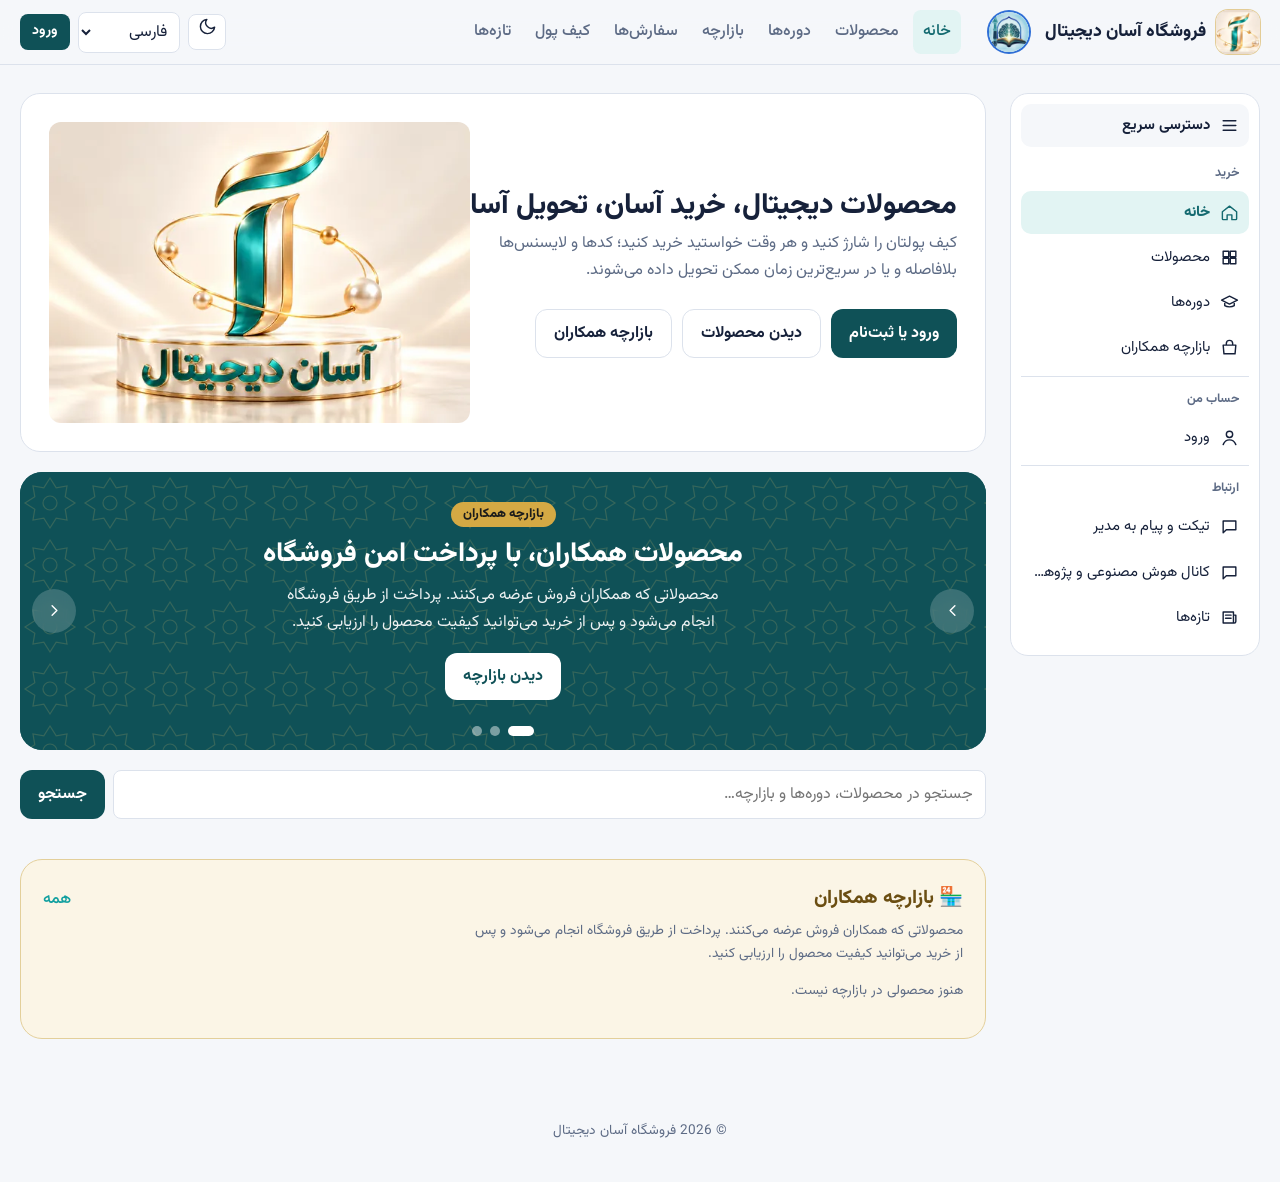
==== index.html @ 994f2ed7 "Add files via upload" ====
<!doctype html>
<html lang="fa" dir="rtl">
<head>
<meta charset="utf-8">
<meta name="viewport" content="width=device-width, initial-scale=1, viewport-fit=cover">
<title>فروشگاه آسان دیجیتال</title>
<meta name="description" content="فروشگاه آسان دیجیتال؛ محصولات دیجیتال، دوره‌ها و ثبت‌نام آنلاین">
<link rel="icon" href="[data-uri]">
<link rel="stylesheet" href="fonts/fonts.css">
<script src="lib/supabase.js"></script>
<script>window.supabase||document.write('<script src="https://cdn.jsdelivr.net/npm/@supabase/supabase-js@2.45.4/dist/umd/supabase.js"><\/script>')</script>
<style>
:root{
  box-sizing:border-box;
  padding-top:env(safe-area-inset-top,0px);
  padding-bottom:env(safe-area-inset-bottom,0px);
  --lapis:#0F5157; --lapis-2:#146A70; --firoozeh:#12A0A0; --firoozeh-soft:#E2F4F3;
  --saffron:#D4A944; --paper:#F5F7FA; --surface:#FFFFFF; --text:#16213A; --muted:#5D6B85;
  --line:#DCE2EC; --danger:#C2412D; --ok:#1F8A5B;
  --r-lg:20px; --r-md:12px; --r-sm:8px;
  --font:"Vazirmatn","PingFang SC","Noto Sans SC","Microsoft YaHei",system-ui,sans-serif;
  color-scheme:light;
}
@media (prefers-color-scheme:dark){:root:not([data-theme="light"]){
  --paper:#0E1424; --surface:#161F35; --text:#E6EBF5; --muted:#9AA6BE; --line:#26324D;
  --firoozeh-soft:#12343A; --lapis:#14666C; --lapis-2:#1A7C83; color-scheme:dark;}}
:root[data-theme="dark"]{--paper:#0E1424; --surface:#161F35; --text:#E6EBF5; --muted:#9AA6BE; --line:#26324D; --firoozeh-soft:#12343A; --lapis:#14666C; --lapis-2:#1A7C83; color-scheme:dark;}
*,*::before,*::after{box-sizing:inherit}
html{scroll-padding-top:env(safe-area-inset-top,0px)}
body{margin:0;background:var(--paper);color:var(--text);font-family:var(--font);font-size:16px;line-height:1.7;-webkit-font-smoothing:antialiased}
a{color:inherit}
img{max-width:100%}
button,input,select,textarea{font:inherit;color:inherit}
:focus-visible{outline:3px solid var(--saffron);outline-offset:2px;border-radius:6px}
.wrap{max-width:1080px;margin:0 auto;padding:0 20px}

/* header */
.top{position:sticky;top:env(safe-area-inset-top,0px);z-index:20;background:color-mix(in srgb,var(--paper) 88%,transparent);backdrop-filter:blur(10px);border-bottom:1px solid var(--line)}
.top .wrap{display:flex;align-items:center;gap:16px;height:64px}
.brand{display:flex;align-items:center;gap:10px;font-weight:800;font-size:1.1rem;text-decoration:none;white-space:nowrap}
@media (max-width:420px){.brand{font-size:1rem}.top .wrap{gap:8px}.lang{max-width:96px}}
.brand-mark{width:34px;height:34px;border-radius:10px;background:var(--lapis) url("data:image/svg+xml,%3Csvg xmlns='http://www.w3.org/2000/svg' width='34' height='34'%3E%3Cg fill='none' stroke='%23E9A23B' stroke-width='1.6'%3E%3Crect x='10' y='10' width='14' height='14'/%3E%3Crect x='10' y='10' width='14' height='14' transform='rotate(45 17 17)'/%3E%3C/g%3E%3C/svg%3E") center/cover}
.nav{display:flex;gap:4px;margin-inline-start:12px}
.nav a{padding:8px 10px;border-radius:var(--r-sm);text-decoration:none;color:var(--muted);font-weight:500;white-space:nowrap}
.nav a:hover{color:var(--text);background:var(--surface)}
.nav a.on{color:var(--lapis-2);background:var(--firoozeh-soft)}
.top-end{margin-inline-start:auto;display:flex;align-items:center;gap:8px}
.lang{border:1px solid var(--line);background:var(--surface);border-radius:var(--r-sm);padding:6px 8px}
.chip-balance{display:inline-flex;gap:6px;align-items:center;padding:6px 12px;border-radius:999px;background:var(--firoozeh-soft);color:var(--firoozeh);font-weight:700;text-decoration:none;font-size:.9rem}

/* bottom tabs (mobile) */
.tabs{display:none}
@media (max-width:1300px){.chip-balance{display:none}}
.brand,.channel{flex-shrink:0}.chip-balance{white-space:nowrap}
@media (max-width:1000px){
  .nav{display:none}
  .chip-balance{display:none}
  .tabs{display:flex;position:fixed;bottom:0;left:0;right:0;z-index:20;background:var(--surface);border-top:1px solid var(--line);padding-bottom:env(safe-area-inset-bottom,0px)}
  .tabs a{flex:1;display:flex;flex-direction:column;align-items:center;gap:2px;padding:8px 0 6px;font-size:.72rem;color:var(--muted);text-decoration:none}
  .tabs a.on{color:var(--firoozeh)}
  .tabs svg{width:22px;height:22px}
  main{padding-bottom:84px}
}

main{padding:28px 0 60px}
h1{font-size:1.75rem;line-height:1.3;margin:0 0 6px;font-weight:800}
h2{font-size:1.2rem;margin:0 0 14px;font-weight:700}
.sub{color:var(--muted);margin:0 0 24px}
.section{margin-top:40px}
.row-head{display:flex;align-items:baseline;justify-content:space-between;gap:12px;margin-bottom:14px}
.row-head h2{margin:0}
.link{color:var(--firoozeh);text-decoration:none;font-weight:500}
.link:hover{text-decoration:underline}

/* buttons & forms */
.btn{display:inline-flex;align-items:center;justify-content:center;gap:8px;border:0;border-radius:var(--r-md);padding:10px 18px;font-weight:700;cursor:pointer;text-decoration:none;background:var(--lapis);color:#fff;transition:background .15s}
.btn:hover{background:var(--lapis-2)}
.btn.alt{background:var(--surface);color:var(--text);border:1px solid var(--line)}
.btn.alt:hover{border-color:var(--muted)}
.btn.teal{background:var(--firoozeh)}
.btn.danger{background:var(--danger);color:#fff}
.btn.sm{padding:6px 12px;font-size:.88rem;border-radius:var(--r-sm)}
.btn.block{width:100%}
.btn[disabled]{opacity:.55;cursor:not-allowed}
label{display:block;font-weight:500;font-size:.92rem;margin-bottom:6px}
.field{margin-bottom:16px}
.input,select.input,textarea.input{width:100%;padding:10px 12px;border:1px solid var(--line);border-radius:var(--r-sm);background:var(--surface)}
textarea.input{min-height:110px;resize:vertical}
.input:focus{border-color:var(--firoozeh);outline:none;box-shadow:0 0 0 3px var(--firoozeh-soft)}
.grid2{display:grid;grid-template-columns:1fr 1fr;gap:12px}
.check{display:flex;align-items:center;gap:8px;font-weight:400}
.hint{color:var(--muted);font-size:.85rem}

/* wallet card: the one bold element */
.wallet-card{position:relative;overflow:hidden;border-radius:var(--r-lg);padding:28px;color:#fff;background:linear-gradient(135deg,var(--lapis),#0A3438);}
.wallet-card::before{content:"";position:absolute;inset:0;opacity:.9;background:url("data:image/svg+xml,%3Csvg xmlns='http://www.w3.org/2000/svg' width='56' height='56'%3E%3Cg fill='none' stroke='%23ffffff' stroke-opacity='.09' stroke-width='1.2'%3E%3Crect x='17' y='17' width='22' height='22'/%3E%3Crect x='17' y='17' width='22' height='22' transform='rotate(45 28 28)'/%3E%3C/g%3E%3C/svg%3E")}
.wallet-card > *{position:relative}
.wc-top{display:flex;justify-content:space-between;align-items:flex-start;gap:16px;flex-wrap:wrap}
.wc-label{opacity:.75;font-size:.92rem}
.wc-amount{font-size:2.4rem;font-weight:800;line-height:1.2;margin-top:4px;letter-spacing:-.01em}
.wc-amount small{font-size:1rem;font-weight:500;opacity:.8;margin-inline-start:6px}
.level-badge{display:inline-flex;align-items:center;gap:8px;background:rgba(233,162,59,.16);color:var(--saffron);border:1px solid rgba(233,162,59,.45);padding:6px 12px;border-radius:999px;font-weight:700}
.progress{height:8px;background:rgba(255,255,255,.14);border-radius:99px;margin-top:22px;overflow:hidden}
.progress span{display:block;height:100%;background:var(--saffron);border-radius:99px;transition:width .8s ease}
.wc-foot{display:flex;justify-content:space-between;gap:12px;flex-wrap:wrap;margin-top:10px;font-size:.88rem;opacity:.85}
.wc-actions{display:flex;gap:10px;margin-top:22px;flex-wrap:wrap}
.wc-actions .btn{background:#fff;color:var(--lapis)}
.wc-actions .btn.ghost{background:transparent;color:#fff;border:1px solid rgba(255,255,255,.35)}

.stats{display:grid;grid-template-columns:repeat(3,1fr);gap:12px;margin-top:14px}
.stat{background:var(--surface);border:1px solid var(--line);border-radius:var(--r-md);padding:14px 16px}
.stat b{display:block;font-size:1.35rem}
.stat span{color:var(--muted);font-size:.86rem}
@media (max-width:560px){.stats{grid-template-columns:1fr 1fr}.wc-amount{font-size:2rem}}

/* products */
.pgrid{display:grid;grid-template-columns:repeat(auto-fill,minmax(220px,1fr));gap:16px}
.pcard{display:flex;flex-direction:column;background:var(--surface);border:1px solid var(--line);border-radius:var(--r-md);overflow:hidden;text-decoration:none}
.pcard:hover{border-color:var(--firoozeh)}
.pthumb{aspect-ratio:16/10;background:var(--firoozeh-soft);display:grid;place-items:center;font-size:2.4rem;font-weight:800;color:var(--firoozeh);overflow:hidden}
.pthumb img{width:100%;height:100%;object-fit:cover}
.pbody{padding:14px 16px;display:flex;flex-direction:column;gap:4px;flex:1}
.pname{font-weight:700}
.pprice{color:var(--muted);font-size:.9rem;margin-top:auto}
.tag{display:inline-block;font-size:.75rem;padding:2px 8px;border-radius:99px;background:var(--paper);border:1px solid var(--line);color:var(--muted);font-weight:500}
.tag.warn{background:#FFF4E0;border-color:#F3D29A;color:#8A5A10}
.tag.ok{background:#E3F5EC;border-color:#A9DDC2;color:var(--ok)}
.tag.bad{background:#FBE7E3;border-color:#EDB5AA;color:var(--danger)}
.tag.info{background:var(--firoozeh-soft);border-color:transparent;color:var(--firoozeh)}

.product{display:grid;grid-template-columns:1.1fr 1fr;gap:32px;align-items:start}
@media (max-width:760px){.product{grid-template-columns:1fr}}
.product .pthumb{border-radius:var(--r-lg);font-size:4rem}
.panel{background:var(--surface);border:1px solid var(--line);border-radius:var(--r-lg);padding:22px}
.variant{display:flex;align-items:center;gap:12px;padding:12px 14px;border:1px solid var(--line);border-radius:var(--r-md);margin-bottom:10px;cursor:pointer}
.variant:has(input:checked){border-color:var(--firoozeh);background:var(--firoozeh-soft)}
.variant input{accent-color:var(--firoozeh)}
.variant .vp{margin-inline-start:auto;font-weight:700;white-space:nowrap}
.variant.disabled{opacity:.5;cursor:not-allowed}
.qty{display:flex;align-items:center;gap:8px}
.qty input{width:70px;text-align:center}
.sumline{display:flex;justify-content:space-between;margin:6px 0;color:var(--muted)}
.sumline.total{color:var(--text);font-weight:800;font-size:1.1rem;border-top:1px dashed var(--line);padding-top:10px;margin-top:10px}

/* lists / tables */
.list{background:var(--surface);border:1px solid var(--line);border-radius:var(--r-md);overflow:hidden}
.li{display:flex;align-items:center;gap:14px;padding:14px 16px;border-bottom:1px solid var(--line)}
.li:last-child{border-bottom:0}
.li.click{cursor:pointer}
.li.click:hover{background:var(--paper)}
.li .grow{flex:1;min-width:0}
.li .t{font-weight:700;overflow:hidden;text-overflow:ellipsis;white-space:nowrap}
.li .m{color:var(--muted);font-size:.85rem}
.amt-pos{color:var(--ok);font-weight:700;white-space:nowrap}
.amt-neg{color:var(--danger);font-weight:700;white-space:nowrap}
.table-wrap{overflow-x:auto;background:var(--surface);border:1px solid var(--line);border-radius:var(--r-md)}
table{width:100%;border-collapse:collapse;font-size:.92rem}
th,td{padding:10px 12px;text-align:start;border-bottom:1px solid var(--line);vertical-align:middle;white-space:nowrap}
th{color:var(--muted);font-weight:500;background:var(--paper)}
tr:last-child td{border-bottom:0}

.empty{text-align:center;padding:48px 20px;background:var(--surface);border:1px dashed var(--line);border-radius:var(--r-md);color:var(--muted)}
.empty p{margin:0 0 14px}
.notice{padding:12px 16px;border-radius:var(--r-md);background:#FFF4E0;color:#7A4F0E;border:1px solid #F3D29A;margin-bottom:16px;font-size:.92rem}
.code{direction:ltr;text-align:left;font-family:ui-monospace,Menlo,Consolas,monospace;background:var(--paper);border:1px solid var(--line);border-radius:var(--r-sm);padding:12px;white-space:pre-wrap;word-break:break-all;margin:0}
.update{padding:18px 20px;background:var(--surface);border:1px solid var(--line);border-radius:var(--r-md);margin-bottom:12px}
.update time{color:var(--muted);font-size:.85rem}
.update h3{margin:2px 0 6px;font-size:1.05rem}
.update p{margin:0;white-space:pre-wrap}

/* auth */
.auth{max-width:420px;margin:20px auto}
.seg{display:flex;background:var(--surface);border:1px solid var(--line);border-radius:var(--r-md);padding:4px;margin-bottom:20px}
.seg button{flex:1;border:0;background:transparent;padding:8px;border-radius:var(--r-sm);cursor:pointer;font-weight:500;color:var(--muted)}
.seg button.on{background:var(--lapis);color:#fff}

/* admin */
.admin-tabs{display:flex;gap:6px;overflow-x:auto;margin-bottom:20px;padding-bottom:4px}
.admin-tabs a{padding:8px 14px;border-radius:999px;border:1px solid var(--line);text-decoration:none;white-space:nowrap;background:var(--surface);font-size:.92rem}
.admin-tabs a.on{background:var(--lapis);color:#fff;border-color:var(--lapis)}
.toolbar{display:flex;gap:10px;flex-wrap:wrap;align-items:center;margin-bottom:14px}
.toolbar .input{width:auto;min-width:180px}
.vrow{display:grid;grid-template-columns:2fr 1.3fr 1fr auto auto;gap:8px;align-items:center;margin-bottom:8px}
@media (max-width:560px){.vrow{grid-template-columns:1fr 1fr}.grid2{grid-template-columns:1fr}}

/* modal + toast */
dialog{border:0;border-radius:var(--r-lg);padding:0;width:min(560px,calc(100vw - 24px));max-height:calc(100dvh - 40px);background:var(--surface);color:var(--text);box-shadow:0 30px 80px rgba(10,20,45,.35)}
dialog::backdrop{background:rgba(10,18,36,.55)}
.modal-in{padding:24px;overflow:auto;max-height:calc(100dvh - 40px)}
.modal-head{display:flex;justify-content:space-between;align-items:center;margin-bottom:16px}
.modal-head h2{margin:0}
.x{border:0;background:transparent;font-size:1.5rem;cursor:pointer;color:var(--muted);line-height:1}
.modal-actions{display:flex;gap:10px;justify-content:flex-end;margin-top:20px;flex-wrap:wrap}
#toasts{position:fixed;inset-inline:0;bottom:calc(90px + env(safe-area-inset-bottom,0px));display:flex;flex-direction:column;align-items:center;gap:8px;z-index:50;pointer-events:none}
.toast{background:var(--text);color:var(--paper);padding:10px 18px;border-radius:999px;font-size:.92rem;box-shadow:0 8px 24px rgba(0,0,0,.2);animation:pop .25s ease}
.toast.err{background:var(--danger);color:#fff}
@keyframes pop{from{transform:translateY(8px);opacity:0}}
.spin{display:grid;place-items:center;padding:60px;color:var(--muted)}
.spin::before{content:"";width:28px;height:28px;border:3px solid var(--line);border-top-color:var(--firoozeh);border-radius:50%;animation:r 0.8s linear infinite}
@keyframes r{to{transform:rotate(360deg)}}
@media (prefers-reduced-motion:reduce){*{animation:none!important;transition:none!important}}
footer{color:var(--muted);font-size:.85rem;text-align:center;padding:20px 0 40px}
.cardbox{background:var(--paper);border:1px dashed var(--firoozeh);border-radius:var(--r-md);padding:14px 16px;margin-bottom:16px}
.cardnum{font-size:1.35rem;font-weight:800;letter-spacing:.06em;margin:4px 0;text-align:start}
.tut{padding:12px 14px;border:1px solid var(--line);border-radius:var(--r-md);margin-bottom:10px;background:var(--surface)}
.tut .t{font-weight:700}
.badge{display:inline-grid;place-items:center;min-width:20px;height:20px;padding:0 6px;border-radius:99px;background:var(--saffron);color:#1b1b1b;font-size:.75rem;font-weight:800;margin-inline-start:6px}
.imgprev{width:100%;max-height:180px;object-fit:cover;border-radius:var(--r-sm);border:1px solid var(--line);margin-bottom:8px}
.filelist{display:flex;flex-direction:column;gap:8px;margin-top:8px}
.fileitem{display:flex;align-items:center;gap:10px;justify-content:space-between;padding:8px 12px;border:1px solid var(--line);border-radius:var(--r-sm);background:var(--paper)}
.btnrow{display:flex;gap:10px;flex-wrap:wrap}
@media print{.top,.tabs,footer{display:none}}
.brand-logo{width:44px;height:44px;border-radius:12px;object-fit:cover;box-shadow:0 0 0 1px rgba(212,169,68,.55)}
.channel{display:inline-flex;flex-shrink:0;border-radius:50%;box-shadow:0 0 0 2px #2F6FD6;transition:transform .15s}
.channel:hover{transform:scale(1.06)}
.channel img{width:40px;height:40px;border-radius:50%;object-fit:cover;display:block}
.cfrow{display:grid;grid-template-columns:1.6fr 1fr 1.4fr auto auto;gap:8px;align-items:center;margin-bottom:8px}
.ffrow{display:grid;grid-template-columns:1fr auto auto;gap:8px;align-items:center;margin-bottom:8px}
tr.click:hover td{background:var(--paper)}
.hero-guest{display:grid;grid-template-columns:1.1fr 1fr;gap:24px;align-items:center;background:var(--surface);border:1px solid var(--line);border-radius:var(--r-lg);padding:28px;overflow:hidden}
.hero-guest img{width:100%;border-radius:var(--r-md)}
.hero-guest h1{font-size:clamp(1.15rem,2.25vw,2rem);white-space:nowrap}.hero-guest>div,.site-hero .sh-text{min-width:0}
@media (max-width:760px){.hero-guest h1{font-size:clamp(.78rem,3.55vw,1.5rem)}.hero-guest{grid-template-columns:1fr;padding:20px}.cfrow{grid-template-columns:1fr 1fr}}
@media (max-width:520px){.brand-name{display:none}}
.promo{position:relative;overflow:hidden;color:#fff;background:linear-gradient(110deg,#8E1330 0%,#C81E3A 45%,#E0563A 100%);border-bottom:3px solid #D4A944}
.promo::after{content:"";position:absolute;inset:0;background:linear-gradient(100deg,transparent 30%,rgba(255,255,255,.22) 50%,transparent 70%);transform:translateX(-100%);animation:shine 4.5s ease-in-out infinite}
@keyframes shine{60%,100%{transform:translateX(100%)}}
.promo-in{position:relative;z-index:1;max-width:1080px;margin:0 auto;padding:12px 20px;display:flex;align-items:center;justify-content:space-between;gap:16px;flex-wrap:wrap}
.promo-text{display:flex;align-items:center;gap:12px}.promo-gift{font-size:2rem;filter:drop-shadow(0 2px 4px rgba(0,0,0,.25))}
.promo-title{font-weight:800;font-size:1.15rem;line-height:1.4}.promo-pct{display:inline-block;background:#FFD66B;color:#7A1022;border-radius:999px;padding:1px 12px;margin-inline-start:6px;font-size:1rem}
.promo-sub{opacity:.9;font-size:.88rem}.promo-cd{display:flex;align-items:center;gap:8px}.promo-cd-l{font-size:.85rem;opacity:.9}
.cd{display:flex;gap:6px}.cd-box{display:flex;flex-direction:column;align-items:center;min-width:46px;padding:4px 6px;border-radius:10px;background:rgba(0,0,0,.22);border:1px solid rgba(255,255,255,.25)}
.cd-box b{font-size:1.15rem;font-variant-numeric:tabular-nums;line-height:1.2}.cd-box small{font-size:.65rem;opacity:.85}
@media (max-width:600px){.promo-in{justify-content:center;text-align:center;padding:8px 12px;gap:6px}.promo-text{gap:8px}.promo-gift{font-size:1.4rem}.promo-sub{display:none}.promo-title{font-size:1rem}.cd-box{min-width:38px;padding:2px 4px}.cd-box b{font-size:1rem}}
.price-wrap{display:inline-flex;align-items:baseline;gap:6px;flex-wrap:wrap}
.price-old{color:var(--muted);text-decoration:line-through;text-decoration-color:#D62839;text-decoration-thickness:2px;font-size:.88em}
.price-new{color:#C81E3A;font-size:1.08em}.price-off{background:#C81E3A;color:#fff;border-radius:6px;padding:0 6px;font-size:.75em;font-weight:700}
.inline-apply{display:flex;gap:8px}.inline-apply .input{flex:1}
.err{color:var(--danger)}.okmsg{color:var(--ok)}
.or-sep{display:flex;align-items:center;gap:10px;color:var(--muted);font-size:.85rem;margin:16px 0}.or-sep::before,.or-sep::after{content:"";flex:1;height:1px;background:var(--line)}
.google-btn{gap:10px}
.lt-chips{display:flex;flex-wrap:wrap;gap:6px;margin-bottom:14px}
.chip{border:1px solid var(--line);background:var(--surface);padding:6px 12px;border-radius:999px;cursor:pointer;font-size:.88rem}
.chip.on{background:var(--lapis);color:#fff;border-color:var(--lapis)}
details.cardpay{margin-top:14px;border:1px solid var(--line);border-radius:var(--r-md);padding:10px 14px}
details.cardpay summary{cursor:pointer;font-weight:700}
details.cardpay[open] summary{margin-bottom:10px}
@media (max-width:560px){.stats[style*="repeat(4"]{grid-template-columns:1fr 1fr!important}}
.sheet{position:relative;background:linear-gradient(180deg,#FFFDF6,#FBF5E6);color:#2A2416;border-radius:16px;padding:26px 22px 20px;border:1px solid #E3CF9A;
  box-shadow:inset 0 0 0 6px #FFFDF6,inset 0 0 0 7px #D9B45A;font-family:var(--font)}
.sheet .hint{color:#7A6A45}
.sh-head{text-align:center;margin-bottom:14px}
.sh-bism{font-family:"Aref Ruqaa","Amiri",serif;font-size:2.1rem;line-height:1.6;background:linear-gradient(90deg,#8C6A1E,#E6C46A 35%,#B8862B 55%,#F2D98A 75%,#8C6A1E);
  -webkit-background-clip:text;background-clip:text;color:transparent;text-shadow:0 1px 0 rgba(140,106,30,.08)}
.sh-salawat{font-family:"Amiri","Aref Ruqaa",serif;font-size:1.15rem;color:#0F5157;margin-top:2px;letter-spacing:.01em}
.orn{display:block;width:min(260px,70%);height:18px;margin:10px auto}
.sh-title{margin:4px 0 0;font-size:1.15rem;color:#0F5157;font-weight:800;letter-spacing:.02em}
.sh-grid{display:grid;grid-template-columns:1fr 1fr;gap:8px;margin:14px 0}
.sh-grid>div{background:#fff;border:1px solid #EADDB8;border-radius:10px;padding:8px 12px;display:flex;flex-direction:column;gap:2px}
.sh-grid span{font-size:.78rem;color:#7A6A45}.sh-grid b{font-size:.95rem}
.sh-item{background:#fff;border:1px solid #EADDB8;border-radius:12px;padding:10px 12px;margin-bottom:10px}
.sh-item-h{display:flex;justify-content:space-between;align-items:center;gap:8px;margin-bottom:8px;color:#0F5157}
.sh-field{display:grid;grid-template-columns:auto 1fr auto;gap:10px;align-items:center;padding:7px 0;border-top:1px dashed #EADDB8}
.sh-field:first-of-type{border-top:0}
.sh-lab{font-size:.85rem;color:#7A6A45;white-space:nowrap}
.sh-val{font-family:ui-monospace,Menlo,Consolas,monospace;background:#F7F2E2;border-radius:8px;padding:6px 10px;word-break:break-all;text-align:left;font-size:.95rem;color:#1d1d1d}
.sh-note{background:#EEF7F6;border:1px solid #BFE2DF;border-radius:12px;padding:10px 14px;margin-bottom:10px}
.sh-note p{margin:4px 0 0;white-space:pre-wrap}
.sh-warranty{border-radius:12px;padding:10px 14px;margin-bottom:6px;border:1px solid}
.sh-warranty.on{background:#ECF8F1;border-color:#A9DDC2}.sh-warranty.off{background:#FBEFEC;border-color:#EDB5AA}.sh-warranty.none{background:#F5F3EE;border-color:#E2DCCB}
.sh-w-d{display:grid;grid-template-columns:1fr 1fr;gap:8px;margin-top:8px}.sh-w-d>div{display:flex;flex-direction:column}.sh-w-d span{font-size:.78rem;color:#5d6b5d}
.sh-foot{text-align:center;margin-top:10px}.sh-thanks{margin:0;font-weight:700;color:#0F5157}
.sh-store{margin:4px 0 0;font-family:"Aref Ruqaa","Amiri",serif;font-size:1.35rem;background:linear-gradient(90deg,#8C6A1E,#E6C46A 50%,#8C6A1E);-webkit-background-clip:text;background-clip:text;color:transparent}
@media (max-width:560px){.sh-grid,.sh-w-d{grid-template-columns:1fr}.sh-field{grid-template-columns:1fr auto}.sh-lab{grid-column:1/-1}.sh-bism{font-size:1.7rem}.sh-salawat{font-size:1rem}}
.stk-wrap{overflow-x:auto}
.stk-row{display:grid;grid-template-columns:34px repeat(var(--cols),minmax(150px,1fr)) 40px;gap:6px;align-items:center;margin-bottom:6px}
.stk-head span{font-size:.82rem;color:var(--muted);font-weight:700}
.stk-row.dup .stk-in{border-color:var(--danger);background:#FBE7E3}
.stk-saved code{font-family:ui-monospace,Menlo,Consolas,monospace;background:var(--paper);border:1px solid var(--line);border-radius:6px;padding:5px 8px;font-size:.85rem;overflow:hidden;text-overflow:ellipsis;white-space:nowrap}
.dfrow{display:grid;grid-template-columns:1fr auto;gap:8px;margin-bottom:6px}
.dunit{display:grid;gap:6px;margin-bottom:10px;padding:8px;border:1px dashed var(--line);border-radius:var(--r-sm)}
.jdt-btn{text-align:start;cursor:pointer}
.jpick{position:relative;z-index:30;margin-top:6px;background:var(--surface);border:1px solid var(--line);border-radius:14px;padding:12px;box-shadow:0 12px 30px rgba(10,30,40,.18);max-width:320px}
.jp-h{display:flex;justify-content:space-between;align-items:center;margin-bottom:8px}.jp-h button{border:1px solid var(--line);background:var(--paper);border-radius:8px;width:32px;height:32px;cursor:pointer;font-size:1.1rem}
.jp-g{display:grid;grid-template-columns:repeat(7,1fr);gap:3px;text-align:center}.jp-g i{font-style:normal;color:var(--muted);font-size:.8rem}
.jp-g button{border:0;background:transparent;border-radius:8px;padding:6px 0;cursor:pointer}.jp-g button:hover{background:var(--firoozeh-soft)}.jp-g button.on{background:var(--lapis);color:#fff}
.jp-t{display:flex;align-items:center;gap:6px;margin:10px 0;justify-content:center}.jp-t select{font:inherit;padding:4px;border-radius:6px;border:1px solid var(--line);background:var(--surface);color:var(--text)}
.jp-a{display:flex;gap:6px;justify-content:flex-end}
.ubar{height:10px;background:var(--line);border-radius:99px;overflow:hidden;margin-top:4px}.ubar span{display:block;height:100%;border-radius:99px}
.bell{position:relative;border:1px solid var(--line);background:var(--surface);border-radius:var(--r-sm);width:38px;height:36px;cursor:pointer;font-size:1rem}
.bell .badge{position:absolute;top:-6px;inset-inline-end:-6px;margin:0}
.li.unread{background:var(--firoozeh-soft)}
.vp-imgs{display:flex;gap:8px;flex-wrap:wrap;margin-bottom:8px}.vp-img{position:relative;width:86px;height:86px;border-radius:10px;overflow:hidden;border:1px solid var(--line)}
.vp-img img{width:100%;height:100%;object-fit:cover}.vp-img button{position:absolute;top:3px;inset-inline-end:3px;border:0;border-radius:6px;background:rgba(0,0,0,.6);color:#fff;cursor:pointer;width:22px;height:22px}
table.diff tr.changed td{background:#FFF4E0}table.diff tr.changed td:last-child{font-weight:700;color:#8A5A10}
tr.due td{background:#FBE7E3}
.contract .clauses{padding-inline-start:26px;line-height:2;list-style-type:persian}.contract .clauses li{margin-bottom:8px}
.contract .clauses li.red{color:#C0141F;font-weight:800;font-size:1.06em;border:2px solid #E7A7A7;background:#FFF1F1;border-radius:10px;padding:8px 12px;list-style-position:inside}
.signs{display:grid;grid-template-columns:1fr 1fr;gap:12px;margin-top:16px}.signs>div{background:#fff;border:1px solid #EADDB8;border-radius:12px;padding:10px;text-align:center;display:flex;flex-direction:column;align-items:center;gap:4px}
.signs span{font-size:.8rem;color:#7A6A45}.signs img{max-width:220px;max-height:90px}.sig-empty,.seal{padding:20px;color:#7A6A45}.seal{color:#1F8A5B;font-weight:800}
.sigbox{margin-top:14px}.sigbox canvas{width:100%;height:180px;border:2px dashed var(--firoozeh);border-radius:12px;background:#fff;touch-action:none;cursor:crosshair}
.hb-grid{display:grid;grid-template-columns:repeat(auto-fit,minmax(220px,1fr));gap:12px;margin-top:12px}.hb{background:var(--surface);border:1px solid var(--line);border-radius:var(--r-md);padding:12px}
.hb h3{margin:0 0 8px;font-size:.95rem}.hb-row{display:grid;grid-template-columns:110px 1fr 34px;gap:8px;align-items:center;font-size:.85rem;margin-bottom:4px}
.hb-row span{color:#D4A944;white-space:nowrap;overflow:hidden;text-overflow:ellipsis}.hb-bar{height:10px;background:var(--line);border-radius:99px;overflow:hidden}.hb-bar i{display:block;height:100%;border-radius:99px}
.survey{margin-top:18px;border-top:1px solid var(--line);padding-top:12px}
.stars{display:flex;gap:4px;direction:ltr;justify-content:flex-end}.stars label{cursor:pointer}.stars input{position:absolute;opacity:0;width:1px;height:1px}
.stars span{font-size:1.8rem;color:var(--line);transition:color .1s}.stars label:has(~ label input:checked) span,.stars label:has(input:checked) span{color:#E9A23B}
.stars input:focus-visible + span{outline:2px solid var(--saffron);border-radius:4px}
.layout{display:flex;gap:24px;align-items:flex-start}
.wrap.layout,.top .wrap{max-width:1380px}
.nav{flex:1 1 auto;min-width:0;overflow-x:auto;scrollbar-width:none}.nav::-webkit-scrollbar{display:none}
.top-end{flex-shrink:0}
@media (max-width:1560px){.chip-balance{display:none}}
.app-col{flex:1 1 auto;min-width:0}
.qmenu{flex:0 0 250px;position:sticky;top:calc(80px + env(safe-area-inset-top,0px));max-height:calc(100dvh - 100px);overflow-y:auto;background:var(--surface);border:1px solid var(--line);border-radius:18px;padding:10px;display:flex;flex-direction:column;gap:2px}
.qmenu.compact{flex-basis:66px}
.qm-group{display:flex;flex-direction:column;gap:2px;padding:6px 0;border-bottom:1px solid var(--line)}
.qm-group:last-child{border-bottom:0}
.qm-title{font-size:.78rem;color:var(--muted);font-weight:700;padding:4px 10px}
.qm-i{display:flex;align-items:center;gap:10px;padding:9px 10px;border-radius:10px;text-decoration:none;color:var(--text);font:inherit;font-size:.93rem;background:transparent;border:0;cursor:pointer;min-height:42px;width:100%;text-align:start}
.qm-i:hover{background:var(--paper)}.qm-i.on{background:var(--firoozeh-soft);color:var(--lapis-2);font-weight:800}
.qm-l{flex:1;white-space:nowrap;overflow:hidden;text-overflow:ellipsis}
.qm-b{background:var(--saffron);color:#1b1b1b;border-radius:99px;min-width:22px;height:22px;padding:0 6px;font-size:.75rem;font-weight:800;display:grid;place-items:center}
.qmenu.compact .qm-i{justify-content:center;position:relative}.qmenu.compact .qm-b{position:absolute;top:2px;inset-inline-end:2px;min-width:18px;height:18px;font-size:.68rem}
.qm-toggle{background:var(--paper);margin-bottom:4px}
.qm-subs{display:flex;flex-direction:column;padding-inline-start:38px;gap:1px}
.qm-subs a{font-size:.85rem;color:var(--muted);text-decoration:none;padding:5px 8px;border-radius:8px}.qm-subs a:hover{background:var(--paper);color:var(--text)}
.burger{display:none;border:1px solid var(--line);background:var(--surface);border-radius:var(--r-sm);width:42px;height:40px;cursor:pointer;color:var(--text);flex-shrink:0;place-items:center}
.hsearch .input{width:200px;padding:7px 12px}
@media (max-width:1400px){.hsearch{display:none}}
@media (max-width:1000px){.qmenu{display:none}.burger{display:grid}.layout{display:block}}
.drawer-back{position:fixed;inset:0;background:rgba(10,18,36,.55);z-index:40}
.drawer{position:fixed;top:0;bottom:0;inset-inline-start:0;width:min(320px,86vw);background:var(--surface);z-index:41;display:flex;flex-direction:column;box-shadow:0 0 40px rgba(10,20,45,.3);padding-top:env(safe-area-inset-top,0px);padding-bottom:env(safe-area-inset-bottom,0px);animation:drin .2s ease}
@keyframes drin{from{transform:translateX(30px);opacity:.4}}
.dr-head{display:flex;align-items:center;gap:10px;padding:12px 14px;border-bottom:1px solid var(--line)}
.dr-logo{width:40px;height:40px;border-radius:10px}.dr-x{border:0;background:transparent;width:44px;height:44px;border-radius:10px;cursor:pointer;color:var(--muted)}
.dr-search{padding:10px 14px 0}.dr-body{flex:1;overflow-y:auto;padding:6px 10px 16px}
body.noscroll{overflow:hidden}
.drawer[hidden],.drawer-back[hidden]{display:none!important}
.home-search{display:flex;gap:8px;margin:20px 0 4px}.home-search .input{flex:1}
.prow{display:grid;grid-template-columns:repeat(4,minmax(0,1fr));gap:16px}
@media (max-width:1100px){.prow{grid-template-columns:repeat(3,minmax(0,1fr))}}
@media (max-width:640px){.prow{display:flex;overflow-x:auto;gap:10px;padding-bottom:6px;scroll-snap-type:x mandatory}.prow>.pcard{flex:0 0 160px;scroll-snap-align:start}}
.pcard{position:relative}
.vbadge{position:absolute;top:8px;inset-inline-start:8px;z-index:1;display:inline-flex;align-items:center;gap:4px;background:#6B4E12;color:#FFF4D6;border-radius:999px;padding:2px 10px 2px 8px;font-size:.75rem;font-weight:800}
.vbadge svg{width:13px;height:13px}.vbadge.inline{position:static;margin-top:16px}
.pcard.vendor{border-color:#E3CF9A}
.bazaar{background:#FBF5E6;border:1px solid #E3CF9A;border-radius:22px;padding:22px}
.bazaar h2{color:#6B4E12}.bz-cat{margin-top:16px}.bz-cat h3{margin:0 0 10px;color:#6B4E12;font-size:1.05rem}
:root[data-theme="dark"] .bazaar{background:#2A2414;border-color:#5A4A22}
@media (prefers-color-scheme:dark){:root:not([data-theme="light"]) .bazaar{background:#2A2414;border-color:#5A4A22}:root:not([data-theme="light"]) .bazaar h2,:root:not([data-theme="light"]) .bz-cat h3{color:#E6C46A}}
/* ===== themes ===== */
:root{--on-lapis:#fff;--font-head:var(--font)}
h1,h2,h3,.brand-name,.wc-amount,.pname,.sl-body h2,.bb-text b{font-family:var(--font-head)}
h1{font-weight:900}h2,h3,.brand-name,.sl-body h2{font-weight:800}
.site-hero{display:grid;grid-template-columns:minmax(0,1fr) 230px;gap:20px;align-items:center;background:var(--surface);border:1px solid var(--line);border-radius:var(--r-lg);padding:14px 18px;margin-bottom:24px;overflow:hidden}
.site-hero h1{font-size:clamp(1.05rem,2.1vw,1.55rem);white-space:nowrap;margin:0 0 4px;line-height:1.5}
.site-hero p{margin:0 0 10px;color:var(--muted);font-size:.9rem;line-height:1.8}
.site-hero img{width:100%;height:auto;aspect-ratio:1484/1060;object-fit:contain;border-radius:12px;display:block}
@media (max-width:760px){.site-hero{grid-template-columns:minmax(0,1fr) 84px;gap:10px;padding:12px}.site-hero .sh-text{display:contents}
  .site-hero h1{grid-column:1/-1;font-size:clamp(.8rem,3.7vw,1.1rem);margin:0}.site-hero p{display:none}
  .site-hero .btnrow{gap:6px;align-self:center}.site-hero .btn.sm{padding:6px 10px;font-size:.8rem}.site-hero img{height:auto}}
.btn{color:var(--on-lapis)}.btn.alt{color:var(--text)}
:root[data-store-theme="night"]{--paper:#0D0E12;--surface:#16181F;--text:#F1EDE3;--muted:#ABA597;--line:#2A2D37;--lapis:#D4AF5A;--lapis-2:#E8CF8E;--firoozeh:#E8CF8E;--firoozeh-soft:#221F17;--saffron:#D4AF5A;--on-lapis:#15130D;color-scheme:dark}
:root[data-store-theme="night"] .wallet-card{background:#121319;border:1px solid rgba(212,175,90,.45);box-shadow:inset 0 0 0 6px #121319,inset 0 0 0 7px rgba(212,175,90,.25)}
:root[data-store-theme="night"] .wallet-card::before{opacity:.35}
:root[data-store-theme="night"] .wc-amount{color:#E8CF8E}
:root[data-store-theme="night"] .wc-actions .btn{background:#D4AF5A;color:#15130D}
:root[data-store-theme="night"] .wc-actions .btn.ghost{background:transparent;color:#E8CF8E;border-color:rgba(212,175,90,.55)}
:root[data-store-theme="night"] .bazaar,:root[data-theme="dark"] .bazaar{background:#15140F;border-color:#3A3220}
:root[data-store-theme="night"] .bazaar h2,:root[data-store-theme="night"] .bz-cat h3,:root[data-theme="dark"] .bz-cat h3{color:#E8CF8E}
:root[data-store-theme="night"] .notice,:root[data-theme="dark"] .notice{background:#2A2414;color:#F3D98F;border-color:#5A4A22}
:root[data-store-theme="night"] .tag.warn,:root[data-theme="dark"] .tag.warn{background:#3A2E12;border-color:#6A5422;color:#F3D98F}
:root[data-store-theme="night"] .tag.ok,:root[data-theme="dark"] .tag.ok{background:#12301F;border-color:#245A3A;color:#8FE0B5}
:root[data-store-theme="night"] .tag.bad,:root[data-theme="dark"] .tag.bad{background:#3A1712;border-color:#6A2A20;color:#F4A79A}
:root[data-store-theme="night"] .price-new{color:#E8CF8E}:root[data-store-theme="night"] .price-off{background:#D4AF5A;color:#15130D}
:root[data-store-theme="night"] .hero-guest{background:var(--surface)}
/* ===== glass header ===== */
.top{background:color-mix(in srgb,var(--paper) 72%,transparent);-webkit-backdrop-filter:saturate(1.6) blur(16px);backdrop-filter:saturate(1.6) blur(16px)}
/* ===== cards: lift & zoom ===== */
.pcard{transition:transform .25s ease,box-shadow .25s ease,border-color .25s}
.pcard:hover{transform:translateY(-6px);box-shadow:0 18px 40px rgba(15,40,50,.16);border-color:var(--firoozeh)}
.pthumb img{transition:transform .5s ease}.pcard:hover .pthumb img{transform:scale(1.06)}
/* ===== brand band ===== */
.brand-band{display:flex;align-items:center;gap:18px;background:var(--surface);border:1px solid var(--line);border-radius:var(--r-lg);padding:12px 16px;margin-bottom:22px;overflow:hidden}
.bb-img{width:150px;height:96px;object-fit:cover;border-radius:12px;flex-shrink:0}
.bb-text{display:flex;flex-direction:column;gap:4px}.bb-text b{font-size:1.25rem;line-height:1.4}.bb-text span{color:var(--muted);font-size:.92rem}
@media (max-width:560px){.bb-img{width:92px;height:64px}.bb-text b{font-size:1.02rem}.bb-text span{font-size:.82rem}}
/* ===== skeleton ===== */
.sk{background:linear-gradient(90deg,var(--line) 0%,color-mix(in srgb,var(--line) 40%,var(--surface)) 45%,var(--line) 90%);background-size:220% 100%;animation:skm 1.3s ease-in-out infinite;border-radius:12px}
@keyframes skm{from{background-position:120% 0}to{background-position:-120% 0}}
.sk-hero{height:150px;border-radius:20px;margin-bottom:22px}.sk-title{height:26px;width:200px;margin:8px 0 16px}.sk-row{height:54px;margin-bottom:10px}
.sk-card{background:var(--surface);border:1px solid var(--line);border-radius:var(--r-md);padding:0 0 12px;overflow:hidden}.sk-img{height:110px;border-radius:0;margin-bottom:10px}.sk-line{height:12px;margin:8px 12px}
/* ===== slider ===== */
.slider{position:relative;border-radius:22px;overflow:hidden;margin:20px 0 6px;min-height:230px;background:var(--lapis);outline-offset:4px;touch-action:pan-y}
.sl-track{position:relative;min-height:230px}
.sl-slide{position:absolute;inset:0;opacity:0;visibility:hidden;transition:opacity .6s ease,visibility .6s;display:flex;align-items:center}
.sl-slide.on{opacity:1;visibility:visible;position:relative}
.sl-img{position:absolute;inset:0;width:100%;height:100%;object-fit:cover}
.sl-img+.sl-body{background:linear-gradient(0deg,rgba(0,0,0,.62),rgba(0,0,0,0) 85%)}
.sl-art{position:absolute;inset:0;background:var(--lapis)}
.sl-art::after{content:"";position:absolute;inset:0;opacity:.18;background:url("data:image/svg+xml,%3Csvg xmlns='http://www.w3.org/2000/svg' width='60' height='62'%3E%3Cg fill='none' stroke='%23E6C46A' stroke-width='1.2'%3E%3Cpath d='M30 6l6.2 9.8L47 14l-1.8 10.8L55 31l-9.8 6.2L47 48l-10.8-1.8L30 56l-6.2-9.8L13 48l1.8-10.8L5 31l9.8-6.2L13 14l10.8 1.8z'/%3E%3Ccircle cx='30' cy='31' r='7'/%3E%3C/g%3E%3C/svg%3E")}
.sl-body{position:relative;z-index:1;padding:30px 84px 50px;color:#fff;width:100%;box-sizing:border-box;display:flex;flex-direction:column;align-items:center;text-align:center}
:root[data-store-theme="night"] .sl-body{color:#F1EDE3}:root[data-store-theme="night"] .sl-art,:root[data-store-theme="night"] .slider{background:#121319}
.sl-body h2{font-size:1.7rem;margin:8px 0 6px;max-width:30ch;line-height:1.5;text-wrap:balance}.sl-body p{margin:0 0 16px;opacity:.92;max-width:60ch;text-wrap:balance}
.sl-tag{display:inline-block;background:var(--saffron);color:#1b1b1b;border-radius:999px;padding:2px 12px;font-size:.8rem;font-weight:800}
.sl-cta{background:#fff;color:var(--lapis)}:root[data-store-theme="night"] .sl-cta{background:#D4AF5A;color:#15130D}
.sl-nav{position:absolute;top:50%;transform:translateY(-50%);z-index:2;width:44px;height:44px;border-radius:50%;border:0;background:rgba(255,255,255,.18);color:#fff;cursor:pointer;display:grid;place-items:center;backdrop-filter:blur(6px)}
.sl-nav.prev{inset-inline-end:12px}.sl-nav.next{inset-inline-start:12px}.sl-nav:hover{background:rgba(255,255,255,.32)}
.sl-dots{position:absolute;bottom:14px;inset-inline:0;display:flex;justify-content:center;gap:8px;z-index:2}
.sl-dots button{width:10px;height:10px;border-radius:99px;border:0;background:rgba(255,255,255,.45);cursor:pointer;padding:0;transition:width .3s}
.sl-dots button.on{width:26px;background:#fff}
@media (max-width:640px){.slider,.sl-track{min-height:210px}.sl-body{padding:22px 18px 42px}.sl-body h2{font-size:1.2rem}.sl-body p{font-size:.88rem}.sl-nav{display:none}}
/* ===== motion ===== */
#app.enter>*{animation:fadeup .45s ease both}
#app.enter>*:nth-child(2){animation-delay:.05s}#app.enter>*:nth-child(3){animation-delay:.1s}#app.enter>*:nth-child(4){animation-delay:.15s}
@keyframes fadeup{from{opacity:0;transform:translateY(10px)}}
dialog[open]{animation:dlg .22s ease}
@keyframes dlg{from{opacity:0;transform:translateY(10px) scale(.98)}}
/* ===== tidy prices on cards ===== */
.pcard .pprice{margin-top:auto}
.pcard .price-wrap{display:flex;flex-wrap:wrap;align-items:center;gap:2px 8px}
.pcard .price-old{order:1}.pcard .price-off{order:2}
.pcard .price-new{order:3;flex-basis:100%;white-space:nowrap;font-size:1.02em}
.variant .vp .price-wrap{flex-direction:column;align-items:flex-end;gap:0}.variant .vp .price-new{white-space:nowrap}
@media (max-width:640px){.pgrid{grid-template-columns:repeat(2,minmax(0,1fr));gap:10px}.pgrid .pthumb{aspect-ratio:4/3}.pgrid .pbody{padding:10px}}
/* ===== copy feedback ===== */
.btn.copied,button.copied{background:var(--ok)!important;color:#fff!important;border-color:var(--ok)!important;transform:scale(1.04);transition:transform .15s}
/* ===== bottom sheet on phones ===== */
@media (max-width:640px){
  .drawer{inset:auto 0 0 0;width:100%;max-height:86dvh;border-radius:22px 22px 0 0;animation:sheetup .28s ease}
  .drawer::before{content:"";display:block;width:44px;height:5px;border-radius:99px;background:var(--line);margin:10px auto 2px}
  @keyframes sheetup{from{transform:translateY(40%);opacity:.5}}
}
@media (max-width:520px){.top-end .lang{display:none}.top .wrap{gap:6px}.top-end{gap:6px}.top-end .btn.sm{padding:6px 10px}}
.dr-lang{display:flex;align-items:center;gap:8px;padding:10px 14px 0}.dr-lang label{font-size:.85rem;color:var(--muted)}.dr-lang .lang{flex:1}
/* ===== back to top ===== */
.to-top{position:fixed;inset-inline-start:18px;bottom:calc(24px + env(safe-area-inset-bottom,0px));z-index:15;width:46px;height:46px;border-radius:50%;border:1px solid var(--line);background:var(--surface);color:var(--text);box-shadow:0 8px 24px rgba(0,0,0,.15);cursor:pointer;display:grid;place-items:center}
.to-top[hidden]{display:none}
@media (max-width:1000px){.to-top{bottom:calc(84px + env(safe-area-inset-bottom,0px))}}
/* ===== tickets ===== */
.thread{display:flex;flex-direction:column;gap:10px;max-height:46vh;overflow-y:auto;padding:4px;margin:10px 0}
.msg{max-width:85%;border-radius:14px;padding:10px 12px;border:1px solid var(--line)}
.msg.from-user{align-self:flex-start;background:var(--surface)}.msg.from-admin{align-self:flex-end;background:var(--firoozeh-soft)}
.msg-h{display:flex;gap:10px;justify-content:space-between;font-size:.78rem;color:var(--muted);margin-bottom:4px;font-weight:700}.msg-b{white-space:pre-wrap}
/* ===== theme picker & danger zone ===== */
.theme-pick{display:flex;gap:10px;flex-wrap:wrap}.tp{display:flex;align-items:center;gap:8px;border:1px solid var(--line);border-radius:12px;padding:10px 12px;cursor:pointer}
.tp:has(input:checked){border-color:var(--firoozeh);background:var(--firoozeh-soft)}
.tp-sw{width:34px;height:22px;border-radius:6px}.tp-teal .tp-sw{background:linear-gradient(90deg,#0F5157 60%,#C9A043 60%)}.tp-night .tp-sw{background:linear-gradient(90deg,#0D0E12 60%,#D4AF5A 60%)}
.danger-zone{border-color:#E9B4AA}.danger-zone h2{color:var(--danger)}.rs-steps{padding-inline-start:20px;line-height:2}
@media (prefers-reduced-motion:reduce){.pcard,.pcard:hover,.pthumb img{transition:none;transform:none}.sk{animation:none}#app.enter>*{animation:none}.sl-slide{transition:none}}
</style>
</head>
<body>
<script>window.HERO_IMG="[data-uri]";</script>
<div id="promo" class="promo" hidden></div>
<header class="top"><div class="wrap">
  <a class="brand" href="#/"><img class="brand-logo" src="[data-uri]" alt="" width="44" height="44"><span class="brand-name" data-i="brand"></span></a>
  <a class="channel" href="https://eitaa.com/hoshmpn" target="_blank" rel="noopener" data-i-title="channel" title="کانال هوش مصنوعی و پژوهش"><img src="[data-uri]" alt="کانال هوش مصنوعی و پژوهش در ایتا" width="40" height="40"></a>
  <nav class="nav" id="nav"></nav>
  <div class="top-end" id="topEnd"></div>
</div></header>
<main><div class="wrap" id="app"><div class="spin"></div></div></main>
<nav class="tabs" id="tabs"></nav>
<footer id="foot"></footer>
<dialog id="modal"><div class="modal-in" id="modalIn"></div></dialog>
<div id="toasts" aria-live="polite"></div>
<script>
const SUPABASE_URL = "https://wmiarqmtymsrosuthouk.supabase.co";
const SUPABASE_KEY = "sb_publishable_m21sCQoERco9N2L8ue5kIg_NThf1pYG";

const I18N = {
fa:{brand:"فروشگاه دیجیتال",home:"خانه",products:"محصولات",orders:"سفارش‌ها",wallet:"کیف پول",account:"حساب",updates:"تازه‌ها",admin:"مدیریت",
login:"ورود",logout:"خروج",signup:"ثبت‌نام",email:"ایمیل",password:"رمز عبور",fullName:"نام و نام خانوادگی",phone:"شماره موبایل",language:"زبان",
save:"ذخیره",saved:"ذخیره شد",cancel:"انصراف",close:"بستن",buy:"خرید با کیف پول",balance:"موجودی کیف پول",level:"سطح",ordersCount:"سفارش‌ها",
totalSpent:"مجموع خرید",discountLevel:"تخفیف سطح",toNext:"تا سطح {n}",maxLevel:"به بالاترین سطح رسیده‌اید",featured:"دسترسی سریع",latest:"تازه‌ها",seeAll:"همه",
welcome:"خوش آمدید",guestTitle:"محصولات دیجیتال، تحویل فوری",guestSub:"کیف پولتان را شارژ کنید و هر وقت خواستید خرید کنید؛ کدها و لایسنس‌ها بلافاصله تحویل داده می‌شوند.",
startNow:"ورود یا ثبت‌نام",toman:"تومان",quantity:"تعداد",subtotal:"جمع",discount:"تخفیف",total:"مبلغ نهایی",choose:"یک پلن انتخاب کنید",
inStock:"{n} عدد موجود",outStock:"ناموجود",days:"{n} روزه",demo:"نمونه",demoNote:"این محصول نمونه است و قابل خرید نیست.",noVariants:"هنوز پلنی برای این محصول تعریف نشده.",
confirmBuy:"تأیید خرید",confirmBuyText:"{p} از کیف پول شما کسر می‌شود.",bought:"خرید انجام شد",yourItem:"محصول شما",copy:"کپی",copied:"کپی شد",
manualDelivery:"سفارش ثبت شد و به‌زودی توسط پشتیبانی تحویل داده می‌شود. وضعیت را در صفحه سفارش‌ها ببینید.",viewOrders:"مشاهده سفارش‌ها",
noOrders:"هنوز سفارشی ثبت نکرده‌اید.",browse:"دیدن محصولات",order:"سفارش",status:"وضعیت",date:"تاریخ",note:"توضیح شما (اختیاری)",
st_pending:"در انتظار",st_paid:"پرداخت‌شده",st_delivered:"تحویل‌شده",st_cancelled:"لغوشده",st_refunded:"برگشت وجه",
topUp:"شارژ کیف پول",topUpSoon:"پرداخت آنلاین به‌زودی فعال می‌شود. تا آن زمان برای شارژ با پشتیبانی تماس بگیرید.",tx:"تراکنش‌ها",noTx:"هنوز تراکنشی ندارید.",
tx_deposit:"شارژ",tx_purchase:"خرید",tx_refund:"برگشت وجه",tx_adjustment:"اصلاح توسط مدیر",
forgot:"رمز را فراموش کرده‌ام",resetSent:"لینک بازیابی رمز به ایمیل شما ارسال شد.",checkEmail:"حساب ساخته شد. اگر ایمیل تأیید دریافت کردید، روی لینک آن بزنید و بعد وارد شوید.",
loginTitle:"ورود به حساب",signupTitle:"ساخت حساب جدید",needLogin:"برای ادامه وارد حساب شوید.",noProducts:"هنوز محصولی اضافه نشده.",noUpdates:"خبری ثبت نشده.",
err_INSUFFICIENT_BALANCE:"موجودی کیف پول کافی نیست. ابتدا کیف پول را شارژ کنید.",err_OUT_OF_STOCK:"موجودی این پلن تمام شده.",err_PRODUCT_NOT_AVAILABLE:"این محصول در حال حاضر قابل خرید نیست.",
err_DEMO_PRODUCT:"محصول نمونه قابل خرید نیست.",err_generic:"خطایی رخ داد. دوباره تلاش کنید.",err_auth:"ایمیل یا رمز عبور اشتباه است.",
notFound:"این صفحه پیدا نشد.",back:"بازگشت",profileTitle:"اطلاعات حساب",memberSince:"عضو از",theme:"پوسته"},
en:{brand:"Digital Store",home:"Home",products:"Products",orders:"Orders",wallet:"Wallet",account:"Account",updates:"Updates",admin:"Admin",
login:"Log in",logout:"Log out",signup:"Sign up",email:"Email",password:"Password",fullName:"Full name",phone:"Mobile number",language:"Language",
save:"Save",saved:"Saved",cancel:"Cancel",close:"Close",buy:"Buy with wallet",balance:"Wallet balance",level:"Level",ordersCount:"Orders",
totalSpent:"Total spent",discountLevel:"Level discount",toNext:"to {n}",maxLevel:"You've reached the top level",featured:"Quick access",latest:"Updates",seeAll:"See all",
welcome:"Welcome",guestTitle:"Digital products, delivered instantly",guestSub:"Top up your wallet once and buy whenever you like. Codes and licences are delivered right away.",
startNow:"Log in or sign up",toman:"Toman",quantity:"Quantity",subtotal:"Subtotal",discount:"Discount",total:"Total",choose:"Choose a plan",
inStock:"{n} in stock",outStock:"Out of stock",days:"{n} days",demo:"Demo",demoNote:"This is a demo product and can't be purchased.",noVariants:"No plans have been added for this product yet.",
confirmBuy:"Confirm purchase",confirmBuyText:"{p} will be deducted from your wallet.",bought:"Purchase complete",yourItem:"Your item",copy:"Copy",copied:"Copied",
manualDelivery:"Your order is placed and will be delivered by support shortly. Track it on the Orders page.",viewOrders:"View orders",
noOrders:"You haven't placed any orders yet.",browse:"Browse products",order:"Order",status:"Status",date:"Date",note:"Note (optional)",
st_pending:"Pending",st_paid:"Paid",st_delivered:"Delivered",st_cancelled:"Cancelled",st_refunded:"Refunded",
topUp:"Top up wallet",topUpSoon:"Online payment is coming soon. Until then, contact support to top up.",tx:"Transactions",noTx:"No transactions yet.",
tx_deposit:"Top-up",tx_purchase:"Purchase",tx_refund:"Refund",tx_adjustment:"Admin adjustment",
forgot:"Forgot password",resetSent:"A password reset link was sent to your email.",checkEmail:"Account created. If you received a confirmation email, open its link, then log in.",
loginTitle:"Log in to your account",signupTitle:"Create an account",needLogin:"Log in to continue.",noProducts:"No products yet.",noUpdates:"No updates yet.",
err_INSUFFICIENT_BALANCE:"Not enough wallet balance. Top up your wallet first.",err_OUT_OF_STOCK:"This plan is out of stock.",err_PRODUCT_NOT_AVAILABLE:"This product isn't available right now.",
err_DEMO_PRODUCT:"Demo products can't be purchased.",err_generic:"Something went wrong. Try again.",err_auth:"Wrong email or password.",
notFound:"Page not found.",back:"Back",profileTitle:"Account details",memberSince:"Member since",theme:"Theme"},
ar:{brand:"المتجر الرقمي",home:"الرئيسية",products:"المنتجات",orders:"الطلبات",wallet:"المحفظة",account:"الحساب",updates:"المستجدات",admin:"الإدارة",
login:"تسجيل الدخول",logout:"تسجيل الخروج",signup:"إنشاء حساب",email:"البريد الإلكتروني",password:"كلمة المرور",fullName:"الاسم الكامل",phone:"رقم الجوال",language:"اللغة",
save:"حفظ",saved:"تم الحفظ",cancel:"إلغاء",close:"إغلاق",buy:"شراء من المحفظة",balance:"رصيد المحفظة",level:"المستوى",ordersCount:"الطلبات",
totalSpent:"إجمالي المشتريات",discountLevel:"خصم المستوى",toNext:"حتى {n}",maxLevel:"وصلت إلى أعلى مستوى",featured:"وصول سريع",latest:"المستجدات",seeAll:"الكل",
welcome:"أهلاً بك",guestTitle:"منتجات رقمية بتسليم فوري",guestSub:"اشحن محفظتك واشترِ متى شئت؛ تُسلَّم الأكواد والتراخيص فوراً.",
startNow:"دخول أو تسجيل",toman:"تومان",quantity:"الكمية",subtotal:"المجموع",discount:"الخصم",total:"الإجمالي",choose:"اختر باقة",
inStock:"متوفر {n}",outStock:"غير متوفر",days:"{n} يوماً",demo:"نموذج",demoNote:"هذا منتج تجريبي ولا يمكن شراؤه.",noVariants:"لم تُضف باقات لهذا المنتج بعد.",
confirmBuy:"تأكيد الشراء",confirmBuyText:"سيتم خصم {p} من محفظتك.",bought:"تم الشراء",yourItem:"منتجك",copy:"نسخ",copied:"تم النسخ",
manualDelivery:"تم تسجيل طلبك وسيسلّمه الدعم قريباً. تابعه في صفحة الطلبات.",viewOrders:"عرض الطلبات",
noOrders:"لم تقم بأي طلب بعد.",browse:"تصفح المنتجات",order:"طلب",status:"الحالة",date:"التاريخ",note:"ملاحظة (اختياري)",
st_pending:"قيد الانتظار",st_paid:"مدفوع",st_delivered:"تم التسليم",st_cancelled:"ملغى",st_refunded:"مسترد",
topUp:"شحن المحفظة",topUpSoon:"الدفع الإلكتروني قريباً. حتى ذلك الحين تواصل مع الدعم للشحن.",tx:"المعاملات",noTx:"لا توجد معاملات بعد.",
tx_deposit:"شحن",tx_purchase:"شراء",tx_refund:"استرداد",tx_adjustment:"تعديل من الإدارة",
forgot:"نسيت كلمة المرور",resetSent:"أُرسل رابط إعادة التعيين إلى بريدك.",checkEmail:"تم إنشاء الحساب. إن وصلتك رسالة تأكيد فافتح الرابط ثم سجّل الدخول.",
loginTitle:"تسجيل الدخول",signupTitle:"إنشاء حساب جديد",needLogin:"سجّل الدخول للمتابعة.",noProducts:"لا توجد منتجات بعد.",noUpdates:"لا توجد مستجدات.",
err_INSUFFICIENT_BALANCE:"رصيد المحفظة غير كافٍ. اشحن المحفظة أولاً.",err_OUT_OF_STOCK:"نفدت هذه الباقة.",err_PRODUCT_NOT_AVAILABLE:"هذا المنتج غير متاح حالياً.",
err_DEMO_PRODUCT:"لا يمكن شراء المنتجات التجريبية.",err_generic:"حدث خطأ. حاول مرة أخرى.",err_auth:"البريد أو كلمة المرور غير صحيحة.",
notFound:"الصفحة غير موجودة.",back:"رجوع",profileTitle:"بيانات الحساب",memberSince:"عضو منذ",theme:"المظهر"},
zh:{brand:"数字商店",home:"首页",products:"商品",orders:"订单",wallet:"钱包",account:"账户",updates:"动态",admin:"管理",
login:"登录",logout:"退出",signup:"注册",email:"邮箱",password:"密码",fullName:"姓名",phone:"手机号",language:"语言",
save:"保存",saved:"已保存",cancel:"取消",close:"关闭",buy:"用钱包购买",balance:"钱包余额",level:"等级",ordersCount:"订单",
totalSpent:"累计消费",discountLevel:"等级折扣",toNext:"距离{n}",maxLevel:"您已达到最高等级",featured:"快速入口",latest:"动态",seeAll:"全部",
welcome:"欢迎",guestTitle:"数字商品，即时交付",guestSub:"充值钱包后随时购买，激活码和许可证立即发放。",
startNow:"登录或注册",toman:"托曼",quantity:"数量",subtotal:"小计",discount:"折扣",total:"合计",choose:"选择套餐",
inStock:"库存 {n}",outStock:"缺货",days:"{n} 天",demo:"示例",demoNote:"这是示例商品，无法购买。",noVariants:"该商品尚未添加套餐。",
confirmBuy:"确认购买",confirmBuyText:"将从钱包扣除 {p}。",bought:"购买成功",yourItem:"您的商品",copy:"复制",copied:"已复制",
manualDelivery:"订单已提交，客服将尽快发货。可在订单页查看进度。",viewOrders:"查看订单",
noOrders:"您还没有订单。",browse:"浏览商品",order:"订单",status:"状态",date:"日期",note:"备注（可选）",
st_pending:"待处理",st_paid:"已支付",st_delivered:"已发货",st_cancelled:"已取消",st_refunded:"已退款",
topUp:"钱包充值",topUpSoon:"在线支付即将上线，目前请联系客服充值。",tx:"交易记录",noTx:"暂无交易。",
tx_deposit:"充值",tx_purchase:"购买",tx_refund:"退款",tx_adjustment:"管理员调整",
forgot:"忘记密码",resetSent:"重置链接已发送到您的邮箱。",checkEmail:"账户已创建。如收到确认邮件，请点击链接后再登录。",
loginTitle:"登录账户",signupTitle:"创建账户",needLogin:"请先登录。",noProducts:"暂无商品。",noUpdates:"暂无动态。",
err_INSUFFICIENT_BALANCE:"钱包余额不足，请先充值。",err_OUT_OF_STOCK:"该套餐已售罄。",err_PRODUCT_NOT_AVAILABLE:"该商品暂不可购买。",
err_DEMO_PRODUCT:"示例商品无法购买。",err_generic:"出错了，请重试。",err_auth:"邮箱或密码错误。",
notFound:"页面不存在。",back:"返回",profileTitle:"账户信息",memberSince:"注册于",theme:"主题"}
};

// Admin strings (Persian + English; Arabic/Chinese fall back to English)
const ADMIN_I18N = {
fa:{a_orders:"سفارش‌ها",a_products:"محصولات",a_categories:"دسته‌ها",a_stock:"انبار کد",a_users:"کاربران",a_updates:"تازه‌ها",a_levels:"سطح‌ها",
a_all:"همه",a_customer:"مشتری",a_deliver:"تحویل",a_refund:"برگشت وجه",a_deliverTitle:"تحویل سفارش",a_content:"محتوای تحویلی (کد، اکانت، لینک…)",a_adminNote:"یادداشت مدیر",
a_refundConfirm:"مبلغ این سفارش به کیف پول مشتری برمی‌گردد. ادامه می‌دهید؟",a_done:"انجام شد",a_newProduct:"محصول جدید",a_editProduct:"ویرایش محصول",a_name:"نام",a_slug:"نامک (در آدرس)",
a_category:"دسته",a_none:"بدون دسته",a_desc:"توضیحات",a_image:"آدرس تصویر",a_delivery:"نوع تحویل",a_auto:"خودکار از انبار کد",a_manual:"دستی توسط مدیر",a_active:"فعال",a_featured:"نمایش در صفحه اصلی",
a_isDemo:"نمونه (غیرقابل خرید)",a_sort:"ترتیب",a_trans:"ترجمه نام",a_variants:"پلن‌ها",a_addVariant:"افزودن پلن",a_price:"قیمت (تومان)",a_duration:"مدت (روز)",a_delete:"حذف",a_edit:"ویرایش",
a_deleteConfirm:"حذف شود؟ این کار برگشت‌پذیر نیست.",a_newCategory:"دسته جدید",a_variant:"پلن",a_available:"موجود",a_sold:"فروخته‌شده",a_addStock:"افزودن کد",a_stockHelp:"هر خط یک کد/اکانت. فقط برای محصولات با تحویل خودکار.",
a_added:"{n} مورد اضافه شد",a_search:"جستجو با ایمیل یا نام…",a_adjust:"تغییر موجودی",a_amount:"مبلغ (مثبت = افزایش، منفی = کاهش)",a_reason:"توضیح",a_makeAdmin:"ادمین کن",a_removeAdmin:"حذف ادمین",
a_newUpdate:"خبر جدید",a_title:"عنوان",a_body:"متن",a_published:"منتشرشده",a_minSpent:"حداقل خرید (تومان)",a_discount:"درصد تخفیف",a_newLevel:"سطح جدید",a_variantsCount:"پلن",a_noData:"موردی نیست.",
a_selectVariant:"یک پلن انتخاب کنید",a_items:"اقلام",a_selfAdmin:"نمی‌توانید ادمین بودن خودتان را حذف کنید."},
en:{a_orders:"Orders",a_products:"Products",a_categories:"Categories",a_stock:"Code stock",a_users:"Users",a_updates:"Updates",a_levels:"Levels",
a_all:"All",a_customer:"Customer",a_deliver:"Deliver",a_refund:"Refund",a_deliverTitle:"Deliver order",a_content:"Delivered content (code, account, link…)",a_adminNote:"Admin note",
a_refundConfirm:"The order total will be returned to the customer's wallet. Continue?",a_done:"Done",a_newProduct:"New product",a_editProduct:"Edit product",a_name:"Name",a_slug:"Slug (in URL)",
a_category:"Category",a_none:"No category",a_desc:"Description",a_image:"Image URL",a_delivery:"Delivery",a_auto:"Automatic from code stock",a_manual:"Manual by admin",a_active:"Active",a_featured:"Show on home page",
a_isDemo:"Demo (not purchasable)",a_sort:"Order",a_trans:"Name translations",a_variants:"Plans",a_addVariant:"Add plan",a_price:"Price (Toman)",a_duration:"Duration (days)",a_delete:"Delete",a_edit:"Edit",
a_deleteConfirm:"Delete this? This can't be undone.",a_newCategory:"New category",a_variant:"Plan",a_available:"Available",a_sold:"Sold",a_addStock:"Add codes",a_stockHelp:"One code/account per line. Only for products with automatic delivery.",
a_added:"{n} added",a_search:"Search by email or name…",a_adjust:"Adjust balance",a_amount:"Amount (positive adds, negative subtracts)",a_reason:"Reason",a_makeAdmin:"Make admin",a_removeAdmin:"Remove admin",
a_newUpdate:"New update",a_title:"Title",a_body:"Body",a_published:"Published",a_minSpent:"Minimum spent (Toman)",a_discount:"Discount %",a_newLevel:"New level",a_variantsCount:"plans",a_noData:"Nothing here.",
a_selectVariant:"Choose a plan",a_items:"items",a_selfAdmin:"You can't remove your own admin role."}
};
</script>
<script>
Object.assign(I18N.fa, {
  st_pending:"در انتظار تأیید پرداخت", st_paid:"در حال آماده‌سازی", st_delivered:"آماده دریافت",
  insufTitle:"موجودی کافی نیست", insufText:"برای این خرید {need} لازم است و موجودی شما {have} است.", goTopUp:"شارژ کیف پول",
  payCard:"پرداخت کارت‌به‌کارت", payCardTitle:"پرداخت کارت‌به‌کارت سفارش", cardInfo:"مبلغ را به این کارت واریز کنید:",
  cardNumber:"شماره کارت", cardHolder:"به نام", bank:"بانک", amount:"مبلغ (تومان)", tracking:"شماره پیگیری یا متن فیش",
  receiptImage:"تصویر فیش (اختیاری اگر شماره پیگیری را نوشتید)", needReceipt:"شماره پیگیری را بنویسید یا تصویر فیش را انتخاب کنید.",
  submitReceipt:"ثبت و ارسال فیش", topupSent:"درخواست شارژ ثبت شد. بعد از تأیید مدیر، کیف پولتان شارژ می‌شود.",
  cardOrderSent:"سفارش ثبت شد. بعد از تأیید پرداخت، آماده‌سازی و تحویل انجام می‌شود و هر زمان می‌توانید از «سفارش‌ها» دریافتش کنید.",
  topupRequests:"درخواست‌های شارژ", ps_pending:"در انتظار بررسی", ps_succeeded:"تأیید شد", ps_failed:"رد شد", ps_cancelled:"لغو شد",
  tutorials:"آموزش‌ها", openLink:"باز کردن", download:"دریافت فایل", files:"فایل‌ها", minAmount:"حداقل مبلغ: {n}",
  noCardInfo:"اطلاعات کارت هنوز ثبت نشده. لطفاً با پشتیبانی تماس بگیرید.", copyCard:"کپی شماره کارت", uploading:"در حال ارسال…",
  support:"پشتیبانی", payMethod:"روش پرداخت", pm_wallet:"کیف پول", pm_card_transfer:"کارت‌به‌کارت", pm_card:"کارت‌به‌کارت", pm_gateway:"درگاه آنلاین",
  preparing:"پرداخت تأیید شده و سفارش در حال آماده‌سازی است. هر وقت آماده شد، همین‌جا قابل دریافت است.",
  awaitingReview:"فیش شما در حال بررسی است.", rejectedNote:"دلیل:", tooBig:"حجم فایل زیاد است (حداکثر {n} مگابایت).",
  err_TOO_MANY_PENDING:"چند درخواست در انتظار بررسی دارید؛ لطفاً تا تأیید آن‌ها صبر کنید.", err_INVALID_AMOUNT:"مبلغ معتبر نیست.",
  err_RECEIPT_REQUIRED:"شماره پیگیری را بنویسید یا تصویر فیش را انتخاب کنید."
});
Object.assign(I18N.en, {
  st_pending:"Awaiting payment review", st_paid:"Being prepared", st_delivered:"Ready to collect",
  insufTitle:"Not enough balance", insufText:"This purchase needs {need} and your balance is {have}.", goTopUp:"Top up wallet",
  payCard:"Pay by card transfer", payCardTitle:"Pay this order by card transfer", cardInfo:"Transfer the amount to this card:",
  cardNumber:"Card number", cardHolder:"Holder", bank:"Bank", amount:"Amount (Toman)", tracking:"Tracking number or receipt text",
  receiptImage:"Receipt image (optional if you entered a tracking number)", needReceipt:"Enter a tracking number or choose a receipt image.",
  submitReceipt:"Submit receipt", topupSent:"Top-up request submitted. Your wallet is credited after admin approval.",
  cardOrderSent:"Order placed. After the payment is approved it will be prepared, and you can collect it anytime from Orders.",
  topupRequests:"Top-up requests", ps_pending:"Under review", ps_succeeded:"Approved", ps_failed:"Rejected", ps_cancelled:"Cancelled",
  tutorials:"Tutorials", openLink:"Open", download:"Download", files:"Files", minAmount:"Minimum: {n}",
  noCardInfo:"Card details haven't been set yet. Please contact support.", copyCard:"Copy card number", uploading:"Uploading…",
  support:"Support", payMethod:"Payment", pm_wallet:"Wallet", pm_card_transfer:"Card transfer", pm_card:"Card transfer", pm_gateway:"Online gateway",
  preparing:"Payment approved and your order is being prepared. Once ready, you can collect it right here.",
  awaitingReview:"Your receipt is being reviewed.", rejectedNote:"Reason:", tooBig:"File is too large (max {n} MB).",
  err_TOO_MANY_PENDING:"You have several requests awaiting review; please wait for them first.", err_INVALID_AMOUNT:"Invalid amount.",
  err_RECEIPT_REQUIRED:"Enter a tracking number or choose a receipt image."
});
Object.assign(I18N.ar, {
  st_pending:"بانتظار تأكيد الدفع", st_paid:"قيد التجهيز", st_delivered:"جاهز للاستلام",
  insufTitle:"الرصيد غير كافٍ", insufText:"تحتاج هذه العملية إلى {need} ورصيدك {have}.", goTopUp:"شحن المحفظة",
  payCard:"الدفع بالتحويل البنكي", payCardTitle:"دفع هذا الطلب بالتحويل", cardInfo:"حوّل المبلغ إلى هذه البطاقة:",
  cardNumber:"رقم البطاقة", cardHolder:"باسم", bank:"البنك", amount:"المبلغ (تومان)", tracking:"رقم التتبع أو نص الإيصال",
  receiptImage:"صورة الإيصال (اختياري إذا كتبت رقم التتبع)", needReceipt:"اكتب رقم التتبع أو اختر صورة الإيصال.",
  submitReceipt:"إرسال الإيصال", topupSent:"تم تسجيل طلب الشحن. تُشحن محفظتك بعد موافقة الإدارة.",
  cardOrderSent:"تم تسجيل الطلب. بعد تأكيد الدفع يُجهَّز، ويمكنك استلامه في أي وقت من صفحة الطلبات.",
  topupRequests:"طلبات الشحن", ps_pending:"قيد المراجعة", ps_succeeded:"مقبول", ps_failed:"مرفوض", ps_cancelled:"ملغى",
  tutorials:"الشروحات", openLink:"فتح", download:"تحميل", files:"الملفات", minAmount:"الحد الأدنى: {n}",
  noCardInfo:"لم تُسجَّل بيانات البطاقة بعد. تواصل مع الدعم.", copyCard:"نسخ رقم البطاقة", uploading:"جارٍ الإرسال…",
  support:"الدعم", payMethod:"طريقة الدفع", pm_wallet:"المحفظة", pm_card_transfer:"تحويل بنكي", pm_card:"تحويل بنكي", pm_gateway:"بوابة إلكترونية",
  preparing:"تم تأكيد الدفع وطلبك قيد التجهيز. عند جاهزيته يمكنك استلامه هنا.",
  awaitingReview:"إيصالك قيد المراجعة.", rejectedNote:"السبب:", tooBig:"حجم الملف كبير (الحد {n} ميغابايت).",
  err_TOO_MANY_PENDING:"لديك عدة طلبات قيد المراجعة؛ انتظر حتى تتم.", err_INVALID_AMOUNT:"المبلغ غير صالح.",
  err_RECEIPT_REQUIRED:"اكتب رقم التتبع أو اختر صورة الإيصال."
});
Object.assign(I18N.zh, {
  st_pending:"等待付款审核", st_paid:"准备中", st_delivered:"可领取",
  insufTitle:"余额不足", insufText:"本次购买需要 {need}，您的余额为 {have}。", goTopUp:"钱包充值",
  payCard:"银行卡转账支付", payCardTitle:"通过转账支付此订单", cardInfo:"请将金额转入以下银行卡：",
  cardNumber:"卡号", cardHolder:"户名", bank:"银行", amount:"金额（托曼）", tracking:"流水号或凭证文字",
  receiptImage:"凭证图片（填写流水号时可不传）", needReceipt:"请填写流水号或选择凭证图片。",
  submitReceipt:"提交凭证", topupSent:"充值申请已提交，管理员审核后到账。",
  cardOrderSent:"订单已提交。付款审核通过后将开始准备，您可随时在订单页领取。",
  topupRequests:"充值申请", ps_pending:"审核中", ps_succeeded:"已通过", ps_failed:"已拒绝", ps_cancelled:"已取消",
  tutorials:"教程", openLink:"打开", download:"下载", files:"文件", minAmount:"最低：{n}",
  noCardInfo:"尚未设置收款卡信息，请联系客服。", copyCard:"复制卡号", uploading:"上传中…",
  support:"客服", payMethod:"支付方式", pm_wallet:"钱包", pm_card_transfer:"银行转账", pm_card:"银行转账", pm_gateway:"在线支付",
  preparing:"付款已确认，订单正在准备中，完成后可在此领取。",
  awaitingReview:"您的凭证正在审核。", rejectedNote:"原因：", tooBig:"文件过大（最大 {n} MB）。",
  err_TOO_MANY_PENDING:"您有多个待审核申请，请稍候。", err_INVALID_AMOUNT:"金额无效。",
  err_RECEIPT_REQUIRED:"请填写流水号或选择凭证图片。"
});
Object.assign(ADMIN_I18N.fa, {
  a_payments:"پرداخت‌ها", a_settings:"تنظیمات", a_approve:"تأیید و شارژ", a_approveOrder:"تأیید پرداخت", a_reject:"رد",
  a_rejectReason:"دلیل رد (به مشتری نمایش داده می‌شود):", a_viewReceipt:"دیدن فیش", a_purposeTopup:"شارژ کیف پول", a_purposeOrder:"سفارش",
  a_pickImage:"انتخاب تصویر از دستگاه", a_orUrl:"یا آدرس تصویر", a_removeImage:"حذف تصویر", a_tutorials:"آموزش‌ها", a_addTutorial:"افزودن آموزش",
  a_kind:"نوع", k_video:"ویدیو", k_image:"تصویر", k_link:"لینک", k_file:"فایل",
  a_tutFile:"فایل از دستگاه (ویدیو تا ۵۰ مگابایت)", a_tutUrl:"یا لینک (یوتیوب، آپارات، گوگل‌درایو…)", a_public:"نمایش برای همه",
  a_publicHint:"اگر تیک نخورد، فقط خریداران این محصول می‌بینند.", a_saveFirst:"اول محصول را ذخیره کنید، بعد آموزش اضافه کنید.",
  a_deliverFiles:"فایل‌های تحویلی (اختیاری)", a_existingFiles:"فایل‌های فعلی", a_editDelivery:"ویرایش تحویل",
  a_storeName:"نام فروشگاه", a_minDeposit:"حداقل مبلغ شارژ (تومان)", a_paymentNote:"توضیح پرداخت برای مشتری", a_support:"راه ارتباط با پشتیبانی",
  a_tracking:"پیگیری", a_buyersOnly:"فقط خریداران", a_pendingOnly:"در انتظار بررسی", a_toDeliver:"منتظر تحویل", a_confirmApprove:"این پرداخت تأیید شود؟",
  a_needFileOrUrl:"یک فایل انتخاب کنید یا لینک وارد کنید.", a_emptyDelivery:"متن یا فایل تحویلی وارد کنید."
});
Object.assign(ADMIN_I18N.en, {
  a_payments:"Payments", a_settings:"Settings", a_approve:"Approve & credit", a_approveOrder:"Approve payment", a_reject:"Reject",
  a_rejectReason:"Reason for rejection (shown to the customer):", a_viewReceipt:"View receipt", a_purposeTopup:"Wallet top-up", a_purposeOrder:"Order",
  a_pickImage:"Choose image from device", a_orUrl:"or image URL", a_removeImage:"Remove image", a_tutorials:"Tutorials", a_addTutorial:"Add tutorial",
  a_kind:"Type", k_video:"Video", k_image:"Image", k_link:"Link", k_file:"File",
  a_tutFile:"File from device (video up to 50 MB)", a_tutUrl:"or link (YouTube, Aparat, Google Drive…)", a_public:"Visible to everyone",
  a_publicHint:"If unchecked, only buyers of this product can see it.", a_saveFirst:"Save the product first, then add tutorials.",
  a_deliverFiles:"Delivery files (optional)", a_existingFiles:"Current files", a_editDelivery:"Edit delivery",
  a_storeName:"Store name", a_minDeposit:"Minimum top-up (Toman)", a_paymentNote:"Payment note for customers", a_support:"Support contact",
  a_tracking:"Tracking", a_buyersOnly:"Buyers only", a_pendingOnly:"Pending review", a_toDeliver:"Awaiting delivery", a_confirmApprove:"Approve this payment?",
  a_needFileOrUrl:"Choose a file or enter a link.", a_emptyDelivery:"Enter delivery text or files."
});
I18N.fa.err_EMPTY_DELIVERY = ADMIN_I18N.fa.a_emptyDelivery; I18N.en.err_EMPTY_DELIVERY = ADMIN_I18N.en.a_emptyDelivery;
</script>
<script>
Object.assign(I18N.fa, { brand:"فروشگاه آسان دیجیتال", courses:"دوره‌ها", noCourses:"هنوز دوره‌ای ثبت نشده.", register:"ثبت‌نام", registerTitle:"فرم ثبت‌نام",
  myRegs:"ثبت‌نام‌های من", noRegs:"هنوز در دوره‌ای ثبت‌نام نکرده‌اید.", regClosed:"ثبت‌نام این دوره بسته است.", full:"ظرفیت تکمیل شد",
  capacityLeft:"{n} جای خالی", registeredCount:"{n} نفر ثبت‌نام کرده‌اند", minPart:"حد نصاب: {n} نفر", fee:"هزینه", free:"رایگان",
  payNow:"پرداخت هزینه", payWallet:"پرداخت از کیف پول", rs_registered:"ثبت‌نام شد", rs_approved:"تأیید شده", rs_rejected:"رد شده", rs_cancelled:"لغو شده",
  paidTag:"پرداخت‌شده", unpaidTag:"در انتظار پرداخت", payPending:"پرداخت در حال بررسی", f_full_name:"نام و نام خانوادگی", f_national_id:"کد ملی", f_mobile:"شماره موبایل",
  f_eitaa:"آی‌دی ایتا", f_bale:"آی‌دی بله", f_rubika:"آی‌دی روبیکا", f_telegram:"آی‌دی تلگرام", optional:"اختیاری", maxFile:"حداکثر ۱۰ مگابایت",
  regDone:"ثبت‌نام شما با شماره {n} انجام شد.", regDonePay:"برای قطعی شدن، هزینه دوره را پرداخت کنید.", yourReg:"ثبت‌نام شما", regNo:"شماره ثبت‌نام",
  invalidNid:"کد ملی معتبر نیست.", invalidMobile:"شماره موبایل باید ۱۱ رقم و با ۰۹ شروع شود.", fillField:"«{f}» را تکمیل کنید.", channel:"کانال هوش مصنوعی و پژوهش",
  schedule:"زمان برگزاری", choose1:"انتخاب کنید", yes:"بله", details:"جزئیات", payCourseTitle:"پرداخت هزینه دوره", needLoginReg:"برای ثبت‌نام ابتدا وارد حساب شوید.",
  err_COURSE_FULL:"ظرفیت دوره تکمیل شده است.", err_REGISTRATION_CLOSED:"ثبت‌نام این دوره بسته است.", err_ALREADY_REGISTERED:"قبلاً در این دوره ثبت‌نام کرده‌اید.",
  err_PAYMENT_PENDING:"یک پرداخت برای این ثبت‌نام در حال بررسی است.", err_ALREADY_PAID:"هزینه قبلاً پرداخت شده است.", err_PAYMENT_NOT_AVAILABLE:"پرداخت برای این دوره فعال نیست.",
  err_NAME_REQUIRED:"نام و نام خانوادگی را کامل وارد کنید.", pm_manual:"ثبت دستی" });
Object.assign(I18N.en, { brand:"Asan Digital Store", courses:"Courses", noCourses:"No courses yet.", register:"Register", registerTitle:"Registration form",
  myRegs:"My registrations", noRegs:"You haven't registered for any course yet.", regClosed:"Registration for this course is closed.", full:"Fully booked",
  capacityLeft:"{n} seats left", registeredCount:"{n} registered", minPart:"Minimum: {n} people", fee:"Fee", free:"Free",
  payNow:"Pay the fee", payWallet:"Pay from wallet", rs_registered:"Registered", rs_approved:"Approved", rs_rejected:"Rejected", rs_cancelled:"Cancelled",
  paidTag:"Paid", unpaidTag:"Awaiting payment", payPending:"Payment under review", f_full_name:"Full name", f_national_id:"National ID", f_mobile:"Mobile number",
  f_eitaa:"Eitaa ID", f_bale:"Bale ID", f_rubika:"Rubika ID", f_telegram:"Telegram ID", optional:"optional", maxFile:"Max 10 MB",
  regDone:"You're registered. Registration number: {n}.", regDonePay:"Pay the course fee to confirm your seat.", yourReg:"Your registration", regNo:"Registration no.",
  invalidNid:"Invalid national ID.", invalidMobile:"Mobile must be 11 digits starting with 09.", fillField:"Please fill in “{f}”.", channel:"AI & Research channel",
  schedule:"Schedule", choose1:"Choose", yes:"Yes", details:"Details", payCourseTitle:"Pay course fee", needLoginReg:"Log in first to register.",
  err_COURSE_FULL:"This course is full.", err_REGISTRATION_CLOSED:"Registration is closed.", err_ALREADY_REGISTERED:"You're already registered for this course.",
  err_PAYMENT_PENDING:"A payment for this registration is under review.", err_ALREADY_PAID:"Already paid.", err_PAYMENT_NOT_AVAILABLE:"Payment isn't enabled for this course.",
  err_NAME_REQUIRED:"Enter your full name.", pm_manual:"Manual" });
Object.assign(I18N.ar, { brand:"متجر آسان ديجيتال", courses:"الدورات", noCourses:"لا توجد دورات بعد.", register:"التسجيل", registerTitle:"استمارة التسجيل",
  myRegs:"تسجيلاتي", noRegs:"لم تسجّل في أي دورة بعد.", regClosed:"التسجيل في هذه الدورة مغلق.", full:"اكتمل العدد",
  capacityLeft:"{n} مقعد متاح", registeredCount:"{n} مسجّل", minPart:"الحد الأدنى: {n}", fee:"الرسوم", free:"مجاني",
  payNow:"دفع الرسوم", payWallet:"الدفع من المحفظة", rs_registered:"مسجّل", rs_approved:"مقبول", rs_rejected:"مرفوض", rs_cancelled:"ملغى",
  paidTag:"مدفوع", unpaidTag:"بانتظار الدفع", payPending:"الدفع قيد المراجعة", f_full_name:"الاسم الكامل", f_national_id:"الرقم الوطني", f_mobile:"رقم الجوال",
  f_eitaa:"معرّف إيتا", f_bale:"معرّف بله", f_rubika:"معرّف روبيكا", f_telegram:"معرّف تيليجرام", optional:"اختياري", maxFile:"الحد ١٠ ميغابايت",
  regDone:"تم تسجيلك برقم {n}.", regDonePay:"ادفع رسوم الدورة لتأكيد مقعدك.", yourReg:"تسجيلك", regNo:"رقم التسجيل",
  invalidNid:"الرقم الوطني غير صالح.", invalidMobile:"يجب أن يكون الجوال ١١ رقماً ويبدأ بـ09.", fillField:"أكمل «{f}».", channel:"قناة الذكاء الاصطناعي والبحث",
  schedule:"الموعد", choose1:"اختر", yes:"نعم", details:"التفاصيل", payCourseTitle:"دفع رسوم الدورة", needLoginReg:"سجّل الدخول أولاً للتسجيل.",
  err_COURSE_FULL:"اكتمل عدد الدورة.", err_REGISTRATION_CLOSED:"التسجيل مغلق.", err_ALREADY_REGISTERED:"أنت مسجّل مسبقاً.",
  err_PAYMENT_PENDING:"هناك دفعة قيد المراجعة.", err_ALREADY_PAID:"تم الدفع مسبقاً.", err_PAYMENT_NOT_AVAILABLE:"الدفع غير مفعّل لهذه الدورة.",
  err_NAME_REQUIRED:"أدخل الاسم الكامل.", pm_manual:"يدوي" });
Object.assign(I18N.zh, { brand:"Asan 数字商店", courses:"课程", noCourses:"暂无课程。", register:"报名", registerTitle:"报名表",
  myRegs:"我的报名", noRegs:"您还没有报名任何课程。", regClosed:"本课程报名已关闭。", full:"名额已满",
  capacityLeft:"剩余 {n} 个名额", registeredCount:"已报名 {n} 人", minPart:"开班人数：{n}", fee:"费用", free:"免费",
  payNow:"支付费用", payWallet:"钱包支付", rs_registered:"已报名", rs_approved:"已通过", rs_rejected:"已拒绝", rs_cancelled:"已取消",
  paidTag:"已支付", unpaidTag:"待支付", payPending:"付款审核中", f_full_name:"姓名", f_national_id:"身份证号", f_mobile:"手机号",
  f_eitaa:"Eitaa 账号", f_bale:"Bale 账号", f_rubika:"Rubika 账号", f_telegram:"Telegram 账号", optional:"选填", maxFile:"最大 10 MB",
  regDone:"报名成功，编号 {n}。", regDonePay:"请支付课程费用以确认名额。", yourReg:"您的报名", regNo:"报名编号",
  invalidNid:"身份证号无效。", invalidMobile:"手机号须为以 09 开头的 11 位数字。", fillField:"请填写“{f}”。", channel:"AI 与研究频道",
  schedule:"时间安排", choose1:"请选择", yes:"是", details:"详情", payCourseTitle:"支付课程费用", needLoginReg:"请先登录再报名。",
  err_COURSE_FULL:"课程已满。", err_REGISTRATION_CLOSED:"报名已关闭。", err_ALREADY_REGISTERED:"您已报名此课程。",
  err_PAYMENT_PENDING:"已有付款在审核中。", err_ALREADY_PAID:"已支付。", err_PAYMENT_NOT_AVAILABLE:"本课程未开启付款。",
  err_NAME_REQUIRED:"请输入完整姓名。", pm_manual:"手动" });
Object.assign(ADMIN_I18N.fa, { a_courses:"دوره‌ها", a_regs:"ثبت‌نام‌ها", a_newCourse:"دوره جدید", a_editCourse:"ویرایش دوره", a_schedule:"زمان برگزاری (متن آزاد)",
  a_capacity:"ظرفیت (خالی = نامحدود)", a_minPart:"حد نصاب (اختیاری)", a_visible:"نمایش در سایت", a_regOpen:"ثبت‌نام باز است", a_paySection:"پرداخت",
  a_payEnabled:"دریافت هزینه فعال باشد", a_allowWallet:"پرداخت از کیف پول", a_allowCard:"پرداخت کارت‌به‌کارت با فیش",
  a_payHint:"اگر الان فعال نکنید، هر زمان بعداً فعالش کنید، همه ثبت‌نام‌کنندگان قبلی در «ثبت‌نام‌های من» دکمه پرداخت را می‌بینند.",
  a_formFields:"فیلدهای فرم ثبت‌نام", a_builtinHint:"«نام و نام خانوادگی» همیشه در فرم هست. بقیه را با تیک فعال کنید:", a_enabled:"فعال", a_required:"الزامی",
  a_customFields:"فیلدهای دلخواه", a_addField:"افزودن فیلد", a_fieldLabel:"عنوان فیلد", ft_text:"متن کوتاه", ft_textarea:"متن بلند", ft_number:"عدد",
  ft_select:"انتخاب از لیست", ft_checkbox:"تیک (بله/خیر)", ft_date:"تاریخ", a_options:"گزینه‌ها (با ، یا خط جدا کنید)", a_fileFields:"بارگذاری مدارک",
  a_addFile:"افزودن فیلد فایل", a_fileLabel:"عنوان مدرک (مثلاً تصویر کارت ملی)", a_regsOf:"ثبت‌نام‌های دوره", a_exportXlsx:"خروجی اکسل",
  a_exportHtml:"خروجی HTML تعاملی", a_markPaid:"ثبت پرداخت", a_markUnpaid:"لغو پرداخت", a_approveReg:"تأیید", a_rejectReg:"رد",
  a_userReport:"گزارش", a_purposeCourse:"دوره", a_payStatus:"پرداخت", a_allPay:"همه پرداخت‌ها", a_paidOnly:"پرداخت‌شده", a_unpaidOnly:"پرداخت‌نشده",
  a_selectCourse:"یک دوره انتخاب کنید", a_files2:"مدارک", a_amountPaid:"مبلغ پرداختی", a_confirmDelete:"این ثبت‌نام حذف شود؟", a_rows:"{n} ردیف" });
Object.assign(ADMIN_I18N.en, { a_courses:"Courses", a_regs:"Registrations", a_newCourse:"New course", a_editCourse:"Edit course", a_schedule:"Schedule (free text)",
  a_capacity:"Capacity (empty = unlimited)", a_minPart:"Minimum participants (optional)", a_visible:"Visible on site", a_regOpen:"Registration open", a_paySection:"Payment",
  a_payEnabled:"Collect a fee", a_allowWallet:"Pay from wallet", a_allowCard:"Card transfer with receipt",
  a_payHint:"If you enable this later, everyone who already registered will see a Pay button in “My registrations”.",
  a_formFields:"Registration form fields", a_builtinHint:"“Full name” is always included. Tick the others to enable:", a_enabled:"On", a_required:"Required",
  a_customFields:"Custom fields", a_addField:"Add field", a_fieldLabel:"Field label", ft_text:"Short text", ft_textarea:"Long text", ft_number:"Number",
  ft_select:"Dropdown", ft_checkbox:"Checkbox (yes/no)", ft_date:"Date", a_options:"Options (separate with comma or new line)", a_fileFields:"Document uploads",
  a_addFile:"Add file field", a_fileLabel:"Document title (e.g. ID card photo)", a_regsOf:"Course registrations", a_exportXlsx:"Export Excel",
  a_exportHtml:"Export interactive HTML", a_markPaid:"Mark paid", a_markUnpaid:"Mark unpaid", a_approveReg:"Approve", a_rejectReg:"Reject",
  a_userReport:"Report", a_purposeCourse:"Course", a_payStatus:"Payment", a_allPay:"All payments", a_paidOnly:"Paid", a_unpaidOnly:"Unpaid",
  a_selectCourse:"Choose a course", a_files2:"Documents", a_amountPaid:"Amount paid", a_confirmDelete:"Delete this registration?", a_rows:"{n} rows" });
</script>
<script>
Object.assign(I18N.fa, {
  offTag:"{p} تخفیف", endsIn:"تا پایان:", cd_d:"روز", cd_h:"ساعت", cd_m:"دقیقه", cd_s:"ثانیه",
  ap_all:"روی همه محصولات و دوره‌ها", ap_products:"روی همه محصولات", ap_courses:"روی همه دوره‌ها",
  couponCode:"کد تخفیف", apply:"اعمال", couponOk:"کد تخفیف اعمال شد", refCode:"کد معرف (اختیاری)", refOk:"کد معرف ثبت شد",
  campaignDisc:"تخفیف {t}", couponDisc:"کد تخفیف", levelDisc:"تخفیف سطح", payable:"مبلغ قابل پرداخت",
  err_COUPON_INVALID:"کد تخفیف معتبر نیست.", err_COUPON_EXPIRED:"مهلت این کد تخفیف تمام شده است.", err_COUPON_NOT_APPLICABLE:"این کد تخفیف برای این مورد قابل استفاده نیست.",
  err_COUPON_USED_UP:"ظرفیت استفاده از این کد تمام شده است.", err_COUPON_MIN_AMOUNT:"مبلغ خرید برای استفاده از این کد کافی نیست.", err_COUPON_USER_LIMIT:"قبلاً از این کد تخفیف استفاده کرده‌اید.",
  err_REFERRAL_INVALID:"کد معرف معتبر نیست یا برای این مورد فعال نیست.", err_AFFILIATE_EXISTS:"قبلاً درخواست همکاری ثبت کرده‌اید.", err_CODE_TAKEN:"این کد قبلاً برای همکار دیگری ثبت شده.",
  err_INVALID_CODE:"کد معرف باید ۳ تا ۲۰ حرف انگلیسی یا عدد باشد.", err_WEAK_PASSWORD:"رمز باید حداقل ۶ کاراکتر باشد.", err_SELF_ROLE:"نمی‌توانید نقش خودتان را کاهش دهید.", err_FORBIDDEN:"به این بخش دسترسی ندارید.",
  err_USER_EXISTS:"با این شناسه قبلاً حساب ساخته شده؛ وارد شوید.",
  lt_email:"ایمیل", lt_mobile:"موبایل", lt_eitaa:"ایتا", lt_bale:"بله", lt_rubika:"روبیکا", lt_telegram:"تلگرام", lt_google:"گوگل",
  ph_email:"name@example.com", ph_mobile:"09121234567", ph_id:"آی‌دی بدون @", google:"ورود با حساب گوگل", orWith:"یا با شناسه و رمز", invalidId:"شناسه واردشده معتبر نیست.",
  noEmailReset:"برای بازیابی رمز حساب‌های موبایل/آی‌دی با پشتیبانی تماس بگیرید.", loginAs:"ورود با",
  affiliate:"همکاری در فروش", affIntro:"محصولات و دوره‌های ما را معرفی کنید و از هر فروش پورسانت بگیرید. درخواست بدهید؛ پس از تأیید، کد معرف اختصاصی شما ساخته می‌شود.",
  affApply:"ارسال درخواست همکاری", affSocial:"کانال، صفحه یا روش‌های فروش شما", affNote:"توضیحات (اختیاری)", affPending:"درخواست همکاری شما در حال بررسی است.",
  affRejected:"درخواست قبلی شما تأیید نشد. می‌توانید دوباره درخواست بدهید.", affSuspended:"همکاری شما موقتاً غیرفعال است.", affCode:"کد معرف شما", affLink:"لینک معرفی",
  affLinkHint:"هر کس با این لینک وارد سایت شود، کد شما خودکار برایش ثبت می‌شود.", earned:"پورسانت قطعی", pendingComm:"در انتظار تأیید", paidOut:"تسویه‌شده", balanceDue:"مانده قابل تسویه",
  salesCount:"تعداد فروش", eligible:"موارد قابل معرفی و پورسانت هر کدام", commission:"پورسانت", statement:"صورت‌حساب", payouts:"تسویه‌ها", cs_pending:"در انتظار", cs_earned:"قطعی", cs_cancelled:"لغو",
  noSales:"هنوز فروشی با کد شما ثبت نشده.", perSale:"برای هر فروش", affSent:"درخواست شما ثبت شد و پس از بررسی نتیجه اعلام می‌شود.", po_wallet:"واریز به کیف پول", po_manual:"واریز دستی",
  item_product:"محصول", item_course:"دوره", copyLink:"کپی لینک", dateTime:"تاریخ و ساعت", pdf:"PDF"
});
Object.assign(I18N.en, {
  offTag:"{p} off", endsIn:"Ends in:", cd_d:"days", cd_h:"hrs", cd_m:"min", cd_s:"sec",
  ap_all:"on all products and courses", ap_products:"on all products", ap_courses:"on all courses",
  couponCode:"Discount code", apply:"Apply", couponOk:"Discount code applied", refCode:"Referral code (optional)", refOk:"Referral code added",
  campaignDisc:"{t} discount", couponDisc:"Discount code", levelDisc:"Level discount", payable:"Amount to pay",
  err_COUPON_INVALID:"Invalid discount code.", err_COUPON_EXPIRED:"This discount code has expired.", err_COUPON_NOT_APPLICABLE:"This code doesn't apply to this item.",
  err_COUPON_USED_UP:"This code has reached its usage limit.", err_COUPON_MIN_AMOUNT:"The purchase amount is below this code's minimum.", err_COUPON_USER_LIMIT:"You've already used this code.",
  err_REFERRAL_INVALID:"Invalid referral code, or not active for this item.", err_AFFILIATE_EXISTS:"You already have a partner request.", err_CODE_TAKEN:"That code belongs to another partner.",
  err_INVALID_CODE:"Code must be 3–20 letters or digits.", err_WEAK_PASSWORD:"Password must be at least 6 characters.", err_SELF_ROLE:"You can't lower your own role.", err_FORBIDDEN:"You don't have access to this.",
  err_USER_EXISTS:"An account with this ID already exists; please log in.",
  lt_email:"Email", lt_mobile:"Mobile", lt_eitaa:"Eitaa", lt_bale:"Bale", lt_rubika:"Rubika", lt_telegram:"Telegram", lt_google:"Google",
  ph_email:"name@example.com", ph_mobile:"09121234567", ph_id:"ID without @", google:"Continue with Google", orWith:"or with an ID and password", invalidId:"That ID isn't valid.",
  noEmailReset:"To reset the password of a mobile/ID account, contact support.", loginAs:"Log in with",
  affiliate:"Sales partnership", affIntro:"Recommend our products and courses and earn a commission on every sale. Apply; once approved you'll get your own referral code.",
  affApply:"Send partnership request", affSocial:"Your channel, page or sales methods", affNote:"Notes (optional)", affPending:"Your partnership request is under review.",
  affRejected:"Your previous request wasn't approved. You can apply again.", affSuspended:"Your partnership is temporarily inactive.", affCode:"Your referral code", affLink:"Referral link",
  affLinkHint:"Anyone who opens the site through this link gets your code filled in automatically.", earned:"Earned", pendingComm:"Pending approval", paidOut:"Paid out", balanceDue:"Balance due",
  salesCount:"Sales", eligible:"Eligible items and commission", commission:"Commission", statement:"Statement", payouts:"Payouts", cs_pending:"Pending", cs_earned:"Earned", cs_cancelled:"Cancelled",
  noSales:"No sales with your code yet.", perSale:"per sale", affSent:"Request submitted. You'll be notified after review.", po_wallet:"To wallet", po_manual:"Manual transfer",
  item_product:"Product", item_course:"Course", copyLink:"Copy link", dateTime:"Date & time", pdf:"PDF"
});
Object.assign(I18N.ar, { offTag:"خصم {p}", endsIn:"ينتهي خلال:", cd_d:"يوم", cd_h:"ساعة", cd_m:"دقيقة", cd_s:"ثانية", ap_all:"على كل المنتجات والدورات", ap_products:"على كل المنتجات", ap_courses:"على كل الدورات", couponCode:"كود الخصم", apply:"تطبيق", refCode:"كود المُعرِّف (اختياري)", affiliate:"الشراكة في البيع", google:"المتابعة عبر Google", lt_email:"البريد", lt_mobile:"الجوال" });
Object.assign(I18N.zh, { offTag:"立减 {p}", endsIn:"距结束：", cd_d:"天", cd_h:"时", cd_m:"分", cd_s:"秒", ap_all:"全部商品与课程", ap_products:"全部商品", ap_courses:"全部课程", couponCode:"优惠码", apply:"使用", refCode:"推荐码（选填）", affiliate:"分销合作", google:"使用 Google 继续", lt_email:"邮箱", lt_mobile:"手机" });
Object.assign(ADMIN_I18N.fa, {
  a_discounts:"تخفیف‌ها", a_affiliates:"همکاران فروش", a_allowRef:"نمایش فیلد «کد معرف» در خرید (همکاری در فروش)",
  a_campaigns:"تخفیف‌های مناسبتی (برای همه)", a_newCampaign:"تخفیف مناسبتی جدید", a_occasion:"مناسبت (مثلاً عید غدیر)", a_message:"پیام کوتاه (اختیاری)", a_percent:"درصد تخفیف",
  a_appliesTo:"اعمال روی", a_startsAt:"شروع", a_endsAt:"پایان", a_live:"در حال اجرا", a_scheduled:"زمان‌بندی‌شده", a_ended:"پایان‌یافته", a_off:"غیرفعال",
  a_coupons:"کدهای تخفیف", a_newCoupon:"کد تخفیف جدید", a_code:"کد", a_kindPercent:"درصدی", a_kindFixed:"مبلغ ثابت (تومان)", a_value:"مقدار", a_minAmount:"حداقل مبلغ خرید (تومان)",
  a_maxUses:"حداکثر کل استفاده (خالی = نامحدود)", a_perUser:"حداکثر برای هر کاربر (خالی = نامحدود)", a_expires:"تاریخ انقضا (اختیاری)", a_used:"استفاده‌شده", a_randomCode:"ساخت کد تصادفی",
  a_requests:"درخواست‌های جدید", a_review:"بررسی و تأیید", a_partner:"همکار", a_rateDefault:"پورسانت پیش‌فرض", a_scopeAll:"همه محصولات و دوره‌های دارای «کد معرف»",
  a_scopeHint:"اگر تیک را بردارید، فقط موارد انتخاب‌شده در جدول زیر برای این همکار فعال است. نرخ اختصاصی هر مورد (اگر وارد شود) جایگزین نرخ پیش‌فرض می‌شود.",
  a_include:"فعال", a_rateOverride:"نرخ اختصاصی", a_noRefFlag:"«کد معرف» برای این مورد فعال نیست", a_ledger:"حساب کامل", a_payout:"تسویه", a_payoutAmount:"مبلغ تسویه (تومان)",
  a_payoutMethod:"روش", a_reference:"شماره پیگیری / توضیح واریز", a_buyer:"خریدار", a_ref:"مرجع", a_affStatus:"وضعیت همکاری", as_pending:"در انتظار بررسی", as_approved:"فعال", as_rejected:"رد شده", as_suspended:"تعلیق",
  a_role:"نقش", r_user:"کاربر", r_staff:"ادمین (اپراتور)", r_admin:"مدیر کل", a_roleHint:"مدیر کل: همه دسترسی‌ها. ادمین: سفارش‌ها، پرداخت‌ها، دوره‌ها، محصولات و انبار — بدون تنظیمات، تخفیف‌ها، نقش‌ها و امور مالی همکاران.",
  a_setPass:"تغییر رمز", a_newPass:"رمز جدید (حداقل ۶ کاراکتر)", a_contact:"شناسه ورود", a_exportPdf:"خروجی PDF", a_applyTo:"اعمال"
});
Object.assign(ADMIN_I18N.en, {
  a_discounts:"Discounts", a_affiliates:"Sales partners", a_allowRef:"Show “Referral code” at checkout (sales partnership)",
  a_campaigns:"Site-wide occasion discounts", a_newCampaign:"New occasion discount", a_occasion:"Occasion (e.g. Eid al-Ghadir)", a_message:"Short message (optional)", a_percent:"Discount %",
  a_appliesTo:"Applies to", a_startsAt:"Starts", a_endsAt:"Ends", a_live:"Live", a_scheduled:"Scheduled", a_ended:"Ended", a_off:"Off",
  a_coupons:"Discount codes", a_newCoupon:"New discount code", a_code:"Code", a_kindPercent:"Percent", a_kindFixed:"Fixed amount (Toman)", a_value:"Value", a_minAmount:"Minimum purchase (Toman)",
  a_maxUses:"Total uses (empty = unlimited)", a_perUser:"Uses per person (empty = unlimited)", a_expires:"Expires (optional)", a_used:"Used", a_randomCode:"Random code",
  a_requests:"New requests", a_review:"Review & approve", a_partner:"Partner", a_rateDefault:"Default commission", a_scopeAll:"All products and courses with “Referral code” on",
  a_scopeHint:"Untick to enable only the items selected below for this partner. An item's own rate (if set) replaces the default rate.",
  a_include:"On", a_rateOverride:"Item rate", a_noRefFlag:"“Referral code” is off for this item", a_ledger:"Full account", a_payout:"Pay out", a_payoutAmount:"Payout amount (Toman)",
  a_payoutMethod:"Method", a_reference:"Tracking number / transfer note", a_buyer:"Buyer", a_ref:"Reference", a_affStatus:"Partner status", as_pending:"Pending", as_approved:"Active", as_rejected:"Rejected", as_suspended:"Suspended",
  a_role:"Role", r_user:"User", r_staff:"Admin (operator)", r_admin:"Manager (full)", a_roleHint:"Manager: full access. Admin: orders, payments, courses, products and stock — no settings, discounts, roles or partner finances.",
  a_setPass:"Set password", a_newPass:"New password (min 6 chars)", a_contact:"Login ID", a_exportPdf:"Export PDF", a_applyTo:"Apply"
});
</script>
<script>
const sb = window.supabase.createClient(SUPABASE_URL, SUPABASE_KEY, { auth: { persistSession: true, autoRefreshToken: true, detectSessionInUrl: true, flowType: "pkce" } });
const S = { session: null, profile: null, isAdmin: false, lang: "fa", dash: null };
try { S.lang = localStorage.getItem("lang") || "fa"; } catch (e) {}
if (!I18N[S.lang]) S.lang = "fa";

const RTL = { fa: true, ar: true };
const LOCALE = { fa: "fa-IR", en: "en-US", ar: "ar-EG", zh: "zh-CN" };
function t(k, vars) {
  let s = (I18N[S.lang] && I18N[S.lang][k]) ?? (ADMIN_I18N[S.lang] && ADMIN_I18N[S.lang][k]) ?? ADMIN_I18N.en[k] ?? I18N.en[k] ?? I18N.fa[k] ?? k;
  if (vars) for (const [a, b] of Object.entries(vars)) s = s.replace("{" + a + "}", b);
  return s;
}
function esc(v) { return String(v ?? "").replace(/[&<>"']/g, c => ({ "&": "&amp;", "<": "&lt;", ">": "&gt;", '"': "&quot;", "'": "&#39;" }[c])); }
function num(n) { return new Intl.NumberFormat(LOCALE[S.lang]).format(Number(n || 0)); }
function sep() { return RTL[S.lang] ? "، " : " · "; }
function pct(n) { return num(n) + (RTL[S.lang] ? "٪" : "%"); }
function money(n) { return num(n) + " " + t("toman"); }
function fdate(d) {
  try { return new Intl.DateTimeFormat(S.lang === "fa" ? "fa-IR-u-ca-persian" : LOCALE[S.lang], { dateStyle: "medium", timeStyle: "short" }).format(new Date(d)); }
  catch (e) { return new Date(d).toLocaleString(); }
}
function fday(d) {
  try { return new Intl.DateTimeFormat(S.lang === "fa" ? "fa-IR-u-ca-persian" : LOCALE[S.lang], { dateStyle: "long" }).format(new Date(d)); }
  catch (e) { return new Date(d).toLocaleDateString(); }
}
function loc(o, f) { if (!o) return ""; if (S.lang !== "fa" && o[f + "_i18n"] && o[f + "_i18n"][S.lang]) return o[f + "_i18n"][S.lang]; return o[f] || ""; }
function errMsg(e) {
  const m = (e && (e.message || e.error_description)) || "";
  for (const code of (m.match(/[A-Z][A-Z_]{4,}/g) || [])) if (I18N.fa["err_" + code]) return t("err_" + code);
  if (/Invalid login credentials/i.test(m)) return t("err_auth");
  return m || t("err_generic");
}
function toast(msg, err) {
  const el = document.createElement("div");
  el.className = "toast" + (err ? " err" : "");
  el.textContent = msg;
  document.getElementById("toasts").appendChild(el);
  setTimeout(() => el.remove(), err ? 5000 : 2600);
}
const modal = document.getElementById("modal");
function openModal(title, body, actions) {
  document.getElementById("modalIn").innerHTML =
    `<div class="modal-head"><h2>${esc(title)}</h2><button class="x" data-act="close-modal" aria-label="${esc(t("close"))}">×</button></div>${body}` +
    (actions ? `<div class="modal-actions">${actions}</div>` : "");
  if (!modal.open) modal.showModal();
}
function closeModal() { if (modal.open) modal.close(); }
modal.addEventListener("click", e => { if (e.target === modal) closeModal(); });

function statusTag(s) {
  const cls = { pending: "warn", paid: "info", delivered: "ok", cancelled: "bad", refunded: "bad" }[s] || "";
  return `<span class="tag ${cls}">${esc(t("st_" + s))}</span>`;
}
function thumb(p) {
  if (p.image_url) return `<div class="pthumb"><img src="${esc(p.image_url)}" alt="" loading="lazy"></div>`;
  const letter = (loc(p, "name") || "?").trim().charAt(0);
  return `<div class="pthumb" aria-hidden="true">${esc(letter)}</div>`;
}
async function copyText(txt) {
  try { await navigator.clipboard.writeText(txt); toast(t("copied")); }
  catch (e) { toast(t("err_generic"), true); }
}

const ICONS = {
  home: '<svg viewBox="0 0 24 24" fill="none" stroke="currentColor" stroke-width="1.8" stroke-linejoin="round"><path d="M3 10.5 12 3l9 7.5V20a1 1 0 0 1-1 1h-5v-6H9v6H4a1 1 0 0 1-1-1z"/></svg>',
  products: '<svg viewBox="0 0 24 24" fill="none" stroke="currentColor" stroke-width="1.8" stroke-linejoin="round"><rect x="3" y="3" width="7.5" height="7.5" rx="1.5"/><rect x="13.5" y="3" width="7.5" height="7.5" rx="1.5"/><rect x="3" y="13.5" width="7.5" height="7.5" rx="1.5"/><rect x="13.5" y="13.5" width="7.5" height="7.5" rx="1.5"/></svg>',
  orders: '<svg viewBox="0 0 24 24" fill="none" stroke="currentColor" stroke-width="1.8" stroke-linejoin="round"><path d="M6 3h12v18l-3-2-3 2-3-2-3 2z"/><path d="M9 8h6M9 12h6"/></svg>',
  wallet: '<svg viewBox="0 0 24 24" fill="none" stroke="currentColor" stroke-width="1.8" stroke-linejoin="round"><rect x="3" y="6" width="18" height="14" rx="2"/><path d="M3 10h18M16 15h2"/><path d="M6 6l9-3 1 3"/></svg>',
  courses: '<svg viewBox="0 0 24 24" fill="none" stroke="currentColor" stroke-width="1.8" stroke-linejoin="round"><path d="M2 9l10-5 10 5-10 5z"/><path d="M6 11v5c3 2 9 2 12 0v-5"/></svg>',
  account: '<svg viewBox="0 0 24 24" fill="none" stroke="currentColor" stroke-width="1.8"><circle cx="12" cy="8" r="4"/><path d="M4 21c1.5-4 4.5-6 8-6s6.5 2 8 6"/></svg>'
};

async function loadMe() {
  S.profile = null; S.isAdmin = false; S.isOwner = false; S.role = "user"; S.dash = null;
  if (!S.session) return;
  const uid = S.session.user.id;
  const [p, r] = await Promise.all([
    sb.from("profiles").select("*").eq("id", uid).maybeSingle(),
    sb.rpc("my_role")
  ]);
  S.profile = p.data || null;
  S.role = r.data || "user";
  S.isAdmin = S.role === "admin" || S.role === "staff";
  S.isOwner = S.role === "admin";
}
async function loadDash() {
  if (!S.session) { S.dash = null; return null; }
  const { data, error } = await sb.rpc("get_my_dashboard");
  if (!error) S.dash = data;
  return S.dash;
}

function renderChrome() {
  document.documentElement.lang = S.lang;
  document.documentElement.dir = RTL[S.lang] ? "rtl" : "ltr";
  document.title = t("brand");
  document.querySelectorAll("[data-i]").forEach(el => el.textContent = t(el.dataset.i));
  document.querySelectorAll("[data-i-title]").forEach(el => { el.title = t(el.dataset.iTitle); });
  const path = location.hash || "#/";
  const on = (h) => (h === "#/" ? path === "#/" || path === "" : path.startsWith(h) || (h === "#/courses" && path.startsWith("#/my-courses"))) ? "on" : "";
  const links = [["#/", "home"], ["#/products", "products"], ["#/courses", "courses"], ["#/orders", "orders"], ["#/wallet", "wallet"], ["#/updates", "updates"]];
  if (S.isAdmin) links.push(["#/admin", "admin"]);
  document.getElementById("nav").innerHTML = links.map(([h, k]) => `<a href="${h}" class="${on(h)}">${esc(t(k))}</a>`).join("");
  const tabs = [["#/", "home"], ["#/products", "products"], ["#/courses", "courses"], ["#/orders", "orders"], ["#/wallet", "wallet"], [S.isAdmin ? "#/admin" : "#/account", S.isAdmin ? "admin" : "account"]];
  document.getElementById("tabs").innerHTML = tabs.map(([h, k]) => `<a href="${h}" class="${on(h)}">${ICONS[k] || ICONS.account}<span>${esc(t(k))}</span></a>`).join("");
  const langSel = `<select class="lang" data-change="lang" aria-label="${esc(t("language"))}">${[["fa", "فارسی"], ["en", "English"], ["ar", "العربية"], ["zh", "简体中文"]].map(([v, l]) => `<option value="${v}" ${v === S.lang ? "selected" : ""}>${l}</option>`).join("")}</select>`;
  const right = S.session
    ? `<a class="chip-balance" href="#/wallet">${esc(money(S.profile?.wallet_balance || 0))}</a><a class="btn alt sm" href="#/account">${esc(t("account"))}</a>`
    : `<a class="btn sm" href="#/login">${esc(t("login"))}</a>`;
  document.getElementById("topEnd").innerHTML = langSel + right;
  document.getElementById("foot").textContent = "© " + new Date().getFullYear() + " " + t("brand");
}
</script>
<script>
S.settings = {};
async function loadSettings() {
  const { data } = await sb.from("store_settings").select("data").eq("id", 1).maybeSingle();
  S.settings = (data && data.data) || {};
  return S.settings;
}
function rid() { return (crypto.randomUUID ? crypto.randomUUID() : Date.now().toString(36) + Math.random().toString(36).slice(2)); }
function extOf(name) { const m = String(name || "").match(/\.([a-zA-Z0-9]{1,6})$/); return m ? m[1].toLowerCase() : "bin"; }
function safeName(name) { return String(name || "file").replace(/[^\w.\-]+/g, "_").slice(-80) || "file"; }
async function uploadTo(bucket, path, file, maxMB) {
  if (file.size > maxMB * 1024 * 1024) throw new Error(t("tooBig", { n: num(maxMB) }));
  const { error } = await sb.storage.from(bucket).upload(path, file, { upsert: false, contentType: file.type || undefined, cacheControl: "3600" });
  if (error) throw error;
  return path;
}
function publicUrl(bucket, path) { return sb.storage.from(bucket).getPublicUrl(path).data.publicUrl; }
const SIGNED = {};
async function signed(bucket, path, download) {
  const key = bucket + "/" + path + (download ? "#d" : "");
  if (SIGNED[key] && SIGNED[key].exp > Date.now()) return SIGNED[key].url;
  const { data, error } = await sb.storage.from(bucket).createSignedUrl(path, 3600, download ? { download } : undefined);
  if (error) throw error;
  SIGNED[key] = { url: data.signedUrl, exp: Date.now() + 50 * 60 * 1000 };
  return data.signedUrl;
}
// Fill src/href of elements that point to private storage files
async function hydrateSigned(root) {
  const els = (root || document).querySelectorAll("[data-sb][data-sp]");
  await Promise.all([...els].map(async el => {
    try {
      const url = await signed(el.dataset.sb, el.dataset.sp, el.dataset.dl || false);
      el.setAttribute(el.dataset.sattr || "src", url);
    } catch (e) { el.replaceWith(Object.assign(document.createElement("span"), { className: "hint", textContent: "—" })); }
  }));
}
function pmLabel(o) { return o && o.payment_method ? t("pm_" + o.payment_method) : ""; }
function payTag(s) {
  const cls = { pending: "warn", succeeded: "ok", failed: "bad", cancelled: "bad" }[s] || "";
  return `<span class="tag ${cls}">${esc(t("ps_" + s))}</span>`;
}
function cardBox() {
  const st = S.settings || {};
  if (!st.card_number) return `<div class="notice">${esc(t("noCardInfo"))}${st.support ? "<br>" + esc(t("support")) + ": " + esc(st.support) : ""}</div>`;
  return `<div class="cardbox"><div class="hint">${esc(t("cardInfo"))}</div>
    <div class="cardnum" dir="ltr">${esc(String(st.card_number).replace(/\s+/g, "").replace(/(\d{4})(?=\d)/g, "$1 "))}</div>
    <div class="hint">${st.card_holder ? esc(t("cardHolder")) + ": <b>" + esc(st.card_holder) + "</b>" : ""}${st.bank_name ? sep() + esc(t("bank")) + ": " + esc(st.bank_name) : ""}</div>
    <button type="button" class="btn sm alt" style="margin-top:8px" data-act="copy" data-text="${esc(String(st.card_number).replace(/\s+/g, ""))}">${esc(t("copyCard"))}</button>
    ${st.payment_note ? `<p class="hint" style="margin:10px 0 0;white-space:pre-wrap">${esc(st.payment_note)}</p>` : ""}</div>`;
}
function receiptFields() {
  return `<div class="field"><label for="trk">${esc(t("tracking"))}</label><input id="trk" name="tracking" class="input" maxlength="200"></div>
    <div class="field"><label for="rimg">${esc(t("receiptImage"))}</label><input id="rimg" name="receipt" type="file" class="input" accept="image/*"></div>`;
}
async function uploadReceipt(fd) {
  const f = fd.get("receipt");
  const tracking = (fd.get("tracking") || "").trim();
  if ((!f || !f.size) && tracking.length < 4) throw new Error(t("needReceipt"));
  let path = null;
  if (f && f.size) path = await uploadTo("receipts", `${S.session.user.id}/${rid()}.${extOf(f.name)}`, f, 5);
  return { tracking: tracking || null, path };
}
function tutorialHtml(tu) {
  const title = `<div class="t">${esc(tu.title)}</div>`;
  let body = "";
  if (tu.storage_path) {
    const a = `data-sb="tutorials" data-sp="${esc(tu.storage_path)}"`;
    if (tu.kind === "video") body = `<video controls preload="metadata" ${a} style="width:100%;border-radius:10px;margin-top:8px;background:#000"></video>`;
    else if (tu.kind === "image") body = `<img ${a} alt="${esc(tu.title)}" style="border-radius:10px;margin-top:8px">`;
    else body = `<a class="btn sm alt" target="_blank" rel="noopener" ${a} data-sattr="href" data-dl="${esc(tu.storage_path.split("/").pop())}">${esc(t("download"))}</a>`;
  } else if (tu.url) {
    if (tu.kind === "image") body = `<img src="${esc(tu.url)}" alt="${esc(tu.title)}" style="border-radius:10px;margin-top:8px" loading="lazy">`;
    else body = `<a class="btn sm alt" href="${esc(tu.url)}" target="_blank" rel="noopener noreferrer">${esc(t("openLink"))} ↗</a>`;
  }
  const icon = { video: "🎬", image: "🖼️", link: "🔗", file: "📄" }[tu.kind] || "•";
  return `<div class="tut"><div style="display:flex;gap:10px;align-items:center;justify-content:space-between;flex-wrap:wrap"><div style="display:flex;gap:8px;align-items:center">${icon}${title}</div>${tu.kind === "link" || tu.kind === "file" ? body : ""}</div>${tu.kind === "video" || tu.kind === "image" ? body : ""}</div>`;
}
</script>
<script>
const V = {};

V.home = async () => {
  const crsQ = sb.from("courses").select("*").eq("is_active", true).order("sort").order("created_at", { ascending: false }).limit(4);
  const prodsQ = sb.from("products").select("id,slug,name,name_i18n,image_url,is_demo,product_variants(price,is_active)").eq("is_active", true).eq("is_featured", true).order("sort").limit(8);
  const updQ = sb.from("updates").select("*").eq("is_published", true).order("published_at", { ascending: false }).limit(3);
  const [prods, upd, dash, crs] = await Promise.all([prodsQ, updQ, loadDash(), crsQ]);
  let top = "";
  if (S.session && dash) {
    const prog = dash.next_level_min ? Math.min(100, Math.round(dash.total_spent / dash.next_level_min * 100)) : 100;
    const levelName = (S.lang !== "fa" && dash.level_name_i18n && dash.level_name_i18n[S.lang]) || dash.level_name || "—";
    const name = S.profile?.full_name ? (RTL[S.lang] ? "، " : ", ") + S.profile.full_name : "";
    top = `
      <h1>${esc(t("welcome"))}${esc(name)}</h1>
      <p class="sub">${esc(t("guestSub"))}</p>
      <section class="wallet-card" aria-label="${esc(t("balance"))}">
        <div class="wc-top">
          <div><div class="wc-label">${esc(t("balance"))}</div>
          <div class="wc-amount">${esc(num(dash.wallet_balance))}<small>${esc(t("toman"))}</small></div></div>
          <span class="level-badge">★ ${esc(levelName)}${Number(dash.discount_percent) > 0 ? sep() + esc(pct(dash.discount_percent)) : ""}</span>
        </div>
        <div class="progress" role="progressbar" aria-valuenow="${prog}" aria-valuemin="0" aria-valuemax="100"><span style="width:${prog}%"></span></div>
        <div class="wc-foot"><span>${esc(t("totalSpent"))}: ${esc(money(dash.total_spent))}</span>
          <span>${dash.next_level_name ? esc(money(dash.next_level_min - dash.total_spent)) + " " + esc(t("toNext", { n: dash.next_level_name })) : esc(t("maxLevel"))}</span></div>
        <div class="wc-actions"><button class="btn" data-act="topup">${esc(t("topUp"))}</button><a class="btn ghost" href="#/products">${esc(t("browse"))}</a></div>
      </section>
      <div class="stats">
        <a class="stat" href="#/orders" style="text-decoration:none"><b>${esc(num(dash.orders_count))}</b><span>${esc(t("ordersCount"))}</span></a>
        <div class="stat"><b>${esc(levelName)}</b><span>${esc(t("level"))}</span></div>
        <div class="stat"><b>${esc(pct(dash.discount_percent))}</b><span>${esc(t("discountLevel"))}</span></div>
      </div>`;
  } else {
    top = `
      <section class="hero-guest">
        <div><h1>${esc(t("guestTitle"))}</h1>
        <p class="sub" style="max-width:52ch">${esc(t("guestSub"))}</p>
        <div class="btnrow"><a class="btn" href="#/login">${esc(t("startNow"))}</a><a class="btn alt" href="#/products">${esc(t("browse"))}</a><a class="btn alt" href="#/courses">🎓 ${esc(t("courses"))}</a></div></div>
        <img src="${window.HERO_IMG}" alt="${esc(t("brand"))}">
      </section>`;
  }
  const plist = prods.data || [];
  const updates = upd.data || [];
  return top + `
    <section class="section"><div class="row-head"><h2>${esc(t("featured"))}</h2><a class="link" href="#/products">${esc(t("seeAll"))}</a></div>
      ${plist.length ? `<div class="pgrid">${plist.map(pcard).join("")}</div>` : `<div class="empty"><p>${esc(t("noProducts"))}</p></div>`}
    </section>
    ${(crs.data || []).length ? `<section class="section"><div class="row-head"><h2>🎓 ${esc(t("courses"))}</h2><a class="link" href="#/courses">${esc(t("seeAll"))}</a></div>
      <div class="pgrid">${crs.data.map(c => `<a class="pcard" href="#/courses/${encodeURIComponent(c.slug)}">${courseThumb(c)}<div class="pbody"><div class="pname">${esc(loc(c, "title"))}</div>
      ${c.schedule_text ? `<div class="hint">🗓 ${esc(c.schedule_text)}</div>` : ""}<div class="pprice">${esc(t("fee"))}: ${feeHtml(c)}</div></div></a>`).join("")}</div></section>` : ""}
    <section class="section"><div class="row-head"><h2>${esc(t("latest"))}</h2><a class="link" href="#/updates">${esc(t("seeAll"))}</a></div>
      ${updates.length ? updates.map(updCard).join("") : `<div class="empty"><p>${esc(t("noUpdates"))}</p></div>`}
    </section>`;
};

function minPrice(p) {
  const prices = (p.product_variants || []).filter(v => v.is_active).map(v => Number(v.price));
  return prices.length ? Math.min(...prices) : null;
}
function pcard(p) {
  const mp = minPrice(p);
  return `<a class="pcard" href="#/products/${encodeURIComponent(p.slug)}">${thumb(p)}
    <div class="pbody"><div class="pname">${esc(loc(p, "name"))}</div>
    ${p.is_demo ? `<div><span class="tag warn">${esc(t("demo"))}</span></div>` : ""}
    <div class="pprice">${mp !== null ? priceHtml(mp, "products") : "—"}</div></div></a>`;
}
function updCard(u) {
  return `<article class="update"><time>${esc(fday(u.published_at))}</time><h3>${esc(loc(u, "title"))}</h3>${loc(u, "body") ? `<p>${esc(loc(u, "body"))}</p>` : ""}</article>`;
}

V.products = async () => {
  const [cats, prods] = await Promise.all([
    sb.from("categories").select("*").eq("is_active", true).order("sort"),
    sb.from("products").select("id,slug,name,name_i18n,image_url,is_demo,category_id,product_variants(price,is_active)").eq("is_active", true).order("sort")
  ]);
  const P = prods.data || [], C = cats.data || [];
  if (!P.length) return `<h1>${esc(t("products"))}</h1><div class="empty"><p>${esc(t("noProducts"))}</p></div>`;
  let html = `<h1>${esc(t("products"))}</h1><p class="sub"></p>`;
  const groups = C.map(c => ({ c, items: P.filter(p => p.category_id === c.id) })).filter(g => g.items.length);
  const orphans = P.filter(p => !C.some(c => c.id === p.category_id));
  for (const g of groups) html += `<section class="section" style="margin-top:28px"><h2>${esc(loc(g.c, "name"))}</h2><div class="pgrid">${g.items.map(pcard).join("")}</div></section>`;
  if (orphans.length) html += `<section class="section" style="margin-top:28px"><div class="pgrid">${orphans.map(pcard).join("")}</div></section>`;
  return html;
};

V.product = async (slug) => {
  const { data: p } = await sb.from("products").select("*,product_variants(*),categories(name,name_i18n)").eq("slug", decodeURIComponent(slug)).maybeSingle();
  if (!p) return `<div class="empty"><p>${esc(t("notFound"))}</p><a class="btn" href="#/products">${esc(t("back"))}</a></div>`;
  const variants = (p.product_variants || []).filter(v => v.is_active).sort((a, b) => a.sort - b.sort);
  let stock = {};
  if (p.delivery_type === "auto") {
    const { data } = await sb.rpc("get_variant_stock", { _product_id: p.id });
    (data || []).forEach(r => stock[r.variant_id] = r.available);
  }
  const [tutsRes] = await Promise.all([
    sb.from("product_tutorials").select("*").eq("product_id", p.id).order("sort").order("created_at"),
    S.session ? loadDash() : null, loadSettings()
  ]);
  const tuts = tutsRes.data || [];
  S.current = { product: p, variants, stock };
  const disc = Number(S.dash?.discount_percent || 0);
  const firstOk = variants.find(v => p.delivery_type !== "auto" || (stock[v.id] || 0) > 0);
  const vhtml = variants.length ? variants.map(v => {
    const out = p.delivery_type === "auto" && !(stock[v.id] > 0);
    const meta = [v.duration_days ? t("days", { n: num(v.duration_days) }) : "", p.delivery_type === "auto" ? (out ? t("outStock") : t("inStock", { n: num(stock[v.id]) })) : ""].filter(Boolean).join(sep());
    return `<label class="variant ${out ? "disabled" : ""}"><input type="radio" name="variant" value="${v.id}" ${out ? "disabled" : ""} ${firstOk && firstOk.id === v.id ? "checked" : ""} data-change="calc">
      <span><b>${esc(loc(v, "name"))}</b>${meta ? `<br><span class="hint">${esc(meta)}</span>` : ""}</span><span class="vp">${priceHtml(v.price, "products")}</span></label>`;
  }).join("") : `<p class="hint">${esc(t("noVariants"))}</p>`;
  return `
    <p><a class="link" href="#/products">${RTL[S.lang] ? "→" : "←"} ${esc(t("products"))}</a></p>
    <div class="product">
      <div>${thumb(p)}
        <h1 style="margin-top:20px">${esc(loc(p, "name"))}</h1>
        ${p.categories ? `<span class="tag">${esc(loc(p.categories, "name"))}</span> ` : ""}${p.is_demo ? `<span class="tag warn">${esc(t("demo"))}</span>` : ""}
        ${loc(p, "description") ? `<p style="white-space:pre-wrap;max-width:65ch">${esc(loc(p, "description"))}</p>` : ""}
        ${tuts.length ? `<section class="section" style="margin-top:24px"><h2>${esc(t("tutorials"))}</h2>${tuts.map(tutorialHtml).join("")}</section>` : ""}
      </div>
      <div class="panel">
        ${p.is_demo ? `<div class="notice">${esc(t("demoNote"))}</div>` : ""}
        <h2>${esc(t("choose"))}</h2>
        ${vhtml}
        ${variants.length ? `
        <div class="field" style="margin-top:16px"><label for="qty">${esc(t("quantity"))}</label>
          <div class="qty"><input id="qty" class="input" type="number" min="1" max="100" value="1" data-input="calc" inputmode="numeric"></div></div>
        <div class="field"><label for="note">${esc(t("note"))}</label><input id="note" class="input" maxlength="300"></div>
        ${promoFields(p.allow_referral)}
        <div id="sum"></div>
        <button class="btn block teal" style="margin-top:14px" data-act="buy" ${p.is_demo || !firstOk ? "disabled" : ""}>${esc(t("buy"))}</button>
        <button class="btn block alt" style="margin-top:10px" data-act="pay-card" ${p.is_demo || !firstOk ? "disabled" : ""}>${esc(t("payCard"))}</button>
        ${S.session ? `<p class="hint" style="margin:10px 0 0">${esc(t("balance"))}: ${esc(money(S.profile?.wallet_balance || 0))}</p>` : `<p class="hint" style="margin:10px 0 0">${esc(t("needLogin"))}</p>`}` : ""}
      </div>
    </div>`;
};
function calcSummary() {
  const box = document.getElementById("sum"); if (!box || !S.current) return null;
  const vid = document.querySelector('input[name="variant"]:checked')?.value;
  const v = S.current.variants.find(x => x.id === vid);
  const qty = Math.max(1, Math.min(100, parseInt(document.getElementById("qty")?.value || "1", 10) || 1));
  if (!v) { box.innerHTML = ""; return null; }
  const disc = Number(S.dash?.discount_percent || 0);
  const sub = Number(v.price) * qty, d = Math.floor(sub * disc / 100), total = sub - d;
  box.innerHTML = `<div class="sumline"><span>${esc(t("subtotal"))}</span><span>${esc(money(sub))}</span></div>` +
    (d > 0 ? `<div class="sumline"><span>${esc(t("discount"))} (${esc(pct(disc))})</span><span>−${esc(money(d))}</span></div>` : "") +
    `<div class="sumline total"><span>${esc(t("total"))}</span><span>${esc(money(total))}</span></div>`;
  return { v, qty, total };
}

V.orders = async () => {
  const { data } = await sb.from("orders").select("*").order("created_at", { ascending: false }).limit(200);
  const O = data || [];
  S.ordersCache = O;
  if (!O.length) return `<h1>${esc(t("orders"))}</h1><div class="empty"><p>${esc(t("noOrders"))}</p><a class="btn" href="#/products">${esc(t("browse"))}</a></div>`;
  return `<h1>${esc(t("orders"))}</h1><p class="sub"></p><div class="list">${O.map(o => `
    <div class="li click" data-act="order" data-id="${o.id}" role="button" tabindex="0">
      <div class="grow"><div class="t">${esc(o.product_name)}${o.variant_name ? " — " + esc(o.variant_name) : ""}${o.quantity > 1 ? " ×" + esc(num(o.quantity)) : ""}</div>
      <div class="m">${esc(t("order"))} #${esc(num(o.order_number))}${sep()}${esc(fdate(o.created_at))}${o.payment_method ? sep() + esc(pmLabel(o)) : ""}</div></div>
      <div style="text-align:end"><div><b>${esc(money(o.total))}</b></div>${statusTag(o.status)}</div>
    </div>`).join("")}</div>`;
};
async function orderModal(o) {
  const files = Array.isArray(o.delivered_files) ? o.delivered_files : [];
  const statusNote = o.status === "paid" ? t("preparing") : "";
  openModal(`${t("order")} #${num(o.order_number)}`, `
    <div class="sumline"><span>${esc(t("products"))}</span><span>${esc(o.product_name)}${o.variant_name ? " — " + esc(o.variant_name) : ""}</span></div>
    <div class="sumline"><span>${esc(t("quantity"))}</span><span>${esc(num(o.quantity))}</span></div>
    ${o.discount > 0 ? `<div class="sumline"><span>${esc(t("discount"))}</span><span>${esc(money(o.discount))}</span></div>` : ""}
    <div class="sumline"><span>${esc(t("total"))}</span><span>${esc(money(o.total))}</span></div>
    ${o.payment_method ? `<div class="sumline"><span>${esc(t("payMethod"))}</span><span>${esc(pmLabel(o))}</span></div>` : ""}
    <div class="sumline"><span>${esc(t("status"))}</span><span>${statusTag(o.status)}</span></div>
    <div class="sumline"><span>${esc(t("date"))}</span><span>${esc(fdate(o.created_at))}</span></div>
    ${o.customer_note ? `<div class="sumline"><span>${esc(t("note"))}</span><span>${esc(o.customer_note)}</span></div>` : ""}
    <div id="omExtra"></div>
    ${statusNote ? `<div class="notice" style="margin-top:14px">${esc(statusNote)}</div>` : ""}
    ${o.delivered_content ? `<h2 style="margin-top:18px">${esc(t("yourItem"))}</h2><pre class="code">${esc(o.delivered_content)}</pre>
      <button class="btn sm alt" style="margin-top:8px" data-act="copy" data-text="${esc(o.delivered_content)}">${esc(t("copy"))}</button>` : ""}
    ${files.length ? `<h2 style="margin-top:18px">${esc(t("files"))}</h2><div class="filelist">${files.map(f => `<div class="fileitem"><span>📎 ${esc(f.name || f.path.split("/").pop())}</span>
      <a class="btn sm teal" target="_blank" rel="noopener" data-sb="deliveries" data-sp="${esc(f.path)}" data-sattr="href" data-dl="${esc(f.name || "file")}">${esc(t("download"))}</a></div>`).join("")}</div>` : ""}
    <div id="omTuts"></div>`,
    `<button class="btn" data-act="close-modal">${esc(t("close"))}</button>`);
  hydrateSigned(document.getElementById("modalIn"));
  // payment review status for card orders, and tutorials for buyers
  const [pay, tuts] = await Promise.all([
    o.payment_method === "card_transfer" ? sb.from("payments").select("status,admin_note").eq("order_id", o.id).order("created_at", { ascending: false }).limit(1).maybeSingle() : { data: null },
    o.product_id && ["paid", "delivered"].includes(o.status) ? sb.from("product_tutorials").select("*").eq("product_id", o.product_id).order("sort") : { data: [] }
  ]);
  const ex = document.getElementById("omExtra"), tb = document.getElementById("omTuts");
  if (ex && pay.data) ex.innerHTML = `<div class="sumline"><span>${esc(t("submitReceipt"))}</span><span>${payTag(pay.data.status)}</span></div>` +
    (pay.data.status === "failed" && pay.data.admin_note ? `<div class="notice">${esc(t("rejectedNote"))} ${esc(pay.data.admin_note)}</div>` : "");
  if (tb && (tuts.data || []).length) { tb.innerHTML = `<h2 style="margin-top:18px">${esc(t("tutorials"))}</h2>` + tuts.data.map(tutorialHtml).join(""); hydrateSigned(tb); }
}

V.wallet = async () => {
  await loadMe();
  const [{ data }, { data: reqs }] = await Promise.all([
    sb.from("wallet_transactions").select("*").order("created_at", { ascending: false }).limit(200),
    sb.from("payments").select("*").eq("purpose", "wallet_deposit").order("created_at", { ascending: false }).limit(50)
  ]);
  const T = data || [], R = reqs || [];
  return `<h1>${esc(t("wallet"))}</h1><p class="sub"></p>
    <section class="wallet-card"><div class="wc-label">${esc(t("balance"))}</div>
      <div class="wc-amount">${esc(num(S.profile?.wallet_balance || 0))}<small>${esc(t("toman"))}</small></div>
      <div class="wc-actions"><button class="btn" data-act="topup">${esc(t("topUp"))}</button></div></section>
    ${R.length ? `<section class="section"><h2>${esc(t("topupRequests"))}</h2><div class="list">${R.map(r => `<div class="li"><div class="grow"><div class="t">${esc(money(r.amount))}</div>
      <div class="m">${esc(fdate(r.created_at))}${r.authority ? sep() + esc(r.authority) : ""}${r.status === "failed" && r.admin_note ? sep() + esc(t("rejectedNote")) + " " + esc(r.admin_note) : ""}</div></div>${payTag(r.status)}</div>`).join("")}</div></section>` : ""}
    <section class="section"><h2>${esc(t("tx"))}</h2>
    ${T.length ? `<div class="list">${T.map(x => `<div class="li"><div class="grow"><div class="t">${esc(t("tx_" + x.type))}</div>
      <div class="m">${esc(fdate(x.created_at))}${x.description ? sep() + esc(x.description) : ""}</div></div>
      <div style="text-align:end"><div class="${x.amount >= 0 ? "amt-pos" : "amt-neg"}" dir="ltr">${x.amount >= 0 ? "+" : "−"}${esc(num(Math.abs(x.amount)))}</div>
      <div class="m">${esc(money(x.balance_after))}</div></div></div>`).join("")}</div>` : `<div class="empty"><p>${esc(t("noTx"))}</p></div>`}</section>`;
};

V.account = async () => {
  await loadMe();
  const p = S.profile || {};
  return `<h1>${esc(t("account"))}</h1><p class="sub">${esc(S.session.user.email)}${p.created_at ? sep() + esc(t("memberSince")) + " " + esc(fday(p.created_at)) : ""}</p>
    <div class="panel" style="max-width:560px">
      <h2>${esc(t("profileTitle"))}</h2>
      <form data-form="profile">
        <div class="field"><label for="fn">${esc(t("fullName"))}</label><input id="fn" name="full_name" class="input" value="${esc(p.full_name)}" maxlength="80" autocomplete="name"></div>
        <div class="field"><label for="ph">${esc(t("phone"))}</label><input id="ph" name="phone" class="input" value="${esc(p.phone)}" maxlength="20" dir="ltr" inputmode="tel" autocomplete="tel"></div>
        <div class="field"><label for="pl">${esc(t("language"))}</label><select id="pl" name="preferred_language" class="input">
          ${[["fa", "فارسی"], ["en", "English"], ["ar", "العربية"], ["zh", "简体中文"]].map(([v, l]) => `<option value="${v}" ${v === (p.preferred_language || S.lang) ? "selected" : ""}>${l}</option>`).join("")}</select></div>
        <button class="btn" type="submit">${esc(t("save"))}</button>
      </form>
    </div>
    <p style="margin-top:24px" class="btnrow"><a class="btn alt" href="#/my-courses">🎓 ${esc(t("myRegs"))}</a><a class="btn alt" href="#/affiliate">🤝 ${esc(t("affiliate"))}</a><button class="btn alt" data-act="logout">${esc(t("logout"))}</button></p>`;
};

V.updates = async () => {
  const { data } = await sb.from("updates").select("*").eq("is_published", true).order("published_at", { ascending: false }).limit(100);
  return `<h1>${esc(t("updates"))}</h1><p class="sub"></p>` + ((data || []).length ? data.map(updCard).join("") : `<div class="empty"><p>${esc(t("noUpdates"))}</p></div>`);
};

V.login = async () => {
  if (S.session) { location.hash = S.next || "#/"; return ""; }
  const mode = S.authMode || "login";
  return `<div class="auth">
    <div class="seg" role="tablist"><button class="${mode === "login" ? "on" : ""}" data-act="authmode" data-mode="login">${esc(t("login"))}</button><button class="${mode === "signup" ? "on" : ""}" data-act="authmode" data-mode="signup">${esc(t("signup"))}</button></div>
    <div class="panel"><h1 style="font-size:1.35rem;margin-bottom:18px">${esc(t(mode === "login" ? "loginTitle" : "signupTitle"))}</h1>
    <form data-form="${mode}">
      ${mode === "signup" ? `<div class="field"><label for="fn">${esc(t("fullName"))}</label><input id="fn" name="full_name" class="input" required maxlength="80" autocomplete="name"></div>` : ""}
      <div class="field"><label for="em">${esc(t("email"))}</label><input id="em" name="email" type="email" class="input" required dir="ltr" autocomplete="email"></div>
      <div class="field"><label for="pw">${esc(t("password"))}</label><input id="pw" name="password" type="password" class="input" required minlength="6" dir="ltr" autocomplete="${mode === "login" ? "current-password" : "new-password"}"></div>
      <button class="btn block" type="submit">${esc(t(mode === "login" ? "login" : "signup"))}</button>
    </form>
    ${mode === "login" ? `<p style="margin:14px 0 0;text-align:center"><button class="link" style="background:none;border:0;cursor:pointer" data-act="forgot">${esc(t("forgot"))}</button></p>` : ""}
    </div></div>`;
};

V.reset = async () => `<div class="auth"><div class="panel"><h1 style="font-size:1.35rem">${esc(t("password"))}</h1>
  <form data-form="newpass"><div class="field"><label for="np">${esc(t("password"))}</label><input id="np" name="password" type="password" minlength="6" required class="input" dir="ltr" autocomplete="new-password"></div>
  <button class="btn block" type="submit">${esc(t("save"))}</button></form></div></div>`;
</script>
<script>
/* ===== Courses: customer side ===== */
const BUILTIN = ["national_id", "mobile", "eitaa", "bale", "rubika", "telegram"];
function toEn(s) { return String(s ?? "").replace(/[۰-۹]/g, d => "۰۱۲۳۴۵۶۷۸۹".indexOf(d)).replace(/[٠-٩]/g, d => "٠١٢٣٤٥٦٧٨٩".indexOf(d)); }
function validNid(v) {
  v = toEn(v).replace(/\D/g, "");
  if (!/^\d{10}$/.test(v) || /^(\d)\1{9}$/.test(v)) return false;
  const c = +v[9], s = [...v.slice(0, 9)].reduce((a, d, i) => a + (+d) * (10 - i), 0) % 11;
  return s < 2 ? c === s : c === 11 - s;
}
function cfg(c) { const f = c.form_config || {}; return { builtin: f.builtin || {}, custom: f.custom || [], files: f.files || [] }; }
function courseThumb(c) {
  if (c.image_url) return `<div class="pthumb"><img src="${esc(c.image_url)}" alt="" loading="lazy"></div>`;
  return `<div class="pthumb" aria-hidden="true">🎓</div>`;
}
function feeText(c) { return c.payment_enabled && c.price > 0 ? money(c.price) : t("free"); }
function seatsText(c, n) {
  if (c.capacity) { const left = Math.max(0, c.capacity - n); return left ? t("capacityLeft", { n: num(left) }) : t("full"); }
  return n ? t("registeredCount", { n: num(n) }) : "";
}
async function courseCounts() {
  const { data } = await sb.rpc("get_course_counts");
  const m = {}; (data || []).forEach(r => m[r.course_id] = r.registered); return m;
}
V.courses = async () => {
  const [{ data }, counts] = await Promise.all([sb.from("courses").select("*").eq("is_active", true).order("sort").order("created_at", { ascending: false }), courseCounts()]);
  const C = data || [];
  const head = `<div class="row-head"><h1>${esc(t("courses"))}</h1>${S.session ? `<a class="link" href="#/my-courses">${esc(t("myRegs"))}</a>` : ""}</div><p class="sub"></p>`;
  if (!C.length) return head + `<div class="empty"><p>${esc(t("noCourses"))}</p></div>`;
  return head + `<div class="pgrid">${C.map(c => `<a class="pcard" href="#/courses/${encodeURIComponent(c.slug)}">${courseThumb(c)}
    <div class="pbody"><div class="pname">${esc(loc(c, "title"))}</div>
    ${c.schedule_text ? `<div class="hint">🗓 ${esc(c.schedule_text)}</div>` : ""}
    <div>${c.registration_open ? "" : `<span class="tag bad">${esc(t("regClosed").split(/[.。]/)[0])}</span> `}${seatsText(c, counts[c.id] || 0) ? `<span class="tag info">${esc(seatsText(c, counts[c.id] || 0))}</span>` : ""}</div>
    <div class="pprice">${esc(t("fee"))}: ${feeHtml(c)}</div></div></a>`).join("")}</div>`;
};

V.course = async (slug) => {
  const { data: c } = await sb.from("courses").select("*").eq("slug", decodeURIComponent(slug)).maybeSingle();
  if (!c) return `<div class="empty"><p>${esc(t("notFound"))}</p><a class="btn" href="#/courses">${esc(t("back"))}</a></div>`;
  const [counts, myReg] = await Promise.all([courseCounts(), S.session ? sb.from("course_registrations").select("*").eq("course_id", c.id).eq("user_id", S.session.user.id).maybeSingle() : { data: null }, loadSettings()]);
  S.currentCourse = c;
  const n = counts[c.id] || 0, isFull = c.capacity && n >= c.capacity;
  let panel;
  if (myReg.data) panel = await myRegPanel(c, myReg.data);
  else if (!c.registration_open || isFull) panel = `<div class="notice">${esc(isFull ? t("err_COURSE_FULL") : t("regClosed"))}</div>`;
  else if (!S.session) panel = `<p>${esc(t("needLoginReg"))}</p><button class="btn block" data-act="go-login">${esc(t("login"))} / ${esc(t("signup"))}</button>`;
  else panel = regForm(c);
  return `<p><a class="link" href="#/courses">${RTL[S.lang] ? "→" : "←"} ${esc(t("courses"))}</a></p>
    <div class="product"><div>${courseThumb(c)}
      <h1 style="margin-top:20px">${esc(loc(c, "title"))}</h1>
      <div class="btnrow" style="margin:6px 0 12px">
        <span class="tag info">${esc(t("fee"))}: ${feeHtml(c)}</span>
        ${seatsText(c, n) ? `<span class="tag">${esc(seatsText(c, n))}</span>` : ""}
        ${c.min_participants ? `<span class="tag">${esc(t("minPart", { n: num(c.min_participants) }))}</span>` : ""}</div>
      ${c.schedule_text ? `<p><b>${esc(t("schedule"))}:</b> ${esc(c.schedule_text)}</p>` : ""}
      ${c.description ? `<p style="white-space:pre-wrap;max-width:65ch">${esc(c.description)}</p>` : ""}
    </div><div class="panel">${panel}</div></div>`;
};

function regForm(c) {
  const f = cfg(c);
  const inp = (key, label, req, attrs) => `<div class="field"><label for="rf_${key}">${esc(label)}${req ? " *" : ` <span class="hint">(${esc(t("optional"))})</span>`}</label><input id="rf_${key}" name="${key}" class="input" ${req ? "required" : ""} ${attrs || ""}></div>`;
  let h = `<h2>${esc(t("registerTitle"))}</h2><form data-form="course-reg" id="regform">`;
  h += inp("full_name", t("f_full_name"), true, `value="${esc(S.profile?.full_name || "")}" maxlength="120" autocomplete="name"`);
  for (const k of BUILTIN) {
    const b = f.builtin[k]; if (!b || !b.enabled) continue;
    const attrs = k === "national_id" ? `inputmode="numeric" maxlength="10" dir="ltr"` : k === "mobile" ? `inputmode="tel" maxlength="11" dir="ltr" value="${esc(S.profile?.phone || "")}" placeholder="09…"` : `dir="ltr" placeholder="@…"`;
    h += inp(k, t("f_" + k), !!b.required, attrs);
  }
  for (const fld of f.custom) {
    const key = "c_" + fld.id, req = !!fld.required, lab = esc(fld.label) + (req ? " *" : ` <span class="hint">(${esc(t("optional"))})</span>`);
    if (fld.type === "textarea") h += `<div class="field"><label for="rf_${key}">${lab}</label><textarea id="rf_${key}" name="${key}" class="input" ${req ? "required" : ""}></textarea></div>`;
    else if (fld.type === "select") h += `<div class="field"><label for="rf_${key}">${lab}</label><select id="rf_${key}" name="${key}" class="input" ${req ? "required" : ""}><option value="">${esc(t("choose1"))}</option>${(fld.options || []).map(o => `<option>${esc(o)}</option>`).join("")}</select></div>`;
    else if (fld.type === "checkbox") h += `<div class="field"><label class="check"><input type="checkbox" name="${key}" ${req ? "required" : ""}> ${esc(fld.label)}${req ? " *" : ""}</label></div>`;
    else h += `<div class="field"><label for="rf_${key}">${lab}</label><input id="rf_${key}" name="${key}" class="input" type="${fld.type === "number" ? "text" : fld.type === "date" ? "text" : "text"}" ${fld.type === "number" ? 'inputmode="numeric" dir="ltr"' : ""} ${fld.type === "date" ? 'placeholder="۱۴۰۵/۰۸/۱۵"' : ""} ${req ? "required" : ""}></div>`;
  }
  for (const fl of f.files) {
    h += `<div class="field"><label for="rf_f_${fl.id}">📎 ${esc(fl.label)}${fl.required ? " *" : ` <span class="hint">(${esc(t("optional"))})</span>`}</label>
      <input id="rf_f_${fl.id}" name="f_${fl.id}" type="file" class="input" accept="image/*,application/pdf,.zip,.doc,.docx" ${fl.required ? "required" : ""}><p class="hint" style="margin:4px 0 0">${esc(t("maxFile"))}</p></div>`;
  }
  const payNote = c.payment_enabled && c.price > 0 ? `<div class="sumline total"><span>${esc(t("fee"))}</span><span>${esc(money(c.price))}</span></div>` : "";
  return h + payNote + `<button class="btn block teal" type="submit" style="margin-top:12px">${esc(t("register"))}</button></form>`;
}

async function pendingPay(regId) {
  const { data } = await sb.from("payments").select("id,status,admin_note").eq("registration_id", regId).order("created_at", { ascending: false }).limit(1).maybeSingle();
  return data;
}
function regTags(r, c) {
  const st = { registered: "info", approved: "ok", rejected: "bad", cancelled: "bad" }[r.status];
  let pay = "";
  if (r.paid) pay = `<span class="tag ok">${esc(t("paidTag"))}</span>`;
  else if (c && c.payment_enabled && c.price > 0) pay = `<span class="tag warn">${esc(t("unpaidTag"))}</span>`;
  return `<span class="tag ${st}">${esc(t("rs_" + r.status))}</span> ${pay}`;
}
function payButtons(r, c, pend) {
  if (r.paid || !(c.payment_enabled && c.price > 0) || ["rejected", "cancelled"].includes(r.status)) return "";
  if (pend && pend.status === "pending") return `<div class="notice">${esc(t("payPending"))}</div>`;
  return `${pend && pend.status === "failed" && pend.admin_note ? `<div class="notice">${esc(t("rejectedNote"))} ${esc(pend.admin_note)}</div>` : ""}
    <div class="sumline total"><span>${esc(t("fee"))}</span><span>${esc(money(c.price))}</span></div>
    ${c.allow_wallet ? `<button class="btn block teal" style="margin-top:10px" data-act="reg-wallet" data-id="${r.id}">${esc(t("payWallet"))}</button>` : ""}
    ${c.allow_card ? `<button class="btn block alt" style="margin-top:10px" data-act="reg-card" data-id="${r.id}">${esc(t("payCard"))}</button>` : ""}`;
}
async function myRegPanel(c, r) {
  const pend = !r.paid ? await pendingPay(r.id) : null;
  S.regCourseMap = Object.assign(S.regCourseMap || {}, { [r.id]: c });
  return `<h2>${esc(t("yourReg"))}</h2>
    <div class="sumline"><span>${esc(t("regNo"))}</span><span>${esc(num(r.reg_number))}</span></div>
    <div class="sumline"><span>${esc(t("f_full_name"))}</span><span>${esc(r.full_name)}</span></div>
    <div class="sumline"><span>${esc(t("status"))}</span><span>${regTags(r, c)}</span></div>
    <div class="sumline"><span>${esc(t("date"))}</span><span>${esc(fdate(r.created_at))}</span></div>
    ${r.admin_note ? `<div class="notice" style="margin-top:10px">${esc(r.admin_note)}</div>` : ""}
    <div style="margin-top:12px">${payButtons(r, c, pend)}</div>`;
}
V.myCourses = async () => {
  const { data } = await sb.from("course_registrations").select("*,courses(*)").eq("user_id", S.session.user.id).order("created_at", { ascending: false });
  const R = data || [];
  await loadSettings();
  if (!R.length) return `<h1>${esc(t("myRegs"))}</h1><div class="empty"><p>${esc(t("noRegs"))}</p><a class="btn" href="#/courses">${esc(t("courses"))}</a></div>`;
  const pends = await Promise.all(R.map(r => !r.paid ? pendingPay(r.id) : null));
  S.regCourseMap = {}; R.forEach(r => S.regCourseMap[r.id] = r.courses);
  return `<h1>${esc(t("myRegs"))}</h1><p class="sub"></p>` + R.map((r, i) => `<div class="panel" style="margin-bottom:14px">
    <div class="row-head"><h2><a href="#/courses/${encodeURIComponent(r.courses?.slug || "")}" style="text-decoration:none">${esc(loc(r.courses, "title"))}</a></h2><span>${regTags(r, r.courses)}</span></div>
    <div class="m hint">${esc(t("regNo"))} ${esc(num(r.reg_number))}${sep()}${esc(fdate(r.created_at))}${r.courses?.schedule_text ? sep() + "🗓 " + esc(r.courses.schedule_text) : ""}</div>
    ${r.admin_note ? `<div class="notice" style="margin-top:10px">${esc(r.admin_note)}</div>` : ""}
    <div style="max-width:420px;margin-top:8px">${r.courses ? payButtons(r, r.courses, pends[i]) : ""}</div></div>`).join("");
};

function collectRegForm(c, form) {
  const f = cfg(c), fd = new FormData(form), answers = {};
  const full = (fd.get("full_name") || "").trim();
  if (full.length < 3) throw new Error(t("err_NAME_REQUIRED"));
  for (const k of BUILTIN) {
    const b = f.builtin[k]; if (!b || !b.enabled) continue;
    let v = toEn((fd.get(k) || "").trim());
    if (b.required && !v) throw new Error(t("fillField", { f: t("f_" + k) }));
    if (v && k === "national_id" && !validNid(v)) throw new Error(t("invalidNid"));
    if (v && k === "mobile") { v = v.replace(/\D/g, ""); if (!/^09\d{9}$/.test(v)) throw new Error(t("invalidMobile")); }
    if (v) answers[k] = v;
  }
  for (const fld of f.custom) {
    const key = "c_" + fld.id;
    let v = fld.type === "checkbox" ? (fd.has(key) ? t("yes") : "") : (fd.get(key) || "").trim();
    if (fld.type === "number") v = toEn(v);
    if (fld.required && !v) throw new Error(t("fillField", { f: fld.label }));
    if (v) answers[fld.id] = v;
  }
  const files = [];
  for (const fl of f.files) {
    const file = fd.get("f_" + fl.id);
    if (fl.required && (!file || !file.size)) throw new Error(t("fillField", { f: fl.label }));
    if (file && file.size) files.push({ fl, file });
  }
  return { full, answers, files };
}
</script>
<script>
const A = {};
const ADMIN_TABS = ["orders", "payments", "courses", "regs", "products", "categories", "stock", "users", "updates", "levels", "settings"];

V.admin = async (tab) => {
  tab = ADMIN_TABS.includes(tab) ? tab : "orders";
  const body = await A[tab](); const { data: counts } = await sb.rpc("admin_counts");
  const badge = x => { const n = counts && counts[x === "regs" ? "courses" : x]; return n && x !== "courses" ? `<span class="badge">${esc(num(n))}</span>` : ""; };
  const head = `<h1>${esc(t("admin"))}</h1><p class="sub"></p><nav class="admin-tabs">${ADMIN_TABS.map(x => `<a href="#/admin/${x}" class="${x === tab ? "on" : ""}">${esc(t("a_" + x))}${badge(x)}</a>`).join("")}</nav>`;
  return head + body;
};
function i18nInputs(obj, field) {
  const v = (obj && obj[field + "_i18n"]) || {};
  return `<div class="field"><label>${esc(t("a_trans"))}</label><div class="grid2">
    <input class="input" name="${field}_en" placeholder="English" value="${esc(v.en)}" dir="ltr">
    <input class="input" name="${field}_ar" placeholder="العربية" value="${esc(v.ar)}">
    <input class="input" name="${field}_zh" placeholder="简体中文" value="${esc(v.zh)}"></div></div>`;
}
function readI18n(fd, field, prev) {
  const o = Object.assign({}, prev || {});
  for (const l of ["en", "ar", "zh"]) { const val = (fd.get(field + "_" + l) || "").trim(); if (val) o[l] = val; else delete o[l]; }
  return o;
}
function slugify(s) {
  const out = String(s || "").toLowerCase().trim().replace(/[^a-z0-9]+/g, "-").replace(/^-+|-+$/g, "");
  return out || "p-" + Date.now().toString(36);
}

/* ---------- Orders ---------- */
A.orders = async () => {
  const f = S.orderFilter || "";
  let q = sb.from("orders").select("*").order("created_at", { ascending: false }).limit(300);
  if (f) q = q.eq("status", f);
  const { data } = await q;
  const O = data || [];
  S.adminOrders = O;
  const ids = [...new Set(O.map(o => o.user_id))];
  const users = {};
  if (ids.length) { const { data: ps } = await sb.from("profiles").select("id,email,full_name").in("id", ids); (ps || []).forEach(p => users[p.id] = p); }
  const opts = ["", "paid", "pending", "delivered", "refunded", "cancelled"].map(s => `<option value="${s}" ${s === f ? "selected" : ""}>${esc(s ? t("st_" + s) : t("a_all"))}</option>`).join("");
  return `<div class="toolbar"><select class="input" data-change="orderFilter">${opts}</select><span style="margin-inline-start:auto" class="btnrow">${exportButtons("orders")}</span></div>` +
    (O.length ? `<div class="table-wrap"><table><thead><tr><th>#</th><th>${esc(t("a_customer"))}</th><th>${esc(t("products"))}</th><th>${esc(t("total"))}</th><th>${esc(t("status"))}</th><th>${esc(t("date"))}</th><th></th></tr></thead><tbody>
    ${O.map(o => { const u = users[o.user_id] || {}; return `<tr><td>${esc(num(o.order_number))}</td><td>${esc(u.full_name || "")}<br><span class="hint" dir="ltr">${esc(u.email || "")}</span></td>
      <td>${esc(o.product_name)}${o.variant_name ? " — " + esc(o.variant_name) : ""}${o.quantity > 1 ? " ×" + o.quantity : ""}${o.customer_note ? `<br><span class="hint">${esc(o.customer_note)}</span>` : ""}</td>
      <td>${esc(money(o.total))}<br><span class="hint">${esc(pmLabel(o))}</span></td><td>${statusTag(o.status)}</td><td>${esc(fdate(o.created_at))}</td>
      <td>${o.status === "paid" ? `<button class="btn sm teal" data-act="a-deliver" data-id="${o.id}">${esc(t("a_deliver"))}</button> ` : ""}
      ${o.status === "delivered" ? `<button class="btn sm alt" data-act="a-deliver" data-id="${o.id}">${esc(t("a_editDelivery"))}</button> ` : ""}
      ${o.status === "pending" ? `<a class="btn sm" href="#/admin/payments">${esc(t("a_payments"))}</a> ` : ""}
      ${S.isOwner && ["paid", "delivered"].includes(o.status) ? `<button class="btn sm alt" data-act="a-refund" data-id="${o.id}">${esc(t("a_refund"))}</button>` : ""}</td></tr>`; }).join("")}
    </tbody></table></div>` : `<div class="empty"><p>${esc(t("a_noData"))}</p></div>`);
};

/* ---------- Products ---------- */
A.products = async () => {
  const [{ data: P }, { data: C }] = await Promise.all([
    sb.from("products").select("*,product_variants(*)").order("sort"),
    sb.from("categories").select("*").order("sort")
  ]);
  S.adminProducts = P || []; S.adminCats = C || [];
  const catName = id => { const c = (C || []).find(x => x.id === id); return c ? c.name : "—"; };
  return `<div class="toolbar"><button class="btn" data-act="a-product" data-id="">${esc(t("a_newProduct"))}</button></div>` +
    ((P || []).length ? `<div class="table-wrap"><table><thead><tr><th>${esc(t("a_name"))}</th><th>${esc(t("a_category"))}</th><th>${esc(t("a_delivery"))}</th><th>${esc(t("a_variants"))}</th><th>${esc(t("status"))}</th><th></th></tr></thead><tbody>
    ${P.map(p => `<tr><td><b>${esc(p.name)}</b><br><span class="hint" dir="ltr">/${esc(p.slug)}</span></td><td>${esc(catName(p.category_id))}</td>
      <td>${esc(p.delivery_type === "auto" ? t("a_auto") : t("a_manual"))}</td><td>${esc(num((p.product_variants || []).length))}</td>
      <td>${p.is_active ? `<span class="tag ok">${esc(t("a_active"))}</span>` : `<span class="tag">—</span>`} ${p.is_demo ? `<span class="tag warn">${esc(t("demo"))}</span>` : ""} ${p.is_featured ? `<span class="tag info">★</span>` : ""}</td>
      <td><button class="btn sm alt" data-act="a-product" data-id="${p.id}">${esc(t("a_edit"))}</button></td></tr>`).join("")}
    </tbody></table></div>` : `<div class="empty"><p>${esc(t("a_noData"))}</p></div>`);
};
function variantRow(v) {
  v = v || {};
  return `<div class="vrow" data-vid="${esc(v.id || "")}">
    <input class="input" name="vname" placeholder="${esc(t("a_name"))}" value="${esc(v.name)}" required>
    <input class="input" name="vprice" type="number" min="0" step="1" placeholder="${esc(t("a_price"))}" value="${esc(v.price ?? "")}" required dir="ltr">
    <input class="input" name="vdays" type="number" min="0" placeholder="${esc(t("a_duration"))}" value="${esc(v.duration_days ?? "")}" dir="ltr">
    <label class="check" style="margin:0"><input type="checkbox" name="vactive" ${v.is_active === false ? "" : "checked"}> ${esc(t("a_active"))}</label>
    <button type="button" class="btn sm alt" data-act="a-vdel" aria-label="${esc(t("a_delete"))}">✕</button></div>`;
}
function productModal(p) {
  p = p || {};
  S.editProduct = p;
  const cats = S.adminCats || [];
  openModal(p.id ? t("a_editProduct") : t("a_newProduct"), `<form data-form="a-product" id="pform">
    <div class="field"><label>${esc(t("a_name"))}</label><input class="input" name="name" value="${esc(p.name)}" required></div>
    ${i18nInputs(p, "name")}
    <div class="grid2">
      <div class="field"><label>${esc(t("a_slug"))}</label><input class="input" name="slug" value="${esc(p.slug)}" dir="ltr" placeholder="chatgpt-plus"></div>
      <div class="field"><label>${esc(t("a_category"))}</label><select class="input" name="category_id"><option value="">${esc(t("a_none"))}</option>${cats.map(c => `<option value="${c.id}" ${c.id === p.category_id ? "selected" : ""}>${esc(c.name)}</option>`).join("")}</select></div>
    </div>
    <div class="field"><label>${esc(t("a_desc"))}</label><textarea class="input" name="description">${esc(p.description)}</textarea></div>
    <div class="grid2">
      <div class="field"><label>${esc(t("a_image"))}</label>
        ${p.image_url ? `<img class="imgprev" id="imgPrev" src="${esc(p.image_url)}" alt="">` : `<img class="imgprev" id="imgPrev" alt="" hidden>`}
        <input class="input" type="file" name="image_file" accept="image/jpeg,image/png,image/webp,image/gif" data-change="imgPreview" aria-label="${esc(t("a_pickImage"))}">
        <p class="hint" style="margin:4px 0">${esc(t("a_pickImage"))}</p>
        <input class="input" name="image_url" value="${esc(p.image_url)}" dir="ltr" placeholder="${esc(t("a_orUrl"))}: https://…">
        ${p.image_url ? `<label class="check" style="margin-top:6px"><input type="checkbox" name="remove_image"> ${esc(t("a_removeImage"))}</label>` : ""}</div>
      <div class="field"><label>${esc(t("a_delivery"))}</label><select class="input" name="delivery_type"><option value="auto" ${p.delivery_type === "auto" ? "selected" : ""}>${esc(t("a_auto"))}</option><option value="manual" ${p.delivery_type !== "auto" ? "selected" : ""}>${esc(t("a_manual"))}</option></select></div>
    </div>
    <div class="field" style="display:flex;gap:18px;flex-wrap:wrap">
      <label class="check"><input type="checkbox" name="is_active" ${p.is_active === false ? "" : "checked"}> ${esc(t("a_active"))}</label>
      <label class="check"><input type="checkbox" name="is_featured" ${p.is_featured ? "checked" : ""}> ${esc(t("a_featured"))}</label>
      <label class="check"><input type="checkbox" name="is_demo" ${p.is_demo ? "checked" : ""}> ${esc(t("a_isDemo"))}</label>
      <label class="check"><input type="checkbox" name="allow_referral" ${p.allow_referral ? "checked" : ""}> 🤝 ${esc(t("a_allowRef"))}</label>
    </div>
    <div class="field"><label>${esc(t("a_sort"))}</label><input class="input" name="sort" type="number" value="${esc(p.sort ?? 0)}" dir="ltr" style="max-width:120px"></div>
    <h2 style="margin-top:8px">${esc(t("a_variants"))}</h2>
    <div id="vrows">${(p.product_variants || []).sort((a, b) => a.sort - b.sort).map(variantRow).join("") || variantRow()}</div>
    <button type="button" class="btn sm alt" data-act="a-vadd">+ ${esc(t("a_addVariant"))}</button>
    <h2 style="margin-top:22px">${esc(t("a_tutorials"))}</h2>
    ${p.id ? `<button type="button" class="btn sm alt" data-act="a-tuts" data-id="${p.id}">🎬 ${esc(t("a_tutorials"))}</button>` : `<p class="hint">${esc(t("a_saveFirst"))}</p>`}
  </form>`,
  (p.id ? `<button class="btn danger" data-act="a-pdel" data-id="${p.id}" style="margin-inline-end:auto">${esc(t("a_delete"))}</button>` : "") +
  `<button class="btn alt" data-act="close-modal">${esc(t("cancel"))}</button><button class="btn" type="submit" form="pform">${esc(t("save"))}</button>`);
}
async function saveProduct(form) {
  const fd = new FormData(form), p = S.editProduct || {};
  const payload = {
    name: fd.get("name").trim(), name_i18n: readI18n(fd, "name", p.name_i18n),
    slug: (fd.get("slug") || "").trim() ? slugify(fd.get("slug")) : (p.slug || slugify(fd.get("name"))),
    category_id: fd.get("category_id") || null, description: fd.get("description") || null, image_url: fd.has("remove_image") ? null : ((fd.get("image_url") || "").trim() || null),
    delivery_type: fd.get("delivery_type"), is_active: fd.has("is_active"), is_featured: fd.has("is_featured"), is_demo: fd.has("is_demo"),
    sort: parseInt(fd.get("sort") || "0", 10) || 0, allow_referral: fd.has("allow_referral")
  };
  if (window.productExtra) Object.assign(payload, window.productExtra(fd, form));
  const img = fd.get("image_file");
  if (img && img.size) payload.image_url = publicUrl("product-images", await uploadTo("product-images", `${rid()}.${extOf(img.name)}`, img, 5));
  let pid = p.id;
  if (pid) { const { error } = await sb.from("products").update(payload).eq("id", pid); if (error) throw error; }
  else { const { data, error } = await sb.from("products").insert(payload).select("id").single(); if (error) throw error; pid = data.id; }
  const rows = [...form.querySelectorAll(".vrow")].map((r, i) => ({
    id: r.dataset.vid || null, product_id: pid, name: r.querySelector('[name="vname"]').value.trim(),
    price: parseInt(r.querySelector('[name="vprice"]').value || "0", 10), duration_days: r.querySelector('[name="vdays"]').value ? parseInt(r.querySelector('[name="vdays"]').value, 10) : null,
    is_active: r.querySelector('[name="vactive"]').checked, sort: i
  })).filter(r => r.name);
  const keep = rows.filter(r => r.id).map(r => r.id);
  const removed = (p.product_variants || []).map(v => v.id).filter(id => !keep.includes(id));
  if (removed.length) { const { error } = await sb.from("product_variants").delete().in("id", removed); if (error) throw error; }
  for (const r of rows.filter(r => r.id)) { const { id, ...rest } = r; const { error } = await sb.from("product_variants").update(rest).eq("id", id); if (error) throw error; }
  const fresh = rows.filter(r => !r.id).map(({ id, ...rest }) => rest);
  if (fresh.length) { const { error } = await sb.from("product_variants").insert(fresh); if (error) throw error; }
}

/* ---------- Categories ---------- */
A.categories = async () => {
  const { data } = await sb.from("categories").select("*").order("sort");
  S.adminCats = data || [];
  return `<div class="toolbar"><button class="btn" data-act="a-cat" data-id="">${esc(t("a_newCategory"))}</button></div>` +
    ((data || []).length ? `<div class="list">${data.map(c => `<div class="li"><div class="grow"><div class="t">${esc(c.name)}</div><div class="m" dir="ltr">${esc(c.slug)}</div></div>
    ${c.is_active ? "" : `<span class="tag">—</span>`}<button class="btn sm alt" data-act="a-cat" data-id="${c.id}">${esc(t("a_edit"))}</button></div>`).join("")}</div>` : `<div class="empty"><p>${esc(t("a_noData"))}</p></div>`);
};
function catModal(c) {
  c = c || {}; S.editCat = c;
  openModal(c.id ? t("a_edit") : t("a_newCategory"), `<form data-form="a-cat" id="cform">
    <div class="field"><label>${esc(t("a_name"))}</label><input class="input" name="name" value="${esc(c.name)}" required></div>
    ${i18nInputs(c, "name")}
    <div class="grid2"><div class="field"><label>${esc(t("a_slug"))}</label><input class="input" name="slug" value="${esc(c.slug)}" dir="ltr"></div>
    <div class="field"><label>${esc(t("a_sort"))}</label><input class="input" name="sort" type="number" value="${esc(c.sort ?? 0)}" dir="ltr"></div></div>
    <label class="check"><input type="checkbox" name="is_active" ${c.is_active === false ? "" : "checked"}> ${esc(t("a_active"))}</label></form>`,
    (c.id ? `<button class="btn danger" data-act="a-cdel" data-id="${c.id}" style="margin-inline-end:auto">${esc(t("a_delete"))}</button>` : "") +
    `<button class="btn alt" data-act="close-modal">${esc(t("cancel"))}</button><button class="btn" type="submit" form="cform">${esc(t("save"))}</button>`);
}

/* ---------- Stock ---------- */
A.stock = async () => {
  const [{ data: P }, { data: items }] = await Promise.all([
    sb.from("products").select("id,name,delivery_type,product_variants(id,name)").order("sort"),
    sb.from("stock_items").select("variant_id,is_sold").limit(10000)
  ]);
  const counts = {};
  (items || []).forEach(i => { counts[i.variant_id] = counts[i.variant_id] || { a: 0, s: 0 }; counts[i.variant_id][i.is_sold ? "s" : "a"]++; });
  const variants = [];
  (P || []).forEach(p => (p.product_variants || []).forEach(v => variants.push({ id: v.id, label: p.name + " — " + v.name, auto: p.delivery_type === "auto" })));
  return `<div class="panel" style="margin-bottom:20px"><h2>${esc(t("a_addStock"))}</h2><form data-form="a-stock">
      <div class="field"><select class="input" name="variant_id" required><option value="">${esc(t("a_selectVariant"))}</option>${variants.map(v => `<option value="${v.id}">${esc(v.label)}${v.auto ? "" : " (" + esc(t("a_manual")) + ")"}</option>`).join("")}</select></div>
      <div class="field"><textarea class="input" name="codes" dir="ltr" placeholder="KEY-AAAA-1111&#10;KEY-BBBB-2222" required></textarea><p class="hint">${esc(t("a_stockHelp"))}</p></div>
      <button class="btn" type="submit">${esc(t("a_addStock"))}</button></form></div>` +
    (variants.length ? `<div class="table-wrap"><table><thead><tr><th>${esc(t("a_variant"))}</th><th>${esc(t("a_available"))}</th><th>${esc(t("a_sold"))}</th></tr></thead><tbody>
    ${variants.map(v => `<tr><td>${esc(v.label)}</td><td><b>${esc(num(counts[v.id]?.a || 0))}</b></td><td>${esc(num(counts[v.id]?.s || 0))}</td></tr>`).join("")}</tbody></table></div>` : "");
};

/* ---------- Users ---------- */
A.users = async () => {
  const [{ data: U }, { data: R }, { data: L }] = await Promise.all([
    sb.from("profiles").select("*").order("created_at", { ascending: false }).limit(1000),
    sb.from("user_roles").select("user_id").eq("role", "admin"),
    sb.from("levels").select("id,name")
  ]);
  S.adminUsers = U || [];
  const admins = new Set((R || []).map(r => r.user_id));
  const lv = {}; (L || []).forEach(l => lv[l.id] = l.name);
  const q = (S.userQuery || "").toLowerCase();
  const list = (U || []).filter(u => !q || (u.email || "").toLowerCase().includes(q) || (u.full_name || "").toLowerCase().includes(q) || (u.phone || "").includes(q));
  return `<div class="toolbar"><input class="input" placeholder="${esc(t("a_search"))}" value="${esc(S.userQuery || "")}" data-input="userQuery" style="flex:1"><span class="btnrow">${exportButtons("users")}</span></div>
    <div class="table-wrap"><table><thead><tr><th>${esc(t("fullName"))}</th><th>${esc(t("email"))}</th><th>${esc(t("phone"))}</th><th>${esc(t("balance"))}</th><th>${esc(t("level"))}</th><th></th></tr></thead><tbody>
    ${list.map(u => `<tr><td>${esc(u.full_name || "—")} ${admins.has(u.id) ? `<span class="tag info">${esc(t("admin"))}</span>` : ""}</td><td dir="ltr">${esc(u.email || "")}</td><td dir="ltr">${esc(u.phone || "")}</td>
      <td>${esc(money(u.wallet_balance))}</td><td>${esc(lv[u.level_id] || "—")}</td>
      <td><button class="btn sm teal" data-act="a-adjust" data-id="${u.id}">${esc(t("a_adjust"))}</button>
      <button class="btn sm alt" data-act="a-userreport" data-id="${u.id}">📊 ${esc(t("a_userReport"))}</button>
      <button class="btn sm alt" data-act="a-role" data-id="${u.id}" data-on="${admins.has(u.id) ? 1 : 0}">${esc(admins.has(u.id) ? t("a_removeAdmin") : t("a_makeAdmin"))}</button></td></tr>`).join("")}
    </tbody></table></div>`;
};

/* ---------- Updates ---------- */
A.updates = async () => {
  const { data } = await sb.from("updates").select("*").order("published_at", { ascending: false });
  S.adminUpdates = data || [];
  return `<div class="toolbar"><button class="btn" data-act="a-upd" data-id="">${esc(t("a_newUpdate"))}</button></div>` +
    ((data || []).length ? `<div class="list">${data.map(u => `<div class="li"><div class="grow"><div class="t">${esc(u.title)}</div><div class="m">${esc(fday(u.published_at))}</div></div>
    ${u.is_published ? "" : `<span class="tag">—</span>`}<button class="btn sm alt" data-act="a-upd" data-id="${u.id}">${esc(t("a_edit"))}</button></div>`).join("")}</div>` : `<div class="empty"><p>${esc(t("a_noData"))}</p></div>`);
};
function updModal(u) {
  u = u || {}; S.editUpd = u;
  openModal(u.id ? t("a_edit") : t("a_newUpdate"), `<form data-form="a-upd" id="uform">
    <div class="field"><label>${esc(t("a_title"))}</label><input class="input" name="title" value="${esc(u.title)}" required></div>
    ${i18nInputs(u, "title")}
    <div class="field"><label>${esc(t("a_body"))}</label><textarea class="input" name="body">${esc(u.body)}</textarea></div>
    <label class="check"><input type="checkbox" name="is_published" ${u.is_published === false ? "" : "checked"}> ${esc(t("a_published"))}</label></form>`,
    (u.id ? `<button class="btn danger" data-act="a-udel" data-id="${u.id}" style="margin-inline-end:auto">${esc(t("a_delete"))}</button>` : "") +
    `<button class="btn alt" data-act="close-modal">${esc(t("cancel"))}</button><button class="btn" type="submit" form="uform">${esc(t("save"))}</button>`);
}

/* ---------- Levels ---------- */
A.levels = async () => {
  const { data } = await sb.from("levels").select("*").order("min_total_spent");
  S.adminLevels = data || [];
  return `<div class="toolbar"><button class="btn" data-act="a-lvl" data-id="">${esc(t("a_newLevel"))}</button></div>
    <div class="list">${(data || []).map(l => `<div class="li"><div class="grow"><div class="t">★ ${esc(l.name)}</div><div class="m">${esc(t("a_minSpent"))}: ${esc(money(l.min_total_spent))}${sep()}${esc(t("a_discount"))}: ${esc(num(l.discount_percent))}</div></div>
    <button class="btn sm alt" data-act="a-lvl" data-id="${l.id}">${esc(t("a_edit"))}</button></div>`).join("")}</div>`;
};
function lvlModal(l) {
  l = l || {}; S.editLvl = l;
  openModal(l.id ? t("a_edit") : t("a_newLevel"), `<form data-form="a-lvl" id="lform">
    <div class="field"><label>${esc(t("a_name"))}</label><input class="input" name="name" value="${esc(l.name)}" required></div>
    ${i18nInputs(l, "name")}
    <div class="grid2"><div class="field"><label>${esc(t("a_minSpent"))}</label><input class="input" name="min_total_spent" type="number" min="0" value="${esc(l.min_total_spent ?? 0)}" dir="ltr" required></div>
    <div class="field"><label>${esc(t("a_discount"))}</label><input class="input" name="discount_percent" type="number" min="0" max="100" step="0.5" value="${esc(l.discount_percent ?? 0)}" dir="ltr" required></div></div></form>`,
    (l.id ? `<button class="btn danger" data-act="a-ldel" data-id="${l.id}" style="margin-inline-end:auto">${esc(t("a_delete"))}</button>` : "") +
    `<button class="btn alt" data-act="close-modal">${esc(t("cancel"))}</button><button class="btn" type="submit" form="lform">${esc(t("save"))}</button>`);
}

/* ---------- Tutorials (per product) ---------- */
async function tutorialsModal(productId) {
  const p = (S.adminProducts || []).find(x => x.id === productId) || {};
  const { data } = await sb.from("product_tutorials").select("*").eq("product_id", productId).order("sort").order("created_at");
  S.tutProduct = productId;
  openModal(`${t("a_tutorials")} — ${p.name || ""}`, `
    ${(data || []).length ? `<div class="list" style="margin-bottom:18px">${data.map(tu => `<div class="li"><div class="grow"><div class="t">${{ video: "🎬", image: "🖼️", link: "🔗", file: "📄" }[tu.kind] || ""} ${esc(tu.title)}</div>
      <div class="m">${esc(t("k_" + tu.kind))}${sep()}${tu.is_public ? esc(t("a_public")) : esc(t("a_buyersOnly"))}</div></div>
      <button class="btn sm alt" data-act="a-tutdel" data-id="${tu.id}" data-path="${esc(tu.storage_path || "")}">${esc(t("a_delete"))}</button></div>`).join("")}</div>` : `<p class="hint">${esc(t("a_noData"))}</p>`}
    <h2>${esc(t("a_addTutorial"))}</h2>
    <form data-form="a-tut" id="tform">
      <div class="field"><label>${esc(t("a_title"))}</label><input class="input" name="title" required maxlength="150"></div>
      <div class="field"><label>${esc(t("a_kind"))}</label><select class="input" name="kind">${["video", "image", "link", "file"].map(k => `<option value="${k}">${esc(t("k_" + k))}</option>`).join("")}</select></div>
      <div class="field"><label>${esc(t("a_tutFile"))}</label><input class="input" type="file" name="file" accept="video/mp4,video/webm,video/quicktime,image/*,application/pdf,application/zip"></div>
      <div class="field"><label>${esc(t("a_tutUrl"))}</label><input class="input" name="url" dir="ltr" placeholder="https://…"></div>
      <label class="check"><input type="checkbox" name="is_public"> ${esc(t("a_public"))}</label>
      <p class="hint">${esc(t("a_publicHint"))}</p>
    </form>`,
    `<button class="btn alt" data-act="close-modal">${esc(t("close"))}</button><button class="btn" type="submit" form="tform">${esc(t("a_addTutorial"))}</button>`);
}

/* ---------- Card-to-card payments review ---------- */
A.payments = async () => {
  const f = S.payFilter ?? "pending";
  let q = sb.from("payments").select("*").eq("gateway", "card_to_card").order("created_at", { ascending: false }).limit(300);
  if (f) q = q.eq("status", f);
  const { data } = await q;
  const P = data || [];
  S.adminPayments = P;
  const ids = [...new Set(P.map(x => x.user_id))], oids = P.map(x => x.order_id).filter(Boolean);
  const users = {}, orders = {};
  const [ps, os] = await Promise.all([
    ids.length ? sb.from("profiles").select("id,email,full_name,wallet_balance").in("id", ids) : { data: [] },
    oids.length ? sb.from("orders").select("id,order_number,product_name,variant_name,quantity").in("id", oids) : { data: [] }
  ]);
  (ps.data || []).forEach(u => users[u.id] = u); (os.data || []).forEach(o => orders[o.id] = o);
  const rids = P.map(x => x.registration_id).filter(Boolean); S.payRegs = {};
  if (rids.length) { const { data: rr } = await sb.from("course_registrations").select("id,reg_number,courses(title)").in("id", rids); (rr || []).forEach(r => S.payRegs[r.id] = r); }
  const opts = [["pending", t("a_pendingOnly")], ["succeeded", t("ps_succeeded")], ["failed", t("ps_failed")], ["", t("a_all")]]
    .map(([v, l]) => `<option value="${v}" ${v === f ? "selected" : ""}>${esc(l)}</option>`).join("");
  return `<div class="toolbar"><select class="input" data-change="payFilter">${opts}</select><span style="margin-inline-start:auto" class="btnrow">${exportButtons("payments")}</span></div>` + (P.length ? `<div class="list">${P.map(x => {
    const u = users[x.user_id] || {}, o = orders[x.order_id];
    const rg = x.registration_id && S.payRegs ? S.payRegs[x.registration_id] : null;
    const what = x.purpose === "order" && o ? `${t("a_purposeOrder")} #${num(o.order_number)} — ${o.product_name}${o.variant_name ? " / " + o.variant_name : ""}${o.quantity > 1 ? " ×" + num(o.quantity) : ""}`
      : x.purpose === "course" ? `${t("a_purposeCourse")}${rg ? " — " + (rg.courses?.title || "") + " #" + num(rg.reg_number) : ""}` : t("a_purposeTopup");
    return `<div class="li" style="align-items:flex-start;flex-wrap:wrap"><div class="grow" style="min-width:220px">
      <div class="t">${esc(money(x.amount))}${sep()}${esc(what)}</div>
      <div class="m">${esc(u.full_name || "")} <span dir="ltr">${esc(u.email || "")}</span>${sep()}${esc(fdate(x.created_at))}</div>
      ${x.authority ? `<div class="m">${esc(t("a_tracking"))}: <b dir="ltr">${esc(x.authority)}</b></div>` : ""}
      ${x.note ? `<div class="m">${esc(x.note)}</div>` : ""}
      ${x.admin_note ? `<div class="m">${esc(t("a_adminNote"))}: ${esc(x.admin_note)}</div>` : ""}</div>
      <div class="btnrow" style="align-items:center">${payTag(x.status)}
      ${x.receipt_path ? `<button class="btn sm alt" data-act="a-receipt" data-path="${esc(x.receipt_path)}">🧾 ${esc(t("a_viewReceipt"))}</button>` : ""}
      ${x.status === "pending" ? `<button class="btn sm teal" data-act="a-pay" data-id="${x.id}" data-ok="1">${esc(x.purpose === "order" ? t("a_approveOrder") : t("a_approve"))}</button>
        <button class="btn sm danger" data-act="a-pay" data-id="${x.id}" data-ok="0">${esc(t("a_reject"))}</button>` : ""}</div></div>`;
  }).join("")}</div>` : `<div class="empty"><p>${esc(t("a_noData"))}</p></div>`);
};

/* ---------- Store settings ---------- */
A.settings = async () => {
  const st = await loadSettings();
  return `<div class="panel" style="max-width:620px"><form data-form="a-settings">
    <div class="field"><label>${esc(t("a_storeName"))}</label><input class="input" name="store_name" value="${esc(st.store_name)}"></div>
    <div class="grid2"><div class="field"><label>${esc(t("cardNumber"))}</label><input class="input" name="card_number" value="${esc(st.card_number)}" dir="ltr" inputmode="numeric"></div>
    <div class="field"><label>${esc(t("cardHolder"))}</label><input class="input" name="card_holder" value="${esc(st.card_holder)}"></div></div>
    <div class="grid2"><div class="field"><label>${esc(t("bank"))}</label><input class="input" name="bank_name" value="${esc(st.bank_name)}"></div>
    <div class="field"><label>${esc(t("a_minDeposit"))}</label><input class="input" name="min_deposit" type="number" min="0" value="${esc(st.min_deposit ?? 0)}" dir="ltr"></div></div>
    <div class="field"><label>${esc(t("a_paymentNote"))}</label><textarea class="input" name="payment_note" style="min-height:80px">${esc(st.payment_note)}</textarea></div>
    <div class="field"><label>${esc(t("a_support"))}</label><input class="input" name="support" value="${esc(st.support)}" placeholder="@telegram / 09…"></div>
    <button class="btn" type="submit">${esc(t("save"))}</button></form></div>`;
};

/* ---------- Delivery modal (text + files) ---------- */
function deliverModal(o) {
  S.deliverOrder = o;
  S.keepFiles = Array.isArray(o.delivered_files) ? [...o.delivered_files] : [];
  const fileList = () => S.keepFiles.map((f, i) => `<div class="fileitem"><span>📎 ${esc(f.name || f.path.split("/").pop())}</span><button type="button" class="btn sm alt" data-act="a-dropfile" data-i="${i}">✕</button></div>`).join("");
  openModal(`${o.status === "delivered" ? t("a_editDelivery") : t("a_deliverTitle")} #${num(o.order_number)}`, `<p>${esc(o.product_name)}${o.variant_name ? " — " + esc(o.variant_name) : ""} ×${esc(num(o.quantity))}</p>
    <form data-form="a-deliver" id="dform" data-id="${o.id}">
      <div class="field"><label>${esc(t("a_content"))}</label><textarea class="input" name="content" dir="auto">${esc(o.delivered_content || "")}</textarea></div>
      ${S.keepFiles.length ? `<div class="field"><label>${esc(t("a_existingFiles"))}</label><div class="filelist" id="keepFiles">${fileList()}</div></div>` : ""}
      <div class="field"><label>${esc(t("a_deliverFiles"))}</label><input class="input" type="file" name="files" multiple></div>
      <div class="field"><label>${esc(t("a_adminNote"))}</label><input class="input" name="note" value="${esc(o.admin_note || "")}"></div></form>`,
    `<button class="btn alt" data-act="close-modal">${esc(t("cancel"))}</button><button class="btn teal" type="submit" form="dform">${esc(t("a_deliver"))}</button>`);
  S.renderKeepFiles = () => { const el = document.getElementById("keepFiles"); if (el) el.innerHTML = fileList(); };
}
</script>
<script>
/* ===== Courses: admin side ===== */
A.courses = async () => {
  const [{ data }, { data: regs }] = await Promise.all([
    sb.from("courses").select("*").order("sort").order("created_at", { ascending: false }),
    sb.from("course_registrations").select("course_id,status,paid").limit(20000)]);
  S.adminCourses = data || [];
  const st = {};
  (regs || []).forEach(r => { const s = st[r.course_id] = st[r.course_id] || { all: 0, paid: 0, fresh: 0 }; if (!["rejected", "cancelled"].includes(r.status)) s.all++; if (r.paid) s.paid++; if (r.status === "registered") s.fresh++; });
  return `<div class="toolbar"><button class="btn" data-act="a-course" data-id="">${esc(t("a_newCourse"))}</button></div>` +
    (S.adminCourses.length ? `<div class="table-wrap"><table><thead><tr><th>${esc(t("a_title"))}</th><th>${esc(t("a_regs"))}</th><th>${esc(t("fee"))}</th><th>${esc(t("status"))}</th><th></th></tr></thead><tbody>
    ${S.adminCourses.map(c => { const s = st[c.id] || { all: 0, paid: 0, fresh: 0 }; return `<tr><td><b>${esc(c.title)}</b><br><span class="hint" dir="ltr">/${esc(c.slug)}</span></td>
      <td>${esc(num(s.all))}${c.capacity ? " / " + esc(num(c.capacity)) : ""}${s.fresh ? `<span class="badge">${esc(num(s.fresh))}</span>` : ""}${c.min_participants ? `<br><span class="hint">${esc(t("minPart", { n: num(c.min_participants) }))}</span>` : ""}</td>
      <td>${c.payment_enabled && c.price > 0 ? esc(money(c.price)) + `<br><span class="hint">${esc(t("paidTag"))}: ${esc(num(s.paid))}</span>` : `<span class="tag">${esc(t("free"))}</span>`}</td>
      <td>${c.is_active ? `<span class="tag ok">${esc(t("a_visible"))}</span>` : `<span class="tag">—</span>`} ${c.registration_open ? `<span class="tag info">${esc(t("a_regOpen"))}</span>` : `<span class="tag bad">${esc(t("regClosed").split(/[.。]/)[0])}</span>`}</td>
      <td><button class="btn sm teal" data-act="a-regs" data-id="${c.id}">${esc(t("a_regs"))}</button> <button class="btn sm alt" data-act="a-course" data-id="${c.id}">${esc(t("a_edit"))}</button></td></tr>`; }).join("")}
    </tbody></table></div>` : `<div class="empty"><p>${esc(t("a_noData"))}</p></div>`);
};

function cfRow(f) {
  f = f || { id: rid().slice(0, 8), label: "", type: "text", options: [], required: false };
  return `<div class="cfrow" data-fid="${esc(f.id)}">
    <input class="input" name="cf_label" placeholder="${esc(t("a_fieldLabel"))}" value="${esc(f.label)}">
    <select class="input" name="cf_type">${["text", "textarea", "number", "select", "checkbox", "date"].map(x => `<option value="${x}" ${x === f.type ? "selected" : ""}>${esc(t("ft_" + x))}</option>`).join("")}</select>
    <input class="input" name="cf_options" placeholder="${esc(t("a_options"))}" value="${esc((f.options || []).join("، "))}">
    <label class="check" style="margin:0"><input type="checkbox" name="cf_req" ${f.required ? "checked" : ""}> ${esc(t("a_required"))}</label>
    <button type="button" class="btn sm alt" data-act="a-rowdel" aria-label="${esc(t("a_delete"))}">✕</button></div>`;
}
function ffRow(f) {
  f = f || { id: rid().slice(0, 8), label: "", required: false };
  return `<div class="ffrow" data-fid="${esc(f.id)}">
    <input class="input" name="ff_label" placeholder="${esc(t("a_fileLabel"))}" value="${esc(f.label)}">
    <label class="check" style="margin:0"><input type="checkbox" name="ff_req" ${f.required ? "checked" : ""}> ${esc(t("a_required"))}</label>
    <button type="button" class="btn sm alt" data-act="a-rowdel" aria-label="${esc(t("a_delete"))}">✕</button></div>`;
}
function courseModal(c) {
  c = c || { is_active: true, registration_open: true, allow_wallet: true, allow_card: true, form_config: { builtin: {}, custom: [], files: [] } };
  S.editCourse = c;
  const f = cfg(c);
  openModal(c.id ? t("a_editCourse") : t("a_newCourse"), `<form data-form="a-course" id="crsform">
    <div class="field"><label>${esc(t("a_title"))}</label><input class="input" name="title" value="${esc(c.title)}" required></div>
    ${i18nInputs(c, "title")}
    <div class="grid2"><div class="field"><label>${esc(t("a_slug"))}</label><input class="input" name="slug" value="${esc(c.slug)}" dir="ltr" placeholder="ai-course-1"></div>
      <div class="field"><label>${esc(t("a_sort"))}</label><input class="input" name="sort" type="number" value="${esc(c.sort ?? 0)}" dir="ltr"></div></div>
    <div class="field"><label>${esc(t("a_image"))}</label>
      ${c.image_url ? `<img class="imgprev" id="imgPrev" src="${esc(c.image_url)}" alt="">` : `<img class="imgprev" id="imgPrev" alt="" hidden>`}
      <input class="input" type="file" name="image_file" accept="image/jpeg,image/png,image/webp,image/gif" data-change="imgPreview">
      <p class="hint" style="margin:4px 0">${esc(t("a_pickImage"))}</p>
      <input class="input" name="image_url" value="${esc(c.image_url)}" dir="ltr" placeholder="${esc(t("a_orUrl"))}: https://…">
      ${c.image_url ? `<label class="check" style="margin-top:6px"><input type="checkbox" name="remove_image"> ${esc(t("a_removeImage"))}</label>` : ""}</div>
    <div class="field"><label>${esc(t("a_desc"))}</label><textarea class="input" name="description">${esc(c.description)}</textarea></div>
    <div class="field"><label>${esc(t("a_schedule"))}</label><input class="input" name="schedule_text" value="${esc(c.schedule_text)}"></div>
    <div class="grid2"><div class="field"><label>${esc(t("a_capacity"))}</label><input class="input" name="capacity" type="number" min="1" value="${esc(c.capacity ?? "")}" dir="ltr"></div>
      <div class="field"><label>${esc(t("a_minPart"))}</label><input class="input" name="min_participants" type="number" min="1" value="${esc(c.min_participants ?? "")}" dir="ltr"></div></div>
    <div class="field btnrow"><label class="check"><input type="checkbox" name="is_active" ${c.is_active ? "checked" : ""}> ${esc(t("a_visible"))}</label>
      <label class="check"><input type="checkbox" name="registration_open" ${c.registration_open ? "checked" : ""}> ${esc(t("a_regOpen"))}</label>
      <label class="check"><input type="checkbox" name="allow_referral" ${c.allow_referral ? "checked" : ""}> 🤝 ${esc(t("a_allowRef"))}</label></div>

    <h2 style="margin-top:20px">💳 ${esc(t("a_paySection"))}</h2>
    <label class="check"><input type="checkbox" name="payment_enabled" ${c.payment_enabled ? "checked" : ""}> ${esc(t("a_payEnabled"))}</label>
    <p class="hint">${esc(t("a_payHint"))}</p>
    <div class="grid2"><div class="field"><label>${esc(t("a_price"))}</label><input class="input" name="price" type="number" min="0" value="${esc(c.price ?? 0)}" dir="ltr"></div>
      <div class="field" style="display:flex;flex-direction:column;justify-content:flex-end;gap:6px">
        <label class="check"><input type="checkbox" name="allow_wallet" ${c.allow_wallet ? "checked" : ""}> ${esc(t("a_allowWallet"))}</label>
        <label class="check"><input type="checkbox" name="allow_card" ${c.allow_card ? "checked" : ""}> ${esc(t("a_allowCard"))}</label></div></div>

    <h2 style="margin-top:20px">📝 ${esc(t("a_formFields"))}</h2>
    <p class="hint">${esc(t("a_builtinHint"))}</p>
    <div class="table-wrap" style="margin-bottom:14px"><table><tbody>${BUILTIN.map(k => { const b = f.builtin[k] || {}; return `<tr><td>${esc(t("f_" + k))}</td>
      <td><label class="check" style="margin:0"><input type="checkbox" name="b_${k}" ${b.enabled ? "checked" : ""}> ${esc(t("a_enabled"))}</label></td>
      <td><label class="check" style="margin:0"><input type="checkbox" name="br_${k}" ${b.required ? "checked" : ""}> ${esc(t("a_required"))}</label></td></tr>`; }).join("")}</tbody></table></div>
    <label>${esc(t("a_customFields"))}</label>
    <div id="cfrows">${f.custom.map(cfRow).join("")}</div>
    <button type="button" class="btn sm alt" data-act="a-cfadd">+ ${esc(t("a_addField"))}</button>
    <label style="margin-top:16px">📎 ${esc(t("a_fileFields"))}</label>
    <div id="ffrows">${f.files.map(ffRow).join("")}</div>
    <button type="button" class="btn sm alt" data-act="a-ffadd">+ ${esc(t("a_addFile"))}</button>
  </form>`,
  (c.id ? `<button class="btn danger" data-act="a-crsdel" data-id="${c.id}" style="margin-inline-end:auto">${esc(t("a_delete"))}</button>` : "") +
  `<button class="btn alt" data-act="close-modal">${esc(t("cancel"))}</button><button class="btn" type="submit" form="crsform">${esc(t("save"))}</button>`);
}
async function saveCourse(form) {
  const fd = new FormData(form), c = S.editCourse || {};
  const builtin = {};
  for (const k of BUILTIN) if (fd.has("b_" + k)) builtin[k] = { enabled: true, required: fd.has("br_" + k) };
  const custom = [...form.querySelectorAll(".cfrow")].map(r => ({
    id: r.dataset.fid, label: r.querySelector('[name="cf_label"]').value.trim(), type: r.querySelector('[name="cf_type"]').value,
    options: r.querySelector('[name="cf_options"]').value.split(/[،,\n]+/).map(s => s.trim()).filter(Boolean),
    required: r.querySelector('[name="cf_req"]').checked })).filter(x => x.label);
  const files = [...form.querySelectorAll(".ffrow")].map(r => ({ id: r.dataset.fid, label: r.querySelector('[name="ff_label"]').value.trim(), required: r.querySelector('[name="ff_req"]').checked })).filter(x => x.label);
  const payload = {
    title: fd.get("title").trim(), title_i18n: readI18n(fd, "title", c.title_i18n),
    slug: (fd.get("slug") || "").trim() ? slugify(fd.get("slug")) : (c.slug || "c-" + Date.now().toString(36)),
    sort: parseInt(fd.get("sort") || "0", 10) || 0, description: fd.get("description") || null, schedule_text: (fd.get("schedule_text") || "").trim() || null,
    capacity: parseInt(fd.get("capacity"), 10) || null, min_participants: parseInt(fd.get("min_participants"), 10) || null,
    is_active: fd.has("is_active"), registration_open: fd.has("registration_open"),
    payment_enabled: fd.has("payment_enabled"), price: parseInt(fd.get("price") || "0", 10) || 0,
    allow_wallet: fd.has("allow_wallet"), allow_card: fd.has("allow_card"),
    image_url: fd.has("remove_image") ? null : ((fd.get("image_url") || "").trim() || null),
    form_config: { builtin, custom, files }, allow_referral: fd.has("allow_referral")
  };
  const img = fd.get("image_file");
  if (img && img.size) payload.image_url = publicUrl("product-images", await uploadTo("product-images", `courses/${rid()}.${extOf(img.name)}`, img, 5));
  const { error } = c.id ? await sb.from("courses").update(payload).eq("id", c.id) : await sb.from("courses").insert(payload);
  if (error) throw error;
}

/* ----- registrations list ----- */
function regColumns(c, u, forExport) {
  const f = cfg(c), cols = [
    { label: t("regNo"), get: r => Number(r.reg_number), num: true, plain: true },
    { label: t("f_full_name"), get: r => r.full_name },
    { label: t("email"), get: r => (u[r.user_id] || {}).email || "" }];
  for (const k of BUILTIN) if (f.builtin[k] && f.builtin[k].enabled) cols.push({ label: t("f_" + k), get: r => (r.answers || {})[k] || "" });
  for (const fld of f.custom) cols.push({ label: fld.label, get: r => (r.answers || {})[fld.id] || "" });
  if (f.files.length) cols.push({ label: t("a_files2"), get: r => (r.files || []).map(x => x.label + ": " + x.name).join(" | ") });
  cols.push({ label: t("status"), get: r => t("rs_" + r.status), filter: true });
  if (c.payment_enabled || forExport) {
    cols.push({ label: t("a_payStatus"), get: r => r.paid ? t("paidTag") : (c.payment_enabled && c.price > 0 ? t("unpaidTag") : "—"), filter: true });
    cols.push({ label: t("a_amountPaid"), get: r => Number(r.amount_paid || 0), num: true, sum: true });
    cols.push({ label: t("payMethod"), get: r => r.payment_method ? t("pm_" + r.payment_method) : "", filter: true });
  }
  cols.push({ label: t("date"), get: r => fdate(r.created_at) });
  if (forExport) cols.push({ label: t("a_adminNote"), get: r => r.admin_note || "" });
  return cols;
}
A.regs = async () => {
  if (!S.adminCourses) { const { data } = await sb.from("courses").select("*").order("sort"); S.adminCourses = data || []; }
  const c = S.adminCourses.find(x => x.id === S.regCourseId) || S.adminCourses[0];
  const sel = `<select class="input" data-change="regCourse">${S.adminCourses.map(x => `<option value="${x.id}" ${c && x.id === c.id ? "selected" : ""}>${esc(x.title)}</option>`).join("")}</select>`;
  if (!c) return `<div class="empty"><p>${esc(t("a_noData"))}</p></div>`;
  S.regCourseId = c.id;
  const { data } = await sb.from("course_registrations").select("*").eq("course_id", c.id).order("created_at", { ascending: false }).limit(5000);
  const all = data || [];
  const u = await profileMap(all.map(r => r.user_id));
  S.regUsers = u; S.adminRegs = all;
  const q = (S.regQuery || "").toLowerCase(), fs = S.regStatus || "", fp = S.regPaid || "";
  const rows = all.filter(r => (!fs || r.status === fs) && (!fp || (fp === "paid" ? r.paid : !r.paid)) &&
    (!q || [r.full_name, String(r.reg_number), (u[r.user_id] || {}).email, ...Object.values(r.answers || {})].some(v => toEn(String(v || "")).toLowerCase().includes(toEn(q)))));
  S.regsFiltered = rows;
  const cols = regColumns(c, u, false);
  return `<div class="toolbar">${sel}
      <select class="input" data-change="regStatus"><option value="">${esc(t("a_all"))}</option>${["registered", "approved", "rejected", "cancelled"].map(s => `<option value="${s}" ${s === fs ? "selected" : ""}>${esc(t("rs_" + s))}</option>`).join("")}</select>
      ${c.payment_enabled ? `<select class="input" data-change="regPaid"><option value="">${esc(t("a_allPay"))}</option><option value="paid" ${fp === "paid" ? "selected" : ""}>${esc(t("a_paidOnly"))}</option><option value="unpaid" ${fp === "unpaid" ? "selected" : ""}>${esc(t("a_unpaidOnly"))}</option></select>` : ""}
      <input class="input" placeholder="${esc(t("a_search"))}" value="${esc(S.regQuery || "")}" data-input="regQuery" style="flex:1">
    </div>
    <div class="toolbar"><span class="hint">${esc(t("a_rows", { n: num(rows.length) }))}${c.capacity ? sep() + esc(t("a_capacity").split("(")[0]) + ": " + esc(num(c.capacity)) : ""}</span><span style="margin-inline-start:auto" class="btnrow">${exportButtons("regs")}</span></div>` +
    (rows.length ? `<div class="table-wrap"><table><thead><tr>${cols.map(x => `<th>${esc(x.label)}</th>`).join("")}<th></th></tr></thead><tbody>
    ${rows.map(r => `<tr class="click" data-act="a-reg" data-id="${r.id}" style="cursor:pointer">${cols.map(x => `<td>${esc(String(cellOf(r, x)).slice(0, 60))}</td>`).join("")}
      <td>${r.status === "registered" ? `<button class="btn sm teal" data-act="a-regstatus" data-id="${r.id}" data-s="approved">${esc(t("a_approveReg"))}</button>` : ""}</td></tr>`).join("")}
    </tbody></table></div>` : `<div class="empty"><p>${esc(t("a_noData"))}</p></div>`);
};
function regModal(r) {
  const c = S.adminCourses.find(x => x.id === r.course_id) || {}, f = cfg(c), u = S.regUsers[r.user_id] || {};
  const line = (k, v) => v ? `<div class="sumline"><span>${esc(k)}</span><span style="text-align:end;white-space:pre-wrap">${esc(v)}</span></div>` : "";
  let body = line(t("regNo"), num(r.reg_number)) + line(t("f_full_name"), r.full_name) + line(t("email"), u.email);
  for (const k of BUILTIN) if (f.builtin[k] && f.builtin[k].enabled) body += line(t("f_" + k), (r.answers || {})[k]);
  for (const fld of f.custom) body += line(fld.label, (r.answers || {})[fld.id]);
  body += line(t("date"), fdate(r.created_at));
  body += `<div class="sumline"><span>${esc(t("status"))}</span><span>${regTags(r, c)}</span></div>`;
  if (r.paid) body += line(t("a_amountPaid"), money(r.amount_paid) + (r.payment_method ? sep() + t("pm_" + r.payment_method) : ""));
  if ((r.files || []).length) body += `<h2 style="margin-top:16px">📎 ${esc(t("a_files2"))}</h2><div class="filelist">${r.files.map(x => `<div class="fileitem"><span>${esc(x.label)}: ${esc(x.name)}</span>
    <a class="btn sm teal" target="_blank" rel="noopener" data-sb="course-files" data-sp="${esc(x.path)}" data-sattr="href">${esc(t("openLink"))}</a></div>`).join("")}</div>`;
  body += `<form data-form="a-regnote" id="rnform" data-id="${r.id}" style="margin-top:16px"><div class="field"><label>${esc(t("a_adminNote"))}</label>
    <textarea class="input" name="note" style="min-height:70px">${esc(r.admin_note || "")}</textarea></div></form>`;
  openModal(`${t("a_regs")} #${num(r.reg_number)}`, body,
    `<button class="btn danger sm" data-act="a-regdel" data-id="${r.id}" style="margin-inline-end:auto">${esc(t("a_delete"))}</button>
     ${r.status !== "approved" ? `<button class="btn sm teal" data-act="a-regstatus" data-id="${r.id}" data-s="approved">${esc(t("a_approveReg"))}</button>` : ""}
     ${r.status !== "rejected" ? `<button class="btn sm alt" data-act="a-regstatus" data-id="${r.id}" data-s="rejected">${esc(t("a_rejectReg"))}</button>` : ""}
     ${c.payment_enabled ? `<button class="btn sm alt" data-act="a-regpaid" data-id="${r.id}" data-paid="${r.paid ? 0 : 1}">${esc(r.paid ? t("a_markUnpaid") : t("a_markPaid"))}</button>` : ""}
     <button class="btn sm" type="submit" form="rnform">${esc(t("save"))}</button>`);
  hydrateSigned(document.getElementById("modalIn"));
}
</script>
<script>
/* ===== Exports: Excel (.xlsx) and standalone interactive HTML ===== */
function downloadBlob(blob, name) {
  const a = document.createElement("a");
  a.href = URL.createObjectURL(blob); a.download = name;
  document.body.appendChild(a); a.click();
  setTimeout(() => { URL.revokeObjectURL(a.href); a.remove(); }, 1500);
}
function loadScriptChain(srcs, ok, msg) {
  return new Promise((res, rej) => {
    const next = i => {
      if (i >= srcs.length) return rej(new Error(msg));
      const s = document.createElement("script"); s.src = srcs[i];
      s.onload = () => ok() ? res() : next(i + 1); s.onerror = () => next(i + 1);
      document.head.appendChild(s);
    };
    next(0);
  });
}
function loadXLSX() {
  if (window.XLSX) return Promise.resolve();
  return loadScriptChain(["lib/xlsx.full.min.js", "https://cdnjs.cloudflare.com/ajax/libs/xlsx/0.18.5/xlsx.full.min.js"], () => window.XLSX, "Excel library failed to load");
}
function cellOf(row, col) { const v = col.get ? col.get(row) : row[col.key]; return v === undefined || v === null ? "" : v; }
function stamp() { const d = new Date(); return d.getFullYear() + "-" + String(d.getMonth() + 1).padStart(2, "0") + "-" + String(d.getDate()).padStart(2, "0"); }

async function exportXlsx(sheets, filename) {
  await loadXLSX();
  const wb = XLSX.utils.book_new();
  const used = new Set();
  for (const sh of sheets) {
    const aoa = [sh.columns.map(c => c.label), ...sh.rows.map(r => sh.columns.map(c => cellOf(r, c)))];
    const ws = XLSX.utils.aoa_to_sheet(aoa);
    ws["!cols"] = sh.columns.map((c, i) => ({ wch: Math.min(50, Math.max(10, ...aoa.slice(0, 200).map(row => String(row[i] ?? "").length + 2))) }));
    let name = String(sh.name || "Sheet").replace(/[\\/?*\[\]:]/g, " ").slice(0, 31) || "Sheet";
    while (used.has(name)) name = name.slice(0, 28) + "_" + used.size;
    used.add(name);
    XLSX.utils.book_append_sheet(wb, ws, name);
  }
  wb.Workbook = { Views: [{ RTL: !!RTL[S.lang] }] };
  XLSX.writeFile(wb, filename + "-" + stamp() + ".xlsx");
}

function exportHtml(sheets, title, filename) {
  const data = sheets.map(sh => ({
    name: sh.name,
    cols: sh.columns.map(c => ({ label: c.label, num: !!c.num && !c.plain, filter: !!c.filter, sum: !!c.sum })),
    rows: sh.rows.map(r => sh.columns.map(c => cellOf(r, c)))
  }));
  const json = JSON.stringify(data).replace(/</g, "\\u003c");
  const dir = RTL[S.lang] ? "rtl" : "ltr";
  const L = {
    search: { fa: "جستجو در همه ستون‌ها…", en: "Search all columns…", ar: "بحث…", zh: "搜索…" }[S.lang],
    rows: { fa: "ردیف", en: "rows", ar: "صف", zh: "行" }[S.lang],
    all: { fa: "همه", en: "All", ar: "الكل", zh: "全部" }[S.lang],
    print: { fa: "چاپ", en: "Print", ar: "طباعة", zh: "打印" }[S.lang],
    csv: { fa: "دانلود CSV", en: "Download CSV", ar: "تنزيل CSV", zh: "下载 CSV" }[S.lang],
    total: { fa: "جمع", en: "Total", ar: "المجموع", zh: "合计" }[S.lang],
    made: new Date().toLocaleString(LOCALE[S.lang])
  };
  const html = `<!doctype html><html lang="${S.lang}" dir="${dir}"><head><meta charset="utf-8"><meta name="viewport" content="width=device-width,initial-scale=1">
<title>${esc(title)}</title>
<link href="https://fonts.googleapis.com/css2?family=Vazirmatn:wght@400;700&display=swap" rel="stylesheet">
<style>
:root{--teal:#0F5157;--gold:#C9A043;--line:#DCE2EC;--muted:#5D6B85;--bg:#F5F7FA}
*{box-sizing:border-box}body{margin:0;font-family:Vazirmatn,Tahoma,system-ui,sans-serif;background:var(--bg);color:#16213A;font-size:14px}
header{background:var(--teal);color:#fff;padding:18px 24px}header h1{margin:0;font-size:1.25rem}header p{margin:4px 0 0;opacity:.8;font-size:.85rem}
.wrap{padding:16px 24px}.tabs{display:flex;gap:6px;flex-wrap:wrap;margin-bottom:12px}
.tabs button{border:1px solid var(--line);background:#fff;padding:6px 14px;border-radius:99px;cursor:pointer;font:inherit}
.tabs button.on{background:var(--teal);color:#fff;border-color:var(--teal)}
.bar{display:flex;gap:8px;flex-wrap:wrap;align-items:center;margin-bottom:12px}
.bar input,.bar select{font:inherit;padding:8px 10px;border:1px solid var(--line);border-radius:8px;background:#fff}
.bar input{flex:1;min-width:200px}.bar button{font:inherit;padding:8px 14px;border-radius:8px;border:1px solid var(--line);background:#fff;cursor:pointer}
.count{color:var(--muted)}.tw{overflow:auto;background:#fff;border:1px solid var(--line);border-radius:10px;max-height:75vh}
table{border-collapse:collapse;width:100%}th,td{padding:8px 10px;border-bottom:1px solid var(--line);text-align:start;white-space:nowrap;vertical-align:top}
td.wrap{white-space:pre-wrap;min-width:200px}th{position:sticky;top:0;background:#EEF3F6;cursor:pointer;user-select:none;z-index:1}
th .ar{opacity:.5;font-size:.75em;margin-inline-start:4px}tr:nth-child(even) td{background:#FAFBFC}tr:hover td{background:#FFF8E6}
tfoot td{font-weight:700;background:#F3F0E6;position:sticky;bottom:0}mark{background:#FDE7B0;padding:0}
a{color:var(--teal)}@media print{.bar,.tabs{display:none}.tw{max-height:none;border:0}header{background:#fff;color:#000}}
</style></head><body>
<header><h1>${esc(title)}</h1><p>${esc(t("brand"))} — ${esc(L.made)}</p></header>
<div class="wrap"><div class="tabs" id="tabs"></div>
<div class="bar"><input id="q" type="search" placeholder="${esc(L.search)}"><span id="filters"></span>
<span class="count" id="count"></span><button id="csv">${esc(L.csv)}</button><button onclick="print()">${esc(L.print)}</button></div>
<div class="tw"><table><thead id="th"></thead><tbody id="tb"></tbody><tfoot id="tf"></tfoot></table></div></div>
<script>
const D=${json};const L=${JSON.stringify({ rows: L.rows, all: L.all, total: L.total }).replace(/</g, "\\u003c")};
let cur=0,sortCol=-1,sortDir=1,q="",flt={};
const esc=s=>String(s??"").replace(/[&<>"]/g,c=>({"&":"&amp;","<":"&lt;",">":"&gt;",'"':"&quot;"}[c]));
const norm=s=>String(s??"").toLowerCase().replace(/[۰-۹]/g,d=>"۰۱۲۳۴۵۶۷۸۹".indexOf(d)).replace(/[٠-٩]/g,d=>"٠١٢٣٤٥٦٧٨٩".indexOf(d)).replace(/ي/g,"ی").replace(/ك/g,"ک");
const fmt=v=>typeof v==="number"?v.toLocaleString():v;
function cell(v,isNum){const s=String(v??"");if(/^https?:\\/\\//.test(s))return '<a href="'+esc(s)+'" target="_blank" rel="noopener">↗</a>';
 let h=esc(isNum?fmt(v):s);if(q){const nq=norm(q);const i=norm(s).indexOf(nq);if(i>=0&&!isNum)h=esc(s.slice(0,i))+"<mark>"+esc(s.slice(i,i+q.length))+"</mark>"+esc(s.slice(i+q.length));}return h;}
function tabs(){document.getElementById("tabs").innerHTML=D.length>1?D.map((s,i)=>'<button class="'+(i===cur?"on":"")+'" data-i="'+i+'">'+esc(s.name)+" ("+s.rows.length+")</button>").join(""):"";}
function filters(){const s=D[cur];document.getElementById("filters").innerHTML=s.cols.map((c,i)=>{if(!c.filter)return"";
 const vals=[...new Set(s.rows.map(r=>String(r[i]??"")))].filter(Boolean).sort();
 return '<select data-c="'+i+'"><option value="">'+esc(c.label)+": "+esc(L.all)+"</option>"+vals.map(v=>'<option '+(flt[i]===v?"selected":"")+'>'+esc(v)+"</option>").join("")+"</select>";}).join(" ");}
function draw(){const s=D[cur];let rows=s.rows.slice();const nq=norm(q);
 if(nq)rows=rows.filter(r=>r.some(v=>norm(v).includes(nq)));
 for(const[k,v]of Object.entries(flt))if(v)rows=rows.filter(r=>String(r[k]??"")===v);
 if(sortCol>=0)rows.sort((a,b)=>{const x=a[sortCol],y=b[sortCol];if(typeof x==="number"&&typeof y==="number")return(x-y)*sortDir;return String(x??"").localeCompare(String(y??""),"fa")*sortDir;});
 document.getElementById("th").innerHTML="<tr><th>#</th>"+s.cols.map((c,i)=>'<th data-s="'+i+'">'+esc(c.label)+'<span class="ar">'+(sortCol===i?(sortDir>0?"▲":"▼"):"↕")+"</span></th>").join("")+"</tr>";
 document.getElementById("tb").innerHTML=rows.map((r,n)=>"<tr><td>"+(n+1)+"</td>"+r.map((v,i)=>'<td class="'+(String(v).length>60?"wrap":"")+'">'+cell(v,s.cols[i].num)+"</td>").join("")+"</tr>").join("");
 const sums=s.cols.map((c,i)=>c.sum?rows.reduce((a,r)=>a+(Number(r[i])||0),0):null);
 document.getElementById("tf").innerHTML=sums.some(x=>x!==null)?"<tr><td>"+esc(L.total)+"</td>"+sums.map(x=>"<td>"+(x===null?"":fmt(x))+"</td>").join("")+"</tr>":"";
 document.getElementById("count").textContent=rows.length+" "+L.rows;window._rows=rows;}
document.getElementById("tabs").onclick=e=>{const b=e.target.closest("button");if(!b)return;cur=+b.dataset.i;sortCol=-1;flt={};tabs();filters();draw();};
document.getElementById("th").onclick=e=>{const h=e.target.closest("th[data-s]");if(!h)return;const i=+h.dataset.s;sortDir=sortCol===i?-sortDir:1;sortCol=i;draw();};
document.getElementById("filters").onchange=e=>{flt[e.target.dataset.c]=e.target.value;draw();};
document.getElementById("q").oninput=e=>{q=e.target.value.trim();draw();};
document.getElementById("csv").onclick=()=>{const s=D[cur];const lines=[s.cols.map(c=>c.label),...window._rows].map(r=>r.map(v=>'"'+String(v??"").replace(/"/g,'""')+'"').join(","));
 const a=document.createElement("a");a.href=URL.createObjectURL(new Blob(["\\ufeff"+lines.join("\\n")],{type:"text/csv"}));a.download=(s.name||"data")+".csv";a.click();};
tabs();filters();draw();
<\/script></body></html>`;
  downloadBlob(new Blob([html], { type: "text/html;charset=utf-8" }), filename + "-" + stamp() + ".html");
}

function exportButtons(kind) {
  return `<button class="btn sm alt" data-act="export" data-kind="${kind}" data-fmt="xlsx">⬇ ${esc(t("a_exportXlsx"))}</button>
    <button class="btn sm alt" data-act="export" data-kind="${kind}" data-fmt="html">⬇ ${esc(t("a_exportHtml"))}</button>`;
}

/* ----- dataset builders ----- */
const EXPORTS = {};
async function profileMap(ids) {
  const m = {}; ids = [...new Set(ids.filter(Boolean))];
  for (let i = 0; i < ids.length; i += 200) {
    const { data } = await sb.from("profiles").select("id,email,full_name,phone").in("id", ids.slice(i, i + 200));
    (data || []).forEach(p => m[p.id] = p);
  }
  return m;
}
EXPORTS.orders = async () => {
  let q = sb.from("orders").select("*").order("created_at", { ascending: false }).limit(5000);
  if (S.orderFilter) q = q.eq("status", S.orderFilter);
  const { data } = await q; const rows = data || []; const u = await profileMap(rows.map(r => r.user_id));
  const { data: af } = await sb.from("affiliates").select("id,code"); S.affCodeMap = {}; (af || []).forEach(a => S.affCodeMap[a.id] = a.code);
  return { title: t("a_orders"), file: "orders", sheets: [{ name: t("a_orders"), rows, columns: [
    { label: "#", get: r => Number(r.order_number), num: true, plain: true }, { label: t("fullName"), get: r => u[r.user_id]?.full_name || "" },
    { label: t("email"), get: r => u[r.user_id]?.email || "" }, { label: t("phone"), get: r => u[r.user_id]?.phone || "" },
    { label: t("products"), get: r => r.product_name }, { label: t("a_variant"), get: r => r.variant_name || "" },
    { label: t("quantity"), get: r => r.quantity, num: true }, { label: t("discount"), get: r => Number(r.discount), num: true, sum: true },
    { label: t("total"), get: r => Number(r.total), num: true, sum: true }, { label: t("couponCode"), get: r => r.coupon_code || "" },
    { label: t("a_partner"), get: r => r.affiliate_id ? ((S.affCodeMap || {})[r.affiliate_id] || "✓") : "" }, { label: t("payMethod"), get: r => pmLabel(r), filter: true },
    { label: t("status"), get: r => t("st_" + r.status), filter: true }, { label: t("date"), get: r => fdate(r.created_at) },
    { label: t("note"), get: r => r.customer_note || "" }, { label: t("yourItem"), get: r => r.delivered_content || "" }] }] };
};
EXPORTS.payments = async () => {
  let q = sb.from("payments").select("*").order("created_at", { ascending: false }).limit(5000);
  const f = S.payFilter ?? "pending"; if (f) q = q.eq("status", f);
  const { data } = await q; const rows = data || []; const u = await profileMap(rows.map(r => r.user_id));
  const purpose = r => r.purpose === "order" ? t("a_purposeOrder") : r.purpose === "course" ? t("a_purposeCourse") : t("a_purposeTopup");
  return { title: t("a_payments"), file: "payments", sheets: [{ name: t("a_payments"), rows, columns: [
    { label: t("fullName"), get: r => u[r.user_id]?.full_name || "" }, { label: t("email"), get: r => u[r.user_id]?.email || "" },
    { label: t("amount"), get: r => Number(r.amount), num: true, sum: true }, { label: t("a_kind"), get: purpose, filter: true },
    { label: t("a_tracking"), get: r => r.authority || "" }, { label: t("status"), get: r => t("ps_" + r.status), filter: true },
    { label: t("date"), get: r => fdate(r.created_at) }, { label: t("a_adminNote"), get: r => r.admin_note || "" }] }] };
};
EXPORTS.users = async () => {
  const [{ data }, { data: L }, { data: O }] = await Promise.all([
    sb.from("profiles").select("*").order("created_at", { ascending: false }).limit(10000),
    sb.from("levels").select("id,name"), sb.from("orders").select("user_id,status").limit(20000)]);
  const lv = {}; (L || []).forEach(l => lv[l.id] = l.name);
  const oc = {}; (O || []).forEach(o => { oc[o.user_id] = (oc[o.user_id] || 0) + 1; });
  const rows = data || [];
  return { title: t("a_users"), file: "users", sheets: [{ name: t("a_users"), rows, columns: [
    { label: t("fullName"), get: r => r.full_name || "" }, { label: t("email"), get: r => r.email || "" }, { label: t("phone"), get: r => r.phone || "" },
    { label: t("balance"), get: r => Number(r.wallet_balance), num: true, sum: true }, { label: t("totalSpent"), get: r => Number(r.total_spent), num: true, sum: true },
    { label: t("ordersCount"), get: r => oc[r.id] || 0, num: true }, { label: t("level"), get: r => lv[r.level_id] || "", filter: true },
    { label: t("memberSince"), get: r => fdate(r.created_at) }] }] };
};
EXPORTS.user = async (uid) => {
  const [{ data: p }, { data: O }, { data: T }, { data: R }, { data: P }] = await Promise.all([
    sb.from("profiles").select("*").eq("id", uid).maybeSingle(),
    sb.from("orders").select("*").eq("user_id", uid).order("created_at", { ascending: false }),
    sb.from("wallet_transactions").select("*").eq("user_id", uid).order("created_at", { ascending: false }),
    sb.from("course_registrations").select("*,courses(title,price,payment_enabled)").eq("user_id", uid).order("created_at", { ascending: false }),
    sb.from("payments").select("*").eq("user_id", uid).order("created_at", { ascending: false })]);
  const name = (p && (p.full_name || p.email)) || uid;
  return { title: t("a_userReport") + " — " + name, file: "user-" + safeName(p?.email || uid), sheets: [
    { name: t("a_orders"), rows: O || [], columns: [{ label: "#", get: r => Number(r.order_number), num: true, plain: true }, { label: t("products"), get: r => r.product_name + (r.variant_name ? " — " + r.variant_name : "") },
      { label: t("total"), get: r => Number(r.total), num: true, sum: true }, { label: t("couponCode"), get: r => r.coupon_code || "" },
    { label: t("a_partner"), get: r => r.affiliate_id ? ((S.affCodeMap || {})[r.affiliate_id] || "✓") : "" }, { label: t("payMethod"), get: r => pmLabel(r), filter: true }, { label: t("status"), get: r => t("st_" + r.status), filter: true }, { label: t("date"), get: r => fdate(r.created_at) }] },
    { name: t("tx"), rows: T || [], columns: [{ label: t("a_kind"), get: r => t("tx_" + r.type), filter: true }, { label: t("amount"), get: r => Number(r.amount), num: true, sum: true },
      { label: t("balance"), get: r => Number(r.balance_after), num: true }, { label: t("a_reason"), get: r => r.description || "" }, { label: t("date"), get: r => fdate(r.created_at) }] },
    { name: t("a_regs"), rows: R || [], columns: [{ label: t("regNo"), get: r => Number(r.reg_number), num: true, plain: true }, { label: t("courses"), get: r => r.courses?.title || "" },
      { label: t("status"), get: r => t("rs_" + r.status), filter: true }, { label: t("a_payStatus"), get: r => r.paid ? t("paidTag") : "", filter: true },
      { label: t("a_amountPaid"), get: r => Number(r.amount_paid), num: true, sum: true }, { label: t("date"), get: r => fdate(r.created_at) }] },
    { name: t("a_payments"), rows: P || [], columns: [{ label: t("amount"), get: r => Number(r.amount), num: true, sum: true }, { label: t("a_tracking"), get: r => r.authority || "" },
      { label: t("status"), get: r => t("ps_" + r.status), filter: true }, { label: t("date"), get: r => fdate(r.created_at) }] }] };
};
EXPORTS.regs = async () => {
  const c = (S.adminCourses || []).find(x => x.id === S.regCourseId);
  if (!c) throw new Error(t("a_selectCourse"));
  const rows = S.regsFiltered || [];
  const u = await profileMap(rows.map(r => r.user_id));
  return { title: t("a_regsOf") + " — " + c.title, file: "registrations-" + safeName(c.slug), sheets: [{ name: c.title, rows, columns: regColumns(c, u, true) }] };
};
async function runExport(kind, fmt, arg) {
  toast("⏳ …");
  const ds = await EXPORTS[kind](arg);
  if (fmt === "xlsx") await exportXlsx(ds.sheets, ds.file);
  else exportHtml(ds.sheets, ds.title, ds.file);
}
</script>
<script>
const ROUTES = [
  [/^#?\/?$/, V.home],
  [/^#\/products\/?$/, V.products],
  [/^#\/products\/([^/?]+)$/, V.product],
  [/^#\/orders\/?$/, V.orders, "auth"],
  [/^#\/wallet\/?$/, V.wallet, "auth"],
  [/^#\/account\/?$/, V.account, "auth"],
  [/^#\/updates\/?$/, V.updates],
  [/^#\/courses\/?$/, V.courses],
  [/^#\/courses\/([^/?]+)$/, V.course],
  [/^#\/my-courses\/?$/, V.myCourses, "auth"],
  [/^#\/login\/?$/, V.login],
  [/^#\/reset\/?$/, V.reset],
  [/^#\/admin(?:\/(\w+))?\/?$/, V.admin, "admin"]
];
let renderSeq = 0;
async function render() {
  const seq = ++renderSeq;
  const hash = location.hash || "#/";
  renderChrome();
  const app = document.getElementById("app");
  let match = null, fn = null, guard = null;
  for (const [re, f, g] of ROUTES) { const m = hash.match(re); if (m) { match = m; fn = f; guard = g; break; } }
  if (!fn) { app.innerHTML = `<div class="empty"><p>${esc(t("notFound"))}</p><a class="btn" href="#/">${esc(t("home"))}</a></div>`; return; }
  if (guard && !S.session) { S.next = hash; location.hash = "#/login"; return; }
  if (guard === "admin" && !S.isAdmin) { location.hash = "#/"; return; }
  app.innerHTML = (window.loadingHtml ? window.loadingHtml(hash) : `<div class="spin" aria-busy="true"></div>`);
  try {
    const html = await fn(match[1]);
    if (seq !== renderSeq) return;
    app.innerHTML = html;
    hydrateSigned(app);
    if (fn === V.product) calcSummary();
    window.scrollTo(0, 0);
  } catch (e) {
    console.error(e);
    if (seq === renderSeq) app.innerHTML = `<div class="empty"><p>${esc(errMsg(e))}</p><button class="btn" data-act="reload">↻</button></div>`;
  }
}
async function refresh() { await loadMe(); await render(); }

function insufModal(need, have, alt) {
  S.topupSuggest = Math.max(need - have, Number(S.settings.min_deposit || 0));
  const altBtn = alt === false ? "" : alt ? `<button class="btn alt" data-act="${alt.act}" data-id="${esc(alt.id)}">${esc(t("payCard"))}</button>` : `<button class="btn alt" data-act="pay-card">${esc(t("payCard"))}</button>`;
  openModal(t("insufTitle"), `<p>${esc(t("insufText", { need: money(need), have: money(have) }))}</p>`,
    `<button class="btn alt" data-act="close-modal">${esc(t("cancel"))}</button>${altBtn}
     <button class="btn teal" data-act="topup">${esc(t("goTopUp"))}</button>`);
}
/* ---------- click actions ---------- */
const ACT = {
  "close-modal": () => closeModal(),
  reload: () => render(),
  copy: el => copyText(el.dataset.text),
  topup: async () => {
    if (!S.session) { S.next = "#/wallet"; closeModal(); location.hash = "#/login"; return; }
    await loadSettings();
    const min = Number(S.settings.min_deposit || 0);
    openModal(t("topUp"), cardBox() + `<form data-form="topup" id="topform">
      <div class="field"><label for="amt">${esc(t("amount"))}</label><input id="amt" name="amount" type="number" class="input" min="${min || 1}" step="1" required dir="ltr" inputmode="numeric" value="${esc(S.topupSuggest || "")}">
      ${min ? `<p class="hint" style="margin:4px 0 0">${esc(t("minAmount", { n: money(min) }))}</p>` : ""}</div>
      ${receiptFields()}</form>`,
      `<button class="btn alt" data-act="close-modal">${esc(t("cancel"))}</button><button class="btn teal" type="submit" form="topform">${esc(t("submitReceipt"))}</button>`);
    S.topupSuggest = null;
  },
  "pay-card": async () => {
    if (!S.session) { S.next = location.hash; closeModal(); location.hash = "#/login"; return; }
    const s = calcSummary(); if (!s) return;
    S.cardOrder = { variant_id: s.v.id, qty: s.qty, note: document.getElementById("note")?.value.trim() || null };
    await loadSettings();
    openModal(t("payCardTitle"), `<p><b>${esc(loc(S.current.product, "name"))}</b> — ${esc(loc(s.v, "name"))} ×${esc(num(s.qty))}</p>
      <div class="sumline total" style="margin-bottom:14px"><span>${esc(t("total"))}</span><span>${esc(money(s.total))}</span></div>` + cardBox() +
      `<form data-form="card-order" id="coform">${receiptFields()}</form>`,
      `<button class="btn alt" data-act="close-modal">${esc(t("cancel"))}</button><button class="btn teal" type="submit" form="coform">${esc(t("submitReceipt"))}</button>`);
  },
  authmode: el => { S.authMode = el.dataset.mode; render(); },
  logout: async () => { await sb.auth.signOut(); location.hash = "#/"; },
  forgot: async () => {
    const email = document.getElementById("em")?.value.trim();
    if (!email) { document.getElementById("em")?.focus(); toast(t("email"), true); return; }
    const { error } = await sb.auth.resetPasswordForEmail(email, { redirectTo: location.origin + location.pathname });
    error ? toast(errMsg(error), true) : toast(t("resetSent"));
  },
  order: el => { const o = (S.ordersCache || []).find(x => x.id === el.dataset.id); if (o) orderModal(o); },
  buy: () => {
    if (!S.session) { S.next = location.hash; location.hash = "#/login"; return; }
    const s = calcSummary(); if (!s) return;
    const bal = Number(S.profile?.wallet_balance || 0);
    if (bal < s.total) return insufModal(s.total, bal);
    openModal(t("confirmBuy"), `<p><b>${esc(loc(S.current.product, "name"))}</b> — ${esc(loc(s.v, "name"))} ×${esc(num(s.qty))}</p><p>${esc(t("confirmBuyText", { p: money(s.total) }))}</p>`,
      `<button class="btn alt" data-act="close-modal">${esc(t("cancel"))}</button><button class="btn teal" data-act="buy-go">${esc(t("buy"))}</button>`);
  },
  "buy-go": async el => {
    const s = calcSummary(); if (!s) return;
    el.disabled = true;
    const { data, error } = await sb.rpc("purchase_with_wallet", { _variant_id: s.v.id, _quantity: s.qty, _note: document.getElementById("note")?.value.trim() || null });
    if (error) {
      el.disabled = false;
      if ((error.message || "").includes("INSUFFICIENT_BALANCE")) { await loadMe(); return insufModal(s.total, Number(S.profile?.wallet_balance || 0)); }
      closeModal(); toast(errMsg(error), true); return;
    }
    await loadMe(); renderChrome();
    openModal(t("bought"), `<p>${esc(t("order"))} #${esc(num(data.order_number))}${sep()}${esc(money(data.total))}</p>` +
      (data.delivered_content ? `<h2>${esc(t("yourItem"))}</h2><pre class="code">${esc(data.delivered_content)}</pre>` : `<p>${esc(t("manualDelivery"))}</p>`),
      (data.delivered_content ? `<button class="btn alt" data-act="copy" data-text="${esc(data.delivered_content)}">${esc(t("copy"))}</button>` : "") +
      `<a class="btn" href="#/orders" data-act="close-modal">${esc(t("viewOrders"))}</a>`);
    render();
  },
  "go-login": () => { S.next = location.hash; location.hash = "#/login"; },
  "reg-wallet": async el => {
    const c = (S.regCourseMap || {})[el.dataset.id]; if (!c) return;
    await loadMe();
    const bal = Number(S.profile?.wallet_balance || 0);
    if (bal < c.price) return insufModal(c.price, bal, c.allow_card ? { act: "reg-card", id: el.dataset.id } : false);
    openModal(t("payCourseTitle"), `<p><b>${esc(loc(c, "title"))}</b></p><p>${esc(t("confirmBuyText", { p: money(c.price) }))}</p>`,
      `<button class="btn alt" data-act="close-modal">${esc(t("cancel"))}</button><button class="btn teal" data-act="reg-wallet-go" data-id="${el.dataset.id}">${esc(t("payWallet"))}</button>`);
  },
  "reg-wallet-go": async el => {
    el.disabled = true;
    const { error } = await sb.rpc("pay_registration_wallet", { _reg_id: el.dataset.id });
    if (error) { el.disabled = false; closeModal(); return toast(errMsg(error), true); }
    closeModal(); toast("✅ " + t("paidTag")); await refresh();
  },
  "reg-card": async el => {
    const c = (S.regCourseMap || {})[el.dataset.id]; if (!c) return;
    await loadSettings();
    openModal(t("payCourseTitle"), `<p><b>${esc(loc(c, "title"))}</b></p><div class="sumline total" style="margin-bottom:14px"><span>${esc(t("fee"))}</span><span>${esc(money(c.price))}</span></div>` +
      cardBox() + `<form data-form="reg-card" id="rcform" data-id="${el.dataset.id}">${receiptFields()}</form>`,
      `<button class="btn alt" data-act="close-modal">${esc(t("cancel"))}</button><button class="btn teal" type="submit" form="rcform">${esc(t("submitReceipt"))}</button>`);
  },
  export: async el => {
    el.disabled = true;
    try { await runExport(el.dataset.kind, el.dataset.fmt, el.dataset.arg); }
    catch (e) { console.error(e); toast(errMsg(e), true); }
    finally { el.disabled = false; }
  },
  "a-userreport": el => {
    const u = (S.adminUsers || []).find(x => x.id === el.dataset.id) || {};
    openModal(`${t("a_userReport")} — ${u.full_name || u.email || ""}`, `<p class="hint">${esc(t("a_orders"))}، ${esc(t("tx"))}، ${esc(t("a_regs"))}، ${esc(t("a_payments"))}</p>`,
      `<button class="btn alt" data-act="export" data-kind="user" data-fmt="xlsx" data-arg="${el.dataset.id}">⬇ ${esc(t("a_exportXlsx"))}</button>
       <button class="btn" data-act="export" data-kind="user" data-fmt="html" data-arg="${el.dataset.id}">⬇ ${esc(t("a_exportHtml"))}</button>`);
  },
  "a-course": el => courseModal(el.dataset.id ? (S.adminCourses || []).find(c => c.id === el.dataset.id) : null),
  "a-cfadd": () => document.getElementById("cfrows").insertAdjacentHTML("beforeend", cfRow()),
  "a-ffadd": () => document.getElementById("ffrows").insertAdjacentHTML("beforeend", ffRow()),
  "a-rowdel": el => el.closest(".cfrow,.ffrow").remove(),
  "a-crsdel": async el => { if (!confirm(t("a_deleteConfirm"))) return; const { error } = await sb.from("courses").delete().eq("id", el.dataset.id); if (error) return toast(errMsg(error), true); closeModal(); toast(t("a_done")); render(); },
  "a-regs": el => { S.regCourseId = el.dataset.id; S.regQuery = ""; S.regStatus = ""; S.regPaid = ""; location.hash = "#/admin/regs"; },
  "a-reg": el => { const r = (S.adminRegs || []).find(x => x.id === el.dataset.id); if (r) regModal(r); },
  "a-regstatus": async el => {
    const { error } = await sb.from("course_registrations").update({ status: el.dataset.s }).eq("id", el.dataset.id);
    if (error) return toast(errMsg(error), true); closeModal(); toast(t("a_done")); render();
  },
  "a-regpaid": async el => {
    const { error } = await sb.rpc("admin_set_registration_paid", { _reg_id: el.dataset.id, _paid: el.dataset.paid === "1", _amount: null });
    if (error) return toast(errMsg(error), true); closeModal(); toast(t("a_done")); render();
  },
  "a-regdel": async el => {
    if (!confirm(t("a_confirmDelete"))) return;
    const r = (S.adminRegs || []).find(x => x.id === el.dataset.id);
    const { error } = await sb.from("course_registrations").delete().eq("id", el.dataset.id);
    if (error) return toast(errMsg(error), true);
    if (r && (r.files || []).length) await sb.storage.from("course-files").remove(r.files.map(f => f.path));
    closeModal(); toast(t("a_done")); render();
  },
  /* admin */
  "a-view": el => { const o = S.adminOrders.find(x => x.id === el.dataset.id); openModal(`#${num(o.order_number)}`, `<pre class="code">${esc(o.delivered_content)}</pre>${o.admin_note ? `<p class="hint">${esc(o.admin_note)}</p>` : ""}`, `<button class="btn" data-act="close-modal">${esc(t("close"))}</button>`); },
  "a-deliver": el => deliverModal(S.adminOrders.find(x => x.id === el.dataset.id)),
  "a-dropfile": el => { S.keepFiles.splice(Number(el.dataset.i), 1); S.renderKeepFiles(); },
  "a-tuts": el => tutorialsModal(el.dataset.id),
  "a-tutdel": async el => {
    if (!confirm(t("a_deleteConfirm"))) return;
    const { error } = await sb.from("product_tutorials").delete().eq("id", el.dataset.id);
    if (error) return toast(errMsg(error), true);
    if (el.dataset.path) await sb.storage.from("tutorials").remove([el.dataset.path]);
    toast(t("a_done")); tutorialsModal(S.tutProduct);
  },
  "a-receipt": async el => {
    try {
      const url = await signed("receipts", el.dataset.path);
      const isPdf = /\.pdf$/i.test(el.dataset.path);
      openModal(t("a_viewReceipt"), isPdf ? `<a class="btn" href="${esc(url)}" target="_blank" rel="noopener">PDF ↗</a>` : `<a href="${esc(url)}" target="_blank" rel="noopener"><img src="${esc(url)}" alt="" style="border-radius:10px;width:100%"></a>`,
        `<button class="btn" data-act="close-modal">${esc(t("close"))}</button>`);
    } catch (e) { toast(errMsg(e), true); }
  },
  "a-pay": async el => {
    const ok = el.dataset.ok === "1";
    let note = null;
    if (ok) { if (!confirm(t("a_confirmApprove"))) return; }
    else { note = prompt(t("a_rejectReason"), ""); if (note === null) return; }
    el.disabled = true;
    const { data, error } = await sb.rpc("admin_review_payment", { _payment_id: el.dataset.id, _approve: ok, _admin_note: note || null });
    if (error) { el.disabled = false; return toast(errMsg(error), true); }
    toast(t("a_done") + (data && data.order_status ? sep() + t("st_" + data.order_status) : "") + (data && data.registration_paid ? sep() + t("paidTag") : ""));
    await refresh();
  },
  "a-refund": async el => {
    if (!confirm(t("a_refundConfirm"))) return;
    const { error } = await sb.rpc("admin_refund_order", { _order_id: el.dataset.id, _reason: null });
    error ? toast(errMsg(error), true) : (toast(t("a_done")), render());
  },
  "a-product": el => productModal(el.dataset.id ? S.adminProducts.find(p => p.id === el.dataset.id) : null),
  "a-vadd": () => document.getElementById("vrows").insertAdjacentHTML("beforeend", variantRow()),
  "a-vdel": el => el.closest(".vrow").remove(),
  "a-pdel": async el => { if (!confirm(t("a_deleteConfirm"))) return; const { error } = await sb.from("products").delete().eq("id", el.dataset.id); if (error) return toast(errMsg(error), true); closeModal(); toast(t("a_done")); render(); },
  "a-cat": el => catModal(el.dataset.id ? S.adminCats.find(c => c.id === el.dataset.id) : null),
  "a-cdel": async el => { if (!confirm(t("a_deleteConfirm"))) return; const { error } = await sb.from("categories").delete().eq("id", el.dataset.id); if (error) return toast(errMsg(error), true); closeModal(); toast(t("a_done")); render(); },
  "a-adjust": el => {
    const u = S.adminUsers.find(x => x.id === el.dataset.id);
    openModal(t("a_adjust"), `<p>${esc(u.full_name || "")} <span class="hint" dir="ltr">${esc(u.email || "")}</span><br>${esc(t("balance"))}: <b>${esc(money(u.wallet_balance))}</b></p>
      <form data-form="a-adjust" id="aform" data-id="${u.id}"><div class="field"><label>${esc(t("a_amount"))}</label><input class="input" name="amount" type="number" step="1" required dir="ltr"></div>
      <div class="field"><label>${esc(t("a_reason"))}</label><input class="input" name="desc"></div></form>`,
      `<button class="btn alt" data-act="close-modal">${esc(t("cancel"))}</button><button class="btn" type="submit" form="aform">${esc(t("save"))}</button>`);
  },
  "a-role": async el => {
    const uid = el.dataset.id, on = el.dataset.on === "1";
    if (on && uid === S.session.user.id) return toast(t("a_selfAdmin"), true);
    const { error } = on ? await sb.from("user_roles").delete().eq("user_id", uid).eq("role", "admin") : await sb.from("user_roles").insert({ user_id: uid, role: "admin" });
    error ? toast(errMsg(error), true) : (toast(t("a_done")), render());
  },
  "a-upd": el => updModal(el.dataset.id ? S.adminUpdates.find(u => u.id === el.dataset.id) : null),
  "a-udel": async el => { if (!confirm(t("a_deleteConfirm"))) return; const { error } = await sb.from("updates").delete().eq("id", el.dataset.id); if (error) return toast(errMsg(error), true); closeModal(); toast(t("a_done")); render(); },
  "a-lvl": el => lvlModal(el.dataset.id ? S.adminLevels.find(l => String(l.id) === el.dataset.id) : null),
  "a-ldel": async el => { if (!confirm(t("a_deleteConfirm"))) return; const { error } = await sb.from("levels").delete().eq("id", el.dataset.id); if (error) return toast(errMsg(error), true); closeModal(); toast(t("a_done")); render(); }
};
document.addEventListener("click", e => {
  const el = e.target.closest("[data-act]");
  if (!el || !ACT[el.dataset.act]) return;
  if (el.tagName !== "A") e.preventDefault();
  ACT[el.dataset.act](el, e);
});
document.addEventListener("keydown", e => {
  if ((e.key === "Enter" || e.key === " ") && e.target.matches('[role="button"][data-act]')) { e.preventDefault(); e.target.click(); }
});

/* ---------- change / input ---------- */
let qTimer;
document.addEventListener("change", e => {
  const k = e.target.dataset.change;
  if (k === "lang") { S.lang = e.target.value; try { localStorage.setItem("lang", S.lang); } catch (x) {} render(); }
  if (k === "calc") calcSummary();
  if (k === "orderFilter") { S.orderFilter = e.target.value; render(); }
  if (k === "payFilter") { S.payFilter = e.target.value; render(); }
  if (k === "regCourse") { S.regCourseId = e.target.value; render(); }
  if (k === "regStatus") { S.regStatus = e.target.value; render(); }
  if (k === "regPaid") { S.regPaid = e.target.value; render(); }
  if (k === "imgPreview") {
    const f = e.target.files && e.target.files[0], img = document.getElementById("imgPrev");
    if (f && img) { img.src = URL.createObjectURL(f); img.hidden = false; }
  }
});
document.addEventListener("input", e => {
  const k = e.target.dataset.input;
  if (k === "calc") calcSummary();
  if (k === "userQuery" || k === "regQuery") {
    S[k] = e.target.value;
    clearTimeout(qTimer);
    qTimer = setTimeout(async () => {
      const pos = e.target.selectionStart; await render();
      const inp = document.querySelector(`[data-input="${k}"]`); if (inp) { inp.focus(); try { inp.setSelectionRange(pos, pos); } catch (x) {} }
    }, 350);
  }
});

/* ---------- forms ---------- */
const FORM = {
  login: async fd => {
    const { error } = await sb.auth.signInWithPassword({ email: fd.get("email").trim(), password: fd.get("password") });
    if (error) throw error;
  },
  signup: async fd => {
    const { data, error } = await sb.auth.signUp({ email: fd.get("email").trim(), password: fd.get("password"),
      options: { data: { full_name: fd.get("full_name").trim() }, emailRedirectTo: location.origin + location.pathname } });
    if (error) throw error;
    if (!data.session) { S.authMode = "login"; openModal(t("signup"), `<p>${esc(t("checkEmail"))}</p>`, `<button class="btn" data-act="close-modal">${esc(t("close"))}</button>`); render(); }
  },
  newpass: async fd => {
    const { error } = await sb.auth.updateUser({ password: fd.get("password") });
    if (error) throw error;
    toast(t("saved")); location.hash = "#/";
  },
  profile: async fd => {
    const lang = fd.get("preferred_language");
    const { error } = await sb.from("profiles").update({ full_name: fd.get("full_name").trim(), phone: fd.get("phone").trim(), preferred_language: lang }).eq("id", S.session.user.id);
    if (error) throw error;
    S.lang = lang; try { localStorage.setItem("lang", lang); } catch (x) {}
    toast(t("saved")); await refresh();
  },
  "a-deliver": async (fd, form) => {
    const o = S.deliverOrder;
    const files = [...S.keepFiles];
    for (const f of fd.getAll("files")) {
      if (!f || !f.size) continue;
      toast(t("uploading"));
      const path = await uploadTo("deliveries", `${o.user_id}/${o.id}/${rid()}-${safeName(f.name)}`, f, 50);
      files.push({ path, name: f.name, size: f.size });
    }
    const content = (fd.get("content") || "").trim();
    if (!content && !files.length) throw new Error(t("a_emptyDelivery"));
    const { error } = await sb.rpc("admin_deliver_order", { _order_id: o.id, _content: content || null, _files: files, _admin_note: fd.get("note") || null });
    if (error) throw error; closeModal(); toast(t("a_done")); await refresh();
  },
  topup: async fd => {
    const amount = parseInt(fd.get("amount"), 10);
    const min = Number(S.settings.min_deposit || 0);
    if (!amount || amount <= 0 || amount < min) throw new Error(min ? t("minAmount", { n: money(min) }) : t("err_INVALID_AMOUNT"));
    const r = await uploadReceipt(fd);
    const { error } = await sb.rpc("request_manual_deposit", { _amount: amount, _tracking: r.tracking, _note: null, _receipt_path: r.path });
    if (error) throw error;
    openModal(t("topUp"), `<p>✅ ${esc(t("topupSent"))}</p>`, `<a class="btn" href="#/wallet" data-act="close-modal">${esc(t("wallet"))}</a>`);
    if (location.hash === "#/wallet") render();
  },
  "card-order": async fd => {
    const c = S.cardOrder; if (!c) return;
    const r = await uploadReceipt(fd);
    const { data, error } = await sb.rpc("create_card_order", { _variant_id: c.variant_id, _quantity: c.qty, _note: c.note, _tracking: r.tracking, _receipt_path: r.path });
    if (error) throw error;
    openModal(t("bought"), `<p>${esc(t("order"))} #${esc(num(data.order_number))}${sep()}${esc(money(data.total))}</p><p>✅ ${esc(t("cardOrderSent"))}</p>`,
      `<a class="btn" href="#/orders" data-act="close-modal">${esc(t("viewOrders"))}</a>`);
  },
  "course-reg": async (fd, form) => {
    const c = S.currentCourse; if (!c) return;
    const r = collectRegForm(c, form);
    const files = [];
    for (const { fl, file } of r.files) {
      toast(t("uploading"));
      const path = await uploadTo("course-files", `${S.session.user.id}/${c.id}/${rid()}.${extOf(file.name)}`, file, 10);
      files.push({ field_id: fl.id, label: fl.label, path, name: file.name });
    }
    const { data, error } = await sb.rpc("register_for_course", { _course_id: c.id, _full_name: r.full, _answers: r.answers, _files: files });
    if (error) throw error;
    if (!S.profile?.full_name) sb.from("profiles").update({ full_name: r.full }).eq("id", S.session.user.id);
    openModal(t("register"), `<p>✅ ${esc(t("regDone", { n: num(data.reg_number) }))}</p>${data.payment_required ? `<p>${esc(t("regDonePay"))}</p>` : ""}`,
      `<button class="btn" data-act="close-modal">${esc(t("close"))}</button>`);
    render();
  },
  "reg-card": async (fd, form) => {
    const rc = await uploadReceipt(fd);
    const { error } = await sb.rpc("pay_registration_card", { _reg_id: form.dataset.id, _tracking: rc.tracking, _receipt_path: rc.path });
    if (error) throw error;
    openModal(t("payCourseTitle"), `<p>✅ ${esc(t("payPending"))}</p>`, `<button class="btn" data-act="close-modal">${esc(t("close"))}</button>`);
    render();
  },
  "a-course": async (fd, form) => { await saveCourse(form); closeModal(); toast(t("saved")); render(); },
  "a-regnote": async (fd, form) => {
    const { error } = await sb.from("course_registrations").update({ admin_note: (fd.get("note") || "").trim() || null }).eq("id", form.dataset.id);
    if (error) throw error; closeModal(); toast(t("saved")); render();
  },
  "a-tut": async fd => {
    const f = fd.get("file"), url = (fd.get("url") || "").trim();
    if ((!f || !f.size) && !url) throw new Error(t("a_needFileOrUrl"));
    let storage_path = null;
    if (f && f.size) { toast(t("uploading")); storage_path = await uploadTo("tutorials", `${S.tutProduct}/${rid()}.${extOf(f.name)}`, f, 50); }
    const { error } = await sb.from("product_tutorials").insert({ product_id: S.tutProduct, title: fd.get("title").trim(), kind: fd.get("kind"), url: storage_path ? null : url, storage_path, is_public: fd.has("is_public") });
    if (error) throw error; toast(t("saved")); tutorialsModal(S.tutProduct);
  },
  "a-settings": async fd => {
    const cur = await loadSettings();
    const data = Object.assign({}, cur, {
      store_name: fd.get("store_name").trim(), card_number: fd.get("card_number").replace(/\s+/g, ""), card_holder: fd.get("card_holder").trim(),
      bank_name: fd.get("bank_name").trim(), min_deposit: parseInt(fd.get("min_deposit") || "0", 10) || 0,
      payment_note: fd.get("payment_note").trim(), support: fd.get("support").trim()
    });
    const { error } = await sb.from("store_settings").update({ data, updated_at: new Date().toISOString() }).eq("id", 1);
    if (error) throw error; S.settings = data; toast(t("saved"));
  },
  "a-product": async (fd, form) => { await saveProduct(form); closeModal(); toast(t("saved")); render(); },
  "a-cat": async fd => {
    const c = S.editCat || {};
    const payload = { name: fd.get("name").trim(), name_i18n: readI18n(fd, "name", c.name_i18n), slug: (fd.get("slug") || "").trim() ? slugify(fd.get("slug")) : (c.slug || slugify(fd.get("name"))), sort: parseInt(fd.get("sort") || "0", 10) || 0, is_active: fd.has("is_active") };
    const { error } = c.id ? await sb.from("categories").update(payload).eq("id", c.id) : await sb.from("categories").insert(payload);
    if (error) throw error; closeModal(); toast(t("saved")); render();
  },
  "a-stock": async fd => {
    const codes = String(fd.get("codes")).split(/\r?\n/).map(s => s.trim()).filter(Boolean);
    if (!codes.length) return;
    const { error } = await sb.from("stock_items").insert(codes.map(content => ({ variant_id: fd.get("variant_id"), content })));
    if (error) throw error; toast(t("a_added", { n: num(codes.length) })); render();
  },
  "a-adjust": async (fd, form) => {
    const amount = parseInt(fd.get("amount"), 10);
    if (!amount) return;
    const { error } = await sb.rpc("admin_adjust_wallet", { _user_id: form.dataset.id, _amount: amount, _description: fd.get("desc") || null });
    if (error) throw error; closeModal(); toast(t("a_done")); await refresh();
  },
  "a-upd": async fd => {
    const u = S.editUpd || {};
    const payload = { title: fd.get("title").trim(), title_i18n: readI18n(fd, "title", u.title_i18n), body: fd.get("body") || null, is_published: fd.has("is_published") };
    const { error } = u.id ? await sb.from("updates").update(payload).eq("id", u.id) : await sb.from("updates").insert(payload);
    if (error) throw error; closeModal(); toast(t("saved")); render();
  },
  "a-lvl": async fd => {
    const l = S.editLvl || {};
    const payload = { name: fd.get("name").trim(), name_i18n: readI18n(fd, "name", l.name_i18n), min_total_spent: parseInt(fd.get("min_total_spent"), 10) || 0, discount_percent: Number(fd.get("discount_percent")) || 0 };
    const { error } = l.id ? await sb.from("levels").update(payload).eq("id", l.id) : await sb.from("levels").insert(payload);
    if (error) throw error; closeModal(); toast(t("saved")); render();
  }
};
document.addEventListener("submit", async e => {
  const form = e.target, k = form.dataset.form;
  if (!FORM[k]) return;
  e.preventDefault();
  const btns = document.querySelectorAll(`button[type="submit"][form="${form.id}"], form[data-form="${k}"] button[type="submit"]`);
  btns.forEach(b => b.disabled = true);
  try { await FORM[k](new FormData(form), form); }
  catch (err) { console.error(err); toast(errMsg(err), true); }
  finally { btns.forEach(b => b.disabled = false); }
});

/* ---------- boot ---------- */
window.addEventListener("hashchange", () => { closeModal(); render(); });
sb.auth.onAuthStateChange((event, session) => {
  const changed = (S.session?.user?.id || null) !== (session?.user?.id || null);
  S.session = session;
  if (event === "PASSWORD_RECOVERY") { setTimeout(() => { location.hash = "#/reset"; }, 0); return; }
  if (!(changed || event === "INITIAL_SESSION")) return;
  // run Supabase calls outside the auth callback to avoid the client's internal lock
  setTimeout(async () => {
    if (/[?&](code|error)=/.test(location.search)) history.replaceState(null, "", location.pathname + (location.hash || "#/"));
    await loadMe();
    let stored = null; try { stored = localStorage.getItem("lang"); } catch (x) {}
    if (session && S.profile?.preferred_language && !stored) S.lang = S.profile.preferred_language;
    if (session && location.hash === "#/login") { location.hash = S.next || "#/"; S.next = null; return; }
    render();
  }, 0);
});
</script>
<script>
/* ================= Campaign banner & discounted prices ================= */
S.campaigns = [];
async function loadCampaigns() {
  const { data } = await sb.from("campaigns").select("*").eq("is_active", true).gt("ends_at", new Date().toISOString()).order("percent", { ascending: false });
  S.campaigns = data || [];
}
function liveCampaign(scope) {
  const now = Date.now();
  return (S.campaigns || []).filter(c => new Date(c.starts_at).getTime() <= now && new Date(c.ends_at).getTime() > now && (c.applies_to === "all" || !scope || c.applies_to === scope))
    .sort((a, b) => b.percent - a.percent)[0] || null;
}
function discounted(price, scope) {
  const c = liveCampaign(scope); price = Number(price || 0);
  if (!c || !price) return { price, final: price, pct: 0 };
  return { price, final: price - Math.floor(price * Number(c.percent) / 100), pct: Number(c.percent) };
}
function priceHtml(price, scope) {
  const d = discounted(price, scope);
  if (!d.pct) return esc(money(d.price));
  return `<span class="price-wrap"><del class="price-old">${esc(num(d.price))}</del> <b class="price-new">${esc(money(d.final))}</b> <span class="price-off">−${esc(pct(d.pct))}</span></span>`;
}
function feeHtml(c) { return c.payment_enabled && c.price > 0 ? priceHtml(c.price, "courses") : esc(t("free")); }
function feeText(c) { return c.payment_enabled && c.price > 0 ? money(discounted(c.price, "courses").final) : t("free"); }

function renderPromo() {
  const el = document.getElementById("promo"); if (!el) return;
  const c = liveCampaign(null);
  if (!c) { el.innerHTML = ""; el.hidden = true; return; }
  el.hidden = false;
  el.innerHTML = `<div class="promo-in"><div class="promo-text"><span class="promo-gift" aria-hidden="true">🎁</span>
    <div><div class="promo-title">${esc(loc(c, "title"))} <span class="promo-pct">${esc(t("offTag", { p: pct(c.percent) }))}</span></div>
    <div class="promo-sub">${esc(c.message || t("ap_" + c.applies_to))}</div></div></div>
    <div class="promo-cd" aria-label="${esc(t("endsIn"))}"><span class="promo-cd-l">${esc(t("endsIn"))}</span><span class="cd" data-end="${esc(c.ends_at)}"></span></div></div>`;
  tickCountdown();
}
function tickCountdown() {
  document.querySelectorAll(".cd[data-end]").forEach(el => {
    let ms = new Date(el.dataset.end).getTime() - Date.now();
    if (ms <= 0) { el.innerHTML = ""; if (!S._cdReload) { S._cdReload = true; setTimeout(async () => { S._cdReload = false; await loadCampaigns(); renderPromo(); render(); }, 800); } return; }
    const d = Math.floor(ms / 864e5), h = Math.floor(ms / 36e5) % 24, m = Math.floor(ms / 6e4) % 60, s = Math.floor(ms / 1e3) % 60;
    const box = (n, k) => `<span class="cd-box"><b>${esc(num(String(n).padStart(2, "0")).replace(/[,٬]/g, ""))}</b><small>${esc(t(k))}</small></span>`;
    el.innerHTML = (d ? box(d, "cd_d") : "") + box(h, "cd_h") + box(m, "cd_m") + box(s, "cd_s");
  });
}
setInterval(tickCountdown, 1000);
setInterval(async () => { const before = JSON.stringify(liveCampaign(null)); await loadCampaigns(); if (JSON.stringify(liveCampaign(null)) !== before) { renderPromo(); render(); } }, 60000);
(function wrapChrome() {
  const orig = window.renderChrome;
  window.renderChrome = function () { orig(); renderPromo(); };
})();

/* ================= Referral link capture ================= */
(function captureRef() {
  try {
    const r = new URLSearchParams(location.search).get("ref");
    if (r) { localStorage.setItem("ref", JSON.stringify({ code: r.toUpperCase().slice(0, 20), at: Date.now() })); history.replaceState(null, "", location.pathname + (location.hash || "#/")); }
  } catch (e) {}
})();
function storedRef() {
  try { const o = JSON.parse(localStorage.getItem("ref") || "null"); if (o && Date.now() - o.at < 30 * 864e5) return o.code; } catch (e) {}
  return "";
}

/* ================= Checkout: coupon, referral, server quote ================= */
function promoFields(allowRef) {
  return `<div class="field"><label for="coupon">${esc(t("couponCode"))}</label><div class="inline-apply">
      <input id="coupon" class="input" dir="ltr" maxlength="30" autocomplete="off" style="text-transform:uppercase"><button type="button" class="btn alt" data-act="apply-promo">${esc(t("apply"))}</button></div>
      <div class="hint" id="couponMsg"></div></div>
    ${allowRef ? `<div class="field"><label for="refc">${esc(t("refCode"))}</label><div class="inline-apply">
      <input id="refc" class="input" dir="ltr" maxlength="20" autocomplete="off" value="${esc(storedRef())}" style="text-transform:uppercase"><button type="button" class="btn alt" data-act="apply-promo">${esc(t("apply"))}</button></div>
      <div class="hint" id="refMsg"></div></div>` : ""}`;
}
function promoVals() {
  return { coupon: (document.getElementById("coupon")?.value || "").trim() || null, ref: (document.getElementById("refc")?.value || "").trim() || null };
}
function quoteHtml(q, campaignTitle) {
  const line = (k, v) => `<div class="sumline"><span>${k}</span><span>−${esc(money(v))}</span></div>`;
  return `<div class="sumline"><span>${esc(t("subtotal"))}</span><span>${esc(money(q.subtotal))}</span></div>` +
    (q.campaign_discount > 0 ? line(esc(t("campaignDisc", { t: campaignTitle || "" })) + ` (${esc(pct(q.campaign_percent))})`, q.campaign_discount) : "") +
    (q.coupon_discount > 0 ? line(esc(t("couponDisc")) + ` <span dir="ltr">${esc(q.coupon_code || "")}</span>`, q.coupon_discount) : "") +
    (q.level_discount > 0 ? line(esc(t("levelDisc")) + ` (${esc(pct(q.level_percent))})`, q.level_discount) : "") +
    `<div class="sumline total"><span>${esc(t("payable"))}</span><span>${esc(money(q.total))}</span></div>`;
}
function showPromoMsgs(q) {
  const cm = document.getElementById("couponMsg"), rm = document.getElementById("refMsg"), v = promoVals();
  if (cm) cm.innerHTML = !v.coupon ? "" : q.coupon_error ? `<span class="err">✕ ${esc(t("err_" + q.coupon_error))}</span>` : `<span class="okmsg">✓ ${esc(t("couponOk"))}</span>`;
  if (rm) rm.innerHTML = !v.ref ? "" : q.ref_error ? `<span class="err">✕ ${esc(t("err_" + q.ref_error))}</span>` : `<span class="okmsg">✓ ${esc(t("refOk"))}</span>`;
}
// Local estimate (campaign + level) shown instantly; refined by the server quote
function calcSummary() {
  const box = document.getElementById("sum"); if (!box || !S.current) return null;
  const vid = document.querySelector('input[name="variant"]:checked')?.value;
  const v = S.current.variants.find(x => x.id === vid);
  const qty = Math.max(1, Math.min(100, parseInt(toEn(document.getElementById("qty")?.value || "1"), 10) || 1));
  if (!v) { box.innerHTML = ""; return null; }
  const camp = liveCampaign("products"), sub = Number(v.price) * qty;
  const cd = camp ? Math.floor(sub * Number(camp.percent) / 100) : 0;
  const lp = Number(S.dash?.discount_percent || 0), ld = Math.floor((sub - cd) * lp / 100);
  const local = { subtotal: sub, campaign_percent: camp ? camp.percent : 0, campaign_discount: cd, coupon_discount: 0, level_percent: lp, level_discount: ld, total: sub - cd - ld };
  const key = [v.id, qty, promoVals().coupon, promoVals().ref].join("|");
  const q = S.lastQuote && S.lastQuote.key === key ? S.lastQuote.q : local;
  box.innerHTML = quoteHtml(q, camp ? loc(camp, "title") : "");
  if (!(S.lastQuote && S.lastQuote.key === key)) scheduleQuote(v.id, qty, key);
  return { v, qty, total: q.total };
}
let quoteTimer;
function scheduleQuote(vid, qty, key) {
  clearTimeout(quoteTimer);
  quoteTimer = setTimeout(async () => {
    const pv = promoVals();
    const { data, error } = await sb.rpc("preview_checkout", { _kind: "product", _id: vid, _qty: qty, _coupon: pv.coupon, _ref: pv.ref });
    if (error || !data) return;
    S.lastQuote = { key, q: data };
    showPromoMsgs(data);
    calcSummary();
  }, 350);
}
document.addEventListener("input", e => {
  if (e.target.id === "coupon" || e.target.id === "refc") {
    if (document.getElementById("sum")) calcSummary();
    if (document.getElementById("regSum")) regQuote();
  }
});

/* product purchase actions (now carry coupon + referral) */
ACT.buy = () => {
  if (!S.session) { S.next = location.hash; location.hash = "#/login"; return; }
  const s = calcSummary(); if (!s) return;
  const pv = promoVals();
  const q = S.lastQuote && S.lastQuote.q;
  if (q && (q.coupon_error && pv.coupon || q.ref_error && pv.ref)) return toast(t("err_" + (q.coupon_error || q.ref_error)), true);
  const bal = Number(S.profile?.wallet_balance || 0);
  if (bal < s.total) return insufModal(s.total, bal);
  openModal(t("confirmBuy"), `<p><b>${esc(loc(S.current.product, "name"))}</b> — ${esc(loc(s.v, "name"))} ×${esc(num(s.qty))}</p><p>${esc(t("confirmBuyText", { p: money(s.total) }))}</p>`,
    `<button class="btn alt" data-act="close-modal">${esc(t("cancel"))}</button><button class="btn teal" data-act="buy-go">${esc(t("buy"))}</button>`);
};
ACT["buy-go"] = async el => {
  const s = calcSummary(); if (!s) return;
  el.disabled = true;
  const pv = promoVals();
  const { data, error } = await sb.rpc("purchase_with_wallet", { _variant_id: s.v.id, _quantity: s.qty, _note: document.getElementById("note")?.value.trim() || null, _coupon: pv.coupon, _ref: pv.ref });
  if (error) {
    el.disabled = false;
    if ((error.message || "").includes("INSUFFICIENT_BALANCE")) { await loadMe(); return insufModal(s.total, Number(S.profile?.wallet_balance || 0)); }
    closeModal(); toast(errMsg(error), true); return;
  }
  S.lastQuote = null;
  await loadMe(); renderChrome();
  if (data.status === "delivered") {
    const { data: o } = await sb.from("orders").select("*").eq("id", data.order_id).maybeSingle();
    if (o) { await orderModal(o); render(); return; }
  }
  openModal(t("bought"), `<p>${esc(t("order"))} #${esc(num(data.order_number))}${sep()}${esc(money(data.total))}</p>` +
    (data.delivered_content ? `<h2>${esc(t("yourItem"))}</h2><pre class="code">${esc(data.delivered_content)}</pre>` : `<p>${esc(t("manualDelivery"))}</p>`),
    (data.delivered_content ? `<button class="btn alt" data-act="copy" data-text="${esc(data.delivered_content)}">${esc(t("copy"))}</button>` : "") +
    `<a class="btn" href="#/orders" data-act="close-modal">${esc(t("viewOrders"))}</a>`);
  render();
};
ACT["pay-card"] = async () => {
  if (!S.session) { S.next = location.hash; closeModal(); location.hash = "#/login"; return; }
  const s = calcSummary(); if (!s) return;
  const pv = promoVals();
  S.cardOrder = { variant_id: s.v.id, qty: s.qty, note: document.getElementById("note")?.value.trim() || null, coupon: pv.coupon, ref: pv.ref };
  await loadSettings();
  openModal(t("payCardTitle"), `<p><b>${esc(loc(S.current.product, "name"))}</b> — ${esc(loc(s.v, "name"))} ×${esc(num(s.qty))}</p>
    <div class="sumline total" style="margin-bottom:14px"><span>${esc(t("payable"))}</span><span>${esc(money(s.total))}</span></div>` + cardBox() +
    `<form data-form="card-order" id="coform">${receiptFields()}</form>`,
    `<button class="btn alt" data-act="close-modal">${esc(t("cancel"))}</button><button class="btn teal" type="submit" form="coform">${esc(t("submitReceipt"))}</button>`);
};
ACT["apply-promo"] = () => { S.lastQuote = null; if (document.getElementById("sum")) calcSummary(); if (document.getElementById("regSum")) regQuote(true); };
FORM["card-order"] = async fd => {
  const c = S.cardOrder; if (!c) return;
  const r = await uploadReceipt(fd);
  const { data, error } = await sb.rpc("create_card_order", { _variant_id: c.variant_id, _quantity: c.qty, _note: c.note, _tracking: r.tracking, _receipt_path: r.path, _coupon: c.coupon, _ref: c.ref });
  if (error) throw error;
  S.lastQuote = null;
  openModal(t("bought"), `<p>${esc(t("order"))} #${esc(num(data.order_number))}${sep()}${esc(money(data.total))}</p><p>✅ ${esc(t("cardOrderSent"))}</p>`,
    `<a class="btn" href="#/orders" data-act="close-modal">${esc(t("viewOrders"))}</a>`);
};

/* ================= Course fee: one modal with coupon / referral / method ================= */
function payButtons(r, c, pend) {
  if (r.paid || !(c.payment_enabled && c.price > 0) || ["rejected", "cancelled"].includes(r.status)) return "";
  if (pend && pend.status === "pending") return `<div class="notice">${esc(t("payPending"))}</div>`;
  return `${pend && pend.status === "failed" && pend.admin_note ? `<div class="notice">${esc(t("rejectedNote"))} ${esc(pend.admin_note)}</div>` : ""}
    <div class="sumline total"><span>${esc(t("fee"))}</span><span>${feeHtml(c)}</span></div>
    <button class="btn block teal" style="margin-top:10px" data-act="reg-pay" data-id="${r.id}">💳 ${esc(t("payNow"))}</button>`;
}
ACT["reg-pay"] = async el => {
  const c = (S.regCourseMap || {})[el.dataset.id]; if (!c) return;
  await Promise.all([loadSettings(), loadMe()]);
  S.regPay = { id: el.dataset.id, c, q: null };
  openModal(t("payCourseTitle"), `<p><b>${esc(loc(c, "title"))}</b></p>${promoFields(c.allow_referral)}<div id="regSum"></div>
    ${c.allow_card ? `<details class="cardpay" ${c.allow_wallet ? "" : "open"}><summary>${esc(t("payCard"))}</summary>${cardBox()}<form data-form="reg-card" id="rcform" data-id="${el.dataset.id}">${receiptFields()}
      <button class="btn teal block" type="submit">${esc(t("submitReceipt"))}</button></form></details>` : ""}`,
    `<button class="btn alt" data-act="close-modal">${esc(t("cancel"))}</button>
     ${c.allow_wallet ? `<button class="btn teal" data-act="reg-wallet-go" data-id="${el.dataset.id}">${esc(t("payWallet"))}</button>` : ""}`);
  regQuote(true);
};
let regTimer;
function regQuote(now) {
  clearTimeout(regTimer);
  regTimer = setTimeout(async () => {
    const rp = S.regPay; if (!rp) return;
    const pv = promoVals();
    const { data, error } = await sb.rpc("preview_checkout", { _kind: "course", _id: rp.c.id, _qty: 1, _coupon: pv.coupon, _ref: pv.ref });
    const box = document.getElementById("regSum"); if (!box) return;
    if (error) { box.innerHTML = `<div class="notice">${esc(errMsg(error))}</div>`; return; }
    rp.q = data;
    const camp = liveCampaign("courses");
    box.innerHTML = quoteHtml(data, camp ? loc(camp, "title") : "") +
      (S.profile ? `<p class="hint" style="margin:6px 0 0">${esc(t("balance"))}: ${esc(money(S.profile.wallet_balance || 0))}</p>` : "");
    showPromoMsgs(data);
  }, now ? 0 : 350);
}
ACT["reg-wallet-go"] = async el => {
  const rp = S.regPay; if (!rp) return;
  const pv = promoVals();
  const need = rp.q ? rp.q.total : rp.c.price, bal = Number(S.profile?.wallet_balance || 0);
  if (bal < need) return insufModal(need, bal, rp.c.allow_card ? { act: "reg-pay", id: rp.id } : false);
  el.disabled = true;
  const { error } = await sb.rpc("pay_registration_wallet", { _reg_id: rp.id, _coupon: pv.coupon, _ref: pv.ref });
  if (error) {
    el.disabled = false;
    if ((error.message || "").includes("INSUFFICIENT_BALANCE")) return insufModal(need, bal, false);
    return toast(errMsg(error), true);
  }
  closeModal(); toast("✅ " + t("paidTag")); await refresh();
};
FORM["reg-card"] = async (fd, form) => {
  const pv = promoVals();
  const rc = await uploadReceipt(fd);
  const { error } = await sb.rpc("pay_registration_card", { _reg_id: form.dataset.id, _tracking: rc.tracking, _receipt_path: rc.path, _coupon: pv.coupon, _ref: pv.ref });
  if (error) throw error;
  openModal(t("payCourseTitle"), `<p>✅ ${esc(t("payPending"))}</p>`, `<button class="btn" data-act="close-modal">${esc(t("close"))}</button>`);
  render();
};

/* ================= Sign up / log in: email, mobile, messenger IDs, Google ================= */
const ALIAS_USER = "a89401023", ALIAS_DOMAIN = "gmail.com";   // internal address for accounts without an email (no emails are sent to it)
const LOGIN_TYPES = ["email", "mobile", "eitaa", "bale", "rubika", "telegram"];
const ID_PREFIX = { mobile: "m", eitaa: "e", bale: "b", rubika: "r", telegram: "t" };
function identToEmail(type, raw) {
  let v = toEn(String(raw || "").trim());
  if (type === "email") { v = v.toLowerCase(); if (!/^[^@\s]+@[^@\s]+\.[^@\s]+$/.test(v)) throw new Error(t("invalidId")); return { email: v, id: v }; }
  if (type === "mobile") {
    v = v.replace(/\D/g, "").replace(/^0098/, "0").replace(/^98(?=9\d{9}$)/, "0").replace(/^(?=9\d{9}$)/, "0");
    if (!/^09\d{9}$/.test(v)) throw new Error(t("invalidMobile"));
  } else {
    v = v.replace(/^@/, "").toLowerCase();
    if (!/^[a-z0-9_.]{3,40}$/.test(v)) throw new Error(t("invalidId"));
  }
  return { email: `${ALIAS_USER}+${ID_PREFIX[type]}.${v.replace(/\./g, "_")}@${ALIAS_DOMAIN}`, id: v };
}
function loginLabel(u) {
  if (!u) return "";
  if (u.login_type && !["email", "google"].includes(u.login_type)) return `${t("lt_" + u.login_type)}: ${u.login_id || ""}`;
  return u.email || u.login_id || "";
}
V.login = async () => {
  if (S.session) { location.hash = S.next || "#/"; return ""; }
  const mode = S.authMode || "login", lt = S.loginType || "email";
  const ph = lt === "email" ? t("ph_email") : lt === "mobile" ? t("ph_mobile") : t("ph_id");
  return `<div class="auth">
    <div class="seg" role="tablist"><button class="${mode === "login" ? "on" : ""}" data-act="authmode" data-mode="login">${esc(t("login"))}</button><button class="${mode === "signup" ? "on" : ""}" data-act="authmode" data-mode="signup">${esc(t("signup"))}</button></div>
    <div class="panel"><h1 style="font-size:1.35rem;margin-bottom:16px">${esc(t(mode === "login" ? "loginTitle" : "signupTitle"))}</h1>
    <button class="btn alt block google-btn" data-act="google"><svg width="18" height="18" viewBox="0 0 48 48" aria-hidden="true"><path fill="#FFC107" d="M43.6 20.5H42V20H24v8h11.3C33.7 32.7 29.2 36 24 36c-6.6 0-12-5.4-12-12s5.4-12 12-12c3.1 0 5.8 1.2 7.9 3.1l5.7-5.7C34 6.1 29.3 4 24 4 12.9 4 4 12.9 4 24s8.9 20 20 20 20-8.9 20-20c0-1.3-.1-2.4-.4-3.5z"/><path fill="#FF3D00" d="M6.3 14.7l6.6 4.8C14.7 15.1 19 12 24 12c3.1 0 5.8 1.2 7.9 3.1l5.7-5.7C34 6.1 29.3 4 24 4 16.3 4 9.7 8.3 6.3 14.7z"/><path fill="#4CAF50" d="M24 44c5.2 0 9.9-2 13.4-5.2l-6.2-5.2C29.2 35.1 26.7 36 24 36c-5.2 0-9.6-3.3-11.3-7.9l-6.5 5C9.5 39.6 16.2 44 24 44z"/><path fill="#1976D2" d="M43.6 20.5H42V20H24v8h11.3c-.8 2.2-2.2 4.2-4.1 5.6l6.2 5.2C37 39.2 44 34 44 24c0-1.3-.1-2.4-.4-3.5z"/></svg> ${esc(t("google"))}</button>
    <div class="or-sep"><span>${esc(t("orWith"))}</span></div>
    <div class="lt-chips" role="radiogroup" aria-label="${esc(t("loginAs"))}">${LOGIN_TYPES.map(x => `<button type="button" class="chip ${x === lt ? "on" : ""}" data-act="lt" data-lt="${x}" role="radio" aria-checked="${x === lt}">${esc(t("lt_" + x))}</button>`).join("")}</div>
    <form data-form="${mode}">
      ${mode === "signup" ? `<div class="field"><label for="fn">${esc(t("fullName"))}</label><input id="fn" name="full_name" class="input" required maxlength="80" autocomplete="name"></div>` : ""}
      <div class="field"><label for="em">${esc(t("lt_" + lt))}</label><input id="em" name="ident" class="input" required dir="ltr" placeholder="${esc(ph)}" ${lt === "email" ? 'type="email" autocomplete="email"' : lt === "mobile" ? 'inputmode="tel" autocomplete="tel"' : 'autocomplete="username"'}></div>
      <div class="field"><label for="pw">${esc(t("password"))}</label><input id="pw" name="password" type="password" class="input" required minlength="6" dir="ltr" autocomplete="${mode === "login" ? "current-password" : "new-password"}"></div>
      <button class="btn block" type="submit">${esc(t(mode === "login" ? "login" : "signup"))}</button>
    </form>
    ${mode === "login" ? (lt === "email" ? `<p style="margin:14px 0 0;text-align:center"><button class="link" style="background:none;border:0;cursor:pointer" data-act="forgot">${esc(t("forgot"))}</button></p>` : `<p class="hint" style="margin:14px 0 0;text-align:center">${esc(t("noEmailReset"))}</p>`) : ""}
    </div></div>`;
};
ACT.lt = el => { S.loginType = el.dataset.lt; render(); };
ACT.google = async () => {
  const { error } = await sb.auth.signInWithOAuth({ provider: "google", options: { redirectTo: location.origin + location.pathname } });
  if (error) toast(errMsg(error), true);
};
FORM.login = async fd => {
  const { email } = identToEmail(S.loginType || "email", fd.get("ident"));
  const { error } = await sb.auth.signInWithPassword({ email, password: fd.get("password") });
  if (error) throw error;
};
FORM.signup = async fd => {
  const lt = S.loginType || "email";
  const { email, id } = identToEmail(lt, fd.get("ident"));
  const { data, error } = await sb.auth.signUp({ email, password: fd.get("password"),
    options: { data: { full_name: fd.get("full_name").trim(), login_type: lt, login_id: id }, emailRedirectTo: location.origin + location.pathname } });
  if (error) { if (/already registered|already exists/i.test(error.message || "")) throw new Error(t("err_USER_EXISTS")); throw error; }
  if (data.user && Array.isArray(data.user.identities) && data.user.identities.length === 0) throw new Error(t("err_USER_EXISTS"));
  if (!data.session) {
    const r = await sb.auth.signInWithPassword({ email, password: fd.get("password") });
    if (r.error) { S.authMode = "login"; openModal(t("signup"), `<p>${esc(t("checkEmail"))}</p>`, `<button class="btn" data-act="close-modal">${esc(t("close"))}</button>`); render(); }
  }
};

/* ================= Sales partnership (customer side) ================= */
V.affiliate = async () => {
  const { data: a } = await sb.rpc("my_affiliate");
  const head = `<h1>🤝 ${esc(t("affiliate"))}</h1><p class="sub">${esc(t("affIntro"))}</p>`;
  if (!a || a.status === "rejected") {
    return head + (a ? `<div class="notice">${esc(t("affRejected"))}${a.admin_note ? " " + esc(a.admin_note) : ""}</div>` : "") +
      `<div class="panel" style="max-width:560px"><form data-form="aff-apply">
      <div class="field"><label>${esc(t("fullName"))}</label><input class="input" name="full_name" required maxlength="120" value="${esc(S.profile?.full_name || "")}"></div>
      <div class="field"><label>${esc(t("phone"))}</label><input class="input" name="phone" dir="ltr" inputmode="tel" maxlength="20" value="${esc(S.profile?.phone || "")}"></div>
      <div class="field"><label>${esc(t("affSocial"))}</label><input class="input" name="social" maxlength="300" placeholder="eitaa.com/…"></div>
      <div class="field"><label>${esc(t("affNote"))}</label><textarea class="input" name="note" maxlength="1000"></textarea></div>
      <button class="btn teal" type="submit">${esc(t("affApply"))}</button></form></div>`;
  }
  if (a.status === "pending") return head + `<div class="notice">⏳ ${esc(t("affPending"))}</div>`;
  if (a.status === "suspended") return head + `<div class="notice">${esc(t("affSuspended"))}${a.admin_note ? " " + esc(a.admin_note) : ""}</div>`;
  const { data: st } = await sb.rpc("my_affiliate_statement");
  const { data: po } = await sb.from("affiliate_payouts").select("amount,method,reference,created_at").order("created_at", { ascending: false });
  S.myAff = { a, st: st || [], po: po || [] };
  const link = location.origin + location.pathname + "?ref=" + encodeURIComponent(a.code) + "#/";
  const rate = (rt, v) => rt === "percent" ? pct(v) : money(v) + " " + t("perSale");
  return head + `<div class="wallet-card"><div class="wc-top"><div><div class="wc-label">${esc(t("affCode"))}</div>
      <div class="wc-amount" dir="ltr" style="letter-spacing:.08em">${esc(a.code)}</div></div>
      <span class="level-badge">★ ${esc(t("a_rateDefault") || "")} ${esc(rate(a.default_type, a.default_value))}</span></div>
      <div class="wc-actions"><button class="btn" data-act="copy" data-text="${esc(a.code)}">${esc(t("copy"))}</button>
      <button class="btn ghost" data-act="copy" data-text="${esc(link)}">🔗 ${esc(t("copyLink"))}</button></div>
      <p style="opacity:.8;font-size:.85rem;margin:12px 0 0">${esc(t("affLinkHint"))}</p></div>
    <div class="stats" style="grid-template-columns:repeat(4,1fr)">
      <div class="stat"><b>${esc(money(a.earned))}</b><span>${esc(t("earned"))}</span></div>
      <div class="stat"><b>${esc(money(a.pending))}</b><span>${esc(t("pendingComm"))}</span></div>
      <div class="stat"><b>${esc(money(a.paid))}</b><span>${esc(t("paidOut"))}</span></div>
      <div class="stat"><b style="color:var(--firoozeh)">${esc(money(a.balance))}</b><span>${esc(t("balanceDue"))}</span></div></div>
    ${(a.items || []).length ? `<section class="section"><h2>${esc(t("eligible"))}</h2><div class="list">${a.items.map(i => `<div class="li"><div class="grow"><div class="t">${esc(i.name)}</div><div class="m">${esc(t("item_" + i.type))}</div></div><b>${esc(rate(i.rate_type, i.rate))}</b></div>`).join("")}</div></section>` : ""}
    <section class="section"><div class="row-head"><h2>${esc(t("statement"))}</h2><span class="btnrow">${exportButtons("myaff")}</span></div>
    ${S.myAff.st.length ? `<div class="table-wrap"><table><thead><tr><th>${esc(t("products"))}</th><th>${esc(t("dateTime"))}</th><th>${esc(t("commission"))}</th><th>${esc(t("status"))}</th></tr></thead><tbody>
      ${S.myAff.st.map(r => `<tr><td>${esc(r.item_name)}</td><td>${esc(fdate(r.created_at))}</td><td><b>${esc(money(r.commission))}</b></td><td><span class="tag ${r.status === "earned" ? "ok" : "warn"}">${esc(t("cs_" + r.status))}</span></td></tr>`).join("")}</tbody></table></div>`
      : `<div class="empty"><p>${esc(t("noSales"))}</p></div>`}</section>
    ${S.myAff.po.length ? `<section class="section"><h2>${esc(t("payouts"))}</h2><div class="list">${S.myAff.po.map(p => `<div class="li"><div class="grow"><div class="t">${esc(money(p.amount))}</div><div class="m">${esc(fdate(p.created_at))}${sep()}${esc(t("po_" + p.method))}${p.reference ? sep() + esc(p.reference) : ""}</div></div></div>`).join("")}</div></section>` : ""}`;
};
FORM["aff-apply"] = async fd => {
  const { error } = await sb.rpc("apply_affiliate", { _full_name: fd.get("full_name"), _phone: fd.get("phone") || null, _social: fd.get("social") || null, _note: fd.get("note") || null });
  if (error) throw error; toast("✅ " + t("affSent")); render();
};
ROUTES.push([/^#\/affiliate\/?$/, V.affiliate, "auth"]);
for (const r of ROUTES) if (r[0].source.includes("login")) r[1] = V.login;
EXPORTS.myaff = async () => {
  const d = S.myAff || { st: [], po: [] };
  return { title: t("affiliate") + " — " + (d.a?.code || ""), file: "my-commissions", sheets: [
    { name: t("statement"), rows: d.st, columns: [{ label: t("products"), get: r => r.item_name }, { label: t("dateTime"), get: r => fdate(r.created_at) },
      { label: t("commission"), get: r => Number(r.commission), num: true, sum: true }, { label: t("status"), get: r => t("cs_" + r.status), filter: true }] },
    { name: t("payouts"), rows: d.po, columns: [{ label: t("amount"), get: r => Number(r.amount), num: true, sum: true }, { label: t("a_payoutMethod"), get: r => t("po_" + r.method) },
      { label: t("a_reference"), get: r => r.reference || "" }, { label: t("dateTime"), get: r => fdate(r.created_at) }] }] };
};

/* ================= PDF export (rendered in the browser, Persian-safe) ================= */
function loadHtml2Pdf() {
  if (window.html2pdf) return Promise.resolve();
  return loadScriptChain(["lib/html2pdf.bundle.min.js", "https://cdnjs.cloudflare.com/ajax/libs/html2pdf.js/0.10.1/html2pdf.bundle.min.js"], () => window.html2pdf, "PDF library failed to load");
}
async function exportPdf(sheets, title, filename) {
  await loadHtml2Pdf();
  const wrap = document.createElement("div");
  wrap.style.cssText = "position:fixed;left:-12000px;top:0;width:1060px;background:#fff;color:#16213A;font-family:Vazirmatn,Tahoma,sans-serif;font-size:11px;padding:18px";
  wrap.dir = RTL[S.lang] ? "rtl" : "ltr";
  wrap.innerHTML = `<div style="display:flex;justify-content:space-between;align-items:center;border-bottom:3px solid #0F5157;padding-bottom:8px;margin-bottom:12px">
      <div><div style="font-size:18px;font-weight:800;color:#0F5157">${esc(title)}</div><div style="color:#5D6B85">${esc(t("brand"))} — ${esc(fdate(new Date()))}</div></div>
      <img src="${document.querySelector(".brand-logo")?.src || ""}" style="width:48px;height:48px;border-radius:10px"></div>` +
    sheets.map(sh => {
      const sums = sh.columns.map(c => c.sum ? sh.rows.reduce((a, r) => a + (Number(cellOf(r, c)) || 0), 0) : null);
      return `<h3 style="margin:14px 0 6px;color:#0F5157">${esc(sh.name)} (${esc(num(sh.rows.length))})</h3>
      <table style="width:100%;border-collapse:collapse"><thead><tr>${sh.columns.map(c => `<th style="background:#E2F4F3;border:1px solid #cfd8e3;padding:5px;text-align:start">${esc(c.label)}</th>`).join("")}</tr></thead>
      <tbody>${sh.rows.map((r, i) => `<tr style="page-break-inside:avoid;background:${i % 2 ? "#FAFBFC" : "#fff"}">${sh.columns.map(c => { const v = cellOf(r, c); return `<td style="border:1px solid #e3e8ef;padding:4px 5px;vertical-align:top">${esc(c.num && !c.plain && typeof v === "number" ? num(v) : v)}</td>`; }).join("")}</tr>`).join("")}</tbody>
      ${sums.some(x => x !== null) ? `<tfoot><tr>${sums.map((x, i) => `<td style="border:1px solid #cfd8e3;padding:5px;font-weight:700;background:#F3F0E6">${i === 0 && x === null ? esc(t("total") || "") : x === null ? "" : esc(num(x))}</td>`).join("")}</tr></tfoot>` : ""}</table>`;
    }).join("");
  document.body.appendChild(wrap);
  try {
    await window.html2pdf().set({ margin: [8, 8, 8, 8], filename: filename + "-" + stamp() + ".pdf", image: { type: "jpeg", quality: 0.95 },
      html2canvas: { scale: 2, useCORS: true }, jsPDF: { unit: "mm", format: "a4", orientation: "landscape" }, pagebreak: { mode: ["css", "legacy"] } }).from(wrap).save();
  } finally { wrap.remove(); }
}
function exportButtons(kind, arg) {
  const a = arg ? ` data-arg="${esc(arg)}"` : "";
  return `<button class="btn sm alt" data-act="export" data-kind="${kind}" data-fmt="xlsx"${a}>⬇ Excel</button>
    <button class="btn sm alt" data-act="export" data-kind="${kind}" data-fmt="html"${a}>⬇ HTML</button>
    <button class="btn sm alt" data-act="export" data-kind="${kind}" data-fmt="pdf"${a}>⬇ PDF</button>`;
}
async function runExport(kind, fmt, arg) {
  toast("⏳ …");
  const ds = await EXPORTS[kind](arg);
  if (fmt === "xlsx") await exportXlsx(ds.sheets, ds.file);
  else if (fmt === "pdf") await exportPdf(ds.sheets, ds.title, ds.file);
  else exportHtml(ds.sheets, ds.title, ds.file);
}
</script>
<script>
/* ================= Strings ================= */
Object.assign(I18N.fa, {
  sheetTitle:"برگه تحویل محصول", deliveredAt:"تاریخ و ساعت تحویل", amountPaid:"مبلغ پرداختی", itemN:"مورد {n}", copyAll:"کپی همه",
  warranty:"ضمانت", noWarranty:"این محصول ضمانت ندارد.", wStart:"شروع ضمانت", wEnd:"پایان ضمانت", wActive:"ضمانت فعال", wExpired:"ضمانت پایان یافته",
  wu_hour:"ساعت", wu_day:"روز", wu_month:"ماه", deliveryNote:"توضیحات تحویل", thanks:"از اعتماد و خرید شما صمیمانه سپاسگزاریم", printSheet:"چاپ / ذخیره PDF",
  orderInfo:"اطلاعات سفارش"
});
Object.assign(I18N.en, {
  sheetTitle:"Delivery sheet", deliveredAt:"Delivered at", amountPaid:"Amount paid", itemN:"Item {n}", copyAll:"Copy all",
  warranty:"Warranty", noWarranty:"This product has no warranty.", wStart:"Warranty starts", wEnd:"Warranty ends", wActive:"Warranty active", wExpired:"Warranty expired",
  wu_hour:"hours", wu_day:"days", wu_month:"months", deliveryNote:"Delivery notes", thanks:"Thank you sincerely for your trust and purchase", printSheet:"Print / save PDF",
  orderInfo:"Order details"
});
Object.assign(ADMIN_I18N.fa, {
  a_deliverySec:"تحویل و ضمانت", a_dfields:"اجزای اطلاعات تحویل", a_dfieldsHint:"برای کد تکی خالی بگذارید. برای اکانت آماده، اجزا را تعریف کنید (مثلاً ایمیل، رمز عبور، کد 2FA) تا در انبار هر جزء کادر جدا داشته باشد و مشتری هر کدام را جدا کپی کند.",
  a_addPart:"افزودن جزء", a_preset:"الگوی اکانت (ایمیل / رمز / 2FA)", a_partLabel:"عنوان جزء", a_dnote:"توضیحات هنگام تحویل (به مشتری نمایش داده می‌شود)",
  a_warrantyOn:"این محصول ضمانت دارد", a_wAmount:"مدت", a_wUnit:"واحد",
  a_pickProduct:"محصول را انتخاب کنید", a_newItems:"ورود موارد جدید", a_enterHint:"در هر کادر بنویسید و Enter بزنید؛ ردیف بعدی خودکار باز می‌شود. می‌توانید چند خط یا ستون‌های اکسل را هم یکجا Paste کنید.",
  a_addRow:"ردیف جدید", a_saveN:"ذخیره {n} مورد", a_availList:"موجود در انبار", a_soldN:"فروخته‌شده: {n}", a_dup:"تکراری", a_dupWarn:"{n} مورد تکراری است و ذخیره نمی‌شود. بقیه ذخیره شوند؟",
  a_needFirst:"«{f}» در ردیف {n} خالی است.", a_manualNote:"این محصول تحویل دستی دارد؛ کدهای انبار فقط برای تحویل خودکار استفاده می‌شوند.", a_clearRows:"پاک کردن ردیف‌ها",
  a_unitN:"واحد {n}"
});
Object.assign(ADMIN_I18N.en, {
  a_deliverySec:"Delivery & warranty", a_dfields:"Delivery parts", a_dfieldsHint:"Leave empty for a single code. For ready-made accounts define the parts (e.g. Email, Password, 2FA code) so stock has a box per part and customers can copy each one.",
  a_addPart:"Add part", a_preset:"Account preset (Email / Password / 2FA)", a_partLabel:"Part name", a_dnote:"Notes shown to the customer on delivery",
  a_warrantyOn:"This product has a warranty", a_wAmount:"Length", a_wUnit:"Unit",
  a_pickProduct:"Choose a product", a_newItems:"Add new items", a_enterHint:"Type in a box and press Enter; the next row opens automatically. You can also paste several lines or Excel columns at once.",
  a_addRow:"New row", a_saveN:"Save {n} items", a_availList:"In stock", a_soldN:"Sold: {n}", a_dup:"Duplicate", a_dupWarn:"{n} items are duplicates and won't be saved. Save the rest?",
  a_needFirst:"“{f}” is empty in row {n}.", a_manualNote:"This product is delivered manually; stock codes are only used for automatic delivery.", a_clearRows:"Clear rows",
  a_unitN:"Unit {n}"
});

/* ================= Helpers ================= */
function shamsi(d) {
  try { return new Intl.DateTimeFormat((S.lang === "fa" ? "fa-IR" : "en-GB") + "-u-ca-persian-nu-" + (S.lang === "fa" ? "arabext" : "latn"),
    { year: "numeric", month: "long", day: "numeric", weekday: "long", hour: "2-digit", minute: "2-digit" }).format(new Date(d)); }
  catch (e) { return fdate(d); }
}
function warrantyLabel(n, u) { return num(n) + " " + t("wu_" + u); }
function dfieldsOf(p) { return Array.isArray(p && p.delivery_fields) ? p.delivery_fields.filter(f => f && f.label) : []; }

/* ================= Luxurious delivery sheet ================= */
const ORNAMENT = `<svg class="orn" viewBox="0 0 240 18" aria-hidden="true"><path d="M2 9h92M146 9h92" stroke="url(#og)" stroke-width="1.4"/><path d="M120 1l8 8-8 8-8-8z" fill="url(#og)"/><circle cx="100" cy="9" r="2.6" fill="url(#og)"/><circle cx="140" cy="9" r="2.6" fill="url(#og)"/>
  <defs><linearGradient id="og" x1="0" x2="1"><stop offset="0" stop-color="#B8862B" stop-opacity="0"/><stop offset=".5" stop-color="#D9B45A"/><stop offset="1" stop-color="#B8862B" stop-opacity="0"/></linearGradient></defs></svg>`;
function sheetItems(o) {
  const items = Array.isArray(o.delivered_items) ? o.delivered_items : [];
  if (items.length) {
    return items.map((it, i) => {
      const fields = it.fields || [];
      const all = fields.map(f => (f.label ? f.label + ": " : "") + (f.value || "")).join("\n");
      return `<div class="sh-item"><div class="sh-item-h"><b>${esc(items.length > 1 ? t("itemN", { n: num(i + 1) }) : t("yourItem"))}</b>
        ${fields.length > 1 ? `<button class="btn sm alt" data-act="copy" data-text="${esc(all)}">📋 ${esc(t("copyAll"))}</button>` : ""}</div>
        ${fields.map(f => `<div class="sh-field">${f.label ? `<span class="sh-lab">${esc(f.label)}</span>` : ""}<code class="sh-val" dir="ltr">${esc(f.value || "")}</code>
          <button class="btn sm teal sh-copy" data-act="copy" data-text="${esc(f.value || "")}" aria-label="${esc(t("copy"))} ${esc(f.label || "")}">📋 ${esc(t("copy"))}</button></div>`).join("")}</div>`;
    }).join("");
  }
  if (o.delivered_content) return `<div class="sh-item"><div class="sh-item-h"><b>${esc(t("yourItem"))}</b></div><div class="sh-field"><code class="sh-val" dir="ltr" style="white-space:pre-wrap">${esc(o.delivered_content)}</code>
    <button class="btn sm teal sh-copy" data-act="copy" data-text="${esc(o.delivered_content)}">📋 ${esc(t("copy"))}</button></div></div>`;
  return "";
}
function deliverySheet(o) {
  const files = Array.isArray(o.delivered_files) ? o.delivered_files : [];
  const wActive = o.warranty_until && new Date(o.warranty_until) > Date.now();
  const store = (S.settings && S.settings.store_name) || t("brand");
  return `<article class="sheet" id="sheet-${o.id}">
    <header class="sh-head">
      <div class="sh-bism">بِسْمِ اللَّهِ الرَّحْمَنِ الرَّحِيمِ</div>
      <div class="sh-salawat">اللّٰهُمَّ صَلِّ عَلَىٰ مُحَمَّدٍ وَآلِ مُحَمَّدٍ وَعَجِّلْ فَرَجَهُمْ</div>
      ${ORNAMENT}
      <h2 class="sh-title">${esc(t("sheetTitle"))}</h2>
    </header>
    <div class="sh-grid">
      <div><span>${esc(t("order"))}</span><b>#${esc(num(o.order_number))}</b></div>
      <div><span>${esc(t("products"))}</span><b>${esc(o.product_name)}${o.variant_name ? " — " + esc(o.variant_name) : ""}${o.quantity > 1 ? " ×" + esc(num(o.quantity)) : ""}</b></div>
      <div><span>${esc(t("deliveredAt"))}</span><b>${esc(shamsi(o.delivered_at || o.updated_at || o.created_at))}</b></div>
      <div><span>${esc(t("amountPaid"))}</span><b>${esc(money(o.total))}${o.discount > 0 ? ` <small class="hint">(${esc(t("discount"))}: ${esc(money(o.discount))})</small>` : ""}</b></div>
    </div>
    ${sheetItems(o)}
    ${files.length ? `<div class="sh-item"><div class="sh-item-h"><b>📎 ${esc(t("files"))}</b></div>${files.map(f => `<div class="sh-field"><span class="sh-lab">${esc(f.name || f.path.split("/").pop())}</span><span></span>
      <a class="btn sm teal" target="_blank" rel="noopener" data-sb="deliveries" data-sp="${esc(f.path)}" data-sattr="href" data-dl="${esc(f.name || "file")}">${esc(t("download"))}</a></div>`).join("")}</div>` : ""}
    ${o.delivery_note ? `<div class="sh-note"><b>📝 ${esc(t("deliveryNote"))}</b><p>${esc(o.delivery_note)}</p></div>` : ""}
    <div class="sh-warranty ${o.warranty_until ? (wActive ? "on" : "off") : "none"}">
      ${o.warranty_until ? `<div class="sh-w-h">🛡️ <b>${esc(t("warranty"))}: ${esc(warrantyLabel(o.warranty_amount, o.warranty_unit))}</b> <span class="tag ${wActive ? "ok" : "bad"}">${esc(t(wActive ? "wActive" : "wExpired"))}</span></div>
        <div class="sh-w-d"><div><span>${esc(t("wStart"))}</span><b>${esc(shamsi(o.delivered_at))}</b></div><div><span>${esc(t("wEnd"))}</span><b>${esc(shamsi(o.warranty_until))}</b></div></div>`
        : `<div class="sh-w-h">🛡️ ${esc(t("noWarranty"))}</div>`}
    </div>
    <footer class="sh-foot">${ORNAMENT}<p class="sh-thanks">${esc(t("thanks"))} 🌷</p><p class="sh-store">${esc(store)}</p></footer>
  </article>`;
}
async function orderModal(o) {
  await loadSettings();
  const delivered = o.status === "delivered";
  const info = `
    <div class="sumline"><span>${esc(t("products"))}</span><span>${esc(o.product_name)}${o.variant_name ? " — " + esc(o.variant_name) : ""}</span></div>
    <div class="sumline"><span>${esc(t("quantity"))}</span><span>${esc(num(o.quantity))}</span></div>
    <div class="sumline"><span>${esc(t("total"))}</span><span>${esc(money(o.total))}</span></div>
    ${o.payment_method ? `<div class="sumline"><span>${esc(t("payMethod"))}</span><span>${esc(pmLabel(o))}</span></div>` : ""}
    <div class="sumline"><span>${esc(t("status"))}</span><span>${statusTag(o.status)}</span></div>
    <div class="sumline"><span>${esc(t("date"))}</span><span>${esc(fdate(o.created_at))}</span></div>
    <div id="omExtra"></div>${o.status === "paid" ? `<div class="notice" style="margin-top:14px">${esc(t("preparing"))}</div>` : ""}`;
  openModal(delivered ? t("sheetTitle") : `${t("order")} #${num(o.order_number)}`, (delivered ? deliverySheet(o) : info) + `<div id="omTuts"></div>`,
    (delivered ? `<button class="btn alt" data-act="print-sheet" data-id="${o.id}">🖨️ ${esc(t("printSheet"))}</button>` : "") + `<button class="btn" data-act="close-modal">${esc(t("close"))}</button>`);
  S.sheetOrder = o;
  hydrateSigned(document.getElementById("modalIn"));
  const [pay, tuts] = await Promise.all([
    !delivered && o.payment_method === "card_transfer" ? sb.from("payments").select("status,admin_note").eq("order_id", o.id).order("created_at", { ascending: false }).limit(1).maybeSingle() : { data: null },
    o.product_id && ["paid", "delivered"].includes(o.status) ? sb.from("product_tutorials").select("*").eq("product_id", o.product_id).order("sort") : { data: [] }]);
  const ex = document.getElementById("omExtra"), tb = document.getElementById("omTuts");
  if (ex && pay.data) ex.innerHTML = `<div class="sumline"><span>${esc(t("submitReceipt"))}</span><span>${payTag(pay.data.status)}</span></div>` +
    (pay.data.status === "failed" && pay.data.admin_note ? `<div class="notice">${esc(t("rejectedNote"))} ${esc(pay.data.admin_note)}</div>` : "");
  if (tb && (tuts.data || []).length) { tb.innerHTML = `<h2 style="margin-top:18px">${esc(t("tutorials"))}</h2>` + tuts.data.map(tutorialHtml).join(""); hydrateSigned(tb); }
}
ACT["print-sheet"] = () => {
  const el = document.querySelector("#modalIn .sheet"); if (!el) return;
  const css = [...document.querySelectorAll("style")].map(s => s.textContent).join("\n");
  const w = window.open("", "_blank"); if (!w) return toast(t("err_generic"), true);
  w.document.write(`<!doctype html><html lang="fa" dir="${RTL[S.lang] ? "rtl" : "ltr"}"><head><meta charset="utf-8"><title>${esc(t("sheetTitle"))}</title>
    <link href="${new URL("fonts/fonts.css", location.href).href}" rel="stylesheet">
    <style>${css}\nbody{background:#fff;padding:20px}.sh-copy,.sh-item-h .btn{display:none!important}@page{size:A4;margin:12mm}</style></head><body>${el.outerHTML}
    <script>document.fonts.ready.then(()=>setTimeout(()=>print(),300));<\/script></body></html>`);
  w.document.close();
};

/* ================= Admin: product delivery & warranty settings ================= */
function dfRow(f) {
  f = f || { id: rid().slice(0, 6), label: "" };
  return `<div class="dfrow" data-fid="${esc(f.id)}"><input class="input" name="df_label" placeholder="${esc(t("a_partLabel"))}" value="${esc(f.label)}">
    <button type="button" class="btn sm alt" data-act="a-dfdel" aria-label="${esc(t("a_delete"))}">✕</button></div>`;
}
function deliverySection(p) {
  const f = dfieldsOf(p);
  return `<h2 style="margin-top:18px">📦 ${esc(t("a_deliverySec"))}</h2>
    <div class="field"><label>${esc(t("a_dfields"))}</label><p class="hint" style="margin:0 0 8px">${esc(t("a_dfieldsHint"))}</p>
      <div id="dfrows">${f.map(dfRow).join("")}</div>
      <div class="btnrow"><button type="button" class="btn sm alt" data-act="a-dfadd">+ ${esc(t("a_addPart"))}</button>
      <button type="button" class="btn sm alt" data-act="a-dfpreset">⚡ ${esc(t("a_preset"))}</button></div></div>
    <div class="field"><label>${esc(t("a_dnote"))}</label><textarea class="input" name="delivery_note" style="min-height:70px">${esc(p.delivery_note || "")}</textarea></div>
    <div class="field"><label class="check"><input type="checkbox" name="warranty_enabled" ${p.warranty_enabled ? "checked" : ""}> 🛡️ ${esc(t("a_warrantyOn"))}</label>
      <div class="grid2" style="margin-top:8px"><div><label>${esc(t("a_wAmount"))}</label><input class="input" name="warranty_amount" type="number" min="1" value="${esc(p.warranty_amount ?? "")}" dir="ltr"></div>
      <div><label>${esc(t("a_wUnit"))}</label><select class="input" name="warranty_unit">${["hour", "day", "month"].map(u => `<option value="${u}" ${u === (p.warranty_unit || "day") ? "selected" : ""}>${esc(t("wu_" + u))}</option>`).join("")}</select></div></div></div>`;
}
(function patchProductModal() {
  const orig = window.productModal;
  window.productModal = function (p) {
    orig(p);
    const anchor = document.querySelector("#pform #vrows")?.previousElementSibling;   // the "Plans" heading
    if (anchor) anchor.insertAdjacentHTML("beforebegin", deliverySection(p || {}));
  };
  window.productExtra = function (fd, form) {
    if (!form.querySelector("#dfrows")) return {};
    const fields = [...form.querySelectorAll(".dfrow")].map(r => ({ id: r.dataset.fid, label: r.querySelector('[name="df_label"]').value.trim() })).filter(x => x.label);
    const wa = parseInt(fd.get("warranty_amount"), 10);
    return { delivery_fields: fields, delivery_note: (fd.get("delivery_note") || "").trim() || null,
      warranty_enabled: fd.has("warranty_enabled") && wa > 0, warranty_amount: wa > 0 ? wa : null, warranty_unit: fd.get("warranty_unit") || "day" };
  };
})();
Object.assign(ACT, {
  "a-dfadd": () => { document.getElementById("dfrows").insertAdjacentHTML("beforeend", dfRow()); document.querySelector("#dfrows .dfrow:last-child input")?.focus(); },
  "a-dfdel": el => el.closest(".dfrow").remove(),
  "a-dfpreset": () => { const box = document.getElementById("dfrows"); box.innerHTML = ["ایمیل / نام کاربری", "رمز عبور", "کد 2FA"].map(l => dfRow({ id: rid().slice(0, 6), label: l })).join(""); }
});

/* ================= Admin: code stock, row by row ================= */
A.stock = async () => {
  const { data: P } = await sb.from("products").select("id,name,delivery_type,delivery_fields,is_demo,product_variants(id,name,sort)").order("sort");
  const prods = (P || []).filter(p => (p.product_variants || []).length);
  S.stockProducts = prods;
  const sel = S.stockSel || {};
  const p = prods.find(x => x.id === sel.pid) || prods.find(x => x.delivery_type === "auto") || prods[0];
  if (!p) return `<div class="empty"><p>${esc(t("a_noData"))}</p></div>`;
  const vs = (p.product_variants || []).sort((a, b) => a.sort - b.sort);
  const v = vs.find(x => x.id === sel.vid) || vs[0];
  S.stockSel = { pid: p.id, vid: v.id };
  const fields = dfieldsOf(p);
  S.stockFields = fields.length ? fields : [{ id: "_", label: t("a_code") }];
  const [{ data: avail }, { count: soldN }, { data: allItems }] = await Promise.all([
    sb.from("stock_items").select("id,content,data,created_at").eq("variant_id", v.id).eq("is_sold", false).order("created_at").limit(1000),
    sb.from("stock_items").select("id", { count: "exact", head: true }).eq("variant_id", v.id).eq("is_sold", true),
    sb.from("stock_items").select("variant_id,is_sold").limit(20000)]);
  S.stockAvail = avail || [];
  const counts = {}; (allItems || []).forEach(i => { const c = counts[i.variant_id] = counts[i.variant_id] || { a: 0, s: 0 }; c[i.is_sold ? "s" : "a"]++; });
  const cols = S.stockFields.length;
  const head = `<div class="stk-row stk-head" style="--cols:${cols}"><span>#</span>${S.stockFields.map(f => `<span>${esc(f.label)}</span>`).join("")}<span></span></div>`;
  return `<div class="toolbar">
      <select class="input" data-change="stkProduct" aria-label="${esc(t("a_pickProduct"))}">${prods.map(x => `<option value="${x.id}" ${x.id === p.id ? "selected" : ""}>${esc(x.name)} — ${esc(x.delivery_type === "auto" ? t("a_auto") : t("a_manual"))}</option>`).join("")}</select>
      ${vs.length > 1 ? `<select class="input" data-change="stkVariant">${vs.map(x => `<option value="${x.id}" ${x.id === v.id ? "selected" : ""}>${esc(x.name)} (${esc(num((counts[x.id] || {}).a || 0))})</option>`).join("")}</select>` : ""}
    </div>
    ${p.delivery_type !== "auto" ? `<div class="notice">${esc(t("a_manualNote"))}</div>` : ""}
    <div class="panel" style="margin-bottom:20px">
      <div class="row-head"><h2>➕ ${esc(t("a_newItems"))}</h2><span class="tag info">${esc(p.name)} — ${esc(v.name)}</span></div>
      <p class="hint" style="margin-top:0">${esc(t("a_enterHint"))}</p>
      <div class="stk-wrap">${head}<div id="stkRows">${stkRow(1)}</div></div>
      <div class="btnrow" style="margin-top:12px">
        <button class="btn sm alt" data-act="stk-add">+ ${esc(t("a_addRow"))}</button>
        <button class="btn sm alt" data-act="stk-clear">${esc(t("a_clearRows"))}</button>
        <button class="btn teal" data-act="stk-save" id="stkSave" style="margin-inline-start:auto">${esc(t("a_saveN", { n: num(0) }))}</button></div>
    </div>
    <div class="panel"><div class="row-head"><h2>📦 ${esc(t("a_availList"))}: ${esc(num(S.stockAvail.length))}</h2><span class="hint">${esc(t("a_soldN", { n: num(soldN || 0) }))}</span></div>
      ${S.stockAvail.length ? `<div class="stk-wrap">${head}${S.stockAvail.map((it, i) => `<div class="stk-row stk-saved" style="--cols:${cols}"><span class="hint">${esc(num(i + 1))}</span>
        ${S.stockFields.map(f => `<code dir="ltr">${esc(fields.length ? (it.data || {})[f.id] ?? "" : it.content)}</code>`).join("")}
        <button class="btn sm alt" data-act="stk-del" data-id="${it.id}" aria-label="${esc(t("a_delete"))}">✕</button></div>`).join("")}</div>` : `<p class="hint">${esc(t("a_noData"))}</p>`}
    </div>`;
};
function stkRow(n) {
  const cols = S.stockFields.length;
  return `<div class="stk-row" style="--cols:${cols}"><span class="hint stk-n">${esc(num(n))}</span>
    ${S.stockFields.map((f, i) => `<input class="input stk-in" data-col="${i}" dir="ltr" placeholder="${esc(f.label)}" autocomplete="off" spellcheck="false">`).join("")}
    <button type="button" class="btn sm alt" data-act="stk-rowdel" tabindex="-1" aria-label="${esc(t("a_delete"))}">✕</button></div>`;
}
function stkRenumber() {
  document.querySelectorAll("#stkRows .stk-row").forEach((r, i) => { const n = r.querySelector(".stk-n"); if (n) n.textContent = num(i + 1); });
  const rows = stkCollect(false);
  const btn = document.getElementById("stkSave"); if (btn) btn.textContent = t("a_saveN", { n: num(rows.length) });
  const existing = new Set((S.stockAvail || []).map(stkKeyOfSaved)); const seen = new Set();
  document.querySelectorAll("#stkRows .stk-row").forEach(r => {
    const vals = [...r.querySelectorAll(".stk-in")].map(i => i.value.trim()); const key = vals.join("\u0001");
    const dup = vals.some(Boolean) && (existing.has(key) || seen.has(key)); if (vals.some(Boolean)) seen.add(key);
    r.classList.toggle("dup", dup); r.title = dup ? t("a_dup") : "";
  });
}
function stkKeyOfSaved(it) { const f = dfieldsOf(S.stockProducts.find(p => p.id === S.stockSel.pid)); return f.length ? f.map(x => ((it.data || {})[x.id] || "").trim()).join("\u0001") : (it.content || "").trim(); }
function stkCollect(strict) {
  const out = [];
  document.querySelectorAll("#stkRows .stk-row").forEach((r, i) => {
    const vals = [...r.querySelectorAll(".stk-in")].map(x => x.value.trim());
    if (!vals.some(Boolean)) return;
    if (strict && !vals[0]) throw new Error(t("a_needFirst", { f: S.stockFields[0].label, n: num(i + 1) }));
    out.push({ vals, dup: r.classList.contains("dup") });
  });
  return out;
}
function stkAddRow(focus) {
  const box = document.getElementById("stkRows"); if (!box) return null;
  box.insertAdjacentHTML("beforeend", stkRow(box.children.length + 1));
  const row = box.lastElementChild; if (focus) row.querySelector(".stk-in").focus();
  stkRenumber(); return row;
}
document.addEventListener("keydown", e => {
  const inp = e.target.closest && e.target.closest(".stk-in"); if (!inp) return;
  const row = inp.closest(".stk-row"), ins = [...row.querySelectorAll(".stk-in")], col = ins.indexOf(inp);
  if (e.key === "Enter") {
    e.preventDefault();
    if (col < ins.length - 1) { ins[col + 1].focus(); return; }
    const next = row.nextElementSibling;
    if (next) next.querySelector(".stk-in").focus(); else stkAddRow(true);
  } else if (e.key === "Backspace" && !inp.value && col === 0 && ins.every(x => !x.value) && row.parentElement.children.length > 1) {
    e.preventDefault(); const prev = row.previousElementSibling || row.nextElementSibling; row.remove(); stkRenumber();
    const pi = prev && prev.querySelectorAll(".stk-in"); if (pi) pi[pi.length - 1].focus();
  }
});
document.addEventListener("input", e => { if (e.target.closest && e.target.closest(".stk-in")) stkRenumber(); });
document.addEventListener("paste", e => {
  const inp = e.target.closest && e.target.closest(".stk-in"); if (!inp) return;
  const text = (e.clipboardData || window.clipboardData).getData("text");
  if (!/[\n\t]/.test(text)) return;
  e.preventDefault();
  const lines = text.replace(/\r/g, "").split("\n").filter(l => l.trim());
  let row = inp.closest(".stk-row"); const startCol = [...row.querySelectorAll(".stk-in")].indexOf(inp);
  lines.forEach((line, li) => {
    if (li > 0) row = row.nextElementSibling || stkAddRow(false);
    const parts = S.stockFields.length > 1 ? line.split("\t") : [line];
    const ins = row.querySelectorAll(".stk-in");
    parts.forEach((v, pi) => { if (ins[startCol + pi]) ins[startCol + pi].value = v.trim(); });
  });
  const last = row.nextElementSibling || stkAddRow(false); last.querySelector(".stk-in").focus();
  stkRenumber();
});
Object.assign(ACT, {
  "stk-add": () => stkAddRow(true),
  "stk-clear": () => { document.getElementById("stkRows").innerHTML = stkRow(1); stkRenumber(); },
  "stk-rowdel": el => { const box = document.getElementById("stkRows"); el.closest(".stk-row").remove(); if (!box.children.length) box.innerHTML = stkRow(1); stkRenumber(); },
  "stk-del": async el => {
    if (!confirm(t("a_deleteConfirm"))) return;
    const { error } = await sb.from("stock_items").delete().eq("id", el.dataset.id).eq("is_sold", false);
    if (error) return toast(errMsg(error), true); toast(t("a_done")); render();
  },
  "stk-save": async el => {
    let rows;
    try { stkRenumber(); rows = stkCollect(true); } catch (e) { return toast(e.message, true); }
    if (!rows.length) return;
    const dups = rows.filter(r => r.dup).length;
    if (dups && !confirm(t("a_dupWarn", { n: num(dups) }))) return;
    const fields = dfieldsOf(S.stockProducts.find(p => p.id === S.stockSel.pid));
    const payload = rows.filter(r => !r.dup).map(r => fields.length
      ? { variant_id: S.stockSel.vid, data: Object.fromEntries(fields.map((f, i) => [f.id, r.vals[i] || ""])), content: fields.map((f, i) => f.label + ": " + (r.vals[i] || "")).join("\n") }
      : { variant_id: S.stockSel.vid, content: r.vals[0] });
    if (!payload.length) return;
    el.disabled = true;
    for (let i = 0; i < payload.length; i += 500) {
      const { error } = await sb.from("stock_items").insert(payload.slice(i, i + 500));
      if (error) { el.disabled = false; return toast(errMsg(error), true); }
    }
    toast(t("a_added", { n: num(payload.length) })); render();
  }
});
document.addEventListener("change", e => {
  const k = e.target.dataset && e.target.dataset.change;
  if (k === "stkProduct") { S.stockSel = { pid: e.target.value }; render(); }
  if (k === "stkVariant") { S.stockSel = { pid: S.stockSel.pid, vid: e.target.value }; render(); }
});

/* ================= Admin: manual delivery with parts ================= */
(function patchDeliverModal() {
  const orig = window.deliverModal;
  window.deliverModal = async function (o) {
    orig(o);
    const { data: p } = await sb.from("products").select("delivery_fields").eq("id", o.product_id).maybeSingle();
    const fields = dfieldsOf(p); S.deliverFields = fields;
    if (!fields.length) return;
    const prev = Array.isArray(o.delivered_items) ? o.delivered_items : [];
    const units = Math.max(o.quantity || 1, prev.length);
    const html = `<div class="field" id="dparts"><label>${esc(t("a_dfields"))}</label>${Array.from({ length: units }, (_, u) => `<div class="dunit"><b class="hint">${esc(t("a_unitN", { n: num(u + 1) }))}</b>
      ${fields.map((f, i) => `<input class="input" name="part_${u}_${i}" dir="ltr" placeholder="${esc(f.label)}" value="${esc(((prev[u] || {}).fields || [])[i]?.value || "")}">`).join("")}</div>`).join("")}</div>`;
    document.querySelector("#dform .field")?.insertAdjacentHTML("beforebegin", html);
    S.deliverUnits = units;
  };
})();
FORM["a-deliver"] = async (fd, form) => {
  const o = S.deliverOrder;
  const files = [...(S.keepFiles || [])];
  for (const f of fd.getAll("files")) {
    if (!f || !f.size) continue;
    toast(t("uploading"));
    const path = await uploadTo("deliveries", `${o.user_id}/${o.id}/${rid()}-${safeName(f.name)}`, f, 50);
    files.push({ path, name: f.name, size: f.size });
  }
  const fields = S.deliverFields || [];
  const items = [];
  if (fields.length) for (let u = 0; u < (S.deliverUnits || 0); u++) {
    const vals = fields.map((f, i) => (fd.get(`part_${u}_${i}`) || "").trim());
    if (vals.some(Boolean)) items.push({ fields: fields.map((f, i) => ({ label: f.label, value: vals[i] })) });
  }
  const content = (fd.get("content") || "").trim();
  if (!content && !files.length && !items.length) throw new Error(t("a_emptyDelivery"));
  const { error } = await sb.rpc("admin_deliver_order", { _order_id: o.id, _content: content || null, _files: files, _admin_note: fd.get("note") || null, _items: items });
  if (error) throw error; closeModal(); toast(t("a_done")); await refresh();
};
</script>
<script>
/* ================= Admin: role-aware tabs ================= */
const OWNER_TABS = ["discounts", "affiliates", "users", "levels", "settings"];
ADMIN_TABS.splice(0, ADMIN_TABS.length, "orders", "payments", "courses", "regs", "products", "categories", "stock", "discounts", "affiliates", "users", "updates", "levels", "settings");
V.admin = async (tab) => {
  const tabs = ADMIN_TABS.filter(x => S.isOwner || !OWNER_TABS.includes(x));
  tab = tabs.includes(tab) ? tab : "orders";
  const body = await A[tab]();
  const { data: counts } = await sb.rpc("admin_counts");
  const key = x => x === "regs" ? "courses" : x;
  const badge = x => { const n = counts && counts[key(x)]; return n && x !== "courses" ? `<span class="badge">${esc(num(n))}</span>` : ""; };
  return `<h1>${esc(t("admin"))} <span class="tag info" style="vertical-align:middle">${esc(t("r_" + S.role))}</span></h1><p class="sub"></p>
    <nav class="admin-tabs">${tabs.map(x => `<a href="#/admin/${x}" class="${x === tab ? "on" : ""}">${esc(t("a_" + x))}${badge(x)}</a>`).join("")}</nav>` + body;
};
for (const r of ROUTES) if (r[0].source.includes("admin")) r[1] = V.admin;
function toLocalInput(d) { if (!d) return ""; const x = new Date(d); x.setMinutes(x.getMinutes() - x.getTimezoneOffset()); return x.toISOString().slice(0, 16); }
function fromLocalInput(v) { return v ? new Date(v).toISOString() : null; }
function campStatus(c) {
  const now = Date.now();
  if (!c.is_active) return `<span class="tag">${esc(t("a_off"))}</span>`;
  if (new Date(c.ends_at) <= now) return `<span class="tag bad">${esc(t("a_ended"))}</span>`;
  if (new Date(c.starts_at) > now) return `<span class="tag warn">${esc(t("a_scheduled"))}</span>`;
  return `<span class="tag ok">${esc(t("a_live"))}</span>`;
}
function jalaliHint(id) { return `<p class="hint" style="margin:4px 0 0" data-jhint="${id}"></p>`; }
function refreshJalali() {
  document.querySelectorAll("[data-jhint]").forEach(p => { const inp = document.getElementById(p.dataset.jhint); p.textContent = inp && inp.value ? "📅 " + fdate(new Date(inp.value)) : ""; });
}
document.addEventListener("input", e => { if (e.target.type === "datetime-local") refreshJalali(); });

/* ================= Discounts: campaigns + coupons ================= */
A.discounts = async () => {
  const [{ data: C }, { data: K }] = await Promise.all([
    sb.from("campaigns").select("*").order("starts_at", { ascending: false }),
    sb.from("coupons").select("*").order("created_at", { ascending: false })]);
  S.adminCampaigns = C || []; S.adminCoupons = K || [];
  return `<section><div class="row-head"><h2>🎁 ${esc(t("a_campaigns"))}</h2><button class="btn sm" data-act="a-camp" data-id="">+ ${esc(t("a_newCampaign"))}</button></div>
    ${S.adminCampaigns.length ? `<div class="table-wrap"><table><thead><tr><th>${esc(t("a_occasion").split("(")[0])}</th><th>${esc(t("a_percent"))}</th><th>${esc(t("a_appliesTo"))}</th><th>${esc(t("a_startsAt"))}</th><th>${esc(t("a_endsAt"))}</th><th>${esc(t("status"))}</th><th></th></tr></thead><tbody>
      ${S.adminCampaigns.map(c => `<tr><td><b>${esc(c.title)}</b></td><td>${esc(pct(c.percent))}</td><td>${esc(t("ap_" + c.applies_to))}</td><td>${esc(fdate(c.starts_at))}</td><td>${esc(fdate(c.ends_at))}</td><td>${campStatus(c)}</td>
      <td><button class="btn sm alt" data-act="a-camp" data-id="${c.id}">${esc(t("a_edit"))}</button></td></tr>`).join("")}</tbody></table></div>` : `<div class="empty"><p>${esc(t("a_noData"))}</p></div>`}</section>
    <section class="section"><div class="row-head"><h2>🏷️ ${esc(t("a_coupons"))}</h2><button class="btn sm" data-act="a-coupon" data-id="">+ ${esc(t("a_newCoupon"))}</button></div>
    ${S.adminCoupons.length ? `<div class="table-wrap"><table><thead><tr><th>${esc(t("a_code"))}</th><th>${esc(t("a_value"))}</th><th>${esc(t("a_appliesTo"))}</th><th>${esc(t("a_used"))}</th><th>${esc(t("a_expires").split("(")[0])}</th><th>${esc(t("status"))}</th><th></th></tr></thead><tbody>
      ${S.adminCoupons.map(k => `<tr><td dir="ltr"><b>${esc(k.code)}</b></td><td>${k.kind === "percent" ? esc(pct(k.value)) : esc(money(k.value))}</td><td>${esc(t("ap_" + k.applies_to))}</td>
      <td>${esc(num(k.used_count))}${k.max_uses ? " / " + esc(num(k.max_uses)) : ""}</td><td>${k.ends_at ? esc(fdate(k.ends_at)) : "—"}</td>
      <td>${k.is_active && (!k.ends_at || new Date(k.ends_at) > Date.now()) ? `<span class="tag ok">${esc(t("a_live"))}</span>` : `<span class="tag">${esc(t("a_off"))}</span>`}</td>
      <td><button class="btn sm alt" data-act="a-coupon" data-id="${k.id}">${esc(t("a_edit"))}</button></td></tr>`).join("")}</tbody></table></div>` : `<div class="empty"><p>${esc(t("a_noData"))}</p></div>`}</section>`;
};
function campModal(c) {
  const now = new Date(), week = new Date(Date.now() + 7 * 864e5);
  c = c || { percent: 10, applies_to: "all", starts_at: now, ends_at: week, is_active: true };
  S.editCamp = c;
  openModal(c.id ? t("a_edit") : t("a_newCampaign"), `<form data-form="a-camp" id="campform">
    <div class="field"><label>${esc(t("a_occasion"))}</label><input class="input" name="title" required maxlength="80" value="${esc(c.title)}"></div>
    ${i18nInputs(c, "title")}
    <div class="field"><label>${esc(t("a_message"))}</label><input class="input" name="message" maxlength="160" value="${esc(c.message)}"></div>
    <div class="grid2"><div class="field"><label>${esc(t("a_percent"))}</label><input class="input" name="percent" type="number" min="1" max="90" step="0.5" required value="${esc(c.percent)}" dir="ltr"></div>
      <div class="field"><label>${esc(t("a_appliesTo"))}</label><select class="input" name="applies_to">${["all", "products", "courses"].map(x => `<option value="${x}" ${x === c.applies_to ? "selected" : ""}>${esc(t("ap_" + x))}</option>`).join("")}</select></div></div>
    <div class="grid2"><div class="field"><label>${esc(t("a_startsAt"))}</label><input class="input" id="cs" name="starts_at" type="datetime-local" required value="${esc(toLocalInput(c.starts_at))}" dir="ltr">${jalaliHint("cs")}</div>
      <div class="field"><label>${esc(t("a_endsAt"))}</label><input class="input" id="ce" name="ends_at" type="datetime-local" required value="${esc(toLocalInput(c.ends_at))}" dir="ltr">${jalaliHint("ce")}</div></div>
    <label class="check"><input type="checkbox" name="is_active" ${c.is_active ? "checked" : ""}> ${esc(t("a_active"))}</label></form>`,
    (c.id ? `<button class="btn danger" data-act="a-campdel" data-id="${c.id}" style="margin-inline-end:auto">${esc(t("a_delete"))}</button>` : "") +
    `<button class="btn alt" data-act="close-modal">${esc(t("cancel"))}</button><button class="btn" type="submit" form="campform">${esc(t("save"))}</button>`);
  refreshJalali();
}
function couponModal(k) {
  k = k || { kind: "percent", value: 10, applies_to: "all", min_amount: 0, per_user_limit: 1, is_active: true };
  S.editCoupon = k;
  openModal(k.id ? t("a_edit") : t("a_newCoupon"), `<form data-form="a-coupon" id="cpform">
    <div class="field"><label>${esc(t("a_code"))}</label><div class="inline-apply"><input class="input" id="cpcode" name="code" required maxlength="30" dir="ltr" style="text-transform:uppercase" value="${esc(k.code)}">
      <button type="button" class="btn alt" data-act="a-randcode" data-target="cpcode">🎲 ${esc(t("a_randomCode"))}</button></div></div>
    <div class="grid2"><div class="field"><label>${esc(t("a_kind"))}</label><select class="input" name="kind"><option value="percent" ${k.kind === "percent" ? "selected" : ""}>${esc(t("a_kindPercent"))}</option><option value="fixed" ${k.kind === "fixed" ? "selected" : ""}>${esc(t("a_kindFixed"))}</option></select></div>
      <div class="field"><label>${esc(t("a_value"))}</label><input class="input" name="value" type="number" min="1" required value="${esc(k.value)}" dir="ltr"></div></div>
    <div class="grid2"><div class="field"><label>${esc(t("a_appliesTo"))}</label><select class="input" name="applies_to">${["all", "products", "courses"].map(x => `<option value="${x}" ${x === k.applies_to ? "selected" : ""}>${esc(t("ap_" + x))}</option>`).join("")}</select></div>
      <div class="field"><label>${esc(t("a_minAmount"))}</label><input class="input" name="min_amount" type="number" min="0" value="${esc(k.min_amount ?? 0)}" dir="ltr"></div></div>
    <div class="grid2"><div class="field"><label>${esc(t("a_maxUses"))}</label><input class="input" name="max_uses" type="number" min="1" value="${esc(k.max_uses ?? "")}" dir="ltr"></div>
      <div class="field"><label>${esc(t("a_perUser"))}</label><input class="input" name="per_user_limit" type="number" min="1" value="${esc(k.per_user_limit ?? "")}" dir="ltr"></div></div>
    <div class="field"><label>${esc(t("a_expires"))}</label><input class="input" id="cpe" name="ends_at" type="datetime-local" value="${esc(toLocalInput(k.ends_at))}" dir="ltr">${jalaliHint("cpe")}</div>
    <label class="check"><input type="checkbox" name="is_active" ${k.is_active ? "checked" : ""}> ${esc(t("a_active"))}</label>
    ${k.id ? `<p class="hint">${esc(t("a_used"))}: ${esc(num(k.used_count))}</p>` : ""}</form>`,
    (k.id ? `<button class="btn danger" data-act="a-coupondel" data-id="${k.id}" style="margin-inline-end:auto">${esc(t("a_delete"))}</button>` : "") +
    `<button class="btn alt" data-act="close-modal">${esc(t("cancel"))}</button><button class="btn" type="submit" form="cpform">${esc(t("save"))}</button>`);
  refreshJalali();
}
function randomCode(n) { const a = "ABCDEFGHJKLMNPQRSTUVWXYZ23456789"; let s = ""; const r = crypto.getRandomValues(new Uint32Array(n)); for (const x of r) s += a[x % a.length]; return s; }

/* ================= Sales partners ================= */
A.affiliates = async () => {
  const [{ data: L }, { data: sum }] = await Promise.all([sb.from("affiliates").select("*").order("created_at", { ascending: false }), sb.rpc("admin_affiliates_summary")]);
  const T = {}; (sum || []).forEach(s => T[s.affiliate_id] = s);
  S.adminAffs = L || []; S.affTotals = T;
  const u = await profileMap(S.adminAffs.map(a => a.user_id)); S.affUsers = u;
  const pend = S.adminAffs.filter(a => a.status === "pending"), rest = S.adminAffs.filter(a => a.status !== "pending");
  const rate = a => a.default_type === "percent" ? pct(a.default_value) : money(a.default_value);
  return (pend.length ? `<section><h2>📥 ${esc(t("a_requests"))} <span class="badge">${esc(num(pend.length))}</span></h2><div class="list">${pend.map(a => `<div class="li" style="flex-wrap:wrap">
      <div class="grow" style="min-width:220px"><div class="t">${esc(a.full_name || "")}</div><div class="m">${esc(loginLabel(u[a.user_id]))}${a.phone ? sep() + `<span dir="ltr">${esc(a.phone)}</span>` : ""}${sep()}${esc(fdate(a.created_at))}</div>
      ${a.social ? `<div class="m">🔗 ${esc(a.social)}</div>` : ""}${a.note ? `<div class="m">${esc(a.note)}</div>` : ""}</div>
      <button class="btn sm teal" data-act="a-aff" data-id="${a.id}">${esc(t("a_review"))}</button></div>`).join("")}</div></section>` : "") +
    `<section class="section"><div class="row-head"><h2>🤝 ${esc(t("a_affiliates"))}</h2><span class="btnrow">${exportButtons("affiliates")}</span></div>
    ${rest.length ? `<div class="table-wrap"><table><thead><tr><th>${esc(t("a_partner"))}</th><th>${esc(t("a_code"))}</th><th>${esc(t("a_rateDefault"))}</th><th>${esc(t("salesCount"))}</th><th>${esc(t("earned"))}</th><th>${esc(t("paidOut"))}</th><th>${esc(t("balanceDue"))}</th><th>${esc(t("status"))}</th><th></th></tr></thead><tbody>
    ${rest.map(a => { const s = T[a.id] || {}; const bal = Number(s.earned || 0) - Number(s.paid || 0); return `<tr><td><b>${esc(a.full_name || "")}</b><br><span class="hint">${esc(loginLabel(u[a.user_id]))}</span></td>
      <td dir="ltr"><b>${esc(a.code || "—")}</b></td><td>${esc(rate(a))}${a.scope_all ? "" : " *"}</td><td>${esc(num(s.sales || 0))}</td><td>${esc(money(s.earned || 0))}</td><td>${esc(money(s.paid || 0))}</td>
      <td><b style="color:var(--firoozeh)">${esc(money(bal))}</b></td><td><span class="tag ${a.status === "approved" ? "ok" : "bad"}">${esc(t("as_" + a.status))}</span></td>
      <td><button class="btn sm teal" data-act="a-affledger" data-id="${a.id}">${esc(t("a_ledger"))}</button> <button class="btn sm alt" data-act="a-aff" data-id="${a.id}">${esc(t("a_edit"))}</button></td></tr>`; }).join("")}
    </tbody></table></div>` : `<div class="empty"><p>${esc(t("a_noData"))}</p></div>`}</section>`;
};
async function affModal(a) {
  const [{ data: P }, { data: C }, { data: I }] = await Promise.all([
    sb.from("products").select("id,name,allow_referral,is_active").eq("is_demo", false).order("sort"),
    sb.from("courses").select("id,title,allow_referral,is_active").order("sort"),
    sb.from("affiliate_items").select("*").eq("affiliate_id", a.id)]);
  const items = {}; (I || []).forEach(i => items[i.item_type + ":" + i.item_id] = i);
  const all = [...(P || []).map(p => ({ type: "product", id: p.id, name: p.name, ref: p.allow_referral })), ...(C || []).map(c => ({ type: "course", id: c.id, name: c.title, ref: c.allow_referral }))];
  S.editAff = a;
  const suggested = a.code || (String(a.full_name || "").replace(/[^A-Za-z0-9]/g, "").toUpperCase().slice(0, 8) || "P") + randomCode(3);
  openModal(`${t("a_partner")}: ${a.full_name || ""}`, `<form data-form="a-aff" id="affform">
    <p class="hint">${esc(loginLabel((S.affUsers || {})[a.user_id]))}${a.phone ? sep() + esc(a.phone) : ""}${a.social ? sep() + esc(a.social) : ""}</p>
    ${a.note ? `<div class="notice">${esc(a.note)}</div>` : ""}
    <div class="grid2"><div class="field"><label>${esc(t("a_affStatus"))}</label><select class="input" name="status">${["approved", "pending", "suspended", "rejected"].map(s => `<option value="${s}" ${s === (a.status === "pending" ? "approved" : a.status) ? "selected" : ""}>${esc(t("as_" + s))}</option>`).join("")}</select></div>
      <div class="field"><label>${esc(t("a_code"))}</label><div class="inline-apply"><input class="input" id="affcode" name="code" maxlength="20" dir="ltr" style="text-transform:uppercase" value="${esc(suggested)}">
      <button type="button" class="btn alt" data-act="a-randcode" data-target="affcode">🎲</button></div></div></div>
    <div class="grid2"><div class="field"><label>${esc(t("a_rateDefault"))}</label><select class="input" name="default_type"><option value="percent" ${a.default_type === "percent" ? "selected" : ""}>${esc(t("a_kindPercent"))}</option><option value="fixed" ${a.default_type === "fixed" ? "selected" : ""}>${esc(t("a_kindFixed"))}</option></select></div>
      <div class="field"><label>${esc(t("a_value"))}</label><input class="input" name="default_value" type="number" min="0" step="0.5" value="${esc(a.default_value ?? 10)}" dir="ltr"></div></div>
    <label class="check"><input type="checkbox" name="scope_all" ${a.scope_all ? "checked" : ""}> ${esc(t("a_scopeAll"))}</label>
    <p class="hint">${esc(t("a_scopeHint"))}</p>
    <div class="table-wrap" style="max-height:300px;overflow:auto"><table><thead><tr><th>${esc(t("a_include"))}</th><th>${esc(t("a_name"))}</th><th>${esc(t("a_rateOverride"))}</th></tr></thead><tbody>
      ${all.map(x => { const it = items[x.type + ":" + x.id] || {}; return `<tr class="affitem" data-type="${x.type}" data-id="${x.id}"><td><input type="checkbox" name="inc" ${it.item_id ? "checked" : ""}></td>
        <td>${esc(x.name)} <span class="hint">(${esc(t("item_" + x.type))})</span>${x.ref ? "" : `<br><span class="hint" style="color:var(--danger)">${esc(t("a_noRefFlag"))}</span>`}</td>
        <td style="white-space:nowrap"><select class="input" name="rt" style="width:auto;display:inline-block"><option value="">—</option><option value="percent" ${it.rate_type === "percent" ? "selected" : ""}>٪</option><option value="fixed" ${it.rate_type === "fixed" ? "selected" : ""}>${esc(t("toman"))}</option></select>
        <input class="input" name="rv" type="number" min="0" step="0.5" style="width:110px;display:inline-block" value="${esc(it.rate_value ?? "")}" dir="ltr"></td></tr>`; }).join("")}
    </tbody></table></div>
    <div class="field" style="margin-top:12px"><label>${esc(t("a_adminNote"))}</label><input class="input" name="admin_note" value="${esc(a.admin_note || "")}"></div></form>`,
    `<button class="btn alt" data-act="close-modal">${esc(t("cancel"))}</button><button class="btn teal" type="submit" form="affform">${esc(t("save"))}</button>`);
}
async function affLedgerData(affId) {
  const a = (S.adminAffs || []).find(x => x.id === affId);
  const [{ data: C }, { data: P }] = await Promise.all([
    sb.from("affiliate_commissions").select("*").eq("affiliate_id", affId).order("created_at", { ascending: false }),
    sb.from("affiliate_payouts").select("*").eq("affiliate_id", affId).order("created_at", { ascending: false })]);
  const u = await profileMap((C || []).map(c => c.buyer_id));
  const oids = (C || []).map(c => c.order_id).filter(Boolean), rids = (C || []).map(c => c.registration_id).filter(Boolean);
  const [os, rs] = await Promise.all([oids.length ? sb.from("orders").select("id,order_number").in("id", oids) : { data: [] }, rids.length ? sb.from("course_registrations").select("id,reg_number").in("id", rids) : { data: [] }]);
  const on = {}, rn = {}; (os.data || []).forEach(o => on[o.id] = o.order_number); (rs.data || []).forEach(r => rn[r.id] = r.reg_number);
  return { a, C: C || [], P: P || [], u, on, rn };
}
function ledgerSheets(d) {
  return [
    { name: t("statement"), rows: d.C, columns: [
      { label: t("products"), get: r => r.item_name }, { label: t("a_kind"), get: r => t("item_" + r.item_type), filter: true },
      { label: t("a_ref"), get: r => r.order_id ? "#" + (d.on[r.order_id] || "") : r.registration_id ? "R" + (d.rn[r.registration_id] || "") : "" },
      { label: t("a_buyer"), get: r => (d.u[r.buyer_id] || {}).full_name || "" }, { label: t("a_contact"), get: r => loginLabel(d.u[r.buyer_id]) },
      { label: t("dateTime"), get: r => fdate(r.created_at) }, { label: t("total"), get: r => Number(r.sale_amount), num: true, sum: true },
      { label: t("commission"), get: r => r.status === "cancelled" ? 0 : Number(r.commission), num: true, sum: true }, { label: t("status"), get: r => t("cs_" + r.status), filter: true }] },
    { name: t("payouts"), rows: d.P, columns: [
      { label: t("amount"), get: r => Number(r.amount), num: true, sum: true }, { label: t("a_payoutMethod"), get: r => t("po_" + r.method), filter: true },
      { label: t("a_reference"), get: r => r.reference || "" }, { label: t("a_adminNote"), get: r => r.note || "" }, { label: t("dateTime"), get: r => fdate(r.created_at) }] }];
}
async function affLedgerModal(affId) {
  const d = await affLedgerData(affId); if (!d.a) return;
  const s = S.affTotals[affId] || {}; const bal = Number(s.earned || 0) - Number(s.paid || 0);
  S.ledgerAff = affId;
  const rows = d.C.slice(0, 200);
  openModal(`${t("a_ledger")} — ${d.a.full_name || ""} (${d.a.code || ""})`, `
    <div class="stats" style="grid-template-columns:repeat(4,1fr);margin:0 0 14px">
      <div class="stat"><b>${esc(money(s.earned || 0))}</b><span>${esc(t("earned"))}</span></div><div class="stat"><b>${esc(money(s.pending || 0))}</b><span>${esc(t("pendingComm"))}</span></div>
      <div class="stat"><b>${esc(money(s.paid || 0))}</b><span>${esc(t("paidOut"))}</span></div><div class="stat"><b style="color:var(--firoozeh)">${esc(money(bal))}</b><span>${esc(t("balanceDue"))}</span></div></div>
    <div class="btnrow" style="margin-bottom:12px">${exportButtons("aff", affId)}</div>
    <div class="table-wrap" style="max-height:260px;overflow:auto"><table><thead><tr><th>${esc(t("products"))}</th><th>${esc(t("a_buyer"))}</th><th>${esc(t("dateTime"))}</th><th>${esc(t("total"))}</th><th>${esc(t("commission"))}</th><th>${esc(t("status"))}</th></tr></thead><tbody>
      ${rows.map(r => `<tr><td>${esc(r.item_name)}<br><span class="hint">${r.order_id ? "#" + esc(num(d.on[r.order_id] || "")) : r.registration_id ? "R" + esc(num(d.rn[r.registration_id] || "")) : ""}</span></td><td>${esc((d.u[r.buyer_id] || {}).full_name || "")}<br><span class="hint">${esc(loginLabel(d.u[r.buyer_id]))}</span></td>
      <td>${esc(fdate(r.created_at))}</td><td>${esc(money(r.sale_amount))}</td><td><b>${esc(money(r.commission))}</b></td><td><span class="tag ${r.status === "earned" ? "ok" : r.status === "pending" ? "warn" : "bad"}">${esc(t("cs_" + r.status))}</span></td></tr>`).join("") || `<tr><td colspan="6">${esc(t("a_noData"))}</td></tr>`}
    </tbody></table></div>
    <h2 style="margin-top:18px">💸 ${esc(t("a_payout"))}</h2>
    <form data-form="a-payout" id="poform" data-id="${affId}">
      <div class="grid2"><div class="field"><label>${esc(t("a_payoutAmount"))}</label><input class="input" name="amount" type="number" min="1" max="${bal}" value="${bal > 0 ? bal : ""}" required dir="ltr"></div>
      <div class="field"><label>${esc(t("a_payoutMethod"))}</label><select class="input" name="method"><option value="wallet">${esc(t("po_wallet"))}</option><option value="manual">${esc(t("po_manual"))}</option></select></div></div>
      <div class="grid2"><div class="field"><label>${esc(t("a_reference"))}</label><input class="input" name="reference"></div><div class="field"><label>${esc(t("a_adminNote"))}</label><input class="input" name="note"></div></div>
    </form>
    ${d.P.length ? `<h2>${esc(t("payouts"))}</h2><div class="list">${d.P.map(p => `<div class="li"><div class="grow"><div class="t">${esc(money(p.amount))}</div><div class="m">${esc(fdate(p.created_at))}${sep()}${esc(t("po_" + p.method))}${p.reference ? sep() + esc(p.reference) : ""}</div></div></div>`).join("")}</div>` : ""}`,
    `<button class="btn alt" data-act="close-modal">${esc(t("close"))}</button>${bal > 0 ? `<button class="btn teal" type="submit" form="poform">${esc(t("a_payout"))}</button>` : ""}`);
}
EXPORTS.aff = async (affId) => { const d = await affLedgerData(affId); return { title: t("a_ledger") + " — " + (d.a?.full_name || "") + " (" + (d.a?.code || "") + ")", file: "partner-" + safeName(d.a?.code || "x"), sheets: ledgerSheets(d) }; };
EXPORTS.affiliates = async () => {
  const L = S.adminAffs || [], T = S.affTotals || {}, u = S.affUsers || {};
  return { title: t("a_affiliates"), file: "partners", sheets: [{ name: t("a_affiliates"), rows: L, columns: [
    { label: t("a_partner"), get: a => a.full_name || "" }, { label: t("a_contact"), get: a => loginLabel(u[a.user_id]) }, { label: t("phone"), get: a => a.phone || "" },
    { label: t("a_code"), get: a => a.code || "" }, { label: t("a_rateDefault"), get: a => a.default_type === "percent" ? pct(a.default_value) : money(a.default_value) },
    { label: t("salesCount"), get: a => Number((T[a.id] || {}).sales || 0), num: true, sum: true }, { label: t("earned"), get: a => Number((T[a.id] || {}).earned || 0), num: true, sum: true },
    { label: t("pendingComm"), get: a => Number((T[a.id] || {}).pending || 0), num: true, sum: true }, { label: t("paidOut"), get: a => Number((T[a.id] || {}).paid || 0), num: true, sum: true },
    { label: t("balanceDue"), get: a => Number((T[a.id] || {}).earned || 0) - Number((T[a.id] || {}).paid || 0), num: true, sum: true },
    { label: t("status"), get: a => t("as_" + a.status), filter: true }, { label: t("date"), get: a => fdate(a.created_at) }] }] };
};

/* ================= Users: roles, passwords, login IDs ================= */
A.users = async () => {
  const [{ data: U }, { data: R }, { data: L }] = await Promise.all([
    sb.from("profiles").select("*").order("created_at", { ascending: false }).limit(2000),
    sb.from("user_roles").select("user_id,role").in("role", ["admin", "staff"]), sb.from("levels").select("id,name")]);
  S.adminUsers = U || [];
  const roles = {}; (R || []).forEach(r => { if (r.role === "admin" || !roles[r.user_id]) roles[r.user_id] = r.role; });
  const lv = {}; (L || []).forEach(l => lv[l.id] = l.name);
  const q = toEn(S.userQuery || "").toLowerCase();
  const list = S.adminUsers.filter(u => !q || [u.email, u.full_name, u.phone, u.login_id].some(v => toEn(v || "").toLowerCase().includes(q)));
  return `<p class="hint">${esc(t("a_roleHint"))}</p>
    <div class="toolbar"><input class="input" placeholder="${esc(t("a_search"))}" value="${esc(S.userQuery || "")}" data-input="userQuery" style="flex:1"><span class="btnrow">${exportButtons("users")}</span></div>
    <div class="table-wrap"><table><thead><tr><th>${esc(t("fullName"))}</th><th>${esc(t("a_contact"))}</th><th>${esc(t("balance"))}</th><th>${esc(t("level"))}</th><th>${esc(t("a_role"))}</th><th></th></tr></thead><tbody>
    ${list.map(u => `<tr><td>${esc(u.full_name || "—")}${u.phone && u.login_type !== "mobile" ? `<br><span class="hint" dir="ltr">${esc(u.phone)}</span>` : ""}</td><td dir="ltr">${esc(loginLabel(u))}</td>
      <td>${esc(money(u.wallet_balance))}</td><td>${esc(lv[u.level_id] || "—")}</td>
      <td><select class="input" data-change="setRole" data-id="${u.id}" style="width:auto" ${u.id === S.session.user.id ? "disabled" : ""}>${["user", "staff", "admin"].map(r => `<option value="${r}" ${(roles[u.id] || "user") === r ? "selected" : ""}>${esc(t("r_" + r))}</option>`).join("")}</select></td>
      <td style="white-space:nowrap"><button class="btn sm teal" data-act="a-adjust" data-id="${u.id}">${esc(t("a_adjust"))}</button>
      <button class="btn sm alt" data-act="a-userreport" data-id="${u.id}">📊</button>
      <button class="btn sm alt" data-act="a-setpass" data-id="${u.id}">🔑 ${esc(t("a_setPass"))}</button></td></tr>`).join("")}
    </tbody></table></div>`;
};
EXPORTS.users = async () => {
  const [{ data }, { data: L }, { data: O }] = await Promise.all([
    sb.from("profiles").select("*").order("created_at", { ascending: false }).limit(10000), sb.from("levels").select("id,name"), sb.from("orders").select("user_id").limit(20000)]);
  const lv = {}; (L || []).forEach(l => lv[l.id] = l.name); const oc = {}; (O || []).forEach(o => oc[o.user_id] = (oc[o.user_id] || 0) + 1);
  return { title: t("a_users"), file: "users", sheets: [{ name: t("a_users"), rows: data || [], columns: [
    { label: t("fullName"), get: r => r.full_name || "" }, { label: t("a_contact"), get: r => loginLabel(r) }, { label: t("phone"), get: r => r.phone || "" },
    { label: t("balance"), get: r => Number(r.wallet_balance), num: true, sum: true }, { label: t("totalSpent"), get: r => Number(r.total_spent), num: true, sum: true },
    { label: t("ordersCount"), get: r => oc[r.id] || 0, num: true }, { label: t("level"), get: r => lv[r.level_id] || "", filter: true }, { label: t("memberSince"), get: r => fdate(r.created_at) }] }] };
};
const _profileMapOrig = profileMap;
profileMap = async function (ids) {   // include login IDs so exports show mobile/messenger accounts
  const m = {}; ids = [...new Set(ids.filter(Boolean))];
  for (let i = 0; i < ids.length; i += 200) {
    const { data } = await sb.from("profiles").select("id,email,full_name,phone,login_type,login_id").in("id", ids.slice(i, i + 200));
    (data || []).forEach(p => { p.email = loginLabel(p); m[p.id] = p; });
  }
  return m;
};

/* ================= actions & forms ================= */
Object.assign(ACT, {
  "a-camp": el => campModal(el.dataset.id ? S.adminCampaigns.find(c => c.id === el.dataset.id) : null),
  "a-coupon": el => couponModal(el.dataset.id ? S.adminCoupons.find(c => c.id === el.dataset.id) : null),
  "a-campdel": async el => { if (!confirm(t("a_deleteConfirm"))) return; const { error } = await sb.from("campaigns").delete().eq("id", el.dataset.id); if (error) return toast(errMsg(error), true); closeModal(); await loadCampaigns(); renderPromo(); render(); },
  "a-coupondel": async el => { if (!confirm(t("a_deleteConfirm"))) return; const { error } = await sb.from("coupons").delete().eq("id", el.dataset.id); if (error) return toast(errMsg(error), true); closeModal(); render(); },
  "a-randcode": el => { const i = document.getElementById(el.dataset.target); if (i) i.value = randomCode(8); },
  "a-aff": el => affModal(S.adminAffs.find(a => a.id === el.dataset.id)),
  "a-affledger": el => affLedgerModal(el.dataset.id),
  "a-setpass": el => {
    const u = S.adminUsers.find(x => x.id === el.dataset.id) || {};
    openModal(`${t("a_setPass")} — ${u.full_name || ""}`, `<p class="hint" dir="ltr">${esc(loginLabel(u))}</p><form data-form="a-setpass" id="spform" data-id="${u.id}">
      <div class="field"><label>${esc(t("a_newPass"))}</label><input class="input" name="password" minlength="6" required dir="ltr" autocomplete="new-password"></div></form>`,
      `<button class="btn alt" data-act="close-modal">${esc(t("cancel"))}</button><button class="btn" type="submit" form="spform">${esc(t("save"))}</button>`);
  }
});
document.addEventListener("change", async e => {
  if (e.target.dataset.change !== "setRole") return;
  const { error } = await sb.rpc("admin_set_role", { _user_id: e.target.dataset.id, _role: e.target.value });
  if (error) { toast(errMsg(error), true); render(); } else toast(t("a_done"));
});
Object.assign(FORM, {
  "a-camp": async fd => {
    const c = S.editCamp || {};
    const payload = { title: fd.get("title").trim(), title_i18n: readI18n(fd, "title", c.title_i18n), message: (fd.get("message") || "").trim() || null,
      percent: Number(fd.get("percent")), applies_to: fd.get("applies_to"), starts_at: fromLocalInput(fd.get("starts_at")), ends_at: fromLocalInput(fd.get("ends_at")), is_active: fd.has("is_active") };
    if (new Date(payload.ends_at) <= new Date(payload.starts_at)) throw new Error(t("a_endsAt") + " > " + t("a_startsAt"));
    const { error } = c.id ? await sb.from("campaigns").update(payload).eq("id", c.id) : await sb.from("campaigns").insert(payload);
    if (error) throw error; closeModal(); toast(t("saved")); await loadCampaigns(); renderPromo(); render();
  },
  "a-coupon": async fd => {
    const k = S.editCoupon || {};
    const payload = { code: toEn(fd.get("code")).trim().toUpperCase().replace(/\s+/g, ""), kind: fd.get("kind"), value: Number(fd.get("value")), applies_to: fd.get("applies_to"),
      min_amount: parseInt(fd.get("min_amount") || "0", 10) || 0, max_uses: parseInt(fd.get("max_uses"), 10) || null, per_user_limit: parseInt(fd.get("per_user_limit"), 10) || null,
      ends_at: fromLocalInput(fd.get("ends_at")), is_active: fd.has("is_active") };
    const { error } = k.id ? await sb.from("coupons").update(payload).eq("id", k.id) : await sb.from("coupons").insert(payload);
    if (error) throw (error.code === "23505" ? new Error(t("err_CODE_TAKEN")) : error); closeModal(); toast(t("saved")); render();
  },
  "a-aff": async (fd, form) => {
    const a = S.editAff;
    const items = [...form.querySelectorAll(".affitem")].filter(r => r.querySelector('[name="inc"]').checked || r.querySelector('[name="rv"]').value)
      .map(r => ({ type: r.dataset.type, id: r.dataset.id, rate_type: r.querySelector('[name="rv"]').value ? r.querySelector('[name="rt"]').value || "percent" : "", rate: r.querySelector('[name="rv"]').value }));
    const { error } = await sb.rpc("admin_save_affiliate", { _aff_id: a.id, _status: fd.get("status"), _code: toEn(fd.get("code")).trim(), _scope_all: fd.has("scope_all"),
      _default_type: fd.get("default_type"), _default_value: Number(fd.get("default_value") || 0), _items: items, _admin_note: (fd.get("admin_note") || "").trim() || null });
    if (error) throw error; closeModal(); toast(t("saved")); render();
  },
  "a-payout": async (fd, form) => {
    const { error } = await sb.rpc("admin_affiliate_payout", { _aff_id: form.dataset.id, _amount: parseInt(fd.get("amount"), 10), _method: fd.get("method"), _reference: fd.get("reference") || null, _note: fd.get("note") || null });
    if (error) throw error; toast(t("a_done")); closeModal(); render();
  },
  "a-setpass": async (fd, form) => {
    const { error } = await sb.rpc("admin_set_password", { _user_id: form.dataset.id, _password: fd.get("password") });
    if (error) throw error; closeModal(); toast(t("saved"));
  }
});

/* boot: load campaigns as early as possible */
loadCampaigns().then(() => { renderPromo(); if (document.querySelector(".pprice,.vp,#sum")) render(); });
</script>
<script>
/* ================= Jalali calendar (everywhere) ================= */
function div(a, b) { return ~~(a / b); }
function jalCal(jy) {
  const breaks = [-61, 9, 38, 199, 426, 686, 756, 818, 1111, 1181, 1210, 1635, 2060, 2097, 2192, 2262, 2324, 2394, 2456, 3178];
  let bl = breaks.length, gy = jy + 621, leapJ = -14, jp = breaks[0], jm, jump, leap, n, i;
  for (i = 1; i < bl; i++) { jm = breaks[i]; jump = jm - jp; if (jy < jm) break; leapJ = leapJ + div(jump, 33) * 8 + div(jump % 33, 4); jp = jm; }
  n = jy - jp; leapJ = leapJ + div(n, 33) * 8 + div((n % 33) + 3, 4);
  if ((jump % 33) === 4 && jump - n === 4) leapJ += 1;
  const leapG = div(gy, 4) - div((div(gy, 100) + 1) * 3, 4) - 150, march = 20 + leapJ - leapG;
  if (jump - n < 6) n = n - jump + div(jump + 4, 33) * 33;
  leap = ((((n + 1) % 33) - 1) % 4); if (leap === -1) leap = 4;
  return { leap, gy, march };
}
function g2d(gy, gm, gd) { let d = div((gy + div(gm - 8, 6) + 100100) * 1461, 4) + div(153 * ((gm + 9) % 12) + 2, 5) + gd - 34840408; d = d - div(div(gy + 100100 + div(gm - 8, 6), 100) * 3, 4) + 752; return d; }
function d2g(jdn) { let j = 4 * jdn + 139361631; j = j + div(div(4 * jdn + 183187720, 146097) * 3, 4) * 4 - 3908; const i = div((j % 1461), 4) * 5 + 308; const gd = div((i % 153), 5) + 1, gm = ((div(i, 153)) % 12) + 1, gy = div(j, 1461) - 100100 + div(8 - gm, 6); return { gy, gm, gd }; }
function j2d(jy, jm, jd) { const r = jalCal(jy); return g2d(r.gy, 3, r.march) + (jm - 1) * 31 - div(jm, 7) * (jm - 7) + jd - 1; }
function d2j(jdn) {
  const gy = d2g(jdn).gy; let jy = gy - 621; const r = jalCal(jy), jdn1f = g2d(gy, 3, r.march); let jd, jm, k = jdn - jdn1f;
  if (k >= 0) { if (k <= 185) { jm = 1 + div(k, 31); jd = (k % 31) + 1; return { jy, jm, jd }; } k -= 186; }
  else { jy -= 1; k += 179; if (r.leap === 1) k += 1; }
  jm = 7 + div(k, 30); jd = (k % 30) + 1; return { jy, jm, jd };
}
function toJalali(d) { return d2j(g2d(d.getFullYear(), d.getMonth() + 1, d.getDate())); }
function fromJalali(jy, jm, jd) { const g = d2g(j2d(jy, jm, jd)); return { y: g.gy, m: g.gm, d: g.gd }; }
function jMonthLen(jy, jm) { return jm <= 6 ? 31 : jm <= 11 ? 30 : (jalCal(jy).leap === 0 ? 30 : 29); }
const J_MONTHS = ["فروردین", "اردیبهشت", "خرداد", "تیر", "مرداد", "شهریور", "مهر", "آبان", "آذر", "دی", "بهمن", "اسفند"];
const J_WD = ["ش", "ی", "د", "س", "چ", "پ", "ج"];

// All displayed dates use the Persian (solar hijri) calendar
function fdate(d) {
  try { return new Intl.DateTimeFormat((S.lang === "fa" ? "fa-IR" : LOCALE[S.lang]) + "-u-ca-persian", { dateStyle: "medium", timeStyle: "short" }).format(new Date(d)); }
  catch (e) { return new Date(d).toLocaleString(); }
}
function fday(d) {
  try { return new Intl.DateTimeFormat((S.lang === "fa" ? "fa-IR" : LOCALE[S.lang]) + "-u-ca-persian", { dateStyle: "long" }).format(new Date(d)); }
  catch (e) { return new Date(d).toLocaleDateString(); }
}

/* ----- Jalali date-time picker that replaces every datetime-local input ----- */
function pad2(n) { return String(n).padStart(2, "0"); }
function jLabel(v) {
  if (!v) return "انتخاب تاریخ";
  const d = new Date(v), j = toJalali(d);
  return `${num(j.jd)} ${J_MONTHS[j.jm - 1]} ${num(j.jy)} — ساعت ${num(pad2(d.getHours()))}:${num(pad2(d.getMinutes()))}`;
}
function enhanceDateInputs(root) {
  (root || document).querySelectorAll('input[type="datetime-local"]').forEach(inp => {
    const optional = !inp.required;
    inp.type = "hidden"; inp.dataset.jdt = "1";
    const btn = document.createElement("button");
    btn.type = "button"; btn.className = "input jdt-btn"; btn.textContent = "📅 " + jLabel(inp.value);
    btn.addEventListener("click", () => openJPicker(inp, btn, optional));
    inp.after(btn);
  });
  (root || document).querySelectorAll("[data-jhint]").forEach(p => p.remove());
}
function openJPicker(inp, btn, optional) {
  document.querySelectorAll(".jpick").forEach(x => x.remove());
  const base = inp.value ? new Date(inp.value) : new Date();
  const sel = toJalali(base); let view = { jy: sel.jy, jm: sel.jm }; let cur = { ...sel, h: base.getHours(), mi: base.getMinutes() };
  const box = document.createElement("div"); box.className = "jpick"; btn.after(box);
  function draw() {
    const first = fromJalali(view.jy, view.jm, 1), wd = (new Date(first.y, first.m - 1, first.d).getDay() + 1) % 7, len = jMonthLen(view.jy, view.jm);
    let cells = ""; for (let i = 0; i < wd; i++) cells += `<span></span>`;
    for (let d = 1; d <= len; d++) cells += `<button type="button" data-d="${d}" class="${cur.jy === view.jy && cur.jm === view.jm && cur.jd === d ? "on" : ""}">${num(d)}</button>`;
    box.innerHTML = `<div class="jp-h"><button type="button" data-nav="1" aria-label="ماه بعد">›</button><b>${J_MONTHS[view.jm - 1]} ${num(view.jy)}</b><button type="button" data-nav="-1" aria-label="ماه قبل">‹</button></div>
      <div class="jp-g">${J_WD.map(w => `<i>${w}</i>`).join("")}${cells}</div>
      <div class="jp-t">ساعت <select data-t="h">${Array.from({ length: 24 }, (_, i) => `<option value="${i}" ${i === cur.h ? "selected" : ""}>${num(pad2(i))}</option>`).join("")}</select> :
        <select data-t="mi">${Array.from({ length: 12 }, (_, i) => i * 5).concat(cur.mi % 5 ? [cur.mi] : []).sort((a, b) => a - b).map(m => `<option value="${m}" ${m === cur.mi ? "selected" : ""}>${num(pad2(m))}</option>`).join("")}</select></div>
      <div class="jp-a"><button type="button" class="btn sm alt" data-today="1">اکنون</button>${optional ? `<button type="button" class="btn sm alt" data-clear="1">بدون تاریخ</button>` : ""}<button type="button" class="btn sm" data-ok="1">تأیید</button></div>`;
  }
  function commit() {
    const g = fromJalali(cur.jy, cur.jm, cur.jd);
    inp.value = `${g.y}-${pad2(g.m)}-${pad2(g.d)}T${pad2(cur.h)}:${pad2(cur.mi)}`;
    btn.textContent = "📅 " + jLabel(inp.value); inp.dispatchEvent(new Event("input", { bubbles: true })); box.remove();
  }
  box.addEventListener("click", e => {
    const t = e.target.closest("button"); if (!t) return; e.preventDefault(); e.stopPropagation();
    if (t.dataset.nav) { view.jm += +t.dataset.nav; if (view.jm > 12) { view.jm = 1; view.jy++; } if (view.jm < 1) { view.jm = 12; view.jy--; } draw(); }
    else if (t.dataset.d) { cur.jy = view.jy; cur.jm = view.jm; cur.jd = +t.dataset.d; draw(); }
    else if (t.dataset.today) { const n = new Date(), j = toJalali(n); cur = { ...j, h: n.getHours(), mi: n.getMinutes() }; view = { jy: j.jy, jm: j.jm }; commit(); }
    else if (t.dataset.clear) { inp.value = ""; btn.textContent = "📅 " + jLabel(""); box.remove(); }
    else if (t.dataset.ok) commit();
  });
  box.addEventListener("change", e => { if (e.target.dataset.t) cur[e.target.dataset.t] = +e.target.value; });
  draw();
}
document.addEventListener("click", e => { if (!e.target.closest(".jpick,.jdt-btn")) document.querySelectorAll(".jpick").forEach(x => x.remove()); });
(function patchModal() {
  const orig = window.openModal;
  window.openModal = function () { orig.apply(this, arguments); enhanceDateInputs(document.getElementById("modalIn")); };
})();

/* ================= Image compression before upload ================= */
async function compressImage(file, maxDim, quality) {
  if (!/^image\/(jpeg|png|webp|heic|heif)$/i.test(file.type) || file.size < 250 * 1024) return file;
  try {
    const bmp = await createImageBitmap(file);
    const scale = Math.min(1, maxDim / Math.max(bmp.width, bmp.height));
    const c = document.createElement("canvas"); c.width = Math.round(bmp.width * scale); c.height = Math.round(bmp.height * scale);
    const ctx = c.getContext("2d"); ctx.fillStyle = "#fff"; ctx.fillRect(0, 0, c.width, c.height); ctx.drawImage(bmp, 0, 0, c.width, c.height);
    const type = c.toDataURL("image/webp").startsWith("data:image/webp") ? "image/webp" : "image/jpeg";
    const blob = await new Promise(r => c.toBlob(r, type, quality));
    if (!blob || blob.size >= file.size) return file;
    return new File([blob], file.name.replace(/\.[^.]+$/, "") + (type === "image/webp" ? ".webp" : ".jpg"), { type });
  } catch (e) { return file; }
}
const COMPRESS = { receipts: [2000, 0.8], "product-images": [1600, 0.85], "course-files": [2000, 0.82], tutorials: [1920, 0.85], signatures: [900, 0.9] };
(function patchUpload() {
  const orig = window.uploadTo;
  window.uploadTo = async function (bucket, path, file, maxMB) {
    if (COMPRESS[bucket] && file && file.type && file.type.startsWith("image/")) {
      const f2 = await compressImage(file, COMPRESS[bucket][0], COMPRESS[bucket][1]);
      if (f2 !== file) { path = path.replace(/\.[a-z0-9]{1,6}$/i, "") + "." + extOf(f2.name); file = f2; }
    }
    return orig(bucket, path, file, maxMB);
  };
})();
ADMIN_I18N.fa.a_tutFile = "فایل از دستگاه (حداکثر ۵۰ مگابایت). برای ویدیو بهتر است آن را در یوتیوب یا آپارات بگذارید و فقط لینکش را پایین وارد کنید تا فضای سایت پر نشود.";
ADMIN_I18N.en.a_tutFile = "File from device (max 50 MB). For videos, better upload to YouTube/Aparat and paste the link below to save space.";

/* ================= Storage usage & cleanup (Settings tab) ================= */
function fmtBytes(b) { b = Number(b || 0); return b > 1048576 ? num((b / 1048576).toFixed(1)) + " مگابایت" : num(Math.round(b / 1024)) + " کیلوبایت"; }
(function patchSettings() {
  const orig = A.settings;
  A.settings = async () => {
    const [base, { data: u }] = await Promise.all([orig(), sb.rpc("admin_storage_usage")]);
    const files = (u?.buckets || []).reduce((a, b) => a + Number(b.bytes), 0), db = Number(u?.db_bytes || 0);
    const bar = (v, max) => { const p = Math.min(100, v / max * 100); return `<div class="ubar"><span style="width:${Math.max(p, 1)}%;background:${p > 85 ? "var(--danger)" : p > 60 ? "var(--saffron)" : "var(--firoozeh)"}"></span></div>`; };
    const NAMES = { "product-images": "عکس محصولات و دوره‌ها", receipts: "فیش‌ها", "course-files": "مدارک ثبت‌نام", deliveries: "فایل‌های تحویلی", tutorials: "آموزش‌ها", signatures: "امضاها" };
    return base + `<div class="panel" style="max-width:620px;margin-top:20px"><h2>💾 فضای سایت (پلن رایگان)</h2>
      <p style="margin:0">فایل‌ها: <b>${fmtBytes(files)}</b> از ۱ گیگابایت</p>${bar(files, 1073741824)}
      <p style="margin:12px 0 0">دیتابیس: <b>${fmtBytes(db)}</b> از ۵۰۰ مگابایت</p>${bar(db, 524288000)}
      <div class="list" style="margin-top:12px">${(u?.buckets || []).map(b => `<div class="li"><div class="grow">${esc(NAMES[b.bucket] || b.bucket)}</div><span class="hint">${esc(num(b.files))} فایل</span><b>${esc(fmtBytes(b.bytes))}</b></div>`).join("")}</div>
      <h2 style="margin-top:18px">🧹 پاکسازی فیش‌های قدیمی</h2>
      <p class="hint">فقط تصویر فیش‌های بررسی‌شده (تأیید یا رد شده) حذف می‌شود؛ مبلغ، شماره پیگیری و تاریخ پرداخت در سوابق می‌ماند.</p>
      <div class="toolbar"><select class="input" id="cleanMonths"><option value="3">قدیمی‌تر از ۳ ماه</option><option value="6" selected>قدیمی‌تر از ۶ ماه</option><option value="12">قدیمی‌تر از ۱ سال</option></select>
      <button class="btn alt" data-act="clean-scan">پیدا کردن</button></div><div id="cleanRes"></div></div>`;
  };
})();
Object.assign(ACT, {
  "clean-scan": async () => {
    const m = +document.getElementById("cleanMonths").value, cut = new Date(); cut.setMonth(cut.getMonth() - m);
    const { data } = await sb.from("payments").select("id,receipt_path").not("receipt_path", "is", null).neq("status", "pending").lt("created_at", cut.toISOString()).limit(1000);
    S.cleanList = data || [];
    document.getElementById("cleanRes").innerHTML = S.cleanList.length ? `<p>${esc(num(S.cleanList.length))} تصویر فیش پیدا شد.</p><button class="btn danger" data-act="clean-go">حذف ${esc(num(S.cleanList.length))} تصویر</button>` : `<p class="hint">فیش قدیمی‌ای برای پاکسازی نیست.</p>`;
  },
  "clean-go": async el => {
    if (!confirm("تصاویر این فیش‌ها برای همیشه حذف شوند؟")) return;
    el.disabled = true; const L = S.cleanList || [];
    for (let i = 0; i < L.length; i += 100) {
      const part = L.slice(i, i + 100);
      await sb.storage.from("receipts").remove(part.map(x => x.receipt_path));
      const { error } = await sb.rpc("admin_clear_receipts", { _ids: part.map(x => x.id) }); if (error) { el.disabled = false; return toast(errMsg(error), true); }
    }
    toast("پاکسازی انجام شد"); render();
  }
});
</script>
<script>
/* ================= Shared bits ================= */
const PERIODS = { "1w": "پایان هر هفته", "2w": "پایان هر دو هفته", "3w": "پایان هر سه هفته", "1m": "پایان هر ماه" };
const PERIOD_DAYS = { "1w": 7, "2w": 14, "3w": 21 };
const PSTAT = { submitted: ["در انتظار بررسی مدیر", "warn"], countered: ["ویرایش‌شده توسط مدیر — منتظر پاسخ شما", "info"], to_sign: ["تأییدشده — منتظر امضای قرارداد", "info"],
  live: ["فعال روی سایت", "ok"], rejected: ["رد شده", "bad"], declined: ["رد شده توسط همکار", "bad"], withdrawn: ["انصراف داده‌شده", ""] };
const ISSUES = { broken: "خراب بودن محصول", fake: "فیک یا جعلی بودن", not_as_described: "مغایرت با توضیحات", not_working: "کار نکردن", other: "سایر مشکلات" };
const ESTAT = { earned: ["قابل تسویه", "ok"], disputed: ["شکایت در حال بررسی", "warn"], reversed: ["برگشت خورده", "bad"] };
function pTag(s) { const x = PSTAT[s] || [s, ""]; return `<span class="tag ${x[1]}">${esc(x[0])}</span>`; }
function nextDue(sum) {
  const base = sum.last_payout || sum.first_sale; if (!base || !sum.settlement_period) return null;
  const d = new Date(base);
  if (sum.settlement_period === "1m") d.setMonth(d.getMonth() + 1); else d.setDate(d.getDate() + (PERIOD_DAYS[sum.settlement_period] || 30));
  return d;
}
function hbars(title, counts, labels, color) {
  const max = Math.max(1, ...Object.values(counts));
  return `<div class="hb"><h3>${esc(title)}</h3>${labels.map(([k, l]) => `<div class="hb-row"><span>${esc(l)}</span><div class="hb-bar"><i style="width:${(counts[k] || 0) / max * 100}%;background:${color}"></i></div><b>${esc(num(counts[k] || 0))}</b></div>`).join("")}</div>`;
}
function reviewCharts(R) {
  const q = {}, s = {}, iss = {}; let sq = 0, ss = 0;
  R.forEach(r => { q[r.quality] = (q[r.quality] || 0) + 1; s[r.satisfaction] = (s[r.satisfaction] || 0) + 1; sq += r.quality; ss += r.satisfaction; if (r.issue) iss[r.issue] = (iss[r.issue] || 0) + 1; });
  const stars = [5, 4, 3, 2, 1].map(n => [n, "★".repeat(n)]);
  return `<div class="stats" style="grid-template-columns:repeat(3,1fr)"><div class="stat"><b>${esc(num(R.length))}</b><span>تعداد نظر</span></div>
    <div class="stat"><b>${R.length ? esc(num((sq / R.length).toFixed(1))) : "—"} / ۵</b><span>میانگین کیفیت</span></div>
    <div class="stat"><b>${R.length ? esc(num((ss / R.length).toFixed(1))) : "—"} / ۵</b><span>میانگین رضایت</span></div></div>
    <div class="hb-grid">${hbars("کیفیت محصول", q, stars, "var(--firoozeh)")}${hbars("رضایت خریدار", s, stars, "var(--saffron)")}${hbars("شکایت‌ها", iss, Object.entries(ISSUES), "var(--danger)")}</div>`;
}

/* ================= Contract ================= */
function contractHtml(p, sigUrl) {
  const T = p.terms || {};
  const share = T.site_share_percent, vshare = T.vendor_share_percent;
  const d = T.agreed_at ? shamsi(T.agreed_at) : "—";
  return `<article class="sheet contract">
    <header class="sh-head"><div class="sh-bism">بِسْمِ اللَّهِ الرَّحْمَنِ الرَّحِيمِ</div>${ORNAMENT}
      <h2 class="sh-title">قرارداد همکاری در فروش محصول</h2><p class="hint" style="margin:4px 0 0">شماره قرارداد: ${esc(num(T.proposal_number || p.proposal_number))} — تاریخ توافق: ${esc(d)}</p></header>
    <p><b>طرف اول (فروشگاه):</b> ${esc(T.store_name || t("brand"))}<br><b>طرف دوم (همکار ارائه‌دهنده):</b> ${esc(T.vendor_name || "")}${T.vendor_phone ? "، تلفن " + esc(T.vendor_phone) : ""}${T.vendor_login ? "، شناسه کاربری " + `<span dir="ltr">${esc(T.vendor_login)}</span>` : ""}${T.vendor_code ? "، کد همکاری " + `<span dir="ltr">${esc(T.vendor_code)}</span>` : ""}</p>
    <ol class="clauses">
      <li><b>موضوع:</b> عرضه و فروش محصول «${esc(T.title || "")}» در دسته «${esc(T.category || "سایر")}» از طریق فروشگاه، با مشخصات و توضیحات ثبت‌شده در سامانه.</li>
      <li><b>قیمت و سهم:</b> قیمت فروش هر واحد ${esc(money(T.price))} است. از مبلغ نهایی پرداخت‌شده توسط خریدار (پس از اعمال تخفیف‌ها)، <b>${esc(pct(share))} سهم فروشگاه</b> و <b>${esc(pct(vshare))} سهم همکار</b> است.</li>
      <li><b>دریافت وجه:</b> همه وجوه فروش منحصراً از طریق فروشگاه و به حساب‌های فروشگاه دریافت می‌شود. سهم همکار پس از هر فروش در حساب کاربری او در سامانه ثبت می‌شود.</li>
      <li><b>تسویه حساب:</b> مانده قابل تسویه همکار (سهم فروش‌هایی که شکایتِ در حال بررسی ندارند) در ${esc(PERIODS[T.settlement_period] || "")} به کیف پول همکار در سامانه یا به‌صورت واریز به حساب بانکی او پرداخت می‌شود.</li>
      <li><b>مسئولیت محصول:</b> مسئولیت صحت، کمیت، کیفیت، اصالت و قانونی بودن محصول و اطلاعات آن، و پاسخگویی درباره آن، به‌طور کامل بر عهده همکار ارائه‌دهنده است و فروشگاه در این خصوص مسئولیتی ندارد.</li>
      <li class="red"><b>شرط شکایت و برگشت خرید:</b> در صورت مشکل‌دار بودن محصول (از جمله خرابی، فیک یا جعلی بودن، مغایرت با توضیحات یا کار نکردن) و ثبت شکایت خریدار و محرز شدن آن برای فروشگاه، فروشگاه حق دارد آن خرید را ملغی کند؛ در این صورت وجه به کیف پول خریدار بازگردانده می‌شود و سهم فروشگاه و همکار از آن خرید با ثبت توضیح، اصلاح و کسر می‌گردد. سهم خریدهای دارای شکایتِ در حال بررسی، تا پایان بررسی قابل تسویه نیست.</li>
      <li><b>محرمانگی:</b> اطلاعات خریداران نزد فروشگاه محفوظ است و در اختیار همکار قرار نمی‌گیرد. همکار به آمار کلی فروش، سهم خود و نتایج نظرسنجی بدون نام خریداران دسترسی دارد.</li>
      <li><b>تحویل:</b> ${T.delivery_type === "auto" ? "تحویل به‌صورت خودکار از موجودی‌ای انجام می‌شود که همکار در سامانه وارد می‌کند؛ همکار متعهد به صحت و به‌روز بودن موجودی است." : "تحویل به‌صورت دستی پس از تأیید پرداخت انجام می‌شود و همکار متعهد به تأمین به‌موقع محصول است."}</li>
      <li><b>تغییرات و خاتمه:</b> هرگونه تغییر در قیمت یا سهم فقط با توافق طرفین و ثبت در سامانه معتبر است. در صورت نقض تعهدات، فروشگاه می‌تواند محصول را از سایت خارج کند.</li>
      <li><b>اعتبار:</b> این قرارداد با امضای الکترونیکی همکار در سامانه معتبر و لازم‌الاجراست و نسخه ثبت‌شده در سامانه ملاک عمل است.</li>
    </ol>
    <div class="signs"><div><span>امضای همکار</span>${sigUrl ? `<img src="${esc(sigUrl)}" alt="امضای همکار">` : `<div class="sig-empty">هنوز امضا نشده</div>`}<b>${esc(T.vendor_name || "")}</b><small>${p.signed_at ? esc(shamsi(p.signed_at)) : ""}</small></div>
      <div><span>تأیید فروشگاه</span><div class="seal">✓ ثبت در سامانه</div><b>${esc(T.store_name || t("brand"))}</b><small>${esc(d)}</small></div></div>
  </article>`;
}

/* ================= Signature pad ================= */
function sigPadHtml() {
  return `<div class="sigbox"><div class="row-head"><b>امضای شما</b><span class="btnrow"><button type="button" class="btn sm alt" data-act="sig-clear">پاک کردن</button>
    <label class="btn sm alt" style="cursor:pointer">بارگذاری تصویر امضا<input type="file" accept="image/*" id="sigFile" hidden></label></span></div>
    <canvas id="sigPad" width="600" height="200" aria-label="محل امضا با انگشت یا موس"></canvas><p class="hint" style="margin:4px 0 0">با انگشت یا موس امضا کنید، یا تصویر امضای خود را بارگذاری کنید.</p></div>`;
}
function initSigPad() {
  const c = document.getElementById("sigPad"); if (!c) return;
  const ctx = c.getContext("2d"); ctx.lineWidth = 3; ctx.lineCap = "round"; ctx.lineJoin = "round"; ctx.strokeStyle = "#0B2E5C";
  S.sigDirty = false; let drawing = false, last = null;
  const pos = e => { const r = c.getBoundingClientRect(); return { x: (e.clientX - r.left) * c.width / r.width, y: (e.clientY - r.top) * c.height / r.height }; };
  c.addEventListener("pointerdown", e => { drawing = true; last = pos(e); c.setPointerCapture(e.pointerId); });
  c.addEventListener("pointermove", e => { if (!drawing) return; const p = pos(e); ctx.beginPath(); ctx.moveTo(last.x, last.y); ctx.lineTo(p.x, p.y); ctx.stroke(); last = p; S.sigDirty = true; });
  ["pointerup", "pointerleave", "pointercancel"].forEach(ev => c.addEventListener(ev, () => drawing = false));
  document.getElementById("sigFile").addEventListener("change", async e => {
    const f = e.target.files[0]; if (!f) return;
    const bmp = await createImageBitmap(f); ctx.clearRect(0, 0, c.width, c.height);
    const s = Math.min(c.width / bmp.width, c.height / bmp.height); ctx.drawImage(bmp, (c.width - bmp.width * s) / 2, (c.height - bmp.height * s) / 2, bmp.width * s, bmp.height * s); S.sigDirty = true;
  });
}

/* ================= Vendor side (inside "Sales partnership") ================= */
(function wrapAffiliate() {
  const orig = V.affiliate;
  V.affiliate = async () => {
    const base = await orig();
    const { data: a } = await sb.rpc("my_affiliate");
    if (!a || a.status !== "approved") return base;
    const tab = S.affTab || "ref";
    const tabs = `<nav class="admin-tabs" style="margin-top:6px"><a href="#/affiliate" data-act="aff-tab" data-tab="ref" class="${tab === "ref" ? "on" : ""}">🤝 معرفی و پورسانت</a>
      <a href="#/affiliate" data-act="aff-tab" data-tab="vendor" class="${tab === "vendor" ? "on" : ""}">🏪 فروش محصولات من</a></nav>`;
    if (tab === "ref") return base.replace(/(<\/p>)/, "$1" + tabs);
    return `<h1>🏪 فروش محصولات من</h1><p class="sub">محصول خودتان را پیشنهاد دهید تا پس از توافق و امضای قرارداد، روی سایت فروخته شود و سهم شما از هر فروش در حسابتان ثبت شود.</p>` + tabs + await vendorPanel();
  };
  for (const r of ROUTES) if (r[0].source.includes("affiliate")) r[1] = V.affiliate;
})();
async function vendorPanel() {
  const [{ data: sum }, { data: P }, { data: st }, { data: po }, { data: rv }] = await Promise.all([
    sb.rpc("my_vendor_summary"), sb.from("vendor_proposals").select("*").order("created_at", { ascending: false }),
    sb.rpc("my_vendor_statement"), sb.from("vendor_payouts").select("*").order("created_at", { ascending: false }), sb.rpc("my_vendor_reviews")]);
  S.myProposals = P || []; S.myVendor = { sum: sum || {}, st: st || [], po: po || [], rv: rv || [] };
  const s = sum || {}, due = nextDue(s);
  return `<div class="stats" style="grid-template-columns:repeat(4,1fr)">
      <div class="stat"><b style="color:var(--firoozeh)">${esc(money(s.balance || 0))}</b><span>مانده قابل تسویه</span></div>
      <div class="stat"><b>${esc(money(s.disputed || 0))}</b><span>معلق (شکایت در بررسی)</span></div>
      <div class="stat"><b>${esc(money(s.paid || 0))}</b><span>تسویه‌شده</span></div>
      <div class="stat"><b>${esc(num(s.sales || 0))}</b><span>تعداد فروش</span></div></div>
    ${s.settlement_period ? `<p class="hint">دوره تسویه: ${esc(PERIODS[s.settlement_period])}${due ? " — سررسید بعدی: " + esc(fday(due)) : ""}</p>` : ""}
    <section class="section"><div class="row-head"><h2>📦 پیشنهادها و محصولات من</h2><button class="btn teal" data-act="vp-new">+ پیشنهاد محصول جدید</button></div>
    ${S.myProposals.length ? `<div class="list">${S.myProposals.map(p => `<div class="li" style="flex-wrap:wrap"><div class="grow" style="min-width:220px">
      <div class="t">#${esc(num(p.proposal_number))} — ${esc(p.title)}</div><div class="m">${esc(money(p.price))}${sep()}سهم شما ${esc(pct(100 - p.site_share_percent))}${sep()}${esc(fdate(p.created_at))}</div>
      ${p.admin_note && ["countered", "rejected"].includes(p.status) ? `<div class="m">یادداشت مدیر: ${esc(p.admin_note)}</div>` : ""}</div>
      <div class="btnrow" style="align-items:center">${pTag(p.status)}
      ${p.status === "countered" ? `<button class="btn sm teal" data-act="vp-diff" data-id="${p.id}">بررسی تغییرات</button>` : ""}
      ${p.status === "to_sign" ? `<button class="btn sm teal" data-act="vp-contract" data-id="${p.id}">✍️ مطالعه و امضای قرارداد</button>` : ""}
      ${p.status === "live" ? `<button class="btn sm alt" data-act="vp-contract" data-id="${p.id}">📜 قرارداد</button>${p.delivery_type === "auto" && p.product_id ? `<button class="btn sm alt" data-act="vp-stock" data-id="${p.id}">🔑 انبار کد</button>` : ""}` : ""}
      ${p.status === "submitted" ? `<button class="btn sm alt" data-act="vp-withdraw" data-id="${p.id}">انصراف</button>` : ""}</div></div>`).join("")}</div>`
      : `<div class="empty"><p>هنوز محصولی پیشنهاد نداده‌اید.</p></div>`}</section>
    <section class="section"><div class="row-head"><h2>🧾 صورت‌حساب فروش</h2><span class="btnrow">${exportButtons("myvendor")}</span></div>
    ${S.myVendor.st.length ? `<div class="table-wrap"><table><thead><tr><th>محصول</th><th>تعداد</th><th>تاریخ و ساعت</th><th>مبلغ خرید</th><th>سهم شما</th><th>وضعیت</th></tr></thead><tbody>
      ${S.myVendor.st.map(r => `<tr><td>${esc(r.item_name)}</td><td>${esc(num(r.quantity))}</td><td>${esc(fdate(r.created_at))}</td><td>${esc(money(r.sale_amount))}</td><td><b>${esc(money(r.vendor_amount))}</b></td>
        <td><span class="tag ${ESTAT[r.status][1]}">${esc(ESTAT[r.status][0])}</span>${r.note && r.status === "reversed" ? `<br><span class="hint">${esc(r.note)}</span>` : ""}</td></tr>`).join("")}</tbody>
      <tfoot><tr><td colspan="4">جمع سهم قابل تسویه</td><td colspan="2"><b>${esc(money(S.myVendor.st.filter(r => r.status === "earned").reduce((a, r) => a + Number(r.vendor_amount), 0)))}</b></td></tr></tfoot></table></div>`
      : `<div class="empty"><p>هنوز فروشی ثبت نشده.</p></div>`}</section>
    ${S.myVendor.po.length ? `<section class="section"><h2>💸 تسویه‌ها</h2><div class="list">${S.myVendor.po.map(x => `<div class="li"><div class="grow"><div class="t">${esc(money(x.amount))}</div><div class="m">${esc(fdate(x.created_at))}${sep()}${x.method === "wallet" ? "به کیف پول" : "واریز دستی"}${x.reference ? sep() + esc(x.reference) : ""}</div></div></div>`).join("")}</div></section>` : ""}
    <section class="section"><h2>⭐ نظرسنجی کیفیت و رضایت خریداران</h2>${S.myVendor.rv.length ? reviewCharts(S.myVendor.rv) +
      `<div class="list" style="margin-top:12px">${S.myVendor.rv.filter(r => r.comment || r.issue).slice(0, 30).map(r => `<div class="li"><div class="grow"><div class="t">${esc(r.product_name || "")} — ${"★".repeat(r.quality)}</div>
        <div class="m">${r.issue ? `<span class="tag bad">${esc(ISSUES[r.issue])}</span> ` : ""}${esc(r.comment || "")}${sep()}${esc(fday(r.created_at))}</div></div></div>`).join("")}</div>` : `<p class="hint">هنوز نظری ثبت نشده.</p>`}</section>`;
}
EXPORTS.myvendor = async () => {
  const d = S.myVendor || { st: [], po: [] };
  return { title: "صورت‌حساب فروش محصولات من", file: "my-sales", sheets: [
    { name: "فروش‌ها", rows: d.st, columns: [{ label: "محصول", get: r => r.item_name }, { label: "تعداد", get: r => r.quantity, num: true, sum: true },
      { label: "تاریخ و ساعت", get: r => fdate(r.created_at) }, { label: "مبلغ خرید", get: r => Number(r.sale_amount), num: true, sum: true },
      { label: "سهم من", get: r => r.status === "reversed" ? 0 : Number(r.vendor_amount), num: true, sum: true }, { label: "وضعیت", get: r => ESTAT[r.status][0], filter: true }, { label: "توضیح", get: r => r.note || "" }] },
    { name: "تسویه‌ها", rows: d.po, columns: [{ label: "مبلغ", get: r => Number(r.amount), num: true, sum: true }, { label: "روش", get: r => r.method === "wallet" ? "کیف پول" : "واریز دستی" },
      { label: "پیگیری", get: r => r.reference || "" }, { label: "تاریخ", get: r => fdate(r.created_at) }] }] };
};
async function proposalForm(p, admin) {
  const { data: cats } = await sb.from("categories").select("id,name").eq("is_active", true).order("sort");
  p = p || { site_share_percent: 20, settlement_period: "1m", delivery_type: "auto", images: [] };
  S.editProposal = p; S.vpImages = [...(p.images || [])];
  const imgs = () => S.vpImages.map((u, i) => `<div class="vp-img"><img src="${esc(u)}" alt=""><button type="button" data-act="vp-imgdel" data-i="${i}" aria-label="حذف">✕</button></div>`).join("");
  S.renderVpImgs = () => { const el = document.getElementById("vpImgs"); if (el) el.innerHTML = imgs(); };
  openModal(admin ? `ویرایش پیشنهاد #${num(p.proposal_number)}` : "پیشنهاد محصول جدید", `<form data-form="${admin ? "vp-counter" : "vp-submit"}" id="vpform">
    <div class="grid2"><div class="field"><label>دسته</label><select class="input" name="category_id" data-change="vpCat"><option value="">سایر</option>${(cats || []).map(c => `<option value="${c.id}" ${c.id === p.category_id ? "selected" : ""}>${esc(c.name)}</option>`).join("")}</select></div>
      <div class="field" id="vpOther" ${p.category_id ? "hidden" : ""}><label>نام دسته (سایر)</label><input class="input" name="category_other" value="${esc(p.category_other || "")}"></div></div>
    <div class="field"><label>نام محصول</label><input class="input" name="title" required maxlength="150" value="${esc(p.title || "")}"></div>
    <div class="field"><label>توضیحات کامل محصول</label><textarea class="input" name="description" style="min-height:110px">${esc(p.description || "")}</textarea></div>
    <div class="field"><label>تصاویر (حداکثر ۵ عدد)</label><div class="vp-imgs" id="vpImgs">${imgs()}</div>
      <input class="input" type="file" accept="image/*" multiple data-change="vpImgAdd"></div>
    <div class="grid2"><div class="field"><label>قیمت فروش (تومان)</label><input class="input" name="price" type="number" min="1000" required value="${esc(p.price || "")}" dir="ltr" data-input="vpCalc"></div>
      <div class="field"><label>سهم پیشنهادی برای فروشگاه (درصد)</label><input class="input" name="site_share" type="number" min="0" max="100" step="0.5" required value="${esc(p.site_share_percent)}" dir="ltr" data-input="vpCalc"></div></div>
    <p class="notice" id="vpCalc" style="margin-top:0"></p>
    <div class="grid2"><div class="field"><label>زمان تسویه حساب</label><select class="input" name="settlement">${Object.entries(PERIODS).map(([k, l]) => `<option value="${k}" ${k === p.settlement_period ? "selected" : ""}>${l}</option>`).join("")}</select></div>
      <div class="field"><label>روش تحویل</label><select class="input" name="delivery"><option value="auto" ${p.delivery_type === "auto" ? "selected" : ""}>خودکار (کدها را خودم در انبار وارد می‌کنم)</option><option value="manual" ${p.delivery_type === "manual" ? "selected" : ""}>دستی (پس از هر خرید)</option></select></div></div>
    ${admin ? `<div class="field"><label>یادداشت برای همکار</label><input class="input" name="note" value="${esc(p.admin_note || "")}"></div>` : `<p class="hint">مسئولیت صحت، کمیت و کیفیت محصول بر عهده شماست و در قرارداد درج می‌شود.</p>`}
  </form>`, `<button class="btn alt" data-act="close-modal">انصراف</button><button class="btn teal" type="submit" form="vpform">${admin ? "ارسال ویرایش برای همکار" : "ارسال پیشنهاد"}</button>`);
  vpCalc();
}
function vpCalc() {
  const f = document.getElementById("vpform"); if (!f) return;
  const price = +f.price.value || 0, sh = +f.site_share.value || 0, mine = Math.floor(price * (100 - sh) / 100);
  document.getElementById("vpCalc").textContent = `از هر فروش ${money(price)}: سهم فروشگاه ${pct(sh)} (${money(price - mine)}) — سهم همکار ${pct(100 - sh)} (${money(mine)})`;
}
function diffTable(p) {
  const o = p.vendor_offer || {};
  const rows = [["دسته", o.category_other || (o.category_id ? "—" : "سایر"), p.category_other || (p.category_id ? "(دسته انتخاب‌شده)" : "سایر"), (o.category_id || null) !== (p.category_id || null) || (o.category_other || "") !== (p.category_other || "")],
    ["نام محصول", o.title, p.title, o.title !== p.title], ["توضیحات", o.description, p.description, (o.description || "") !== (p.description || "")],
    ["تصاویر", (o.images || []).length + " تصویر", (p.images || []).length + " تصویر", JSON.stringify(o.images || []) !== JSON.stringify(p.images || [])],
    ["قیمت", money(o.price), money(p.price), +o.price !== +p.price], ["سهم فروشگاه", pct(o.site_share_percent), pct(p.site_share_percent), +o.site_share_percent !== +p.site_share_percent],
    ["سهم شما", pct(100 - o.site_share_percent), pct(100 - p.site_share_percent), +o.site_share_percent !== +p.site_share_percent],
    ["زمان تسویه", PERIODS[o.settlement_period], PERIODS[p.settlement_period], o.settlement_period !== p.settlement_period],
    ["روش تحویل", o.delivery_type === "manual" ? "دستی" : "خودکار", p.delivery_type === "manual" ? "دستی" : "خودکار", o.delivery_type !== p.delivery_type]];
  return `<div class="table-wrap"><table class="diff"><thead><tr><th>مورد</th><th>پیشنهاد شما</th><th>ویرایش مدیر</th></tr></thead><tbody>
    ${rows.map(([k, a, b, ch]) => `<tr class="${ch ? "changed" : ""}"><td>${esc(k)}${ch ? " ✎" : ""}</td><td>${esc(String(a ?? "").slice(0, 200))}</td><td>${esc(String(b ?? "").slice(0, 200))}</td></tr>`).join("")}</tbody></table></div>
    ${(p.images || []).length ? `<div class="vp-imgs" style="margin-top:10px">${p.images.map(u => `<div class="vp-img"><img src="${esc(u)}" alt=""></div>`).join("")}</div>` : ""}`;
}
async function contractModal(p, canSign) {
  let sig = null; if (p.signature_path) try { sig = await signed("signatures", p.signature_path); } catch (e) {}
  openModal("قرارداد همکاری در فروش", contractHtml(p, sig) + (canSign ? sigPadHtml() : ""),
    canSign ? `<button class="btn alt" data-act="close-modal">بعداً</button><button class="btn teal" data-act="vp-sign" data-id="${p.id}">✍️ امضا و تأیید قرارداد</button>`
      : `<button class="btn alt" data-act="print-contract">🖨️ چاپ / ذخیره PDF</button><button class="btn" data-act="close-modal">بستن</button>`);
  if (canSign) initSigPad();
}
async function vendorStockModal(p) {
  const { data: prod } = await sb.from("products").select("id,name,delivery_fields,product_variants(id,name,sort)").eq("id", p.product_id).maybeSingle();
  if (!prod) return;
  const v = (prod.product_variants || [])[0];
  S.stockProducts = [prod]; S.stockSel = { pid: prod.id, vid: v.id }; S.vendorStockFor = p;
  const fields = dfieldsOf(prod); S.stockFields = fields.length ? fields : [{ id: "_", label: "کد" }];
  const { data: avail } = await sb.from("stock_items").select("id,content,data,created_at").eq("variant_id", v.id).eq("is_sold", false).order("created_at");
  S.stockAvail = avail || [];
  const cols = S.stockFields.length, head = `<div class="stk-row stk-head" style="--cols:${cols}"><span>#</span>${S.stockFields.map(f => `<span>${esc(f.label)}</span>`).join("")}<span></span></div>`;
  openModal(`انبار کد — ${prod.name}`, `<p class="hint">هر کد را در یک ردیف وارد کنید و Enter بزنید. موجودی فعلی: <b>${esc(num(S.stockAvail.length))}</b></p>
    <div class="stk-wrap">${head}<div id="stkRows">${stkRow(1)}</div></div>
    ${S.stockAvail.length ? `<h2 style="margin-top:14px">موجود در انبار</h2><div class="stk-wrap">${S.stockAvail.map((it, i) => `<div class="stk-row stk-saved" style="--cols:${cols}"><span class="hint">${esc(num(i + 1))}</span>
      ${S.stockFields.map(f => `<code dir="ltr">${esc(fields.length ? (it.data || {})[f.id] ?? "" : it.content)}</code>`).join("")}<button class="btn sm alt" data-act="stk-del" data-id="${it.id}">✕</button></div>`).join("")}</div>` : ""}`,
    `<button class="btn alt" data-act="close-modal">بستن</button><button class="btn teal" data-act="stk-save" id="stkSave">ذخیره</button>`);
  stkRenumber();
}
(function wrapStockActions() {
  const save = ACT["stk-save"], del = ACT["stk-del"];
  const reopen = () => { if (S.vendorStockFor && document.querySelector("#modalIn #stkRows")) vendorStockModal(S.vendorStockFor); };
  const origRender = window.render;
  ACT["stk-save"] = async el => { const inModal = !!el.closest("#modal"); await save(el); if (inModal) reopen(); };
  ACT["stk-del"] = async el => { const inModal = !!el.closest("#modal"); await del(el); if (inModal) reopen(); };
})();
Object.assign(ACT, {
  "aff-tab": (el, e) => { e.preventDefault(); S.affTab = el.dataset.tab; render(); },
  "vp-new": () => proposalForm(null, false),
  "vp-imgdel": el => { S.vpImages.splice(+el.dataset.i, 1); S.renderVpImgs(); },
  "vp-withdraw": async el => { if (!confirm("از این پیشنهاد انصراف می‌دهید؟")) return; const { error } = await sb.rpc("vendor_respond", { _id: el.dataset.id, _accept: false }); if (error) return toast(errMsg(error), true); render(); },
  "vp-diff": el => {
    const p = S.myProposals.find(x => x.id === el.dataset.id);
    openModal(`تغییرات مدیر در پیشنهاد #${num(p.proposal_number)}`, (p.admin_note ? `<div class="notice">یادداشت مدیر: ${esc(p.admin_note)}</div>` : "") + diffTable(p) +
      `<p class="hint">با پذیرش، قرارداد با همین مشخصات تنظیم می‌شود و پس از امضای شما محصول روی سایت می‌رود.</p>`,
      `<button class="btn danger" data-act="vp-resp" data-id="${p.id}" data-ok="0">رد تغییرات</button><button class="btn teal" data-act="vp-resp" data-id="${p.id}" data-ok="1">پذیرش تغییرات</button>`);
  },
  "vp-resp": async el => {
    if (el.dataset.ok !== "1" && !confirm("با رد تغییرات، این پیشنهاد بسته می‌شود. ادامه می‌دهید؟")) return;
    const { error } = await sb.rpc("vendor_respond", { _id: el.dataset.id, _accept: el.dataset.ok === "1" });
    if (error) return toast(errMsg(error), true);
    closeModal(); await render();
    if (el.dataset.ok === "1") { const p = (S.myProposals || []).find(x => x.id === el.dataset.id); if (p) contractModal(p, true); }
  },
  "vp-contract": el => { const p = [...(S.myProposals || []), ...(S.adminProposals || [])].find(x => x.id === el.dataset.id); if (p) contractModal(p, p.status === "to_sign" && !S.isAdminView); },
  "vp-stock": el => vendorStockModal(S.myProposals.find(x => x.id === el.dataset.id)),
  "sig-clear": () => { const c = document.getElementById("sigPad"); c.getContext("2d").clearRect(0, 0, c.width, c.height); S.sigDirty = false; },
  "vp-sign": async el => {
    if (!S.sigDirty) return toast("ابتدا امضا کنید.", true);
    el.disabled = true;
    try {
      const blob = await new Promise(r => document.getElementById("sigPad").toBlob(r, "image/png"));
      const path = await uploadTo("signatures", `${S.session.user.id}/${el.dataset.id}-${Date.now()}.png`, new File([blob], "sig.png", { type: "image/png" }), 2);
      const { error } = await sb.rpc("vendor_sign_contract", { _id: el.dataset.id, _signature_path: path });
      if (error) throw error;
      closeModal(); toast("✅ قرارداد امضا شد و محصول شما روی سایت قرار گرفت"); render();
    } catch (e) { el.disabled = false; toast(errMsg(e), true); }
  },
  "print-contract": () => ACT["print-sheet"]()
});
document.addEventListener("change", async e => {
  const k = e.target.dataset && e.target.dataset.change;
  if (k === "vpCat") { const o = document.getElementById("vpOther"); if (o) o.hidden = !!e.target.value; }
  if (k === "vpImgAdd") {
    const files = [...e.target.files].slice(0, 5 - S.vpImages.length); e.target.value = "";
    for (const f of files) {
      try { toast(t("uploading")); const path = await uploadTo("product-images", `vendor/${S.session.user.id}/${rid()}.${extOf(f.name)}`, f, 5); S.vpImages.push(publicUrl("product-images", path)); S.renderVpImgs(); }
      catch (err) { toast(errMsg(err), true); }
    }
  }
});
document.addEventListener("input", e => { if (e.target.dataset && e.target.dataset.input === "vpCalc") vpCalc(); });
function readProposal(fd) {
  return { category_id: fd.get("category_id") || null, category_other: fd.get("category_id") ? null : (fd.get("category_other") || "").trim() || "سایر",
    title: fd.get("title").trim(), description: fd.get("description") || "", images: S.vpImages, price: parseInt(fd.get("price"), 10),
    site_share_percent: Number(fd.get("site_share")), settlement_period: fd.get("settlement"), delivery_type: fd.get("delivery") };
}
Object.assign(FORM, {
  "vp-submit": async fd => {
    const p = readProposal(fd);
    const { error } = await sb.rpc("vendor_submit_proposal", { _category_id: p.category_id, _category_other: p.category_other, _title: p.title, _description: p.description,
      _images: p.images, _price: p.price, _site_share: p.site_share_percent, _settlement: p.settlement_period, _delivery: p.delivery_type });
    if (error) throw error; closeModal(); toast("✅ پیشنهاد شما برای مدیر ارسال شد"); render();
  },
  "vp-counter": async fd => {
    const p = readProposal(fd), cur = S.editProposal, changes = {};
    for (const k of Object.keys(p)) if (JSON.stringify(p[k] ?? null) !== JSON.stringify(cur[k] ?? null)) changes[k] = p[k];
    if (!Object.keys(changes).length) throw new Error("تغییری ایجاد نکرده‌اید؛ اگر موافقید از دکمه «تأیید» استفاده کنید.");
    const { error } = await sb.rpc("admin_proposal_action", { _id: cur.id, _action: "counter", _changes: changes, _note: (fd.get("note") || "").trim() || null });
    if (error) throw error; closeModal(); toast("ویرایش برای همکار ارسال شد"); render();
  }
});

/* ================= Admin: vendors tab ================= */
ADMIN_I18N.fa.a_vendors = "محصولات همکاران"; ADMIN_I18N.en.a_vendors = "Partner products";
ADMIN_TABS.splice(ADMIN_TABS.indexOf("affiliates") + 1, 0, "vendors");
OWNER_TABS.push("vendors");
A.vendors = async () => {
  S.isAdminView = true;
  const [{ data: P }, { data: SUM }, { data: RV }, { data: L }] = await Promise.all([
    sb.from("vendor_proposals").select("*").order("created_at", { ascending: false }),
    sb.rpc("admin_vendor_summary"),
    sb.from("product_reviews").select("*").order("created_at", { ascending: false }).limit(1000),
    sb.from("affiliates").select("id,user_id,full_name,code,phone")]);
  S.adminProposals = P || []; S.vendorSum = {}; (SUM || []).forEach(s => S.vendorSum[s.vendor_id] = s);
  const aff = {}; (L || []).forEach(a => aff[a.id] = a); S.vendorAff = aff;
  const R = RV || []; S.adminReviews = R;
  const users = await profileMap(R.map(r => r.user_id)); S.reviewUsers = users;
  const open = R.filter(r => r.status === "open");
  const ordIds = open.map(r => r.order_id); const on = {};
  if (ordIds.length) { const { data: os } = await sb.from("orders").select("id,order_number,total,product_name").in("id", ordIds); (os || []).forEach(o => on[o.id] = o); }
  const pf = S.vpFilter || "active";
  const list = S.adminProposals.filter(p => pf === "all" || (pf === "active" ? ["submitted", "countered", "to_sign"].includes(p.status) : p.status === pf));
  const now = Date.now();
  return (open.length ? `<section><h2>🚨 شکایت‌های در انتظار بررسی <span class="badge">${esc(num(open.length))}</span></h2><div class="list">${open.map(r => { const o = on[r.order_id] || {}; const u = users[r.user_id] || {};
      return `<div class="li" style="flex-wrap:wrap"><div class="grow" style="min-width:240px"><div class="t">${esc(o.product_name || "")} — سفارش #${esc(num(o.order_number || ""))} — ${esc(money(o.total || 0))}</div>
      <div class="m"><span class="tag bad">${esc(ISSUES[r.issue] || r.issue)}</span> کیفیت ${"★".repeat(r.quality)}${sep()}خریدار: ${esc(u.full_name || "")} <span dir="ltr">${esc(u.email || "")}</span>${sep()}همکار: ${esc((aff[r.vendor_id] || {}).full_name || "—")}</div>
      ${r.comment ? `<div class="m">«${esc(r.comment)}»</div>` : ""}</div>
      <div class="btnrow"><button class="btn sm danger" data-act="cmp-res" data-id="${r.id}" data-ok="1">تأیید شکایت و برگشت خرید</button><button class="btn sm alt" data-act="cmp-res" data-id="${r.id}" data-ok="0">رد شکایت</button></div></div>`; }).join("")}</div></section>` : "") +
  `<section class="section"><div class="row-head"><h2>📥 پیشنهادهای محصول</h2><select class="input" data-change="vpFilter" style="width:auto">
      ${[["active", "در جریان"], ["submitted", "در انتظار بررسی"], ["countered", "ویرایش‌شده"], ["to_sign", "منتظر امضا"], ["live", "فعال"], ["rejected", "رد شده"], ["declined", "رد توسط همکار"], ["all", "همه"]].map(([v, l]) => `<option value="${v}" ${v === pf ? "selected" : ""}>${l}</option>`).join("")}</select></div>
    ${list.length ? `<div class="list">${list.map(p => `<div class="li" style="flex-wrap:wrap"><div class="grow" style="min-width:220px"><div class="t">#${esc(num(p.proposal_number))} — ${esc(p.title)}</div>
      <div class="m">${esc((aff[p.vendor_id] || {}).full_name || "")}${sep()}${esc(money(p.price))}${sep()}سهم فروشگاه ${esc(pct(p.site_share_percent))}${sep()}${esc(PERIODS[p.settlement_period])}${sep()}${esc(fdate(p.created_at))}</div></div>
      <div class="btnrow" style="align-items:center">${pTag(p.status)}<button class="btn sm teal" data-act="vp-review" data-id="${p.id}">${p.status === "submitted" ? "بررسی" : "مشاهده"}</button></div></div>`).join("")}</div>` : `<div class="empty"><p>موردی نیست.</p></div>`}</section>
  <section class="section"><div class="row-head"><h2>💼 حساب همکاران فروشنده</h2><span class="btnrow">${exportButtons("vendors")}</span></div>
    ${(SUM || []).length ? `<div class="table-wrap"><table><thead><tr><th>همکار</th><th>تعداد فروش</th><th>قابل تسویه</th><th>معلق</th><th>تسویه‌شده</th><th>مانده</th><th>دوره / سررسید</th><th></th></tr></thead><tbody>
    ${(SUM || []).map(s => { const a = aff[s.vendor_id] || {}, bal = Number(s.earned) - Number(s.paid), due = nextDue(s), isDue = due && due.getTime() <= now && bal > 0;
      return `<tr class="${isDue ? "due" : ""}"><td><b>${esc(a.full_name || "")}</b><br><span class="hint" dir="ltr">${esc(a.code || "")}</span></td><td>${esc(num(s.sales))}</td><td>${esc(money(s.earned))}</td><td>${esc(money(s.disputed))}</td><td>${esc(money(s.paid))}</td>
      <td><b style="color:var(--firoozeh)">${esc(money(bal))}</b></td><td>${esc(PERIODS[s.settlement_period] || "—")}${due ? `<br><span class="${isDue ? "tag bad" : "hint"}">${isDue ? "⏰ سررسید شده: " : ""}${esc(fday(due))}</span>` : ""}</td>
      <td><button class="btn sm teal" data-act="vd-ledger" data-id="${s.vendor_id}">حساب کامل</button></td></tr>`; }).join("")}</tbody></table></div>` : `<div class="empty"><p>هنوز همکار فروشنده‌ای نیست.</p></div>`}</section>
  <section class="section"><h2>⭐ نتایج نظرسنجی</h2>${R.length ? reviewCharts(R) : `<p class="hint">هنوز نظری ثبت نشده.</p>`}</section>`;
};
async function vendorLedgerModal(vid) {
  const a = S.vendorAff[vid] || {}, s = S.vendorSum[vid] || {};
  const [{ data: E }, { data: PO }] = await Promise.all([sb.from("vendor_earnings").select("*").eq("vendor_id", vid).order("created_at", { ascending: false }), sb.from("vendor_payouts").select("*").eq("vendor_id", vid).order("created_at", { ascending: false })]);
  const u = await profileMap((E || []).map(e => e.buyer_id)); const oids = (E || []).map(e => e.order_id).filter(Boolean); const on = {};
  if (oids.length) { const { data: os } = await sb.from("orders").select("id,order_number").in("id", oids); (os || []).forEach(o => on[o.id] = o.order_number); }
  S.vLedger = { a, E: E || [], PO: PO || [], u, on };
  const bal = Number(s.earned || 0) - Number(s.paid || 0);
  openModal(`حساب کامل — ${a.full_name || ""}`, `<div class="stats" style="grid-template-columns:repeat(4,1fr);margin:0 0 12px">
      <div class="stat"><b>${esc(money(s.earned || 0))}</b><span>قابل تسویه</span></div><div class="stat"><b>${esc(money(s.disputed || 0))}</b><span>معلق</span></div>
      <div class="stat"><b>${esc(money(s.paid || 0))}</b><span>تسویه‌شده</span></div><div class="stat"><b style="color:var(--firoozeh)">${esc(money(bal))}</b><span>مانده</span></div></div>
    <div class="btnrow" style="margin-bottom:10px">${exportButtons("vendor", vid)}</div>
    <div class="table-wrap" style="max-height:260px;overflow:auto"><table><thead><tr><th>سفارش</th><th>محصول</th><th>خریدار</th><th>تاریخ</th><th>مبلغ</th><th>سهم همکار</th><th>سهم فروشگاه</th><th>وضعیت</th></tr></thead><tbody>
    ${S.vLedger.E.map(e => `<tr><td>#${esc(num(on[e.order_id] || ""))}</td><td>${esc(e.item_name)}</td><td>${esc((u[e.buyer_id] || {}).full_name || "")}<br><span class="hint" dir="ltr">${esc((u[e.buyer_id] || {}).email || "")}</span></td>
      <td>${esc(fdate(e.created_at))}</td><td>${esc(money(e.sale_amount))}</td><td><b>${esc(money(e.vendor_amount))}</b></td><td>${esc(money(e.site_amount))}</td><td><span class="tag ${ESTAT[e.status][1]}">${esc(ESTAT[e.status][0])}</span></td></tr>`).join("") || `<tr><td colspan="8">موردی نیست</td></tr>`}</tbody></table></div>
    <h2 style="margin-top:16px">💸 تسویه</h2><form data-form="vd-payout" id="vdform" data-id="${vid}"><div class="grid2">
      <div class="field"><label>مبلغ (تومان)</label><input class="input" name="amount" type="number" min="1" max="${bal}" value="${bal > 0 ? bal : ""}" required dir="ltr"></div>
      <div class="field"><label>روش</label><select class="input" name="method"><option value="wallet">واریز به کیف پول همکار</option><option value="manual">واریز دستی (کارت به کارت)</option></select></div></div>
      <div class="grid2"><div class="field"><label>شماره پیگیری</label><input class="input" name="reference"></div><div class="field"><label>توضیح</label><input class="input" name="note"></div></div></form>
    ${S.vLedger.PO.length ? `<div class="list">${S.vLedger.PO.map(p => `<div class="li"><div class="grow"><div class="t">${esc(money(p.amount))}</div><div class="m">${esc(fdate(p.created_at))}${sep()}${p.method === "wallet" ? "کیف پول" : "دستی"}${p.reference ? sep() + esc(p.reference) : ""}</div></div></div>`).join("")}</div>` : ""}`,
    `<button class="btn alt" data-act="close-modal">بستن</button>${bal > 0 ? `<button class="btn teal" type="submit" form="vdform">ثبت تسویه</button>` : ""}`);
}
EXPORTS.vendor = async (vid) => {
  if (!S.vLedger || (S.vendorAff[vid] || {}).id !== S.vLedger.a.id) await vendorLedgerModal(vid);
  const d = S.vLedger;
  return { title: "حساب همکار فروشنده — " + (d.a.full_name || ""), file: "vendor-" + safeName(d.a.code || "x"), sheets: [
    { name: "فروش‌ها", rows: d.E, columns: [{ label: "سفارش", get: e => Number(d.on[e.order_id] || 0), num: true, plain: true }, { label: "محصول", get: e => e.item_name },
      { label: "خریدار", get: e => (d.u[e.buyer_id] || {}).full_name || "" }, { label: "شناسه خریدار", get: e => (d.u[e.buyer_id] || {}).email || "" }, { label: "تاریخ", get: e => fdate(e.created_at) },
      { label: "مبلغ", get: e => Number(e.sale_amount), num: true, sum: true }, { label: "سهم همکار", get: e => e.status === "reversed" ? 0 : Number(e.vendor_amount), num: true, sum: true },
      { label: "سهم فروشگاه", get: e => e.status === "reversed" ? 0 : Number(e.site_amount), num: true, sum: true }, { label: "وضعیت", get: e => ESTAT[e.status][0], filter: true }, { label: "توضیح", get: e => e.note || "" }] },
    { name: "تسویه‌ها", rows: d.PO, columns: [{ label: "مبلغ", get: r => Number(r.amount), num: true, sum: true }, { label: "روش", get: r => r.method === "wallet" ? "کیف پول" : "دستی" },
      { label: "پیگیری", get: r => r.reference || "" }, { label: "توضیح", get: r => r.note || "" }, { label: "تاریخ", get: r => fdate(r.created_at) }] }] };
};
EXPORTS.vendors = async () => {
  const L = Object.values(S.vendorSum || {});
  return { title: "حساب همکاران فروشنده", file: "vendors", sheets: [{ name: "همکاران", rows: L, columns: [
    { label: "همکار", get: s => (S.vendorAff[s.vendor_id] || {}).full_name || "" }, { label: "کد", get: s => (S.vendorAff[s.vendor_id] || {}).code || "" },
    { label: "تعداد فروش", get: s => Number(s.sales), num: true, sum: true }, { label: "قابل تسویه", get: s => Number(s.earned), num: true, sum: true },
    { label: "معلق", get: s => Number(s.disputed), num: true, sum: true }, { label: "تسویه‌شده", get: s => Number(s.paid), num: true, sum: true },
    { label: "مانده", get: s => Number(s.earned) - Number(s.paid), num: true, sum: true }, { label: "دوره تسویه", get: s => PERIODS[s.settlement_period] || "" },
    { label: "سررسید", get: s => { const d = nextDue(s); return d ? fday(d) : ""; } }] }] };
};
Object.assign(ACT, {
  "vp-review": async el => {
    const p = S.adminProposals.find(x => x.id === el.dataset.id), a = S.vendorAff[p.vendor_id] || {};
    let cat = p.category_other || "سایر"; if (p.category_id) { const { data: c } = await sb.from("categories").select("name").eq("id", p.category_id).maybeSingle(); cat = c ? c.name : cat; }
    const editable = ["submitted", "countered"].includes(p.status);
    openModal(`پیشنهاد #${num(p.proposal_number)} — ${p.title}`, `<p>${pTag(p.status)} <span class="hint">همکار: ${esc(a.full_name || "")}${a.phone ? "، " + esc(a.phone) : ""}</span></p>
      ${(p.images || []).length ? `<div class="vp-imgs">${p.images.map(u => `<div class="vp-img"><a href="${esc(u)}" target="_blank" rel="noopener"><img src="${esc(u)}" alt=""></a></div>`).join("")}</div>` : ""}
      <div class="sumline"><span>دسته</span><span>${esc(cat)}</span></div><div class="sumline"><span>قیمت</span><span>${esc(money(p.price))}</span></div>
      <div class="sumline"><span>سهم فروشگاه / همکار</span><span>${esc(pct(p.site_share_percent))} / ${esc(pct(100 - p.site_share_percent))}</span></div>
      <div class="sumline"><span>زمان تسویه</span><span>${esc(PERIODS[p.settlement_period])}</span></div><div class="sumline"><span>تحویل</span><span>${p.delivery_type === "auto" ? "خودکار از انبار" : "دستی"}</span></div>
      ${p.description ? `<p style="white-space:pre-wrap">${esc(p.description)}</p>` : ""}
      ${p.status === "countered" ? `<h2>آخرین ویرایش شما در برابر پیشنهاد همکار</h2>${diffTable(p)}` : ""}`,
      editable ? `<button class="btn danger" data-act="vp-act" data-id="${p.id}" data-a="reject">رد</button><button class="btn alt" data-act="vp-edit" data-id="${p.id}">✎ ویرایش و ارسال</button>
        ${p.status === "submitted" ? `<button class="btn teal" data-act="vp-act" data-id="${p.id}" data-a="approve">تأیید کامل</button>` : ""}`
        : `${["to_sign", "live"].includes(p.status) ? `<button class="btn alt" data-act="vp-contract" data-id="${p.id}">📜 قرارداد</button>` : ""}${p.product_id ? `<a class="btn alt" href="#/admin/products" data-act="close-modal">محصول در فهرست محصولات</a>` : ""}<button class="btn" data-act="close-modal">بستن</button>`);
  },
  "vp-edit": el => proposalForm(S.adminProposals.find(x => x.id === el.dataset.id), true),
  "vp-act": async el => {
    let note = null;
    if (el.dataset.a === "reject") { note = prompt("دلیل رد (به همکار نمایش داده می‌شود):", ""); if (note === null) return; }
    else if (!confirm("این پیشنهاد با همین مشخصات تأیید شود؟ قرارداد برای امضای همکار ارسال می‌شود.")) return;
    const { error } = await sb.rpc("admin_proposal_action", { _id: el.dataset.id, _action: el.dataset.a, _changes: {}, _note: note });
    if (error) return toast(errMsg(error), true); closeModal(); toast(t("a_done")); render();
  },
  "cmp-res": async el => {
    const ok = el.dataset.ok === "1";
    const note = prompt(ok ? "توضیح برگشت خرید (برای خریدار و همکار ثبت می‌شود):" : "دلیل رد شکایت (برای خریدار ثبت می‌شود):", "");
    if (note === null) return;
    const { error } = await sb.rpc("admin_resolve_complaint", { _review_id: el.dataset.id, _accept: ok, _note: note || null });
    if (error) return toast(errMsg(error), true); toast(t("a_done")); render();
  },
  "vd-ledger": el => vendorLedgerModal(el.dataset.id)
});
document.addEventListener("change", e => { if (e.target.dataset && e.target.dataset.change === "vpFilter") { S.vpFilter = e.target.value; render(); } });
FORM["vd-payout"] = async (fd, form) => {
  const { error } = await sb.rpc("admin_vendor_payout", { _vendor_id: form.dataset.id, _amount: parseInt(fd.get("amount"), 10), _method: fd.get("method"), _reference: fd.get("reference") || null, _note: fd.get("note") || null });
  if (error) throw error; closeModal(); toast(t("a_done")); render();
};

/* ================= Product modal: survey switch + partner info ================= */
(function patchProductModal2() {
  const orig = window.productModal;
  window.productModal = function (p) {
    orig(p); p = p || {};
    const anchor = document.querySelector("#pform #dfrows")?.closest(".field");
    if (anchor) anchor.insertAdjacentHTML("beforebegin", `<div class="field"><label class="check"><input type="checkbox" name="survey_enabled" ${p.survey_enabled ? "checked" : ""}> ⭐ نظرسنجی کیفیت و رضایت پس از خرید</label>
      ${p.vendor_id ? `<p class="notice" style="margin:6px 0 0">محصول همکار: ${esc((S.vendorAff || {})[p.vendor_id]?.full_name || "")} — سهم همکار ${esc(pct(p.vendor_share_percent || 0))}</p>` : ""}</div>`);
  };
  const origExtra = window.productExtra;
  window.productExtra = function (fd, form) { return Object.assign(origExtra ? origExtra(fd, form) : {}, form.querySelector('[name="survey_enabled"]') ? { survey_enabled: fd.has("survey_enabled") } : {}); };
})();

/* ================= Buyer: survey inside the order ================= */
(function wrapOrderModal() {
  const orig = window.orderModal;
  window.orderModal = async function (o) {
    await orig(o);
    if (!["paid", "delivered"].includes(o.status) || !o.product_id) return;
    const [{ data: p }, { data: r }] = await Promise.all([sb.from("products").select("survey_enabled").eq("id", o.product_id).maybeSingle(), sb.from("product_reviews").select("*").eq("order_id", o.id).maybeSingle()]);
    if (!p || !p.survey_enabled) return;
    const box = document.getElementById("omTuts"); if (!box) return;
    S.reviewOrder = o;
    const stars = (name, val) => `<div class="stars" role="radiogroup">${[1, 2, 3, 4, 5].map(n => `<label><input type="radio" name="${name}" value="${n}" ${val === n ? "checked" : ""} required><span>★</span></label>`).join("")}</div>`;
    let html = `<section class="survey"><h2>⭐ نظرسنجی کیفیت و رضایت</h2>`;
    if (r && r.status !== "ok") html += `<div class="notice">${r.status === "open" ? "شکایت شما ثبت شده و در حال بررسی است." : r.status === "accepted" ? "شکایت شما تأیید شد و مبلغ به کیف پولتان برگشت." : "شکایت شما بررسی شد و پذیرفته نشد."}${r.admin_note ? " " + esc(r.admin_note) : ""}</div>`;
    else html += `<form data-form="review" id="rvform"><div class="field"><label>کیفیت محصول</label>${stars("quality", r?.quality)}</div>
      <div class="field"><label>رضایت شما از خرید</label>${stars("satisfaction", r?.satisfaction)}</div>
      <div class="field"><label>آیا محصول مشکلی داشت؟</label><select class="input" name="issue"><option value="">خیر، مشکلی نداشت</option>${Object.entries(ISSUES).map(([k, l]) => `<option value="${k}" ${r?.issue === k ? "selected" : ""}>${l}</option>`).join("")}</select>
        <p class="hint" style="margin:4px 0 0">اگر مشکلی را انتخاب کنید، برای مدیر فروشگاه ارسال و بررسی می‌شود.</p></div>
      <div class="field"><label>توضیحات (اختیاری)</label><textarea class="input" name="comment" style="min-height:70px">${esc(r?.comment || "")}</textarea></div>
      <button class="btn teal" type="submit">${r ? "به‌روزرسانی نظر" : "ثبت نظر"}</button></form>`;
    box.insertAdjacentHTML("beforebegin", html + `</section>`);
  };
})();
FORM.review = async fd => {
  const issue = fd.get("issue") || null;
  if (issue && !confirm("گزارش مشکل برای بررسی به مدیر فروشگاه ارسال شود؟")) return;
  const { error } = await sb.rpc("submit_review", { _order_id: S.reviewOrder.id, _quality: +fd.get("quality"), _satisfaction: +fd.get("satisfaction"), _issue: issue, _comment: (fd.get("comment") || "").trim() || null });
  if (error) throw error; toast(issue ? "شکایت شما ثبت شد و بررسی می‌شود" : "از نظر شما سپاسگزاریم 🌷"); orderModal(S.reviewOrder);
};

/* ================= Notifications bell ================= */
S.unread = 0;
async function loadUnread() {
  if (!S.session) { S.unread = 0; return; }
  const { count } = await sb.from("notifications").select("id", { count: "exact", head: true }).is("read_at", null);
  S.unread = count || 0; drawBell();
}
function drawBell() {
  const te = document.getElementById("topEnd"); if (!te || !S.session) return;
  let b = document.getElementById("bell");
  if (!b) { b = document.createElement("button"); b.id = "bell"; b.className = "bell"; b.setAttribute("aria-label", "اعلان‌ها"); b.dataset.act = "notifs"; te.prepend(b); }
  b.innerHTML = `🔔${S.unread ? `<span class="badge">${esc(num(S.unread))}</span>` : ""}`;
}
(function wrapChrome2() { const orig = window.renderChrome; window.renderChrome = function () { orig(); drawBell(); }; })();
setInterval(loadUnread, 60000);
setTimeout(loadUnread, 1500);
Object.assign(ACT, {
  notifs: async () => {
    const { data } = await sb.from("notifications").select("*").order("created_at", { ascending: false }).limit(40);
    S.notifs = data || [];
    openModal("اعلان‌ها", S.notifs.length ? `<div class="list">${S.notifs.map(n => `<div class="li click ${n.read_at ? "" : "unread"}" data-act="notif-open" data-id="${n.id}" role="button" tabindex="0">
      <div class="grow"><div class="t">${n.read_at ? "" : "● "}${esc(n.title)}</div>${n.body ? `<div class="m">${esc(n.body)}</div>` : ""}<div class="m">${esc(fdate(n.created_at))}</div></div></div>`).join("")}</div>` : `<p class="hint">اعلانی ندارید.</p>`,
      `${S.unread ? `<button class="btn alt" data-act="notif-all">خواندن همه</button>` : ""}<button class="btn" data-act="close-modal">بستن</button>`);
  },
  "notif-open": async el => {
    const n = S.notifs.find(x => x.id === el.dataset.id);
    if (n && !n.read_at) await sb.from("notifications").update({ read_at: new Date().toISOString() }).eq("id", n.id);
    closeModal(); await loadUnread(); if (n && n.link) { if (location.hash === n.link) render(); else location.hash = n.link; }
  },
  "notif-all": async () => { await sb.from("notifications").update({ read_at: new Date().toISOString() }).is("read_at", null); await loadUnread(); closeModal(); }
});
</script>
<script>
/* ================= Home text ================= */
Object.assign(I18N.fa, { guestTitle: "محصولات دیجیتال، خرید آسان، تحویل آسان",
  guestSub: "کیف پولتان را شارژ کنید و هر وقت خواستید خرید کنید؛ کدها و لایسنس‌ها بلافاصله و یا در سریع‌ترین زمان ممکن تحویل داده می‌شوند." });
Object.assign(I18N.en, { guestTitle: "Digital products — easy to buy, easy to receive",
  guestSub: "Top up your wallet and buy whenever you like; codes and licences are delivered instantly or as quickly as possible." });

/* ================= Referral code: safe auto-fill ================= */
S.myAffCode = null;
async function loadMyAffCode() {
  S.myAffCode = null;
  if (!S.session) return;
  const { data } = await sb.from("affiliates").select("code").eq("user_id", S.session.user.id).maybeSingle();
  S.myAffCode = data && data.code ? data.code.toUpperCase() : null;
  const r = storedRefRaw();
  if (r && S.myAffCode && r === S.myAffCode) forgetRef();   // never auto-fill a partner's own code
}
function storedRefRaw() { try { const o = JSON.parse(localStorage.getItem("ref") || "null"); if (o && Date.now() - o.at < 30 * 864e5) return String(o.code || "").toUpperCase(); } catch (e) {} return ""; }
function forgetRef() { try { localStorage.removeItem("ref"); } catch (e) {} }
function storedRef() { const r = storedRefRaw(); return r && r !== S.myAffCode ? r : ""; }
(function wrapLoadMe() { const orig = window.loadMe; window.loadMe = async function () { await orig(); await loadMyAffCode(); }; })();

function promoFields(allowRef) {
  const auto = allowRef ? storedRef() : "";
  return `<div class="field"><label for="coupon">${esc(t("couponCode"))}</label><div class="inline-apply">
      <input id="coupon" class="input" dir="ltr" maxlength="30" autocomplete="off" style="text-transform:uppercase"><button type="button" class="btn alt" data-act="apply-promo">${esc(t("apply"))}</button></div>
      <div class="hint" id="couponMsg"></div></div>
    ${allowRef ? `<div class="field"><label for="refc">${esc(t("refCode"))}</label><div class="inline-apply">
      <input id="refc" class="input" dir="ltr" maxlength="20" autocomplete="off" value="${esc(auto)}" ${auto ? 'data-auto="1"' : ""} style="text-transform:uppercase">
      ${auto ? `<button type="button" class="btn alt" data-act="ref-clear" aria-label="حذف کد معرف">✕</button>` : ""}<button type="button" class="btn alt" data-act="apply-promo">${esc(t("apply"))}</button></div>
      <div class="hint" id="refMsg">${auto ? "این کد از لینک معرفی‌ای که با آن وارد سایت شدید ثبت شده است." : ""}</div></div>` : ""}`;
}
function requote() { S.lastQuote = null; if (document.getElementById("sum")) calcSummary(); if (document.getElementById("regSum")) regQuote(true); }
const _showPromoMsgs = window.showPromoMsgs;
window.showPromoMsgs = function (q) {
  const rf = document.getElementById("refc");
  if (rf && rf.dataset.auto === "1" && q.ref_error && rf.value.trim()) {
    // an auto-filled code that doesn't apply here is dropped quietly instead of blocking the purchase
    rf.value = ""; delete rf.dataset.auto; forgetRef();
    const m = document.getElementById("refMsg"); if (m) m.textContent = "کد معرف ذخیره‌شده برای این خرید معتبر نبود و حذف شد.";
    requote(); return;
  }
  _showPromoMsgs(q);
};
ACT["ref-clear"] = el => {
  const rf = document.getElementById("refc"); if (rf) { rf.value = ""; delete rf.dataset.auto; }
  forgetRef(); el.remove(); const m = document.getElementById("refMsg"); if (m) m.textContent = ""; requote();
};
document.addEventListener("input", e => { if (e.target.id === "refc") delete e.target.dataset.auto; }, true);

/* ================= Better suggested partner codes ================= */
(function patchAffModal() {
  const orig = window.affModal;
  window.affModal = async function (a) {
    await orig(a);
    const inp = document.getElementById("affcode");
    if (inp && !a.code) {
      const latin = String(a.full_name || "").replace(/[^A-Za-z0-9]/g, "").toUpperCase();
      inp.value = latin.length >= 3 ? latin.slice(0, 8) + randomCode(2) : "ASAN" + randomCode(4);
    }
  };
})();
</script>
<script>
/* ================= Strings ================= */
Object.assign(I18N.fa, { bazaar: "بازارچه", bazaarTitle: "بازارچه همکاران", bazaarSub: "محصولاتی که همکاران فروش عرضه می‌کنند. پرداخت از طریق فروشگاه انجام می‌شود و پس از خرید می‌توانید کیفیت محصول را ارزیابی کنید.",
  partnerSale: "فروش همکار", quickAccess: "دسترسی سریع", g_shop: "خرید", g_me: "حساب من", g_contact: "ارتباط", g_admin: "مدیریت", allAdmin: "همه بخش‌های مدیریت",
  q_payments: "پرداخت‌های منتظر تأیید", q_deliver: "سفارش‌های منتظر تحویل", q_vendor: "پیشنهادها و شکایت‌ها", q_regs: "ثبت‌نام‌های جدید", q_aff: "درخواست‌های همکاری",
  search: "جستجو", searchPh: "جستجو در محصولات، دوره‌ها و بازارچه…", searchResults: "نتایج جستجو برای «{q}»", noResults: "چیزی پیدا نشد. عبارت کوتاه‌تر یا دیگری را امتحان کنید.",
  otherProducts: "سایر محصولات", featuredTitle: "پیشنهاد ویژه", allOf: "همه", supportTitle: "پشتیبانی", noBazaar: "هنوز محصولی در بازارچه نیست.", notifications: "اعلان‌ها", menu: "منو" });
Object.assign(I18N.en, { bazaar: "Marketplace", bazaarTitle: "Partner marketplace", bazaarSub: "Products offered by our sales partners. Payment goes through the store and you can rate each product after buying.",
  partnerSale: "Partner product", quickAccess: "Quick access", g_shop: "Shop", g_me: "My account", g_contact: "Contact", g_admin: "Admin", allAdmin: "All admin sections",
  q_payments: "Payments to review", q_deliver: "Orders to deliver", q_vendor: "Proposals & complaints", q_regs: "New registrations", q_aff: "Partner requests",
  search: "Search", searchPh: "Search products, courses and the marketplace…", searchResults: "Results for “{q}”", noResults: "Nothing found. Try a shorter or different term.",
  otherProducts: "Other products", featuredTitle: "Featured", allOf: "All", supportTitle: "Support", noBazaar: "No marketplace products yet.", notifications: "Notifications", menu: "Menu" });

/* ================= Layout: side menu next to the page ================= */
(function buildLayout() {
  const main = document.querySelector("main");
  main.innerHTML = `<div class="wrap layout"><aside id="qmenu" class="qmenu" aria-label="دسترسی سریع"></aside><div id="app" class="app-col"><div class="spin"></div></div></div>
    <div id="drawerBack" class="drawer-back" hidden></div><aside id="drawer" class="drawer" aria-label="دسترسی سریع" hidden></aside>`;
  document.getElementById("drawerBack").addEventListener("click", closeDrawer);
})();
S.qOpen = (() => { try { return localStorage.getItem("qmenu") !== "0"; } catch (e) { return true; } })();
const QI = {
  home: "M3 11l9-7 9 7v9a1 1 0 01-1 1h-5v-6H9v6H4a1 1 0 01-1-1z", grid: "M4 4h7v7H4zM13 4h7v7h-7zM4 13h7v7H4zM13 13h7v7h-7z",
  cap: "M2 9l10-5 10 5-10 5zM6 11v5c3 2 9 2 12 0v-5", shop: "M4 9h16l-1 11H5zM8 9V7a4 4 0 018 0v2", receipt: "M6 3h12v18l-3-2-3 2-3-2-3 2zM9 8h6M9 12h6",
  wallet: "M3 7h18v13H3zM3 11h18M16 15h2", form: "M5 4h14v16H5zM8 9h8M8 13h8M8 17h5", hands: "M7 12l3 3 7-7M3 12a9 9 0 1018 0 9 9 0 10-18 0",
  bell: "M6 8a6 6 0 1112 0c0 7 3 9 3 9H3s3-2 3-9M10 21h4", chat: "M4 5h16v11H8l-4 4z", support: "M4 13a8 8 0 1116 0v4h-4v-5h4M4 12h4v5H4z",
  news: "M4 5h13v14H4zM17 9h3v8a2 2 0 01-2 2M7 9h7M7 13h7", card: "M3 6h18v12H3zM3 10h18", box: "M3 7l9-4 9 4v10l-9 4-9-4zM3 7l9 4 9-4M12 11v10",
  alert: "M12 3l10 18H2zM12 10v5M12 18h.01", users: "M9 11a4 4 0 100-8 4 4 0 000 8zM2 21c0-4 3-6 7-6s7 2 7 6M16 3a4 4 0 010 8M22 21c0-3-2-5-5-6",
  gear: "M4 6h16M4 12h16M4 18h10", user: "M12 12a4 4 0 100-8 4 4 0 000 8zM4 21c1.5-4 4.5-6 8-6s6.5 2 8 6", search: "M11 18a7 7 0 100-14 7 7 0 000 14zM20 20l-4-4"
};
function qicon(d) { return `<svg aria-hidden="true" width="19" height="19" viewBox="0 0 24 24" fill="none" stroke="currentColor" stroke-width="1.8" stroke-linecap="round" stroke-linejoin="round"><path d="${d}"></path></svg>`; }
S.cats = null; S.adminCounts = {};
async function loadMenuData() {
  if (!S.cats) { const { data } = await sb.from("categories").select("id,slug,name,name_i18n").eq("is_active", true).order("sort"); S.cats = data || []; }
  if (S.isAdmin && (!S._acAt || Date.now() - S._acAt > 60000)) { const { data } = await sb.rpc("admin_counts"); S.adminCounts = data || {}; S._acAt = Date.now(); }
}
function menuGroups() {
  const path = location.hash || "#/";
  const it = (href, key, icon, o = {}) => ({ href, label: o.label || t(key), icon, badge: o.badge || 0, act: o.act, on: href && (href === "#/" ? path === "#/" || path === "" : path.startsWith(href)), subs: o.subs });
  const g = [
    { title: t("g_shop"), items: [it("#/", "home", QI.home), it("#/products", "products", QI.grid, { subs: (S.cats || []).map(c => ({ href: "#/category/" + encodeURIComponent(c.slug), label: loc(c, "name") })) }),
      it("#/courses", "courses", QI.cap), it("#/bazaar", "bazaarTitle", QI.shop)] },
    { title: t("g_me"), items: S.session ? [it("#/orders", "orders", QI.receipt), it("#/wallet", "wallet", QI.wallet), it("#/my-courses", "myRegs", QI.form),
      it("#/affiliate", "affiliate", QI.hands), it(null, "notifications", QI.bell, { act: "notifs", badge: S.unread }), it("#/account", "account", QI.user)]
      : [it("#/login", "login", QI.user)] },
    { title: t("g_contact"), items: [it("https://eitaa.com/hoshmpn", "channel", QI.chat), ...(S.settings && S.settings.support ? [it(null, "supportTitle", QI.support, { act: "support" })] : []), it("#/updates", "updates", QI.news)] }
  ];
  if (S.isAdmin) {
    const c = S.adminCounts || {};
    g.push({ title: t("g_admin"), items: [it("#/admin/payments", "q_payments", QI.card, { badge: c.payments }), it("#/admin/orders", "q_deliver", QI.box, { badge: c.orders }),
      ...(S.isOwner ? [it("#/admin/vendors", "q_vendor", QI.alert, { badge: c.vendors }), it("#/admin/affiliates", "q_aff", QI.hands, { badge: c.affiliates })] : []),
      it("#/admin/regs", "q_regs", QI.form, { badge: c.courses }), it("#/admin", "allAdmin", QI.gear)] });
  }
  return g;
}
function menuHtml(compact, inDrawer) {
  return menuGroups().map(gr => `<div class="qm-group">${compact ? "" : `<div class="qm-title">${esc(gr.title)}</div>`}
    ${gr.items.map(i => { const ext = /^https?:/.test(i.href || "");
      const inner = `${qicon(i.icon)}${compact ? "" : `<span class="qm-l">${esc(i.label)}</span>`}${i.badge ? `<span class="qm-b">${esc(num(i.badge))}</span>` : ""}`;
      const tag = i.act ? `<button type="button" class="qm-i" data-act="${i.act}" title="${esc(i.label)}">${inner}</button>`
        : `<a class="qm-i ${i.on ? "on" : ""}" href="${esc(i.href)}" title="${esc(i.label)}" ${ext ? 'target="_blank" rel="noopener"' : ""} ${inDrawer ? 'data-act="drawer-nav"' : ""}>${inner}</a>`;
      return tag + (!compact && i.subs && i.subs.length && (i.on || inDrawer) ? `<div class="qm-subs">${i.subs.map(s => `<a href="${esc(s.href)}" ${inDrawer ? 'data-act="drawer-nav"' : ""}>${esc(s.label)}</a>`).join("")}</div>` : "");
    }).join("")}</div>`).join("");
}
function renderQMenu() {
  const q = document.getElementById("qmenu"); if (!q) return;
  q.classList.toggle("compact", !S.qOpen);
  q.innerHTML = `<button type="button" class="qm-i qm-toggle" data-act="qmenu-toggle" aria-label="${esc(S.qOpen ? "بستن منوی دسترسی سریع" : "باز کردن منوی دسترسی سریع")}" aria-expanded="${S.qOpen}">${qicon("M4 6h16M4 12h16M4 18h16")}${S.qOpen ? `<b class="qm-l">${esc(t("quickAccess"))}</b>` : ""}</button>` + menuHtml(!S.qOpen, false);
  const d = document.getElementById("drawer");
  if (d && !d.hidden) d.innerHTML = drawerHtml();
}
function drawerHtml() {
  return `<div class="dr-head"><img src="${document.querySelector(".brand-logo")?.src || ""}" alt="" class="dr-logo"><div style="flex:1"><b>${esc(t("brand"))}</b>
    ${S.session ? `<div class="hint">${esc(S.profile?.full_name || "")}${S.profile ? sep() + esc(money(S.profile.wallet_balance || 0)) : ""}</div>` : ""}</div>
    <button type="button" class="dr-x" data-act="drawer-close" aria-label="${esc(t("close"))}">${qicon("M6 6l12 12M18 6L6 18")}</button></div>
    <form class="dr-search" data-form="search"><input class="input" name="q" type="search" placeholder="${esc(t("searchPh"))}" aria-label="${esc(t("search"))}"></form>
    <div class="dr-body">${menuHtml(false, true)}</div>`;
}
function openDrawer() { const d = document.getElementById("drawer"), b = document.getElementById("drawerBack"); d.innerHTML = drawerHtml(); d.hidden = false; b.hidden = false; document.body.classList.add("noscroll"); d.querySelector(".dr-x")?.focus(); }
function closeDrawer() { const d = document.getElementById("drawer"), b = document.getElementById("drawerBack"); if (d) d.hidden = true; if (b) b.hidden = true; document.body.classList.remove("noscroll"); }
document.addEventListener("keydown", e => { if (e.key === "Escape") closeDrawer(); });
Object.assign(ACT, {
  "qmenu-toggle": () => { S.qOpen = !S.qOpen; try { localStorage.setItem("qmenu", S.qOpen ? "1" : "0"); } catch (e) {} renderQMenu(); },
  "drawer-open": () => openDrawer(), "drawer-close": () => closeDrawer(), "drawer-nav": () => closeDrawer(),
  support: async () => { await loadSettings(); closeDrawer(); openModal(t("supportTitle"), `<p style="white-space:pre-wrap">${esc(S.settings.support || "")}</p>`, `<button class="btn alt" data-act="copy" data-text="${esc(S.settings.support || "")}">${esc(t("copy"))}</button><button class="btn" data-act="close-modal">${esc(t("close"))}</button>`); }
});
const _notifsAct = ACT.notifs; ACT.notifs = (el, e) => { closeDrawer(); return _notifsAct(el, e); };

/* ================= Header: hamburger, search, marketplace link ================= */
(function wrapChrome3() {
  const orig = window.renderChrome;
  window.renderChrome = function () {
    orig();
    const top = document.querySelector(".top .wrap");
    if (top && !document.getElementById("burger")) {
      top.insertAdjacentHTML("afterbegin", `<button type="button" id="burger" class="burger" data-act="drawer-open" aria-label="${esc(t("menu"))}">${qicon("M4 6h16M4 12h16M4 18h16")}</button>`);
    }
    const te = document.getElementById("topEnd");
    if (te && !te.querySelector(".hsearch")) te.insertAdjacentHTML("afterbegin", `<form class="hsearch" data-form="search" role="search"><input class="input" name="q" type="search" placeholder="${esc(t("search"))}…" aria-label="${esc(t("search"))}" value="${esc(S.searchQ || "")}"></form>`);
    const nav = document.getElementById("nav");
    if (nav && !nav.querySelector('[href="#/bazaar"]')) {
      const c = nav.querySelector('[href="#/courses"]');
      const a = `<a href="#/bazaar" class="${(location.hash || "").startsWith("#/bazaar") ? "on" : ""}">${esc(t("bazaar"))}</a>`;
      c ? c.insertAdjacentHTML("afterend", a) : nav.insertAdjacentHTML("beforeend", a);
    }
    renderQMenu();
    loadMenuData().then(renderQMenu);
  };
})();
FORM.search = async (fd) => { const q = String(fd.get("q") || "").trim(); if (!q) return; closeDrawer(); S.searchQ = q; location.hash = "#/search/" + encodeURIComponent(q); };

/* ================= Product cards with partner badge ================= */
function pcard(p) {
  const mp = minPrice(p);
  return `<a class="pcard ${p.vendor_id ? "vendor" : ""}" href="#/products/${encodeURIComponent(p.slug)}">${p.vendor_id ? `<span class="vbadge">${qicon("M8 12l3 3 5-6M3 12a9 9 0 1018 0 9 9 0 10-18 0")}${esc(t("partnerSale"))}</span>` : ""}${thumb(p)}
    <div class="pbody"><div class="pname">${esc(loc(p, "name"))}</div>
    ${p.is_demo ? `<div><span class="tag warn">${esc(t("demo"))}</span></div>` : ""}
    <div class="pprice">${mp !== null ? priceHtml(mp, "products") : "—"}</div></div></a>`;
}
function ccard(c) {
  return `<a class="pcard" href="#/courses/${encodeURIComponent(c.slug)}">${courseThumb(c)}<div class="pbody"><div class="pname">${esc(loc(c, "title"))}</div>
    ${c.schedule_text ? `<div class="hint">🗓 ${esc(c.schedule_text)}</div>` : ""}<div class="pprice">${esc(t("fee"))}: ${feeHtml(c)}</div></div></a>`;
}
const PSEL = "id,slug,name,name_i18n,image_url,is_demo,is_featured,category_id,vendor_id,sort,product_variants(price,is_active)";
function rowSection(title, cards, href, extraCls) {
  if (!cards.length) return "";
  return `<section class="section hrow ${extraCls || ""}"><div class="row-head"><h2>${esc(title)}</h2>${href ? `<a class="link" href="${href}">${esc(t("allOf"))}</a>` : ""}</div><div class="prow">${cards.join("")}</div></section>`;
}
function groupByCat(list, cats) {
  const out = cats.map(c => ({ c, items: list.filter(p => p.category_id === c.id) })).filter(x => x.items.length);
  const rest = list.filter(p => !cats.some(c => c.id === p.category_id));
  if (rest.length) out.push({ c: null, items: rest });
  return out;
}
function bazaarBlock(vendorProducts, cats, full) {
  const groups = groupByCat(vendorProducts, cats);
  return `<section class="section bazaar" id="bazaar"><div class="row-head"><div><h2>🏪 ${esc(t("bazaarTitle"))}</h2><p class="hint" style="margin:4px 0 0;max-width:62ch">${esc(t("bazaarSub"))}</p></div>
    ${full ? "" : `<a class="link" href="#/bazaar">${esc(t("allOf"))}</a>`}</div>
    ${groups.length ? groups.map(g => `<div class="bz-cat"><h3>${esc(g.c ? loc(g.c, "name") : t("otherProducts"))}</h3><div class="prow">${(full ? g.items : g.items.slice(0, 8)).map(pcard).join("")}</div></div>`).join("")
      : `<p class="hint">${esc(t("noBazaar"))}</p>`}</section>`;
}

/* ================= New home page ================= */
V.home = async () => {
  const [prods, cats, crs, upd, dash] = await Promise.all([
    sb.from("products").select(PSEL).eq("is_active", true).order("sort").order("created_at", { ascending: false }),
    sb.from("categories").select("*").eq("is_active", true).order("sort"),
    sb.from("courses").select("*").eq("is_active", true).order("sort").order("created_at", { ascending: false }).limit(8),
    sb.from("updates").select("*").eq("is_published", true).order("published_at", { ascending: false }).limit(3),
    loadDash()]);
  const P = prods.data || [], C = cats.data || [];
  const store = P.filter(p => !p.vendor_id), vendor = P.filter(p => p.vendor_id && !p.is_demo);
  let top;
  if (S.session && dash) {
    const prog = dash.next_level_min ? Math.min(100, Math.round(dash.total_spent / dash.next_level_min * 100)) : 100;
    const levelName = (S.lang !== "fa" && dash.level_name_i18n && dash.level_name_i18n[S.lang]) || dash.level_name || "—";
    top = `<h1>${esc(t("welcome"))}${S.profile?.full_name ? esc((RTL[S.lang] ? "، " : ", ") + S.profile.full_name) : ""}</h1><p class="sub">${esc(t("guestSub"))}</p>
      <section class="wallet-card"><div class="wc-top"><div><div class="wc-label">${esc(t("balance"))}</div><div class="wc-amount">${esc(num(dash.wallet_balance))}<small>${esc(t("toman"))}</small></div></div>
      <span class="level-badge">★ ${esc(levelName)}${Number(dash.discount_percent) > 0 ? " · " + esc(pct(dash.discount_percent)) : ""}</span></div>
      <div class="progress"><span style="width:${prog}%"></span></div>
      <div class="wc-foot"><span>${esc(t("totalSpent"))}: ${esc(money(dash.total_spent))}</span><span>${dash.next_level_name ? esc(money(dash.next_level_min - dash.total_spent)) + " " + esc(t("toNext", { n: dash.next_level_name })) : esc(t("maxLevel"))}</span></div>
      <div class="wc-actions"><button class="btn" data-act="topup">${esc(t("topUp"))}</button><a class="btn ghost" href="#/orders">${esc(t("orders"))}</a></div></section>`;
  } else {
    top = `<section class="hero-guest"><div><h1>${esc(t("guestTitle"))}</h1><p class="sub" style="max-width:52ch">${esc(t("guestSub"))}</p>
      <div class="btnrow"><a class="btn" href="#/login">${esc(t("startNow"))}</a><a class="btn alt" href="#/products">${esc(t("browse"))}</a><a class="btn alt" href="#/bazaar">${esc(t("bazaarTitle"))}</a></div></div>
      <img src="${window.HERO_IMG}" alt="${esc(t("brand"))}"></section>`;
  }
  const search = `<form class="home-search" data-form="search" role="search"><input class="input" name="q" type="search" placeholder="${esc(t("searchPh"))}" aria-label="${esc(t("search"))}"><button class="btn" type="submit">${esc(t("search"))}</button></form>`;
  const featured = store.filter(p => p.is_featured);
  const catRows = groupByCat(store, C).map(g => rowSection(g.c ? loc(g.c, "name") : t("otherProducts"), g.items.slice(0, 8).map(pcard), g.c ? "#/category/" + encodeURIComponent(g.c.slug) : "#/products"));
  const updates = upd.data || [];
  return top + search +
    rowSection(t("featuredTitle"), featured.slice(0, 8).map(pcard), null, "featured") +
    catRows.join("") +
    rowSection("🎓 " + t("courses"), (crs.data || []).map(ccard), "#/courses") +
    (updates.length ? `<section class="section"><div class="row-head"><h2>${esc(t("latest"))}</h2><a class="link" href="#/updates">${esc(t("seeAll"))}</a></div>${updates.map(updCard).join("")}</section>` : "") +
    bazaarBlock(vendor, C, false);
};

/* ================= Products page, category page, marketplace, search ================= */
V.products = async () => {
  const [prods, cats] = await Promise.all([sb.from("products").select(PSEL).eq("is_active", true).order("sort"), sb.from("categories").select("*").eq("is_active", true).order("sort")]);
  const P = prods.data || [], C = cats.data || [];
  const store = P.filter(p => !p.vendor_id), vendor = P.filter(p => p.vendor_id && !p.is_demo);
  if (!P.length) return `<h1>${esc(t("products"))}</h1><div class="empty"><p>${esc(t("noProducts"))}</p></div>`;
  return `<h1>${esc(t("products"))}</h1><p class="sub"></p>` + groupByCat(store, C).map(g => `<section class="section"><div class="row-head"><h2>${esc(g.c ? loc(g.c, "name") : t("otherProducts"))}</h2>
      ${g.c ? `<a class="link" href="#/category/${encodeURIComponent(g.c.slug)}">${esc(t("allOf"))}</a>` : ""}</div><div class="pgrid">${g.items.map(pcard).join("")}</div></section>`).join("") +
    (vendor.length ? bazaarBlock(vendor, C, true) : "");
};
V.category = async (slug) => {
  const { data: c } = await sb.from("categories").select("*").eq("slug", decodeURIComponent(slug)).maybeSingle();
  if (!c) return `<div class="empty"><p>${esc(t("notFound"))}</p></div>`;
  const { data } = await sb.from("products").select(PSEL).eq("is_active", true).eq("category_id", c.id).order("sort");
  const P = data || [], store = P.filter(p => !p.vendor_id), vendor = P.filter(p => p.vendor_id && !p.is_demo);
  return `<p><a class="link" href="#/products">${RTL[S.lang] ? "→" : "←"} ${esc(t("products"))}</a></p><h1>${esc(loc(c, "name"))}</h1><p class="sub"></p>` +
    (store.length ? `<div class="pgrid">${store.map(pcard).join("")}</div>` : (vendor.length ? "" : `<div class="empty"><p>${esc(t("noProducts"))}</p></div>`)) +
    (vendor.length ? `<section class="section bazaar"><h2>🏪 ${esc(t("bazaarTitle"))}</h2><div class="pgrid">${vendor.map(pcard).join("")}</div></section>` : "");
};
V.bazaar = async () => {
  const [prods, cats] = await Promise.all([sb.from("products").select(PSEL).eq("is_active", true).not("vendor_id", "is", null).order("sort"), sb.from("categories").select("*").eq("is_active", true).order("sort")]);
  return bazaarBlock((prods.data || []).filter(p => !p.is_demo), cats.data || [], true);
};
V.search = async (q) => {
  q = decodeURIComponent(q || "").trim(); S.searchQ = q;
  const safe = q.replace(/[,()%*\\]/g, " ").trim();
  if (!safe) return `<div class="empty"><p>${esc(t("noResults"))}</p></div>`;
  const [prods, crs] = await Promise.all([
    sb.from("products").select(PSEL).eq("is_active", true).or(`name.ilike.%${safe}%,description.ilike.%${safe}%`).limit(60),
    sb.from("courses").select("*").eq("is_active", true).or(`title.ilike.%${safe}%,description.ilike.%${safe}%`).limit(30)]);
  const P = prods.data || [], C = crs.data || [];
  const head = `<h1>${esc(t("searchResults", { q }))}</h1><form class="home-search" data-form="search" role="search"><input class="input" name="q" type="search" value="${esc(q)}" aria-label="${esc(t("search"))}"><button class="btn" type="submit">${esc(t("search"))}</button></form>`;
  if (!P.length && !C.length) return head + `<div class="empty"><p>${esc(t("noResults"))}</p></div>`;
  return head + (P.length ? `<section class="section"><h2>${esc(t("products"))}</h2><div class="pgrid">${P.map(pcard).join("")}</div></section>` : "") +
    (C.length ? `<section class="section"><h2>${esc(t("courses"))}</h2><div class="pgrid">${C.map(ccard).join("")}</div></section>` : "");
};
(function wrapProduct() {
  const orig = V.product;
  V.product = async (slug) => {
    let html = await orig(slug);
    if (S.current && S.current.product && S.current.product.vendor_id)
      html = html.replace('<h1 style="margin-top:20px">', `<span class="vbadge inline">${qicon("M8 12l3 3 5-6M3 12a9 9 0 1018 0 9 9 0 10-18 0")}${esc(t("partnerSale"))}</span><h1 style="margin-top:12px">`);
    return html;
  };
})();
for (const r of ROUTES) {
  const s = r[0].source;
  if (s === "^#?\\/?$") r[1] = V.home;
  else if (s.startsWith("^#\\/products\\/?$")) r[1] = V.products;
  else if (s.startsWith("^#\\/products\\/(")) r[1] = V.product;
}
ROUTES.push([/^#\/category\/([^/?]+)$/, V.category], [/^#\/bazaar\/?$/, V.bazaar], [/^#\/search\/(.*)$/, V.search]);
window.addEventListener("hashchange", closeDrawer);
</script>
<script>
/* ================= Backups (Settings tab, owner only) ================= */
const BACKUP_TABLES = ["store_settings", "levels", "categories", "products", "product_variants", "product_tutorials", "stock_items", "courses", "course_registrations",
  "profiles", "user_roles", "orders", "payments", "wallet_transactions", "updates", "campaigns", "coupons", "coupon_redemptions", "affiliates", "affiliate_items",
  "affiliate_commissions", "affiliate_payouts", "vendor_proposals", "vendor_earnings", "vendor_payouts", "product_reviews"];
(function patchSettingsBackup() {
  const orig = A.settings;
  A.settings = async () => (await orig()) + (S.isOwner ? `<div class="panel" style="max-width:620px;margin-top:20px"><h2>🗄️ نسخه پشتیبان</h2>
    <p class="hint">هر چند وقت یک بار هر دو فایل را دانلود کنید و جای امنی نگه دارید (مثلاً در پوشه database مخزن GitHub یا گوگل‌درایو).</p>
    <div class="btnrow"><button class="btn alt" data-act="bk-schema">⬇ ساختار دیتابیس (schema.sql)</button>
    <button class="btn alt" data-act="bk-data">⬇ همه اطلاعات (data.json)</button></div>
    <p class="hint" style="margin:10px 0 0">schema.sql برای ساخت دوباره جدول‌ها و قوانین روی یک پروژه تازه است؛ data.json همه رکوردها (محصولات، سفارش‌ها، کاربران، تراکنش‌ها و …) را دارد. فایل‌های آپلودی (عکس‌ها و فیش‌ها) جداگانه در Supabase بخش Storage هستند.</p></div>` : "");
})();
Object.assign(ACT, {
  "bk-schema": async el => {
    el.disabled = true;
    const { data, error } = await sb.rpc("admin_schema_dump");
    el.disabled = false;
    if (error) return toast(errMsg(error), true);
    downloadBlob(new Blob([data], { type: "text/plain;charset=utf-8" }), "asan-digital-schema-" + stamp() + ".sql");
  },
  "bk-data": async el => {
    el.disabled = true; toast("⏳ …");
    const out = { generated_at: new Date().toISOString(), project: SUPABASE_URL, tables: {} };
    try {
      for (const tb of BACKUP_TABLES) {
        const rows = [];
        for (let from = 0; ; from += 1000) {
          const { data, error } = await sb.from(tb).select("*").range(from, from + 999);
          if (error) throw new Error(tb + ": " + error.message);
          rows.push(...(data || [])); if (!data || data.length < 1000) break;
        }
        out.tables[tb] = rows;
      }
      downloadBlob(new Blob([JSON.stringify(out, null, 1)], { type: "application/json" }), "asan-digital-data-" + stamp() + ".json");
    } catch (e) { toast(errMsg(e), true); }
    el.disabled = false;
  }
});
</script>
<script>
/* =====================================================================
   Look & feel: themes, fonts, light/dark, glass header, brand band,
   skeleton loading, slider, copy feedback, bottom sheet, back-to-top
   ===================================================================== */
const THEMES = { teal: "فیروزه و طلا", night: "شب طلایی" };
const HEAD_FONTS = ["Vazirmatn", "Noto Kufi Arabic", "IBM Plex Sans Arabic", "Markazi Text", "Reem Kufi", "El Messiri", "Lalezar", "Noto Naskh Arabic", "Baloo Bhaijaan 2"];
const BODY_FONTS = ["Vazirmatn", "IBM Plex Sans Arabic", "Noto Naskh Arabic"];
const FONT_FA = { "Vazirmatn": "وزیرمتن", "Noto Kufi Arabic": "نوتو کوفی", "IBM Plex Sans Arabic": "آی‌بی‌ام پلکس", "Markazi Text": "مرکزی", "Reem Kufi": "ریم کوفی",
  "El Messiri": "المسیری", "Lalezar": "لاله‌زار", "Noto Naskh Arabic": "نوتو نسخ", "Baloo Bhaijaan 2": "بالو بهایجان" };
function userMode() { try { return localStorage.getItem("asan-mode") || "auto"; } catch (e) { return "auto"; } }
function applyLook() {
  const st = S.settings || {}, root = document.documentElement;
  const theme = THEMES[st.theme] ? st.theme : "teal";
  root.dataset.storeTheme = theme;
  const mode = userMode();
  if (theme === "night") delete root.dataset.theme;
  else if (mode === "auto") delete root.dataset.theme; else root.dataset.theme = mode;
  const fb = BODY_FONTS.includes(st.font_body) ? st.font_body : "Vazirmatn", fh = HEAD_FONTS.includes(st.font_head) ? st.font_head : "Vazirmatn";
  root.style.setProperty("--font", `"${fb}","Vazirmatn","PingFang SC","Noto Sans SC",system-ui,sans-serif`);
  root.style.setProperty("--font-head", `"${fh}","Vazirmatn",system-ui,sans-serif`);
  const b = document.getElementById("modeBtn");
  if (b) { b.hidden = theme === "night"; b.innerHTML = modeIcon(); b.setAttribute("aria-label", mode === "dark" ? "حالت روشن" : "حالت تیره"); }
}
function modeIcon() {
  const dark = document.documentElement.dataset.theme === "dark" || (!document.documentElement.dataset.theme && matchMedia("(prefers-color-scheme: dark)").matches);
  return dark ? qicon("M12 4V2M12 22v-2M4 12H2M22 12h-2M5 5L3.6 3.6M20.4 20.4L19 19M5 19l-1.4 1.4M20.4 3.6L19 5M12 17a5 5 0 100-10 5 5 0 000 10z")
              : qicon("M21 12.8A9 9 0 1111.2 3a7 7 0 009.8 9.8z");
}
ACT["mode-toggle"] = () => {
  const r = document.documentElement, dark = r.dataset.theme === "dark" || (!r.dataset.theme && matchMedia("(prefers-color-scheme: dark)").matches);
  try { localStorage.setItem("asan-mode", dark ? "light" : "dark"); } catch (e) {}
  applyLook();
};
loadSettings().then(applyLook);
(function wrapLoadSettings() { const orig = window.loadSettings; window.loadSettings = async function () { const r = await orig(); applyLook(); return r; }; })();

/* ----- header: light/dark button ----- */
(function wrapChrome4() {
  const orig = window.renderChrome;
  window.renderChrome = function () {
    orig();
    const te = document.getElementById("topEnd");
    if (te && !document.getElementById("modeBtn")) te.insertAdjacentHTML("afterbegin", `<button type="button" id="modeBtn" class="bell" data-act="mode-toggle"></button>`);
    applyLook();
    if (!document.getElementById("toTop")) document.body.insertAdjacentHTML("beforeend", `<button type="button" id="toTop" class="to-top" aria-label="بازگشت به بالای صفحه" data-act="to-top" hidden>${qicon("M12 19V5M5 12l7-7 7 7")}</button>`);
    const tabs = document.getElementById("tabs");
    if (tabs && !tabs.querySelector('[data-act="drawer-open"]')) {
      const last = tabs.lastElementChild;
      if (last) last.outerHTML = `<a href="#/" data-act="drawer-open" class="">${qicon("M4 6h16M4 12h16M4 18h16")}<span>منو</span></a>`;
    }
  };
})();
(function wrapDrawer() {
  const orig = window.drawerHtml;
  window.drawerHtml = function () {
    const langSel = `<div class="dr-lang"><label for="drLang">${esc(t("language"))}</label><select id="drLang" class="lang" data-change="lang">${[["fa", "فارسی"], ["en", "English"], ["ar", "العربية"], ["zh", "简体中文"]].map(([v, l]) => `<option value="${v}" ${v === S.lang ? "selected" : ""}>${l}</option>`).join("")}</select>
      <button type="button" class="btn sm alt" data-act="mode-toggle">${modeIcon()}</button></div>`;
    return orig().replace('<div class="dr-body">', langSel + '<div class="dr-body">');
  };
})();
ACT["to-top"] = () => window.scrollTo({ top: 0, behavior: matchMedia("(prefers-reduced-motion: reduce)").matches ? "auto" : "smooth" });
window.addEventListener("scroll", () => { const b = document.getElementById("toTop"); if (b) b.hidden = window.scrollY < 600; }, { passive: true });
(function patchDrawerOpen() { const o = ACT["drawer-open"]; ACT["drawer-open"] = (el, e) => { if (e) e.preventDefault(); o(el, e); }; })();

/* ----- skeleton loading ----- */
window.loadingHtml = function (hash) {
  const card = `<div class="sk-card"><div class="sk sk-img"></div><div class="sk sk-line" style="width:70%"></div><div class="sk sk-line" style="width:45%"></div></div>`;
  if (/^#\/admin/.test(hash)) return `<div aria-busy="true" aria-label="در حال بارگذاری"><div class="sk sk-title"></div>${Array.from({ length: 6 }, () => `<div class="sk sk-row"></div>`).join("")}</div>`;
  return `<div aria-busy="true" aria-label="در حال بارگذاری"><div class="sk sk-hero"></div><div class="sk sk-title"></div><div class="prow">${card.repeat(4)}</div></div>`;
};

/* ----- brand band on every customer page (not admin) + entrance animation ----- */
(function wrapRender() {
  const orig = window.render;
  window.render = async function () {
    await orig();
    const hash = location.hash || "#/", app = document.getElementById("app");
    if (!app || app.querySelector("[aria-busy]")) return;
    const isAdmin = /^#\/admin/.test(hash), guestHome = (hash === "#/" || hash === "") && !S.session;
    if (!isAdmin && !guestHome && !app.querySelector(".hero-guest,.site-hero")) {
      const btns = S.session
        ? `<a class="btn" href="#/products">${esc(t("browse"))}</a><a class="btn alt" href="#/bazaar">${esc(t("bazaarTitle"))}</a><a class="btn alt" href="#/orders">${esc(t("orders"))}</a>`
        : `<a class="btn" href="#/login">${esc(t("startNow"))}</a><a class="btn alt" href="#/products">${esc(t("browse"))}</a><a class="btn alt" href="#/bazaar">${esc(t("bazaarTitle"))}</a>`;
      app.insertAdjacentHTML("afterbegin", `<section class="site-hero"><div class="sh-text"><h1>${esc(t("guestTitle"))}</h1><p>${esc(t("guestSub"))}</p>
        <div class="btnrow">${btns.replace(/class="btn( alt)?"/g, 'class="btn sm$1"')}</div></div><img src="${window.HERO_IMG}" alt="${esc(t("brand"))}"></section>`);
    }
    app.classList.remove("enter"); void app.offsetWidth; app.classList.add("enter");
    if (hash === "#/" || hash === "") mountSlider();
  };
})();

/* ----- home slider (managed in Admin → Banners) ----- */
S.banners = null;
async function loadBanners() { const { data } = await sb.from("banners").select("*").eq("is_active", true).order("sort").order("created_at"); S.banners = data || []; return S.banners; }
function defaultSlides() {
  return [
    { tag: t("bazaarTitle"), title: "محصولات همکاران، با پرداخت امن فروشگاه", subtitle: t("bazaarSub"), link: "#/bazaar", cta: "دیدن بازارچه" },
    { tag: t("courses"), title: "دوره‌های آموزشی هوش مصنوعی و پژوهش", subtitle: "ثبت‌نام آنلاین، پرداخت آسان و دسترسی به آموزش‌ها", link: "#/courses", cta: "دیدن دوره‌ها" },
    { tag: t("wallet"), title: "یک بار شارژ کنید، هر وقت خواستید بخرید", subtitle: t("guestSub"), link: "#/wallet", cta: "شارژ کیف پول" }];
}
async function mountSlider() {
  const app = document.getElementById("app"); if (!app || app.querySelector(".slider")) return;
  const slides = (S.banners || await loadBanners()).length ? S.banners : defaultSlides();
  const anchor = app.querySelector(".home-search"); if (!anchor) return;
  anchor.insertAdjacentHTML("beforebegin", `<section class="slider" aria-roledescription="carousel" aria-label="بنرهای ویژه" tabindex="0">
    <div class="sl-track">${slides.map((s, i) => `<div class="sl-slide ${i === 0 ? "on" : ""}" role="group" aria-roledescription="slide" aria-label="${i + 1} از ${slides.length}" ${i ? 'aria-hidden="true"' : ""}>
      ${s.image_url ? `<img src="${esc(s.image_url)}" alt="" class="sl-img" loading="${i ? "lazy" : "eager"}">` : `<div class="sl-art" aria-hidden="true"></div>`}
      <div class="sl-body">${s.tag ? `<span class="sl-tag">${esc(s.tag)}</span>` : ""}<h2>${esc(s.title)}</h2>${s.subtitle ? `<p>${esc(s.subtitle)}</p>` : ""}
      ${s.link ? `<a class="btn sl-cta" href="${esc(s.link)}" ${/^https?:/.test(s.link) ? 'target="_blank" rel="noopener"' : ""}>${esc(s.cta || "مشاهده")}</a>` : ""}</div></div>`).join("")}</div>
    ${slides.length > 1 ? `<button type="button" class="sl-nav prev" data-act="sl-go" data-d="-1" aria-label="اسلاید قبلی">${qicon("M9 6l6 6-6 6")}</button>
      <button type="button" class="sl-nav next" data-act="sl-go" data-d="1" aria-label="اسلاید بعدی">${qicon("M15 6l-6 6 6 6")}</button>
      <div class="sl-dots">${slides.map((_, i) => `<button type="button" data-act="sl-to" data-i="${i}" aria-label="اسلاید ${i + 1}" class="${i === 0 ? "on" : ""}"></button>`).join("")}</div>` : ""}</section>`);
  const sl = app.querySelector(".slider"); S.slIdx = 0;
  clearInterval(S.slTimer);
  const reduce = matchMedia("(prefers-reduced-motion: reduce)").matches;
  if (slides.length > 1 && !reduce) S.slTimer = setInterval(() => { if (!sl.matches(":hover,:focus-within") && document.body.contains(sl)) slideTo(S.slIdx + 1); }, 6000);
  let x0 = null;
  sl.addEventListener("pointerdown", e => { x0 = e.clientX; });
  sl.addEventListener("pointerup", e => { if (x0 === null) return; const dx = e.clientX - x0; x0 = null; if (Math.abs(dx) > 50) slideTo(S.slIdx + (dx > 0 ? 1 : -1)); });
  sl.addEventListener("keydown", e => { if (e.key === "ArrowLeft") slideTo(S.slIdx + 1); if (e.key === "ArrowRight") slideTo(S.slIdx - 1); });
}
function slideTo(i) {
  const sl = document.querySelector(".slider"); if (!sl) return;
  const s = [...sl.querySelectorAll(".sl-slide")], d = [...sl.querySelectorAll(".sl-dots button")], n = s.length;
  S.slIdx = ((i % n) + n) % n;
  s.forEach((x, k) => { x.classList.toggle("on", k === S.slIdx); x.toggleAttribute("aria-hidden", k !== S.slIdx); });
  d.forEach((x, k) => x.classList.toggle("on", k === S.slIdx));
}
ACT["sl-go"] = el => slideTo(S.slIdx + Number(el.dataset.d));
ACT["sl-to"] = el => slideTo(Number(el.dataset.i));

/* ----- admin: banners tab ----- */
ADMIN_I18N.fa.a_banners = "بنرها"; ADMIN_I18N.en.a_banners = "Banners";
ADMIN_I18N.fa.a_tickets = "تیکت‌ها"; ADMIN_I18N.en.a_tickets = "Tickets";
ADMIN_TABS.splice(ADMIN_TABS.indexOf("updates"), 0, "banners");
ADMIN_TABS.splice(2, 0, "tickets");
A.banners = async () => {
  const { data } = await sb.from("banners").select("*").order("sort").order("created_at");
  S.adminBanners = data || [];
  return `<div class="toolbar"><button class="btn" data-act="bn-edit" data-id="">+ بنر جدید</button><span class="hint">اگر هیچ بنری نسازید، سه بنر پیش‌فرض (بازارچه، دوره‌ها، کیف پول) نمایش داده می‌شود.</span></div>` +
    (S.adminBanners.length ? `<div class="list">${S.adminBanners.map(b => `<div class="li"><div class="grow"><div class="t">${esc(b.title)}</div><div class="m">${esc(b.tag || "")}${b.link ? sep() + esc(b.link) : ""}${sep()}ترتیب ${esc(num(b.sort))}</div></div>
      ${b.is_active ? `<span class="tag ok">فعال</span>` : `<span class="tag">غیرفعال</span>`}<button class="btn sm alt" data-act="bn-edit" data-id="${b.id}">${esc(t("a_edit"))}</button></div>`).join("")}</div>` : `<div class="empty"><p>${esc(t("a_noData"))}</p></div>`);
};
ACT["bn-edit"] = el => {
  const b = (S.adminBanners || []).find(x => x.id === el.dataset.id) || { is_active: true, sort: 0 };
  S.editBanner = b;
  openModal(b.id ? "ویرایش بنر" : "بنر جدید", `<form data-form="bn-save" id="bnform">
    <div class="field"><label>برچسب کوچک (اختیاری)</label><input class="input" name="tag" value="${esc(b.tag || "")}" placeholder="مثلاً: جدید"></div>
    <div class="field"><label>عنوان</label><input class="input" name="title" required maxlength="120" value="${esc(b.title || "")}"></div>
    <div class="field"><label>توضیح</label><input class="input" name="subtitle" maxlength="220" value="${esc(b.subtitle || "")}"></div>
    <div class="field"><label>تصویر (پهن، مثلاً ۱۶۰۰×۶۰۰)</label>${b.image_url ? `<img class="imgprev" id="imgPrev" src="${esc(b.image_url)}" alt="">` : `<img class="imgprev" id="imgPrev" alt="" hidden>`}
      <input class="input" type="file" name="image_file" accept="image/*" data-change="imgPreview"><input class="input" name="image_url" dir="ltr" value="${esc(b.image_url || "")}" placeholder="یا آدرس تصویر https://…" style="margin-top:6px"></div>
    <div class="grid2"><div class="field"><label>لینک (مثلاً #/bazaar)</label><input class="input" name="link" dir="ltr" value="${esc(b.link || "")}"></div>
      <div class="field"><label>متن دکمه</label><input class="input" name="cta" value="${esc(b.cta || "")}" placeholder="مشاهده"></div></div>
    <div class="grid2"><div class="field"><label>ترتیب</label><input class="input" name="sort" type="number" value="${esc(b.sort ?? 0)}" dir="ltr"></div>
      <div class="field" style="display:flex;align-items:flex-end"><label class="check"><input type="checkbox" name="is_active" ${b.is_active ? "checked" : ""}> فعال</label></div></div></form>`,
    (b.id ? `<button class="btn danger" data-act="bn-del" data-id="${b.id}" style="margin-inline-end:auto">${esc(t("a_delete"))}</button>` : "") +
    `<button class="btn alt" data-act="close-modal">${esc(t("cancel"))}</button><button class="btn" type="submit" form="bnform">${esc(t("save"))}</button>`);
};
ACT["bn-del"] = async el => { if (!confirm(t("a_deleteConfirm"))) return; const { error } = await sb.from("banners").delete().eq("id", el.dataset.id); if (error) return toast(errMsg(error), true); closeModal(); S.banners = null; render(); };
FORM["bn-save"] = async fd => {
  const b = S.editBanner || {};
  const payload = { tag: (fd.get("tag") || "").trim() || null, title: fd.get("title").trim(), subtitle: (fd.get("subtitle") || "").trim() || null,
    link: (fd.get("link") || "").trim() || null, cta: (fd.get("cta") || "").trim() || null, sort: parseInt(fd.get("sort") || "0", 10) || 0, is_active: fd.has("is_active"),
    image_url: (fd.get("image_url") || "").trim() || null };
  const img = fd.get("image_file");
  if (img && img.size) payload.image_url = publicUrl("product-images", await uploadTo("product-images", `banners/${rid()}.${extOf(img.name)}`, img, 5));
  const { error } = b.id ? await sb.from("banners").update(payload).eq("id", b.id) : await sb.from("banners").insert(payload);
  if (error) throw error; closeModal(); S.banners = null; toast(t("saved")); render();
};

/* ----- copy buttons: visible reaction ----- */
(function patchCopy() {
  ACT.copy = async (el) => {
    const text = el.dataset.text || "";
    let ok = true;
    try { await navigator.clipboard.writeText(text); }
    catch (e) { const ta = document.createElement("textarea"); ta.value = text; ta.style.position = "fixed"; ta.style.opacity = "0"; document.body.appendChild(ta); ta.select(); try { ok = document.execCommand("copy"); } catch (x) { ok = false; } ta.remove(); }
    if (!ok) return toast("کپی نشد؛ لطفاً دستی انتخاب کنید", true);
    if (!el.dataset.orig) el.dataset.orig = el.innerHTML;
    el.classList.add("copied"); el.innerHTML = "✓ کپی شد";
    clearTimeout(el._ct); el._ct = setTimeout(() => { el.classList.remove("copied"); el.innerHTML = el.dataset.orig; delete el.dataset.orig; }, 1800);
    toast("✓ کپی شد");
  };
})();

/* ----- settings: theme & fonts (owner) ----- */
(function patchSettingsLook() {
  const orig = A.settings;
  A.settings = async () => {
    const base = await orig(); const st = S.settings || {};
    const theme = THEMES[st.theme] ? st.theme : "teal";
    const opt = (list, cur, def) => list.map(f => `<option value="${esc(f)}" ${f === (cur || def) ? "selected" : ""} style="font-family:'${esc(f)}'">${esc(FONT_FA[f] || f)}${f === "Vazirmatn" ? " (پیش‌فرض)" : ""}</option>`).join("");
    return `<div class="panel" style="max-width:620px;margin-bottom:20px"><h2>🎨 ظاهر سایت</h2><form data-form="look-save">
      <div class="field"><label>تم</label><div class="theme-pick">${Object.entries(THEMES).map(([k, l]) => `<label class="tp tp-${k}"><input type="radio" name="theme" value="${k}" ${k === theme ? "checked" : ""}><span class="tp-sw" aria-hidden="true"></span><b>${esc(l)}${k === "teal" ? " (پیش‌فرض)" : ""}</b></label>`).join("")}</div></div>
      <div class="grid2"><div class="field"><label>فونت تیترها</label><select class="input" name="font_head">${opt(HEAD_FONTS, st.font_head, "Vazirmatn")}</select></div>
      <div class="field"><label>فونت متن</label><select class="input" name="font_body">${opt(BODY_FONTS, st.font_body, "Vazirmatn")}</select></div></div>
      <p class="hint">مشتری‌ها در تم «فیروزه و طلا» با دکمه ☾ بالای صفحه می‌توانند حالت روشن یا تیره را برای خودشان انتخاب کنند.</p>
      <div class="btnrow"><button type="button" class="btn alt" data-act="look-preview">پیش‌نمایش</button><button class="btn" type="submit">ذخیره برای همه</button></div></form></div>` + base;
  };
})();
function readLook(form) { const fd = new FormData(form); return { theme: fd.get("theme"), font_head: fd.get("font_head"), font_body: fd.get("font_body") }; }
ACT["look-preview"] = el => { const f = el.closest("form"); Object.assign(S.settings, readLook(f)); applyLook(); toast("پیش‌نمایش اعمال شد؛ برای همه ذخیره نشده است"); };
FORM["look-save"] = async (fd, form) => {
  const cur = await loadSettings(), data = Object.assign({}, cur, readLook(form));
  const { error } = await sb.from("store_settings").update({ data, updated_at: new Date().toISOString() }).eq("id", 1);
  if (error) throw error; S.settings = data; applyLook(); toast("ظاهر سایت ذخیره شد");
};
</script>
<script>
/* ================= Tickets: customer side ================= */
const TK_ST = { open: ["در انتظار پاسخ", "warn"], answered: ["پاسخ داده شد", "ok"], closed: ["بسته شده", ""] };
function tkTag(s) { const x = TK_ST[s] || [s, ""]; return `<span class="tag ${x[1]}">${esc(x[0])}</span>`; }
V.support = async () => {
  const { data } = await sb.from("tickets").select("*").order("last_message_at", { ascending: false });
  S.myTickets = data || [];
  return `<div class="row-head"><h1>💬 پشتیبانی و تیکت‌ها</h1><button class="btn teal" data-act="tk-new">+ تیکت جدید</button></div>
    <p class="sub">سؤال یا مشکلتان را برای مدیر فروشگاه بنویسید؛ اگر درباره خرید است، سفارش مربوط را انتخاب کنید.</p>` +
    (S.myTickets.length ? `<div class="list">${S.myTickets.map(tk => `<div class="li click" data-act="tk-open" data-id="${tk.id}" role="button" tabindex="0"><div class="grow">
      <div class="t">#${esc(num(tk.ticket_number))} — ${esc(tk.subject)}</div><div class="m">${esc(fdate(tk.last_message_at))}</div></div>${tkTag(tk.status)}</div>`).join("")}</div>`
      : `<div class="empty"><p>هنوز تیکتی ثبت نکرده‌اید.</p><button class="btn" data-act="tk-new">ارسال پیام به مدیر</button></div>`);
};
ROUTES.push([/^#\/support\/?$/, V.support, "auth"]);
async function ticketForm(orderId) {
  if (!S.session) { S.next = "#/support"; closeModal(); location.hash = "#/login"; return; }
  const { data: orders } = await sb.from("orders").select("id,order_number,product_name,variant_name,created_at").order("created_at", { ascending: false }).limit(100);
  const o = (orders || []).find(x => x.id === orderId);
  openModal("ارسال پیام به مدیر", `<form data-form="tk-create" id="tkform">
    <div class="field"><label>درباره کدام سفارش؟</label><select class="input" name="order_id"><option value="">سؤال عمومی (بدون سفارش)</option>
      ${(orders || []).map(x => `<option value="${x.id}" ${x.id === orderId ? "selected" : ""}>#${esc(num(x.order_number))} — ${esc(x.product_name)}${x.variant_name ? " / " + esc(x.variant_name) : ""} — ${esc(fday(x.created_at))}</option>`).join("")}</select></div>
    <div class="field"><label>موضوع</label><input class="input" name="subject" required maxlength="150" value="${o ? esc("مشکل در سفارش #" + num(o.order_number)) : ""}"></div>
    <div class="field"><label>پیام شما</label><textarea class="input" name="body" required minlength="3" style="min-height:120px" placeholder="مشکل یا سؤالتان را کامل بنویسید…"></textarea></div>
    <div class="field"><label>پیوست (تصویر یا PDF، اختیاری)</label><input class="input" type="file" name="file" accept="image/*,application/pdf"></div></form>`,
    `<button class="btn alt" data-act="close-modal">${esc(t("cancel"))}</button><button class="btn teal" type="submit" form="tkform">ارسال پیام</button>`);
}
async function ticketThread(id, admin) {
  const [{ data: tk }, { data: msgs }] = await Promise.all([sb.from("tickets").select("*").eq("id", id).maybeSingle(), sb.from("ticket_messages").select("*").eq("ticket_id", id).order("created_at")]);
  if (!tk) return;
  let order = null; if (tk.order_id) { const { data } = await sb.from("orders").select("id,order_number,product_name,variant_name,total,status,created_at").eq("id", tk.order_id).maybeSingle(); order = data; }
  let who = ""; if (admin) { const u = (await profileMap([tk.user_id]))[tk.user_id] || {}; who = `${u.full_name || ""} — <span dir="ltr">${esc(u.email || "")}</span>`; }
  S.openTicket = tk; S.ticketOrder = order;
  openModal(`تیکت #${num(tk.ticket_number)} — ${tk.subject}`, `<p>${tkTag(tk.status)} ${admin ? `<span class="hint">${who}</span>` : ""}</p>
    ${order ? `<div class="notice">سفارش مربوط: <b>#${esc(num(order.order_number))}</b> — ${esc(order.product_name)}${order.variant_name ? " / " + esc(order.variant_name) : ""} — ${esc(money(order.total))} — ${statusTag(order.status)}
      ${admin ? "" : ` <button class="btn sm alt" data-act="tk-order">مشاهده سفارش</button>`}</div>` : ""}
    <div class="thread">${(msgs || []).map(m => `<div class="msg ${m.is_admin ? "from-admin" : "from-user"}"><div class="msg-h">${m.is_admin ? "پشتیبانی فروشگاه" : (admin ? "مشتری" : "شما")}<span>${esc(fdate(m.created_at))}</span></div>
      <div class="msg-b">${esc(m.body)}</div>${m.attachment_path ? `<a class="btn sm alt" target="_blank" rel="noopener" data-sb="ticket-files" data-sp="${esc(m.attachment_path)}" data-sattr="href">📎 پیوست</a>` : ""}</div>`).join("")}</div>
    ${tk.status !== "closed" || admin ? `<form data-form="tk-reply" id="tkrep" data-admin="${admin ? 1 : 0}"><div class="field"><label>${admin ? "پاسخ شما" : "پیام جدید"}</label><textarea class="input" name="body" style="min-height:90px"></textarea></div>
      <div class="field"><input class="input" type="file" name="file" accept="image/*,application/pdf" aria-label="پیوست"></div></form>` : `<p class="hint">این تیکت بسته شده است. برای موضوع جدید، تیکت تازه ثبت کنید.</p>`}`,
    `${tk.status !== "closed" ? `<button class="btn alt" data-act="tk-close">بستن تیکت</button>` : ""}<button class="btn alt" data-act="close-modal">${esc(t("close"))}</button>
     ${tk.status !== "closed" || admin ? `<button class="btn teal" type="submit" form="tkrep">ارسال</button>` : ""}`);
  hydrateSigned(document.getElementById("modalIn"));
  const th = document.querySelector("#modalIn .thread"); if (th) th.scrollTop = th.scrollHeight;
}
async function ticketFile(fd) {
  const f = fd.get("file"); if (!f || !f.size) return null;
  return uploadTo("ticket-files", `${S.session.user.id}/${rid()}.${extOf(f.name)}`, f, 5);
}
Object.assign(ACT, {
  "tk-new": () => ticketForm(null),
  "tk-order-support": el => ticketForm(el.dataset.id),
  "tk-open": el => ticketThread(el.dataset.id, false),
  "tk-admin-open": el => ticketThread(el.dataset.id, true),
  "tk-order": async () => { const o = S.ticketOrder; if (!o) return; const { data } = await sb.from("orders").select("*").eq("id", o.id).maybeSingle(); if (data) orderModal(data); },
  "tk-close": async () => {
    if (!confirm("این تیکت بسته شود؟")) return;
    const { error } = await sb.rpc("reply_ticket", { _ticket_id: S.openTicket.id, _body: "", _attachment: null, _close: true });
    if (error) return toast(errMsg(error), true); closeModal(); toast(t("a_done")); render();
  }
});
Object.assign(FORM, {
  "tk-create": async fd => {
    const path = await ticketFile(fd);
    const { data, error } = await sb.rpc("create_ticket", { _subject: fd.get("subject"), _body: fd.get("body"), _order_id: fd.get("order_id") || null, _attachment: path });
    if (error) throw error; closeModal(); toast(`✅ پیام شما ثبت شد (تیکت #${num(data.ticket_number)})`);
    if (location.hash === "#/support") render(); else location.hash = "#/support";
  },
  "tk-reply": async (fd, form) => {
    const body = (fd.get("body") || "").trim(); if (!body) throw new Error("متن پیام را بنویسید.");
    const path = await ticketFile(fd);
    const { error } = await sb.rpc("reply_ticket", { _ticket_id: S.openTicket.id, _body: body, _attachment: path, _close: false });
    if (error) throw error; toast("ارسال شد"); ticketThread(S.openTicket.id, form.dataset.admin === "1"); if ((location.hash || "").match(/support|tickets/)) render();
  }
});
/* support button on every order / delivery sheet */
(function wrapOrderModalSupport() {
  const orig = window.orderModal;
  window.orderModal = async function (o) {
    await orig(o);
    const acts = document.querySelector("#modal .modal-actions");
    if (acts && !acts.querySelector('[data-act="tk-order-support"]')) acts.insertAdjacentHTML("afterbegin", `<button class="btn alt" data-act="tk-order-support" data-id="${o.id}">💬 پشتیبانی این سفارش</button>`);
  };
})();
/* quick menu & drawer: tickets first under contact */
(function patchMenu() {
  const orig = window.menuGroups;
  window.menuGroups = function () {
    const g = orig(), c = g.find(x => x.title === t("g_contact"));
    if (c) c.items.unshift({ href: "#/support", label: "تیکت و پیام به مدیر", icon: QI.chat, badge: 0, on: (location.hash || "").startsWith("#/support") });
    const a = g.find(x => x.title === t("g_admin"));
    if (a) a.items.splice(2, 0, { href: "#/admin/tickets", label: "تیکت‌های باز", icon: QI.chat, badge: (S.adminCounts || {}).tickets || 0, on: false });
    return g;
  };
})();

/* ================= Tickets: admin tab ================= */
A.tickets = async () => {
  const f = S.tkFilter ?? "open";
  let q = sb.from("tickets").select("*").order("last_message_at", { ascending: false }).limit(300);
  if (f) q = q.eq("status", f);
  const { data } = await q; const L = data || [];
  const u = await profileMap(L.map(x => x.user_id));
  return `<div class="toolbar"><select class="input" data-change="tkFilter" style="width:auto">${[["open", "در انتظار پاسخ"], ["answered", "پاسخ داده شده"], ["closed", "بسته شده"], ["", "همه"]].map(([v, l]) => `<option value="${v}" ${v === f ? "selected" : ""}>${l}</option>`).join("")}</select></div>` +
    (L.length ? `<div class="list">${L.map(tk => `<div class="li click" data-act="tk-admin-open" data-id="${tk.id}" role="button" tabindex="0"><div class="grow"><div class="t">#${esc(num(tk.ticket_number))} — ${esc(tk.subject)}</div>
      <div class="m">${esc((u[tk.user_id] || {}).full_name || "")} <span dir="ltr">${esc((u[tk.user_id] || {}).email || "")}</span>${sep()}${esc(fdate(tk.last_message_at))}${tk.order_id ? sep() + "دارای سفارش" : ""}</div></div>${tkTag(tk.status)}</div>`).join("")}</div>`
      : `<div class="empty"><p>${esc(t("a_noData"))}</p></div>`);
};
document.addEventListener("change", e => { if (e.target.dataset && e.target.dataset.change === "tkFilter") { S.tkFilter = e.target.value; render(); } });

/* ================= Remove a sales partner (stays a normal user) ================= */
Object.assign(ADMIN_I18N.fa, { as_removed: "حذف‌شده از همکاری" }); Object.assign(ADMIN_I18N.en, { as_removed: "Removed" });
(function patchAffModalRemove() {
  const orig = window.affModal;
  window.affModal = async function (a) {
    await orig(a);
    const acts = document.querySelector("#modal .modal-actions");
    if (acts && a.status !== "removed") acts.insertAdjacentHTML("afterbegin", `<button class="btn danger" data-act="aff-remove" data-id="${a.id}" style="margin-inline-end:auto">حذف از همکاران</button>`);
  };
})();
ACT["aff-remove"] = async el => {
  const a = (S.adminAffs || []).find(x => x.id === el.dataset.id) || {}, s = (S.affTotals || {})[a.id] || {}, vs = (S.vendorSum || {})[a.id] || {};
  const bal = Number(s.earned || 0) - Number(s.paid || 0) + Number(vs.earned || 0) - Number(vs.paid || 0);
  const msg = `«${a.full_name || ""}» از همکاران فروش حذف شود؟\n\n• حساب کاربری او حذف نمی‌شود و مشتری عادی باقی می‌ماند.\n• کد معرف او از کار می‌افتد و محصولات بازارچه‌اش غیرفعال می‌شوند.\n• سوابق فروش و پورسانت برای گزارش‌ها حفظ می‌شود.` + (bal > 0 ? `\n\n⚠️ هنوز ${money(bal)} مانده تسویه‌نشده دارد. بهتر است قبل از حذف، تسویه کنید.` : "");
  if (!confirm(msg)) return;
  const note = prompt("توضیح برای همکار (اختیاری):", "") ?? null;
  const { data, error } = await sb.rpc("admin_remove_affiliate", { _aff_id: a.id, _note: note || null });
  if (error) return toast(errMsg(error), true);
  closeModal(); toast(`حذف شد${data && data.products_deactivated ? sep() + num(data.products_deactivated) + " محصول غیرفعال شد" : ""}`); render();
};

/* ================= Safe reset (Settings, owner) ================= */
const RESET_SECTIONS = [
  ["sales", "سفارش‌ها، پرداخت‌ها و کیف پول‌ها", "همه سفارش‌ها، فیش‌ها، تراکنش‌ها، پورسانت‌ها و نظرها؛ موجودی کیف پول همه صفر می‌شود"],
  ["catalog", "محصولات و دسته‌ها", "محصولات، پلن‌ها، انبار کد و آموزش‌ها"],
  ["courses", "دوره‌ها و ثبت‌نام‌ها", "همه دوره‌ها و ثبت‌نام‌ها و مدارک"],
  ["partners", "همکاران فروش", "همکاران، پیشنهادها، قراردادها و حساب‌هایشان"],
  ["users", "کاربران", "همه کاربران به جز شما و ادمین‌ها"],
  ["marketing", "تخفیف‌ها، بنرها و تازه‌ها", "تخفیف‌های مناسبتی، کدهای تخفیف، بنرها و اخبار"],
  ["messages", "تیکت‌ها و اعلان‌ها", "همه تیکت‌ها، پیام‌ها و اعلان‌ها"]];
const RESET_BUCKETS = { sales: ["receipts", "deliveries"], courses: ["course-files"], partners: ["signatures"], messages: ["ticket-files"], catalog: ["tutorials"] };
(function patchSettingsReset() {
  const orig = A.settings;
  A.settings = async () => {
    const base = await orig(); if (!S.isOwner) return base;
    const { data: c } = await sb.rpc("admin_reset_counts"); S.resetCounts = c || {}; S.resetBackupDone = false;
    return base + `<div class="panel danger-zone" style="max-width:620px;margin-top:20px"><h2>⚠️ منطقه خطر — پاک‌سازی و ریست اطلاعات</h2>
      <p class="hint">بخش‌هایی را که می‌خواهید پاک شوند انتخاب کنید. حساب شما، نقش مدیر کل، ادمین‌ها، سطح‌ها و تنظیمات فروشگاه همیشه حفظ می‌شوند.</p>
      <div class="list" style="margin-bottom:12px">${RESET_SECTIONS.map(([k, l, d]) => `<label class="li" style="cursor:pointer"><input type="checkbox" name="rs" value="${k}" data-change="rsCalc">
        <div class="grow"><div class="t">${esc(l)}</div><div class="m">${esc(d)}</div></div><span class="tag">${esc(num((S.resetCounts || {})[k] || 0))} رکورد</span></label>`).join("")}</div>
      <ol class="rs-steps"><li><b>نسخه پشتیبان:</b> <button type="button" class="btn sm alt" data-act="rs-backup">گرفتن نسخه پشتیبان (الزامی)</button> <span id="rsBk" class="hint"></span></li>
      <li><b>تأیید:</b> عبارت <code>حذف اطلاعات</code> را تایپ کنید و رمز حساب مدیر را وارد کنید.<div class="grid2" style="margin-top:8px"><input class="input" id="rsPhrase" placeholder="حذف اطلاعات" autocomplete="off"><input class="input" id="rsPass" type="password" placeholder="رمز عبور شما" autocomplete="current-password" dir="ltr"></div></li></ol>
      <button class="btn danger" data-act="rs-go" id="rsGo" disabled>پاک کردن بخش‌های انتخاب‌شده</button></div>`;
  };
})();
ACT["rs-backup"] = async el => {
  el.disabled = true; const s = document.getElementById("rsBk"); if (s) s.textContent = "در حال آماده‌سازی…";
  try { await ACT["bk-schema"](el); await ACT["bk-data"](el); S.resetBackupDone = true; if (s) s.textContent = "✓ schema.sql و data.json دانلود شدند"; }
  catch (e) { if (s) s.textContent = "خطا در پشتیبان‌گیری"; }
  el.disabled = false;
};
ACT["rs-go"] = async el => {
  const secs = [...document.querySelectorAll('input[name="rs"]:checked')].map(x => x.value);
  if (!secs.length) return toast("حداقل یک بخش را انتخاب کنید", true);
  if (!S.resetBackupDone) return toast("اول نسخه پشتیبان بگیرید", true);
  if ((document.getElementById("rsPhrase").value || "").trim() !== "حذف اطلاعات") return toast("عبارت تأیید را دقیق تایپ کنید", true);
  const pass = document.getElementById("rsPass").value;
  const ver = await sb.auth.signInWithPassword({ email: S.session.user.email, password: pass });
  if (ver.error) return toast("رمز عبور درست نیست", true);
  const names = secs.map(k => RESET_SECTIONS.find(x => x[0] === k)[1]).join("، ");
  if (!confirm(`آخرین هشدار: این بخش‌ها برای همیشه پاک می‌شوند:\n${names}\n\nاین کار برگشت‌پذیر نیست. ادامه می‌دهید؟`)) return;
  el.disabled = true;
  for (let n = 5; n > 0; n--) { el.textContent = `پاک‌سازی تا ${num(n)} ثانیه دیگر…`; await new Promise(r => setTimeout(r, 1000)); }
  const { data, error } = await sb.rpc("admin_reset_data", { _sections: secs, _confirm: "حذف اطلاعات" });
  if (error) { el.disabled = false; el.textContent = "پاک کردن بخش‌های انتخاب‌شده"; return toast(errMsg(error), true); }
  for (const k of secs) for (const b of (RESET_BUCKETS[k] || [])) await emptyBucket(b);
  toast("✓ پاک‌سازی انجام شد"); S.banners = null; S.cats = null; await refresh();
};
async function emptyBucket(bucket) {
  const all = [];
  async function walk(prefix) {
    for (let off = 0; ; off += 100) {
      const { data, error } = await sb.storage.from(bucket).list(prefix, { limit: 100, offset: off });
      if (error || !data || !data.length) break;
      for (const it of data) { const p = prefix ? prefix + "/" + it.name : it.name; if (it.id) all.push(p); else await walk(p); }
      if (data.length < 100) break;
    }
  }
  try { await walk(""); for (let i = 0; i < all.length; i += 100) await sb.storage.from(bucket).remove(all.slice(i, i + 100)); } catch (e) {}
}
document.addEventListener("change", e => {
  if (e.target.dataset && e.target.dataset.change === "rsCalc") { const b = document.getElementById("rsGo"); if (b) b.disabled = !document.querySelector('input[name="rs"]:checked'); }
});
</script>
<script>
/* ===== a deleted account still holding an old login is signed out with a clear message ===== */
(function guardDeletedAccount() {
  const orig = window.loadMe;
  let checking = false;
  window.loadMe = async function () {
    await orig();
    if (!S.session || S.profile || checking) return;
    checking = true;
    try {
      const { error } = await sb.auth.getUser();
      if (error) {
        await sb.auth.signOut();
        S.session = null; S.profile = null; S.isAdmin = false; S.isOwner = false; S.role = "user";
        openModal("حساب شما دیگر وجود ندارد", `<p>حساب کاربری‌ای که با آن وارد شده بودید از سایت حذف شده است. لطفاً دوباره ثبت‌نام کنید یا با حساب دیگری وارد شوید.</p>`,
          `<a class="btn" href="#/login" data-act="close-modal">ورود یا ثبت‌نام</a>`);
      }
    } finally { checking = false; }
  };
})();
</script>

</body>
</html>
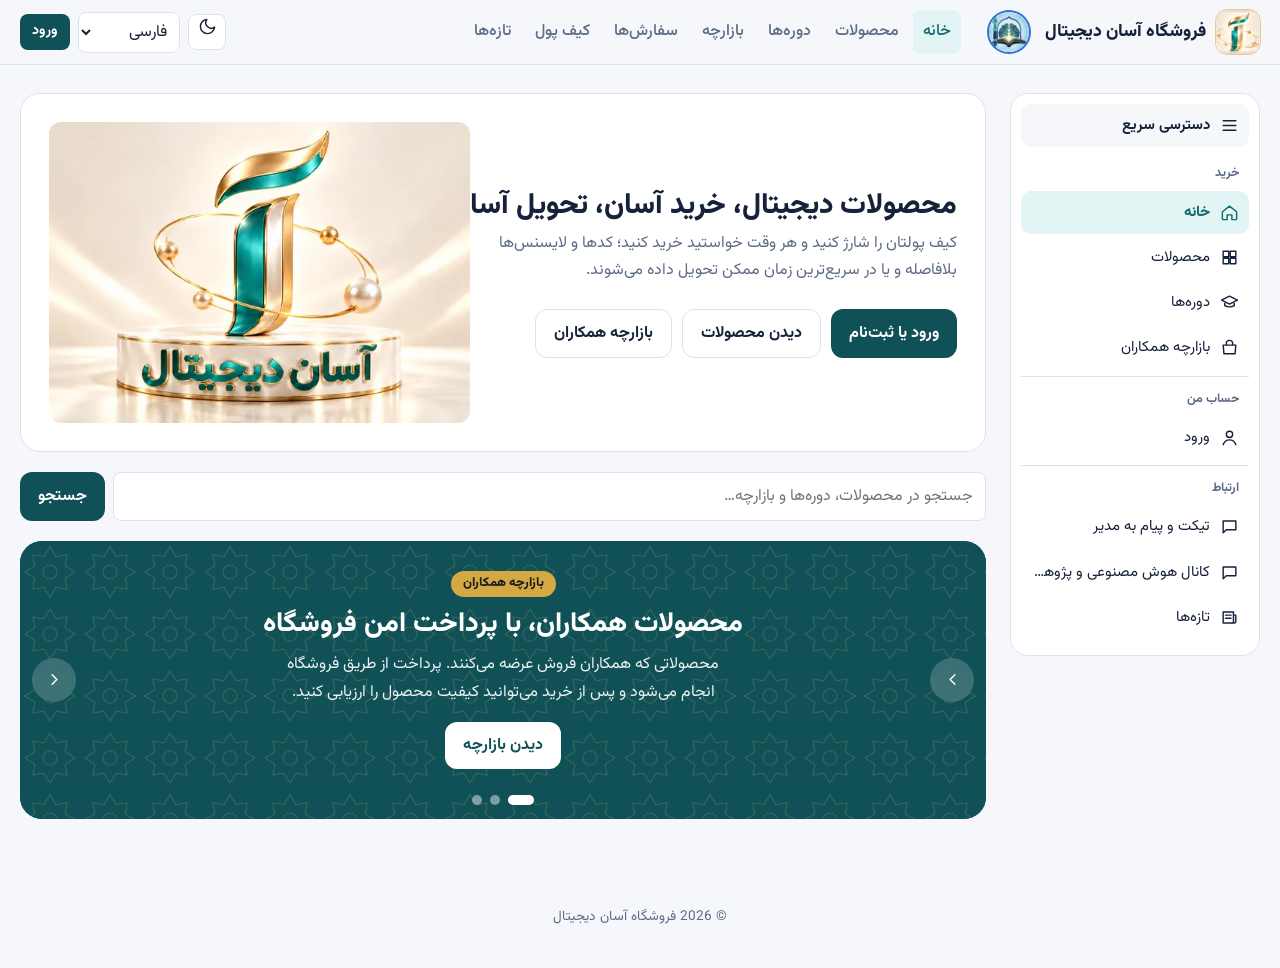
==== commit df57a41a: "Add files via upload" ====
--- a/index.html
+++ b/index.html
@@ -449,6 +449,120 @@
 .tp-sw{width:34px;height:22px;border-radius:6px}.tp-teal .tp-sw{background:linear-gradient(90deg,#0F5157 60%,#C9A043 60%)}.tp-night .tp-sw{background:linear-gradient(90deg,#0D0E12 60%,#D4AF5A 60%)}
 .danger-zone{border-color:#E9B4AA}.danger-zone h2{color:var(--danger)}.rs-steps{padding-inline-start:20px;line-height:2}
 @media (prefers-reduced-motion:reduce){.pcard,.pcard:hover,.pthumb img{transition:none;transform:none}.sk{animation:none}#app.enter>*{animation:none}.sl-slide{transition:none}}
+/* ===== product cards on the brand stage ===== */
+.pgrid2{display:grid;grid-template-columns:repeat(var(--cols,4),minmax(0,1fr));gap:18px}
+@media (max-width:1100px){.pgrid2{--cols:3!important}}
+@media (max-width:700px){.pgrid2{--cols:2!important;gap:10px}}
+.pgrid2.mosaic{grid-template-columns:repeat(4,minmax(0,1fr))}.pgrid2.mosaic>:first-child{grid-column:span 2;grid-row:span 2}
+@media (max-width:700px){.pgrid2.mosaic{grid-template-columns:repeat(2,minmax(0,1fr))}.pgrid2.mosaic>:first-child{grid-row:span 1}}
+.pgrid.as-list{grid-template-columns:minmax(0,1fr)}
+.pc{position:relative;display:flex;flex-direction:column;text-decoration:none;color:var(--text);background:var(--surface);border-radius:22px;overflow:hidden;border:1px solid #ECE3CF;box-shadow:0 6px 18px rgba(15,81,87,.08);transition:transform .35s cubic-bezier(.2,.8,.2,1),box-shadow .35s,border-color .35s}
+.pc:hover,.pc:focus-visible{transform:translateY(-8px);box-shadow:0 26px 48px rgba(15,81,87,.2)}
+.zone{position:relative;aspect-ratio:1/.92;display:flex;align-items:flex-end;justify-content:center;overflow:hidden}
+.zone .art{position:absolute;inset:0;display:flex;justify-content:center;align-items:flex-start;padding-top:9%;z-index:3}
+.p-art{width:46%;aspect-ratio:1;position:relative;transform:rotate(-4deg);transition:transform .35s cubic-bezier(.2,.8,.2,1);flex-shrink:0}
+.pc:hover .p-art,.pc:focus-visible .p-art{transform:translateY(-8px) scale(1.06) rotate(-6deg)}
+.p3d{border-radius:28%;box-shadow:0 18px 26px -14px rgba(0,0,0,.4),inset 0 0 0 1px rgba(255,255,255,.3),inset 0 -10px 20px -6px rgba(0,0,0,.16);overflow:hidden;display:grid;place-items:center}
+.p3d::before{content:"";position:absolute;left:8%;right:8%;top:5%;height:42%;border-radius:30% 30% 60% 60%;background:linear-gradient(180deg,rgba(255,255,255,.55),rgba(255,255,255,0))}
+.p3d span{position:relative;color:#fff;font-weight:900;font-size:clamp(1.6rem,4.5vw,2.6rem);text-shadow:0 4px 8px rgba(0,0,0,.25)}
+.p-art-img img{width:100%;height:100%;object-fit:contain;filter:drop-shadow(0 16px 16px rgba(0,0,0,.28))}
+.p-art-img.framed{border-radius:28%;overflow:hidden;box-shadow:0 18px 26px -14px rgba(0,0,0,.4),inset 0 0 0 1px rgba(255,255,255,.35)}
+.p-art-img.framed img{object-fit:cover;filter:none}
+.p-art-img.framed::after{content:"";position:absolute;left:6%;right:6%;top:4%;height:38%;border-radius:30% 30% 60% 60%;background:linear-gradient(180deg,rgba(255,255,255,.45),rgba(255,255,255,0));pointer-events:none}
+.zone .stage{width:92%;aspect-ratio:560/165;background:var(--stage) center/contain no-repeat;margin-bottom:3%;position:relative;z-index:2;-webkit-mask-image:radial-gradient(ellipse 72% 95% at 50% 58%,#000 60%,transparent 100%);mask-image:radial-gradient(ellipse 72% 95% at 50% 58%,#000 60%,transparent 100%)}
+.zone .zshadow{position:absolute;bottom:28%;left:50%;width:44%;margin-left:-22%;height:6%;border-radius:50%;background:rgba(0,0,0,.24);filter:blur(6px);z-index:2;transition:width .35s,margin .35s,opacity .35s}
+.pc:hover .zshadow{width:36%;margin-left:-18%;opacity:.7}
+.zone::after{content:"";position:absolute;inset:0;z-index:4;background:linear-gradient(115deg,transparent 30%,rgba(255,255,255,.6) 46%,transparent 62%);transform:translateX(130%);pointer-events:none}
+.pc:hover .zone::after{animation:shine .9s ease}
+@keyframes shine{from{transform:translateX(130%)}to{transform:translateX(-130%)}}
+.cbadge{position:absolute;top:12px;z-index:6;border-radius:999px;padding:2px 10px;font-size:.75rem;font-weight:800}
+.cbadge.off{inset-inline-end:12px;background:#C81E3A;color:#fff}.cbadge.vendor{inset-inline-start:12px;background:#6B4E12;color:#FFF1D0}.cbadge.demo{inset-inline-start:12px;top:40px;background:#FFF4E0;color:#8A5A10}
+.pinfo{padding:12px 16px 16px;display:flex;flex-direction:column;gap:4px;flex:1}
+.pcat{font-size:.78rem;color:var(--muted)}.pinfo .pname{font-weight:800;line-height:1.5}.pinfo .pprice{margin-top:auto;padding-top:4px}
+.pc .price-wrap{display:flex;flex-wrap:wrap;align-items:center;gap:2px 8px}.pc .price-old{order:1}.pc .price-off{display:none}.pc .price-new{order:3;flex-basis:100%;white-space:nowrap}
+.s-classic .zone{background:radial-gradient(ellipse at 50% 30%,#FFFDF7 0%,#F4EAD6 75%)}.s-classic.pc:hover{border-color:#C9A043}
+.s-pearl.pc{border-radius:28px;border-color:#ECE7F3}.s-pearl .zone{background:radial-gradient(ellipse at 30% 20%,#FFF6F2 0%,#F3F0FB 45%,#EAF6F5 100%)}
+.s-pearl .orbit{position:absolute;inset:4% 2% auto;width:96%;height:auto;z-index:1}
+.s-pearl .price-new{flex-basis:auto!important;background:linear-gradient(135deg,#F6E7C1,#E4C27A);color:#4A3510!important;border-radius:999px;padding:3px 12px}
+.s-glass.pc{background:#0F5157;border:0}.s-glass .zone{background:radial-gradient(ellipse at 50% 25%,#1FB3B0 0%,#0F5157 78%)}
+.s-glass .pinfo{margin:-22px 12px 12px;border-radius:16px;background:rgba(255,255,255,.92);position:relative;z-index:5;box-shadow:0 8px 24px rgba(0,0,0,.12);color:#142326}
+.s-vitrine.pc{border-color:#D6E7E6}.s-vitrine .zone{background:linear-gradient(180deg,#E7F4F3 0%,#F7FBFB 70%)}
+.s-vitrine .beam{position:absolute;top:-8%;left:50%;width:56%;margin-left:-28%;height:88%;background:linear-gradient(180deg,rgba(255,236,190,.75),rgba(255,236,190,0) 85%);clip-path:polygon(38% 0,62% 0,100% 100%,0 100%);z-index:1}
+.s-vitrine.pc:hover .beam{background:linear-gradient(180deg,rgba(255,226,160,.95),rgba(255,236,190,0) 85%)}
+.s-vitrine .vglass{position:absolute;top:6%;left:50%;width:64%;margin-left:-32%;height:62%;border:1.5px solid rgba(255,255,255,.95);border-radius:16px;background:linear-gradient(135deg,rgba(255,255,255,.35),rgba(255,255,255,.04) 55%);z-index:4;pointer-events:none}
+.pc.vendor{border-color:#E3CF9A}
+.lrows{display:flex;flex-direction:column;gap:8px}
+.lrow{display:flex;align-items:center;gap:12px;background:var(--surface);border:1px solid var(--line);border-radius:14px;padding:8px 12px;text-decoration:none;color:var(--text);transition:transform .25s,box-shadow .25s}
+.lrow:hover{transform:translateY(-3px);box-shadow:0 10px 24px rgba(15,81,87,.12)}
+.lrow .p-art{width:54px;transform:none}.lrow .p3d span{font-size:1.2rem}.lrow .lt{flex:1;min-width:0}.lrow .lt b{display:block;overflow:hidden;text-overflow:ellipsis;white-space:nowrap}.lrow .lt span{font-size:.8rem;color:var(--muted)}
+.lrow .lp{font-weight:900;color:var(--lapis);white-space:nowrap;text-align:end}.lrow .lp .price-wrap{flex-direction:column;align-items:flex-end;gap:0}.lrow .price-off{display:none}
+.cat-icons{display:grid;grid-template-columns:repeat(auto-fill,minmax(100px,1fr));gap:14px}
+.cat-ic{display:flex;flex-direction:column;align-items:center;gap:8px;text-decoration:none;color:var(--text);font-weight:700;font-size:.88rem;text-align:center}
+.cat-ic .p-art{width:72px;transform:none;transition:transform .3s}.cat-ic:hover .p-art{transform:translateY(-4px)}.cat-ic .p3d span{font-size:1.6rem}
+.mini-seg{display:inline-flex;border:1px solid var(--line);border-radius:9px;overflow:hidden;background:var(--surface)}
+.mini-seg button{border:0;background:transparent;padding:5px 10px;cursor:pointer;font-size:.82rem;color:var(--muted)}.mini-seg button.on{background:var(--firoozeh-soft);color:var(--lapis-2);font-weight:800}
+/* ===== header: no scrolling, «بیشتر» menu, admin button ===== */
+.nav{overflow:visible!important}
+.nav-more{position:relative}.nav-more>button{border:0;background:transparent;color:var(--muted);padding:8px 10px;border-radius:var(--r-sm);cursor:pointer;font-weight:500;white-space:nowrap}
+.nav-more-menu{position:absolute;top:110%;inset-inline-start:0;background:var(--surface);border:1px solid var(--line);border-radius:12px;box-shadow:0 14px 30px rgba(0,0,0,.12);padding:6px;display:none;min-width:170px;z-index:40}
+.nav-more.open .nav-more-menu{display:flex;flex-direction:column}.nav-more-menu a{white-space:nowrap}
+.admin-pill{display:inline-flex;align-items:center;gap:6px;white-space:nowrap}
+@media (max-width:1000px){.admin-pill span{display:none}}
+@media (max-width:440px){.top-end a.btn.alt.sm[href="#/account"]{display:none}.top-end{gap:5px}.top .wrap{padding:0 10px}}
+/* ===== admin: grouped navigation & dashboard ===== */
+.admin-tabs{display:none!important}
+.adm-head .adm-sections{display:none;white-space:nowrap;gap:6px;align-items:center}
+@media (max-width:1000px){.adm-head .adm-sections{display:inline-flex}}
+.dgrid{display:grid;grid-template-columns:repeat(4,minmax(0,1fr));gap:14px}
+@media (max-width:1200px){.dgrid{grid-template-columns:repeat(2,minmax(0,1fr))}}
+@media (max-width:560px){.dgrid{grid-template-columns:minmax(0,1fr)}}
+.dw{background:var(--surface);border:1px solid var(--line);border-radius:16px;padding:14px;position:relative;min-width:0}
+.dw.L{grid-column:span 2}@media (max-width:560px){.dw.L{grid-column:span 1}}
+.dw h3{margin:0 0 6px;font-size:.88rem;color:var(--muted);font-weight:700}
+.kpi{font-size:1.55rem;font-weight:900;line-height:1.35}.kpi small{font-size:.8rem;color:var(--muted);font-weight:500}
+.trend{font-size:.8rem;color:var(--ok);font-weight:700}.trend.down{color:var(--danger)}
+.bar-row{display:grid;grid-template-columns:minmax(0,1fr) 36px;gap:8px;align-items:center;margin:6px 0}.bar-l{font-size:.84rem;overflow:hidden;text-overflow:ellipsis;white-space:nowrap}
+.bar-b{height:9px;background:var(--line);border-radius:9px;overflow:hidden}.bar-b i{display:block;height:100%;background:linear-gradient(90deg,var(--firoozeh),var(--lapis));border-radius:9px}
+.qtiles{display:grid;grid-template-columns:repeat(auto-fill,minmax(110px,1fr));gap:8px}
+.qtiles a{border:1px solid var(--line);background:var(--paper);border-radius:12px;padding:12px 6px;font-weight:700;font-size:.82rem;display:flex;flex-direction:column;align-items:center;gap:6px;text-decoration:none;color:var(--text);text-align:center}
+.qtiles a:hover{border-color:var(--firoozeh);background:var(--firoozeh-soft)}
+.dw-tools{display:none;position:absolute;top:8px;inset-inline-end:8px;gap:4px;z-index:2}
+.editing .dw{outline:2px dashed var(--line);outline-offset:-2px;cursor:grab;padding-top:48px}.editing .dw-tools{display:flex}.dw.dragging,.lay-row.dragging{opacity:.4}
+.dw-tools button{width:32px;height:32px;border-radius:8px;border:1px solid var(--line);background:var(--surface);cursor:pointer;display:grid;place-items:center;color:var(--text)}
+.chips-row{display:flex;flex-wrap:wrap;gap:6px;margin-top:8px}
+.chip-on,.chips-row .chip.on{background:var(--lapis);color:var(--on-lapis);border-color:var(--lapis)}
+/* layout editor */
+.stylepick{display:grid;grid-template-columns:repeat(4,minmax(0,1fr));gap:10px}@media (max-width:700px){.stylepick{grid-template-columns:repeat(2,minmax(0,1fr))}}
+.stylepick label{border:2px solid var(--line);border-radius:14px;padding:8px;cursor:pointer;text-align:center;font-size:.86rem;font-weight:700;display:flex;flex-direction:column;align-items:center;gap:6px;position:relative}
+.stylepick label:has(input:checked){border-color:var(--firoozeh);background:var(--firoozeh-soft)}.stylepick input{position:absolute;opacity:0}
+.stylepick .sp-sw{width:100%;height:44px;border-radius:10px}.stylepick small{color:var(--muted);font-weight:500}
+.lay-list{display:flex;flex-direction:column;gap:8px;margin-top:8px}
+.lay-row{display:grid;grid-template-columns:auto minmax(0,1fr) auto;gap:10px;align-items:center;background:var(--surface);border:1px solid var(--line);border-radius:14px;padding:10px 12px}
+.lay-row[draggable="true"]{cursor:grab}.lay-row.off{opacity:.55}.lay-row:not(:has(.lay-mv)){grid-template-columns:minmax(0,1fr) auto}
+.lay-name{display:flex;flex-direction:column}.lay-name small{color:var(--muted);font-size:.78rem}
+.lay-ctl{display:flex;flex-wrap:wrap;gap:6px;align-items:center;justify-content:flex-end}.lay-ctl .input{width:auto;padding:5px 8px}
+@media (max-width:700px){.lay-row{grid-template-columns:auto minmax(0,1fr)}.lay-ctl{grid-column:1/-1;justify-content:flex-start}}
+.lay-mv{display:flex;flex-direction:column;gap:2px}.lay-mv button{border:1px solid var(--line);background:var(--surface);border-radius:6px;width:30px;height:22px;cursor:pointer;font-size:.7rem;line-height:1;color:var(--text)}
+.switch{position:relative;width:44px;height:26px;border-radius:99px;background:#C9D5D6;border:0;cursor:pointer;flex-shrink:0;transition:background .2s}
+.switch::after{content:"";position:absolute;top:3px;inset-inline-start:3px;width:20px;height:20px;border-radius:50%;background:#fff;transition:inset-inline-start .2s}
+.switch.on{background:var(--firoozeh)}.switch.on::after{inset-inline-start:21px}
+/* ===== nothing scrolls sideways ===== */
+.table-wrap{overflow-x:visible!important}
+table{width:100%;table-layout:auto}th,td{white-space:normal!important;word-break:break-word}
+.prow{display:grid!important}
+@media (max-width:640px){.prow{grid-template-columns:repeat(2,minmax(0,1fr))!important;overflow:visible!important}.prow>.pcard{flex:none!important}}
+.stk-wrap{overflow:visible!important}
+@media (max-width:640px){.stk-row{display:flex!important;flex-wrap:wrap;gap:6px}.stk-row .stk-in,.stk-row code{flex:1 1 100%}.stk-row .stk-n,.stk-row>span:first-child{flex:0 0 auto}.stk-head{display:none!important}}
+@media (max-width:760px){
+  table.rtable,table.rtable tbody,table.rtable tr,table.rtable td{display:block;width:100%}
+  table.rtable thead,table.rtable tfoot{display:none}
+  table.rtable tr{border:1px solid var(--line);border-radius:12px;margin:8px 0;padding:6px 10px;background:var(--surface)}
+  table.rtable td{border:0!important;display:flex;justify-content:space-between;align-items:center;gap:12px;padding:5px 0!important;text-align:end}
+  table.rtable td::before{content:attr(data-label);color:var(--muted);font-size:.8rem;text-align:start;flex-shrink:0}
+  table.rtable td[data-label=""]::before{display:none}table.rtable td:empty{display:none}
+  .table-wrap{border:0!important;background:transparent!important}
+}
+@media (prefers-reduced-motion:reduce){.pc,.pc:hover,.p-art,.lrow{transition:none;transform:none}.pc:hover .zone::after{animation:none}}
 </style>
 </head>
 <body>
@@ -4946,6 +5060,379 @@
   };
 })();
 </script>
+<script>
+/* =====================================================================
+   Product cards on the brand stage · configurable home · admin dashboard
+   grouped admin navigation · no horizontal scrolling
+   ===================================================================== */
+document.documentElement.style.setProperty("--stage", `url("[data-uri]")`);
+const CARD_STYLES = [["classic", "کلاسیک کرم و طلا"], ["pearl", "مدار و مروارید"], ["glass", "فیروزه‌ای شیشه‌ای"], ["vitrine", "ویترین شیشه‌ای"]];
+const HOME_DEFAULT = [{ id: "slider", on: 1 }, { id: "featured", on: 1, style: "cards", cols: 4 }, { id: "cats", on: 1, style: "icons" },
+  { id: "products", on: 1, style: "cards", cols: 4 }, { id: "courses", on: 1, style: "cards", cols: 4 }, { id: "updates", on: 1 }, { id: "bazaar", on: 1, style: "cards", cols: 4 }];
+const SECTION_NAMES = { slider: "اسلایدر بنر", featured: "پیشنهاد ویژه", cats: "دسته‌ها", products: "محصولات فروشگاه", courses: "دوره‌ها", updates: "تازه‌ها", bazaar: "بازارچه همکاران" };
+const SECTION_STYLES = { featured: ["cards", "mosaic", "list"], cats: ["icons", "list"], products: ["cards", "mosaic", "list"], courses: ["cards", "mosaic", "list"], bazaar: ["cards", "mosaic", "list"] };
+const STYLE_NAMES = { cards: "کارتی", mosaic: "کاشی‌کاری", list: "فهرستی", icons: "آیکونی" };
+const BOTTOM_ITEMS = { home: ["#/", "خانه", "home"], products: ["#/products", "محصولات", "grid"], courses: ["#/courses", "دوره‌ها", "cap"], bazaar: ["#/bazaar", "بازارچه", "shop"],
+  orders: ["#/orders", "سفارش‌ها", "receipt"], wallet: ["#/wallet", "کیف پول", "wallet"], support: ["#/support", "پشتیبانی", "chat"], account: ["#/account", "حساب", "user"], menu: [null, "منو", null] };
+const QUICK_ITEMS = [["#/products", "محصولات"], ["#/courses", "دوره‌ها"], ["#/bazaar", "بازارچه همکاران"], ["#/orders", "سفارش‌ها"], ["#/wallet", "کیف پول"], ["#/my-courses", "ثبت‌نام‌های من"],
+  ["#/affiliate", "همکاری در فروش"], ["#/support", "تیکت و پیام به مدیر"], ["https://eitaa.com/hoshmpn", "کانال ایتا"], ["#/updates", "تازه‌ها"]];
+function homeLayout() { const h = S.settings && Array.isArray(S.settings.home_layout) ? S.settings.home_layout : null; if (!h) return JSON.parse(JSON.stringify(HOME_DEFAULT));
+  const ids = h.map(x => x.id); return h.concat(HOME_DEFAULT.filter(d => !ids.includes(d.id)).map(d => ({ ...d, on: 0 }))); }
+function cardStyle() { const s = S.settings && S.settings.card_style; return CARD_STYLES.some(c => c[0] === s) ? s : "classic"; }
+S.listMode = (() => { try { return localStorage.getItem("asan-list") || "grid"; } catch (e) { return "grid"; } })();
+
+/* ----- product art: real image if uploaded, otherwise a glossy tile with the first letter ----- */
+const ART_COLORS = [["#5B3FD9", "#9C6BFF"], ["#E2463A", "#FF8A5B"], ["#0F8C95", "#3FD1C9"], ["#1E6BD6", "#5FB0FF"], ["#1F9D55", "#5DDB8E"], ["#C7881A", "#F2C14E"], ["#7A4BC2", "#B58CF2"], ["#D23B87", "#FF7FBF"]];
+function hashStr(s) { let h = 0; for (const ch of String(s)) h = (h * 31 + ch.charCodeAt(0)) | 0; return Math.abs(h); }
+function artHtml(item, name) {
+  if (item.image_url) return `<div class="p-art p-art-img"><img class="p-img" src="${esc(item.image_url)}" alt="" loading="lazy" data-chk="1"></div>`;
+  const c = ART_COLORS[hashStr(item.id || name) % ART_COLORS.length];
+  return `<div class="p-art p3d" style="background:linear-gradient(145deg,${c[1]} 0%,${c[0]} 70%)"><span>${esc(String(name || "?").trim().charAt(0))}</span></div>`;
+}
+/* flat (opaque) pictures get a glossy frame; transparent 3D pictures float freely */
+function checkArtFrames(root) {
+  (root || document).querySelectorAll("img.p-img[data-chk]").forEach(img => {
+    img.removeAttribute("data-chk");
+    const probe = new Image(); probe.crossOrigin = "anonymous";
+    probe.onload = () => {
+      try {
+        const c = document.createElement("canvas"); c.width = c.height = 24; const x = c.getContext("2d"); x.drawImage(probe, 0, 0, 24, 24);
+        const px = [[1, 1], [22, 1], [1, 22], [22, 22]].map(([a, b]) => x.getImageData(a, b, 1, 1).data[3]);
+        if (px.every(v => v > 235)) img.parentElement.classList.add("framed");
+      } catch (e) { img.parentElement.classList.add("framed"); }
+    };
+    probe.onerror = () => img.parentElement.classList.add("framed");
+    probe.src = img.src;
+  });
+}
+function stageZone(item, name) {
+  const s = cardStyle();
+  const deco = s === "pearl" ? `<svg class="orbit" viewBox="0 0 320 200" aria-hidden="true"><ellipse cx="160" cy="100" rx="142" ry="46" fill="none" stroke="#C9A043" stroke-opacity=".85" stroke-width="2" transform="rotate(-12 160 100)"/><circle cx="30" cy="114" r="9" fill="#E9D6A6"/><circle cx="292" cy="68" r="13" fill="#F3EEE6" stroke="#E2D2B0"/><circle cx="250" cy="140" r="7" fill="#E9D6A6"/></svg>`
+    : s === "vitrine" ? `<div class="beam" aria-hidden="true"></div><div class="vglass" aria-hidden="true"></div>` : "";
+  return `<div class="zone">${deco}<div class="art">${artHtml(item, name)}</div><div class="zshadow" aria-hidden="true"></div><div class="stage" aria-hidden="true"></div></div>`;
+}
+function cardBadges(item, scope, price) {
+  const d = price ? discounted(price, scope) : { pct: 0 };
+  return (d.pct ? `<span class="cbadge off">${esc(pct(d.pct))} تخفیف</span>` : "") +
+    (item.vendor_id ? `<span class="cbadge vendor">${esc(t("partnerSale"))}</span>` : "") + (item.is_demo ? `<span class="cbadge demo">${esc(t("demo"))}</span>` : "");
+}
+function pcard(p) {
+  const mp = minPrice(p), name = loc(p, "name");
+  return `<a class="pcard pc s-${cardStyle()} ${p.vendor_id ? "vendor" : ""}" href="#/products/${encodeURIComponent(p.slug)}">${cardBadges(p, "products", mp)}${stageZone(p, name)}
+    <div class="pinfo"><span class="pcat">${esc(p.categories ? loc(p.categories, "name") : "")}</span><b class="pname">${esc(name)}</b>
+    <div class="pprice">${mp !== null ? priceHtml(mp, "products") : "—"}</div></div></a>`;
+}
+function ccard(c) {
+  const name = loc(c, "title"), price = c.payment_enabled && c.price > 0 ? c.price : null;
+  return `<a class="pcard pc s-${cardStyle()}" href="#/courses/${encodeURIComponent(c.slug)}">${cardBadges(c, "courses", price)}${stageZone(c, name)}
+    <div class="pinfo"><span class="pcat">${esc(c.schedule_text || t("courses"))}</span><b class="pname">${esc(name)}</b><div class="pprice">${feeHtml(c)}</div></div></a>`;
+}
+function lrow(item, isCourse) {
+  const name = isCourse ? loc(item, "title") : loc(item, "name"), href = isCourse ? "#/courses/" + encodeURIComponent(item.slug) : "#/products/" + encodeURIComponent(item.slug);
+  const price = isCourse ? feeHtml(item) : (minPrice(item) !== null ? priceHtml(minPrice(item), "products") : "—");
+  return `<a class="lrow" href="${href}">${artHtml(item, name)}<div class="lt"><b>${esc(name)}</b><span>${item.vendor_id ? esc(t("partnerSale")) : esc(isCourse ? (item.schedule_text || "") : "")}</span></div><span class="lp">${price}</span></a>`;
+}
+function itemsBlock(items, style, cols, isCourse) {
+  if (!items.length) return "";
+  if (S.listMode === "list" && style !== "icons") style = "list";
+  if (style === "list") return `<div class="lrows">${items.map(x => lrow(x, isCourse)).join("")}</div>`;
+  const render = isCourse ? ccard : pcard;
+  return `<div class="pgrid2 ${style === "mosaic" ? "mosaic" : ""}" style="--cols:${cols || 4}">${(style === "mosaic" ? items.slice(0, 5) : items).map(render).join("")}</div>`;
+}
+function viewToggle() {
+  return `<div class="mini-seg" role="group" aria-label="نوع نمایش"><button type="button" class="${S.listMode !== "list" ? "on" : ""}" data-act="list-mode" data-m="grid">کارتی</button><button type="button" class="${S.listMode === "list" ? "on" : ""}" data-act="list-mode" data-m="list">فهرستی</button></div>`;
+}
+function homeSection(title, body, href, toggle, cls) {
+  if (!body) return "";
+  return `<section class="section ${cls || ""}"><div class="row-head"><h2>${esc(title)}</h2><div class="btnrow" style="align-items:center">${toggle ? viewToggle() : ""}${href ? `<a class="link" href="${href}">${esc(t("allOf"))}</a>` : ""}</div></div>${body}</section>`;
+}
+ACT["list-mode"] = el => { S.listMode = el.dataset.m; try { localStorage.setItem("asan-list", S.listMode); } catch (e) {} render(); };
+
+/* ----- configurable home ----- */
+const PSEL2 = "id,slug,name,name_i18n,image_url,is_demo,is_featured,category_id,vendor_id,sort,categories(name,name_i18n),product_variants(price,is_active)";
+V.home = async () => {
+  const [prods, cats, crs, upd, dash] = await Promise.all([
+    sb.from("products").select(PSEL2).eq("is_active", true).order("sort").order("created_at", { ascending: false }),
+    sb.from("categories").select("*").eq("is_active", true).order("sort"),
+    sb.from("courses").select("*").eq("is_active", true).order("sort").order("created_at", { ascending: false }).limit(12),
+    sb.from("updates").select("*").eq("is_published", true).order("published_at", { ascending: false }).limit(3), loadDash(), loadSettings()]);
+  const P = prods.data || [], C = cats.data || [], store = P.filter(p => !p.vendor_id), vendor = P.filter(p => p.vendor_id && !p.is_demo);
+  let top;
+  if (S.session && dash) {
+    const prog = dash.next_level_min ? Math.min(100, Math.round(dash.total_spent / dash.next_level_min * 100)) : 100;
+    const levelName = (S.lang !== "fa" && dash.level_name_i18n && dash.level_name_i18n[S.lang]) || dash.level_name || "—";
+    top = `<section class="wallet-card"><div class="wc-top"><div><div class="wc-label">${esc(t("welcome"))}${S.profile?.full_name ? "، " + esc(S.profile.full_name) : ""} — ${esc(t("balance"))}</div><div class="wc-amount">${esc(num(dash.wallet_balance))}<small>${esc(t("toman"))}</small></div></div>
+      <span class="level-badge">★ ${esc(levelName)}${Number(dash.discount_percent) > 0 ? " · " + esc(pct(dash.discount_percent)) : ""}</span></div>
+      <div class="progress"><span style="width:${prog}%"></span></div>
+      <div class="wc-actions"><button class="btn" data-act="topup">${esc(t("topUp"))}</button><a class="btn ghost" href="#/orders">${esc(t("orders"))}</a></div></section>`;
+  } else {
+    top = `<section class="hero-guest"><div><h1>${esc(t("guestTitle"))}</h1><p class="sub" style="max-width:52ch">${esc(t("guestSub"))}</p>
+      <div class="btnrow"><a class="btn" href="#/login">${esc(t("startNow"))}</a><a class="btn alt" href="#/products">${esc(t("browse"))}</a><a class="btn alt" href="#/bazaar">${esc(t("bazaarTitle"))}</a></div></div>
+      <img src="${window.HERO_IMG}" alt="${esc(t("brand"))}"></section>`;
+  }
+  const out = [top, `<form class="home-search" data-form="search" role="search"><input class="input" name="q" type="search" placeholder="${esc(t("searchPh"))}" aria-label="${esc(t("search"))}"><button class="btn" type="submit">${esc(t("search"))}</button></form>`];
+  for (const s of homeLayout()) {
+    if (!s.on) continue;
+    if (s.id === "slider") out.push(`<div class="slider-slot"></div>`);
+    if (s.id === "featured") out.push(homeSection(t("featuredTitle"), itemsBlock(store.filter(p => p.is_featured).slice(0, s.style === "mosaic" ? 5 : 12), s.style, s.cols), "#/products", true));
+    if (s.id === "cats" && C.length) {
+      const items = C.map(c => ({ ...c, name: c.name }));
+      out.push(homeSection(t("courses") && "دسته‌ها", s.style === "list"
+        ? `<div class="lrows">${items.map(c => `<a class="lrow" href="#/category/${encodeURIComponent(c.slug)}">${artHtml(c, loc(c, "name"))}<div class="lt"><b>${esc(loc(c, "name"))}</b><span>${esc(num(store.filter(p => p.category_id === c.id).length))} محصول</span></div></a>`).join("")}</div>`
+        : `<div class="cat-icons">${items.map(c => `<a class="cat-ic" href="#/category/${encodeURIComponent(c.slug)}">${artHtml(c, loc(c, "name"))}<span>${esc(loc(c, "name"))}</span></a>`).join("")}</div>`, "#/products"));
+    }
+    if (s.id === "products") for (const g of groupByCat(store, C)) out.push(homeSection(g.c ? loc(g.c, "name") : t("otherProducts"), itemsBlock(g.items.slice(0, (s.cols || 4) * 2), s.style, s.cols), g.c ? "#/category/" + encodeURIComponent(g.c.slug) : "#/products", true));
+    if (s.id === "courses") out.push(homeSection("🎓 " + t("courses"), itemsBlock(crs.data || [], s.style, s.cols, true), "#/courses"));
+    if (s.id === "updates" && (upd.data || []).length) out.push(homeSection(t("latest"), (upd.data || []).map(updCard).join(""), "#/updates"));
+    if (s.id === "bazaar" && vendor.length) {
+      const groups = groupByCat(vendor, C);
+      out.push(`<section class="section bazaar"><div class="row-head"><div><h2>🏪 ${esc(t("bazaarTitle"))}</h2><p class="hint" style="margin:4px 0 0;max-width:62ch">${esc(t("bazaarSub"))}</p></div><a class="link" href="#/bazaar">${esc(t("allOf"))}</a></div>
+        ${groups.map(g => `<div class="bz-cat"><h3>${esc(g.c ? loc(g.c, "name") : t("otherProducts"))}</h3>${itemsBlock(g.items.slice(0, (s.cols || 4) * 2), s.style, s.cols)}</div>`).join("")}</section>`);
+    }
+  }
+  return out.join("");
+};
+for (const r of ROUTES) if (r[0].source === "^#?\\/?$") r[1] = V.home;
+async function mountSlider() {
+  const app = document.getElementById("app"); if (!app || app.querySelector(".slider")) return;
+  const slot = app.querySelector(".slider-slot"); if (!slot) return;
+  const slides = (S.banners || await loadBanners()).length ? S.banners : defaultSlides();
+  slot.outerHTML = `<section class="slider" aria-roledescription="carousel" aria-label="بنرهای ویژه" tabindex="0">
+    <div class="sl-track">${slides.map((s, i) => `<div class="sl-slide ${i === 0 ? "on" : ""}" role="group" aria-roledescription="slide" aria-label="${i + 1} از ${slides.length}" ${i ? 'aria-hidden="true"' : ""}>
+      ${s.image_url ? `<img src="${esc(s.image_url)}" alt="" class="sl-img" loading="${i ? "lazy" : "eager"}">` : `<div class="sl-art" aria-hidden="true"></div>`}
+      <div class="sl-body">${s.tag ? `<span class="sl-tag">${esc(s.tag)}</span>` : ""}<h2>${esc(s.title)}</h2>${s.subtitle ? `<p>${esc(s.subtitle)}</p>` : ""}
+      ${s.link ? `<a class="btn sl-cta" href="${esc(s.link)}" ${/^https?:/.test(s.link) ? 'target="_blank" rel="noopener"' : ""}>${esc(s.cta || "مشاهده")}</a>` : ""}</div></div>`).join("")}</div>
+    ${slides.length > 1 ? `<button type="button" class="sl-nav prev" data-act="sl-go" data-d="-1" aria-label="اسلاید قبلی">${qicon("M9 6l6 6-6 6")}</button>
+      <button type="button" class="sl-nav next" data-act="sl-go" data-d="1" aria-label="اسلاید بعدی">${qicon("M15 6l-6 6 6 6")}</button>
+      <div class="sl-dots">${slides.map((_, i) => `<button type="button" data-act="sl-to" data-i="${i}" aria-label="اسلاید ${i + 1}" class="${i === 0 ? "on" : ""}"></button>`).join("")}</div>` : ""}</section>`;
+  const sl = app.querySelector(".slider"); S.slIdx = 0; clearInterval(S.slTimer);
+  if (slides.length > 1 && !matchMedia("(prefers-reduced-motion: reduce)").matches) S.slTimer = setInterval(() => { if (document.body.contains(sl) && !sl.matches(":hover,:focus-within")) slideTo(S.slIdx + 1); }, 6000);
+  let x0 = null;
+  sl.addEventListener("pointerdown", e => { x0 = e.clientX; });
+  sl.addEventListener("pointerup", e => { if (x0 === null) return; const dx = e.clientX - x0; x0 = null; if (Math.abs(dx) > 50) slideTo(S.slIdx + (dx > 0 ? 1 : -1)); });
+}
+/* products & category pages: show the categories on cards, and the grid/list switch */
+(function upgradeListings() {
+  const oProducts = V.products;
+  V.products = async () => { const h = await oProducts(); return h.replace(`<h1>${esc(t("products"))}</h1>`, `<div class="row-head"><h1>${esc(t("products"))}</h1>${viewToggle()}</div>`); };
+  for (const r of ROUTES) if (r[0].source.startsWith("^#\\/products\\/?$")) r[1] = V.products;
+})();
+(function patchPgrid() {
+  const oRender = window.render;
+  window.render = async function () {
+    await oRender();
+    const app = document.getElementById("app"); if (!app) return;
+    if (S.listMode === "list") app.querySelectorAll(".pgrid").forEach(g => g.classList.add("as-list"));
+    checkArtFrames(app); labelTables(app);
+  };
+})();
+
+/* ----- header: Admin as its own button; extra links fold into «بیشتر» ----- */
+function fitNav() {
+  const nav = document.getElementById("nav"); if (!nav || getComputedStyle(nav).display === "none") return;
+  let more = document.getElementById("navMore");
+  if (!more) { nav.insertAdjacentHTML("beforeend", `<div class="nav-more" id="navMore" hidden><button type="button" data-act="nav-more" aria-haspopup="true" aria-expanded="false">بیشتر ▾</button><div class="nav-more-menu" id="navMoreMenu"></div></div>`); more = document.getElementById("navMore"); }
+  const mm = document.getElementById("navMoreMenu");
+  [...mm.children].forEach(a => nav.insertBefore(a, more)); more.hidden = true;
+  const links = () => [...nav.children].filter(x => x.tagName === "A");
+  if (nav.scrollWidth <= nav.clientWidth + 1) return;
+  more.hidden = false;
+  while (nav.scrollWidth > nav.clientWidth + 1 && links().length > 1) mm.prepend(links().pop());
+}
+ACT["nav-more"] = el => { const m = el.parentElement; const open = !m.classList.contains("open"); m.classList.toggle("open", open); el.setAttribute("aria-expanded", open); };
+document.addEventListener("click", e => { if (!e.target.closest(".nav-more")) document.querySelectorAll(".nav-more.open").forEach(m => m.classList.remove("open")); });
+new ResizeObserver(() => fitNav()).observe(document.documentElement);
+(function wrapChrome5() {
+  const orig = window.renderChrome;
+  window.renderChrome = function () {
+    orig();
+    const nav = document.getElementById("nav");
+    if (nav) nav.querySelectorAll('a[href="#/admin"]').forEach(a => a.remove());
+    const te = document.getElementById("topEnd");
+    if (te) { te.querySelector(".admin-pill")?.remove(); if (S.isAdmin) te.insertAdjacentHTML("beforeend", `<a class="btn sm admin-pill" href="#/admin" aria-label="${esc(t("admin"))}">${qicon("M12 15a3 3 0 100-6 3 3 0 000 6zM4 12h2M18 12h2M12 4v2M12 18v2")}<span>${esc(t("admin"))}</span></a>`); }
+    /* bottom bar from the admin's choice */
+    const tabs = document.getElementById("tabs");
+    if (tabs) {
+      const sel = (S.settings && Array.isArray(S.settings.bottom_bar) && S.settings.bottom_bar.length === 5) ? S.settings.bottom_bar : ["home", "products", "courses", "orders", "menu"];
+      const path = location.hash || "#/";
+      tabs.innerHTML = sel.map(k => { const it = BOTTOM_ITEMS[k]; if (!it) return "";
+        if (k === "menu") return `<a href="#/" data-act="drawer-open">${qicon("M4 6h16M4 12h16M4 18h16")}<span>منو</span></a>`;
+        const on = it[0] === "#/" ? (path === "#/" || path === "") : path.startsWith(it[0]);
+        return `<a href="${it[0]}" class="${on ? "on" : ""}">${qicon(QI[it[2]])}<span>${it[1]}</span></a>`; }).join("");
+    }
+    requestAnimationFrame(fitNav);
+  };
+})();
+
+/* ----- admin: grouped navigation instead of a horizontal tab strip ----- */
+Object.assign(ADMIN_I18N.fa, { a_dashboard: "داشبورد", a_layout: "چیدمان سایت" }); Object.assign(ADMIN_I18N.en, { a_dashboard: "Dashboard", a_layout: "Site layout" });
+ADMIN_TABS.unshift("dashboard"); ADMIN_TABS.push("layout"); OWNER_TABS.push("layout");
+const ADMIN_GROUPS = [["فروش", ["dashboard", "orders", "payments", "tickets"]], ["کالا", ["products", "categories", "stock", "banners"]], ["آموزش", ["courses", "regs"]],
+  ["همکاران", ["affiliates", "vendors"]], ["بازاریابی", ["discounts", "updates"]], ["سیستم", ["layout", "users", "levels", "settings"]]];
+const ADMIN_ICONS = { dashboard: "M4 20V10M10 20V4M16 20v-7M22 20H2", orders: QI.receipt, payments: QI.card, tickets: QI.chat, products: QI.grid, categories: "M3 12V3h9l9 9-9 9zM8 8h.01", stock: QI.box,
+  banners: "M3 5h18v14H3zM3 9h18", courses: QI.cap, regs: QI.form, affiliates: QI.hands, vendors: QI.shop, discounts: "M3 12V3h9l9 9-9 9zM8 8h.01", updates: QI.news,
+  layout: "M3 3h18v18H3zM3 9h18M9 21V9", users: QI.users, levels: "M12 2l3 7h7l-5.5 4 2 7-6.5-4.5L5.5 20l2-7L2 9h7z", settings: "M12 15a3 3 0 100-6 3 3 0 000 6zM4 12h2M18 12h2M12 4v2M12 18v2" };
+const ADMIN_BADGE = { payments: "payments", orders: "orders", tickets: "tickets", regs: "courses", affiliates: "affiliates", vendors: "vendors" };
+(function adminMenu() {
+  const orig = window.menuGroups;
+  window.menuGroups = function () {
+    if (!/^#\/admin/.test(location.hash || "") || !S.isAdmin) return orig();
+    const cur = ((location.hash || "").split("/")[2] || "dashboard"), c = S.adminCounts || {};
+    const allowed = x => S.isOwner || !OWNER_TABS.includes(x);
+    const groups = ADMIN_GROUPS.map(([title, ids]) => ({ title, items: ids.filter(allowed).map(id => ({ href: "#/admin/" + id, label: t("a_" + id), icon: ADMIN_ICONS[id] || QI.gear, badge: c[ADMIN_BADGE[id]] || 0, on: cur === id })) })).filter(g => g.items.length);
+    groups.push({ title: t("brand"), items: [{ href: "#/", label: "بازگشت به سایت", icon: QI.home, badge: 0, on: false }] });
+    return groups;
+  };
+})();
+V.admin = async (tab) => {
+  const tabs = ADMIN_TABS.filter(x => S.isOwner || !OWNER_TABS.includes(x));
+  tab = tabs.includes(tab) ? tab : "dashboard";
+  const [body, cnt] = await Promise.all([A[tab](), sb.rpc("admin_counts")]);
+  S.adminCounts = cnt.data || S.adminCounts; S._acAt = Date.now();
+  return `<div class="row-head adm-head"><h1>${esc(t("a_" + tab))} <span class="tag info" style="vertical-align:middle">${esc(t("r_" + S.role))}</span></h1>
+    <button type="button" class="btn alt adm-sections" data-act="drawer-open">${qicon("M4 6h16M4 12h16M4 18h16")}بخش‌های مدیریت</button></div>` + body;
+};
+for (const r of ROUTES) if (r[0].source.includes("admin")) r[1] = V.admin;
+
+/* ----- admin dashboard (customisable per admin, saved to the account) ----- */
+const W_NAMES = { sales: "فروش امروز", month: "فروش این ماه", pending: "پرداخت‌های منتظر تأیید", deliver: "سفارش‌های منتظر تحویل", tickets: "تیکت‌های باز", regs: "ثبت‌نام‌های جدید",
+  users: "کاربران جدید این ماه", chart: "روند فروش ۳۰ روز اخیر", top: "پرفروش‌ترین‌ها (۳۰ روز)", methods: "روش‌های پرداخت (۳۰ روز)", quick: "اقدام سریع", stock: "انبار رو به اتمام" };
+const DASH_DEFAULT = [{ id: "sales", on: 1, L: 0 }, { id: "month", on: 1, L: 0 }, { id: "pending", on: 1, L: 0 }, { id: "deliver", on: 1, L: 0 }, { id: "chart", on: 1, L: 1 }, { id: "top", on: 1, L: 1 },
+  { id: "quick", on: 1, L: 1 }, { id: "methods", on: 1, L: 0 }, { id: "tickets", on: 1, L: 0 }, { id: "stock", on: 1, L: 1 }, { id: "regs", on: 1, L: 0 }, { id: "users", on: 1, L: 0 }];
+function dashPrefs() { const d = S.profile && S.profile.ui_prefs && Array.isArray(S.profile.ui_prefs.dash) ? S.profile.ui_prefs.dash : null; if (!d) return JSON.parse(JSON.stringify(DASH_DEFAULT));
+  const ids = d.map(x => x.id); return d.filter(x => W_NAMES[x.id]).concat(DASH_DEFAULT.filter(x => !ids.includes(x.id))); }
+async function saveDashPrefs(list) {
+  const prefs = Object.assign({}, (S.profile && S.profile.ui_prefs) || {}, { dash: list });
+  if (S.profile) S.profile.ui_prefs = prefs;
+  await sb.from("profiles").update({ ui_prefs: prefs }).eq("id", S.session.user.id);
+}
+function trendPct(a, b) { if (!b) return a ? "+۱۰۰٪" : "—"; const p = Math.round((a - b) / b * 100); return (p >= 0 ? "+" : "−") + num(Math.abs(p)) + "٪"; }
+function lineChartSvg(daily) {
+  const w = 600, h = 170, vals = daily.map(x => Number(x.t)), mx = Math.max(1, ...vals);
+  const pts = vals.map((v, i) => [i * (w / Math.max(1, vals.length - 1)), h - 16 - v / mx * (h - 34)]);
+  const d = pts.map((p, i) => (i ? "L" : "M") + p[0].toFixed(1) + " " + p[1].toFixed(1)).join(" ");
+  return `<svg viewBox="0 0 ${w} ${h}" width="100%" height="170" role="img" aria-label="${esc(W_NAMES.chart)}"><path d="${d} L ${w} ${h} L 0 ${h} Z" fill="var(--firoozeh-soft)"/><path d="${d}" fill="none" stroke="var(--lapis)" stroke-width="3" stroke-linejoin="round"/>
+    ${pts.map((p, i) => i % 5 === 4 ? `<circle cx="${p[0]}" cy="${p[1]}" r="4" fill="var(--saffron)"><title>${esc(fday(daily[i].d))}: ${esc(money(vals[i]))}</title></circle>` : "").join("")}</svg>`;
+}
+function donutSvg(parts) {
+  const total = parts.reduce((a, p) => a + p.n, 0); if (!total) return `<p class="hint">در ۳۰ روز اخیر فروشی ثبت نشده.</p>`;
+  const cols = ["var(--lapis)", "var(--saffron)", "#9FC9C8", "#B58CF2"], r = 52, c = 2 * Math.PI * r; let a = 0;
+  return `<div style="display:flex;align-items:center;gap:14px;flex-wrap:wrap"><svg width="130" height="130" viewBox="0 0 130 130" role="img" aria-label="${esc(W_NAMES.methods)}">${parts.map((p, i) => { const s = `<circle cx="65" cy="65" r="${r}" fill="none" stroke="${cols[i % 4]}" stroke-width="18" stroke-dasharray="${p.n / total * c} ${c}" stroke-dashoffset="${-a / total * c}" transform="rotate(-90 65 65)"/>`; a += p.n; return s; }).join("")}</svg>
+    <div>${parts.map((p, i) => `<div style="display:flex;align-items:center;gap:6px;font-size:.88rem"><i style="width:10px;height:10px;border-radius:3px;background:${cols[i % 4]}"></i>${esc(t("pm_" + p.m))}: <b>${esc(pct(Math.round(p.n / total * 100)))}</b></div>`).join("")}</div></div>`;
+}
+function widgetHtml(w, D) {
+  const kpi = (v, unit, note, bad) => `<div class="kpi">${esc(v)} <small>${esc(unit)}</small></div>${note ? `<div class="trend ${bad ? "down" : ""}">${esc(note)}</div>` : ""}`;
+  let inner = "";
+  if (w.id === "sales") inner = kpi(num(D.sales_today), t("toman"), trendPct(D.sales_today, D.sales_yesterday) + " نسبت به دیروز", D.sales_today < D.sales_yesterday);
+  if (w.id === "month") inner = kpi(num(D.sales_month), t("toman"), trendPct(D.sales_month, D.sales_prev_month) + " نسبت به ماه قبل" + sep() + num(D.orders_month) + " سفارش", D.sales_month < D.sales_prev_month);
+  if (w.id === "pending") inner = kpi(num(D.pending_payments), "فیش", D.pending_payments ? "نیاز به بررسی" : "همه بررسی شده", !!D.pending_payments) + `<a class="link" href="#/admin/payments">بررسی</a>`;
+  if (w.id === "deliver") inner = kpi(num(D.to_deliver), "سفارش", D.to_deliver ? "تحویل دستی" : "چیزی منتظر نیست", !!D.to_deliver) + `<a class="link" href="#/admin/orders">رفتن به سفارش‌ها</a>`;
+  if (w.id === "tickets") inner = kpi(num(D.open_tickets), "تیکت", D.open_tickets ? "منتظر پاسخ" : "", !!D.open_tickets) + `<a class="link" href="#/admin/tickets">پاسخ دادن</a>`;
+  if (w.id === "regs") inner = kpi(num(D.new_regs), "ثبت‌نام", "در انتظار بررسی") + `<a class="link" href="#/admin/regs">بررسی</a>`;
+  if (w.id === "users") inner = kpi(num(D.new_users_month), "کاربر", "");
+  if (w.id === "chart") inner = lineChartSvg(D.daily || []);
+  if (w.id === "top") { const T = D.top || [], mx = Math.max(1, ...T.map(x => x.n));
+    inner = T.length ? T.map(x => `<div class="bar-row"><div><div class="bar-l">${esc(x.name)}</div><div class="bar-b"><i style="width:${x.n / mx * 100}%"></i></div></div><b>${esc(num(x.n))}</b></div>`).join("") : `<p class="hint">در ۳۰ روز اخیر فروشی ثبت نشده.</p>`; }
+  if (w.id === "methods") inner = donutSvg(D.methods || []);
+  if (w.id === "stock") inner = (D.low_stock || []).length ? `<div class="list">${D.low_stock.map(s => `<div class="li"><div class="grow"><div class="t">${esc(s.product)}</div><div class="m">${esc(s.variant)}</div></div><span class="tag ${s.available ? "warn" : "bad"}">${esc(num(s.available))} کد</span></div>`).join("")}</div><a class="link" href="#/admin/stock">رفتن به انبار</a>` : `<p class="hint">همه پلن‌های تحویل خودکار حداقل ۵ کد دارند.</p>`;
+  if (w.id === "quick") inner = `<div class="qtiles">${[["#/admin/products", "افزودن محصول", QI.grid], ["#/admin/payments", "تأیید پرداخت‌ها", QI.card], ["#/admin/discounts", "ساخت تخفیف", "M3 12V3h9l9 9-9 9zM8 8h.01"], ["#/admin/stock", "ورود کد به انبار", QI.box], ["#/admin/tickets", "پاسخ تیکت‌ها", QI.chat], ["#/admin/banners", "مدیریت بنرها", "M3 5h18v14H3zM3 9h18"]].map(([h, l, ic]) => `<a href="${h}">${qicon(ic)}${l}</a>`).join("")}</div>`;
+  return `<div class="dw ${w.L ? "L" : ""}" draggable="${!!S.dashEdit}" data-w="${w.id}"><div class="dw-tools"><button type="button" data-act="dw" data-op="up" aria-label="جابه‌جایی به قبل">${qicon("M12 19V5M5 12l7-7 7 7")}</button><button type="button" data-act="dw" data-op="down" aria-label="جابه‌جایی به بعد">${qicon("M12 5v14M19 12l-7 7-7-7")}</button>
+    <button type="button" data-act="dw" data-op="size" aria-label="بزرگ یا کوچک">${qicon("M4 14v6h6M20 10V4h-6M4 20l6-6M20 4l-6 6")}</button><button type="button" data-act="dw" data-op="hide" aria-label="مخفی کردن">${qicon("M3 3l18 18M10.6 10.6a2 2 0 002.8 2.8M9.9 5.1A10 10 0 0122 12a17 17 0 01-3 3.6M6.2 6.2A17 17 0 002 12s4 7 10 7a9.6 9.6 0 004.2-1")}</button></div>
+    <h3>${esc(W_NAMES[w.id])}</h3>${inner}</div>`;
+}
+A.dashboard = async () => {
+  const { data: D } = await sb.rpc("admin_dashboard");
+  S.dashData = D || {}; const list = dashPrefs(); S.dashList = list; const hidden = list.filter(w => !w.on);
+  return `<div class="btnrow" style="justify-content:flex-end;margin-bottom:12px"><button class="btn ${S.dashEdit ? "" : "alt"}" data-act="dash-edit">${S.dashEdit ? "پایان شخصی‌سازی" : "شخصی‌سازی داشبورد"}</button></div>
+    ${S.dashEdit ? `<div class="notice" style="background:var(--firoozeh-soft);color:var(--text);border-color:var(--line)">بخش‌ها را بکشید و جابه‌جا کنید، یا با دکمه‌های بالای هر کدام ترتیب، اندازه و نمایش را تغییر دهید. چیدمان برای حساب شما ذخیره می‌شود.
+      ${hidden.length ? `<div class="chips-row">${hidden.map(w => `<button type="button" class="btn sm alt" data-act="dw-show" data-id="${w.id}">+ ${esc(W_NAMES[w.id])}</button>`).join("")}</div>` : ""}</div>` : ""}
+    <div class="dgrid ${S.dashEdit ? "editing" : ""}" id="dgrid">${list.filter(w => w.on).map(w => widgetHtml(w, S.dashData)).join("")}</div>`;
+};
+ACT["dash-edit"] = () => { S.dashEdit = !S.dashEdit; render(); };
+ACT["dw-show"] = async el => { const w = S.dashList.find(x => x.id === el.dataset.id); w.on = 1; await saveDashPrefs(S.dashList); render(); };
+ACT.dw = async el => {
+  const id = el.closest(".dw").dataset.w, L = S.dashList, i = L.findIndex(w => w.id === id), w = L[i], op = el.dataset.op;
+  if (op === "hide") w.on = 0; if (op === "size") w.L = w.L ? 0 : 1;
+  if (op === "up" || op === "down") { const vis = L.filter(x => x.on), vi = vis.indexOf(w), other = vis[vi + (op === "up" ? -1 : 1)]; if (other) { const j = L.indexOf(other); [L[i], L[j]] = [L[j], L[i]]; } }
+  await saveDashPrefs(L); render();
+};
+/* drag & drop: dashboard widgets and home-layout rows */
+let dragEl = null;
+document.addEventListener("dragstart", e => { const el = e.target.closest && e.target.closest('.dw[draggable="true"],.lay-row'); if (!el) return; dragEl = el; el.classList.add("dragging"); e.dataTransfer.effectAllowed = "move"; });
+document.addEventListener("dragend", () => { if (dragEl) dragEl.classList.remove("dragging"); dragEl = null; });
+document.addEventListener("dragover", e => { if (dragEl) e.preventDefault(); });
+document.addEventListener("drop", async e => {
+  if (!dragEl) return; e.preventDefault();
+  const isW = dragEl.classList.contains("dw"), target = e.target.closest(isW ? ".dw" : ".lay-row"); if (!target || target === dragEl) return;
+  if (isW) { const L = S.dashList, a = L.findIndex(w => w.id === dragEl.dataset.w), b = L.findIndex(w => w.id === target.dataset.w); const [m] = L.splice(a, 1); L.splice(b, 0, m); await saveDashPrefs(L); }
+  else { const L = S.layDraft, a = +dragEl.dataset.i, b = +target.dataset.i; const [m] = L.splice(a, 1); L.splice(b, 0, m); }
+  render();
+});
+
+/* ----- admin: site layout editor ----- */
+A.layout = async () => {
+  await loadSettings();
+  if (!S.layDraft) S.layDraft = homeLayout();
+  if (!S.bbDraft) S.bbDraft = (S.settings.bottom_bar && S.settings.bottom_bar.length === 5) ? [...S.settings.bottom_bar] : ["home", "products", "courses", "orders", "menu"];
+  if (!S.qhDraft) S.qhDraft = Array.isArray(S.settings.quick_hidden) ? [...S.settings.quick_hidden] : [];
+  const cs = S.csDraft || cardStyle();
+  const swatch = { classic: "radial-gradient(ellipse at 50% 30%,#FFFDF7,#F4EAD6)", pearl: "radial-gradient(ellipse at 30% 20%,#FFF6F2,#F3F0FB 45%,#EAF6F5)", glass: "radial-gradient(ellipse at 50% 25%,#1FB3B0,#0F5157 78%)", vitrine: "linear-gradient(180deg,#E7F4F3,#F7FBFB)" };
+  return `<div class="panel"><h2>طرح کارت محصولات</h2><div class="stylepick">${CARD_STYLES.map(([k, l], i) => `<label><input type="radio" name="cs" value="${k}" ${cs === k ? "checked" : ""} data-change="cs-pick"><span class="sp-sw" style="background:${swatch[k]}"></span>${esc(l)}${i === 0 ? `<small>پیش‌فرض</small>` : ""}</label>`).join("")}</div></div>
+  <div class="panel" style="margin-top:16px"><div class="row-head"><h2>بخش‌های صفحه خانه</h2><span class="hint">بکشید یا با فلش‌ها جابه‌جا کنید</span></div><div class="lay-list">
+   ${S.layDraft.map((s, i) => `<div class="lay-row ${s.on ? "" : "off"}" draggable="true" data-i="${i}"><div class="lay-mv"><button type="button" data-act="lay-mv" data-i="${i}" data-d="-1" aria-label="بالا">▲</button><button type="button" data-act="lay-mv" data-i="${i}" data-d="1" aria-label="پایین">▼</button></div>
+     <div class="lay-name"><b>${esc(SECTION_NAMES[s.id])}</b><small>${s.on ? "نمایش داده می‌شود" : "مخفی"}</small></div>
+     <div class="lay-ctl">${SECTION_STYLES[s.id] ? `<select class="input" data-change="lay-style" data-i="${i}" aria-label="سبک نمایش">${SECTION_STYLES[s.id].map(st => `<option value="${st}" ${s.style === st ? "selected" : ""}>${STYLE_NAMES[st]}</option>`).join("")}</select>` : ""}
+     ${s.cols ? `<select class="input" data-change="lay-cols" data-i="${i}" aria-label="تعداد در ردیف">${[3, 4, 5].map(n => `<option value="${n}" ${s.cols == n ? "selected" : ""}>${num(n)} در ردیف</option>`).join("")}</select>` : ""}
+     <button type="button" class="switch ${s.on ? "on" : ""}" data-act="lay-tg" data-i="${i}" aria-pressed="${!!s.on}" aria-label="نمایش ${esc(SECTION_NAMES[s.id])}"></button></div></div>`).join("")}</div></div>
+  <div class="panel" style="margin-top:16px"><h2>نوار پایین موبایل</h2><p class="hint">دقیقاً ۵ مورد انتخاب کنید (${num(S.bbDraft.length)} انتخاب شده). ترتیب انتخاب = ترتیب نمایش.</p>
+   <div class="chips-row">${Object.entries(BOTTOM_ITEMS).map(([k, it]) => `<button type="button" class="chip ${S.bbDraft.includes(k) ? "on" : ""}" data-act="bb-pick" data-k="${k}">${esc(it[1])}</button>`).join("")}</div></div>
+  <div class="panel" style="margin-top:16px"><h2>منوی دسترسی سریع</h2><p class="hint">مواردی که نمی‌خواهید در منوی مشتری‌ها باشد را خاموش کنید.</p>
+   <div class="lay-list">${QUICK_ITEMS.map(([h, l]) => `<div class="lay-row"><div class="lay-name"><b>${esc(l)}</b></div><div class="lay-ctl"><button type="button" class="switch ${S.qhDraft.includes(h) ? "" : "on"}" data-act="qh-tg" data-h="${esc(h)}" aria-label="نمایش ${esc(l)}"></button></div></div>`).join("")}</div></div>
+  <div class="btnrow" style="margin-top:16px"><button class="btn" data-act="lay-save">ذخیره چیدمان برای همه</button><button class="btn alt" data-act="lay-reset">بازگشت به چیدمان پیش‌فرض</button><a class="btn alt" href="#/" target="_blank" rel="noopener">دیدن سایت در زبانه جدید</a></div>`;
+};
+ACT["lay-mv"] = el => { const L = S.layDraft, i = +el.dataset.i, j = i + Number(el.dataset.d); if (j >= 0 && j < L.length) { [L[i], L[j]] = [L[j], L[i]]; render(); } };
+ACT["lay-tg"] = el => { const s = S.layDraft[+el.dataset.i]; s.on = s.on ? 0 : 1; render(); };
+ACT["bb-pick"] = el => { const k = el.dataset.k, b = S.bbDraft; if (b.includes(k)) b.splice(b.indexOf(k), 1); else if (b.length < 5) b.push(k); else return toast("حداکثر ۵ مورد؛ اول یکی را بردارید", true); render(); };
+ACT["qh-tg"] = el => { const h = el.dataset.h, q = S.qhDraft; if (q.includes(h)) q.splice(q.indexOf(h), 1); else q.push(h); render(); };
+ACT["lay-reset"] = () => { S.layDraft = JSON.parse(JSON.stringify(HOME_DEFAULT)); S.bbDraft = ["home", "products", "courses", "orders", "menu"]; S.qhDraft = []; S.csDraft = "classic"; render(); toast("پیش‌فرض‌ها برگشت؛ برای اعمال «ذخیره» را بزنید"); };
+ACT["lay-save"] = async el => {
+  if (S.bbDraft.length !== 5) return toast("برای نوار پایین دقیقاً ۵ مورد انتخاب کنید", true);
+  el.disabled = true;
+  const cur = await loadSettings();
+  const data = Object.assign({}, cur, { home_layout: S.layDraft, bottom_bar: S.bbDraft, quick_hidden: S.qhDraft, card_style: S.csDraft || cardStyle() });
+  const { error } = await sb.from("store_settings").update({ data, updated_at: new Date().toISOString() }).eq("id", 1);
+  el.disabled = false; if (error) return toast(errMsg(error), true);
+  S.settings = data; toast("✓ چیدمان سایت ذخیره شد"); renderChrome();
+};
+document.addEventListener("change", e => {
+  const k = e.target.dataset && e.target.dataset.change; if (!k) return;
+  if (k === "cs-pick") S.csDraft = e.target.value;
+  if (k === "lay-style") { S.layDraft[+e.target.dataset.i].style = e.target.value; }
+  if (k === "lay-cols") { S.layDraft[+e.target.dataset.i].cols = +e.target.value; }
+});
+/* quick menu: hide what the admin switched off (customers only) */
+(function quickHidden() {
+  const orig = window.menuGroups;
+  window.menuGroups = function () {
+    const g = orig();
+    if (/^#\/admin/.test(location.hash || "")) return g;
+    const hid = (S.settings && S.settings.quick_hidden) || [];
+    if (hid.length) g.forEach(gr => gr.items = gr.items.filter(i => !hid.includes(i.href)));
+    return g.filter(gr => gr.items.length);
+  };
+})();
+
+/* ----- tables become cards on narrow screens (no sideways scrolling) ----- */
+function labelTables(root) {
+  (root || document).querySelectorAll("table").forEach(tb => {
+    const heads = [...tb.querySelectorAll("thead th")].map(th => th.textContent.trim());
+    if (!heads.length) return;
+    tb.classList.add("rtable");
+    tb.querySelectorAll("tbody tr").forEach(tr => [...tr.children].forEach((td, i) => { if (!td.hasAttribute("data-label")) td.setAttribute("data-label", heads[i] || ""); }));
+  });
+}
+(function patchModalTables() { const orig = window.openModal; window.openModal = function () { orig.apply(this, arguments); const m = document.getElementById("modalIn"); labelTables(m); checkArtFrames(m); }; })();
+</script>
 
 </body>
 </html>
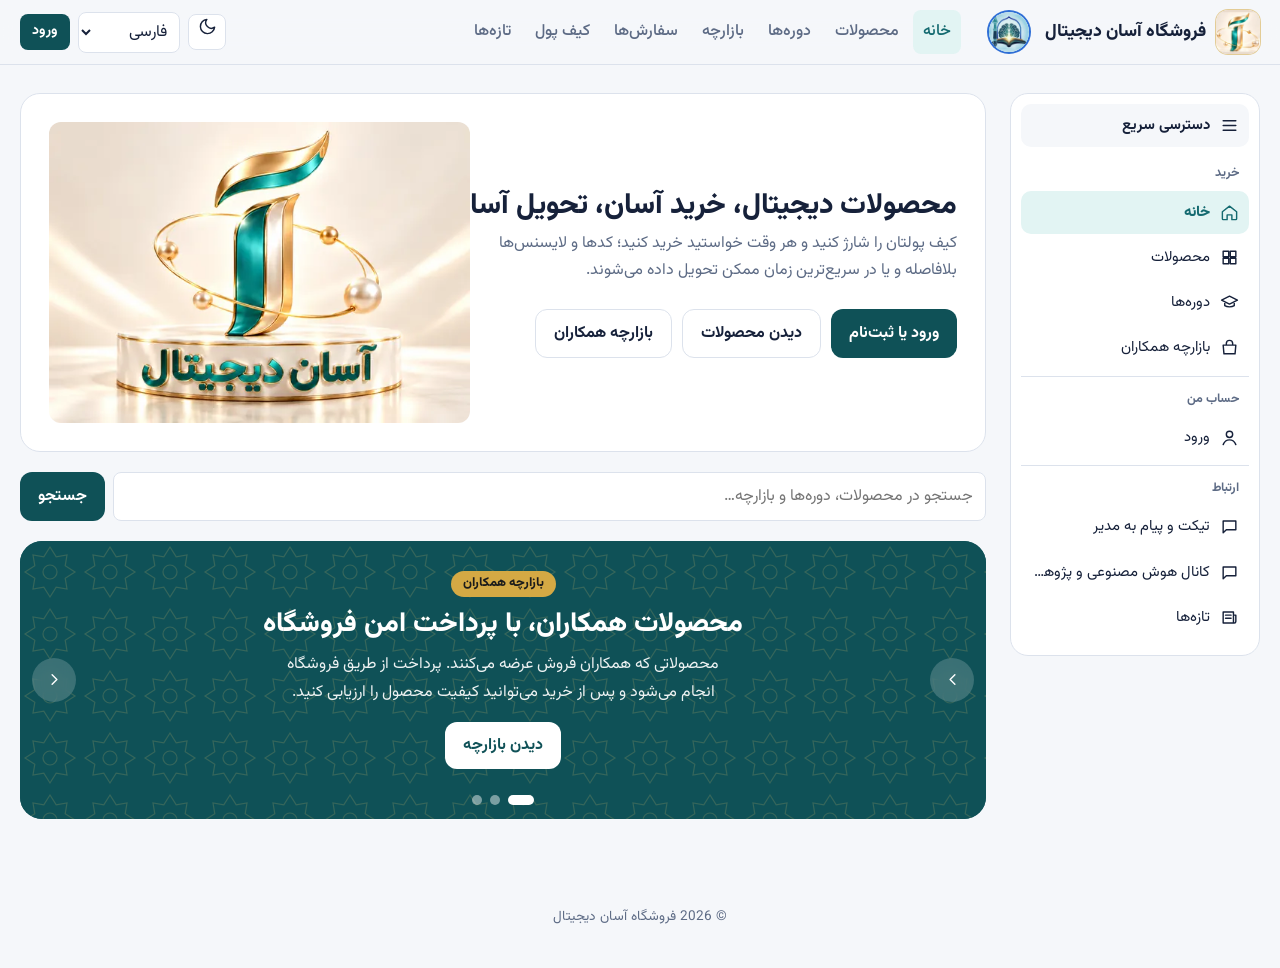
==== commit 1f3e8ae6: "Add files via upload" ====
--- a/index.html
+++ b/index.html
@@ -563,6 +563,46 @@
   .table-wrap{border:0!important;background:transparent!important}
 }
 @media (prefers-reduced-motion:reduce){.pc,.pc:hover,.p-art,.lrow{transition:none;transform:none}.pc:hover .zone::after{animation:none}}
+/* ===== admin nav: tabs (default) ===== */
+.atabs{margin-bottom:18px}
+.atabs-toggle{display:none}
+.atabs-list{display:flex;flex-wrap:wrap;gap:6px}
+.atabs-list a{display:inline-flex;align-items:center;gap:6px;padding:7px 12px;border-radius:999px;border:1px solid var(--line);background:var(--surface);text-decoration:none;color:var(--text);font-size:.9rem;white-space:nowrap}
+.atabs-list a svg{width:16px;height:16px;opacity:.75}
+.atabs-list a.on{background:var(--lapis);color:var(--on-lapis);border-color:var(--lapis)}.atabs-list a .badge{margin:0}
+@media (max-width:700px){
+  .atabs-toggle{display:flex;width:100%;align-items:center;gap:8px;border:1px solid var(--line);background:var(--surface);border-radius:12px;padding:10px 12px;cursor:pointer;color:var(--text)}
+  .atabs-toggle span{margin-inline-start:auto;color:var(--muted);font-size:.85rem}
+  .atabs-list{display:none;grid-template-columns:repeat(3,minmax(0,1fr));gap:6px;margin-top:8px}
+  .atabs.open .atabs-list{display:grid}
+  .atabs-list a{flex-direction:column;border-radius:12px;padding:10px 4px;font-size:.78rem;white-space:normal;text-align:center;position:relative}
+  .atabs-list a .badge{position:absolute;top:4px;inset-inline-end:4px}
+}
+/* ===== admin nav: group menu ===== */
+.mega{display:grid;grid-template-columns:repeat(6,minmax(0,1fr));gap:6px;margin-bottom:6px;position:relative;z-index:20}
+.mega-g{position:relative}
+.mega-b{width:100%;display:flex;align-items:center;justify-content:center;gap:6px;border:1px solid var(--line);background:var(--surface);border-radius:12px;padding:9px 6px;cursor:pointer;font-weight:700;color:var(--text);white-space:nowrap}
+.mega-b i{font-style:normal;color:var(--muted);font-size:.75rem}.mega-b .badge{margin:0}
+.mega-b.on{border-color:var(--lapis);background:var(--firoozeh-soft);color:var(--lapis-2)}
+.mega-p{display:none;position:absolute;top:calc(100% + 6px);inset-inline-start:0;min-width:240px;z-index:30;background:var(--surface);border:1px solid var(--line);border-radius:14px;box-shadow:0 18px 40px rgba(0,0,0,.14);padding:6px;flex-direction:column}
+.mega-g.open .mega-p{display:flex}
+.mega-p a{display:flex;align-items:center;gap:10px;padding:9px 10px;border-radius:10px;text-decoration:none;color:var(--text)}.mega-p a:hover{background:var(--paper)}.mega-p a.on{background:var(--firoozeh-soft);color:var(--lapis-2);font-weight:800}
+.mega-p a .badge{margin-inline-start:auto}
+.crumb{font-size:.85rem;color:var(--muted);margin-bottom:16px}.crumb b{color:var(--text)}
+@media (max-width:700px){.mega{grid-template-columns:repeat(3,minmax(0,1fr))}.mega-g{position:static}.mega-p{top:calc(100% + 6px);inset-inline:0;min-width:0}}
+/* ===== quick search & nav-mode picker ===== */
+.adm-head kbd{font-family:inherit;font-size:.7rem;border:1px solid var(--line);border-radius:5px;padding:0 5px;color:var(--muted)}
+@media (max-width:700px){.adm-head kbd,.adm-head .qs-hint{display:none}}
+.qs-list{display:flex;flex-direction:column;gap:2px;margin-top:10px;max-height:52vh;overflow-y:auto}
+.qs-item{display:flex;align-items:center;gap:10px;border:0;background:transparent;border-radius:10px;padding:9px 10px;cursor:pointer;text-align:start;color:var(--text)}
+.qs-item small{margin-inline-start:auto;color:var(--muted);font-size:.78rem}.qs-item.on,.qs-item:hover{background:var(--firoozeh-soft)}
+.navpick{display:grid;grid-template-columns:repeat(3,minmax(0,1fr));gap:10px}@media (max-width:560px){.navpick{grid-template-columns:minmax(0,1fr)}}
+.navpick label{border:2px solid var(--line);border-radius:14px;padding:10px;cursor:pointer;display:flex;flex-direction:column;gap:6px;position:relative}
+.navpick label:has(input:checked){border-color:var(--firoozeh);background:var(--firoozeh-soft)}.navpick input{position:absolute;opacity:0}.navpick small{color:var(--muted)}
+.np-art{height:54px;border-radius:8px;background:var(--paper);border:1px solid var(--line);display:flex;gap:4px;padding:6px;flex-wrap:wrap;align-content:flex-start}
+.np-art i{display:block;background:var(--line);border-radius:99px}
+.np-tabs i{height:8px;width:26%}.np-side{flex-direction:column;align-items:flex-end}.np-side i{width:30%;height:7px}
+.np-mega i{height:10px;width:20%;border-radius:4px}
 </style>
 </head>
 <body>
@@ -5276,7 +5316,7 @@
 (function adminMenu() {
   const orig = window.menuGroups;
   window.menuGroups = function () {
-    if (!/^#\/admin/.test(location.hash || "") || !S.isAdmin) return orig();
+    if (!/^#\/admin/.test(location.hash || "") || !S.isAdmin || (window.adminNavMode && adminNavMode() !== "side")) return orig();
     const cur = ((location.hash || "").split("/")[2] || "dashboard"), c = S.adminCounts || {};
     const allowed = x => S.isOwner || !OWNER_TABS.includes(x);
     const groups = ADMIN_GROUPS.map(([title, ids]) => ({ title, items: ids.filter(allowed).map(id => ({ href: "#/admin/" + id, label: t("a_" + id), icon: ADMIN_ICONS[id] || QI.gear, badge: c[ADMIN_BADGE[id]] || 0, on: cur === id })) })).filter(g => g.items.length);
@@ -5433,6 +5473,108 @@
 }
 (function patchModalTables() { const orig = window.openModal; window.openModal = function () { orig.apply(this, arguments); const m = document.getElementById("modalIn"); labelTables(m); checkArtFrames(m); }; })();
 </script>
+<script>
+/* =====================================================================
+   Admin navigation: three styles (top tabs = default, side menu, group menu)
+   + quick search (Ctrl+K) available in every style
+   ===================================================================== */
+const ADMIN_NAV_MODES = [["tabs", "تب‌های بالا", "همان حالت قبلی؛ اگر جا نشود دوخطی می‌شود"], ["side", "منوی کناری گروه‌بندی‌شده", "بخش‌ها در منوی سمت راست، به تفکیک گروه"], ["mega", "منوی گروهی بالا", "شش دکمه گروه در یک خط، با پنل کشویی"]];
+function adminNavMode() { const m = S.profile && S.profile.ui_prefs && S.profile.ui_prefs.admin_nav; return ADMIN_NAV_MODES.some(x => x[0] === m) ? m : "tabs"; }
+function allowedTabs() { return ADMIN_TABS.filter(x => S.isOwner || !OWNER_TABS.includes(x)); }
+function tabBadge(id) { const n = (S.adminCounts || {})[ADMIN_BADGE[id]]; return n ? `<span class="badge">${esc(num(n))}</span>` : ""; }
+function groupOf(id) { const g = ADMIN_GROUPS.find(([, ids]) => ids.includes(id)); return g ? g[0] : ""; }
+
+function tabsNav(tab) {
+  const tabs = allowedTabs();
+  return `<nav class="atabs ${S.tabsOpen ? "open" : ""}" aria-label="بخش‌های مدیریت">
+    <button type="button" class="atabs-toggle" data-act="atabs-toggle" aria-expanded="${!!S.tabsOpen}">${qicon(ADMIN_ICONS[tab] || QI.gear)}<b>${esc(t("a_" + tab))}</b><span>همه بخش‌ها ▾</span></button>
+    <div class="atabs-list">${tabs.map(x => `<a href="#/admin/${x}" class="${x === tab ? "on" : ""}">${qicon(ADMIN_ICONS[x] || QI.gear)}<span>${esc(t("a_" + x))}</span>${tabBadge(x)}</a>`).join("")}</div></nav>`;
+}
+function megaNav(tab) {
+  const tabs = allowedTabs(), c = S.adminCounts || {};
+  const groups = ADMIN_GROUPS.map(([title, ids]) => [title, ids.filter(i => tabs.includes(i))]).filter(g => g[1].length);
+  return `<nav class="mega" aria-label="بخش‌های مدیریت">${groups.map(([title, ids], gi) => {
+      const total = ids.reduce((a, i) => a + Number(c[ADMIN_BADGE[i]] || 0), 0), on = ids.includes(tab);
+      return `<div class="mega-g ${S.megaOpen === gi ? "open" : ""}"><button type="button" class="mega-b ${on ? "on" : ""}" data-act="mega-open" data-g="${gi}" aria-expanded="${S.megaOpen === gi}">${esc(title)}${total ? `<span class="badge">${esc(num(total))}</span>` : ""}<i aria-hidden="true">▾</i></button>
+        <div class="mega-p">${ids.map(i => `<a href="#/admin/${i}" class="${i === tab ? "on" : ""}">${qicon(ADMIN_ICONS[i] || QI.gear)}<span>${esc(t("a_" + i))}</span>${tabBadge(i)}</a>`).join("")}</div></div>`;
+    }).join("")}</nav><div class="crumb">${esc(groupOf(tab))} › <b>${esc(t("a_" + tab))}</b></div>`;
+}
+V.admin = async (tab) => {
+  const tabs = allowedTabs();
+  tab = tabs.includes(tab) ? tab : "dashboard";
+  const [body, cnt] = await Promise.all([A[tab](), sb.rpc("admin_counts")]);
+  S.adminCounts = cnt.data || S.adminCounts; S._acAt = Date.now();
+  const mode = adminNavMode();
+  const head = `<div class="row-head adm-head"><h1>${esc(t("a_" + tab))} <span class="tag info" style="vertical-align:middle">${esc(t("r_" + S.role))}</span></h1>
+    <div class="btnrow" style="align-items:center"><button type="button" class="btn alt sm" data-act="qs-open" aria-label="جستجوی سریع بخش‌ها" title="جستجوی سریع (Ctrl+K)">${qicon(QI.search)}<span class="qs-hint">جستجو</span><kbd>Ctrl K</kbd></button>
+    <button type="button" class="btn alt sm" data-act="nav-mode" aria-label="شکل منوی مدیریت" title="شکل منوی مدیریت">${qicon("M3 3h18v18H3zM3 9h18M9 21V9")}</button>
+    ${mode === "side" ? `<button type="button" class="btn alt sm adm-sections" data-act="drawer-open">${qicon("M4 6h16M4 12h16M4 18h16")}بخش‌ها</button>` : ""}</div></div>`;
+  const nav = mode === "tabs" ? tabsNav(tab) : mode === "mega" ? megaNav(tab) : "";
+  S.tabsOpen = false; S.megaOpen = null;
+  return head + nav + body;
+};
+for (const r of ROUTES) if (r[0].source.includes("admin")) r[1] = V.admin;
+ACT["atabs-toggle"] = el => { const n = el.closest(".atabs"); const open = !n.classList.contains("open"); n.classList.toggle("open", open); el.setAttribute("aria-expanded", open); };
+ACT["mega-open"] = el => {
+  const g = el.closest(".mega-g"), was = g.classList.contains("open");
+  document.querySelectorAll(".mega-g.open").forEach(x => { x.classList.remove("open"); x.querySelector(".mega-b").setAttribute("aria-expanded", "false"); });
+  if (!was) { g.classList.add("open"); el.setAttribute("aria-expanded", "true"); }
+};
+document.addEventListener("click", e => { if (!e.target.closest(".mega-g")) document.querySelectorAll(".mega-g.open").forEach(x => x.classList.remove("open")); });
+document.addEventListener("keydown", e => { if (e.key === "Escape") document.querySelectorAll(".mega-g.open").forEach(x => x.classList.remove("open")); });
+
+/* choose the menu style (saved per admin account) */
+ACT["nav-mode"] = () => {
+  const cur = adminNavMode();
+  openModal("شکل منوی مدیریت", `<div class="navpick">${ADMIN_NAV_MODES.map(([k, l, d], i) => `<label><input type="radio" name="navmode" value="${k}" ${k === cur ? "checked" : ""}>
+    <span class="np-art np-${k}" aria-hidden="true"><i></i><i></i><i></i><i></i></span><b>${esc(l)}${i === 0 ? " (پیش‌فرض)" : ""}</b><small>${esc(d)}</small></label>`).join("")}</div>
+    <p class="hint">این انتخاب فقط برای حساب شما ذخیره می‌شود.</p>`,
+    `<button class="btn alt" data-act="close-modal">${esc(t("cancel"))}</button><button class="btn" data-act="nav-mode-save">${esc(t("save"))}</button>`);
+};
+ACT["nav-mode-save"] = async () => {
+  const v = document.querySelector('input[name="navmode"]:checked')?.value || "tabs";
+  const prefs = Object.assign({}, (S.profile && S.profile.ui_prefs) || {}, { admin_nav: v });
+  if (S.profile) S.profile.ui_prefs = prefs;
+  closeModal();
+  await sb.from("profiles").update({ ui_prefs: prefs }).eq("id", S.session.user.id);
+  toast("شکل منو ذخیره شد"); renderChrome(); render();
+};
+
+/* ----- quick search (Ctrl+K) ----- */
+const QS_ACTIONS = [["افزودن محصول جدید", "products", "a-product"], ["ساخت تخفیف مناسبتی", "discounts", "a-camp"], ["ساخت کد تخفیف", "discounts", "a-coupon"],
+  ["دوره جدید", "courses", "a-course"], ["بنر جدید", "banners", "bn-edit"], ["خبر جدید در تازه‌ها", "updates", "a-upd"], ["ورود کد به انبار", "stock", null], ["دانلود نسخه پشتیبان", "settings", null]];
+function qsItems(q) {
+  const tabs = allowedTabs(), n = s => toEn(String(s || "")).toLowerCase().replace(/ي/g, "ی").replace(/ك/g, "ک");
+  const all = tabs.map(id => ({ label: t("a_" + id), sub: groupOf(id), href: "#/admin/" + id, icon: ADMIN_ICONS[id] || QI.gear }))
+    .concat(QS_ACTIONS.filter(a => tabs.includes(a[1])).map(([l, tab, act]) => ({ label: l, sub: "اقدام سریع", href: "#/admin/" + tab, act, icon: "M12 5v14M5 12h14" })));
+  const k = n(q).trim();
+  return k ? all.filter(x => n(x.label + " " + x.sub).includes(k)) : all;
+}
+function qsList(q) {
+  const items = qsItems(q); S.qsItems = items; S.qsIdx = 0;
+  return items.length ? items.map((x, i) => `<button type="button" class="qs-item ${i === 0 ? "on" : ""}" data-act="qs-go" data-i="${i}">${qicon(x.icon)}<span>${esc(x.label)}</span><small>${esc(x.sub)}</small></button>`).join("") : `<p class="hint" style="padding:10px">چیزی پیدا نشد.</p>`;
+}
+ACT["qs-open"] = () => {
+  openModal("جستجوی سریع", `<input class="input" id="qsInput" placeholder="نام بخش یا کار… مثلاً «پرداخت» یا «کد تخفیف»" autocomplete="off" aria-label="جستجوی بخش‌ها"><div class="qs-list" id="qsList" role="listbox">${qsList("")}</div>`, "");
+  setTimeout(() => document.getElementById("qsInput")?.focus(), 30);
+};
+ACT["qs-go"] = el => { const it = S.qsItems[+el.dataset.i]; if (!it) return; closeModal(); S.pendingAct = it.act || null; if (location.hash === it.href) render(); else location.hash = it.href; };
+document.addEventListener("input", e => { if (e.target.id === "qsInput") document.getElementById("qsList").innerHTML = qsList(e.target.value); });
+document.addEventListener("keydown", e => {
+  if ((e.ctrlKey || e.metaKey) && (e.key === "k" || e.key === "K" || e.key === "ل") && S.isAdmin) { e.preventDefault(); ACT["qs-open"](); return; }
+  if (e.target.id !== "qsInput") return;
+  const btns = [...document.querySelectorAll("#qsList .qs-item")]; if (!btns.length) return;
+  if (e.key === "ArrowDown" || e.key === "ArrowUp") { e.preventDefault(); S.qsIdx = (S.qsIdx + (e.key === "ArrowDown" ? 1 : -1) + btns.length) % btns.length; btns.forEach((b, i) => b.classList.toggle("on", i === S.qsIdx)); btns[S.qsIdx].scrollIntoView({ block: "nearest" }); }
+  if (e.key === "Enter") { e.preventDefault(); btns[S.qsIdx].click(); }
+});
+(function runPendingAct() {
+  const orig = window.render;
+  window.render = async function () {
+    await orig();
+    if (S.pendingAct && ACT[S.pendingAct]) { const a = S.pendingAct; S.pendingAct = null; try { await ACT[a]({ dataset: { id: "" }, closest: () => null }); } catch (e) {} }
+  };
+})();
+</script>
 
 </body>
 </html>
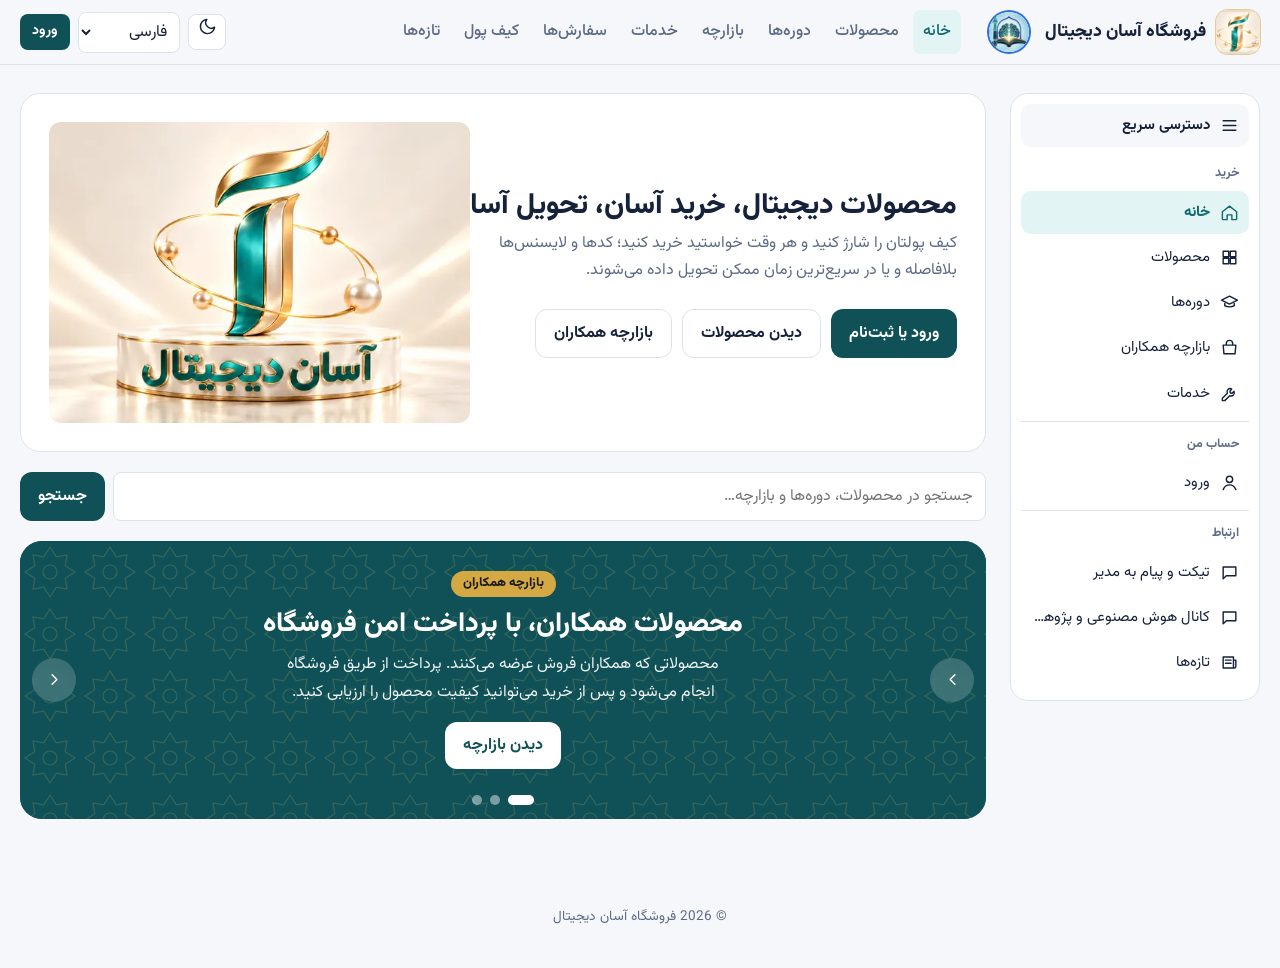
==== commit 4abc38eb: "Add files via upload" ====
--- a/index.html
+++ b/index.html
@@ -456,6 +456,9 @@
 .pgrid2.mosaic{grid-template-columns:repeat(4,minmax(0,1fr))}.pgrid2.mosaic>:first-child{grid-column:span 2;grid-row:span 2}
 @media (max-width:700px){.pgrid2.mosaic{grid-template-columns:repeat(2,minmax(0,1fr))}.pgrid2.mosaic>:first-child{grid-row:span 1}}
 .pgrid.as-list{grid-template-columns:minmax(0,1fr)}
+.pgrid.mosaic{grid-template-columns:repeat(4,minmax(0,1fr))}.pgrid.mosaic>:first-child{grid-column:span 2;grid-row:span 2}
+@media (max-width:700px){.pgrid.mosaic{grid-template-columns:repeat(2,minmax(0,1fr))}.pgrid.mosaic>:first-child{grid-row:span 1}}
+.view-reset{padding:4px 9px!important;line-height:1}
 .pc{position:relative;display:flex;flex-direction:column;text-decoration:none;color:var(--text);background:var(--surface);border-radius:22px;overflow:hidden;border:1px solid #ECE3CF;box-shadow:0 6px 18px rgba(15,81,87,.08);transition:transform .35s cubic-bezier(.2,.8,.2,1),box-shadow .35s,border-color .35s}
 .pc:hover,.pc:focus-visible{transform:translateY(-8px);box-shadow:0 26px 48px rgba(15,81,87,.2)}
 .zone{position:relative;aspect-ratio:1/.92;display:flex;align-items:flex-end;justify-content:center;overflow:hidden}
@@ -603,6 +606,83 @@
 .np-art i{display:block;background:var(--line);border-radius:99px}
 .np-tabs i{height:8px;width:26%}.np-side{flex-direction:column;align-items:flex-end}.np-side i{width:30%;height:7px}
 .np-mega i{height:10px;width:20%;border-radius:4px}
+/* ===== dashboard v2 ===== */
+.db-head{display:flex;flex-wrap:wrap;gap:8px;align-items:center;justify-content:flex-end;margin-bottom:14px}
+.db-vs{display:inline-flex;flex-wrap:wrap;border:1px solid var(--line);border-radius:12px;overflow:hidden;background:var(--surface)}
+.db-vs button{border:0;background:transparent;padding:7px 12px;cursor:pointer;font-size:.86rem;color:var(--muted)}.db-vs button.on{background:var(--firoozeh-soft);color:var(--lapis-2);font-weight:800}
+.db-today{background:var(--surface);border:1px solid var(--line);border-radius:18px;padding:12px 14px;display:flex;flex-wrap:wrap;gap:8px;align-items:center;margin-bottom:14px}
+.db-tt{font-weight:800;margin-inline-end:6px}.db-done{color:var(--ok);font-weight:800}
+.db-todo{display:inline-flex;align-items:center;gap:8px;background:#FFF6E3;border:1px solid #F1D9A2;border-radius:12px;padding:6px 8px 6px 6px;color:#3A2A08}
+.db-todo b{font-size:1.05rem;color:#8A5A10}.db-todo span{font-size:.88rem}
+.db-todo button{border:0;background:var(--lapis);color:var(--on-lapis);border-radius:9px;padding:5px 12px;font-weight:800;cursor:pointer;font-size:.82rem}
+.db-todo.red{background:#FBEBE7;border-color:#EDC2B7}.db-todo.red b{color:var(--danger)}
+@media (max-width:560px){.db-today{display:grid;grid-template-columns:repeat(2,minmax(0,1fr));gap:6px}.db-tt{grid-column:1/-1}.db-todo{display:grid;grid-template-columns:auto minmax(0,1fr);gap:2px 6px;padding:8px}.db-todo span{font-size:.78rem;line-height:1.4}.db-todo button{grid-column:1/-1;width:100%}}
+.db-grp{background:var(--surface);border:1px solid var(--line);border-radius:18px;padding:12px 14px;margin-bottom:12px}
+.db-pins{border-color:#E3CF9A;background:color-mix(in srgb,#FFF8E6 55%,var(--surface))}
+.db-ghd{display:flex;align-items:center;gap:8px;flex-wrap:wrap}.db-ghd h2{margin:0;font-size:1.02rem}
+.db-sum{background:var(--saffron);color:#1b1b1b;border-radius:99px;min-width:22px;height:22px;font-size:.75rem;font-weight:800;display:grid;place-items:center;padding:0 6px}
+.db-quick{display:flex;flex-wrap:wrap;gap:6px;margin-inline-start:8px}
+.db-q{border:1px dashed var(--firoozeh);background:transparent;color:var(--lapis-2);border-radius:99px;padding:3px 11px;font-size:.8rem;font-weight:700;cursor:pointer}.db-q:hover{background:var(--firoozeh-soft)}
+.db-ctl{margin-inline-start:auto;display:flex;gap:4px}
+.db-ctl>button:not(.btn){width:32px;height:32px;border-radius:9px;border:1px solid var(--line);background:var(--surface);cursor:pointer;display:grid;place-items:center;font-size:.8rem;color:var(--text)}
+.db-ctl button:disabled{opacity:.35;cursor:default}
+.db-body{margin-top:10px}.db-grp.closed .db-body{display:none}.db-grp.closed .db-tg{transform:rotate(180deg)}
+@media (max-width:700px){.db-quick{order:5;flex-basis:100%;margin:6px 0 0}}
+.db-it{position:relative;color:var(--text);cursor:pointer;text-decoration:none}
+.db-star{position:absolute;top:6px;inset-inline-end:6px;border:0;background:transparent;cursor:pointer;font-size:1.05rem;color:#B5C3C4;width:30px;height:30px;border-radius:8px;z-index:2}
+.db-star.on{color:var(--saffron)}.db-star:hover{background:var(--paper)}
+.db-ibox{display:grid;place-items:center;border-radius:14px;color:#fff;flex-shrink:0;position:relative}
+.db-bd{background:var(--saffron);color:#1b1b1b;border-radius:99px;min-width:20px;height:20px;font-size:.72rem;font-weight:800;display:grid;place-items:center;padding:0 5px}
+.db-stat{font-size:.82rem;color:var(--muted)}.db-stat.warn{color:#8A5A10;font-weight:700}
+.db-acts{display:flex;flex-wrap:wrap;gap:6px;margin-top:auto}
+.db-act{border:0;background:var(--firoozeh-soft);color:var(--lapis-2);border-radius:9px;padding:5px 11px;font-weight:800;cursor:pointer;font-size:.82rem}.db-act:hover{background:var(--lapis);color:var(--on-lapis)}
+.db-s-icons{display:grid;grid-template-columns:repeat(auto-fill,minmax(96px,1fr));gap:10px}
+.db-s-icons .db-it{display:flex;flex-direction:column;align-items:center;gap:4px;text-align:center;padding:8px 4px;border-radius:14px}.db-s-icons .db-it:hover{background:var(--paper)}
+.db-s-icons .db-ibox{width:58px;height:58px;border-radius:50%}.db-s-icons .db-ibox .db-bd{position:absolute;top:-4px;inset-inline-end:-6px}
+.db-s-icons .db-nm{font-weight:700;font-size:.86rem;line-height:1.4}.db-s-icons .db-stat{font-size:.74rem}.db-s-icons .db-star{top:0;inset-inline-end:auto;inset-inline-start:2px;width:26px;height:26px;font-size:.9rem}.db-s-icons .db-acts{display:none}
+.db-s-cards{display:grid;grid-template-columns:repeat(auto-fill,minmax(230px,1fr));gap:10px}
+.db-s-cards .db-it{display:flex;flex-direction:column;gap:8px;border:1px solid var(--line);border-radius:16px;padding:12px;background:var(--surface);transition:transform .2s,box-shadow .2s}
+.db-s-cards .db-it:hover{transform:translateY(-3px);box-shadow:0 12px 26px rgba(15,81,87,.12)}
+.db-top{display:flex;align-items:center;gap:10px;padding-inline-end:28px}.db-s-cards .db-ibox{width:44px;height:44px}.db-s-cards .db-nm{font-weight:800}
+.db-s-mosaic{display:grid;grid-template-columns:repeat(4,minmax(0,1fr));grid-auto-rows:minmax(96px,auto);gap:10px}
+.db-s-mosaic .db-it{border-radius:16px;padding:12px;display:flex;flex-direction:column;gap:6px;color:#fff;overflow:hidden}
+.db-s-mosaic .db-ibox{width:38px;height:38px;background:rgba(255,255,255,.18)!important}.db-s-mosaic .db-stat{color:rgba(255,255,255,.9)}.db-s-mosaic .db-stat.warn{color:#FFE29A}.db-s-mosaic .db-nm{font-weight:800}
+.db-s-mosaic .db-it.big{grid-column:span 2;grid-row:span 2}.db-s-mosaic .db-it.big .db-nm{font-size:1.25rem}.db-s-mosaic .db-it.big .db-ibox{width:54px;height:54px}
+.db-s-mosaic .db-act{background:rgba(255,255,255,.95);color:#142326}.db-s-mosaic .db-it:not(.big) .db-acts{display:none}
+.db-s-mosaic .db-star{color:rgba(255,255,255,.65)}.db-s-mosaic .db-star.on{color:#FFE29A}.db-s-mosaic .db-bd{position:absolute;top:10px;inset-inline-end:42px}
+@media (max-width:700px){.db-s-mosaic{grid-template-columns:repeat(2,minmax(0,1fr))}.db-s-mosaic .db-it.big{grid-row:span 1}}
+.db-s-list{display:flex;flex-direction:column}
+.db-s-list .db-it{display:flex;align-items:center;gap:10px;padding:8px 6px;border-bottom:1px solid var(--line);flex-wrap:wrap}.db-s-list .db-it:last-child{border-bottom:0}.db-s-list .db-it:hover{background:var(--paper)}
+.db-s-list .db-ibox{width:34px;height:34px;border-radius:10px}.db-s-list .db-nm{font-weight:700;min-width:120px}.db-s-list .db-stat{flex:1;min-width:0}.db-s-list .db-star{position:static}.db-s-list .db-acts{margin:0}
+@media (max-width:560px){.db-s-list .db-stat{flex-basis:100%;order:5;padding-inline-start:44px}.db-s-list .db-nm{flex:1;min-width:0}.db-s-list .db-acts{order:6;padding-inline-start:44px}}
+.db-rep{background:var(--surface);border:1px solid var(--line);border-radius:18px;padding:12px 14px}
+.db-rep summary{cursor:pointer;font-weight:800;list-style:none;display:flex;align-items:center}.db-rep summary::-webkit-details-marker{display:none}
+.db-rep summary::after{content:"▾";margin-inline-start:auto;color:var(--muted)}.db-rep[open] summary::after{content:"▴"}
+.pe-h{font-size:.95rem;margin:0 0 8px}.pe-list{display:flex;flex-direction:column;gap:6px;margin-bottom:12px}
+.pe-row{display:flex;align-items:center;gap:10px;border:1px solid var(--line);border-radius:12px;padding:6px 10px}
+.pe-ic{width:32px;height:32px;border-radius:9px;background:var(--firoozeh-soft);color:var(--lapis-2);display:grid;place-items:center;flex-shrink:0}
+.pe-l{flex:1;display:flex;flex-direction:column;line-height:1.4}.pe-l small{color:var(--muted);font-size:.75rem}
+.pe-mv{display:flex;gap:2px}.pe-mv button{border:1px solid var(--line);background:var(--surface);border-radius:6px;width:28px;height:28px;cursor:pointer;color:var(--text)}.pe-mv button:disabled{opacity:.35}
+.pe-add summary{cursor:pointer;font-weight:800;margin:6px 0}
+@media (prefers-reduced-motion:reduce){.db-s-cards .db-it,.db-s-cards .db-it:hover{transition:none;transform:none}}
+/* ===== services marketplace ===== */
+.anon-warn{color:var(--danger);font-size:.82rem;font-weight:700;min-height:0}.anon-warn:empty{display:none}
+.bad-input{border-color:var(--danger)!important;box-shadow:0 0 0 3px rgba(194,65,45,.15)}
+.sv-detail{display:grid;grid-template-columns:minmax(0,1.3fr) minmax(0,1fr);gap:20px;align-items:start}@media (max-width:860px){.sv-detail{grid-template-columns:minmax(0,1fr)}}
+.sv-port{display:grid;grid-template-columns:repeat(auto-fill,minmax(130px,1fr));gap:8px;align-items:start}.sv-pimg img{width:100%;aspect-ratio:1;object-fit:cover;border-radius:12px;border:1px solid var(--line)}
+.sv-pk{display:flex;flex-direction:column;gap:8px;margin-bottom:12px}
+.sv-pk label{display:grid;grid-template-columns:auto minmax(0,1fr) auto;gap:2px 10px;align-items:center;border:2px solid var(--line);border-radius:14px;padding:10px 12px;cursor:pointer}
+.sv-pk label:has(input:checked){border-color:var(--firoozeh);background:var(--firoozeh-soft)}.sv-pk small{grid-column:2/-1;color:var(--muted)}.sv-pk span{font-weight:900;color:var(--lapis-2);white-space:nowrap}
+.sv-steps{list-style:none;display:flex;flex-wrap:wrap;gap:6px;padding:0;margin:10px 0 14px}
+.sv-steps li{display:flex;align-items:center;gap:6px;font-size:.8rem;color:var(--muted);border:1px solid var(--line);border-radius:99px;padding:3px 10px 3px 4px}
+.sv-steps i{font-style:normal;width:20px;height:20px;border-radius:50%;display:grid;place-items:center;background:var(--line);font-size:.72rem;font-weight:800;color:var(--text)}
+.sv-steps li.done{color:var(--ok);border-color:#B9E2CC}.sv-steps li.done i{background:var(--ok);color:#fff}.sv-steps li.cur{color:var(--lapis-2);border-color:var(--firoozeh);font-weight:800}.sv-steps li.cur i{background:var(--firoozeh);color:#fff}
+.signs.three{grid-template-columns:repeat(3,minmax(0,1fr))}@media (max-width:560px){.signs.three{grid-template-columns:minmax(0,1fr)}}
+.pk-row{display:grid;grid-template-columns:minmax(0,2fr) minmax(0,1fr) 70px 70px auto;gap:6px;margin-bottom:8px;padding-bottom:8px;border-bottom:1px dashed var(--line)}
+.pk-row .pk-desc{grid-column:1/-1}.pk-row .anon-warn{grid-column:1/-1}
+@media (max-width:560px){.pk-row{grid-template-columns:minmax(0,1fr) minmax(0,1fr)}.pk-row>input[name="pk_name"]{grid-column:1/-1}}
+.admin-tabs-inline{display:flex;flex-wrap:wrap;gap:6px;margin:6px 0 16px}.admin-tabs-inline a{padding:7px 12px;border-radius:99px;border:1px solid var(--line);background:var(--surface);text-decoration:none;color:var(--text);font-size:.9rem}
+.admin-tabs-inline a.on{background:var(--lapis);color:var(--on-lapis);border-color:var(--lapis)}
 </style>
 </head>
 <body>
@@ -5119,7 +5199,7 @@
 function homeLayout() { const h = S.settings && Array.isArray(S.settings.home_layout) ? S.settings.home_layout : null; if (!h) return JSON.parse(JSON.stringify(HOME_DEFAULT));
   const ids = h.map(x => x.id); return h.concat(HOME_DEFAULT.filter(d => !ids.includes(d.id)).map(d => ({ ...d, on: 0 }))); }
 function cardStyle() { const s = S.settings && S.settings.card_style; return CARD_STYLES.some(c => c[0] === s) ? s : "classic"; }
-S.listMode = (() => { try { return localStorage.getItem("asan-list") || "grid"; } catch (e) { return "grid"; } })();
+S.listMode = (() => { try { return localStorage.getItem("asan-view") || ""; } catch (e) { return ""; } })();   // "" = the store's own layout
 
 /* ----- product art: real image if uploaded, otherwise a glossy tile with the first letter ----- */
 const ART_COLORS = [["#5B3FD9", "#9C6BFF"], ["#E2463A", "#FF8A5B"], ["#0F8C95", "#3FD1C9"], ["#1E6BD6", "#5FB0FF"], ["#1F9D55", "#5DDB8E"], ["#C7881A", "#F2C14E"], ["#7A4BC2", "#B58CF2"], ["#D23B87", "#FF7FBF"]];
@@ -5174,19 +5254,22 @@
 }
 function itemsBlock(items, style, cols, isCourse) {
   if (!items.length) return "";
-  if (S.listMode === "list" && style !== "icons") style = "list";
+  if (S.listMode && style !== "icons") style = S.listMode === "grid" ? "cards" : S.listMode;
   if (style === "list") return `<div class="lrows">${items.map(x => lrow(x, isCourse)).join("")}</div>`;
   const render = isCourse ? ccard : pcard;
   return `<div class="pgrid2 ${style === "mosaic" ? "mosaic" : ""}" style="--cols:${cols || 4}">${(style === "mosaic" ? items.slice(0, 5) : items).map(render).join("")}</div>`;
 }
-function viewToggle() {
-  return `<div class="mini-seg" role="group" aria-label="نوع نمایش"><button type="button" class="${S.listMode !== "list" ? "on" : ""}" data-act="list-mode" data-m="grid">کارتی</button><button type="button" class="${S.listMode === "list" ? "on" : ""}" data-act="list-mode" data-m="list">فهرستی</button></div>`;
+function viewToggle(storeStyle) {
+  const eff = S.listMode ? (S.listMode === "grid" ? "cards" : S.listMode) : (storeStyle || "cards");
+  const b = (m, st, l) => `<button type="button" class="${eff === st ? "on" : ""}" data-act="list-mode" data-m="${m}" aria-pressed="${eff === st}">${l}</button>`;
+  return `<div class="mini-seg" role="group" aria-label="نوع نمایش">${b("grid", "cards", "کارتی")}${b("mosaic", "mosaic", "کاشی‌کاری")}${b("list", "list", "فهرستی")}</div>` +
+    (S.listMode ? `<button type="button" class="btn sm alt view-reset" data-act="list-mode" data-m="" title="بازگشت به چیدمان فروشگاه" aria-label="بازگشت به چیدمان فروشگاه">↺</button>` : "");
 }
 function homeSection(title, body, href, toggle, cls) {
   if (!body) return "";
-  return `<section class="section ${cls || ""}"><div class="row-head"><h2>${esc(title)}</h2><div class="btnrow" style="align-items:center">${toggle ? viewToggle() : ""}${href ? `<a class="link" href="${href}">${esc(t("allOf"))}</a>` : ""}</div></div>${body}</section>`;
-}
-ACT["list-mode"] = el => { S.listMode = el.dataset.m; try { localStorage.setItem("asan-list", S.listMode); } catch (e) {} render(); };
+  return `<section class="section ${cls || ""}"><div class="row-head"><h2>${esc(title)}</h2><div class="btnrow" style="align-items:center">${toggle ? viewToggle(toggle === true ? "cards" : toggle) : ""}${href ? `<a class="link" href="${href}">${esc(t("allOf"))}</a>` : ""}</div></div>${body}</section>`;
+}
+ACT["list-mode"] = el => { S.listMode = el.dataset.m || ""; try { S.listMode ? localStorage.setItem("asan-view", S.listMode) : localStorage.removeItem("asan-view"); } catch (e) {} render(); };
 
 /* ----- configurable home ----- */
 const PSEL2 = "id,slug,name,name_i18n,image_url,is_demo,is_featured,category_id,vendor_id,sort,categories(name,name_i18n),product_variants(price,is_active)";
@@ -5214,15 +5297,15 @@
   for (const s of homeLayout()) {
     if (!s.on) continue;
     if (s.id === "slider") out.push(`<div class="slider-slot"></div>`);
-    if (s.id === "featured") out.push(homeSection(t("featuredTitle"), itemsBlock(store.filter(p => p.is_featured).slice(0, s.style === "mosaic" ? 5 : 12), s.style, s.cols), "#/products", true));
+    if (s.id === "featured") out.push(homeSection(t("featuredTitle"), itemsBlock(store.filter(p => p.is_featured).slice(0, s.style === "mosaic" ? 5 : 12), s.style, s.cols), "#/products", s.style || "cards"));
     if (s.id === "cats" && C.length) {
       const items = C.map(c => ({ ...c, name: c.name }));
       out.push(homeSection(t("courses") && "دسته‌ها", s.style === "list"
         ? `<div class="lrows">${items.map(c => `<a class="lrow" href="#/category/${encodeURIComponent(c.slug)}">${artHtml(c, loc(c, "name"))}<div class="lt"><b>${esc(loc(c, "name"))}</b><span>${esc(num(store.filter(p => p.category_id === c.id).length))} محصول</span></div></a>`).join("")}</div>`
         : `<div class="cat-icons">${items.map(c => `<a class="cat-ic" href="#/category/${encodeURIComponent(c.slug)}">${artHtml(c, loc(c, "name"))}<span>${esc(loc(c, "name"))}</span></a>`).join("")}</div>`, "#/products"));
     }
-    if (s.id === "products") for (const g of groupByCat(store, C)) out.push(homeSection(g.c ? loc(g.c, "name") : t("otherProducts"), itemsBlock(g.items.slice(0, (s.cols || 4) * 2), s.style, s.cols), g.c ? "#/category/" + encodeURIComponent(g.c.slug) : "#/products", true));
-    if (s.id === "courses") out.push(homeSection("🎓 " + t("courses"), itemsBlock(crs.data || [], s.style, s.cols, true), "#/courses"));
+    if (s.id === "products") for (const g of groupByCat(store, C)) out.push(homeSection(g.c ? loc(g.c, "name") : t("otherProducts"), itemsBlock(g.items.slice(0, (s.cols || 4) * 2), s.style, s.cols), g.c ? "#/category/" + encodeURIComponent(g.c.slug) : "#/products", s.style || "cards"));
+    if (s.id === "courses") out.push(homeSection("🎓 " + t("courses"), itemsBlock(crs.data || [], s.style, s.cols, true), "#/courses", s.style || "cards"));
     if (s.id === "updates" && (upd.data || []).length) out.push(homeSection(t("latest"), (upd.data || []).map(updCard).join(""), "#/updates"));
     if (s.id === "bazaar" && vendor.length) {
       const groups = groupByCat(vendor, C);
@@ -5262,7 +5345,7 @@
   window.render = async function () {
     await oRender();
     const app = document.getElementById("app"); if (!app) return;
-    if (S.listMode === "list") app.querySelectorAll(".pgrid").forEach(g => g.classList.add("as-list"));
+    app.querySelectorAll(".pgrid").forEach(g => { g.classList.toggle("as-list", S.listMode === "list"); g.classList.toggle("mosaic", S.listMode === "mosaic"); });
     checkArtFrames(app); labelTables(app);
   };
 })();
@@ -5575,6 +5658,642 @@
   };
 })();
 </script>
+<script>
+/* =====================================================================
+   Admin dashboard v2: today's tasks · my quick access (editable)
+   grouped rows with each section's key actions · 4 view styles · reports
+   ===================================================================== */
+const DB_ACTIONS = {
+  "deliver":      ["تحویل سفارش‌ها", "orders", null, QI.box],
+  "review-pay":   ["بررسی فیش‌ها", "payments", null, QI.card],
+  "answer-tk":    ["پاسخ تیکت‌ها", "tickets", null, QI.chat],
+  "new-product":  ["افزودن محصول", "products", "a-product", "M12 5v14M5 12h14"],
+  "edit-products":["ویرایش محصولات", "products", null, QI.grid],
+  "new-cat":      ["دسته جدید", "categories", "a-cat", "M12 5v14M5 12h14"],
+  "add-stock":    ["ورود کد به انبار", "stock", null, QI.box],
+  "new-banner":   ["بنر جدید", "banners", "bn-edit", "M12 5v14M5 12h14"],
+  "new-course":   ["دوره جدید", "courses", "a-course", "M12 5v14M5 12h14"],
+  "review-regs":  ["بررسی ثبت‌نام‌ها", "regs", null, QI.form],
+  "aff-requests": ["درخواست‌های همکاری", "affiliates", null, QI.hands],
+  "proposals":    ["پیشنهادها و شکایت‌ها", "vendors", null, QI.shop],
+  "new-camp":     ["تخفیف مناسبتی جدید", "discounts", "a-camp", "M12 5v14M5 12h14"],
+  "new-coupon":   ["کد تخفیف جدید", "discounts", "a-coupon", "M12 5v14M5 12h14"],
+  "new-update":   ["خبر جدید", "updates", "a-upd", "M12 5v14M5 12h14"],
+  "manage-users": ["مدیریت کاربران", "users", null, QI.users],
+  "new-level":    ["سطح جدید", "levels", "a-lvl", "M12 5v14M5 12h14"],
+  "edit-layout":  ["تغییر چیدمان سایت", "layout", null, "M3 3h18v18H3zM3 9h18M9 21V9"],
+  "backup":       ["پشتیبان‌گیری و تنظیمات", "settings", null, "M12 15a3 3 0 100-6 3 3 0 000 6zM4 12h2M18 12h2M12 4v2M12 18v2"] };
+const DB_GROUPS = [
+  ["sales", "فروش", "#0F5157", "orders", [["orders", ["deliver"]], ["payments", ["review-pay"]], ["tickets", ["answer-tk"]]], ["review-pay", "deliver", "answer-tk"]],
+  ["catalog", "کالا", "#1E6BD6", "products", [["products", ["new-product", "edit-products"]], ["categories", ["new-cat"]], ["stock", ["add-stock"]], ["banners", ["new-banner"]]], ["new-product", "new-cat", "add-stock", "new-banner"]],
+  ["edu", "آموزش", "#7A4BC2", "courses", [["courses", ["new-course"]], ["regs", ["review-regs"]]], ["new-course", "review-regs"]],
+  ["partners", "همکاران", "#B5651D", "vendors", [["affiliates", ["aff-requests"]], ["vendors", ["proposals"]]], ["aff-requests", "proposals"]],
+  ["marketing", "بازاریابی", "#C81E3A", "discounts", [["discounts", ["new-camp", "new-coupon"]], ["updates", ["new-update"]]], ["new-camp", "new-coupon", "new-update"]],
+  ["system", "سیستم", "#3D5A5E", "users", [["users", ["manage-users"]], ["levels", ["new-level"]], ["layout", ["edit-layout"]], ["settings", ["backup"]]], ["new-level", "backup", "edit-layout"]]];
+const DB_STYLES = [["auto", "خودکار"], ["icons", "آیکونی"], ["cards", "کارتی"], ["mosaic", "کاشی‌کاری"], ["list", "فهرستی"]];
+const DB_DEFAULT = { style: "auto", pins: ["a:new-product", "s:orders", "s:payments"], closed: {}, order: DB_GROUPS.map(g => g[0]), reports: false };
+function dbPrefs() { const p = S.profile && S.profile.ui_prefs && S.profile.ui_prefs.dash2; const d = JSON.parse(JSON.stringify(DB_DEFAULT)); if (!p) return d;
+  const o = Object.assign(d, p); o.order = o.order.filter(id => DB_GROUPS.some(g => g[0] === id)).concat(DB_GROUPS.map(g => g[0]).filter(id => !o.order.includes(id))); return o; }
+async function dbSave(p) { const prefs = Object.assign({}, (S.profile && S.profile.ui_prefs) || {}, { dash2: p }); if (S.profile) S.profile.ui_prefs = prefs; await sb.from("profiles").update({ ui_prefs: prefs }).eq("id", S.session.user.id); }
+const dbOk = tab => S.isOwner || !OWNER_TABS.includes(tab);
+function dbStyle(p) { if (p.style !== "auto") return p.style; return innerWidth <= 700 ? "icons" : "cards"; }
+function dbStat(id, D, K) {
+  const n = x => num(x || 0);
+  return { orders: [n(D.orders_month) + " سفارش این ماه" + (D.to_deliver ? sep() + n(D.to_deliver) + " منتظر تحویل" : ""), D.to_deliver, !!D.to_deliver],
+    payments: [D.pending_payments ? n(D.pending_payments) + " فیش منتظر تأیید" : "همه بررسی شده", D.pending_payments, !!D.pending_payments],
+    tickets: [D.open_tickets ? n(D.open_tickets) + " تیکت بی‌پاسخ" : "تیکت بازی نیست", D.open_tickets, !!D.open_tickets],
+    products: [n(K.products) + " محصول فعال", 0], categories: [n(K.categories) + " دسته فعال", 0],
+    stock: [(D.low_stock || []).length ? n(D.low_stock.length) + " پلن رو به اتمام" : "موجودی کافی", (D.low_stock || []).length, !!(D.low_stock || []).length],
+    banners: [n(K.banners) + " بنر فعال", 0], courses: [n(K.courses) + " دوره فعال", 0],
+    regs: [D.new_regs ? n(D.new_regs) + " ثبت‌نام جدید" : "ثبت‌نام جدیدی نیست", D.new_regs, !!D.new_regs],
+    affiliates: [n(K.affiliates) + " همکار فعال" + (K.aff_pending ? sep() + n(K.aff_pending) + " درخواست" : ""), K.aff_pending, !!K.aff_pending],
+    vendors: [(K.proposals || K.complaints) ? [K.proposals ? n(K.proposals) + " پیشنهاد" : "", K.complaints ? n(K.complaints) + " شکایت" : ""].filter(Boolean).join("، ") : "مورد جدیدی نیست", (K.proposals || 0) + (K.complaints || 0), !!K.complaints],
+    discounts: [K.campaign ? "«" + K.campaign + "» در جریان" : n(K.coupons) + " کد تخفیف فعال", 0], updates: [n(K.updates) + " خبر منتشرشده", 0],
+    users: [n(K.users) + " کاربر" + (D.new_users_month ? sep() + n(D.new_users_month) + " جدید این ماه" : ""), 0], levels: [n(K.levels) + " سطح", 0],
+    layout: ["طرح کارت: " + (CARD_STYLES.find(c => c[0] === cardStyle()) || ["", ""])[1], 0], settings: ["کارت، پشتیبانی، پشتیبان‌گیری", 0] }[id] || ["", 0];
+}
+function dbItem(sec, grp, style, p, isMain, D, K) {
+  const [id, acts] = sec, [stat, badge, warn] = dbStat(id, D, K), color = grp[2], pinned = p.pins.includes("s:" + id), name = t("a_" + id), ic = ADMIN_ICONS[id] || QI.gear;
+  const star = `<button type="button" class="db-star ${pinned ? "on" : ""}" data-act="db-pin" data-k="s:${id}" aria-pressed="${pinned}" aria-label="${pinned ? "برداشتن از" : "افزودن به"} دسترسی سریع من: ${esc(name)}" title="سنجاق به دسترسی سریع من">${pinned ? "★" : "☆"}</button>`;
+  const bd = badge ? `<span class="db-bd">${esc(num(badge))}</span>` : "";
+  const st = `<span class="db-stat ${warn ? "warn" : ""}">${esc(stat)}</span>`;
+  const btns = acts.filter(a => dbOk(DB_ACTIONS[a][1])).map(a => `<button type="button" class="db-act" data-act="db-do" data-a="${a}">${esc(DB_ACTIONS[a][0])}</button>`).join("");
+  const open = `data-act="db-go" data-tab="${id}" role="link" tabindex="0"`;
+  if (style === "icons") return `<div class="db-it" ${open}>${star}<span class="db-ibox" style="background:${color}">${qicon(ic)}${bd}</span><span class="db-nm">${esc(name)}</span>${st}</div>`;
+  if (style === "list") return `<div class="db-it" ${open}><span class="db-ibox" style="background:${color}">${qicon(ic)}</span><span class="db-nm">${esc(name)}</span>${bd}${st}<span class="db-acts">${btns}</span>${star}</div>`;
+  if (style === "mosaic") return `<div class="db-it ${isMain ? "big" : ""}" ${open} style="background:linear-gradient(150deg,${color},${color}DD)">${star}${bd}<span class="db-ibox">${qicon(ic)}</span><span class="db-nm">${esc(name)}</span>${st}<span class="db-acts">${btns}</span></div>`;
+  return `<div class="db-it" ${open}>${star}<div class="db-top"><span class="db-ibox" style="background:${color}">${qicon(ic)}</span><span class="db-nm">${esc(name)}</span>${bd}</div>${st}<span class="db-acts">${btns}</span></div>`;
+}
+function dbPinItem(k, style, p, D, K) {
+  if (k.startsWith("s:")) { const id = k.slice(2), g = DB_GROUPS.find(x => x[4].some(s => s[0] === id)); if (!g || !dbOk(id)) return ""; return dbItem(g[4].find(s => s[0] === id), g, style, p, false, D, K); }
+  const a = DB_ACTIONS[k.slice(2)]; if (!a || !dbOk(a[1])) return "";
+  const g = DB_GROUPS.find(x => x[4].some(s => s[0] === a[1])) || DB_GROUPS[0];
+  const unpin = `<button type="button" class="db-star on" data-act="db-pin" data-k="${k}" aria-pressed="true" aria-label="برداشتن از دسترسی سریع من: ${esc(a[0])}">★</button>`;
+  const attrs = `data-act="db-do" data-a="${k.slice(2)}" role="button" tabindex="0"`;
+  if (style === "icons") return `<div class="db-it" ${attrs}>${unpin}<span class="db-ibox" style="background:${g[2]}">${qicon(a[3])}</span><span class="db-nm">${esc(a[0])}</span><span class="db-stat">اقدام سریع</span></div>`;
+  if (style === "list") return `<div class="db-it" ${attrs}><span class="db-ibox" style="background:${g[2]}">${qicon(a[3])}</span><span class="db-nm">${esc(a[0])}</span><span class="db-stat">اقدام سریع</span>${unpin}</div>`;
+  if (style === "mosaic") return `<div class="db-it" ${attrs} style="background:linear-gradient(150deg,${g[2]},${g[2]}DD)">${unpin}<span class="db-ibox">${qicon(a[3])}</span><span class="db-nm">${esc(a[0])}</span><span class="db-stat">اقدام سریع</span></div>`;
+  return `<div class="db-it" ${attrs}>${unpin}<div class="db-top"><span class="db-ibox" style="background:${g[2]}">${qicon(a[3])}</span><span class="db-nm">${esc(a[0])}</span></div><span class="db-stat">اقدام سریع</span></div>`;
+}
+A.dashboard = async () => {
+  const [{ data: D0 }, { data: K0 }] = await Promise.all([sb.rpc("admin_dashboard"), sb.rpc("admin_dashboard_counts")]);
+  const D = D0 || {}, K = K0 || {}, p = dbPrefs(), style = dbStyle(p); S.dbPrefs = p;
+  const todo = [["review-pay", "فیش منتظر تأیید", D.pending_payments], ["deliver", "سفارش منتظر تحویل", D.to_deliver], ["answer-tk", "تیکت بی‌پاسخ", D.open_tickets],
+    ["add-stock", "پلن کم‌موجود", (D.low_stock || []).length, 1], ["review-regs", "ثبت‌نام جدید", D.new_regs], ["proposals", "پیشنهاد یا شکایت همکاران", (K.proposals || 0) + (K.complaints || 0), K.complaints ? 1 : 0],
+    ["aff-requests", "درخواست همکاری", K.aff_pending]].filter(x => x[2] > 0 && dbOk(DB_ACTIONS[x[0]][1]));
+  const pins = p.pins.map(k => dbPinItem(k, style, p, D, K)).filter(Boolean);
+  const groups = p.order.map(id => DB_GROUPS.find(g => g[0] === id)).filter(Boolean).map(g => [g[0], g[1], g[2], g[3], g[4].filter(s => dbOk(s[0])), g[5].filter(a => dbOk(DB_ACTIONS[a][1]))]).filter(g => g[4].length);
+  return `<div class="db-head"><div class="db-vs" role="group" aria-label="سبک نمایش داشبورد">${DB_STYLES.map(([k, l]) => `<button type="button" class="${p.style === k ? "on" : ""}" data-act="db-style" data-s="${k}" aria-pressed="${p.style === k}">${l}${k === "auto" ? ` <small>(${style === "icons" ? "آیکونی" : "کارتی"})</small>` : ""}</button>`).join("")}</div>
+      <button type="button" class="btn sm alt" data-act="db-reset">بازگشت به پیش‌فرض</button></div>
+    <section class="db-today" aria-label="کارهای امروز"><span class="db-tt">کارهای امروز</span>${todo.length ? todo.map(x => `<span class="db-todo ${x[3] ? "red" : ""}"><b>${esc(num(x[2]))}</b><span>${esc(x[1])}</span><button type="button" data-act="db-do" data-a="${x[0]}">${esc(DB_ACTIONS[x[0]][0])}</button></span>`).join("") : `<span class="db-done">همه کارها انجام شده ✓</span>`}</section>
+    <section class="db-grp db-pins"><div class="db-ghd"><h2>⭐ دسترسی سریع من</h2><div class="db-ctl"><button type="button" class="btn sm alt" data-act="db-pins-edit">✎ ویرایش</button></div></div>
+      <div class="db-body">${pins.length ? `<div class="db-s-${style}">${pins.join("")}</div>` : `<p class="hint">با زدن ☆ روی هر بخش، یا دکمه «ویرایش»، بخش‌ها و کارهای پرکاربردتان را اینجا بگذارید.</p>`}</div></section>
+    ${groups.map((g, i) => { const sum = g[4].reduce((a, s) => a + Number(dbStat(s[0], D, K)[1] || 0), 0), closed = !!p.closed[g[0]];
+      return `<section class="db-grp ${closed ? "closed" : ""}"><div class="db-ghd"><h2>${esc(g[1])}</h2>${sum ? `<span class="db-sum">${esc(num(sum))}</span>` : ""}
+        <div class="db-quick">${g[5].map(a => `<button type="button" class="db-q" data-act="db-do" data-a="${a}">${DB_ACTIONS[a][3].startsWith("M12 5v14") ? "+ " : ""}${esc(DB_ACTIONS[a][0])}</button>`).join("")}</div>
+        <div class="db-ctl"><button type="button" data-act="db-mv" data-g="${g[0]}" data-d="-1" aria-label="بردن ردیف ${esc(g[1])} به بالا" ${i === 0 ? "disabled" : ""}>▲</button><button type="button" data-act="db-mv" data-g="${g[0]}" data-d="1" aria-label="بردن ردیف ${esc(g[1])} به پایین" ${i === groups.length - 1 ? "disabled" : ""}>▼</button>
+        <button type="button" class="db-tg" data-act="db-tg" data-g="${g[0]}" aria-expanded="${!closed}" aria-label="${closed ? "باز کردن" : "جمع کردن"} ردیف ${esc(g[1])}">⌃</button></div></div>
+        <div class="db-body"><div class="db-s-${style}">${g[4].map(s => dbItem(s, g, style, p, s[0] === g[3], D, K)).join("")}</div></div></section>`; }).join("")}
+    <details class="db-rep" ${p.reports ? "open" : ""} id="dbRep"><summary>📊 گزارش‌ها</summary><div class="dgrid" style="margin-top:12px">
+      <div class="dw"><h3>فروش امروز</h3><div class="kpi">${esc(num(D.sales_today || 0))} <small>${esc(t("toman"))}</small></div><div class="trend ${D.sales_today < D.sales_yesterday ? "down" : ""}">${esc(trendPct(D.sales_today || 0, D.sales_yesterday || 0))} نسبت به دیروز</div></div>
+      <div class="dw"><h3>فروش این ماه</h3><div class="kpi">${esc(num(D.sales_month || 0))} <small>${esc(t("toman"))}</small></div><div class="trend ${D.sales_month < D.sales_prev_month ? "down" : ""}">${esc(trendPct(D.sales_month || 0, D.sales_prev_month || 0))} نسبت به ماه قبل</div></div>
+      <div class="dw L"><h3>${esc(W_NAMES.chart)}</h3>${lineChartSvg(D.daily || [])}</div>
+      <div class="dw L"><h3>${esc(W_NAMES.top)}</h3>${(D.top || []).length ? (() => { const mx = Math.max(1, ...D.top.map(x => x.n)); return D.top.map(x => `<div class="bar-row"><div><div class="bar-l">${esc(x.name)}</div><div class="bar-b"><i style="width:${x.n / mx * 100}%"></i></div></div><b>${esc(num(x.n))}</b></div>`).join(""); })() : `<p class="hint">در ۳۰ روز اخیر فروشی ثبت نشده.</p>`}</div>
+      <div class="dw L"><h3>${esc(W_NAMES.methods)}</h3>${donutSvg(D.methods || [])}</div></div></details>`;
+};
+function dbGo(tab, act) { S.pendingAct = act || null; const h = "#/admin/" + tab; if (location.hash === h) render(); else location.hash = h; }
+Object.assign(ACT, {
+  "db-go": (el, e) => { if (e && e.target.closest("button")) return; dbGo(el.dataset.tab); },
+  "db-do": (el, e) => { if (e) e.stopPropagation(); const a = DB_ACTIONS[el.dataset.a]; if (a) dbGo(a[1], a[2]); },
+  "db-style": async el => { S.dbPrefs.style = el.dataset.s; await dbSave(S.dbPrefs); render(); },
+  "db-reset": async () => { S.dbPrefs = JSON.parse(JSON.stringify(DB_DEFAULT)); await dbSave(S.dbPrefs); render(); toast("داشبورد به حالت پیش‌فرض برگشت"); },
+  "db-tg": async el => { S.dbPrefs.closed[el.dataset.g] = !S.dbPrefs.closed[el.dataset.g]; el.closest(".db-grp").classList.toggle("closed"); el.setAttribute("aria-expanded", !S.dbPrefs.closed[el.dataset.g]); await dbSave(S.dbPrefs); },
+  "db-mv": async el => { const o = S.dbPrefs.order, i = o.indexOf(el.dataset.g), j = i + Number(el.dataset.d); if (j < 0 || j >= o.length) return; [o[i], o[j]] = [o[j], o[i]]; await dbSave(S.dbPrefs); render(); },
+  "db-pin": async (el, e) => { if (e) e.stopPropagation(); const k = el.dataset.k, P = S.dbPrefs.pins; S.dbPrefs.pins = P.includes(k) ? P.filter(x => x !== k) : P.concat(k); await dbSave(S.dbPrefs); toast(S.dbPrefs.pins.includes(k) ? "به دسترسی سریع من اضافه شد" : "از دسترسی سریع برداشته شد"); render(); },
+  "db-pins-edit": () => dbPinsModal(),
+  "db-pe-mv": el => { const P = S.dbPinDraft, i = +el.dataset.i, j = i + Number(el.dataset.d); if (j < 0 || j >= P.length) return; [P[i], P[j]] = [P[j], P[i]]; dbPinsModal(true); },
+  "db-pe-tg": el => { const k = el.dataset.k, P = S.dbPinDraft; S.dbPinDraft = P.includes(k) ? P.filter(x => x !== k) : P.concat(k); dbPinsModal(true); },
+  "db-pe-save": async () => { S.dbPrefs.pins = S.dbPinDraft; await dbSave(S.dbPrefs); closeModal(); toast("دسترسی سریع من ذخیره شد"); render(); }
+});
+function pinLabel(k) { if (k.startsWith("s:")) return [t("a_" + k.slice(2)), "بخش", ADMIN_ICONS[k.slice(2)] || QI.gear]; const a = DB_ACTIONS[k.slice(2)]; return a ? [a[0], "اقدام سریع", a[3]] : [k, "", QI.gear]; }
+function dbPinsModal(keep) {
+  if (!keep) S.dbPinDraft = [...S.dbPrefs.pins];
+  const P = S.dbPinDraft.filter(k => pinLabel(k)[1]);
+  const secs = DB_GROUPS.flatMap(g => g[4].map(s => s[0])).filter(dbOk).map(id => "s:" + id), acts = Object.keys(DB_ACTIONS).filter(a => dbOk(DB_ACTIONS[a][1])).map(a => "a:" + a);
+  const row = k => { const [l, kind, ic] = pinLabel(k), on = P.includes(k); return `<div class="pe-row"><span class="pe-ic">${qicon(ic)}</span><span class="pe-l">${esc(l)}<small>${esc(kind)}</small></span><button type="button" class="switch ${on ? "on" : ""}" data-act="db-pe-tg" data-k="${k}" aria-pressed="${on}" aria-label="${esc(l)}"></button></div>`; };
+  const html = `<h3 class="pe-h">چیده‌شده (${esc(num(P.length))})</h3>
+    ${P.length ? `<div class="pe-list">${P.map((k, i) => { const [l, kind, ic] = pinLabel(k); return `<div class="pe-row"><span class="pe-ic">${qicon(ic)}</span><span class="pe-l">${esc(l)}<small>${esc(kind)}</small></span>
+      <span class="pe-mv"><button type="button" data-act="db-pe-mv" data-i="${i}" data-d="-1" aria-label="بالا" ${i === 0 ? "disabled" : ""}>▲</button><button type="button" data-act="db-pe-mv" data-i="${i}" data-d="1" aria-label="پایین" ${i === P.length - 1 ? "disabled" : ""}>▼</button></span>
+      <button type="button" class="btn sm alt" data-act="db-pe-tg" data-k="${k}" aria-label="حذف ${esc(l)}">✕</button></div>`; }).join("")}</div>` : `<p class="hint">هنوز چیزی انتخاب نشده.</p>`}
+    <details class="pe-add" open><summary>اقدام‌های سریع</summary><div class="pe-list">${acts.map(row).join("")}</div></details>
+    <details class="pe-add"><summary>بخش‌ها</summary><div class="pe-list">${secs.map(row).join("")}</div></details>`;
+  if (keep && document.getElementById("peBody")) { document.getElementById("peBody").innerHTML = html; return; }
+  openModal("ویرایش دسترسی سریع من", `<div id="peBody">${html}</div>`, `<button class="btn alt" data-act="close-modal">${esc(t("cancel"))}</button><button class="btn" data-act="db-pe-save">${esc(t("save"))}</button>`);
+}
+document.addEventListener("keydown", e => { if ((e.key === "Enter" || e.key === " ") && e.target.matches && e.target.matches('.db-it[role="link"],.db-it[role="button"]')) { e.preventDefault(); e.target.click(); } });
+document.addEventListener("toggle", async e => { if (e.target.id === "dbRep" && S.dbPrefs) { S.dbPrefs.reports = e.target.open; await dbSave(S.dbPrefs); } }, true);
+let dbW = innerWidth; addEventListener("resize", () => { if (S.dbPrefs && S.dbPrefs.style === "auto" && (dbW <= 700) !== (innerWidth <= 700) && /^#\/admin\/?(dashboard)?$/.test(location.hash)) render(); dbW = innerWidth; });
+</script>
+<script>
+/* =====================================================================
+   Services marketplace — provider listings & customer requests,
+   anonymous three-party contracts, escrow, delivery, arbitration
+   ===================================================================== */
+const SV_ST = { pending_vendor: ["منتظر پذیرش ارائه‌دهنده", "warn"], pending_customer: ["منتظر تأیید مهلت توسط مشتری", "warn"], pending_admin: ["منتظر تأیید مدیر", "warn"],
+  awaiting_payment: ["منتظر پرداخت", "info"], in_progress: ["در حال انجام", "info"], delivered: ["تحویل شده — منتظر تأیید مشتری", "info"], revision: ["در حال اصلاح", "info"],
+  disputed: ["شکایت — در داوری", "bad"], completed: ["تأییدشده — منتظر آزادسازی سهم", "ok"], released: ["تکمیل شده", "ok"], cancelled: ["لغو شده", ""], expired: ["منقضی شده", ""], refunded: ["بازپرداخت شده", "bad"] };
+const SP_ST = { submitted: ["در انتظار بررسی مدیر", "warn"], countered: ["ویرایش‌شده — منتظر پاسخ شما", "info"], to_sign: ["تأییدشده — منتظر امضا", "info"], live: ["فعال روی سایت", "ok"],
+  rejected: ["رد شده", "bad"], declined: ["رد توسط همکار", "bad"], withdrawn: ["انصراف", ""] };
+const SV_STEPS = [["ثبت و امضای مشتری", "customer_signed_at"], ["پذیرش و امضای ارائه‌دهنده", "vendor_signed_at"], ["تأیید و امضای مدیر", "admin_signed_at"], ["پرداخت و قطعی شدن", "paid_at"], ["تحویل", "delivered_at"], ["تأیید نهایی", "completed_at"]];
+const onum = n => String(n ?? "").replace(/\d/g, d => "۰۱۲۳۴۵۶۷۸۹"[d]);
+const svTag = (map, s) => { const x = map[s] || [s, ""]; return `<span class="tag ${x[1]}">${esc(x[0])}</span>`; };
+ESTAT.held = ["در امانت (تا تأیید تحویل)", "info"];
+Object.assign(I18N.fa, { services: "خدمات", myServices: "سفارش‌های خدمات" }); Object.assign(I18N.en, { services: "Services", myServices: "My service orders" });
+
+/* ----- anonymity: instant client check (the server enforces the same rules) ----- */
+function contactReason(t) {
+  if (!t || !t.trim()) return null;
+  const v = toEn(t).toLowerCase(), d = v.replace(/[\s\-.()_/,،]/g, "");
+  if (/(\+?98|0098|0)?9\d{9}/.test(d) || /\d{8,}/.test(d)) return "شماره تلفن یا عدد طولانی";
+  if (/[a-z0-9._%+-]+\s*(@|at)\s*[a-z0-9.-]+\.[a-z]{2,}/.test(v)) return "ایمیل";
+  if (/(https?:|www\.|t\.me|wa\.me|bit\.ly|[a-z0-9-]+\.(com|ir|net|org|me|io|co|info|app|xyz|site|online|shop|store|link|dev|ai)([^a-z]|$))/.test(v)) return "لینک یا آدرس سایت";
+  if (/(^|[^a-z0-9_])@[a-z0-9_.]{3,}/.test(v)) return "آی‌دی";
+  if (/(تلگرام|telegram|واتس ?اپ|whats ?app|اینستا|insta|روبیکا|rubika|eitaa|gmail|yahoo|outlook|دایرکت|direct|skype|اسکایپ|discord|دیسکورد)/.test(v)) return "نام پیام‌رسان یا شبکه اجتماعی";
+  if (/(^|[^آ-ی])(ایتا|آی ?دی|ایدی)([^آ-ی]|$)/.test(v) || /شماره ?(تماس|تلفن|همراه|موبایل|واتساپ)/.test(v)) return "آی‌دی یا راه ارتباطی";
+  return null;
+}
+function anonMsg(r) { return `برای حفظ ناشناس بودن طرفین، درج «${r}» مجاز نیست. لطفاً آن را حذف کنید.`; }
+function svErr(e) { const m = String((e && e.message) || e || ""); const k = m.match(/CONTACT_INFO_BLOCKED:\s*(.+)/); if (k) return anonMsg(k[1].trim());
+  return ({ SERVICES_BANNED: "به دلیل تخلف از قرارداد، امکان ارائه خدمات برای شما غیرفعال است.", NO_REVISIONS_LEFT: "تعداد اصلاحات قرارداد تمام شده است.", SELF_ORDER: "سفارش به خودتان ممکن نیست.",
+    PACKAGES_REQUIRED: "حداقل یک بسته با نام و قیمت وارد کنید.", INSUFFICIENT_FUNDS: "موجودی کیف پول کافی نیست؛ ابتدا کیف پول را شارژ کنید." })[m.replace(/^.*?([A-Z_]{4,}).*$/, "$1")] || errMsg(e); }
+document.addEventListener("input", e => {
+  if (!e.target.matches || !e.target.matches("[data-anon]")) return;
+  const r = contactReason(e.target.value), box = e.target.parentElement.querySelector(".anon-warn");
+  e.target.classList.toggle("bad-input", !!r); if (box) box.textContent = r ? anonMsg(r) : "";
+});
+const anonField = (name, label, val, rows, req) => `<div class="field"><label>${esc(label)}</label><textarea class="input" name="${name}" data-anon="1" ${req ? "required" : ""} style="min-height:${rows || 90}px">${esc(val || "")}</textarea><div class="anon-warn" aria-live="polite"></div></div>`;
+function checkAnon(...texts) { for (const t of texts) { const r = contactReason(t); if (r) throw new Error(anonMsg(r)); } }
+
+/* ----- files: images are re-encoded so hidden photo data (device, location) is removed ----- */
+async function stripImage(f) {
+  if (!/^image\/(jpeg|png|webp)$/i.test(f.type)) return f;
+  try { const bmp = await createImageBitmap(f); const c = document.createElement("canvas"); c.width = bmp.width; c.height = bmp.height; c.getContext("2d").drawImage(bmp, 0, 0);
+    const type = f.type === "image/png" ? "image/png" : "image/jpeg"; const b = await new Promise(r => c.toBlob(r, type, .92));
+    return b ? new File([b], f.name.replace(/\.[^.]+$/, "") + (type === "image/png" ? ".png" : ".jpg"), { type }) : f; } catch (e) { return f; }
+}
+async function svUpload(prefix, fileList) {
+  const out = [];
+  for (const f0 of [...(fileList || [])].slice(0, 10)) { if (!f0.size) continue; const f = await stripImage(f0); out.push(await uploadTo("service-files", `${prefix}/${rid()}.${extOf(f.name)}`, f, 50)); }
+  return out;
+}
+const fileLinks = files => (files || []).length ? `<div class="btnrow">${files.map((p, i) => `<a class="btn sm alt" target="_blank" rel="noopener" data-sb="service-files" data-sp="${esc(p)}" data-sattr="href">📎 فایل ${esc(num(i + 1))}</a>`).join("")}</div>` : "";
+
+/* ----- contracts ----- */
+const SV_ANON_CLAUSE = "ارائه‌دهنده متعهد است در هیچ متن، فایل، تصویر یا محصولی، هیچ‌گونه شماره تماس، لینک، آی‌دی، نشانی سایت یا شبکه اجتماعی، نام، امضا، لوگو یا واترمارک خود یا دیگران را قرار ندهد و به هیچ طریقی برای شناسایی یا ارتباط مستقیم با مشتری اقدام نکند. در صورت مشاهده، بار نخست اخطار رسمی داده می‌شود و در صورت تکرار، همکاری او به‌طور دائم قطع و از ارائه خدمات محروم خواهد شد.";
+const SV_ARB_CLAUSE = "در صورت هرگونه اختلاف یا شکایت، مدیر سایت به‌عنوان داور بین طرفین رسیدگی می‌کند و رأی او برای طرفین قطعی و لازم‌الاجراست.";
+function svProviderContract(p, sigUrl) {
+  const T = p.terms || {}, pk = T.packages || p.packages || [];
+  return `<article class="sheet contract"><header class="sh-head"><div class="sh-bism">بِسْمِ اللَّهِ الرَّحْمَنِ الرَّحِيمِ</div>${ORNAMENT}<h2 class="sh-title">قرارداد همکاری در ارائه خدمات</h2>
+    <p class="hint" style="margin:4px 0 0">شماره: ${esc(onum(T.proposal_number || p.proposal_number))} — تاریخ توافق: ${esc(T.agreed_at ? shamsi(T.agreed_at) : "—")}</p></header>
+    <p><b>طرف اول (فروشگاه):</b> ${esc(T.store_name || t("brand"))}<br><b>طرف دوم (ارائه‌دهنده):</b> ${esc(T.vendor_name || "")} — کد ناشناس <span dir="ltr">${esc(T.vendor_code || "")}</span></p>
+    <ol class="clauses">
+      <li><b>موضوع:</b> ارائه خدمت «${esc(T.title || p.title)}»${T.category ? " در زمینه «" + esc(T.category) + "»" : ""} از طریق فروشگاه، با بسته‌های زیر:
+        <div class="table-wrap"><table><thead><tr><th>بسته</th><th>قیمت</th><th>مدت پیشنهادی</th><th>اصلاحات</th></tr></thead><tbody>${pk.map(x => `<tr><td>${esc(x.name)}</td><td>${esc(money(x.price))}</td><td>${esc(num(x.days))} روز</td><td>${esc(num(x.revisions))}</td></tr>`).join("")}</tbody></table></div></li>
+      <li><b>سهم:</b> از مبلغ پرداختی هر سفارش، <b>${esc(pct(T.vendor_share_percent ?? (100 - p.site_share_percent)))} سهم ارائه‌دهنده</b> و <b>${esc(pct(T.site_share_percent ?? p.site_share_percent))} سهم فروشگاه</b> است.</li>
+      <li><b>دریافت وجه و امانت:</b> همه وجوه فقط به حساب فروشگاه پرداخت می‌شود. سهم ارائه‌دهنده پس از پرداخت مشتری «در امانت» ثبت و پس از تحویل، رضایت مشتری (نبود شکایت) و تأیید مدیر قطعی و طبق دوره تسویه پرداخت می‌شود.</li>
+      <li><b>مهلت تحویل:</b> مهلت هر سفارش با توافق مشتری و ارائه‌دهنده تعیین و در قرارداد همان سفارش درج می‌شود (پیش‌فرض ۵ روز). برای هر روز تأخیر، ۵٪ مبلغ سفارش و حداکثر تا ۳۰٪ از سهم ارائه‌دهنده کسر و به مشتری بازگردانده می‌شود.</li>
+      <li><b>کیفیت و مسئولیت:</b> صحت، کیفیت، اصالت و قانونی بودن کار و رعایت حقوق دیگران کاملاً بر عهده ارائه‌دهنده است.</li>
+      <li class="red"><b>ناشناس ماندن و منع ارتباط:</b> ${SV_ANON_CLAUSE}</li>
+      <li class="red"><b>داوری:</b> ${SV_ARB_CLAUSE}</li>
+      <li><b>محرمانگی:</b> اطلاعات و فایل‌های مشتری فقط برای انجام همان سفارش استفاده می‌شود و نگهداری، انتشار یا استفاده دیگر از آن ممنوع است.</li>
+      <li><b>اختیار فروشگاه:</b> فروشگاه می‌تواند نمونه‌کارها را تنظیم، خدمت را متوقف یا از سایت خارج کند.</li>
+      ${(T.extra_terms || p.extra_terms || []).map(x => `<li><b>شرط اختصاصی:</b> ${esc(x)}</li>`).join("")}
+      <li><b>اعتبار:</b> این قرارداد با امضای الکترونیکی ارائه‌دهنده در سامانه معتبر و لازم‌الاجراست.</li></ol>
+    <div class="signs"><div><span>امضای ارائه‌دهنده</span>${sigUrl ? `<img src="${esc(sigUrl)}" alt="امضا">` : `<div class="sig-empty">هنوز امضا نشده</div>`}<b>${esc(T.vendor_name || "")}</b><small>${p.signed_at ? esc(shamsi(p.signed_at)) : ""}</small></div>
+      <div><span>تأیید فروشگاه</span><div class="seal">✓ ثبت در سامانه</div><b>${esc(T.store_name || t("brand"))}</b><small>${esc(T.agreed_at ? shamsi(T.agreed_at) : "")}</small></div></div></article>`;
+}
+function svOrderContract(o) {
+  const due = o.due_at ? "تا تاریخ " + shamsi(o.due_at) + " (" + num(o.days) + " روز پس از پرداخت)" : num(o.days) + " روز پس از پرداخت و قطعی شدن قرارداد";
+  const sig = (l, at) => `<div><span>${l}</span>${at ? `<div class="seal">✓ امضای الکترونیکی</div><small>${esc(shamsi(at))}</small>` : `<div class="sig-empty">هنوز امضا نشده</div>`}</div>`;
+  return `<article class="sheet contract"><header class="sh-head"><div class="sh-bism">بِسْمِ اللَّهِ الرَّحْمَنِ الرَّحِيمِ</div>${ORNAMENT}<h2 class="sh-title">قرارداد سفارش خدمت</h2>
+    <p class="hint" style="margin:4px 0 0">شماره سفارش: ${esc(onum(o.order_number))} — تاریخ ثبت: ${esc(shamsi(o.created_at))}</p></header>
+    <p><b>سفارش‌دهنده:</b> کد ناشناس <span dir="ltr">${esc(o.customer_code)}</span> &nbsp; <b>ارائه‌دهنده:</b> کد ناشناس <span dir="ltr">${esc(o.provider_code)}</span><br><b>ضامن، واسط پرداخت و داور:</b> ${esc(o.store_name || t("brand"))}</p>
+    <ol class="clauses">
+      <li><b>موضوع:</b> «${esc(o.title)}»${o.package && o.package.desc ? " — " + esc(o.package.desc) : ""}، مطابق شرح نیاز ثبت‌شده در سامانه.</li>
+      <li><b>مبلغ:</b> ${esc(money(o.price))} که پیش از شروع کار به حساب فروشگاه پرداخت و تا تأیید تحویل نزد فروشگاه به امانت می‌ماند.</li>
+      <li><b>مهلت تحویل:</b> ${esc(due)}.</li>
+      <li><b>اصلاحات:</b> مشتری حداکثر ${esc(num(o.revisions_allowed))} بار می‌تواند درخواست اصلاح ثبت کند.</li>
+      <li><b>جریمه تأخیر:</b> برای هر روز تأخیر در تحویل، ${esc(pct(o.penalty_rate))} مبلغ سفارش تا سقف ${esc(pct(o.penalty_cap))} از سهم ارائه‌دهنده کسر و به کیف پول مشتری بازگردانده می‌شود.</li>
+      <li><b>تحویل و تأیید:</b> کار در سامانه بارگذاری می‌شود. اگر مشتری ظرف ۳ روز تأیید، درخواست اصلاح یا شکایت ثبت نکند، تحویل تأییدشده تلقی می‌شود.</li>
+      <li><b>لغو:</b> پیش از شروع کار، لغو بدون هزینه است. پس از شروع، تصمیم با داور است.</li>
+      <li class="red"><b>ناشناس ماندن و منع ارتباط:</b> طرفین هویت یکدیگر را نمی‌شناسند و هرگونه درج یا درخواست شماره، لینک، آی‌دی، نشانی یا راه ارتباط مستقیم ممنوع است. ارائه‌دهنده حق قرار دادن هیچ نام، امضا، لوگو یا واترمارکی روی کار را ندارد؛ تخلف بار نخست اخطار و بار دوم محرومیت از همکاری را در پی دارد.</li>
+      <li class="red"><b>داوری:</b> ${SV_ARB_CLAUSE}</li>
+      ${(o.extra_terms || []).map(x => `<li><b>شرط اختصاصی:</b> ${esc(x)}</li>`).join("")}
+      <li><b>اعتبار:</b> این قرارداد با امضای الکترونیکی سفارش‌دهنده، ارائه‌دهنده و مدیر سایت و پرداخت مبلغ قطعی می‌شود.</li></ol>
+    <div class="signs three">${sig("سفارش‌دهنده " + o.customer_code, o.customer_signed_at)}${sig("ارائه‌دهنده " + o.provider_code, o.vendor_signed_at)}${sig("مدیر سایت", o.admin_signed_at)}</div></article>`;
+}
+function svSteps(o) {
+  const done = SV_STEPS.map(s => !!o[s[1]]);
+  return `<ol class="sv-steps">${SV_STEPS.map((s, i) => `<li class="${done[i] ? "done" : (done.slice(0, i).every(Boolean) ? "cur" : "")}"><i>${done[i] ? "✓" : esc(num(i + 1))}</i><span>${esc(s[0])}</span></li>`).join("")}</ol>`;
+}
+function svMessages(o) {
+  const M = (o.messages || []); if (!M.length) return "";
+  const lab = { delivery: "📦 تحویل کار", revision: "✏️ درخواست اصلاح", complaint: "⚠️ شکایت", admin: "🛡 مدیر سایت" };
+  return `<h3>سوابق</h3><div class="thread">${M.map(m => `<div class="msg ${m.author === "customer" ? "from-user" : "from-admin"}"><div class="msg-h">${esc(lab[m.kind] || m.kind)}<span>${esc(fdate(m.created_at))}</span></div>${m.body ? `<div class="msg-b">${esc(m.body)}</div>` : ""}${fileLinks(m.files)}</div>`).join("")}</div>`;
+}
+
+/* ===================== CUSTOMER ===================== */
+V.services = async () => {
+  const { data } = await sb.rpc("public_services"); const L = data || []; S.svList = L;
+  return `<div class="row-head"><h1>🛠 ${esc(t("services"))}</h1><div class="btnrow">${S.session ? `<a class="btn alt" href="#/my-services">${esc(t("myServices"))}</a>` : ""}<button class="btn teal" data-act="sv-req-new">+ ثبت درخواست سفارشی</button></div></div>
+    <p class="sub">خدمات ارائه‌دهندگان تأییدشده با پرداخت امن، قرارداد رسمی و داوری فروشگاه. هویت طرفین محفوظ است. اگر خدمت دلخواهتان را پیدا نکردید، درخواست سفارشی ثبت کنید تا ارائه‌دهندگان قیمت پیشنهاد دهند.</p>` +
+    (L.length ? `<div class="pgrid2" style="--cols:4">${L.map(s => { const min = Math.min(...(s.packages || []).map(p => +p.price));
+      return `<a class="pcard pc s-${cardStyle()}" href="#/services/${encodeURIComponent(s.slug)}"><span class="cbadge vendor">${esc(s.provider_code)}</span>${stageZone(Object.assign({}, s, { image_url: ((s.portfolio || []).find(x => x.type === "image") || {}).url }), s.title)}
+        <div class="pinfo"><span class="pcat">${esc(s.category || "خدمات")}</span><b class="pname">${esc(s.title)}</b><span class="hint">${s.rating ? "★ " + esc(num(s.rating)) + " · " : ""}${esc(num(s.done || 0))} سفارش موفق</span>
+        <div class="pprice">از ${esc(money(min))}</div></div></a>`; }).join("")}</div>` : `<div class="empty"><p>هنوز خدمتی ثبت نشده. می‌توانید درخواست سفارشی ثبت کنید.</p></div>`);
+};
+V.service = async (slug) => {
+  const { data } = await sb.rpc("public_services", { _slug: decodeURIComponent(slug) }); const s = (data || [])[0];
+  if (!s) return `<div class="empty"><p>${esc(t("notFound"))}</p></div>`;
+  S.svCur = s;
+  const pf = s.portfolio || [];
+  return `<p><a class="link" href="#/services">→ ${esc(t("services"))}</a></p>
+    <div class="sv-detail"><div><h1 style="margin:0">${esc(s.title)}</h1><p class="hint">${esc(s.category || "")} · ارائه‌دهنده <b dir="ltr">${esc(s.provider_code)}</b>${s.rating ? " · ★ " + esc(num(s.rating)) + " (" + esc(num(s.reviews)) + " نظر)" : ""} · ${esc(num(s.done || 0))} سفارش موفق</p>
+      ${s.description ? `<p style="white-space:pre-wrap">${esc(s.description)}</p>` : ""}
+      ${pf.length ? `<h2>نمونه‌کارها</h2><div class="sv-port">${pf.map(x => x.type === "image" ? `<a href="${esc(x.url)}" target="_blank" rel="noopener" class="sv-pimg"><img src="${esc(x.url)}" alt="${esc(x.title || "")}" loading="lazy"></a>`
+        : `<a class="btn sm alt" href="${esc(x.url)}" target="_blank" rel="noopener">${x.type === "file" ? "📄" : "🔗"} ${esc(x.title || (x.type === "file" ? "فایل نمونه" : "مشاهده نمونه"))}</a>`).join("")}</div>` : ""}</div>
+    <div class="panel"><h2>ثبت سفارش</h2><form data-form="sv-order" id="svform">
+      <div class="sv-pk">${(s.packages || []).map((p, i) => `<label><input type="radio" name="pk" value="${i}" ${i === 0 ? "checked" : ""}><b>${esc(p.name)}</b><span>${esc(money(p.price))}</span><small>${esc(p.desc || "")}</small><small>${esc(num(p.revisions))} بار اصلاح · پیشنهاد ارائه‌دهنده: ${esc(num(p.days))} روز</small></label>`).join("")}</div>
+      ${anonField("brief", "شرح نیاز شما (چه کاری، با چه جزئیاتی)", "", 120, true)}
+      <div class="field"><label>فایل‌ها یا عکس‌های مربوط (اختیاری)</label><input class="input" type="file" name="files" multiple></div>
+      <div class="field"><label>مهلت تحویل درخواستی (روز)</label><input class="input" type="number" name="days" min="1" max="120" value="5" dir="ltr"><p class="hint" style="margin:4px 0 0">ارائه‌دهنده می‌تواند مهلت دیگری پیشنهاد دهد؛ مهلت نهایی با توافق شما در قرارداد درج می‌شود.</p></div>
+      <p class="notice">🔒 هویت شما برای ارائه‌دهنده نمایش داده نمی‌شود و هیچ راه ارتباط مستقیمی بین شما وجود ندارد. شماره، لینک، آی‌دی و نشانی در متن پذیرفته نمی‌شود.</p>
+      <label class="check"><input type="checkbox" name="agree" required> <span>قرارداد سفارش خدمت را <a href="#" class="link" data-act="sv-draft">مطالعه کردم</a> و آن را امضا می‌کنم.</span></label>
+      <button class="btn teal" type="submit" style="margin-top:10px">ثبت و امضای سفارش</button></form></div></div>`;
+};
+ACT["sv-draft"] = (el, e) => { e.preventDefault(); const f = document.getElementById("svform"), s = S.svCur, p = s.packages[+(new FormData(f).get("pk") || 0)];
+  openModal("پیش‌نویس قرارداد", svOrderContract({ order_number: "—", created_at: new Date().toISOString(), customer_code: "C-…", provider_code: s.provider_code, store_name: S.settings?.store_name, title: s.title + " — " + p.name, package: p, price: p.price, days: +f.days.value || 5, revisions_allowed: p.revisions, penalty_rate: 5, penalty_cap: 30, extra_terms: [] }), `<button class="btn" data-act="close-modal">${esc(t("close"))}</button>`); };
+FORM["sv-order"] = async (fd, form) => {
+  if (!S.session) { S.next = location.hash; location.hash = "#/login"; return; }
+  checkAnon(fd.get("brief"));
+  const { data, error } = await sb.rpc("svc_create_order", { _service_id: S.svCur.id, _package: +fd.get("pk"), _brief: fd.get("brief"), _days: +fd.get("days") || 5 });
+  if (error) throw new Error(svErr(error));
+  const files = form.querySelector('input[name="files"]').files;
+  if (files.length) { const paths = await svUpload(`ord/${data.id}/brief`, files); await sb.rpc("svc_set_files", { _kind: "order", _id: data.id, _files: paths }); }
+  toast(`✅ سفارش #${onum(data.order_number)} ثبت و امضا شد`); location.hash = "#/my-services";
+};
+V.myServices = async () => {
+  sb.rpc("svc_tick");
+  const [{ data: O }, { data: R }] = await Promise.all([sb.rpc("svc_my_orders"), sb.rpc("svc_my_requests")]);
+  S.svMy = O || []; S.svMyReq = R || [];
+  const tab = S.svTab || "orders";
+  return `<div class="row-head"><h1>${esc(t("myServices"))}</h1><div class="btnrow"><a class="btn alt" href="#/services">${esc(t("services"))}</a><button class="btn teal" data-act="sv-req-new">+ درخواست سفارشی</button></div></div>
+    <div class="mini-seg" style="margin-bottom:14px"><button class="${tab === "orders" ? "on" : ""}" data-act="sv-tab" data-t="orders">سفارش‌ها (${esc(num(S.svMy.length))})</button><button class="${tab === "req" ? "on" : ""}" data-act="sv-tab" data-t="req">درخواست‌های سفارشی (${esc(num(S.svMyReq.length))})</button></div>` +
+    (tab === "orders" ? (S.svMy.length ? `<div class="list">${S.svMy.map(o => `<div class="li click" data-act="sv-open" data-id="${o.id}" role="button" tabindex="0"><div class="grow"><div class="t">#${esc(onum(o.order_number))} — ${esc(o.title)}</div>
+        <div class="m">${esc(money(o.price))}${sep()}ارائه‌دهنده ${esc(o.provider_code)}${o.due_at ? sep() + "مهلت: " + esc(fday(o.due_at)) : ""}</div></div>${svTag(SV_ST, o.status)}</div>`).join("")}</div>` : `<div class="empty"><p>هنوز سفارشی ندارید.</p></div>`)
+     : (S.svMyReq.length ? `<div class="list">${S.svMyReq.map(r => `<div class="li click" data-act="sv-req-open" data-id="${r.id}" role="button" tabindex="0"><div class="grow"><div class="t">#${esc(onum(r.request_number))} — ${esc(r.title)}</div>
+        <div class="m">${esc(num(r.bids))} پیشنهاد${sep()}${esc(fdate(r.created_at))}</div></div>${svTag({ open: ["باز — دریافت پیشنهاد", "info"], awarded: ["انتخاب شده", "ok"], cancelled: ["لغو شده", ""], expired: ["منقضی شده", ""] }, r.status)}</div>`).join("")}</div>` : `<div class="empty"><p>درخواستی ثبت نکرده‌اید.</p></div>`));
+};
+ROUTES.push([/^#\/services\/?$/, V.services], [/^#\/services\/([^/?]+)$/, V.service], [/^#\/my-services\/?$/, V.myServices, "auth"]);
+ACT["sv-tab"] = el => { S.svTab = el.dataset.t; render(); };
+async function svCustomerModal(id) {
+  const { data } = await sb.rpc("svc_my_orders"); S.svMy = data || []; const o = S.svMy.find(x => x.id === id); if (!o) return;
+  S.svO = o;
+  let acts = "", extra = "";
+  if (o.status === "pending_customer") extra = `<div class="notice">ارائه‌دهنده مهلت <b>${esc(num(o.vendor_days))} روز</b> را پیشنهاد داده است (درخواست شما: ${esc(num(o.customer_days))} روز). با پذیرش، قرارداد با این مهلت دوباره امضا می‌شود.</div>`,
+    acts = `<button class="btn danger" data-act="sv-days" data-ok="0">نمی‌پذیرم (لغو)</button><button class="btn teal" data-act="sv-days" data-ok="1">می‌پذیرم و امضا می‌کنم</button>`;
+  if (o.status === "awaiting_payment") extra = `<div class="notice">قرارداد توسط ارائه‌دهنده و مدیر سایت امضا شد. با پرداخت، قرارداد قطعی و کار شروع می‌شود. موجودی کیف پول: <b>${esc(money(S.profile?.wallet_balance || 0))}</b></div>`,
+    acts = `<button class="btn alt" data-act="topup">شارژ کیف پول</button><button class="btn teal" data-act="sv-pay">پرداخت ${esc(money(o.price))} از کیف پول</button>`;
+  if (o.status === "delivered") acts = `<button class="btn alt" data-act="sv-cact" data-a="complaint">شکایت</button>${o.revisions_used < o.revisions_allowed ? `<button class="btn alt" data-act="sv-cact" data-a="revision">درخواست اصلاح (${esc(num(o.revisions_allowed - o.revisions_used))} باقی‌مانده)</button>` : ""}<button class="btn teal" data-act="sv-accept">تأیید تحویل</button>`;
+  if (["in_progress", "revision"].includes(o.status)) acts = `<button class="btn alt" data-act="sv-cact" data-a="complaint">شکایت</button>`;
+  if (["pending_vendor", "pending_admin"].includes(o.status)) acts = `<button class="btn alt" data-act="sv-cancel">لغو سفارش</button>`;
+  if (["completed", "released"].includes(o.status) && !o.review) extra += `<form data-form="sv-review" class="survey"><h2>⭐ نظرسنجی</h2><div class="field"><label>کیفیت کار</label>${starsInput("quality")}</div><div class="field"><label>رضایت شما</label>${starsInput("satisfaction")}</div>${anonField("comment", "توضیحات (اختیاری)", "", 60)}<button class="btn teal" type="submit">ثبت نظر</button></form>`;
+  openModal(`سفارش خدمت #${onum(o.order_number)}`, `<p>${svTag(SV_ST, o.status)}</p>${svSteps(o)}
+    <div class="sumline"><span>خدمت</span><span>${esc(o.title)}</span></div><div class="sumline"><span>مبلغ</span><span>${esc(money(o.price))}</span></div>
+    <div class="sumline"><span>مهلت</span><span>${o.due_at ? esc(fdate(o.due_at)) : esc(num(o.days)) + " روز پس از پرداخت"}</span></div><div class="sumline"><span>ارائه‌دهنده</span><span dir="ltr">${esc(o.provider_code)}</span></div>
+    ${o.refund_amount ? `<div class="sumline"><span>بازپرداخت</span><span>${esc(money(o.refund_amount))}</span></div>` : ""}${o.penalty_amount && o.status === "released" ? `<div class="sumline"><span>جریمه تأخیر به شما</span><span>${esc(money(o.penalty_amount))}</span></div>` : ""}
+    ${extra}<h3>شرح نیاز شما</h3><p style="white-space:pre-wrap">${esc(o.brief || "")}</p>${fileLinks(o.brief_files)}${svMessages(o)}`,
+    `<button class="btn alt" data-act="sv-contract">📜 قرارداد</button>${acts}`);
+  hydrateSigned(document.getElementById("modalIn"));
+}
+function starsInput(name) { return `<div class="stars" role="radiogroup">${[1, 2, 3, 4, 5].map(n => `<label><input type="radio" name="${name}" value="${n}" required><span>★</span></label>`).join("")}</div>`; }
+Object.assign(ACT, {
+  "sv-open": el => svCustomerModal(el.dataset.id),
+  "sv-contract": () => openModal("قرارداد سفارش خدمت", svOrderContract(S.svO), `<button class="btn alt" data-act="print-sheet">🖨️ چاپ</button><button class="btn" data-act="close-modal">${esc(t("close"))}</button>`),
+  "sv-days": async el => { const { error } = await sb.rpc("svc_customer_days", { _id: S.svO.id, _accept: el.dataset.ok === "1" }); if (error) return toast(svErr(error), true); closeModal(); toast(t("a_done")); render(); },
+  "sv-pay": async el => { el.disabled = true; const { error } = await sb.rpc("svc_pay_wallet", { _id: S.svO.id }); el.disabled = false; if (error) return toast(svErr(error), true); await loadMe(); closeModal(); toast("✅ پرداخت شد و قرارداد قطعی شد؛ کار شروع شد"); render(); },
+  "sv-accept": async () => { if (!confirm("تحویل را تأیید می‌کنید؟ بعد از تأیید، امکان درخواست اصلاح نیست.")) return; const { error } = await sb.rpc("svc_customer_action", { _id: S.svO.id, _action: "accept" }); if (error) return toast(svErr(error), true); toast("از شما سپاسگزاریم 🌷"); svCustomerModal(S.svO.id); },
+  "sv-cancel": async () => { if (!confirm("سفارش لغو شود؟")) return; const { error } = await sb.rpc("svc_customer_action", { _id: S.svO.id, _action: "cancel" }); if (error) return toast(svErr(error), true); closeModal(); render(); },
+  "sv-cact": el => { const a = el.dataset.a;
+    openModal(a === "revision" ? "درخواست اصلاح" : "ثبت شکایت", `<form data-form="sv-cact" id="svca" data-a="${a}">${anonField("body", a === "revision" ? "چه چیزی باید اصلاح شود؟" : "شرح شکایت", "", 110, true)}<div class="field"><label>فایل (اختیاری)</label><input class="input" type="file" name="files" multiple></div>
+      ${a === "complaint" ? `<p class="hint">مدیر سایت به‌عنوان داور بررسی می‌کند و رأی او برای طرفین لازم‌الاجراست.</p>` : ""}</form>`, `<button class="btn alt" data-act="close-modal">${esc(t("cancel"))}</button><button class="btn teal" type="submit" form="svca">ثبت</button>`); }
+});
+FORM["sv-cact"] = async (fd, form) => { checkAnon(fd.get("body")); const paths = await svUpload(`ord/${S.svO.id}/note`, form.querySelector('input[name="files"]').files);
+  const { error } = await sb.rpc("svc_customer_action", { _id: S.svO.id, _action: form.dataset.a, _body: fd.get("body"), _files: paths }); if (error) throw new Error(svErr(error)); toast(t("a_done")); svCustomerModal(S.svO.id); };
+FORM["sv-review"] = async fd => { checkAnon(fd.get("comment")); const { error } = await sb.rpc("svc_review", { _id: S.svO.id, _quality: +fd.get("quality"), _satisfaction: +fd.get("satisfaction"), _comment: fd.get("comment") || null }); if (error) throw new Error(svErr(error)); toast("نظر شما ثبت شد 🌷"); svCustomerModal(S.svO.id); };
+/* customer requests */
+ACT["sv-req-new"] = () => {
+  if (!S.session) { S.next = "#/my-services"; location.hash = "#/login"; return; }
+  openModal("ثبت درخواست سفارشی", `<form data-form="sv-req" id="svrq"><div class="field"><label>زمینه (مثلاً طراحی گرافیک، ویرایش عکس، تایپ و ترجمه)</label><input class="input" name="category" maxlength="80" data-anon="1"><div class="anon-warn"></div></div>
+    <div class="field"><label>عنوان</label><input class="input" name="title" required maxlength="150" data-anon="1"><div class="anon-warn"></div></div>${anonField("description", "شرح کامل کاری که می‌خواهید", "", 130, true)}
+    <div class="grid2"><div class="field"><label>بودجه تقریبی (تومان، اختیاری)</label><input class="input" type="number" name="budget" min="0" dir="ltr"></div><div class="field"><label>مهلت تحویل (روز)</label><input class="input" type="number" name="days" min="1" max="120" value="5" dir="ltr"></div></div>
+    <div class="field"><label>فایل‌ها یا عکس‌ها (اختیاری)</label><input class="input" type="file" name="files" multiple></div>
+    <p class="notice">🔒 ارائه‌دهندگان فقط متن و فایل‌های درخواست را می‌بینند، نه هویت شما را. درخواست ۷ روز برای دریافت پیشنهاد باز می‌ماند.</p></form>`,
+    `<button class="btn alt" data-act="close-modal">${esc(t("cancel"))}</button><button class="btn teal" type="submit" form="svrq">ثبت درخواست</button>`);
+};
+FORM["sv-req"] = async (fd, form) => {
+  checkAnon(fd.get("title"), fd.get("description"), fd.get("category"));
+  const { data, error } = await sb.rpc("svc_create_request", { _category: fd.get("category") || null, _title: fd.get("title"), _description: fd.get("description"), _budget: +fd.get("budget") || 0, _days: +fd.get("days") || 5 });
+  if (error) throw new Error(svErr(error));
+  const files = form.querySelector('input[name="files"]').files;
+  if (files.length) { const paths = await svUpload(`req/${data.id}`, files); await sb.rpc("svc_set_files", { _kind: "request", _id: data.id, _files: paths }); }
+  closeModal(); S.svTab = "req"; toast("✅ درخواست ثبت شد؛ پیشنهادها را در همین صفحه می‌بینید"); if (location.hash === "#/my-services") render(); else location.hash = "#/my-services";
+};
+ACT["sv-req-open"] = async el => {
+  const r = S.svMyReq.find(x => x.id === el.dataset.id); if (!r) return; S.svReq = r;
+  const { data: B } = await sb.rpc("svc_request_bids", { _request_id: r.id });
+  openModal(`درخواست #${onum(r.request_number)} — ${r.title}`, `<p style="white-space:pre-wrap">${esc(r.description)}</p>${fileLinks(r.files)}
+    <h3>پیشنهادهای دریافتی (${esc(num((B || []).length))})</h3>${(B || []).length ? `<div class="list">${B.map(b => `<div class="li" style="flex-wrap:wrap"><div class="grow" style="min-width:200px"><div class="t">${esc(money(b.price))} · ${esc(num(b.days))} روز · ${esc(num(b.revisions))} اصلاح</div>
+      <div class="m">ارائه‌دهنده <b dir="ltr">${esc(b.provider_code)}</b>${b.rating ? sep() + "★ " + esc(num(b.rating)) : ""}${sep()}${esc(num(b.done))} سفارش موفق</div>${b.note ? `<div class="m">«${esc(b.note)}»</div>` : ""}</div>
+      ${r.status === "open" && b.status === "pending" ? `<button class="btn sm teal" data-act="sv-choose" data-id="${b.bid_id}">انتخاب و امضای قرارداد</button>` : svTag({ pending: ["در انتظار", ""], accepted: ["انتخاب شده", "ok"], rejected: ["انتخاب نشد", ""] }, b.status)}</div>`).join("")}</div>`
+      : `<p class="hint">هنوز پیشنهادی نرسیده؛ به محض رسیدن اعلان می‌گیرید.</p>`}`,
+    `${r.status === "open" ? `<button class="btn alt" data-act="sv-req-cancel">بستن درخواست</button>` : ""}<button class="btn" data-act="close-modal">${esc(t("close"))}</button>`);
+  hydrateSigned(document.getElementById("modalIn"));
+};
+ACT["sv-choose"] = async el => {
+  if (!confirm("این پیشنهاد انتخاب شود؟ با انتخاب، قرارداد سفارش را امضا می‌کنید و به دیگر پیشنهاددهندگان اطلاع داده می‌شود.")) return;
+  const { error } = await sb.rpc("svc_choose_bid", { _bid_id: el.dataset.id }); if (error) return toast(svErr(error), true);
+  closeModal(); S.svTab = "orders"; toast("✅ پیشنهاد انتخاب شد؛ منتظر امضای ارائه‌دهنده و تأیید مدیر"); render();
+};
+ACT["sv-req-cancel"] = async () => { if (!confirm("درخواست بسته شود؟")) return; await sb.rpc("svc_cancel_request", { _id: S.svReq.id }); closeModal(); render(); };
+
+/* ===================== PROVIDER (inside «همکاری در فروش») ===================== */
+(function vendorServicesTab() {
+  const orig = V.affiliate;
+  V.affiliate = async () => {
+    if (S.affTab !== "services") { const h = await orig(); return h.replace(/(<a href="#\/affiliate" data-act="aff-tab" data-tab="vendor"[^>]*>[^<]*<\/a>)/, `$1<a href="#/affiliate" data-act="aff-tab" data-tab="services">🛠 خدمات من</a>`); }
+    const { data: a } = await sb.rpc("my_affiliate");
+    if (!a || a.status !== "approved") { S.affTab = "ref"; return orig(); }
+    const tabs = `<nav class="admin-tabs-inline"><a href="#/affiliate" data-act="aff-tab" data-tab="ref">🤝 معرفی و پورسانت</a><a href="#/affiliate" data-act="aff-tab" data-tab="vendor">🏪 فروش محصولات من</a><a href="#/affiliate" data-act="aff-tab" data-tab="services" class="on">🛠 خدمات من</a></nav>`;
+    return `<h1>🛠 خدمات من</h1><p class="sub">خدماتتان را ارائه دهید، سفارش بگیرید و به درخواست‌های مشتریان قیمت پیشنهاد دهید؛ همه‌چیز ناشناس و با قرارداد رسمی.</p>` + tabs + await svVendorPanel();
+  };
+  for (const r of ROUTES) if (r[0].source.includes("affiliate")) r[1] = V.affiliate;
+})();
+async function svVendorPanel() {
+  sb.rpc("svc_tick");
+  const [{ data: P }, { data: O }, rq, { data: st }] = await Promise.all([sb.from("service_proposals").select("*").order("created_at", { ascending: false }), sb.rpc("svc_vendor_orders"), sb.rpc("svc_open_requests"),
+    sb.from("vendor_strikes").select("reason,created_at").order("created_at", { ascending: false })]);
+  S.svProps = P || []; S.svVO = O || []; S.svOpen = rq.data || [];
+  const banned = rq.error && /SERVICES_BANNED/.test(rq.error.message);
+  const active = S.svVO.filter(o => !["released", "cancelled", "expired", "refunded"].includes(o.status));
+  return (banned ? `<div class="notice" style="background:#FBE7E3;border-color:#E9B4AA;color:#7A2414">به دلیل تخلف از قرارداد، امکان ارائه خدمات برای شما غیرفعال شده است.</div>` : "") +
+    ((st || []).length ? `<div class="notice">⚠️ اخطارهای ثبت‌شده: ${st.map(x => esc(x.reason) + " (" + esc(fday(x.created_at)) + ")").join("، ")}</div>` : "") +
+    `<section class="section"><div class="row-head"><h2>📥 سفارش‌های من</h2><span class="hint">مشتری فقط با کد سفارش نمایش داده می‌شود</span></div>
+      ${S.svVO.length ? `<div class="list">${S.svVO.map(o => `<div class="li click" data-act="sv-v-open" data-id="${o.id}" role="button" tabindex="0"><div class="grow"><div class="t">#${esc(onum(o.order_number))} — ${esc(o.title)}</div>
+        <div class="m">مشتری ${esc(o.customer_code)}${sep()}${esc(money(o.price))} (سهم شما ${esc(money(o.vendor_amount || Math.floor(o.price * (100 - o.site_share_percent) / 100)))})${o.due_at ? sep() + "مهلت: " + esc(fdate(o.due_at)) : ""}</div></div>${svTag(SV_ST, o.status)}</div>`).join("")}</div>`
+        : `<div class="empty"><p>هنوز سفارشی ندارید.</p></div>`}</section>
+    <section class="section"><div class="row-head"><h2>📣 درخواست‌های باز مشتریان</h2><span class="hint">${esc(num(S.svOpen.filter(r => !r.my_status).length))} درخواست بدون پیشنهاد شما</span></div>
+      ${S.svOpen.length ? `<div class="list">${S.svOpen.map(r => `<div class="li click" data-act="sv-bid-open" data-id="${r.id}" role="button" tabindex="0"><div class="grow"><div class="t">#${esc(onum(r.request_number))} — ${esc(r.title)}</div>
+        <div class="m">${esc(r.category || "")}${r.budget ? sep() + "بودجه " + esc(money(r.budget)) : ""}${sep()}مهلت ${esc(num(r.desired_days))} روز${sep()}${esc(num(r.bids))} پیشنهاد</div></div>
+        ${r.my_status ? svTag({ pending: ["پیشنهاد شما: " + money(r.my_price), "info"], accepted: ["انتخاب شدید", "ok"], rejected: ["انتخاب نشد", ""], withdrawn: ["پس گرفته شد", ""] }, r.my_status) : `<span class="tag warn">جدید</span>`}</div>`).join("")}</div>`
+        : `<div class="empty"><p>فعلاً درخواست بازی نیست.</p></div>`}</section>
+    <section class="section"><div class="row-head"><h2>🧰 خدمات من</h2>${banned ? "" : `<button class="btn teal" data-act="sv-prop-new">+ پیشنهاد خدمت جدید</button>`}</div>
+      ${S.svProps.length ? `<div class="list">${S.svProps.map(p => `<div class="li" style="flex-wrap:wrap"><div class="grow" style="min-width:200px"><div class="t">#${esc(onum(p.proposal_number))} — ${esc(p.title)}</div>
+        <div class="m">${esc(num((p.packages || []).length))} بسته${sep()}سهم شما ${esc(pct(100 - p.site_share_percent))}${p.admin_note && ["countered", "rejected"].includes(p.status) ? sep() + "یادداشت مدیر: " + esc(p.admin_note) : ""}</div></div>
+        <div class="btnrow" style="align-items:center">${svTag(SP_ST, p.status)}${p.status === "countered" ? `<button class="btn sm teal" data-act="sv-prop-diff" data-id="${p.id}">بررسی تغییرات</button>` : ""}
+        ${p.status === "to_sign" ? `<button class="btn sm teal" data-act="sv-prop-contract" data-id="${p.id}">✍️ امضای قرارداد</button>` : ""}${p.status === "live" ? `<button class="btn sm alt" data-act="sv-prop-contract" data-id="${p.id}">📜 قرارداد</button>` : ""}
+        ${p.status === "submitted" ? `<button class="btn sm alt" data-act="sv-prop-withdraw" data-id="${p.id}">انصراف</button>` : ""}</div></div>`).join("")}</div>` : `<div class="empty"><p>هنوز خدمتی پیشنهاد نداده‌اید.</p></div>`}</section>
+    <p class="hint">درآمد خدمات در تب «فروش محصولات من»، بخش صورت‌حساب، با وضعیت «در امانت» یا «قابل تسویه» نمایش داده می‌شود.</p>`;
+}
+function pkRow(p, i) { p = p || {}; return `<div class="pk-row" data-i="${i}"><input class="input" name="pk_name" placeholder="نام بسته (مثلاً ترمیم ساده)" value="${esc(p.name || "")}" data-anon="1">
+  <input class="input" name="pk_price" type="number" min="1000" placeholder="قیمت" value="${esc(p.price || "")}" dir="ltr"><input class="input" name="pk_days" type="number" min="1" max="120" placeholder="روز" value="${esc(p.days || 5)}" dir="ltr">
+  <input class="input" name="pk_rev" type="number" min="0" max="10" placeholder="اصلاح" value="${esc(p.revisions ?? 2)}" dir="ltr"><button type="button" class="btn sm alt" data-act="pk-del" aria-label="حذف بسته">✕</button>
+  <input class="input pk-desc" name="pk_desc" placeholder="شرح کوتاه بسته" value="${esc(p.desc || "")}" data-anon="1"><div class="anon-warn"></div></div>`; }
+function readPackages(form) { return [...form.querySelectorAll(".pk-row")].map(r => ({ name: r.querySelector('[name="pk_name"]').value.trim(), desc: r.querySelector('[name="pk_desc"]').value.trim(),
+  price: +r.querySelector('[name="pk_price"]').value, days: +r.querySelector('[name="pk_days"]').value || 5, revisions: +r.querySelector('[name="pk_rev"]').value || 0 })).filter(x => x.name); }
+function svProposalForm(p, admin) {
+  p = p || { packages: [{}], site_share_percent: 40, extra_terms: [] }; S.svEditProp = p;
+  const lib = ["فایل نهایی با کیفیت قابل چاپ تحویل شود.", "فایل‌های لایه‌باز (منبع) همراه کار تحویل شود.", "حق استفاده تجاری از کار کاملاً متعلق به مشتری است.", "از تصاویر و فونت‌های دارای مجوز استفاده شود.", "یک پیش‌نمایش اولیه پیش از کار نهایی ارائه شود."];
+  openModal(admin ? `ویرایش پیشنهاد خدمت #${onum(p.proposal_number)}` : "پیشنهاد خدمت جدید", `<form data-form="${admin ? "sv-prop-counter" : "sv-prop-submit"}" id="spform">
+    <div class="grid2"><div class="field"><label>زمینه</label><input class="input" name="category" value="${esc(p.category || "")}" placeholder="مثلاً طراحی گرافیک" data-anon="1"><div class="anon-warn"></div></div>
+      <div class="field"><label>عنوان خدمت</label><input class="input" name="title" required value="${esc(p.title || "")}" data-anon="1"><div class="anon-warn"></div></div></div>
+    ${anonField("description", "توضیحات خدمت", p.description, 100)}
+    <div class="field"><label>بسته‌ها و تعرفه‌ها <span class="hint">(نام، قیمت به تومان، مدت پیشنهادی به روز، تعداد اصلاح)</span></label><div id="pkRows">${(p.packages || [{}]).map(pkRow).join("")}</div>
+      <button type="button" class="btn sm alt" data-act="pk-add">+ افزودن بسته</button></div>
+    <div class="field"><label>سهم فروشگاه (درصد)</label><input class="input" name="share" type="number" min="0" max="100" value="${esc(p.site_share_percent)}" dir="ltr" style="max-width:140px"><p class="hint" style="margin:4px 0 0">پیش‌فرض ۴۰٪ فروشگاه و ۶۰٪ ارائه‌دهنده</p></div>
+    ${admin ? `<div class="field"><label>شرایط و تعهدات اختصاصی این خدمت</label>${lib.map(x => `<label class="check"><input type="checkbox" name="lib" value="${esc(x)}" ${(p.extra_terms || []).includes(x) ? "checked" : ""}> ${esc(x)}</label>`).join("")}
+      <textarea class="input" name="custom_terms" placeholder="شرط‌های دیگر — هر شرط در یک خط" style="min-height:70px;margin-top:6px">${esc((p.extra_terms || []).filter(x => !lib.includes(x)).join("\n"))}</textarea></div>
+      <div class="field"><label>یادداشت برای همکار</label><input class="input" name="note" value="${esc(p.admin_note || "")}"></div>`
+      : `<p class="notice">🔒 در هیچ بخشی شماره، لینک، آی‌دی یا نام شبکه اجتماعی ننویسید. نمونه‌کارها را مدیر سایت تنظیم می‌کند.</p>`}</form>`,
+    admin ? `<button class="btn danger" data-act="sv-prop-act" data-a="reject" style="margin-inline-end:auto">رد</button><button class="btn alt" type="submit" form="spform">ارسال ویرایش برای همکار</button><button class="btn teal" data-act="sv-prop-act" data-a="approve">تأیید با همین شرایط</button>`
+      : `<button class="btn alt" data-act="close-modal">${esc(t("cancel"))}</button><button class="btn teal" type="submit" form="spform">ارسال برای مدیر</button>`);
+}
+function readTerms(form) { const fd = new FormData(form); return [...fd.getAll("lib"), ...String(fd.get("custom_terms") || "").split("\n").map(s => s.trim()).filter(Boolean)]; }
+Object.assign(ACT, {
+  "sv-prop-new": () => svProposalForm(null, false),
+  "pk-add": () => { const w = document.getElementById("pkRows"); if (w.children.length >= 10) return toast("حداکثر ۱۰ بسته", true); w.insertAdjacentHTML("beforeend", pkRow({}, w.children.length)); },
+  "pk-del": el => { const w = document.getElementById("pkRows"); if (w.children.length > 1) el.closest(".pk-row").remove(); },
+  "sv-prop-withdraw": async el => { if (!confirm("از این پیشنهاد انصراف می‌دهید؟")) return; await sb.rpc("svc_proposal_respond", { _id: el.dataset.id, _accept: false }); render(); },
+  "sv-prop-diff": el => { const p = S.svProps.find(x => x.id === el.dataset.id), o = p.vendor_offer || {};
+    const row = (k, a, b) => `<tr class="${JSON.stringify(a) !== JSON.stringify(b) ? "changed" : ""}"><td>${k}</td><td>${esc(typeof a === "object" ? (a || []).map(x => x.name + ": " + money(x.price)).join("، ") : a ?? "")}</td><td>${esc(typeof b === "object" ? (b || []).map(x => x.name + ": " + money(x.price)).join("، ") : b ?? "")}</td></tr>`;
+    openModal("تغییرات مدیر", (p.admin_note ? `<div class="notice">یادداشت مدیر: ${esc(p.admin_note)}</div>` : "") + `<div class="table-wrap"><table class="diff"><thead><tr><th>مورد</th><th>پیشنهاد شما</th><th>ویرایش مدیر</th></tr></thead><tbody>
+      ${row("عنوان", o.title, p.title)}${row("زمینه", o.category, p.category)}${row("توضیحات", o.description, p.description)}${row("بسته‌ها", o.packages, p.packages)}${row("سهم فروشگاه", pct(o.site_share_percent), pct(p.site_share_percent))}</tbody></table></div>
+      ${(p.extra_terms || []).length ? `<h3>شرایط اختصاصی</h3><ul>${p.extra_terms.map(x => `<li>${esc(x)}</li>`).join("")}</ul>` : ""}`,
+      `<button class="btn danger" data-act="sv-prop-resp" data-id="${p.id}" data-ok="0">رد</button><button class="btn teal" data-act="sv-prop-resp" data-id="${p.id}" data-ok="1">پذیرش</button>`); },
+  "sv-prop-resp": async el => { const { error } = await sb.rpc("svc_proposal_respond", { _id: el.dataset.id, _accept: el.dataset.ok === "1" }); if (error) return toast(svErr(error), true); closeModal(); await render(); if (el.dataset.ok === "1") { const p = S.svProps.find(x => x.id === el.dataset.id); if (p) svProviderSign(p); } },
+  "sv-prop-contract": el => { const p = (S.svProps || S.svAdminProps || []).find(x => x.id === el.dataset.id) || (S.svAdminProps || []).find(x => x.id === el.dataset.id); if (p) svProviderSign(p); },
+  "sv-prop-sign": async el => {
+    if (!S.sigDirty) return toast("ابتدا امضا کنید.", true); el.disabled = true;
+    try { const blob = await new Promise(r => document.getElementById("sigPad").toBlob(r, "image/png"));
+      const path = await uploadTo("signatures", `${S.session.user.id}/svc-${el.dataset.id}-${Date.now()}.png`, new File([blob], "sig.png", { type: "image/png" }), 2);
+      const { error } = await sb.rpc("svc_sign_contract", { _id: el.dataset.id, _signature_path: path }); if (error) throw error; closeModal(); toast("✅ قرارداد امضا شد و خدمت شما روی سایت قرار گرفت"); render(); }
+    catch (e) { el.disabled = false; toast(svErr(e), true); }
+  }
+});
+async function svProviderSign(p) {
+  let sig = null; if (p.signature_path) try { sig = await signed("signatures", p.signature_path); } catch (e) {}
+  const canSign = p.status === "to_sign" && !S.isAdminView && p.user_id === S.session?.user?.id;
+  openModal("قرارداد همکاری در ارائه خدمات", svProviderContract(p, sig) + (canSign ? sigPadHtml() : ""),
+    canSign ? `<button class="btn alt" data-act="close-modal">بعداً</button><button class="btn teal" data-act="sv-prop-sign" data-id="${p.id}">✍️ امضا و تأیید قرارداد</button>` : `<button class="btn alt" data-act="print-sheet">🖨️ چاپ</button><button class="btn" data-act="close-modal">${esc(t("close"))}</button>`);
+  if (canSign) initSigPad();
+}
+FORM["sv-prop-submit"] = async (fd, form) => {
+  const pk = readPackages(form); checkAnon(fd.get("title"), fd.get("description"), fd.get("category"), ...pk.flatMap(x => [x.name, x.desc]));
+  const { error } = await sb.rpc("svc_submit_proposal", { _category: fd.get("category") || null, _title: fd.get("title"), _description: fd.get("description") || "", _packages: pk, _site_share: +fd.get("share") || 40 });
+  if (error) throw new Error(svErr(error)); closeModal(); toast("✅ پیشنهاد خدمت برای مدیر ارسال شد"); render();
+};
+async function svVendorModal(id) {
+  const { data } = await sb.rpc("svc_vendor_orders"); S.svVO = data || []; const o = S.svVO.find(x => x.id === id); if (!o) return; S.svO = o;
+  let body = "", acts = "";
+  if (o.status === "pending_vendor") { body = `<form data-form="sv-v-accept" id="svva"><div class="field"><label>مهلت تحویل (روز)</label><input class="input" type="number" name="days" min="1" max="120" value="${esc(o.days)}" dir="ltr" style="max-width:140px">
+      <p class="hint" style="margin:4px 0 0">مشتری ${esc(num(o.customer_days))} روز خواسته است. اگر عدد دیگری بنویسید، برای تأیید مشتری ارسال می‌شود.</p></div>
+      <label class="check"><input type="checkbox" name="agree" required> قرارداد این سفارش و تعهد عدم درج هرگونه نام، لوگو، واترمارک یا راه ارتباطی را می‌پذیرم و امضا می‌کنم.</label></form>`;
+    acts = `<button class="btn danger" data-act="sv-v-decline">نمی‌پذیرم</button><button class="btn teal" type="submit" form="svva">پذیرش و امضا</button>`; }
+  if (["in_progress", "revision"].includes(o.status)) { body = `<form data-form="sv-deliver" id="svdl">${anonField("body", "توضیح تحویل (اختیاری)", "", 70)}<div class="field"><label>فایل‌های کار</label><input class="input" type="file" name="files" multiple></div>
+      <p class="notice" style="background:#FBE7E3;border-color:#E9B4AA;color:#7A2414">⚠️ هیچ نام، امضا، لوگو، واترمارک، شماره یا لینکی روی کار نگذارید. تخلف بار اول اخطار و بار دوم محرومیت دارد.</p></form>`;
+    acts = `<button class="btn teal" type="submit" form="svdl">بارگذاری و تحویل</button>`; }
+  openModal(`سفارش #${onum(o.order_number)} — مشتری ${o.customer_code}`, `<p>${svTag(SV_ST, o.status)}</p>${svSteps(o)}
+    <div class="sumline"><span>مبلغ / سهم شما</span><span>${esc(money(o.price))} / ${esc(money(o.vendor_amount || Math.floor(o.price * (100 - o.site_share_percent) / 100)))}</span></div>
+    <div class="sumline"><span>مهلت</span><span>${o.due_at ? esc(fdate(o.due_at)) : esc(num(o.days)) + " روز پس از پرداخت"}</span></div><div class="sumline"><span>اصلاحات</span><span>${esc(num(o.revisions_used))} از ${esc(num(o.revisions_allowed))}</span></div>
+    ${o.penalty_amount ? `<div class="sumline"><span>جریمه تأخیر</span><span>${esc(money(o.penalty_amount))}</span></div>` : ""}
+    <h3>شرح نیاز مشتری</h3><p style="white-space:pre-wrap">${esc(o.brief || "")}</p>${fileLinks(o.brief_files)}${svMessages(o)}${body}`,
+    `<button class="btn alt" data-act="sv-contract">📜 قرارداد</button>${acts}`);
+  hydrateSigned(document.getElementById("modalIn"));
+}
+Object.assign(ACT, {
+  "sv-v-open": el => svVendorModal(el.dataset.id),
+  "sv-v-decline": async () => { if (!confirm("این سفارش را نمی‌پذیرید؟")) return; const { error } = await sb.rpc("svc_vendor_respond", { _id: S.svO.id, _accept: false }); if (error) return toast(svErr(error), true); closeModal(); render(); },
+  "sv-bid-open": el => { const r = S.svOpen.find(x => x.id === el.dataset.id); if (!r) return; S.svBidReq = r; const editable = !r.my_status || r.my_status === "pending" || r.my_status === "withdrawn";
+    openModal(`درخواست #${onum(r.request_number)} — ${r.title}`, `<p class="hint">${esc(r.category || "")}${r.budget ? " · بودجه تقریبی " + esc(money(r.budget)) : ""} · مهلت درخواستی ${esc(num(r.desired_days))} روز · ${esc(num(r.bids))} پیشنهاد</p>
+      <p style="white-space:pre-wrap">${esc(r.description)}</p>${fileLinks(r.files)}
+      ${editable ? `<form data-form="sv-bid" id="svbid"><div class="grid2"><div class="field"><label>قیمت پیشنهادی (تومان)</label><input class="input" type="number" name="price" min="1000" required value="${esc(r.my_price || "")}" dir="ltr"></div>
+        <div class="field"><label>مدت تحویل (روز)</label><input class="input" type="number" name="days" min="1" max="120" value="${esc(r.my_days || r.desired_days)}" dir="ltr"></div></div>
+        <div class="field"><label>تعداد اصلاح</label><input class="input" type="number" name="revisions" min="0" max="10" value="${esc(r.my_revisions ?? 2)}" dir="ltr" style="max-width:140px"></div>
+        ${anonField("note", "توضیح کوتاه برای مشتری (بدون هیچ راه ارتباطی)", r.my_note, 70)}</form>` : `<p>${svTag({ accepted: ["پیشنهاد شما انتخاب شد", "ok"], rejected: ["پیشنهاد دیگری انتخاب شد", ""] }, r.my_status)}</p>`}`,
+      `${r.my_status === "pending" ? `<button class="btn alt" data-act="sv-bid-withdraw">پس گرفتن پیشنهاد</button>` : ""}<button class="btn alt" data-act="close-modal">${esc(t("close"))}</button>${editable ? `<button class="btn teal" type="submit" form="svbid">${r.my_status === "pending" ? "ویرایش پیشنهاد" : "ارسال پیشنهاد"}</button>` : ""}`);
+    hydrateSigned(document.getElementById("modalIn")); },
+  "sv-bid-withdraw": async () => { await sb.rpc("svc_bid_withdraw", { _request_id: S.svBidReq.id }); closeModal(); render(); }
+});
+Object.assign(FORM, {
+  "sv-v-accept": async fd => { const { error } = await sb.rpc("svc_vendor_respond", { _id: S.svO.id, _accept: true, _days: +fd.get("days") || S.svO.days }); if (error) throw new Error(svErr(error)); closeModal(); toast("✅ قرارداد امضا شد"); render(); },
+  "sv-deliver": async (fd, form) => { checkAnon(fd.get("body")); const files = form.querySelector('input[name="files"]').files;
+    if (!files.length && !String(fd.get("body") || "").trim()) throw new Error("فایل یا توضیح تحویل را وارد کنید.");
+    const paths = await svUpload(`ord/${S.svO.id}/work`, files);
+    const { error } = await sb.rpc("svc_deliver", { _id: S.svO.id, _body: fd.get("body") || "", _files: paths }); if (error) throw new Error(svErr(error)); closeModal(); toast("✅ کار تحویل داده شد"); render(); },
+  "sv-bid": async fd => { checkAnon(fd.get("note")); const { error } = await sb.rpc("svc_bid", { _request_id: S.svBidReq.id, _price: +fd.get("price"), _days: +fd.get("days") || 5, _revisions: +fd.get("revisions") || 0, _note: fd.get("note") || null });
+    if (error) throw new Error(svErr(error)); closeModal(); toast("✅ پیشنهاد شما ثبت شد"); render(); }
+});
+
+/* ===================== ADMIN ===================== */
+Object.assign(ADMIN_I18N.fa, { a_services: "خدمات همکاران" }); Object.assign(ADMIN_I18N.en, { a_services: "Partner services" });
+ADMIN_TABS.splice(ADMIN_TABS.indexOf("vendors") + 1, 0, "services"); OWNER_TABS.push("services");
+ADMIN_GROUPS.find(g => g[0] === "همکاران")[1].push("services");
+ADMIN_ICONS.services = "M14.7 6.3a4 4 0 00-5.4 5.4L3 18v3h3l6.3-6.3a4 4 0 005.4-5.4l-2.5 2.5-2.1-.5-.5-2.1z"; ADMIN_BADGE.services = "services";
+DB_ACTIONS["svc-review"] = ["بررسی خدمات و سفارش‌ها", "services", null, ADMIN_ICONS.services];
+DB_GROUPS.find(g => g[0] === "partners")[4].push(["services", ["svc-review"]]);
+A.services = async () => {
+  S.isAdminView = true; await sb.rpc("svc_tick");
+  const sub = S.svAdmTab || "orders";
+  const [{ data: P }, { data: SV }, { data: O }, { data: RQ }, { data: AF }] = await Promise.all([
+    sb.from("service_proposals").select("*").order("created_at", { ascending: false }), sb.from("services").select("*").order("created_at", { ascending: false }),
+    sb.from("service_orders").select("*").order("created_at", { ascending: false }).limit(300), sb.from("service_requests").select("*").order("created_at", { ascending: false }).limit(200),
+    sb.from("affiliates").select("id,user_id,full_name,code,service_strikes,services_banned")]);
+  S.svAdminProps = P || []; S.svAdminSv = SV || []; S.svAdminO = O || []; S.svAdminRq = RQ || []; const aff = {}; (AF || []).forEach(a => aff[a.id] = a); S.svAff = aff;
+  const need = S.svAdminO.filter(o => ["pending_admin", "disputed", "completed"].includes(o.status)).length, pend = S.svAdminProps.filter(p => p.status === "submitted").length;
+  const segs = [["orders", "سفارش‌ها", need], ["proposals", "پیشنهادهای خدمت", pend], ["services", "خدمات فعال", 0], ["requests", "درخواست‌های سفارشی", 0]];
+  let body = "";
+  if (sub === "orders") {
+    const f = S.svOFilter || "action", groups = { action: ["pending_admin", "disputed", "completed"], active: ["pending_vendor", "pending_customer", "awaiting_payment", "in_progress", "delivered", "revision"], done: ["released", "refunded", "cancelled", "expired"] };
+    const L = f === "all" ? S.svAdminO : S.svAdminO.filter(o => groups[f].includes(o.status));
+    const users = await profileMap(L.map(o => o.customer_id));
+    body = `<div class="chips-row" style="margin-bottom:10px">${[["action", "نیاز به اقدام شما"], ["active", "در جریان"], ["done", "پایان‌یافته"], ["all", "همه"]].map(([k, l]) => `<button class="btn sm ${f === k ? "" : "alt"}" data-act="sv-of" data-f="${k}">${l}</button>`).join("")}</div>` +
+      (L.length ? `<div class="list">${L.map(o => `<div class="li click" data-act="sv-a-open" data-id="${o.id}" role="button" tabindex="0"><div class="grow"><div class="t">#${esc(onum(o.order_number))} — ${esc(o.title)}</div>
+        <div class="m">مشتری: ${esc((users[o.customer_id] || {}).full_name || "")} (C-${esc(onum(o.order_number))})${sep()}ارائه‌دهنده: ${esc((aff[o.vendor_id] || {}).full_name || "")}${sep()}${esc(money(o.price))}${o.due_at ? sep() + "مهلت " + esc(fday(o.due_at)) : ""}</div></div>${svTag(SV_ST, o.status)}</div>`).join("")}</div>` : `<div class="empty"><p>${esc(t("a_noData"))}</p></div>`);
+  }
+  if (sub === "proposals") body = S.svAdminProps.length ? `<div class="list">${S.svAdminProps.map(p => `<div class="li click" data-act="sv-a-prop" data-id="${p.id}" role="button" tabindex="0"><div class="grow"><div class="t">#${esc(onum(p.proposal_number))} — ${esc(p.title)}</div>
+      <div class="m">${esc((aff[p.vendor_id] || {}).full_name || "")}${sep()}${esc(num((p.packages || []).length))} بسته${sep()}سهم فروشگاه ${esc(pct(p.site_share_percent))}</div></div>${svTag(SP_ST, p.status)}</div>`).join("")}</div>` : `<div class="empty"><p>${esc(t("a_noData"))}</p></div>`;
+  if (sub === "services") body = S.svAdminSv.length ? `<div class="list">${S.svAdminSv.map(s => { const a = aff[s.vendor_id] || {}; return `<div class="li" style="flex-wrap:wrap"><div class="grow" style="min-width:200px"><div class="t">${esc(s.title)}</div>
+      <div class="m">${esc(a.full_name || "")} (${esc(a.code || "")})${sep()}${esc(num((s.portfolio || []).length))} نمونه‌کار${a.service_strikes ? sep() + "⚠️ " + esc(num(a.service_strikes)) + " اخطار" : ""}${a.services_banned ? sep() + "⛔ محروم" : ""}</div></div>
+      <div class="btnrow" style="align-items:center"><button class="btn sm alt" data-act="sv-port" data-id="${s.id}">🖼 نمونه‌کارها</button><button class="btn sm alt" data-act="sv-prop-contract" data-id="${s.proposal_id}">📜 قرارداد</button>
+      <button class="switch ${s.is_active ? "on" : ""}" data-act="sv-active" data-id="${s.id}" aria-pressed="${s.is_active}" aria-label="فعال بودن ${esc(s.title)}"></button></div></div>`; }).join("")}</div>` : `<div class="empty"><p>${esc(t("a_noData"))}</p></div>`;
+  if (sub === "requests") { const users = await profileMap(S.svAdminRq.map(r => r.customer_id));
+    body = S.svAdminRq.length ? `<div class="list">${S.svAdminRq.map(r => `<div class="li click" data-act="sv-a-req" data-id="${r.id}" role="button" tabindex="0"><div class="grow"><div class="t">#${esc(onum(r.request_number))} — ${esc(r.title)}</div>
+      <div class="m">${esc((users[r.customer_id] || {}).full_name || "")}${sep()}${esc(fdate(r.created_at))}</div></div>${svTag({ open: ["باز", "info"], awarded: ["انتخاب شده", "ok"], cancelled: ["لغو شده", ""], expired: ["منقضی", ""] }, r.status)}</div>`).join("")}</div>` : `<div class="empty"><p>${esc(t("a_noData"))}</p></div>`; }
+  return `<div class="mini-seg" style="margin-bottom:14px;flex-wrap:wrap">${segs.map(([k, l, n]) => `<button class="${sub === k ? "on" : ""}" data-act="sv-adm-tab" data-t="${k}">${l}${n ? ` <span class="badge">${esc(num(n))}</span>` : ""}</button>`).join("")}</div>` + body;
+};
+Object.assign(ACT, {
+  "sv-adm-tab": el => { S.svAdmTab = el.dataset.t; render(); }, "sv-of": el => { S.svOFilter = el.dataset.f; render(); },
+  "sv-active": async el => { const s = S.svAdminSv.find(x => x.id === el.dataset.id); await sb.from("services").update({ is_active: !s.is_active }).eq("id", s.id); render(); },
+  "sv-a-prop": el => { const p = S.svAdminProps.find(x => x.id === el.dataset.id); if (["submitted", "countered"].includes(p.status)) svProposalForm(p, true); else svProviderSign(p); },
+  "sv-prop-act": async el => { const form = document.getElementById("spform"), p = S.svEditProp; let note = form.note.value || null;
+    if (el.dataset.a === "reject") { note = prompt("دلیل رد (برای همکار نمایش داده می‌شود):", note || ""); if (note === null) return; }
+    const { error } = await sb.rpc("admin_svc_proposal", { _id: p.id, _action: el.dataset.a, _changes: {}, _extra_terms: readTerms(form), _note: note });
+    if (error) return toast(svErr(error), true); closeModal(); toast(t("a_done")); render(); },
+  "sv-a-open": el => svAdminModal(el.dataset.id),
+  "sv-a-approve": async el => { const ok = el.dataset.ok === "1"; let note = null; if (!ok) { note = prompt("دلیل لغو:", ""); if (note === null) return; } else if (!confirm("قرارداد را تأیید و امضا می‌کنید؟")) return;
+    const { error } = await sb.rpc("admin_svc_approve", { _id: S.svAO.id, _approve: ok, _note: note }); if (error) return toast(svErr(error), true); closeModal(); toast(t("a_done")); render(); },
+  "sv-a-release": async () => { if (!confirm("سهم ارائه‌دهنده قطعی شود؟" + (S.svAO.penalty_amount ? `\nجریمه تأخیر ${money(S.svAO.penalty_amount)} کسر و به مشتری برگردانده می‌شود.` : ""))) return;
+    const { error } = await sb.rpc("admin_svc_release", { _id: S.svAO.id, _note: null }); if (error) return toast(svErr(error), true); closeModal(); toast(t("a_done")); render(); },
+  "sv-a-resolve": () => { const o = S.svAO;
+    openModal(`داوری سفارش #${onum(o.order_number)}`, `<form data-form="sv-resolve" id="svrs"><div class="field"><label>رأی</label><select class="input" name="decision" data-change="svres">
+      ${o.paid_at ? `<option value="release">به نفع ارائه‌دهنده (پرداخت کامل سهم)</option><option value="refund_partial">بازپرداخت بخشی به مشتری</option><option value="refund_full">بازپرداخت کامل به مشتری</option>` : `<option value="cancel">لغو سفارش (پرداختی انجام نشده)</option>`}</select></div>
+      <div class="field" id="svresAmt" hidden><label>مبلغ بازپرداخت به مشتری (تومان)</label><input class="input" type="number" name="amount" min="0" max="${o.price}" dir="ltr"></div>
+      <div class="field"><label>شرح رأی (برای هر دو طرف ارسال می‌شود)</label><textarea class="input" name="note" required></textarea></div></form>`,
+      `<button class="btn alt" data-act="close-modal">${esc(t("cancel"))}</button><button class="btn teal" type="submit" form="svrs">ثبت رأی</button>`); },
+  "sv-a-strike": async () => { const o = S.svAO, a = S.svAff[o.vendor_id] || {};
+    const reason = prompt(`ثبت تخلف برای «${a.full_name || ""}»\n(اخطارهای قبلی: ${num(a.service_strikes || 0)} — اخطار دوم به محرومیت منجر می‌شود)\nشرح تخلف:`, "درج واترمارک / راه ارتباطی در کار"); if (!reason) return;
+    const { data, error } = await sb.rpc("admin_svc_strike", { _vendor_id: o.vendor_id, _order_id: o.id, _reason: reason }); if (error) return toast(svErr(error), true);
+    toast(data.banned ? "⛔ ارائه‌دهنده محروم شد" : "⚠️ اخطار رسمی ثبت شد"); closeModal(); render(); },
+  "sv-port": el => svPortfolio(el.dataset.id),
+  "sv-port-del": async el => { const s = S.svPortS; const pf = (s.portfolio || []).filter((_, i) => i !== +el.dataset.i); await sb.from("services").update({ portfolio: pf }).eq("id", s.id); s.portfolio = pf; svPortfolio(s.id, true); },
+  "sv-a-req": async el => { const r = S.svAdminRq.find(x => x.id === el.dataset.id); const { data: B } = await sb.from("service_bids").select("*").eq("request_id", r.id).order("price");
+    openModal(`درخواست #${onum(r.request_number)} — ${r.title}`, `<p style="white-space:pre-wrap">${esc(r.description)}</p>${fileLinks(r.files)}<h3>پیشنهادها</h3>${(B || []).length ? `<div class="list">${B.map(b => `<div class="li"><div class="grow"><div class="t">${esc(money(b.price))} · ${esc(num(b.days))} روز</div><div class="m">${esc((S.svAff[b.vendor_id] || {}).full_name || "")}${b.note ? sep() + "«" + esc(b.note) + "»" : ""}</div></div>${svTag({ pending: ["در انتظار", ""], accepted: ["انتخاب شده", "ok"], rejected: ["رد", ""], withdrawn: ["پس گرفته", ""] }, b.status)}</div>`).join("")}</div>` : `<p class="hint">پیشنهادی نیست.</p>`}`,
+      `<button class="btn" data-act="close-modal">${esc(t("close"))}</button>`); hydrateSigned(document.getElementById("modalIn")); }
+});
+document.addEventListener("change", e => { if (e.target.dataset && e.target.dataset.change === "svres") { const b = document.getElementById("svresAmt"); if (b) b.hidden = e.target.value !== "refund_partial"; } });
+FORM["sv-resolve"] = async fd => { const { error } = await sb.rpc("admin_svc_resolve", { _id: S.svAO.id, _decision: fd.get("decision"), _amount: +fd.get("amount") || 0, _note: fd.get("note") });
+  if (error) throw new Error(svErr(error)); closeModal(); toast("رأی داور ثبت شد"); render(); };
+FORM["sv-prop-counter"] = async (fd, form) => { const p = S.svEditProp, pk = readPackages(form);
+  const { error } = await sb.rpc("admin_svc_proposal", { _id: p.id, _action: "counter", _changes: { title: fd.get("title"), category: fd.get("category"), description: fd.get("description"), packages: pk, site_share_percent: +fd.get("share") },
+    _extra_terms: readTerms(form), _note: fd.get("note") || null }); if (error) throw new Error(svErr(error)); closeModal(); toast("ویرایش برای همکار ارسال شد"); render(); };
+async function svAdminModal(id) {
+  const { data: o } = await sb.rpc("admin_svc_order", { _id: id }); if (!o) return;
+  const users = await profileMap([o.customer_id]);
+  const a = S.svAff[o.vendor_id] || {}, u = users[o.customer_id] || {};
+  S.svAO = o;
+  let acts = "";
+  if (o.status === "pending_admin") acts = `<button class="btn danger" data-act="sv-a-approve" data-ok="0">لغو</button><button class="btn teal" data-act="sv-a-approve" data-ok="1">تأیید و امضای قرارداد</button>`;
+  if (o.status === "completed") acts = `<button class="btn teal" data-act="sv-a-release">آزادسازی و قطعی کردن سهم</button>`;
+  if (!["released", "refunded", "cancelled", "expired"].includes(o.status)) acts = `<button class="btn alt" data-act="sv-a-resolve">⚖️ داوری / لغو</button>` + acts;
+  acts = `<button class="btn alt" data-act="sv-a-strike">⚠️ ثبت تخلف</button>` + acts;
+  openModal(`سفارش خدمت #${onum(o.order_number)}`, `<p>${svTag(SV_ST, o.status)}</p>${svSteps(o)}
+    <div class="sumline"><span>مشتری (واقعی)</span><span>${esc(u.full_name || "")} <span dir="ltr">${esc(u.email || "")}</span></span></div>
+    <div class="sumline"><span>ارائه‌دهنده (واقعی)</span><span>${esc(a.full_name || "")} (${esc(a.code || "")})${a.service_strikes ? " — ⚠️ " + esc(num(a.service_strikes)) + " اخطار" : ""}</span></div>
+    <div class="sumline"><span>مبلغ / سهم همکار / سهم فروشگاه</span><span>${esc(money(o.price))} / ${esc(money(o.vendor_amount || Math.floor(o.price * (100 - o.site_share_percent) / 100)))} / ${esc(pct(o.site_share_percent))}</span></div>
+    <div class="sumline"><span>مهلت</span><span>${esc(num(o.days))} روز (مشتری: ${esc(num(o.customer_days))}${o.vendor_days ? "، همکار: " + esc(num(o.vendor_days)) : ""})${o.due_at ? " — تا " + esc(fdate(o.due_at)) : ""}</span></div>
+    ${o.penalty_amount ? `<div class="sumline"><span>جریمه تأخیر</span><span>${esc(money(o.penalty_amount))}</span></div>` : ""}
+    <h3>شرح نیاز</h3><p style="white-space:pre-wrap">${esc(o.brief || "")}</p>${fileLinks(o.brief_files)}${svMessages(o)}`,
+    `<button class="btn alt" data-act="sv-a-contract">📜 قرارداد</button>${acts}`);
+  hydrateSigned(document.getElementById("modalIn"));
+}
+ACT["sv-a-contract"] = () => openModal("قرارداد سفارش خدمت", svOrderContract(S.svAO), `<button class="btn alt" data-act="print-sheet">🖨️ چاپ</button><button class="btn" data-act="close-modal">${esc(t("close"))}</button>`);
+function svPortfolio(id, keep) {
+  const s = S.svAdminSv.find(x => x.id === id); S.svPortS = s; const pf = s.portfolio || [];
+  const html = `<p class="hint">نمونه‌کارها فقط توسط شما تنظیم می‌شوند و در صفحه خدمت به مشتریان نمایش داده می‌شوند. مراقب باشید هیچ نشانه‌ای از هویت ارائه‌دهنده در آن‌ها نباشد.</p>
+    ${pf.length ? `<div class="list">${pf.map((x, i) => `<div class="li"><div class="grow"><div class="t">${x.type === "image" ? "🖼" : x.type === "file" ? "📄" : "🔗"} ${esc(x.title || x.url)}</div></div><a class="btn sm alt" href="${esc(x.url)}" target="_blank" rel="noopener">مشاهده</a><button class="btn sm alt" data-act="sv-port-del" data-i="${i}">✕</button></div>`).join("")}</div>` : `<p class="hint">نمونه‌کاری ثبت نشده.</p>`}
+    <form data-form="sv-port-add" id="svpa"><div class="grid2"><div class="field"><label>عنوان</label><input class="input" name="title"></div><div class="field"><label>نوع</label><select class="input" name="type"><option value="image">عکس</option><option value="file">فایل (PDF یا ویدیو)</option><option value="link">لینک</option></select></div></div>
+      <div class="field"><label>فایل یا عکس</label><input class="input" type="file" name="file"></div><div class="field"><label>یا لینک</label><input class="input" name="url" dir="ltr" placeholder="https://"></div>
+      <button class="btn teal" type="submit">افزودن نمونه‌کار</button></form>`;
+  if (keep && document.getElementById("svPortBody")) { document.getElementById("svPortBody").innerHTML = html; return; }
+  openModal(`نمونه‌کارهای «${s.title}»`, `<div id="svPortBody">${html}</div>`, `<button class="btn" data-act="close-modal">${esc(t("close"))}</button>`);
+}
+FORM["sv-port-add"] = async (fd, form) => {
+  const s = S.svPortS, f = fd.get("file"); let url = (fd.get("url") || "").trim();
+  if (f && f.size) { const ff = await stripImage(f); url = publicUrl("service-portfolio", await uploadTo("service-portfolio", `${s.id}/${rid()}.${extOf(ff.name)}`, ff, 25)); }
+  if (!url) throw new Error("فایل یا لینک را وارد کنید.");
+  const pf = (s.portfolio || []).concat({ type: fd.get("type"), url, title: (fd.get("title") || "").trim() });
+  const { error } = await sb.from("services").update({ portfolio: pf }).eq("id", s.id); if (error) throw error; s.portfolio = pf; svPortfolio(s.id, true); toast("افزوده شد");
+};
+
+/* ===================== navigation entries ===================== */
+(function navServices() {
+  const oc = window.renderChrome;
+  window.renderChrome = function () {
+    oc();
+    const nav = document.getElementById("nav");
+    if (nav && !nav.querySelector('[href="#/services"]')) { const b = nav.querySelector('[href="#/bazaar"]'); const h = `<a href="#/services" class="${(location.hash || "").startsWith("#/services") ? "on" : ""}">${esc(t("services"))}</a>`; b ? b.insertAdjacentHTML("afterend", h) : nav.insertAdjacentHTML("beforeend", h); requestAnimationFrame(fitNav); }
+  };
+  const om = window.menuGroups;
+  window.menuGroups = function () {
+    const g = om(); if (/^#\/admin/.test(location.hash || "")) return g;
+    const shop = g.find(x => x.title === t("g_shop")); if (shop && !shop.items.some(i => i.href === "#/services")) shop.items.push({ href: "#/services", label: t("services"), icon: ADMIN_ICONS.services, badge: 0, on: (location.hash || "").startsWith("#/services") });
+    const me = g.find(x => x.title === t("g_me")); if (me && S.session && !me.items.some(i => i.href === "#/my-services")) me.items.splice(1, 0, { href: "#/my-services", label: t("myServices"), icon: QI.receipt, badge: 0, on: (location.hash || "").startsWith("#/my-services") });
+    return g;
+  };
+  BOTTOM_ITEMS.services = ["#/services", "خدمات", "shop"];
+  QUICK_ITEMS.splice(3, 0, ["#/services", "خدمات"], ["#/my-services", "سفارش‌های خدمات"]);
+})();
+</script>
 
 </body>
 </html>
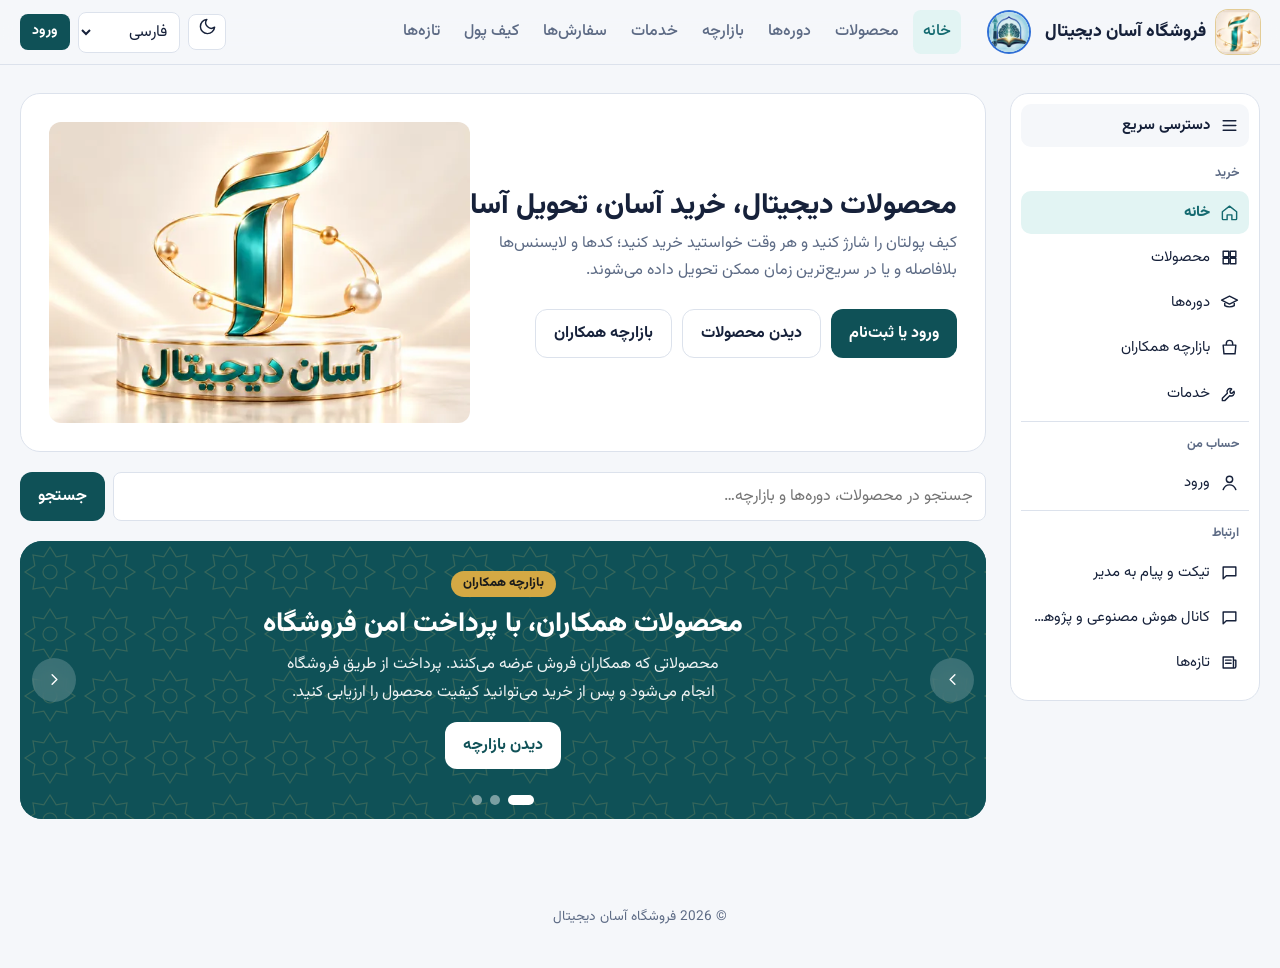
==== commit e50608c9: "Add files via upload" ====
--- a/index.html
+++ b/index.html
@@ -6294,6 +6294,88 @@
   QUICK_ITEMS.splice(3, 0, ["#/services", "خدمات"], ["#/my-services", "سفارش‌های خدمات"]);
 })();
 </script>
+<script>
+/* ===== clear messages for every server error code (no raw codes on screen) ===== */
+Object.assign(I18N.fa, {
+  err_TEXT_REQUIRED: "متن واردشده خیلی کوتاه است؛ لطفاً کامل‌تر بنویسید (حداقل چند کلمه).", err_TITLE_REQUIRED: "عنوان را وارد کنید.",
+  err_NOT_A_PARTNER: "این امکان فقط برای همکاران تأییدشده است. از بخش «همکاری در فروش» درخواست همکاری بدهید.",
+  err_SERVICES_BANNED: "به دلیل تخلف از قرارداد، امکان ارائه خدمات برای شما غیرفعال است.", err_NO_REVISIONS_LEFT: "تعداد اصلاحات قرارداد تمام شده است.",
+  err_SELF_ORDER: "ثبت سفارش یا پیشنهاد برای درخواست خودتان ممکن نیست.", err_PACKAGES_REQUIRED: "حداقل یک بسته با نام و قیمت وارد کنید.",
+  err_INSUFFICIENT_FUNDS: "موجودی کیف پول کافی نیست؛ ابتدا کیف پول را شارژ کنید.", err_INVALID_STATUS: "این کار در وضعیت فعلی ممکن نیست؛ صفحه را تازه کنید.",
+  err_INVALID_FILE: "فایل نامعتبر است؛ دوباره بارگذاری کنید.", err_INVALID_FILES: "فایل نامعتبر است؛ دوباره بارگذاری کنید.", err_INVALID_IMAGE: "تصویر نامعتبر است.",
+  err_INVALID_SHARE: "درصد سهم باید بین ۰ تا ۱۰۰ باشد.", err_SIGNATURE_REQUIRED: "ابتدا امضا کنید.", err_REVIEW_LOCKED: "این نظر در حال بررسی است و قابل تغییر نیست.",
+  err_SURVEY_OFF: "نظرسنجی برای این محصول فعال نیست.", err_CONFIRM_REQUIRED: "عبارت تأیید را دقیق تایپ کنید.", err_INVALID_ACTION: "درخواست نامعتبر است.",
+  err_NOT_FOUND: "مورد پیدا نشد یا دیگر در دسترس نیست.", err_NOT_AUTHENTICATED: "لطفاً ابتدا وارد حساب خود شوید.", err_CONTACT_INFO_BLOCKED: "برای حفظ ناشناس بودن، درج شماره، لینک، آی‌دی یا نشانی مجاز نیست.",
+  err_COURSE_NOT_FOUND: "دوره پیدا نشد.", err_INVALID_KIND: "نوع نامعتبر است.", err_INVALID_METHOD: "روش نامعتبر است.", err_INVALID_QUANTITY: "تعداد نامعتبر است.",
+  err_INVALID_RECEIPT: "فیش نامعتبر است.", err_INVALID_ROLE: "نقش نامعتبر است.", err_ORDER_NOT_DELIVERABLE: "این سفارش قابل تحویل نیست.", err_ORDER_NOT_PENDING: "این سفارش دیگر در انتظار نیست.",
+  err_ORDER_NOT_REFUNDABLE: "این سفارش قابل برگشت نیست.", err_PAYMENT_NOT_FOUND: "پرداخت پیدا نشد.", err_PAYMENT_NOT_PENDING: "این پرداخت قبلاً بررسی شده است.",
+  err_REGISTRATION_NOT_ACTIVE: "این ثبت‌نام فعال نیست.", err_REGISTRATION_NOT_FOUND: "ثبت‌نام پیدا نشد.", err_USER_NOT_FOUND: "کاربر پیدا نشد." });
+Object.assign(I18N.en, { err_TEXT_REQUIRED: "The text is too short; please write a little more.", err_TITLE_REQUIRED: "Please enter a title.",
+  err_NOT_A_PARTNER: "Only approved partners can do this.", err_INVALID_STATUS: "Not possible in the current state; please refresh.", err_NOT_FOUND: "Not found." });
+
+/* ===== provider panel: its own address, menu entry and clear calls to action ===== */
+S.partnerStatus = null;
+async function loadPartnerStatus() {
+  S.partnerStatus = null; if (!S.session) return;
+  const { data } = await sb.from("affiliates").select("status,services_banned").eq("user_id", S.session.user.id).maybeSingle();
+  S.partnerStatus = data ? (data.status === "approved" && !data.services_banned ? "approved" : data.status) : "none";
+}
+(function wrapLoadMe2() { const o = window.loadMe; window.loadMe = async function () { await o(); await loadPartnerStatus(); renderQMenu && renderQMenu(); }; })();
+V.provider = async () => { S.affTab = "services"; return V.affiliate(); };
+ROUTES.push([/^#\/provider\/?$/, V.provider, "auth"]);
+(function menuProvider() {
+  const om = window.menuGroups;
+  window.menuGroups = function () {
+    const g = om(); if (/^#\/admin/.test(location.hash || "")) return g;
+    const me = g.find(x => x.title === t("g_me"));
+    if (me && S.partnerStatus === "approved" && !me.items.some(i => i.href === "#/provider"))
+      me.items.splice(me.items.findIndex(i => i.href === "#/affiliate") + 1, 0, { href: "#/provider", label: "پنل ارائه خدمات", icon: ADMIN_ICONS.services, badge: 0, on: (location.hash || "").startsWith("#/provider") });
+    return g;
+  };
+})();
+(function servicesPageCta() {
+  const o = V.services;
+  V.services = async () => {
+    const h = await o();
+    const cta = S.partnerStatus === "approved"
+      ? `<div class="notice sv-cta">🛠 شما ارائه‌دهنده هستید: از <a class="link" href="#/provider">پنل ارائه خدمات</a> خدمت جدید پیشنهاد دهید یا به درخواست‌های مشتریان قیمت بدهید.</div>`
+      : `<div class="notice sv-cta">🛠 مهارتی دارید؟ (طراحی، ویرایش عکس، تایپ، ترجمه و…) <a class="link" href="#/affiliate">درخواست همکاری</a> بدهید؛ پس از تأیید، از «پنل ارائه خدمات» خدماتتان را ثبت کنید.</div>`;
+    return h.replace(/(<p class="sub">[\s\S]*?<\/p>)/, "$1" + cta);
+  };
+  for (const r of ROUTES) if (r[0].source === "^#\\/services\\/?$") r[1] = V.services;
+})();
+(function affiliateApplyNote() {
+  const o = V.affiliate;
+  V.affiliate = async () => {
+    const h = await o();
+    if (S.partnerStatus === "approved" || S.affTab === "services") return h;
+    return h.replace(/(<p class="sub">[\s\S]*?<\/p>)/, `$1<div class="notice">با تأیید همکاری، علاوه بر معرفی و پورسانت، می‌توانید <b>محصول خودتان را بفروشید</b> و <b>خدماتتان را ارائه دهید</b> (تب «🛠 خدمات من» یا «پنل ارائه خدمات» در منو).</div>`);
+  };
+  for (const r of ROUTES) if (r[0].source.includes("affiliate")) r[1] = V.affiliate;
+})();
+/* admin services: explain empty sections */
+(function adminSvcEmpty() {
+  const o = A.services;
+  A.services = async () => {
+    const h = await o();
+    if ((S.svAdmTab || "orders") === "proposals" && !(S.svAdminProps || []).length)
+      return h.replace(/<div class="empty"><p>[^<]*<\/p><\/div>/, `<div class="empty"><p>هنوز هیچ همکاری خدمتی پیشنهاد نداده است. همکاران تأییدشده از «پنل ارائه خدمات» (یا تب «🛠 خدمات من» در «همکاری در فروش») خدمت پیشنهاد می‌دهند و همین‌جا برای شما نمایش داده می‌شود.</p></div>`);
+    return h;
+  };
+})();
+/* request & order forms: show the minimums up front */
+(function formHints() {
+  const oNew = ACT["sv-req-new"];
+  ACT["sv-req-new"] = (el, e) => { oNew(el, e); const f = document.getElementById("svrq"); if (!f) return;
+    f.title.setAttribute("minlength", "2"); const d = f.querySelector('textarea[name="description"]'); if (d) { d.setAttribute("minlength", "5"); d.placeholder = "مثلاً: یک پوستر A3 برای معرفی فروشگاه با رنگ‌های سبز و طلایی می‌خواهم…"; } };
+})();
+</script>
+<script>
+(function affTabFromProvider() {
+  const o = ACT["aff-tab"];
+  ACT["aff-tab"] = (el, e) => { if ((location.hash || "").startsWith("#/provider") && el.dataset.tab !== "services") { e && e.preventDefault(); S.affTab = el.dataset.tab; location.hash = "#/affiliate"; return; } o(el, e); };
+})();
+</script>
 
 </body>
 </html>
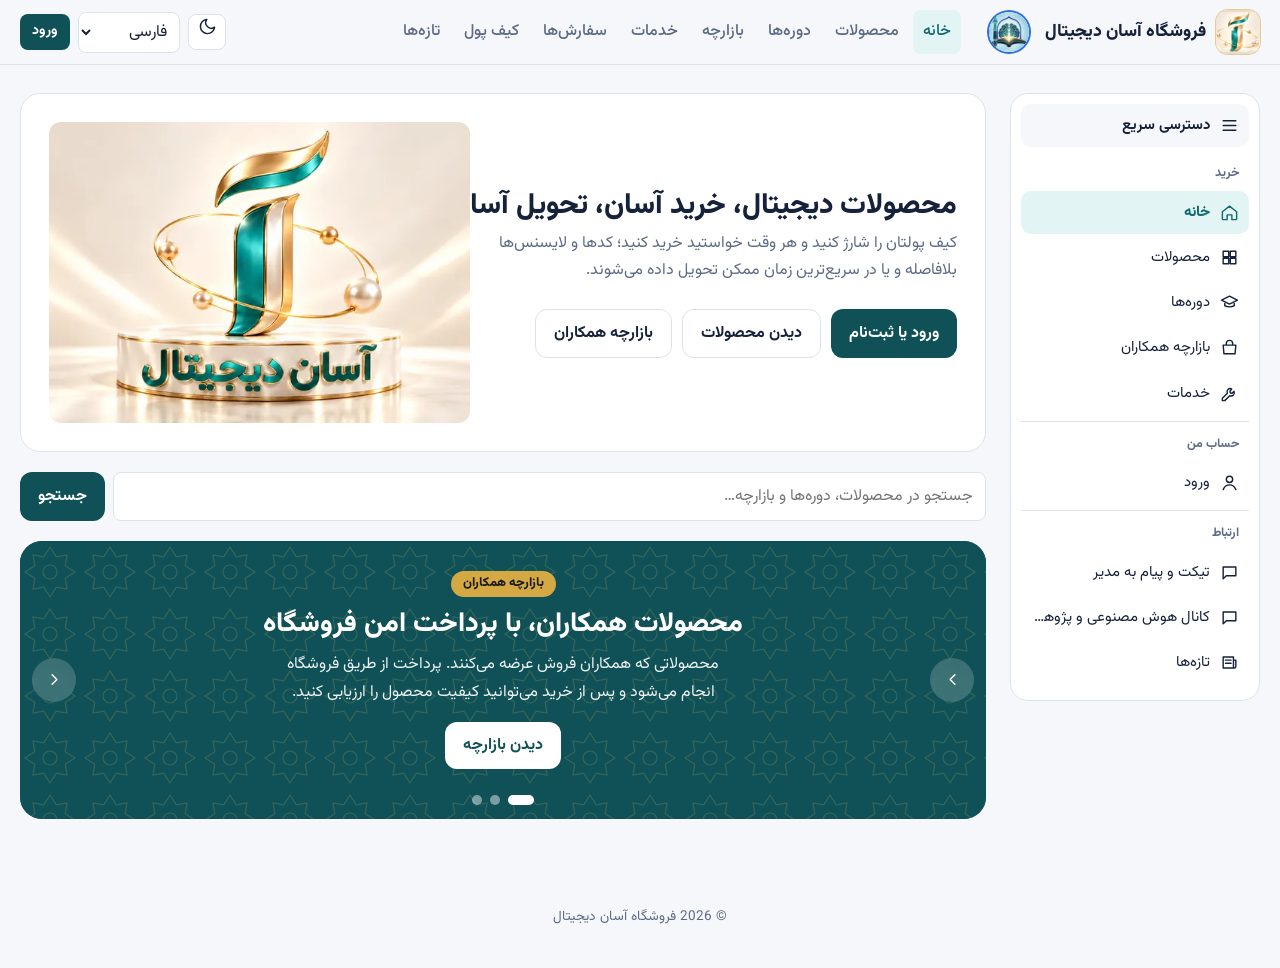
==== commit 7ac253a5: "Add files via upload" ====
--- a/index.html
+++ b/index.html
@@ -683,6 +683,29 @@
 @media (max-width:560px){.pk-row{grid-template-columns:minmax(0,1fr) minmax(0,1fr)}.pk-row>input[name="pk_name"]{grid-column:1/-1}}
 .admin-tabs-inline{display:flex;flex-wrap:wrap;gap:6px;margin:6px 0 16px}.admin-tabs-inline a{padding:7px 12px;border-radius:99px;border:1px solid var(--line);background:var(--surface);text-decoration:none;color:var(--text);font-size:.9rem}
 .admin-tabs-inline a.on{background:var(--lapis);color:var(--on-lapis);border-color:var(--lapis)}
+/* ===== pinned action bar ===== */
+.ab{position:sticky;top:calc(62px + env(safe-area-inset-top,0px));z-index:9;background:linear-gradient(135deg,#FFE9A8,#FFD46E);color:#3A2A05;border-bottom:2px solid #D9A93A;box-shadow:0 6px 18px rgba(120,80,0,.15)}
+.ab.min{background:#FFE9A8}
+.ab-in{padding-top:10px;padding-bottom:10px}
+.ab-head{display:flex;align-items:center;gap:10px;margin-bottom:6px}.ab-head b{font-size:1rem}
+.ab-x,.ab-open,.ab-more{border:0;background:rgba(255,255,255,.55);color:#3A2A05;border-radius:9px;padding:5px 12px;cursor:pointer;font-weight:700;font-size:.84rem}
+.ab-x{margin-inline-start:auto}.ab-open{width:100%;text-align:start;background:transparent;padding:4px 0}.ab-more{margin-top:6px}
+.ab-list{display:flex;flex-direction:column;gap:6px}
+.ab-item{display:flex;align-items:center;gap:12px;background:rgba(255,255,255,.72);border-radius:12px;padding:8px 12px;border-inline-start:5px solid #C9A043}
+.ab-item.urgent{border-inline-start-color:#C2412D;background:#FFF7F2}
+.ab-txt{flex:1;min-width:0}.ab-t{font-weight:800;line-height:1.5}.ab-b{font-size:.86rem;line-height:1.6}
+.ab-flag{background:#C2412D;color:#fff;border-radius:99px;padding:0 8px;font-size:.72rem;margin-inline-end:6px}
+.ab-role{background:#3A2A05;color:#FFE9A8;border-radius:99px;padding:0 8px;font-size:.72rem;margin-inline-end:6px}
+.ab-d{font-weight:800;color:#8A3A10;white-space:nowrap}
+.ab-go{background:#0F5157;color:#fff;white-space:nowrap;flex-shrink:0}
+@media (max-width:640px){.ab{position:relative;top:auto}.ab.min{position:sticky;top:calc(56px + env(safe-area-inset-top,0px))}.ab-item{flex-direction:column;align-items:stretch;gap:6px}.ab-go{width:100%}.ab-head b{font-size:.9rem}}
+:root[data-store-theme="night"] .ab,:root[data-theme="dark"] .ab{background:linear-gradient(135deg,#4A3A10,#5A4512);color:#FFE9A8;border-color:#8A6A22}
+:root[data-store-theme="night"] .ab-item,:root[data-theme="dark"] .ab-item{background:rgba(0,0,0,.25)}
+/* ===== downloads ===== */
+.dl-box{display:flex;flex-direction:column;gap:6px;margin:8px 0}
+.dl-row{display:flex;align-items:center;gap:8px;border:1px solid var(--line);border-radius:12px;padding:6px 10px;background:var(--surface)}
+.dl-ic{font-size:1.2rem}.dl-n{flex:1;min-width:0;font-weight:700}.dl-n small{color:var(--muted);font-weight:500}
+.purge-note{background:#FBE7E3!important;border-color:#E9B4AA!important;color:#7A2414!important}
 </style>
 </head>
 <body>
@@ -5846,7 +5869,7 @@
   for (const f0 of [...(fileList || [])].slice(0, 10)) { if (!f0.size) continue; const f = await stripImage(f0); out.push(await uploadTo("service-files", `${prefix}/${rid()}.${extOf(f.name)}`, f, 50)); }
   return out;
 }
-const fileLinks = files => (files || []).length ? `<div class="btnrow">${files.map((p, i) => `<a class="btn sm alt" target="_blank" rel="noopener" data-sb="service-files" data-sp="${esc(p)}" data-sattr="href">📎 فایل ${esc(num(i + 1))}</a>`).join("")}</div>` : "";
+let fileLinks = files => (files || []).length ? `<div class="btnrow">${files.map((p, i) => `<a class="btn sm alt" target="_blank" rel="noopener" data-sb="service-files" data-sp="${esc(p)}" data-sattr="href">📎 فایل ${esc(num(i + 1))}</a>`).join("")}</div>` : "";
 
 /* ----- contracts ----- */
 const SV_ANON_CLAUSE = "ارائه‌دهنده متعهد است در هیچ متن، فایل، تصویر یا محصولی، هیچ‌گونه شماره تماس، لینک، آی‌دی، نشانی سایت یا شبکه اجتماعی، نام، امضا، لوگو یا واترمارک خود یا دیگران را قرار ندهد و به هیچ طریقی برای شناسایی یا ارتباط مستقیم با مشتری اقدام نکند. در صورت مشاهده، بار نخست اخطار رسمی داده می‌شود و در صورت تکرار، همکاری او به‌طور دائم قطع و از ارائه خدمات محروم خواهد شد.";
@@ -5884,7 +5907,7 @@
       <li><b>مهلت تحویل:</b> ${esc(due)}.</li>
       <li><b>اصلاحات:</b> مشتری حداکثر ${esc(num(o.revisions_allowed))} بار می‌تواند درخواست اصلاح ثبت کند.</li>
       <li><b>جریمه تأخیر:</b> برای هر روز تأخیر در تحویل، ${esc(pct(o.penalty_rate))} مبلغ سفارش تا سقف ${esc(pct(o.penalty_cap))} از سهم ارائه‌دهنده کسر و به کیف پول مشتری بازگردانده می‌شود.</li>
-      <li><b>تحویل و تأیید:</b> کار در سامانه بارگذاری می‌شود. اگر مشتری ظرف ۳ روز تأیید، درخواست اصلاح یا شکایت ثبت نکند، تحویل تأییدشده تلقی می‌شود.</li>
+      <li><b>تحویل و تأیید:</b> کار در سامانه بارگذاری می‌شود. اگر مشتری ظرف ۳ روز تأیید، درخواست اصلاح یا شکایت ثبت نکند، تحویل تأییدشده تلقی می‌شود. فایل‌ها تا ۷ روز پس از تأیید نهایی قابل دانلودند و سپس به‌طور خودکار حذف می‌شوند؛ مشتری مسئول ذخیره آن‌هاست.</li>
       <li><b>لغو:</b> پیش از شروع کار، لغو بدون هزینه است. پس از شروع، تصمیم با داور است.</li>
       <li class="red"><b>ناشناس ماندن و منع ارتباط:</b> طرفین هویت یکدیگر را نمی‌شناسند و هرگونه درج یا درخواست شماره، لینک، آی‌دی، نشانی یا راه ارتباط مستقیم ممنوع است. ارائه‌دهنده حق قرار دادن هیچ نام، امضا، لوگو یا واترمارکی روی کار را ندارد؛ تخلف بار نخست اخطار و بار دوم محرومیت از همکاری را در پی دارد.</li>
       <li class="red"><b>داوری:</b> ${SV_ARB_CLAUSE}</li>
@@ -6376,6 +6399,120 @@
   ACT["aff-tab"] = (el, e) => { if ((location.hash || "").startsWith("#/provider") && el.dataset.tab !== "services") { e && e.preventDefault(); S.affTab = el.dataset.tab; location.hash = "#/affiliate"; return; } o(el, e); };
 })();
 </script>
+<script>
+/* =====================================================================
+   Pinned action bar · file downloads · automatic file clean-up
+   ===================================================================== */
+S.actionItems = []; S._aiAt = 0;
+async function loadActionItems(force) {
+  if (!S.session) { S.actionItems = []; return; }
+  if (!force && Date.now() - S._aiAt < 8000) return;
+  S._aiAt = Date.now();
+  const { data } = await sb.rpc("my_action_items"); S.actionItems = Array.isArray(data) ? data : [];
+}
+function timeLeft(d) {
+  if (!d) return ""; const ms = new Date(d) - Date.now();
+  if (ms <= 0) return "مهلت گذشته";
+  const h = Math.floor(ms / 36e5), dd = Math.floor(h / 24);
+  return dd ? `${num(dd)} روز و ${num(h % 24)} ساعت مانده` : `${num(h)} ساعت مانده`;
+}
+const AB_ROLE = { customer: "مشتری", vendor: "ارائه‌دهنده", admin: "مدیر" };
+function renderActionBar() {
+  let bar = document.getElementById("actionBar");
+  if (!bar) { bar = document.createElement("section"); bar.id = "actionBar"; bar.setAttribute("aria-label", "کارهای منتظر شما"); bar.setAttribute("aria-live", "polite");
+    const main = document.querySelector("main"); main.parentNode.insertBefore(bar, main); }
+  const L = (S.actionItems || []).slice().sort((a, b) => (b.urgent ? 1 : 0) - (a.urgent ? 1 : 0));
+  if (!L.length) { bar.hidden = true; bar.innerHTML = ""; return; }
+  bar.hidden = false;
+  if (S.abMin) { bar.className = "ab min"; bar.innerHTML = `<div class="wrap ab-in"><button type="button" class="ab-open" data-act="ab-toggle">⚡ ${esc(num(L.length))} کار منتظر شماست — نمایش</button></div>`; return; }
+  const shown = S.abAll ? L : L.slice(0, 2);
+  bar.className = "ab";
+  bar.innerHTML = `<div class="wrap ab-in"><div class="ab-head"><b>⚡ ${esc(num(L.length))} کار منتظر اقدام شماست</b><button type="button" class="ab-x" data-act="ab-toggle" aria-label="کوچک کردن نوار">کوچک کن ▴</button></div>
+    <div class="ab-list">${shown.map((x, i) => `<div class="ab-item ${x.urgent ? "urgent" : ""}"><div class="ab-txt"><div class="ab-t">${x.urgent ? `<span class="ab-flag">فوری</span>` : ""}<span class="ab-role">${esc(AB_ROLE[x.role] || "")}</span>${esc(x.title)}</div>
+      <div class="ab-b">${esc(x.body || "")}${x.deadline ? ` <span class="ab-d">⏳ ${esc(timeLeft(x.deadline))}</span>` : ""}</div></div>
+      <button type="button" class="btn ab-go" data-act="ab-go" data-i="${L.indexOf(x)}">${esc(x.action || "مشاهده")} ←</button></div>`).join("")}</div>
+    ${L.length > 2 ? `<button type="button" class="ab-more" data-act="ab-all">${S.abAll ? "نمایش کمتر ▴" : `+ ${num(L.length - 2)} مورد دیگر ▾`}</button>` : ""}</div>`;
+}
+ACT["ab-toggle"] = () => { S.abMin = !S.abMin; renderActionBar(); };
+ACT["ab-all"] = () => { S.abAll = !S.abAll; renderActionBar(); };
+function goThen(hash, fn) { S.afterRender = fn; if (location.hash === hash) render(); else location.hash = hash; }
+ACT["ab-go"] = el => {
+  const x = S.actionItems.slice().sort((a, b) => (b.urgent ? 1 : 0) - (a.urgent ? 1 : 0))[+el.dataset.i]; if (!x) return;
+  const id = x.id;
+  if (x.kind === "svc_order") return goThen("#/my-services", () => { S.svTab = "orders"; svCustomerModal(id); });
+  if (x.kind === "svc_request") { S.svTab = "req"; return goThen("#/my-services", () => ACT["sv-req-open"]({ dataset: { id } })); }
+  if (x.kind === "svc_vorder") return goThen("#/provider", () => svVendorModal(id));
+  if (x.kind === "svc_prop") return goThen("#/provider", () => { const p = (S.svProps || []).find(q => q.id === id); if (!p) return; p.status === "to_sign" ? svProviderSign(p) : ACT["sv-prop-diff"]({ dataset: { id } }); });
+  if (x.kind === "prod_prop") { S.affTab = "vendor"; return goThen("#/affiliate", () => { const p = (S.myProposals || []).find(q => q.id === id); if (!p) return; p.status === "to_sign" ? contractModal(p, true) : ACT["vp-diff"]({ dataset: { id } }); }); }
+  if (x.kind === "svc_aorder") { S.svAdmTab = "orders"; S.svOFilter = "action"; return goThen("#/admin/services", () => svAdminModal(id)); }
+  if (x.kind === "svc_aprop") { S.svAdmTab = "proposals"; return goThen("#/admin/services", () => ACT["sv-a-prop"]({ dataset: { id } })); }
+  if (x.kind === "prod_aprop") { S.vpFilter = "active"; return goThen("#/admin/vendors", () => ACT["vp-review"]({ dataset: { id } })); }
+};
+(function wrapRenderAB() {
+  const o = window.render;
+  window.render = async function () {
+    await o();
+    const fn = S.afterRender; S.afterRender = null;
+    if (fn) { try { await fn(); } catch (e) {} }
+    loadActionItems(!!fn).then(renderActionBar);
+    if (S.isOwner && /^#\/admin/.test(location.hash || "")) purgeServiceFiles();
+  };
+})();
+/* first paint after sign-in, and refresh after every form */
+setTimeout(() => loadActionItems(true).then(renderActionBar), 1200);
+(function afterLogin() { const o = window.loadMe; window.loadMe = async function () { await o(); loadActionItems(true).then(renderActionBar); }; })();
+(function refreshAfterChanges() {
+  document.addEventListener("submit", () => setTimeout(() => loadActionItems(true).then(renderActionBar), 1500), true);
+  setInterval(() => { if (S.session && document.visibilityState === "visible") loadActionItems(true).then(renderActionBar); }, 60000);
+})();
+
+/* ----- downloads: every file gets a real download button ----- */
+fileLinks = function (files, label) {
+  files = files || []; if (!files.length) return "";
+  const base = label || ("asan-" + (S.svO ? S.svO.order_number : "file"));
+  return `<div class="dl-box">${files.map((p, i) => { const ext = (String(p).split(".").pop() || "").toLowerCase(), name = `${base}-${i + 1}.${ext}`;
+      return `<div class="dl-row"><span class="dl-ic">${/^(jpe?g|png|webp|gif|heic)$/.test(ext) ? "🖼" : /^(pdf)$/.test(ext) ? "📄" : /^(zip|rar|7z)$/.test(ext) ? "🗜" : /^(mp4|mov|webm)$/.test(ext) ? "🎬" : "📎"}</span>
+      <span class="dl-n">فایل ${esc(num(i + 1))} <small>(${esc(ext.toUpperCase())})</small></span>
+      <a class="btn sm alt" target="_blank" rel="noopener" data-sb="service-files" data-sp="${esc(p)}" data-sattr="href">مشاهده</a>
+      <button type="button" class="btn sm teal" data-act="sv-dl" data-p="${esc(p)}" data-n="${esc(name)}">⬇ دانلود</button></div>`; }).join("")}
+    ${files.length > 1 ? `<button type="button" class="btn sm" data-act="sv-dl-all" data-ps="${esc(JSON.stringify(files))}" data-b="${esc(base)}">⬇ دانلود همه (${esc(num(files.length))} فایل)</button>` : ""}</div>`;
+};
+async function downloadPath(path, name) {
+  const { data, error } = await sb.storage.from("service-files").createSignedUrl(path, 300, { download: name });
+  if (error || !data) throw new Error("فایل در دسترس نیست؛ ممکن است حذف شده باشد.");
+  const a = document.createElement("a"); a.href = data.signedUrl; a.download = name; a.rel = "noopener"; document.body.appendChild(a); a.click(); a.remove();
+}
+ACT["sv-dl"] = async el => { try { el.disabled = true; await downloadPath(el.dataset.p, el.dataset.n); toast("⬇ دانلود شروع شد"); } catch (e) { toast(e.message, true); } finally { el.disabled = false; } };
+ACT["sv-dl-all"] = async el => {
+  const L = JSON.parse(el.dataset.ps); el.disabled = true;
+  try { for (let i = 0; i < L.length; i++) { const ext = (L[i].split(".").pop() || "").toLowerCase(); await downloadPath(L[i], `${el.dataset.b}-${i + 1}.${ext}`); await new Promise(r => setTimeout(r, 700)); } toast("⬇ همه فایل‌ها دانلود شد"); }
+  catch (e) { toast(e.message, true); } finally { el.disabled = false; }
+};
+
+/* ----- clear retention notice inside the customer's order ----- */
+(function retentionNotice() {
+  const o = window.svCustomerModal;
+  window.svCustomerModal = async function (id) {
+    await o(id);
+    const ord = S.svO; if (!ord) return;
+    const hasWork = (ord.messages || []).some(m => m.kind === "delivery" && (m.files || []).length);
+    let msg = "";
+    if (ord.files_purged_at) msg = `🗑 فایل‌های این سفارش طبق قرارداد در ${esc(fday(ord.files_purged_at))} حذف شده‌اند.`;
+    else if (ord.purge_at) msg = `⚠️ فایل‌ها فقط تا <b>${esc(fdate(ord.purge_at))}</b> قابل دانلودند و بعد از آن به‌طور خودکار حذف می‌شوند. همین حالا آن‌ها را دانلود و ذخیره کنید.`;
+    else if (hasWork && ["delivered", "revision", "disputed"].includes(ord.status)) msg = `⚠️ فایل‌های تحویلی ۷ روز پس از تأیید نهایی شما به‌طور خودکار حذف می‌شوند؛ حتماً آن‌ها را دانلود و ذخیره کنید.`;
+    if (msg) document.querySelector("#modalIn")?.insertAdjacentHTML("afterbegin", `<div class="notice purge-note">${msg}</div>`);
+  };
+})();
+
+/* ----- owner panel quietly removes files of orders finished more than 7 days ago ----- */
+async function purgeServiceFiles() {
+  try { const last = +localStorage.getItem("asan-purge-at") || 0; if (Date.now() - last < 36e5) return; localStorage.setItem("asan-purge-at", String(Date.now())); } catch (e) {}
+  const { data } = await sb.rpc("admin_svc_purge_list"); const L = Array.isArray(data) ? data : []; if (!L.length) return;
+  const ids = [];
+  for (const o of L) { const paths = (o.paths || []).filter(Boolean); try { for (let i = 0; i < paths.length; i += 100) await sb.storage.from("service-files").remove(paths.slice(i, i + 100)); ids.push(o.id); } catch (e) {} }
+  if (ids.length) await sb.rpc("admin_svc_mark_purged", { _ids: ids });
+}
+</script>
 
 </body>
 </html>
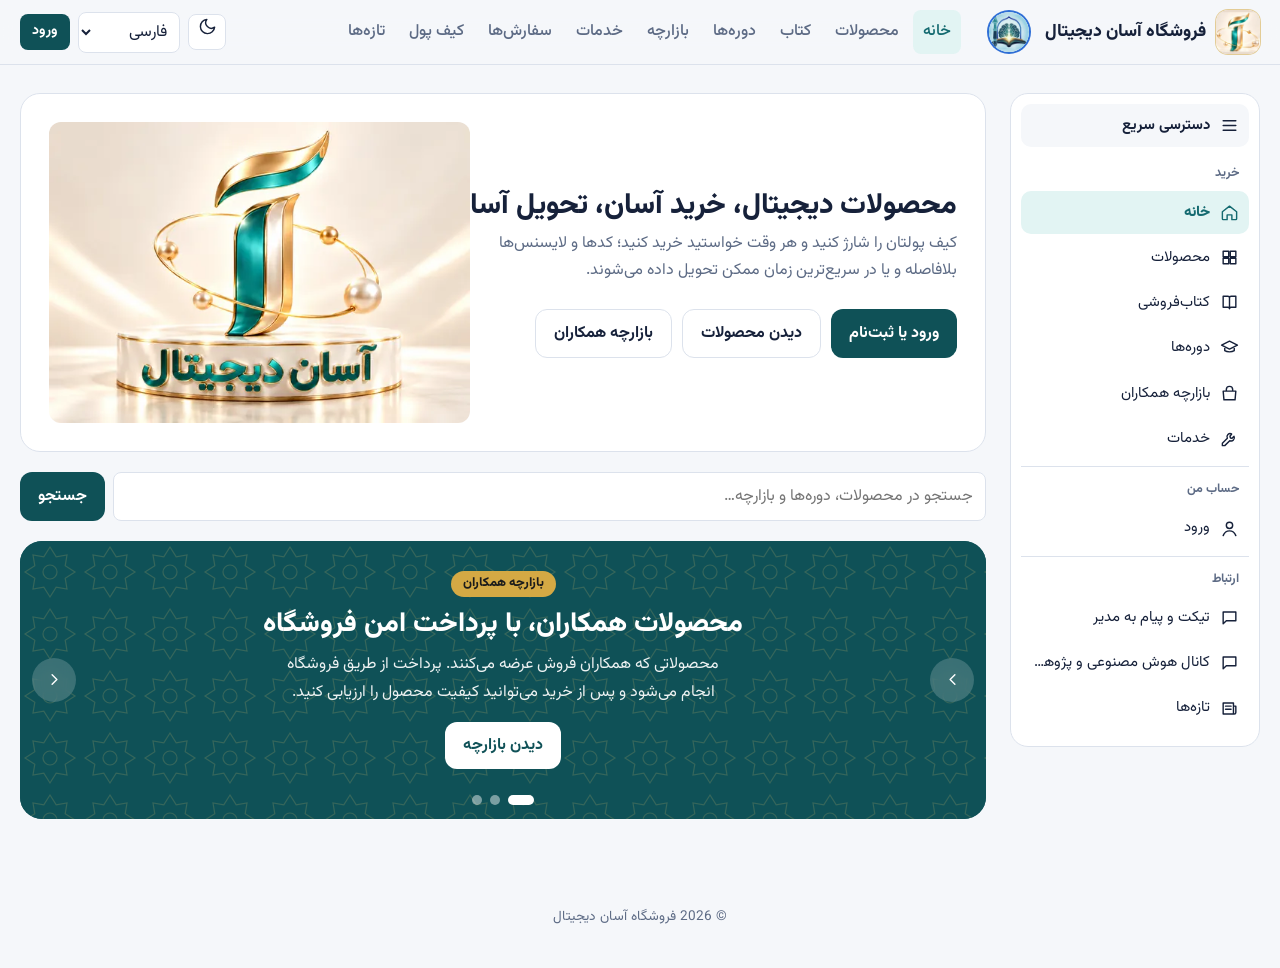
==== commit 1d3eda6d: "Add files via upload" ====
--- a/index.html
+++ b/index.html
@@ -706,6 +706,79 @@
 .dl-row{display:flex;align-items:center;gap:8px;border:1px solid var(--line);border-radius:12px;padding:6px 10px;background:var(--surface)}
 .dl-ic{font-size:1.2rem}.dl-n{flex:1;min-width:0;font-weight:700}.dl-n small{color:var(--muted);font-weight:500}
 .purge-note{background:#FBE7E3!important;border-color:#E9B4AA!important;color:#7A2414!important}
+/* ===== books: store ===== */
+.bk-tools{display:flex;flex-direction:column;gap:8px;margin-bottom:16px}
+.bk-shelf{display:grid;grid-template-columns:repeat(auto-fill,minmax(170px,1fr));gap:22px}
+@media (max-width:640px){.bk-shelf{grid-template-columns:repeat(2,minmax(0,1fr));gap:14px}}
+.bk-card{display:flex;flex-direction:column;gap:8px;text-decoration:none;color:var(--text);background:var(--surface);border:1px solid var(--line);border-radius:18px;padding:14px;transition:transform .3s,box-shadow .3s}
+.bk-card:hover{transform:translateY(-6px);box-shadow:0 18px 40px rgba(15,81,87,.16)}
+.bk-cover{height:220px;display:grid;place-items:center;perspective:900px}.bk-cover.big{height:340px}
+.bk-cv{width:140px;height:205px;border-radius:4px 12px 12px 4px;transform:rotateY(-18deg);box-shadow:-14px 18px 30px rgba(0,0,0,.28);transition:transform .5s;position:relative;display:flex;flex-direction:column;justify-content:center;align-items:center;padding:14px;text-align:center;color:#fff;background-size:cover;background-position:center}
+.bk-cover.big .bk-cv{width:210px;height:310px}
+.bk-card:hover .bk-cv,.bk-detail:hover .bk-cv{transform:rotateY(-6deg) translateY(-4px)}
+.bk-cv::before{content:"";position:absolute;inset:0 auto 0 0;width:12px;background:linear-gradient(90deg,rgba(0,0,0,.35),rgba(255,255,255,.15));border-radius:4px 0 0 4px}
+.bk-cv b{font-size:1.1rem;font-weight:900;line-height:1.4}.bk-cv i{width:44px;height:2px;margin:10px 0;opacity:.85}.bk-cv small{opacity:.85;font-size:.72rem}
+.bk-info{display:flex;flex-direction:column;gap:2px}.bk-info span,.bk-info small{color:var(--muted);font-size:.84rem}.bk-price{font-weight:900;color:var(--lapis-2);margin-top:4px}
+.bk-prog{height:5px;background:var(--line);border-radius:9px;overflow:hidden;margin-top:6px}.bk-prog i{display:block;height:100%;background:var(--saffron)}
+.bk-detail{display:grid;grid-template-columns:280px minmax(0,1fr);gap:26px;align-items:start}@media (max-width:760px){.bk-detail{grid-template-columns:minmax(0,1fr)}}
+.bk-meta{display:grid;grid-template-columns:repeat(auto-fill,minmax(150px,1fr));gap:6px;margin:10px 0}.bk-meta div{background:var(--surface);border:1px solid var(--line);border-radius:10px;padding:6px 10px;display:flex;flex-direction:column}.bk-meta span{font-size:.75rem;color:var(--muted)}
+.bk-buy{display:flex;flex-direction:column;gap:8px;margin:12px 0}
+.bk-opt{display:flex;justify-content:space-between;align-items:center;gap:12px;border:1px solid var(--line);border-radius:14px;padding:10px 14px;background:var(--surface);flex-wrap:wrap}.bk-opt small{display:block;color:var(--muted)}.bk-opt.own{border-color:#B9E2CC}
+.bk-toc{padding-inline-start:20px;line-height:2}.bk-toc li{display:block}.bk-toc li>span{font-weight:700}.bk-toc small{color:var(--muted);margin-inline-start:8px}.bk-toc ul{padding-inline-start:18px;color:var(--muted)}
+/* ===== books: protected reader (full screen layer) ===== */
+body.reading{overflow:hidden}
+#readerRoot{position:fixed;inset:0;z-index:200;display:flex;flex-direction:column;background:var(--rd-bg);color:var(--rd-ink);--rd-bg:#FBFAF6;--rd-ink:#22201B;--rd-muted:#6B655A;--rd-line:#E8E2D4;--rd-paper:#FFFDF8;font-family:Vazirmatn,Tahoma,sans-serif;user-select:none;-webkit-user-select:none}
+#readerRoot.t-night{--rd-bg:#111317;--rd-ink:#E6E1D6;--rd-muted:#9A958A;--rd-line:#2A2D33;--rd-paper:#191C21}
+#readerRoot.t-sepia{--rd-bg:#EFE3C8;--rd-ink:#3B2F1E;--rd-muted:#7A6A4E;--rd-line:#D9C9A6;--rd-paper:#F6ECD6}
+#readerRoot.t-teal{--rd-bg:#E3F0EF;--rd-ink:#14302F;--rd-muted:#4F6B6A;--rd-line:#C5DCDA;--rd-paper:#F4FAF9}
+#readerRoot,#readerRoot *{-webkit-user-drag:none}
+.rd-bar{display:flex;align-items:center;gap:6px;padding:8px 12px;padding-top:calc(8px + env(safe-area-inset-top,0px));border-bottom:1px solid var(--rd-line);flex-wrap:wrap}
+.rd-title{font-weight:800;margin-inline-end:auto;white-space:nowrap;overflow:hidden;text-overflow:ellipsis;max-width:280px}
+.rd-ib{border:1px solid var(--rd-line);background:var(--rd-paper);color:var(--rd-ink);border-radius:9px;padding:5px 10px;cursor:pointer;font-size:.84rem;white-space:nowrap;font-family:inherit}.rd-ib.on{background:#0F5157;color:#fff;border-color:#0F5157}
+.rd-sel,.rd-in{border:1px solid var(--rd-line);background:var(--rd-paper);color:var(--rd-ink);border-radius:9px;padding:4px 6px;font-size:.84rem;font-family:inherit}.rd-in{width:100%;padding:6px 10px;user-select:text}
+.rd-body{flex:1;display:flex;min-height:0}
+.rd-stage{flex:1;position:relative;overflow:auto;display:flex;justify-content:center;align-items:flex-start;padding:24px 18px 80px}
+.rd-spread{display:flex;perspective:1600px}.flip-n{animation:flipn .45s ease}.flip-p{animation:flipp .45s ease}
+@keyframes flipn{from{transform:rotateY(-14deg) translateX(30px);opacity:.3}}@keyframes flipp{from{transform:rotateY(14deg) translateX(-30px);opacity:.3}}
+.rd-page{background:var(--rd-paper);border:1px solid var(--rd-line);border-radius:6px 14px 14px 6px;box-shadow:0 18px 40px rgba(0,0,0,.12);padding:46px 44px 56px;position:relative;width:min(560px,92vw);min-height:min(640px,78vh);overflow:hidden}
+.rd-spread .rd-page:first-child{border-radius:14px 6px 6px 14px}
+.rd-text{font-family:var(--rd-font),Vazirmatn,serif;font-size:var(--rd-size);line-height:2.05;text-align:justify;user-select:text;-webkit-user-select:text;position:relative;z-index:1}
+.rd-text p{margin:0 0 .8em}.rd-h2{font-size:1.35em;margin:.2em 0 .7em;text-align:center;color:#8A6A22}.rd-h3{font-size:1.12em;margin:.6em 0 .4em}
+.rd-chap{font-size:.76rem;color:var(--rd-muted);margin-bottom:12px}.rd-pno{position:absolute;bottom:14px;left:0;right:0;text-align:center;font-size:.8rem;color:var(--rd-muted)}
+.rd-bm{position:absolute;top:-4px;left:28px;font-size:1.6rem}
+.rd-wm{position:absolute;inset:0;pointer-events:none;z-index:2;opacity:.07}
+#readerRoot.t-night .rd-wm{filter:invert(1);opacity:.09}
+.rd-text mark.h1{background:rgba(255,214,90,.55);color:inherit}.rd-text mark.h2{background:rgba(120,210,170,.5);color:inherit}.rd-text mark.h3{background:rgba(255,150,170,.45);color:inherit}
+.rd-text mark.nt{background:transparent;border-bottom:2px dotted #0F5157;color:inherit;cursor:help}
+.rd-pay{text-align:center;padding:60px 10px;display:flex;flex-direction:column;align-items:center;gap:10px}
+.rd-col{display:flex;flex-direction:column;gap:22px;align-items:center;width:100%}
+.rd-slide{position:absolute;inset:0;display:flex;align-items:center;justify-content:center;padding:6% 10%;background:radial-gradient(ellipse at 50% 30%,#1E3A3D,#0B1517);color:#F3EFE4;overflow:auto}
+.rd-slide .rd-text{font-size:clamp(20px,2.4vw,32px);line-height:2.1;text-align:center;max-width:1000px}.rd-slide .rd-h2{color:#E6C46A}
+.rd-sc{position:absolute;top:18px;left:0;right:0;text-align:center;font-size:.85rem;color:#C9A043}.rd-slide .rd-wm{filter:invert(1);opacity:.08}
+#readerRoot.focus .rd-text span.sn{opacity:.18;transition:opacity .3s;cursor:pointer}#readerRoot.focus .rd-text span.sn.cur{opacity:1;background:rgba(201,160,67,.16);border-radius:4px}
+.rd-fnav{position:fixed;bottom:48px;left:50%;transform:translateX(-50%);display:flex;gap:10px;align-items:center;background:var(--rd-paper);border:1px solid var(--rd-line);border-radius:99px;padding:6px 8px;box-shadow:0 8px 24px rgba(0,0,0,.12);z-index:6;font-size:.82rem;color:var(--rd-muted);white-space:nowrap}
+.rd-nav{position:fixed;top:50%;transform:translateY(-50%);z-index:5;width:46px;height:46px;border-radius:50%;border:1px solid var(--rd-line);background:var(--rd-paper);color:var(--rd-ink);cursor:pointer;font-size:1.3rem}
+.rd-nav.prev{right:10px}.rd-nav.next{left:10px}
+.rd-foot{display:flex;gap:10px;align-items:center;padding:8px 14px;padding-bottom:calc(8px + env(safe-area-inset-bottom,0px));font-size:.78rem;color:var(--rd-muted);border-top:1px solid var(--rd-line)}
+.rd-fn{display:none}
+@media (max-width:860px){.rd-fn{display:inline-block}.rd-safe{display:none}}
+.rd-prog{flex:1;height:5px;background:var(--rd-line);border-radius:9px;overflow:hidden}.rd-prog i{display:block;height:100%;background:#C9A043}
+.rd-toc{width:280px;flex-shrink:0;border-inline-end:1px solid var(--rd-line);background:var(--rd-paper);display:flex;flex-direction:column;gap:8px;padding:10px;overflow:auto}
+.rd-toc.collapsed{width:40px;padding:0;overflow:visible}.rd-toc-tab{width:40px;height:100%;border:0;background:linear-gradient(180deg,var(--rd-paper),var(--rd-bg));color:var(--rd-ink);cursor:pointer;font-weight:800;font-family:inherit}
+.rd-toc-tab span{writing-mode:vertical-rl;letter-spacing:.06em;font-size:.86rem}.rd-toc-h{display:flex;align-items:center;justify-content:space-between}.rd-small{font-size:.76rem;color:var(--rd-muted)}
+.rd-toc-l,.rd-toc-l ul{list-style:none;margin:0;padding:0}.rd-toc-l ul{padding-inline-start:26px;border-inline-start:2px solid var(--rd-line);margin:2px 12px 6px 0}
+.rd-toc-l>li{border-radius:12px;padding:2px}.rd-toc-l>li.cur{background:rgba(201,160,67,.14)}
+.rd-tr{display:flex;align-items:center;gap:2px}.rd-car{width:24px;height:24px;border:0;background:transparent;color:var(--rd-muted);cursor:pointer;flex-shrink:0}
+.rd-go{flex:1;display:flex;justify-content:space-between;gap:8px;align-items:baseline;border:0;background:transparent;color:var(--rd-ink);text-align:start;padding:6px;border-radius:8px;cursor:pointer;font-weight:700;font-size:.88rem;line-height:1.5;width:100%;font-family:inherit}
+.rd-go:hover:not(:disabled){background:var(--rd-bg)}.rd-go:disabled{opacity:.5;cursor:default}.rd-go small{color:var(--rd-muted);font-weight:500}.rd-go.sub{font-weight:500;font-size:.84rem}.rd-go.here{color:#0F5157;font-weight:800}
+.rd-tp{height:3px;background:var(--rd-line);border-radius:9px;margin:0 30px 4px 6px;overflow:hidden}.rd-tp i{display:block;height:100%;background:#C9A043}
+.rd-bms{border-top:1px solid var(--rd-line);padding-top:8px;font-size:.84rem}.rd-chip{border:0;background:#C9A043;color:#1B1405;border-radius:99px;padding:0 9px;margin:2px;cursor:pointer;font-size:.75rem;font-weight:800;font-family:inherit}
+@media (max-width:860px){.rd-toc:not(.collapsed){position:fixed;top:56px;bottom:40px;right:0;width:min(300px,86vw);z-index:9;box-shadow:-12px 0 30px rgba(0,0,0,.2)}.rd-toc.collapsed{width:28px}.rd-toc-tab{width:28px}.rd-page{padding:34px 22px 50px}.rd-nav{display:none}.rd-title{max-width:120px}}
+.rd-tool{position:fixed;z-index:210;background:#142326;color:#fff;border-radius:12px;padding:5px;display:flex;gap:3px;box-shadow:0 10px 30px rgba(0,0,0,.3);align-items:center}
+.rd-tool button{border:0;background:transparent;color:#fff;padding:6px 9px;border-radius:8px;cursor:pointer;font-size:.82rem;white-space:nowrap;font-family:Vazirmatn,Tahoma}.rd-tool button:hover{background:rgba(255,255,255,.15)}
+.rd-tool .c{width:20px;height:20px;padding:0;border-radius:50%;margin:5px 2px}.rd-tn{font-size:.8rem;padding:0 8px;max-width:260px}
+@media print{body.reading *{visibility:hidden!important}body.reading::after{content:"چاپ این محتوا مجاز نیست";visibility:visible;font-size:24px}}
+@media (prefers-reduced-motion:reduce){.flip-n,.flip-p{animation:none}.bk-cv{transition:none}}
 </style>
 </head>
 <body>
@@ -6513,6 +6586,467 @@
   if (ids.length) await sb.rpc("admin_svc_mark_purged", { _ids: ids });
 }
 </script>
+<script>
+/* =====================================================================
+   BOOKS · phase 1 — store, protected reader, purchases, publishers
+   ===================================================================== */
+Object.assign(I18N.fa, { books: "کتاب", bookStore: "کتاب‌فروشی", myLibrary: "کتابخانه من", err_BOOK_LOCKED: "این صفحه فقط برای خریداران کتاب باز است.",
+  err_RATE_LIMIT: "برای محافظت از کتاب، تعداد صفحه‌های قابل خواندن در هر ساعت محدود است. کمی بعد ادامه دهید.", err_DEVICE_LIMIT: "این حساب هم‌زمان روی دستگاه‌های زیادی باز است؛ ابتدا در یکی از دستگاه‌ها خواندن را ببندید و ۲۰ دقیقه بعد دوباره تلاش کنید.",
+  err_COMING_SOON: "پژوهشیار به‌زودی فعال می‌شود.", err_ALREADY_PAID: "این کتاب را قبلاً خریده‌اید." });
+Object.assign(I18N.en, { books: "Books", bookStore: "Bookstore", myLibrary: "My library" });
+const BK_DEV = (() => { try { let d = localStorage.getItem("asan-dev"); if (!d) { d = rid() + rid(); localStorage.setItem("asan-dev", d); } return d; } catch (e) { return "nodev"; } })();
+const bkMoney = n => Number(n) ? money(n) : "رایگان";
+
+/* ----- covers: uploaded image, or an elegant generated cover ----- */
+const BK_COLORS = [["#0F5157", "#C9A043"], ["#6A1430", "#F1C6A6"], ["#1C3F94", "#E3A22B"], ["#3D2B6B", "#E2B652"], ["#1F4D2E", "#D9C27A"], ["#3A3A40", "#D4AF5A"]];
+function bkCover(b, big) {
+  const c = BK_COLORS[hashStr(b.id || b.title) % BK_COLORS.length];
+  return `<div class="bk-cover ${big ? "big" : ""}"><div class="bk-cv" style="${b.cover_url ? `background-image:url('${esc(b.cover_url)}')` : `background:linear-gradient(160deg,${c[0]},${c[0]}CC)`}">
+    ${b.cover_url ? "" : `<b>${esc(b.title)}</b><i style="background:${c[1]}"></i><small>${esc(b.author || "")}</small>`}</div></div>`;
+}
+
+/* ===================== STORE ===================== */
+V.books = async () => {
+  const { data } = await sb.rpc("public_books"); const L = data || []; S.bkList = L;
+  const cats = [...new Set(L.map(b => b.category).filter(Boolean))], f = S.bkCat || "", q = norm2(S.bkQ || "");
+  const shown = L.filter(b => (!f || b.category === f) && (!q || norm2([b.title, b.author, b.subtitle, b.publisher_name].join(" ")).includes(q)));
+  return `<div class="row-head"><h1>📚 ${esc(t("bookStore"))}</h1><div class="btnrow">${S.session ? `<a class="btn alt" href="#/library">${esc(t("myLibrary"))}</a>` : ""}${S.partnerStatus === "approved" ? `<a class="btn alt" href="#/publisher">ثبت کتاب من</a>` : ""}</div></div>
+    <p class="sub">کتاب‌ها فقط داخل سایت و در کتاب‌خوان امن مطالعه می‌شوند. صفحه‌های نخست هر کتاب رایگان است.</p>
+    <div class="bk-tools"><input class="input" id="bkq" placeholder="جستجوی عنوان، نویسنده یا ناشر…" value="${esc(S.bkQ || "")}" aria-label="جستجوی کتاب">
+      <div class="chips-row">${["", ...cats].map(c => `<button class="btn sm ${f === c ? "" : "alt"}" data-act="bk-cat" data-c="${esc(c)}">${esc(c || "همه")}</button>`).join("")}</div></div>
+    ${shown.length ? `<div class="bk-shelf">${shown.map(b => `<a class="bk-card" href="#/books/${encodeURIComponent(b.slug)}">${bkCover(b)}<div class="bk-info"><b>${esc(b.title)}</b><span>${esc(b.author || "")}</span>
+      <div class="bk-price">${b.owned ? `<span class="tag ok">در کتابخانه شما</span>` : esc(bkMoney(b.price_read))}</div></div></a>`).join("")}</div>` : `<div class="empty"><p>کتابی پیدا نشد.</p></div>`}`;
+};
+function norm2(s) { return String(s || "").replace(/ي/g, "ی").replace(/ك/g, "ک").replace(/\u200c/g, " ").toLowerCase().trim(); }
+document.addEventListener("input", e => { if (e.target.id === "bkq") { S.bkQ = e.target.value; clearTimeout(S._bkt); S._bkt = setTimeout(async () => { const pos = e.target.selectionStart; await render(); const i = document.getElementById("bkq"); if (i) { i.focus(); i.setSelectionRange(pos, pos); } }, 350); } });
+ACT["bk-cat"] = el => { S.bkCat = el.dataset.c; render(); };
+V.book = async (slug) => {
+  const { data } = await sb.rpc("public_books", { _slug: decodeURIComponent(slug) }); const b = (data || [])[0];
+  if (!b) return `<div class="empty"><p>${esc(t("notFound"))}</p></div>`;
+  S.bkCur = b;
+  const toc = (b.toc || []).map(c => `<li><span>${esc(c.t)}</span><small>${c.p < b.sample_pages || b.owned || b.is_owner ? "ص " + num(c.p + 1) : "🔒"}</small>${(c.subs || []).length ? `<ul>${c.subs.map(s => `<li><span>${esc(s.t)}</span></li>`).join("")}</ul>` : ""}</li>`).join("");
+  return `<p><a class="link" href="#/books">→ ${esc(t("bookStore"))}</a></p>
+    <div class="bk-detail">${bkCover(b, true)}<div><h1 style="margin:0">${esc(b.title)}</h1>${b.subtitle ? `<p class="sub" style="margin:2px 0 8px">${esc(b.subtitle)}</p>` : ""}
+      <div class="bk-meta">${[["نویسنده", b.author], ["مترجم", b.translator], ["ناشر", b.publisher_name], ["سال", b.year], ["شابک", b.isbn], ["موضوع", b.category], ["تعداد صفحه", num(b.pages_count)]].filter(x => x[1]).map(x => `<div><span>${x[0]}</span><b>${esc(x[1])}</b></div>`).join("")}</div>
+      <div class="bk-buy"><div class="bk-opt ${b.owned ? "own" : ""}"><div><b>📖 مطالعه</b><small>خواندن کامل در کتاب‌خوان امن، روی همه دستگاه‌ها</small></div>
+        ${b.owned || b.is_owner ? `<a class="btn teal" href="#/read/${encodeURIComponent(b.slug)}">${b.owned ? "ادامه مطالعه" : "پیش‌نمایش (مالک)"}</a>` : `<button class="btn teal" data-act="bk-buy">${esc(bkMoney(b.price_read))} — خرید</button>`}</div>
+        <div class="bk-opt"><div><b>🔬 پژوهشیار</b><small>فیش‌برداری، جستجوی پیشرفته و گفتگو با کتاب</small></div><span class="tag info">به‌زودی${b.price_research ? " · " + esc(money(b.price_research)) : ""}</span></div>
+        ${b.owned ? "" : `<a class="btn alt" href="#/read/${encodeURIComponent(b.slug)}">خواندن ${esc(num(b.sample_pages))} صفحه نمونه رایگان</a>`}</div>
+      ${b.description ? `<h2>درباره کتاب</h2><p style="white-space:pre-wrap">${esc(b.description)}</p>` : ""}${toc ? `<h2>فهرست</h2><ol class="bk-toc">${toc}</ol>` : ""}</div></div>`;
+};
+ACT["bk-buy"] = async el => {
+  if (!S.session) { S.next = location.hash; location.hash = "#/login"; return; }
+  const b = S.bkCur; if (!confirm(`خرید «${b.title}» برای مطالعه — ${bkMoney(b.price_read)} از کیف پول؟`)) return;
+  el.disabled = true; const { error } = await sb.rpc("buy_book", { _book_id: b.id, _kind: "read" }); el.disabled = false;
+  if (error) { if (/INSUFFICIENT/.test(error.message) && confirm("موجودی کیف پول کافی نیست. شارژ کنید؟")) ACT.topup(); else toast(errMsg(error), true); return; }
+  await loadMe(); toast("✅ کتاب به کتابخانه شما اضافه شد"); location.hash = "#/read/" + encodeURIComponent(b.slug);
+};
+V.library = async () => {
+  const { data } = await sb.rpc("my_books"); const L = data || [];
+  return `<div class="row-head"><h1>📖 ${esc(t("myLibrary"))}</h1><a class="btn alt" href="#/books">${esc(t("bookStore"))}</a></div><p class="sub">کتاب‌های خریداری‌شده شما؛ مطالعه از همان صفحه‌ای که ماندید ادامه پیدا می‌کند.</p>` +
+    (L.length ? `<div class="bk-shelf">${L.map(b => { const pr = b.pages_count ? Math.round((b.pos + 1) / b.pages_count * 100) : 0;
+      return `<a class="bk-card" href="#/read/${encodeURIComponent(b.slug)}">${bkCover(b)}<div class="bk-info"><b>${esc(b.title)}</b><span>${esc(b.author || "")}</span><div class="bk-prog"><i style="width:${pr}%"></i></div><small>${esc(num(pr))}٪ خوانده شده</small></div></a>`; }).join("")}</div>`
+      : `<div class="empty"><p>هنوز کتابی نخریده‌اید.</p><a class="btn" href="#/books">رفتن به کتاب‌فروشی</a></div>`);
+};
+ROUTES.push([/^#\/books\/?$/, V.books], [/^#\/books\/([^/?]+)$/, V.book], [/^#\/library\/?$/, V.library, "auth"], [/^#\/read\/([^/?]+)$/, (s) => V.read(s)]);
+
+/* ===================== PROTECTED READER ===================== */
+const RD = { cache: new Map(), state: null, book: null };
+function rdState() { return RD.state || (RD.state = { pos: 0, bm: [], marks: [], idx: [] }); }
+async function rdLoadState(b) {
+  RD.state = null; if (!S.session) return;
+  const { data } = await sb.from("reader_state").select("data").eq("book_id", b.id).maybeSingle();
+  RD.state = Object.assign({ pos: 0, bm: [], marks: [], idx: [] }, (data && data.data) || {});
+}
+function rdSave() { if (!S.session || !RD.book) return; clearTimeout(RD._st); RD._st = setTimeout(() => sb.from("reader_state").upsert({ user_id: S.session.user.id, book_id: RD.book.id, data: rdState(), updated_at: new Date().toISOString() }), 900); }
+async function rdPage(i) {
+  const b = RD.book; if (i < 0 || i >= b.pages_count) return null;
+  const key = b.id + ":" + i; if (RD.cache.has(key)) return RD.cache.get(key);
+  const p = sb.rpc("book_page", { _book_id: b.id, _page: i, _device: BK_DEV }).then(({ data, error }) => { if (error) { RD.cache.delete(key); return { error: error.message }; } RD.wm = data.wm; return data; });
+  RD.cache.set(key, p); return p;
+}
+V.read = async (slug) => {
+  const { data } = await sb.rpc("public_books", { _slug: decodeURIComponent(slug) }); const b = (data || [])[0];
+  if (!b) return `<div class="empty"><p>${esc(t("notFound"))}</p></div>`;
+  if (!RD.book || RD.book.id !== b.id) { RD.cache.clear(); RD.book = b; await rdLoadState(b); RD.page = Math.min(rdState().pos || 0, b.pages_count - 1); RD.sent = 0; }
+  RD.book = b;
+  Object.assign(RD, { mode: RD.mode || "flip", theme: RD.theme || (localStorage.getItem("asan-rtheme") || "paper"), font: RD.font || "Vazirmatn", size: RD.size || 19, toc: RD.toc ?? (localStorage.getItem("asan-toc") !== "0") });
+  setTimeout(rdMount, 0);
+  return `<div class="empty"><p>در حال باز کردن کتاب‌خوان…</p></div>`;
+};
+async function rdMount() {
+  let root = document.getElementById("readerRoot");
+  if (!root) { root = document.createElement("div"); root.id = "readerRoot"; document.body.appendChild(root); document.body.classList.add("reading"); }
+  await rdRender();
+}
+function rdUnmount() { document.getElementById("readerRoot")?.remove(); document.body.classList.remove("reading"); if (document.fullscreenElement) document.exitFullscreen().catch(() => {}); }
+window.addEventListener("hashchange", () => { if (!/^#\/read\//.test(location.hash || "")) rdUnmount(); });
+function rdBody(text) {
+  return String(text || "").split(/\n{2,}/).map(par => { const s = par.trim(); if (!s) return "";
+    if (s.startsWith("## ")) return `<h3 class="rd-h3">${esc(s.slice(3))}</h3>`; if (s.startsWith("# ")) return `<h2 class="rd-h2">${esc(s.slice(2))}</h2>`;
+    return `<p>${esc(s).replace(/\n/g, "<br>")}</p>`; }).join("");
+}
+function rdApplyMarks(el, i) {
+  const ms = (rdState().marks || []).filter(m => m.p === i).sort((a, b) => a.s - b.s); if (!ms.length) return;
+  const nodes = []; const tw = document.createTreeWalker(el, NodeFilter.SHOW_TEXT); let n, off = 0; while ((n = tw.nextNode())) { nodes.push([n, off]); off += n.length; }
+  for (const m of ms.reverse()) for (const [node, start] of nodes.slice().reverse()) {
+    const a = Math.max(m.s, start), z = Math.min(m.e, start + node.length); if (a >= z || !node.parentNode) continue;
+    const r = document.createRange(); r.setStart(node, a - start); r.setEnd(node, z - start);
+    const mk = document.createElement("mark"); mk.className = m.c; mk.dataset.mid = m.id; if (m.note) mk.title = m.note; try { r.surroundContents(mk); } catch (e) {}
+  }
+}
+function rdTocHtml() {
+  const b = RD.book, st = rdState(), cur = RD.page, n = b.pages_count, T = (b.toc && b.toc.length) ? b.toc : [{ t: b.title, p: 0 }];
+  if (!RD.toc) return `<aside class="rd-toc collapsed"><button class="rd-toc-tab" data-act="rd-toc" aria-label="باز کردن فهرست"><span>☰ فهرست</span></button></aside>`;
+  const can = p => b.owned || b.is_owner || p < b.sample_pages, q = norm2(RD.tocQ || "");
+  const chEnd = i => (T[i + 1] ? T[i + 1].p : n) - 1;
+  return `<aside class="rd-toc" aria-label="فهرست کتاب"><div class="rd-toc-h"><b>☰ فهرست</b><button class="rd-ib" data-act="rd-toc" aria-label="بستن فهرست">«</button></div>
+    <input class="rd-in" id="rdtq" placeholder="جستجو در فهرست…" value="${esc(RD.tocQ || "")}"><div class="rd-small">${esc(num(Math.round((cur + 1) / n * 100)))}٪ · صفحه ${esc(num(cur + 1))} از ${esc(num(n))}</div>
+    <ol class="rd-toc-l">${T.map((c, i) => { const subs = (c.subs || []).filter(s => !q || norm2(s.t).includes(q)); if (q && !norm2(c.t).includes(q) && !subs.length) return "";
+      const inCh = cur >= c.p && cur <= chEnd(i), pc = Math.max(0, Math.min(100, Math.round((cur - c.p + 1) / (chEnd(i) - c.p + 1) * 100))), shut = RD.shut && RD.shut[i];
+      return `<li class="${inCh ? "cur" : ""}"><div class="rd-tr">${(c.subs || []).length ? `<button class="rd-car" data-act="rd-tx" data-i="${i}" aria-label="زیربخش‌ها">${shut ? "◂" : "▾"}</button>` : `<span class="rd-car"></span>`}
+        <button class="rd-go" data-act="rd-goto" data-p="${c.p}" ${can(c.p) ? "" : "disabled"}><span>${esc(c.t)}</span><small>${can(c.p) ? num(c.p + 1) : "🔒"}</small></button></div>
+        ${inCh ? `<div class="rd-tp"><i style="width:${pc}%"></i></div>` : ""}${subs.length && !shut ? `<ul>${subs.map(s => `<li><button class="rd-go sub ${cur === s.p ? "here" : ""}" data-act="rd-goto" data-p="${s.p}" ${can(s.p) ? "" : "disabled"}><span>${esc(s.t)}</span><small>${num(s.p + 1)}</small></button></li>`).join("")}</ul>` : ""}</li>`; }).join("")}</ol>
+    ${(st.bm || []).length ? `<div class="rd-bms"><b>🔖 نشانه‌ها</b>${st.bm.slice().sort((a, c) => a - c).map(p => `<button class="rd-chip" data-act="rd-goto" data-p="${p}">ص ${num(p + 1)}</button>`).join("")}</div>` : ""}
+    ${(st.idx || []).length ? `<div class="rd-bms"><b>🏷 نمایه‌های من</b>${[...new Set(st.idx.map(x => x.term))].map(term => `<div>${esc(term)} ${st.idx.filter(x => x.term === term).map(x => `<button class="rd-chip" data-act="rd-goto" data-p="${x.p}">${num(x.p + 1)}</button>`).join("")}</div>`).join("")}</div>` : ""}</aside>`;
+}
+async function rdPageHtml(i) {
+  const b = RD.book; if (i >= b.pages_count) return `<div class="rd-page end"><div class="rd-pay"><b>پایان کتاب</b></div></div>`;
+  const d = await rdPage(i);
+  if (!d || d.error) { const locked = d && /BOOK_LOCKED/.test(d.error);
+    return `<div class="rd-page"><div class="rd-pay">${locked ? `<b>🔒 پایان بخش رایگان</b><p>برای ادامه مطالعه، کتاب را بخرید.</p><a class="btn teal" href="#/books/${encodeURIComponent(b.slug)}">خرید — ${esc(bkMoney(b.price_read))}</a>` : `<b>⚠️</b><p>${esc(errMsg({ message: d ? d.error : "" }))}</p>`}</div></div>`; }
+  const bm = (rdState().bm || []).includes(i);
+  return `<div class="rd-page" data-p="${i}">${bm ? `<span class="rd-bm" aria-label="نشانه‌گذاری‌شده">🔖</span>` : ""}<div class="rd-chap">${esc(b.title)}</div><div class="rd-text" data-p="${i}">${RD.mode === "focus" ? rdFocus(d.content) : rdBody(d.content)}</div><div class="rd-pno">${esc(num(i + 1))}</div><div class="rd-wm" style="--wm:'${esc(d.wm || RD.wm || "")}'" data-wm="${esc(d.wm || "")}"></div></div>`;
+}
+function rdSentences(text) { return String(text || "").replace(/^#+ /gm, "").split(/(?<=[.؟!؛])\s+|\n{2,}/).map(s => s.trim()).filter(Boolean); }
+function rdFocus(text) { const L = rdSentences(text); RD.sentN = L.length; return `<p>${L.map((s, j) => `<span class="sn ${j === RD.sent ? "cur" : ""}" data-j="${j}">${esc(s)}</span>`).join(" ")}</p>`; }
+async function rdRender() {
+  const root = document.getElementById("readerRoot"); if (!root || !RD.book) return;
+  const b = RD.book, i = RD.page, wide = innerWidth > 980, st = rdState();
+  let stage;
+  if (RD.mode === "scroll") { const end = Math.min(b.pages_count, i + 6); const pages = []; for (let k = Math.max(0, i - 1); k < end; k++) pages.push(await rdPageHtml(k)); stage = `<div class="rd-col">${pages.join("")}${end < b.pages_count ? `<button class="btn alt" data-act="rd-more">ادامه صفحه‌ها ▾</button>` : ""}</div>`; }
+  else if (RD.mode === "slide") { const d = await rdPage(i); stage = `<div class="rd-slide"><div class="rd-sc">${esc(b.title)} · ${esc(num(i + 1))} از ${esc(num(b.pages_count))}</div>${d && !d.error ? `<div class="rd-text" data-p="${i}">${rdBody(d.content)}</div>` : await rdPageHtml(i)}<div class="rd-wm" data-wm="${esc((d && d.wm) || "")}"></div></div>`; }
+  else stage = `<div class="rd-spread ${RD.anim || ""}">${await rdPageHtml(i)}${wide && RD.mode === "flip" ? await rdPageHtml(i + 1) : ""}</div>`;
+  RD.anim = "";
+  root.className = `rd t-${RD.theme} ${RD.mode === "focus" ? "focus" : ""}`; root.style.setProperty("--rd-font", `'${RD.font}'`); root.style.setProperty("--rd-size", RD.size + "px");
+  root.innerHTML = `<div class="rd-bar"><button class="rd-ib" data-act="rd-close">→ بستن</button><span class="rd-title">${esc(b.title)}</span>
+      <select class="rd-sel" data-rd="mode" aria-label="حالت مطالعه">${[["flip", "📖 ورق‌زدن"], ["scroll", "📜 اسکرول"], ["slide", "🖥 اسلاید"], ["focus", "🎯 جمله‌به‌جمله"]].map(([k, l]) => `<option value="${k}" ${RD.mode === k ? "selected" : ""}>${l}</option>`).join("")}</select>
+      <select class="rd-sel" data-rd="theme" aria-label="پوسته">${[["paper", "روز"], ["sepia", "کاغذی"], ["teal", "فیروزه‌ای"], ["night", "شب"]].map(([k, l]) => `<option value="${k}" ${RD.theme === k ? "selected" : ""}>${l}</option>`).join("")}</select>
+      <select class="rd-sel" data-rd="font" aria-label="قلم">${[["Vazirmatn", "وزیرمتن"], ["Noto Naskh Arabic", "نسخ"], ["Amiri", "امیری"]].map(([k, l]) => `<option value="${k}" ${RD.font === k ? "selected" : ""}>${l}</option>`).join("")}</select>
+      <button class="rd-ib" data-act="rd-fs" data-d="-1" aria-label="کوچک‌تر">آ−</button><button class="rd-ib" data-act="rd-fs" data-d="1" aria-label="بزرگ‌تر">آ+</button>
+      <button class="rd-ib ${st.bm.includes(i) ? "on" : ""}" data-act="rd-bm" aria-label="نشانه‌گذاری">🔖</button><button class="rd-ib ${RD.toc ? "on" : ""}" data-act="rd-toc">☰ فهرست</button>
+      <button class="rd-ib" data-act="rd-full">${document.fullscreenElement ? "⤡ خروج" : "⛶ تمام‌صفحه"}</button></div>
+    <div class="rd-body">${rdTocHtml()}<div class="rd-stage">${stage}
+      ${RD.mode === "focus" ? `<div class="rd-fnav"><button class="rd-ib" data-act="rd-turn" data-d="-1">→ جمله قبلی</button><span>جمله ${esc(num(RD.sent + 1))} از ${esc(num(RD.sentN || 1))} · صفحه ${esc(num(i + 1))}</span><button class="rd-ib on" data-act="rd-turn" data-d="1">جمله بعدی ←</button></div>`
+        : RD.mode !== "scroll" ? `<button class="rd-nav prev" data-act="rd-turn" data-d="-1" aria-label="صفحه قبل">›</button><button class="rd-nav next" data-act="rd-turn" data-d="1" aria-label="صفحه بعد">‹</button>` : ""}</div></div>
+    <div class="rd-foot">${RD.mode !== "focus" && RD.mode !== "scroll" ? `<button class="rd-ib rd-fn" data-act="rd-turn" data-d="-1" aria-label="صفحه قبل">› قبلی</button>` : ""}<span>صفحه ${esc(num(i + 1))} از ${esc(num(b.pages_count))}</span><div class="rd-prog"><i style="width:${(i + 1) / b.pages_count * 100}%"></i></div><span class="rd-safe">🛡 محتوای محافظت‌شده</span>${RD.mode !== "focus" && RD.mode !== "scroll" ? `<button class="rd-ib rd-fn on" data-act="rd-turn" data-d="1" aria-label="صفحه بعد">بعدی ‹</button>` : ""}</div>`;
+  if (RD.mode !== "focus") root.querySelectorAll(".rd-text").forEach(el => rdApplyMarks(el, +el.dataset.p));
+  root.querySelectorAll(".rd-wm").forEach(w => w.style.backgroundImage = `url("data:image/svg+xml,${encodeURIComponent(`<svg xmlns='http://www.w3.org/2000/svg' width='280' height='170'><text x='14' y='95' transform='rotate(-24 140 85)' font-family='Tahoma' font-size='15' fill='#000'>${w.dataset.wm || RD.wm || ""} · آسان دیجیتال</text></svg>`)}")`);
+  if (!(b.owned || b.is_owner) || i + 2 < b.pages_count) rdPage(i + (wide && RD.mode === "flip" ? 2 : 1));   // quiet prefetch of the next page
+  st.pos = i; rdSave();
+}
+async function rdTurn(d) {
+  const b = RD.book;
+  if (RD.mode === "focus") { const ns = RD.sent + d; if (ns >= 0 && ns < (RD.sentN || 1)) { RD.sent = ns; return rdRender(); } }
+  const step = RD.mode === "flip" && innerWidth > 980 ? 2 : 1, np = RD.page + d * step;
+  if (np < 0 || np >= b.pages_count) return;
+  RD.page = np; RD.anim = d > 0 ? "flip-n" : "flip-p";
+  if (RD.mode === "focus") { RD.sent = 0; if (d < 0) { const p = await rdPage(np); RD.sent = p && !p.error ? rdSentences(p.content).length - 1 : 0; } }
+  rdRender();
+}
+Object.assign(ACT, {
+  "rd-close": () => { history.length > 1 ? history.back() : (location.hash = "#/library"); setTimeout(() => { if (/^#\/read\//.test(location.hash)) location.hash = "#/library"; }, 200); },
+  "rd-turn": el => rdTurn(+el.dataset.d), "rd-goto": el => { RD.page = +el.dataset.p; RD.sent = 0; rdRender(); },
+  "rd-toc": () => { RD.toc = !RD.toc; try { localStorage.setItem("asan-toc", RD.toc ? "1" : "0"); } catch (e) {} rdRender(); },
+  "rd-tx": el => { RD.shut = RD.shut || {}; RD.shut[el.dataset.i] = !RD.shut[el.dataset.i]; rdRender(); },
+  "rd-fs": el => { RD.size = Math.max(14, Math.min(32, RD.size + +el.dataset.d)); rdRender(); },
+  "rd-bm": () => { if (!S.session) return toast("برای نشانه‌گذاری وارد شوید", true); const L = rdState().bm, k = L.indexOf(RD.page); k < 0 ? L.push(RD.page) : L.splice(k, 1); rdSave(); rdRender(); toast(k < 0 ? "🔖 نشانه‌گذاری شد" : "نشانه برداشته شد"); },
+  "rd-full": () => { const r = document.getElementById("readerRoot"); if (document.fullscreenElement) document.exitFullscreen(); else (r.requestFullscreen ? r.requestFullscreen() : Promise.reject()).catch(() => toast("مرورگر اجازه تمام‌صفحه نداد", true)); },
+  "rd-more": () => { RD.page = Math.min(RD.book.pages_count - 1, RD.page + 5); rdRender(); },
+  "rd-hl": el => { const st = rdState(); st.marks.push({ id: Date.now(), p: RD.sel.p, s: RD.sel.s, e: RD.sel.e, c: el.dataset.c }); rdSave(); getSelection().removeAllRanges(); document.querySelector(".rd-tool")?.remove(); rdRender(); },
+  "rd-note": () => { const n = prompt("یادداشت شما برای این بخش:"); if (!n) return; rdState().marks.push({ id: Date.now(), p: RD.sel.p, s: RD.sel.s, e: RD.sel.e, c: "nt", note: n.slice(0, 1000) }); rdSave(); document.querySelector(".rd-tool")?.remove(); rdRender(); toast("✏️ یادداشت ثبت شد"); },
+  "rd-index": () => { const term = prompt("عنوان نمایه (مثلاً: تعریف فیش):"); if (!term) return; rdState().idx.push({ p: RD.sel.p, term: term.slice(0, 80) }); rdSave(); document.querySelector(".rd-tool")?.remove(); rdRender(); toast("🏷 نمایه ثبت شد"); },
+  "rd-unmark": el => { const st = rdState(); st.marks = st.marks.filter(m => String(m.id) !== el.dataset.id); rdSave(); document.querySelector(".rd-tool")?.remove(); rdRender(); }
+});
+document.addEventListener("change", e => { const k = e.target.dataset && e.target.dataset.rd; if (!k) return; RD[k] = e.target.value; if (k === "theme") try { localStorage.setItem("asan-rtheme", RD.theme); } catch (x) {} if (k === "mode") RD.sent = 0; rdRender(); });
+document.addEventListener("input", e => { if (e.target.id === "rdtq") { RD.tocQ = e.target.value; const pos = e.target.selectionStart; rdRender().then(() => { const q = document.getElementById("rdtq"); if (q) { q.focus(); q.setSelectionRange(pos, pos); } }); } });
+document.addEventListener("click", e => { if (!document.body.classList.contains("reading") || RD.mode !== "focus") return; const sn = e.target.closest && e.target.closest(".rd-text span.sn"); if (!sn || !getSelection().isCollapsed) return; const j = +sn.dataset.j; if (j === RD.sent) rdTurn(1); else { RD.sent = j; rdRender(); } });
+document.addEventListener("keydown", e => {
+  if (!document.body.classList.contains("reading")) return;
+  if ((e.ctrlKey || e.metaKey) && ["c", "x", "p", "s", "a", "u"].includes(e.key.toLowerCase())) { e.preventDefault(); toast("🛡 این کار در کتاب‌خوان مجاز نیست", true); return; }
+  if (["INPUT", "TEXTAREA", "SELECT"].includes(e.target.tagName) || document.getElementById("modal")?.open) return;
+  if (e.key === "ArrowLeft") rdTurn(1); if (e.key === "ArrowRight") rdTurn(-1);
+});
+/* protection: copy, cut, right-click, dragging text out, printing */
+["copy", "cut"].forEach(ev => document.addEventListener(ev, e => { if (!document.body.classList.contains("reading")) return; e.preventDefault(); if (e.clipboardData) e.clipboardData.setData("text/plain", "کپی از محتوای محافظت‌شده آسان دیجیتال مجاز نیست."); toast("🛡 کپی متن کتاب مجاز نیست", true); }, true));
+document.addEventListener("contextmenu", e => { if (document.body.classList.contains("reading") && e.target.closest && e.target.closest("#readerRoot")) { e.preventDefault(); toast("🛡 منوی راست‌کلیک در کتاب‌خوان غیرفعال است", true); } }, true);
+document.addEventListener("dragstart", e => { if (!document.body.classList.contains("reading")) return; const n = e.target && e.target.nodeType === 3 ? e.target.parentElement : e.target; if (n && n.closest && n.closest("#readerRoot")) { e.preventDefault(); e.stopPropagation(); getSelection().removeAllRanges(); toast("🛡 کشیدن متن کتاب به بیرون مجاز نیست", true); } }, true);
+window.addEventListener("beforeprint", () => { if (document.body.classList.contains("reading")) toast("🛡 چاپ کتاب مجاز نیست", true); });
+let rdX = null; document.addEventListener("pointerdown", e => { if (e.target.closest && e.target.closest(".rd-stage") && !e.target.closest(".rd-text,button")) rdX = e.clientX; });
+document.addEventListener("pointerup", e => { if (rdX === null) return; const dx = e.clientX - rdX; rdX = null; if (Math.abs(dx) > 60) rdTurn(dx > 0 ? 1 : -1); });
+/* selection toolbar: highlight, note, index (no copy) */
+document.addEventListener("mouseup", e => { if (e.target.closest && e.target.closest(".rd-tool")) return; rdTool(); });
+document.addEventListener("touchend", e => { if (e.target.closest && e.target.closest(".rd-tool")) return; setTimeout(rdTool, 60); });
+function rdTool() {
+  document.querySelector(".rd-tool")?.remove(); if (!document.body.classList.contains("reading") || !S.session) return;
+  const sel = getSelection(); if (!sel || sel.isCollapsed) return;
+  const tx = sel.anchorNode && (sel.anchorNode.nodeType === 3 ? sel.anchorNode.parentElement : sel.anchorNode).closest(".rd-text"); if (!tx || RD.mode === "focus") return;
+  const r = sel.getRangeAt(0), pre = document.createRange(); pre.selectNodeContents(tx); pre.setEnd(r.startContainer, r.startOffset);
+  const s = pre.toString().length, len = r.toString().length; if (!len) return;
+  RD.sel = { p: +tx.dataset.p, s, e: s + len };
+  const rc = r.getBoundingClientRect(), t = document.createElement("div"); t.className = "rd-tool";
+  t.style.top = Math.max(60, rc.top - 52) + "px"; t.style.left = Math.max(8, Math.min(innerWidth - 300, rc.left)) + "px";
+  t.innerHTML = `<button class="c" style="background:#FFD65A" data-act="rd-hl" data-c="h1" aria-label="هایلایت زرد"></button><button class="c" style="background:#78D2AA" data-act="rd-hl" data-c="h2" aria-label="هایلایت سبز"></button><button class="c" style="background:#FF96AA" data-act="rd-hl" data-c="h3" aria-label="هایلایت صورتی"></button>
+    <button data-act="rd-note">✏️ یادداشت</button><button data-act="rd-index">🏷 نمایه</button>`;
+  t.addEventListener("mousedown", ev => ev.preventDefault()); document.body.appendChild(t);
+}
+document.addEventListener("click", e => { const mk = e.target.closest && e.target.closest("#readerRoot mark[data-mid]"); if (!mk || !getSelection().isCollapsed) return;
+  document.querySelector(".rd-tool")?.remove(); const rc = mk.getBoundingClientRect(), t = document.createElement("div"); t.className = "rd-tool"; t.style.top = Math.max(60, rc.top - 52) + "px"; t.style.left = Math.max(8, rc.left) + "px";
+  t.innerHTML = `${mk.title ? `<span class="rd-tn">✏️ ${esc(mk.title)}</span>` : ""}<button data-act="rd-unmark" data-id="${mk.dataset.mid}">🗑 حذف</button>`; document.body.appendChild(t); });
+addEventListener("resize", () => { if (document.getElementById("readerRoot")) { clearTimeout(RD._rz); RD._rz = setTimeout(rdRender, 250); } });
+document.addEventListener("fullscreenchange", () => { if (document.getElementById("readerRoot")) rdRender(); });
+
+/* ===================== CONVERTER (manuscript → protected pages) ===================== */
+async function bkParse(file) {
+  const ext = (file.name.split(".").pop() || "").toLowerCase();
+  if (ext === "txt" || file.type === "text/plain") { const t0 = await file.text(); return t0.split(/\n\s*\n/).map(s => s.trim()).filter(Boolean).map(s => /^##\s/.test(s) ? { h: 2, t: s.replace(/^##\s*/, "") } : /^#\s/.test(s) ? { h: 1, t: s.replace(/^#\s*/, "") } : { t: s }); }
+  let html = "";
+  if (ext === "html" || ext === "htm") html = await file.text();
+  else if (ext === "docx") { await loadScriptChain(["https://cdnjs.cloudflare.com/ajax/libs/mammoth/1.6.0/mammoth.browser.min.js", "https://cdn.jsdelivr.net/npm/mammoth@1.6.0/mammoth.browser.min.js"], () => window.mammoth, "Word reader failed to load");
+    html = (await mammoth.convertToHtml({ arrayBuffer: await file.arrayBuffer() })).value; }
+  else if (ext === "epub") { await loadScriptChain(["https://cdnjs.cloudflare.com/ajax/libs/jszip/3.10.1/jszip.min.js", "https://cdn.jsdelivr.net/npm/jszip@3.10.1/dist/jszip.min.js"], () => window.JSZip, "EPUB reader failed to load");
+    const z = await JSZip.loadAsync(await file.arrayBuffer()), cont = await z.file("META-INF/container.xml").async("string"), opfPath = /full-path="([^"]+)"/.exec(cont)[1], base = opfPath.includes("/") ? opfPath.replace(/[^/]+$/, "") : "";
+    const opf = new DOMParser().parseFromString(await z.file(opfPath).async("string"), "application/xml"), man = {}; opf.querySelectorAll("manifest item").forEach(it => man[it.getAttribute("id")] = it.getAttribute("href"));
+    for (const ir of opf.querySelectorAll("spine itemref")) { const f = z.file(base + decodeURIComponent(man[ir.getAttribute("idref")] || "")); if (f) html += await f.async("string"); } }
+  else throw new Error("قالب فایل پشتیبانی نمی‌شود (Word، EPUB، HTML یا TXT).");
+  const doc = new DOMParser().parseFromString(html, "text/html"), out = [];
+  doc.body.querySelectorAll("h1,h2,h3,p,li,blockquote,pre").forEach(el => { const t = el.textContent.replace(/\s+/g, " ").trim(); if (!t) return; if (el.closest("li") && el.tagName !== "LI") return;
+    out.push(/^H1$/.test(el.tagName) ? { h: 1, t } : /^H[23]$/.test(el.tagName) ? { h: 2, t } : { t: el.tagName === "LI" ? "• " + t : t }); });
+  if (!out.length) out.push({ t: doc.body.textContent.replace(/\s+/g, " ").trim() });
+  return out;
+}
+function bkPaginate(blocks, per = 1500) {
+  const pages = [], toc = []; let cur = [], len = 0;
+  const flush = () => { if (cur.length) { pages.push(cur.join("\n\n")); cur = []; len = 0; } };
+  for (const b of blocks) {
+    if (b.h === 1) { flush(); toc.push({ t: b.t.slice(0, 120), p: pages.length, subs: [] }); cur.push("# " + b.t); len += b.t.length; continue; }
+    if (b.h === 2) { if (len > per * .7) flush(); const tgt = toc[toc.length - 1]; const ent = { t: b.t.slice(0, 120), p: pages.length }; if (tgt) tgt.subs.push(ent); else toc.push(Object.assign(ent, { subs: [] })); cur.push("## " + b.t); len += b.t.length; continue; }
+    let t = b.t;
+    while (t.length) { const room = per - len; if (t.length <= room) { cur.push(t); len += t.length; t = ""; }
+      else { let cut = t.lastIndexOf(" ", room); if (cut < room * .5) cut = room; if (room < 200) { flush(); continue; } cur.push(t.slice(0, cut)); flush(); t = t.slice(cut).trim(); } }
+    if (len >= per) flush();
+  }
+  flush(); toc.forEach(c => { if (!c.subs.length) delete c.subs; });
+  return { pages, toc };
+}
+async function bkPublishText(bookId, file, el) {
+  const blocks = await bkParse(file), { pages, toc } = bkPaginate(blocks);
+  if (!pages.length) throw new Error("متنی در فایل پیدا نشد.");
+  for (let i = 0; i < pages.length; i += 40) {
+    if (el) el.textContent = `در حال ذخیره ${num(Math.min(pages.length, i + 40))} از ${num(pages.length)} صفحه…`;
+    const { error } = await sb.rpc("admin_book_set_pages", { _book_id: bookId, _start: i, _pages: pages.slice(i, i + 40), _final: i + 40 >= pages.length, _toc: toc });
+    if (error) throw error;
+  }
+  return pages.length;
+}
+
+/* ===================== PUBLISHER CONTRACT ===================== */
+function bkContract(p, sigUrl) {
+  const T = p.terms || p.data || {};
+  return `<article class="sheet contract"><header class="sh-head"><div class="sh-bism">بِسْمِ اللَّهِ الرَّحْمَنِ الرَّحِيمِ</div>${ORNAMENT}<h2 class="sh-title">قرارداد عرضه دیجیتال کتاب</h2>
+    <p class="hint" style="margin:4px 0 0">شماره: ${esc(onum(T.proposal_number || p.proposal_number))} — تاریخ توافق: ${esc(T.agreed_at ? shamsi(T.agreed_at) : "—")}</p></header>
+    <p><b>طرف اول (فروشگاه):</b> ${esc(T.store_name || t("brand"))}<br><b>طرف دوم (ناشر / مؤلف):</b> ${esc(T.vendor_name || "")}${T.vendor_phone ? "، تلفن " + esc(T.vendor_phone) : ""}</p>
+    <ol class="clauses">
+      <li><b>موضوع:</b> عرضه نسخه دیجیتال کتاب «${esc(T.title || "")}»${T.author ? " اثر " + esc(T.author) : ""}${T.publisher_name ? "، " + esc(T.publisher_name) : ""} برای مطالعه در کتاب‌خوان امن فروشگاه. این قرارداد هیچ حقی برای دانلود یا تکثیر به خریداران نمی‌دهد.</li>
+      <li><b>قیمت و سهم:</b> مطالعه ${esc(bkMoney(T.price_read))}${T.price_research ? "، پژوهشیار " + esc(money(T.price_research)) : ""}. از مبلغ هر فروش، ${esc(pct(100 - (T.site_share_percent ?? 40)))} سهم ناشر و ${esc(pct(T.site_share_percent ?? 40))} سهم فروشگاه است.</li>
+      <li><b>دریافت و تسویه:</b> همه وجوه به حساب فروشگاه پرداخت و سهم ناشر پس از هر فروش در حساب او ثبت و طبق دوره تسویه پرداخت می‌شود.</li>
+      <li><b>حفاظت از اثر:</b> فروشگاه کتاب را فقط صفحه‌به‌صفحه و پس از احراز خرید نمایش می‌دهد؛ کپی، دانلود، چاپ و کشیدن متن را مسدود می‌کند، روی هر صفحه نشانه آشکار و نشانه نامرئی منحصربه‌فرد خریدار قرار می‌دهد، سقف خواندن و تعداد دستگاه را اعمال می‌کند و دسترسی‌ها را ثبت می‌کند. سقف نقل‌قول پژوهشی ${esc(pct(T.quote_percent ?? 10))} و صفحات نمونه رایگان ${esc(num(T.sample_pages ?? 2))} صفحه است که ناشر می‌تواند بعداً تغییر دهد.</li>
+      <li class="red"><b>تضمین مالکیت حقوق:</b> ناشر/مؤلف اعلام و تضمین می‌کند که مالک یا دارنده مجوز قانونی همه حقوق مادی و معنوی اثر (متن، ترجمه، تصاویر و جلد) است و مسئولیت هرگونه ادعای اشخاص ثالث کاملاً بر عهده اوست. در صورت اثبات ادعای نقض حقوق، فروشگاه حق دارد اثر را فوراً از دسترس خارج و وجوه مربوط را تا روشن شدن موضوع نگه دارد.</li>
+      <li><b>هوش مصنوعی:</b> ${T.ai_consent ? "ناشر با استفاده از قابلیت‌های جستجوی معنایی و گفتگو با کتاب (با نقل‌های کوتاه و محدود و بدون خروج متن کامل) موافق است." : "قابلیت‌های هوش مصنوعی برای این کتاب غیرفعال است مگر با رضایت بعدی ناشر."}</li>
+      <li><b>نشت و پیگیری:</b> در صورت مشاهده انتشار غیرمجاز، فروشگاه با ابزار ردیابی، حساب منشأ را شناسایی، مسدود و اطلاعات لازم را برای پیگیری قانونی در اختیار ناشر قرار می‌دهد.</li>
+      <li><b>خاتمه:</b> هر طرف می‌تواند با اطلاع قبلی همکاری را پایان دهد؛ عرضه کتاب متوقف می‌شود ولی خریداران پیشین دسترسی مطالعه خود را حفظ می‌کنند.</li>
+      <li class="red"><b>داوری:</b> در صورت اختلاف، مدیر سایت داور است و رأی او برای طرفین لازم‌الاجراست.</li>
+      ${(T.extra_terms || p.extra_terms || []).map(x => `<li><b>شرط اختصاصی:</b> ${esc(x)}</li>`).join("")}
+      <li><b>اعتبار:</b> این قرارداد با امضای الکترونیکی ناشر در سامانه معتبر و لازم‌الاجراست.</li></ol>
+    <div class="signs"><div><span>امضای ناشر / مؤلف</span>${sigUrl ? `<img src="${esc(sigUrl)}" alt="امضا">` : `<div class="sig-empty">هنوز امضا نشده</div>`}<b>${esc(T.vendor_name || "")}</b><small>${p.signed_at ? esc(shamsi(p.signed_at)) : ""}</small></div>
+      <div><span>تأیید فروشگاه</span><div class="seal">✓ ثبت در سامانه</div><b>${esc(T.store_name || t("brand"))}</b><small>${esc(T.agreed_at ? shamsi(T.agreed_at) : "")}</small></div></div></article>`;
+}
+async function bkContractModal(p, canSign) {
+  let sig = null; if (p.signature_path) try { sig = await signed("signatures", p.signature_path); } catch (e) {}
+  openModal("قرارداد عرضه دیجیتال کتاب", bkContract(p, sig) + (canSign ? sigPadHtml() : ""),
+    canSign ? `<button class="btn alt" data-act="close-modal">بعداً</button><button class="btn teal" data-act="bk-sign" data-id="${p.id}">✍️ امضا و تأیید قرارداد</button>` : `<button class="btn alt" data-act="print-sheet">🖨️ چاپ</button><button class="btn" data-act="close-modal">${esc(t("close"))}</button>`);
+  if (canSign) initSigPad();
+}
+
+/* ===================== PUBLISHER PANEL ===================== */
+const BK_ST = { submitted: ["در انتظار بررسی مدیر", "warn"], countered: ["ویرایش‌شده — منتظر پاسخ شما", "info"], to_sign: ["تأییدشده — منتظر امضا", "info"], live: ["قرارداد امضا شد", "ok"], rejected: ["رد شده", "bad"], declined: ["رد توسط شما", "bad"], withdrawn: ["انصراف", ""] };
+const BKS_ST = { draft: ["پیش‌نویس", ""], processing: ["آماده‌سازی متن", "warn"], live: ["در فروش", "ok"], paused: ["متوقف", ""] };
+V.publisher = async () => {
+  if (S.partnerStatus !== "approved") return `<h1>📚 ثبت کتاب</h1><div class="notice">برای عرضه کتاب، ابتدا از <a class="link" href="#/affiliate">همکاری در فروش</a> درخواست همکاری بدهید. پس از تأیید، از همین صفحه کتابتان را ثبت کنید.</div>`;
+  const [{ data: P }, { data: B }] = await Promise.all([sb.from("book_proposals").select("*").order("created_at", { ascending: false }), sb.from("books").select("id,slug,title,status,pages_count,quote_percent,sample_pages,price_read")]);
+  S.bkProps = P || []; S.bkMine = B || [];
+  return `<div class="row-head"><h1>📚 کتاب‌های من</h1><button class="btn teal" data-act="bk-prop-new">+ ثبت کتاب برای فروش</button></div>
+    <p class="sub">کتابتان را ثبت کنید؛ پس از تأیید مدیر و امضای قرارداد، فایل آماده‌سازی و در کتاب‌خوان امن عرضه می‌شود. فروش‌ها در صورت‌حساب «فروش محصولات من» ثبت می‌شود.</p>
+    ${S.bkMine.length ? `<section class="section"><h2>کتاب‌های منتشرشده</h2><div class="list">${S.bkMine.map(b => `<div class="li" style="flex-wrap:wrap"><div class="grow" style="min-width:200px"><div class="t">${esc(b.title)}</div>
+      <div class="m">${esc(num(b.pages_count))} صفحه${sep()}${esc(bkMoney(b.price_read))}${sep()}سقف نقل ${esc(pct(b.quote_percent))}${sep()}${esc(num(b.sample_pages))} صفحه نمونه</div></div>
+      <div class="btnrow" style="align-items:center">${svTag(BKS_ST, b.status)}<button class="btn sm alt" data-act="bk-vset" data-id="${b.id}">⚙️ سقف نقل و نمونه</button>${b.pages_count ? `<a class="btn sm alt" href="#/read/${encodeURIComponent(b.slug)}">پیش‌نمایش</a>` : ""}</div></div>`).join("")}</div></section>` : ""}
+    <section class="section"><h2>درخواست‌ها و قراردادها</h2>${S.bkProps.length ? `<div class="list">${S.bkProps.map(p => `<div class="li" style="flex-wrap:wrap"><div class="grow" style="min-width:200px"><div class="t">#${esc(onum(p.proposal_number))} — ${esc(p.data.title)}</div>
+      <div class="m">${esc(bkMoney(p.data.price_read))}${sep()}سهم شما ${esc(pct(100 - (p.data.site_share_percent ?? 40)))}${p.admin_note && ["countered", "rejected"].includes(p.status) ? sep() + "یادداشت مدیر: " + esc(p.admin_note) : ""}</div></div>
+      <div class="btnrow" style="align-items:center">${svTag(BK_ST, p.status)}${p.status === "countered" ? `<button class="btn sm teal" data-act="bk-diff" data-id="${p.id}">بررسی تغییرات</button>` : ""}
+      ${p.status === "to_sign" ? `<button class="btn sm teal" data-act="bk-contract" data-id="${p.id}">✍️ امضای قرارداد</button>` : ""}${p.status === "live" ? `<button class="btn sm alt" data-act="bk-contract" data-id="${p.id}">📜 قرارداد</button>` : ""}
+      ${p.status === "submitted" ? `<button class="btn sm alt" data-act="bk-withdraw" data-id="${p.id}">انصراف</button>` : ""}</div></div>`).join("")}</div>` : `<div class="empty"><p>هنوز کتابی ثبت نکرده‌اید.</p></div>`}</section>`;
+};
+ROUTES.push([/^#\/publisher\/?$/, V.publisher, "auth"]);
+function bkPropForm(p, admin) {
+  const d = (p && p.data) || { quote_percent: 10, sample_pages: 2, site_share_percent: 40, price_read: "", price_research: "" }; S.bkEdit = p;
+  const f = (k, l, type, extra) => `<div class="field"><label>${l}</label><input class="input" name="${k}" ${type ? `type="${type}" dir="ltr"` : ""} value="${esc(d[k] ?? "")}" ${extra || ""}></div>`;
+  openModal(admin ? `بررسی کتاب #${onum(p.proposal_number)}` : "ثبت کتاب برای فروش", `<form data-form="${admin ? "bk-counter" : "bk-submit"}" id="bkpf">
+    <div class="grid2">${f("title", "عنوان", "", "required")}${f("subtitle", "عنوان فرعی")}</div><div class="grid2">${f("author", "نویسنده")}${f("translator", "مترجم")}</div>
+    <div class="grid2">${f("publisher_name", "ناشر")}${f("year", "سال انتشار")}</div><div class="grid2">${f("isbn", "شابک (اختیاری)")}${f("category", "موضوع / دسته")}</div>
+    <div class="field"><label>معرفی کتاب</label><textarea class="input" name="description" style="min-height:90px">${esc(d.description || "")}</textarea></div>
+    <div class="grid2">${f("price_read", "قیمت مطالعه (تومان؛ ۰ = رایگان)", "number", 'min="0" required')}${f("price_research", "قیمت پژوهشیار (تومان)", "number", 'min="0"')}</div>
+    <div class="grid2">${f("quote_percent", "سقف نقل‌قول پژوهشی (٪ کل کتاب)", "number", 'min="0" max="100" step="0.5"')}${f("sample_pages", "صفحات نمونه رایگان", "number", 'min="0" max="50"')}</div>
+    ${f("site_share_percent", "سهم فروشگاه (٪) — پیش‌فرض ۴۰", "number", 'min="0" max="100"')}
+    ${admin ? `<div class="field"><label>منابع</label><div class="btnrow">${p.source_path ? `<button type="button" class="btn sm alt" data-act="bk-src" data-p="${esc(p.source_path)}">⬇ فایل کتاب</button>` : ""}${(p.rights_paths || []).map((x, i) => `<button type="button" class="btn sm alt" data-act="bk-src" data-p="${esc(x)}">⬇ مدرک ${num(i + 1)}</button>`).join("")}</div></div>
+      <div class="field"><label>شرایط اختصاصی (هر شرط در یک خط)</label><textarea class="input" name="terms" style="min-height:60px">${esc((p.extra_terms || []).join("\n"))}</textarea></div>
+      <div class="field"><label>یادداشت برای ناشر</label><input class="input" name="note" value="${esc(p.admin_note || "")}"></div><p class="hint">هوش مصنوعی: ${d.ai_consent ? "✓ ناشر موافق است" : "✗ موافقت نشده"}</p>`
+    : `<div class="field"><label>تصویر جلد</label><input class="input" type="file" name="cover" accept="image/*"></div>
+      <div class="field"><label>فایل کتاب (Word، EPUB، HTML یا TXT)</label><input class="input" type="file" name="source" accept=".docx,.epub,.html,.htm,.txt" required></div>
+      <div class="field"><label>مدارک مالکیت حقوق (مجوز نشر، قرارداد با مؤلف و…)</label><input class="input" type="file" name="rights" multiple accept="image/*,application/pdf"></div>
+      <label class="check"><input type="checkbox" name="ai_consent"> با قابلیت‌های جستجوی معنایی و گفتگو با کتاب (نقل‌های کوتاه و محدود) موافقم.</label>
+      <label class="check"><input type="checkbox" name="rights_ok" required> تأیید می‌کنم مالک یا دارنده مجوز قانونی همه حقوق این اثر هستم و مسئولیت ادعای اشخاص ثالث با من است.</label>`}</form>`,
+    admin ? `<button class="btn danger" data-act="bk-act" data-a="reject" style="margin-inline-end:auto">رد</button><button class="btn alt" type="submit" form="bkpf">ارسال ویرایش</button><button class="btn teal" data-act="bk-act" data-a="approve">تأیید</button>`
+      : `<button class="btn alt" data-act="close-modal">${esc(t("cancel"))}</button><button class="btn teal" type="submit" form="bkpf">ارسال برای مدیر</button>`);
+}
+function bkReadForm(fd) { const o = {}; ["title", "subtitle", "author", "translator", "publisher_name", "year", "isbn", "category", "description"].forEach(k => o[k] = (fd.get(k) || "").trim());
+  ["price_read", "price_research", "sample_pages"].forEach(k => o[k] = parseInt(fd.get(k) || "0", 10) || 0); ["quote_percent", "site_share_percent"].forEach(k => o[k] = Number(fd.get(k) || 0)); return o; }
+FORM["bk-submit"] = async (fd, form) => {
+  const d = bkReadForm(fd); d.ai_consent = fd.has("ai_consent");
+  const src = form.querySelector('[name="source"]').files[0]; if (!src) throw new Error("فایل کتاب را انتخاب کنید.");
+  const uid = S.session.user.id, cover = form.querySelector('[name="cover"]').files[0];
+  if (cover) d.cover_url = publicUrl("product-images", await uploadTo("product-images", `vendor/${uid}/${rid()}.${extOf(cover.name)}`, cover, 5));
+  const sp = await uploadTo("book-sources", `${uid}/${rid()}.${extOf(src.name)}`, src, 50), rights = [];
+  for (const f of form.querySelector('[name="rights"]').files) rights.push(await uploadTo("book-sources", `${uid}/rights-${rid()}.${extOf(f.name)}`, f, 10));
+  const { error } = await sb.rpc("book_submit_proposal", { _data: d, _source_path: sp, _rights: rights }); if (error) throw error;
+  closeModal(); toast("✅ کتاب برای بررسی مدیر ارسال شد"); render();
+};
+Object.assign(ACT, {
+  "bk-prop-new": () => bkPropForm(null, false),
+  "bk-withdraw": async el => { if (!confirm("انصراف می‌دهید؟")) return; await sb.rpc("book_proposal_respond", { _id: el.dataset.id, _accept: false }); render(); },
+  "bk-diff": el => { const p = S.bkProps.find(x => x.id === el.dataset.id), o = p.vendor_offer || {}, d = p.data;
+    const keys = [["title", "عنوان"], ["price_read", "قیمت مطالعه"], ["price_research", "قیمت پژوهشیار"], ["quote_percent", "سقف نقل٪"], ["sample_pages", "صفحات نمونه"], ["site_share_percent", "سهم فروشگاه٪"], ["category", "دسته"], ["description", "معرفی"]];
+    openModal("تغییرات مدیر", (p.admin_note ? `<div class="notice">یادداشت مدیر: ${esc(p.admin_note)}</div>` : "") + `<div class="table-wrap"><table class="diff"><thead><tr><th>مورد</th><th>پیشنهاد شما</th><th>ویرایش مدیر</th></tr></thead><tbody>
+      ${keys.map(([k, l]) => `<tr class="${String(o[k] ?? "") !== String(d[k] ?? "") ? "changed" : ""}"><td>${l}</td><td>${esc(String(o[k] ?? "").slice(0, 120))}</td><td>${esc(String(d[k] ?? "").slice(0, 120))}</td></tr>`).join("")}</tbody></table></div>
+      ${(p.extra_terms || []).length ? `<h3>شرایط اختصاصی</h3><ul>${p.extra_terms.map(x => `<li>${esc(x)}</li>`).join("")}</ul>` : ""}`,
+      `<button class="btn danger" data-act="bk-resp" data-id="${p.id}" data-ok="0">رد</button><button class="btn teal" data-act="bk-resp" data-id="${p.id}" data-ok="1">پذیرش</button>`); },
+  "bk-resp": async el => { const { error } = await sb.rpc("book_proposal_respond", { _id: el.dataset.id, _accept: el.dataset.ok === "1" }); if (error) return toast(errMsg(error), true); closeModal(); await render();
+    if (el.dataset.ok === "1") { const p = S.bkProps.find(x => x.id === el.dataset.id); if (p) bkContractModal(p, true); } },
+  "bk-contract": el => { const p = [...(S.bkProps || []), ...(S.bkAdmProps || [])].find(x => x.id === el.dataset.id); if (p) bkContractModal(p, p.status === "to_sign" && p.user_id === S.session?.user?.id); },
+  "bk-sign": async el => { if (!S.sigDirty) return toast("ابتدا امضا کنید.", true); el.disabled = true;
+    try { const blob = await new Promise(r => document.getElementById("sigPad").toBlob(r, "image/png"));
+      const path = await uploadTo("signatures", `${S.session.user.id}/book-${el.dataset.id}-${Date.now()}.png`, new File([blob], "sig.png", { type: "image/png" }), 2);
+      const { error } = await sb.rpc("book_sign_contract", { _id: el.dataset.id, _signature_path: path }); if (error) throw error;
+      closeModal(); toast("✅ قرارداد امضا شد؛ متن کتاب برای انتشار آماده‌سازی می‌شود"); render(); } catch (e) { el.disabled = false; toast(errMsg(e), true); } },
+  "bk-vset": el => { const b = S.bkMine.find(x => x.id === el.dataset.id);
+    openModal("سقف نقل‌قول و صفحات نمونه", `<form data-form="bk-vset" id="bkvs" data-id="${b.id}"><div class="grid2"><div class="field"><label>سقف نقل‌قول پژوهشی (٪)</label><input class="input" type="number" name="q" min="0" max="100" step="0.5" value="${esc(b.quote_percent)}" dir="ltr"></div>
+      <div class="field"><label>صفحات نمونه رایگان</label><input class="input" type="number" name="s" min="0" max="50" value="${esc(b.sample_pages)}" dir="ltr"></div></div></form>`,
+      `<button class="btn alt" data-act="close-modal">${esc(t("cancel"))}</button><button class="btn teal" type="submit" form="bkvs">ذخیره</button>`); },
+  "bk-src": async el => { try { const { data, error } = await sb.storage.from("book-sources").createSignedUrl(el.dataset.p, 300, { download: true }); if (error) throw error; location.href = data.signedUrl; } catch (e) { toast(errMsg(e), true); } }
+});
+FORM["bk-vset"] = async (fd, form) => { const { error } = await sb.rpc("vendor_book_update", { _book_id: form.dataset.id, _quote: Number(fd.get("q")), _sample: parseInt(fd.get("s"), 10) }); if (error) throw error; closeModal(); toast(t("saved")); render(); };
+/* publisher tab inside «همکاری در فروش» */
+(function publisherTab() {
+  const o = V.affiliate;
+  V.affiliate = async () => { const h = await o(); return h.replace(/(<a href="#\/affiliate" data-act="aff-tab" data-tab="services"[^>]*>[^<]*<\/a>)/, `$1<a href="#/publisher">📚 کتاب‌های من</a>`); };
+  for (const r of ROUTES) if (r[0].source.includes("affiliate")) r[1] = V.affiliate;
+})();
+
+/* ===================== ADMIN ===================== */
+Object.assign(ADMIN_I18N.fa, { a_books: "کتاب‌ها" }); Object.assign(ADMIN_I18N.en, { a_books: "Books" });
+ADMIN_TABS.splice(ADMIN_TABS.indexOf("products") + 1, 0, "books"); OWNER_TABS.push("books");
+ADMIN_GROUPS.find(g => g[0] === "کالا")[1].splice(1, 0, "books");
+ADMIN_ICONS.books = "M4 4h6a2 2 0 012 2v14a2 2 0 00-2-2H4zM20 4h-6a2 2 0 00-2 2v14a2 2 0 012-2h6z";
+A.books = async () => {
+  const sub = S.bkAdmTab || "books";
+  const [{ data: B }, { data: P }, { data: AF }] = await Promise.all([sb.from("books").select("*").order("created_at", { ascending: false }), sb.from("book_proposals").select("*").order("created_at", { ascending: false }), sb.from("affiliates").select("id,full_name")]);
+  S.bkAdm = B || []; S.bkAdmProps = P || []; const aff = {}; (AF || []).forEach(a => aff[a.id] = a.full_name);
+  const pend = S.bkAdmProps.filter(p => p.status === "submitted").length, proc = S.bkAdm.filter(b => b.status === "processing").length;
+  let body = "";
+  if (sub === "books") body = `<div class="toolbar"><button class="btn" data-act="bka-edit" data-id="">+ کتاب جدید (فروشگاه)</button></div>` + (S.bkAdm.length ? `<div class="list">${S.bkAdm.map(b => `<div class="li" style="flex-wrap:wrap"><div class="grow" style="min-width:220px"><div class="t">${esc(b.title)}</div>
+      <div class="m">${b.vendor_id ? "ناشر: " + esc(aff[b.vendor_id] || "") : "فروشگاه"}${sep()}${esc(num(b.pages_count))} صفحه${sep()}${esc(bkMoney(b.price_read))}${sep()}نقل ${esc(pct(b.quote_percent))}</div></div>
+      <div class="btnrow" style="align-items:center">${svTag(BKS_ST, b.status)}<button class="btn sm alt" data-act="bka-edit" data-id="${b.id}">ویرایش</button><button class="btn sm ${b.status === "processing" ? "teal" : "alt"}" data-act="bka-text" data-id="${b.id}">📄 ${b.pages_count ? "جایگزینی متن" : "آماده‌سازی متن"}</button>
+      ${b.pages_count ? `<a class="btn sm alt" href="#/read/${encodeURIComponent(b.slug)}">پیش‌نمایش</a><button class="btn sm ${b.status === "live" ? "alt" : "teal"}" data-act="bka-live" data-id="${b.id}">${b.status === "live" ? "توقف فروش" : "انتشار"}</button>` : ""}</div></div>`).join("")}</div>` : `<div class="empty"><p>هنوز کتابی ثبت نشده.</p></div>`);
+  if (sub === "props") body = S.bkAdmProps.length ? `<div class="list">${S.bkAdmProps.map(p => `<div class="li click" data-act="bka-prop" data-id="${p.id}" role="button" tabindex="0"><div class="grow"><div class="t">#${esc(onum(p.proposal_number))} — ${esc(p.data.title)}</div>
+      <div class="m">${esc(aff[p.vendor_id] || "")}${sep()}${esc(bkMoney(p.data.price_read))}${sep()}${esc(fdate(p.created_at))}</div></div>${svTag(BK_ST, p.status)}</div>`).join("")}</div>` : `<div class="empty"><p>پیشنهادی نیست.</p></div>`;
+  if (sub === "security") { const { data: F } = await sb.rpc("admin_book_flags");
+    body = `<div class="panel"><h2>🔎 ردیابی متن نشت‌شده</h2><p class="hint">متنی را که از کتاب‌ها در جایی منتشر شده (مثلاً در یک کانال) اینجا بچسبانید. اگر نشانه نامرئی خریدار در آن مانده باشد، حساب منشأ مشخص می‌شود.</p>
+      <textarea class="input" id="bkTrace" style="min-height:110px"></textarea><div class="btnrow" style="margin-top:8px"><button class="btn" data-act="bka-trace">ردیابی</button></div><div id="bkTraceRes"></div></div>
+      <div class="panel" style="margin-top:14px"><h2>⚠️ حساب‌های مشکوک (۳۰ روز اخیر)</h2><p class="hint">حساب‌هایی که به سقف خواندن صفحه در ساعت برخورد کرده‌اند (رفتار شبیه جمع‌آوری خودکار).</p>
+      ${(F || []).length ? `<div class="list">${F.map(x => `<div class="li"><div class="grow"><div class="t">${esc(x.full_name || "")} <span dir="ltr">${esc(x.email || "")}</span></div><div class="m">${esc(num(x.hits))} بار برخورد با سقف${sep()}آخرین: ${esc(fdate(x.last))}</div></div></div>`).join("")}</div>` : `<p class="hint">موردی ثبت نشده.</p>`}
+      <p class="hint">سقف‌ها (در تنظیمات قابل تغییر در نسخه‌های بعد): ${esc(num(S.settings?.book_rate || 120))} صفحه در ساعت · ${esc(num(S.settings?.book_devices || 2))} دستگاه هم‌زمان.</p></div>`; }
+  return `<div class="mini-seg" style="margin-bottom:14px;flex-wrap:wrap">${[["books", "کتاب‌ها", proc], ["props", "پیشنهادهای ناشران", pend], ["security", "امنیت و ردیابی", 0]].map(([k, l, n]) => `<button class="${sub === k ? "on" : ""}" data-act="bka-tab" data-t="${k}">${l}${n ? ` <span class="badge">${esc(num(n))}</span>` : ""}</button>`).join("")}</div>` + body;
+};
+Object.assign(ACT, {
+  "bka-tab": el => { S.bkAdmTab = el.dataset.t; render(); },
+  "bka-edit": el => { const b = S.bkAdm.find(x => x.id === el.dataset.id) || { quote_percent: 10, sample_pages: 2, site_share_percent: 40, price_read: 0, price_research: 0, sort: 100 }; S.bkAE = b;
+    const f = (k, l, type, extra) => `<div class="field"><label>${l}</label><input class="input" name="${k}" ${type ? `type="${type}" dir="ltr"` : ""} value="${esc(b[k] ?? "")}" ${extra || ""}></div>`;
+    openModal(b.id ? "ویرایش کتاب" : "کتاب جدید", `<form data-form="bka-save" id="bkae"><div class="grid2">${f("title", "عنوان", "", "required")}${f("subtitle", "عنوان فرعی")}</div><div class="grid2">${f("author", "نویسنده")}${f("translator", "مترجم")}</div>
+      <div class="grid2">${f("publisher_name", "ناشر")}${f("year", "سال")}</div><div class="grid2">${f("isbn", "شابک")}${f("category", "دسته")}</div>
+      <div class="field"><label>معرفی</label><textarea class="input" name="description" style="min-height:80px">${esc(b.description || "")}</textarea></div>
+      <div class="grid2">${f("price_read", "قیمت مطالعه (۰ = رایگان)", "number", 'min="0"')}${f("price_research", "قیمت پژوهشیار", "number", 'min="0"')}</div>
+      <div class="grid2">${f("quote_percent", "سقف نقل‌قول (٪)", "number", 'min="0" max="100" step="0.5"')}${f("sample_pages", "صفحات نمونه", "number", 'min="0" max="50"')}</div>
+      <div class="grid2">${f("site_share_percent", "سهم فروشگاه از فروش ناشر (٪)", "number", 'min="0" max="100"')}${f("sort", "ترتیب", "number")}</div>
+      <div class="field"><label>تصویر جلد</label>${b.cover_url ? `<img class="imgprev" src="${esc(b.cover_url)}" alt="">` : ""}<input class="input" type="file" name="cover" accept="image/*"></div></form>`,
+      `<button class="btn alt" data-act="close-modal">${esc(t("cancel"))}</button><button class="btn" type="submit" form="bkae">${esc(t("save"))}</button>`); },
+  "bka-live": async el => { const b = S.bkAdm.find(x => x.id === el.dataset.id); const { error } = await sb.rpc("admin_book_save", { _id: b.id, _data: { status: b.status === "live" ? "paused" : "live" } }); if (error) return toast(errMsg(error), true); toast(t("a_done")); render(); },
+  "bka-text": el => { const b = S.bkAdm.find(x => x.id === el.dataset.id), p = S.bkAdmProps.find(x => x.id === b.proposal_id); S.bkAE = b;
+    openModal(`آماده‌سازی متن «${b.title}»`, `<p class="hint">فایل به صفحه‌های جدا تبدیل و فهرست از عنوان‌های فایل ساخته می‌شود. فایل اصلی هرگز در اختیار خوانندگان قرار نمی‌گیرد.</p>
+      ${p && p.source_path ? `<button class="btn teal" data-act="bka-conv-src" data-p="${esc(p.source_path)}">تبدیل فایل ارسالی ناشر</button><p class="hint">یا فایل دیگری انتخاب کنید:</p>` : ""}
+      <input class="input" type="file" id="bkFile" accept=".docx,.epub,.html,.htm,.txt"><div class="btnrow" style="margin-top:8px"><button class="btn" data-act="bka-conv">تبدیل و ذخیره</button></div><p id="bkProg" class="hint"></p>
+      <p class="hint">نکته: در فایل Word از «Heading 1» برای فصل‌ها و «Heading 2» برای زیربخش‌ها استفاده شود تا فهرست کامل ساخته شود. در TXT خط‌های با «# » و «## » عنوان حساب می‌شوند.</p>`, `<button class="btn alt" data-act="close-modal">${esc(t("close"))}</button>`); },
+  "bka-conv": async el => { const f = document.getElementById("bkFile").files[0]; if (!f) return toast("فایلی انتخاب کنید", true); await bkConvert(f, el); },
+  "bka-conv-src": async el => { try { el.disabled = true; const { data, error } = await sb.storage.from("book-sources").download(el.dataset.p); if (error) throw error; await bkConvert(new File([data], el.dataset.p.split("/").pop()), el); } catch (e) { el.disabled = false; toast(errMsg(e), true); } },
+  "bka-prop": el => { const p = S.bkAdmProps.find(x => x.id === el.dataset.id); if (["submitted", "countered"].includes(p.status)) bkPropForm(p, true); else bkContractModal(p, false); },
+  "bka-trace": async () => { const txt = document.getElementById("bkTrace").value, box = document.getElementById("bkTraceRes");
+    const m = txt.match(/\uFEFF([\u200B\u2060]{32})\uFEFF/); if (!m) { box.innerHTML = `<p class="warn">نشانه‌ای در این متن پیدا نشد (ممکن است متن تایپ یا از تصویر بازنویسی شده باشد؛ در آن صورت از نشانه آشکار روی تصویر استفاده کنید).</p>`; return; }
+    const bits = [...m[1]].map(c => c === "\u200B" ? "0" : "1").join(""), code = bits.match(/.{4}/g).map(b => parseInt(b, 2).toString(16)).join("");
+    const { data, error } = await sb.rpc("admin_book_trace", { _code: code }); if (error) return toast(errMsg(error), true);
+    box.innerHTML = (data || []).length ? data.map(u => `<div class="notice" style="margin-top:8px">کد <b dir="ltr">C-${esc(code.slice(0, 6).toUpperCase())}</b> → <b>${esc(u.name || "")}</b> <span dir="ltr">${esc(u.email || "")}</span><br>آخرین دسترسی: ${esc(u.last_access ? fdate(u.last_access) : "—")} · کتاب‌ها: ${esc((u.books || []).join("، "))}</div>`).join("") : `<p class="warn">کد ${esc(code)} به حسابی تعلق ندارد.</p>`; }
+});
+async function bkConvert(file, el) {
+  const prog = document.getElementById("bkProg"); el.disabled = true;
+  try { if (prog) prog.textContent = "در حال خواندن فایل…"; const n = await bkPublishText(S.bkAE.id, file, prog); if (prog) prog.textContent = `✓ ${num(n)} صفحه ذخیره شد.`;
+    toast(`✓ متن کتاب آماده شد (${num(n)} صفحه). برای فروش «انتشار» را بزنید.`); closeModal(); render(); }
+  catch (e) { el.disabled = false; if (prog) prog.textContent = ""; toast(errMsg(e), true); }
+}
+FORM["bka-save"] = async (fd, form) => {
+  const d = bkReadForm(fd); d.sort = parseInt(fd.get("sort") || "100", 10) || 100;
+  const cover = form.querySelector('[name="cover"]').files[0]; if (cover) d.cover_url = publicUrl("product-images", await uploadTo("product-images", `books/${rid()}.${extOf(cover.name)}`, cover, 5));
+  const { error } = await sb.rpc("admin_book_save", { _id: S.bkAE.id || null, _data: d }); if (error) throw error; closeModal(); toast(t("saved")); render();
+};
+FORM["bk-counter"] = async (fd, form) => { const p = S.bkEdit, d = bkReadForm(fd);
+  const { error } = await sb.rpc("admin_book_proposal", { _id: p.id, _action: "counter", _changes: d, _extra_terms: String(fd.get("terms") || "").split("\n").map(s => s.trim()).filter(Boolean), _note: fd.get("note") || null });
+  if (error) throw error; closeModal(); toast("ویرایش برای ناشر ارسال شد"); render(); };
+ACT["bk-act"] = async el => { const form = document.getElementById("bkpf"), p = S.bkEdit; let note = form.note.value || null;
+  if (el.dataset.a === "reject") { note = prompt("دلیل رد:", note || ""); if (note === null) return; }
+  const { error } = await sb.rpc("admin_book_proposal", { _id: p.id, _action: el.dataset.a, _changes: {}, _extra_terms: String(form.terms.value || "").split("\n").map(s => s.trim()).filter(Boolean), _note: note });
+  if (error) return toast(errMsg(error), true); closeModal(); toast(t("a_done")); render(); };
+
+/* ===================== navigation & action bar ===================== */
+(function navBooks() {
+  const oc = window.renderChrome;
+  window.renderChrome = function () { oc(); const nav = document.getElementById("nav");
+    if (nav && !nav.querySelector('[href="#/books"]')) { const a = nav.querySelector('[href="#/products"]'); const h = `<a href="#/books" class="${(location.hash || "").startsWith("#/books") ? "on" : ""}">${esc(t("books"))}</a>`; a ? a.insertAdjacentHTML("afterend", h) : nav.insertAdjacentHTML("beforeend", h); requestAnimationFrame(fitNav); } };
+  const om = window.menuGroups;
+  window.menuGroups = function () { const g = om(); if (/^#\/admin/.test(location.hash || "")) return g;
+    const shop = g.find(x => x.title === t("g_shop")); if (shop && !shop.items.some(i => i.href === "#/books")) shop.items.splice(2, 0, { href: "#/books", label: t("bookStore"), icon: ADMIN_ICONS.books, badge: 0, on: (location.hash || "").startsWith("#/books") });
+    const me = g.find(x => x.title === t("g_me")); if (me && S.session && !me.items.some(i => i.href === "#/library")) me.items.splice(1, 0, { href: "#/library", label: t("myLibrary"), icon: ADMIN_ICONS.books, badge: 0, on: (location.hash || "").startsWith("#/library") });
+    if (me && S.partnerStatus === "approved" && !me.items.some(i => i.href === "#/publisher")) me.items.push({ href: "#/publisher", label: "کتاب‌های من (ناشر)", icon: ADMIN_ICONS.books, badge: 0, on: (location.hash || "").startsWith("#/publisher") });
+    return g; };
+  BOTTOM_ITEMS.books = ["#/books", "کتاب", "grid"]; BOTTOM_ITEMS.library = ["#/library", "کتابخانه", "grid"];
+  QUICK_ITEMS.splice(2, 0, ["#/books", "کتاب‌فروشی"], ["#/library", "کتابخانه من"]);
+})();
+</script>
 
 </body>
 </html>
